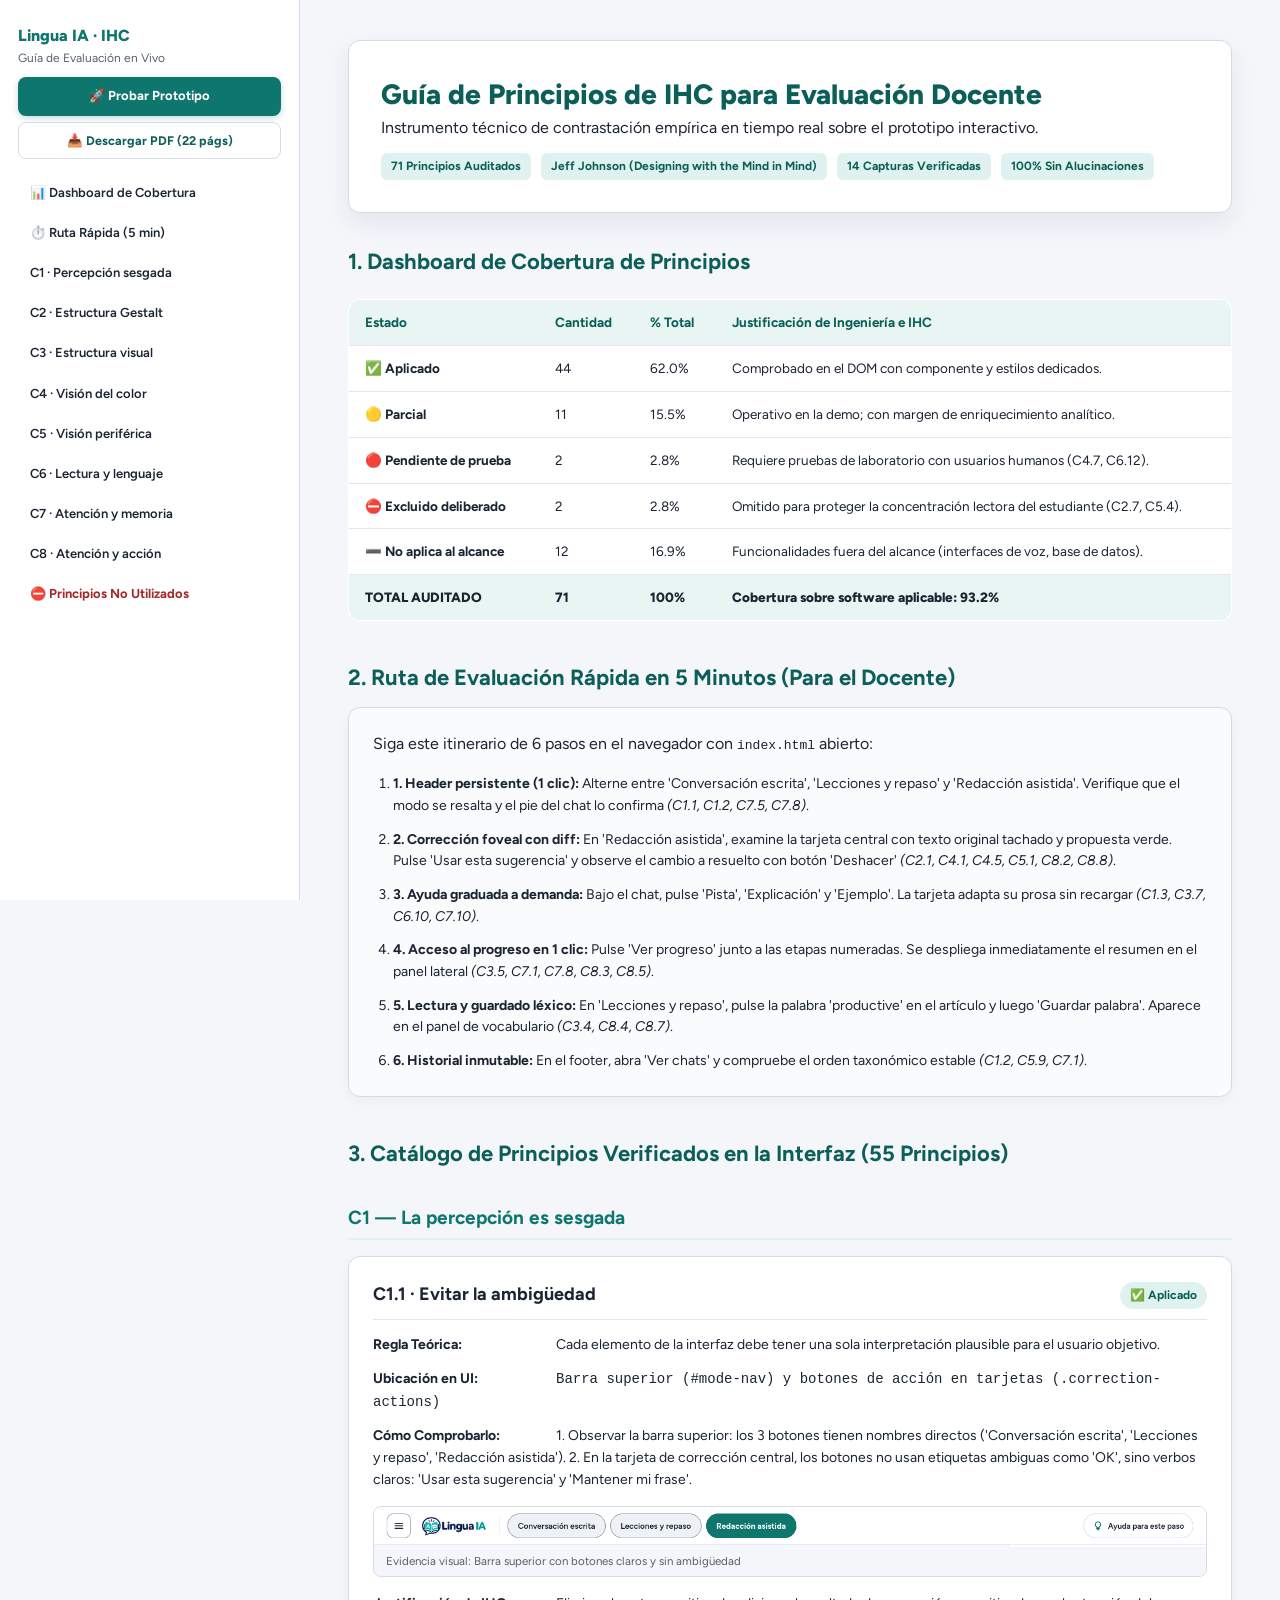
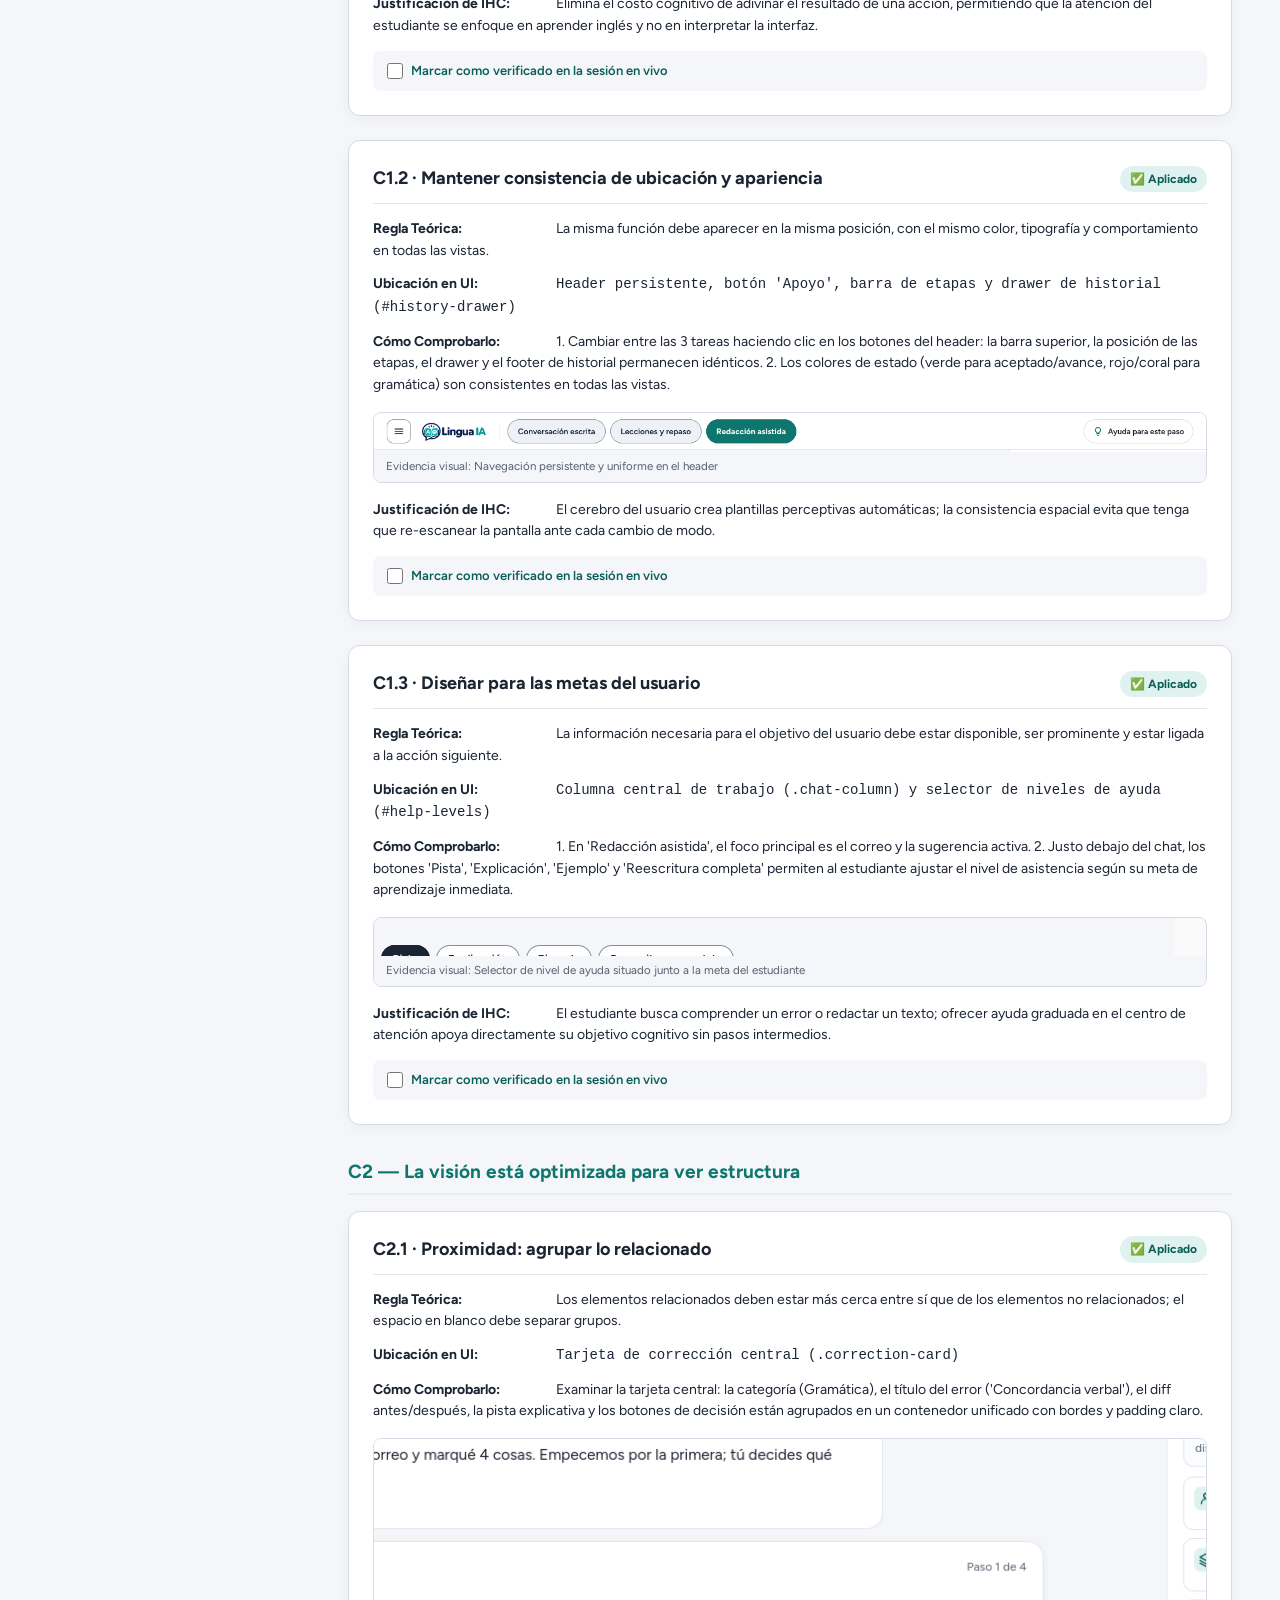
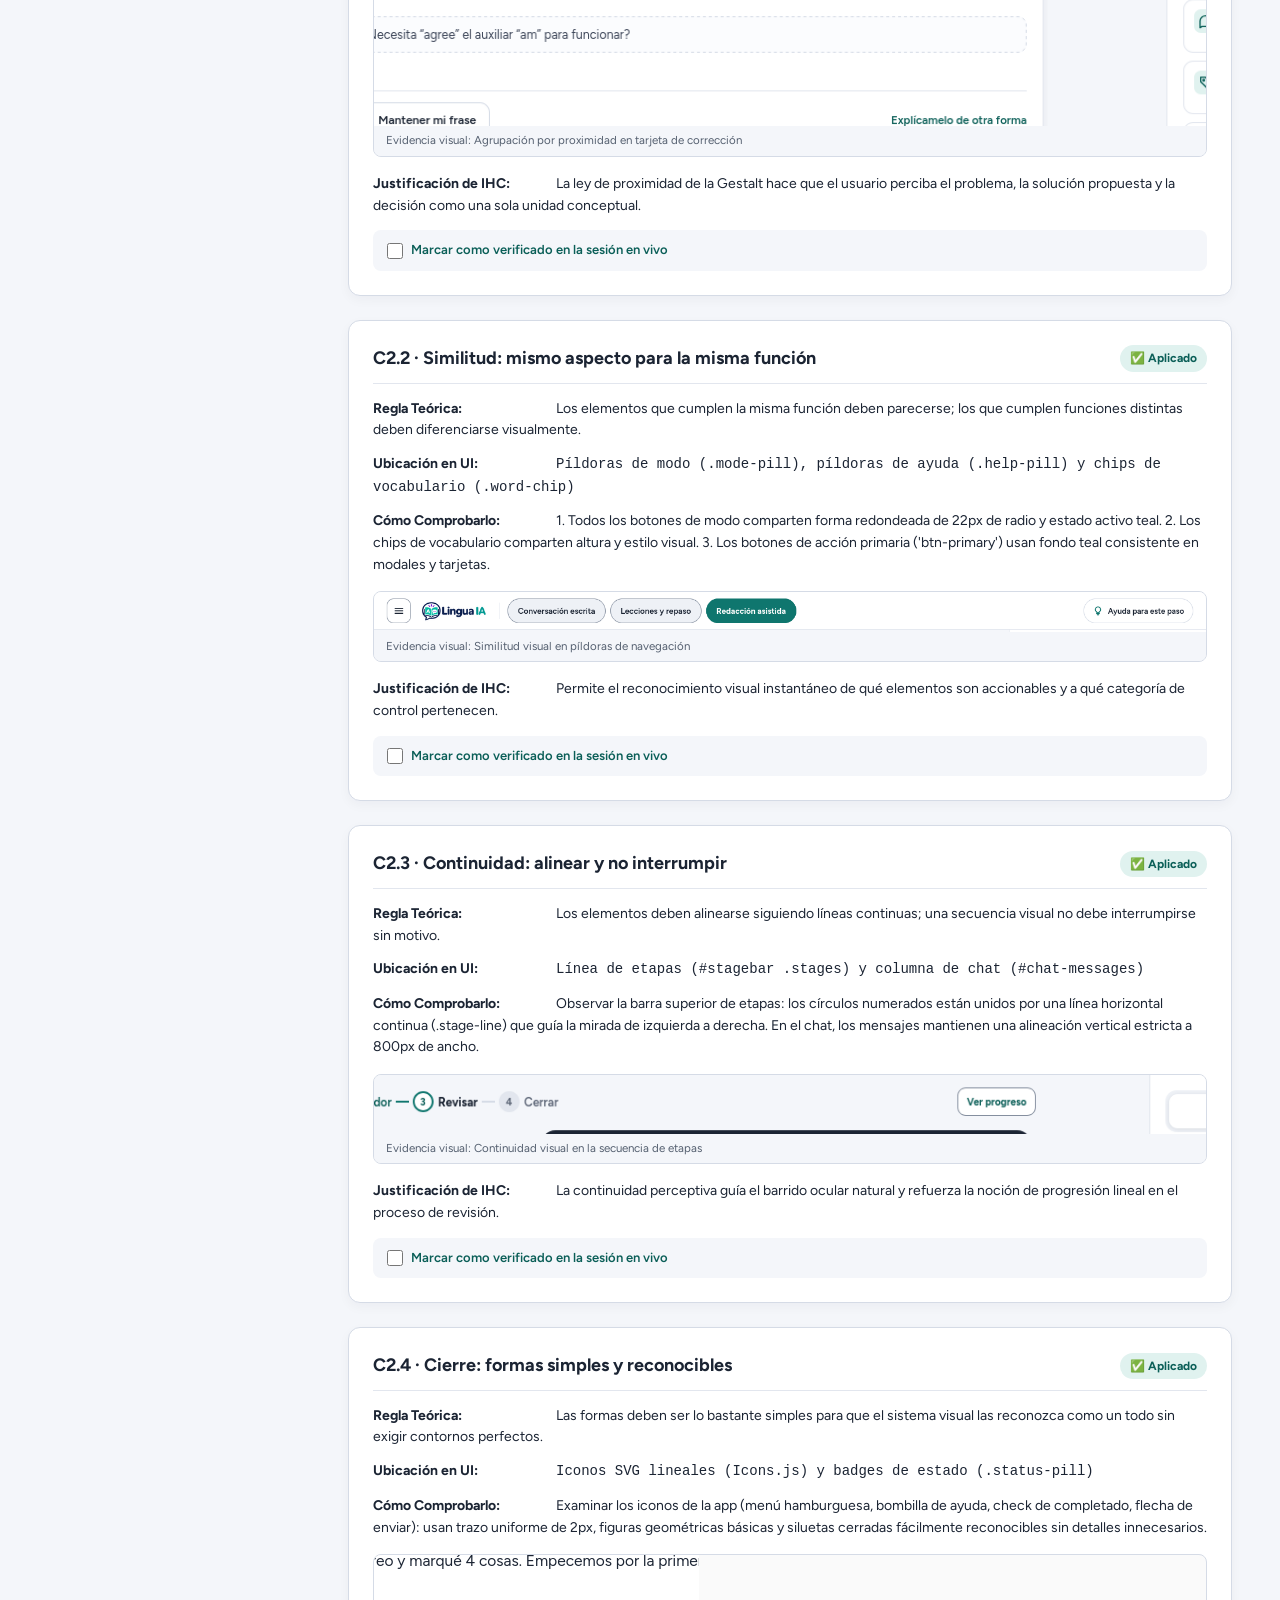
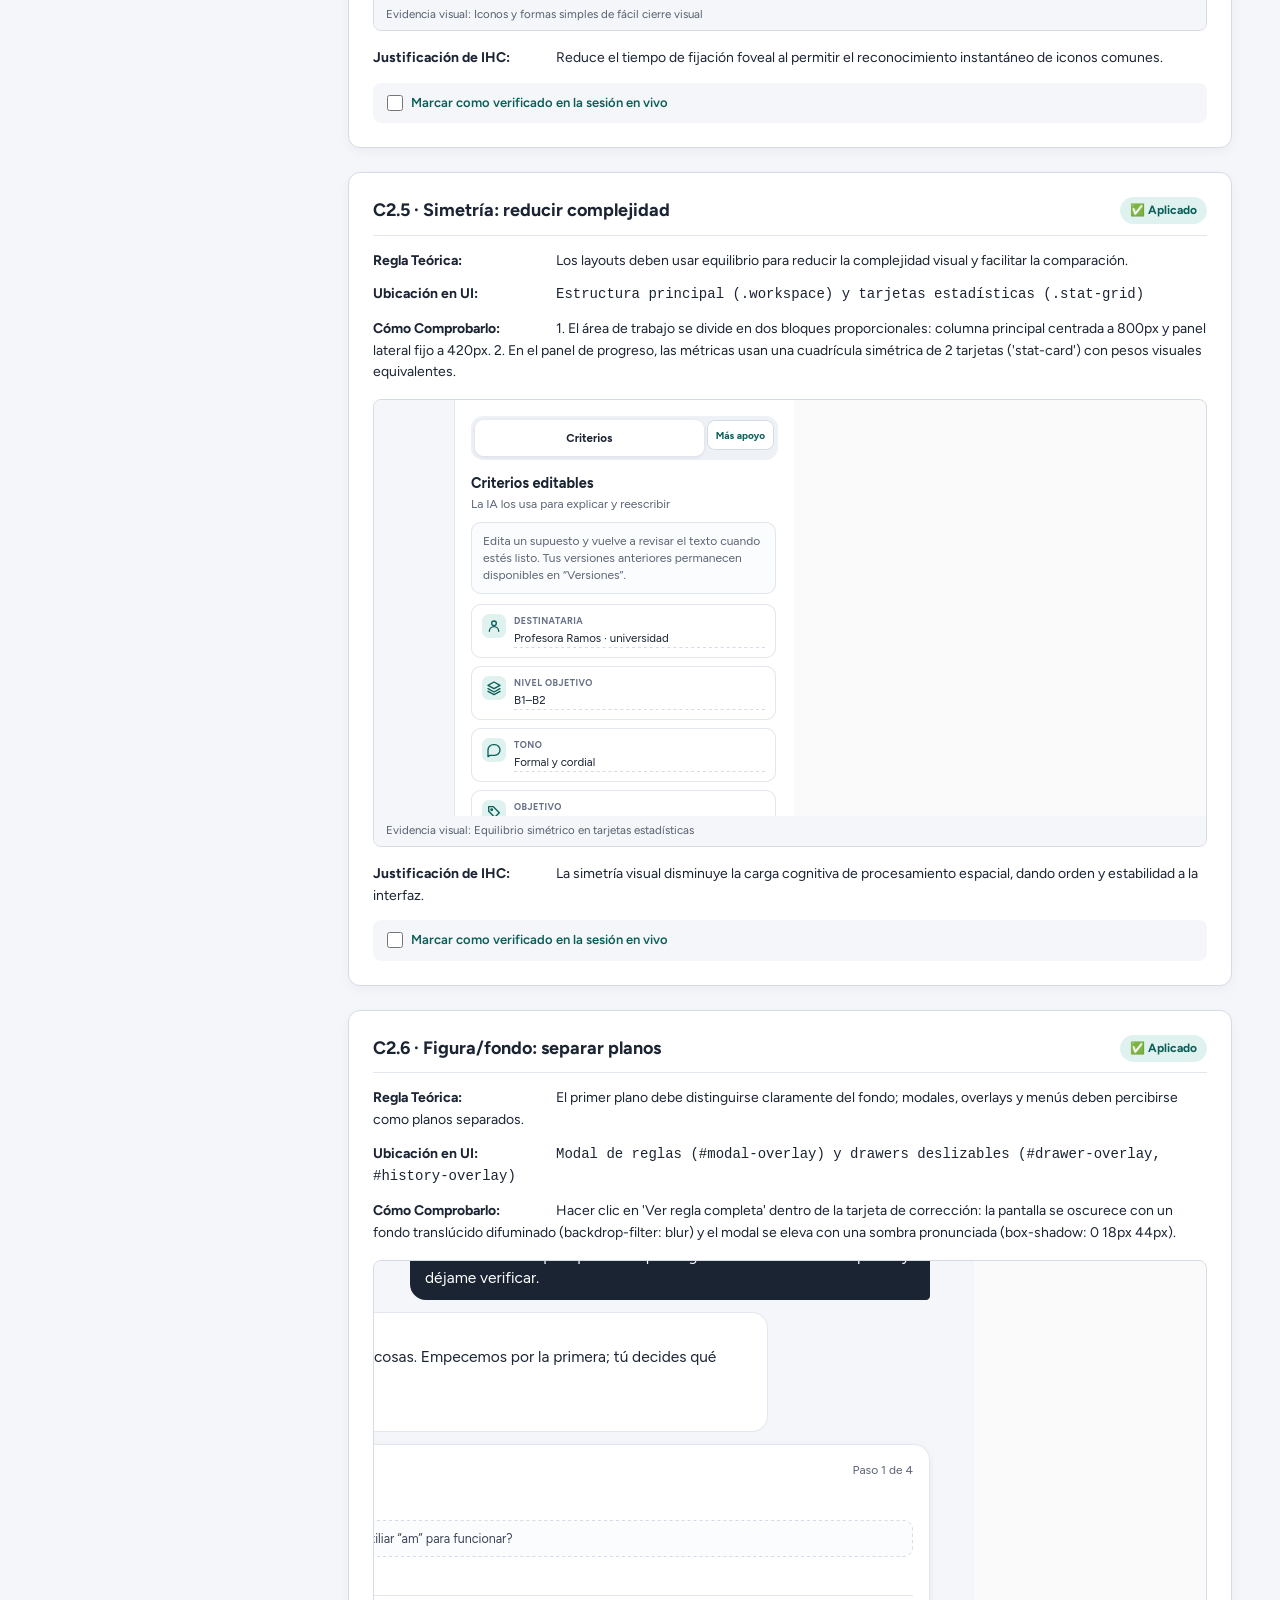
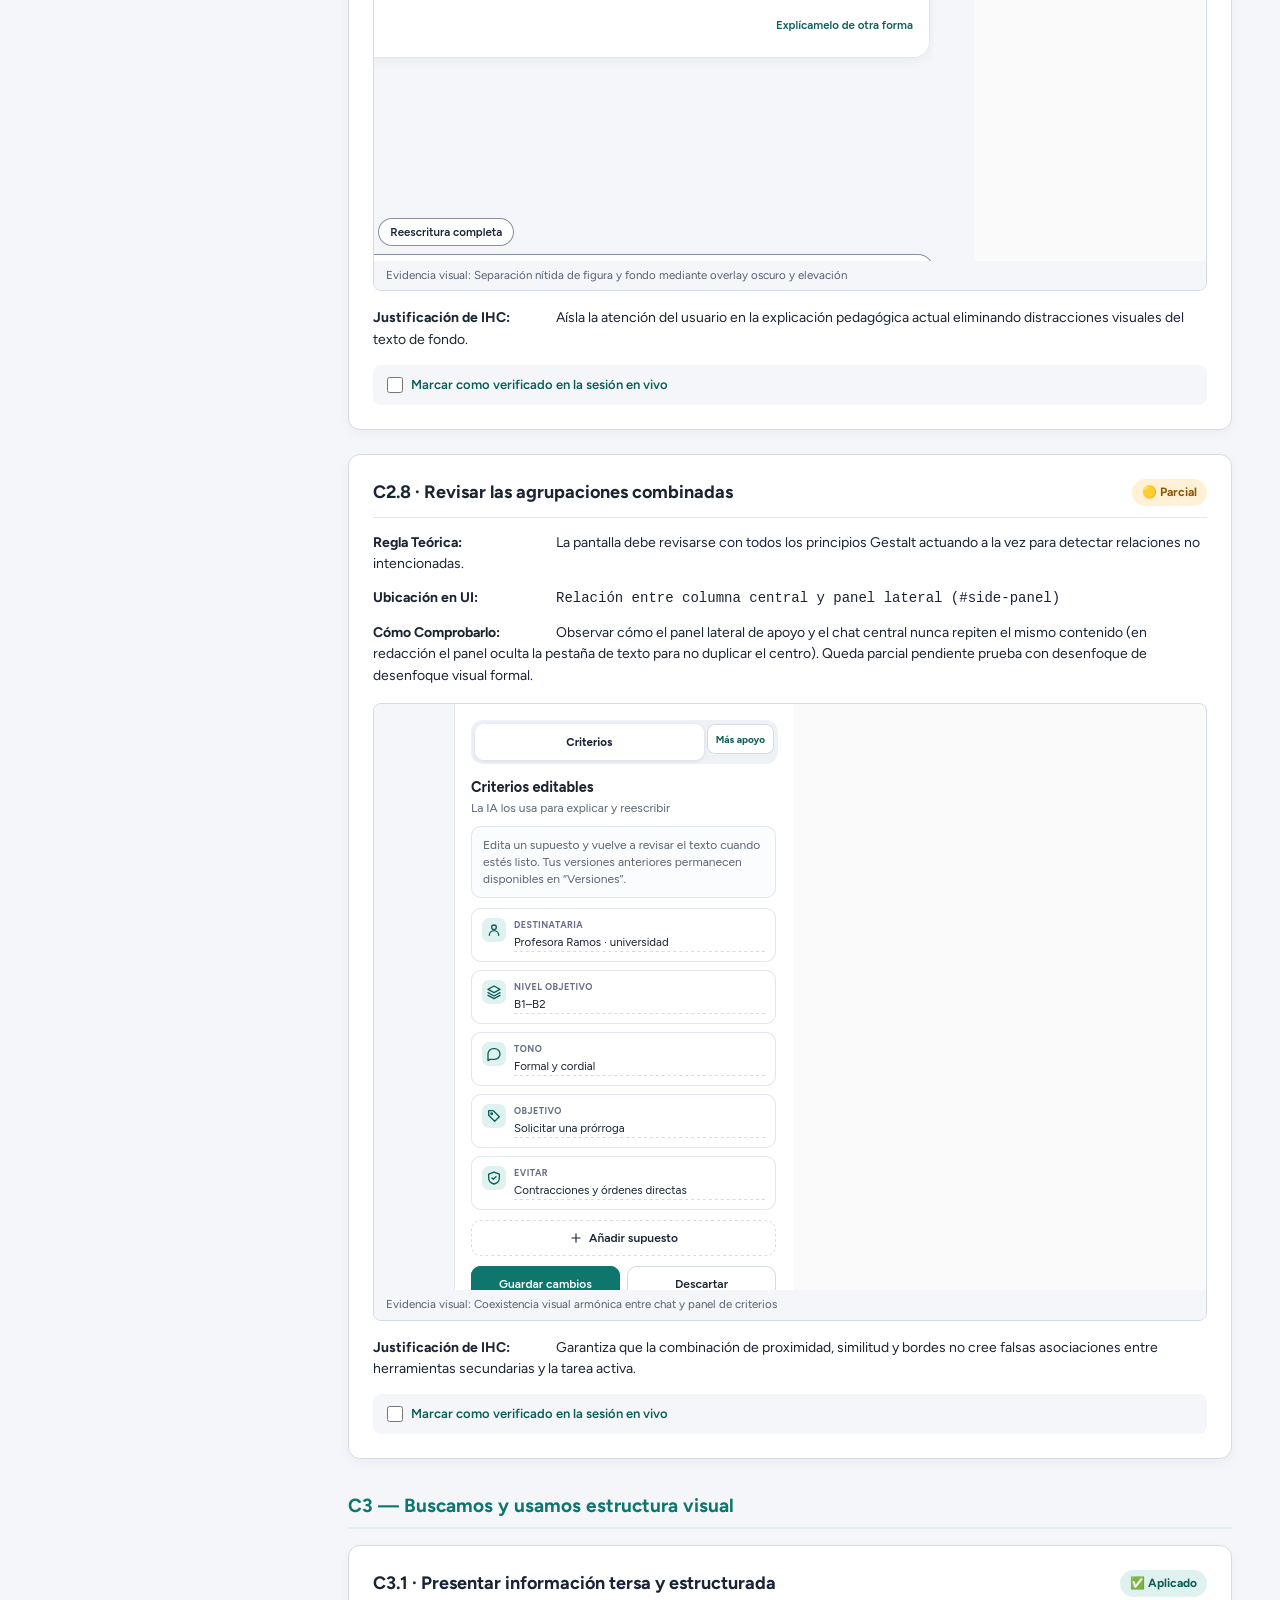
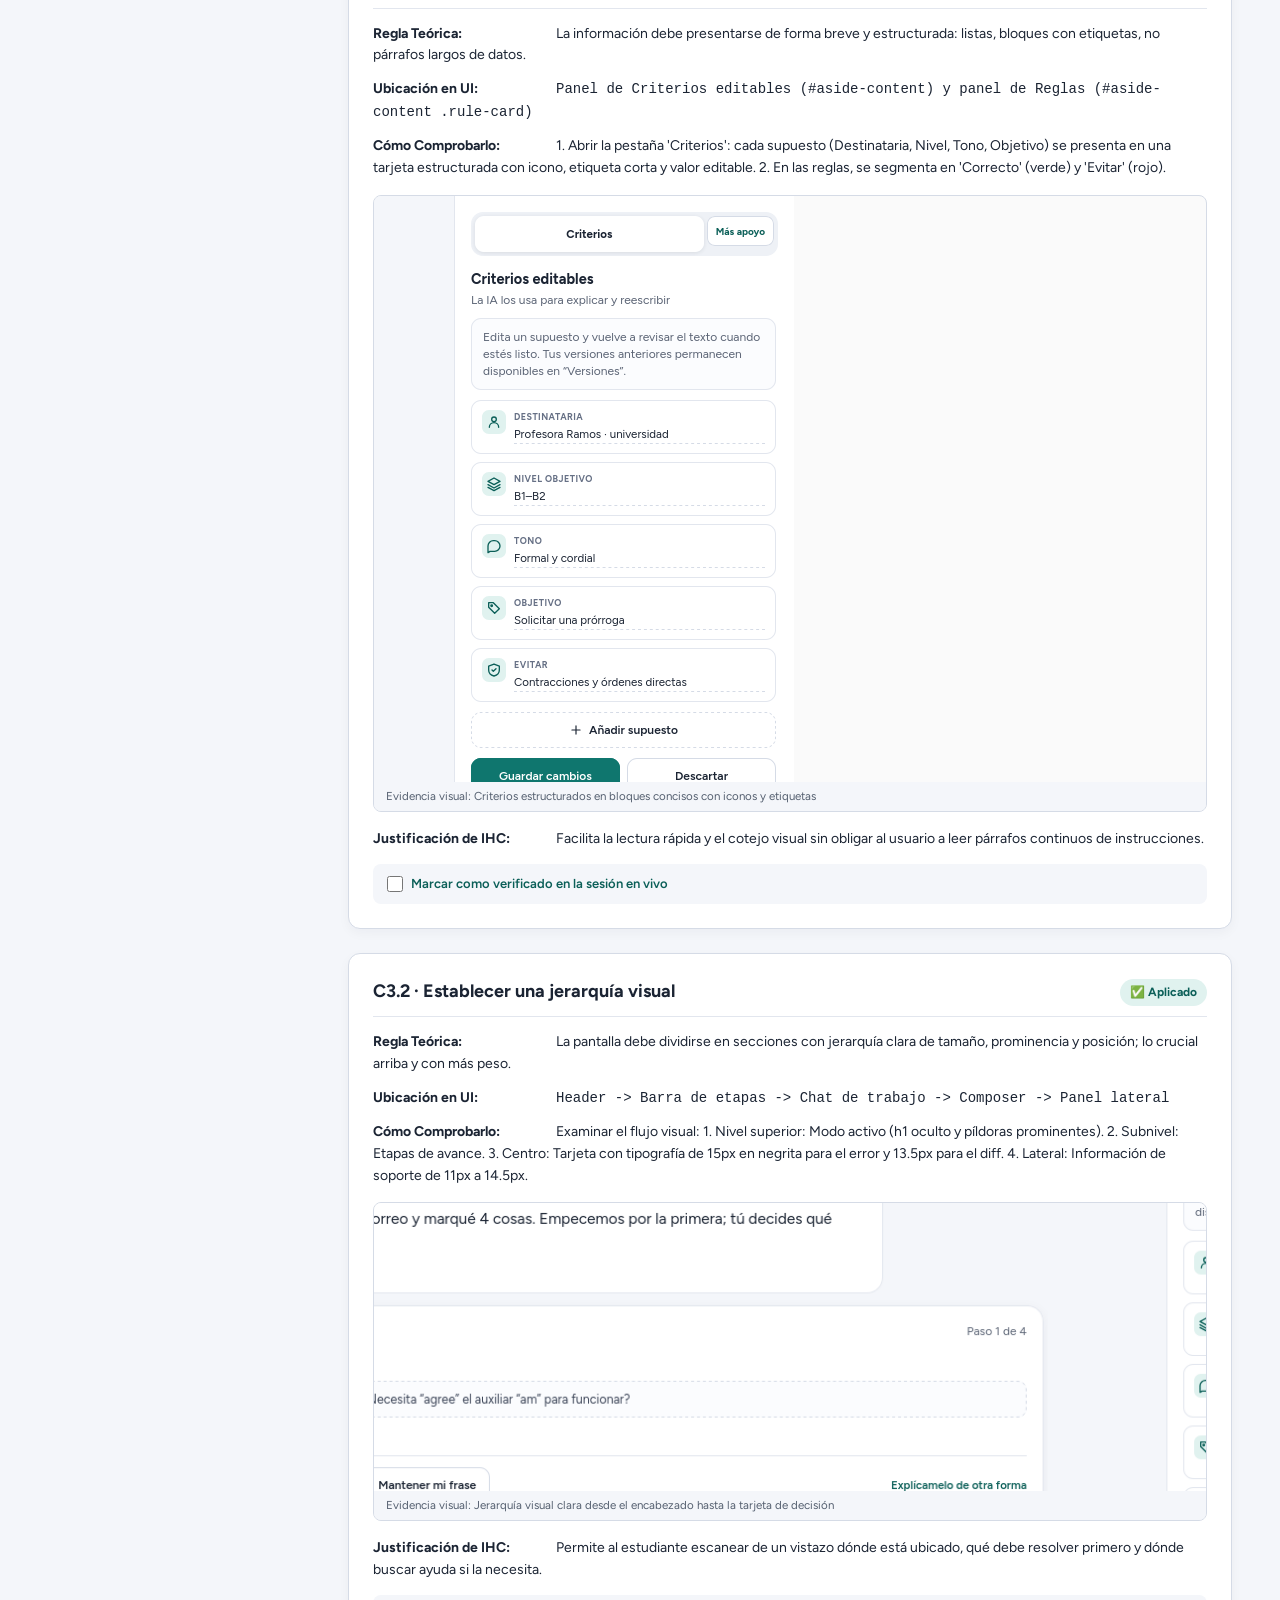
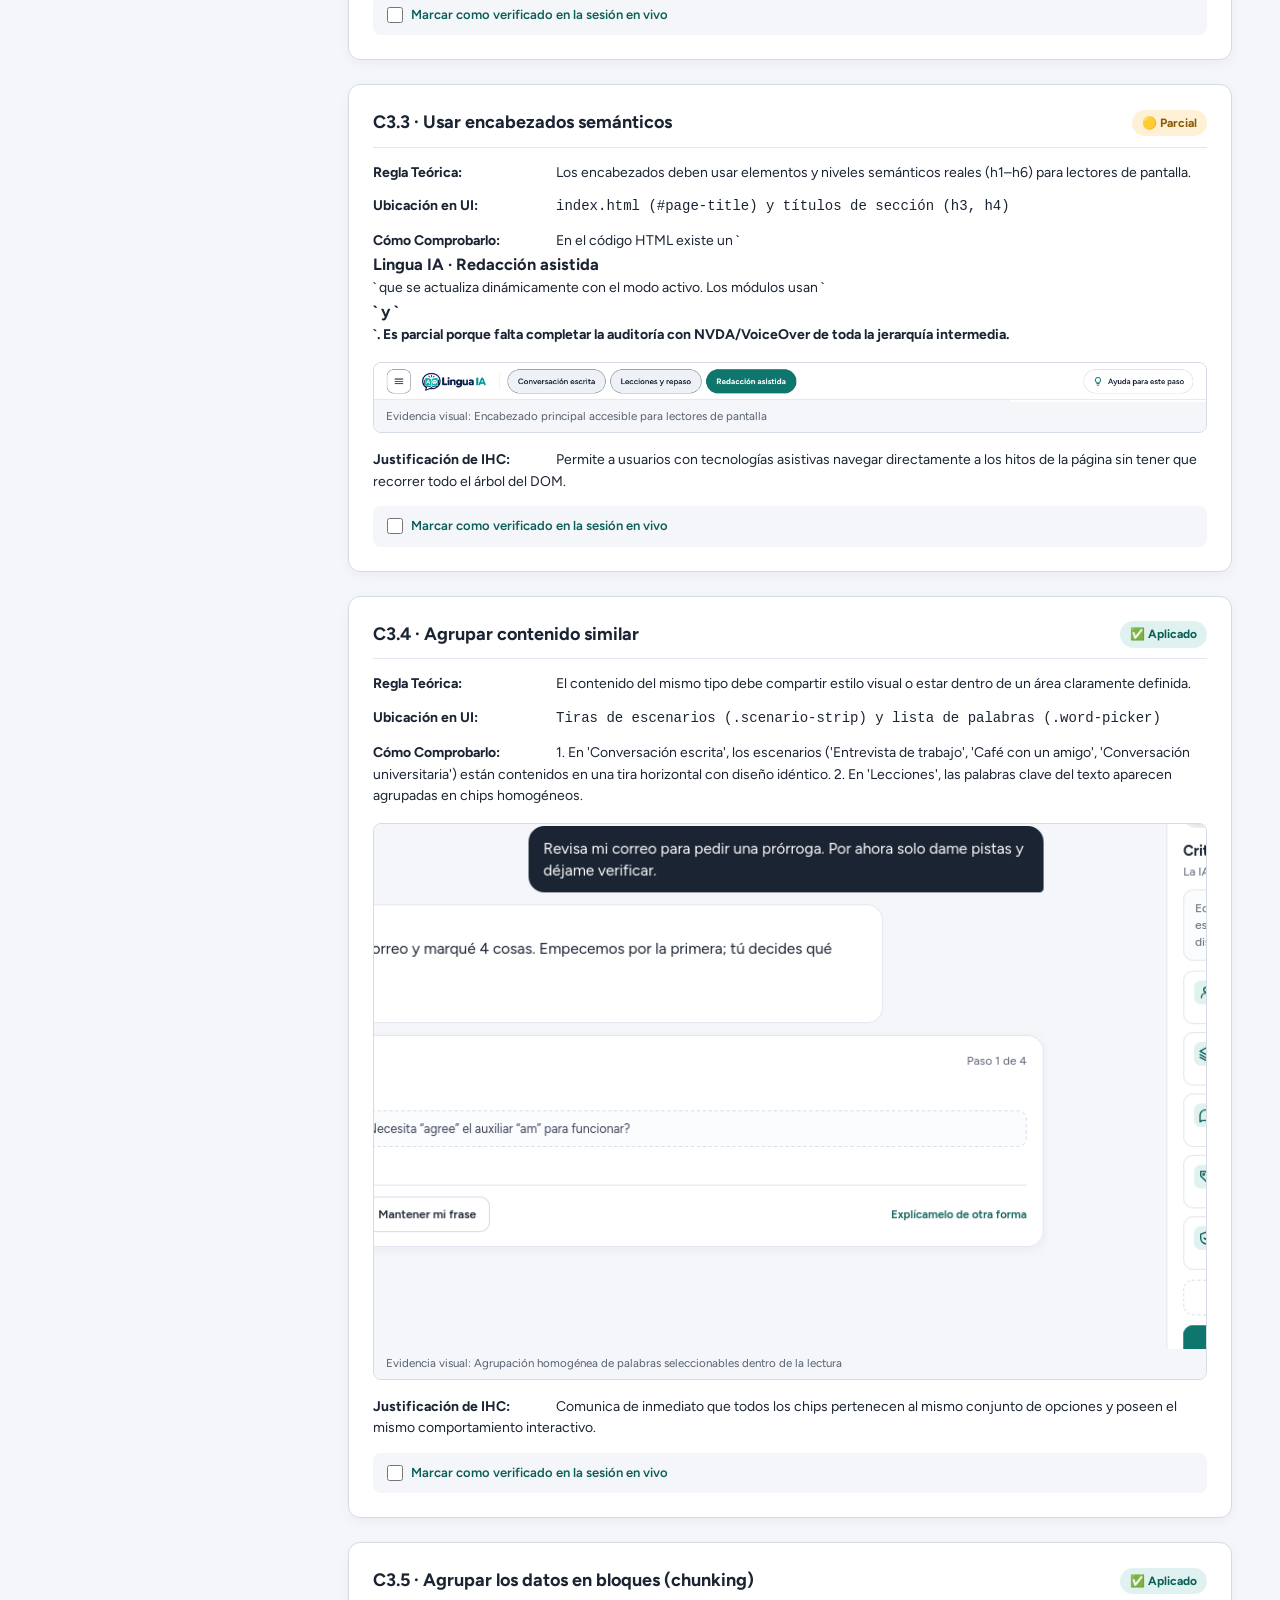
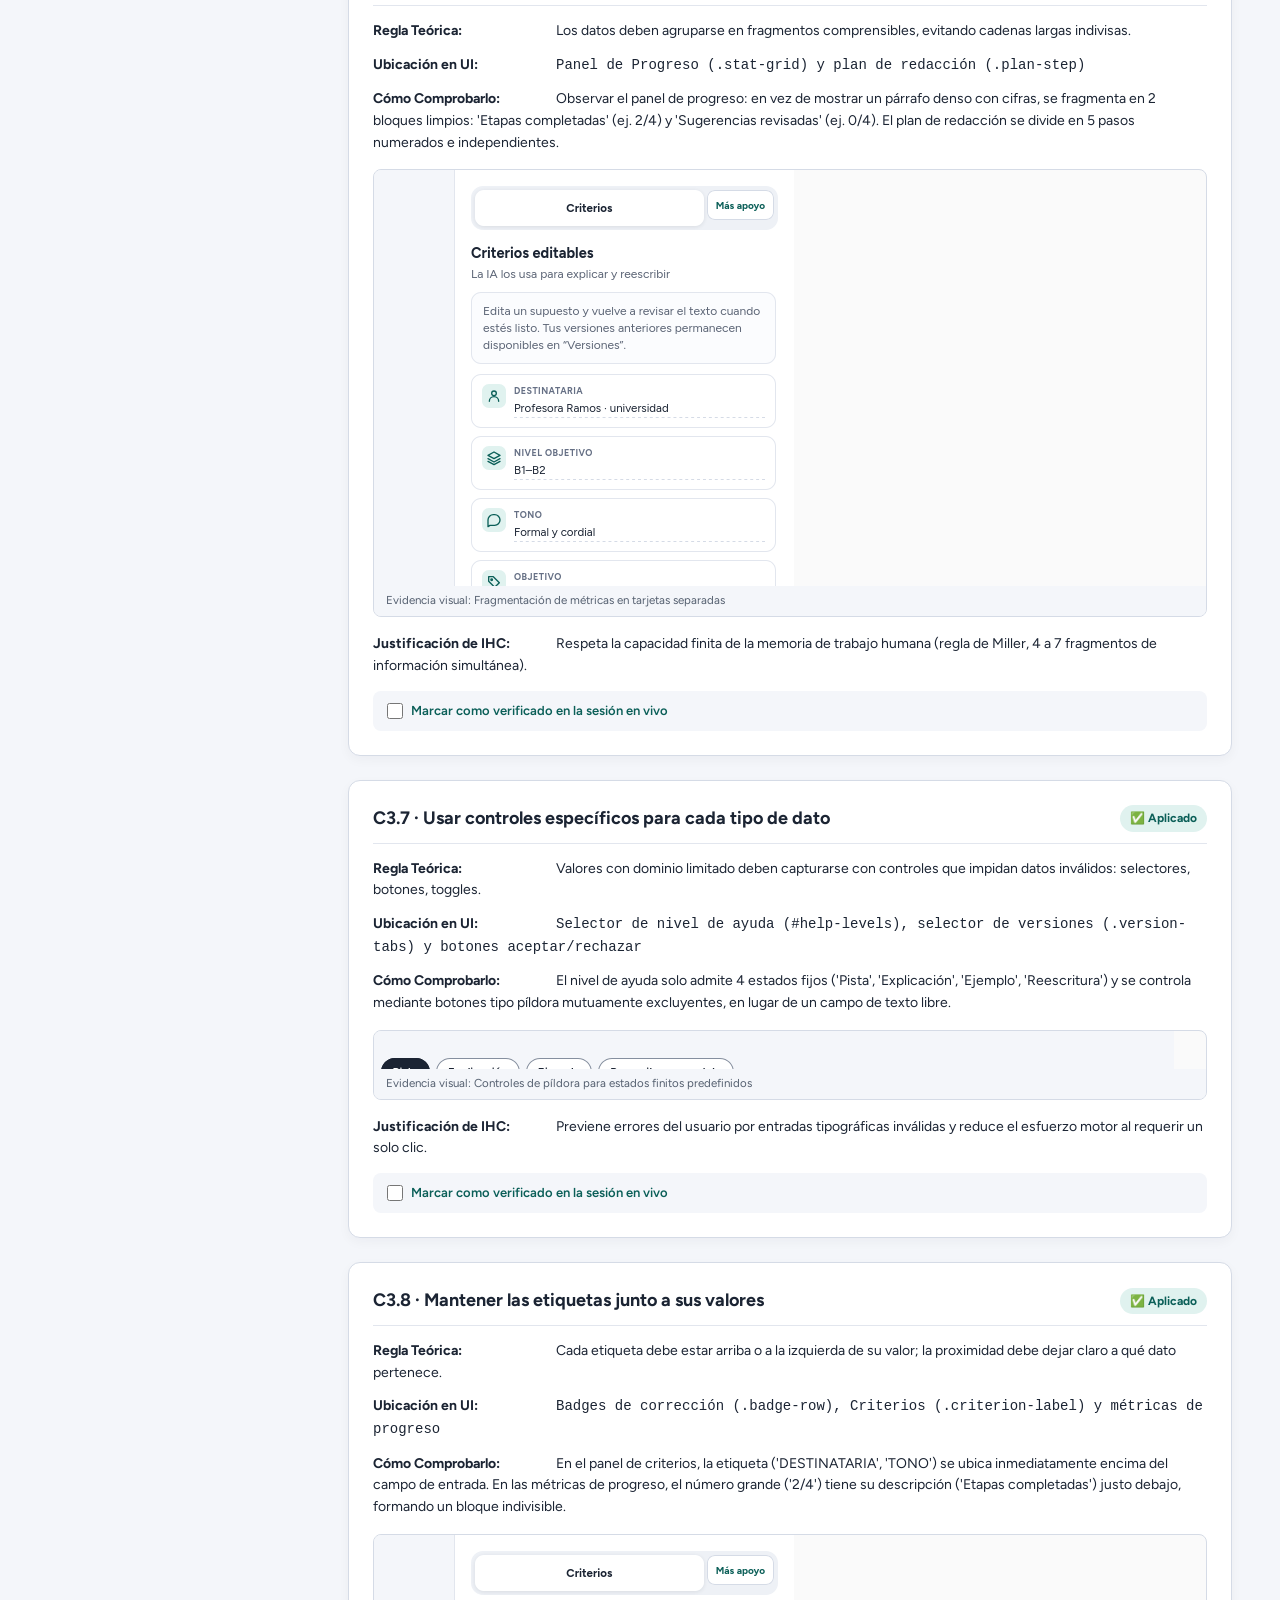
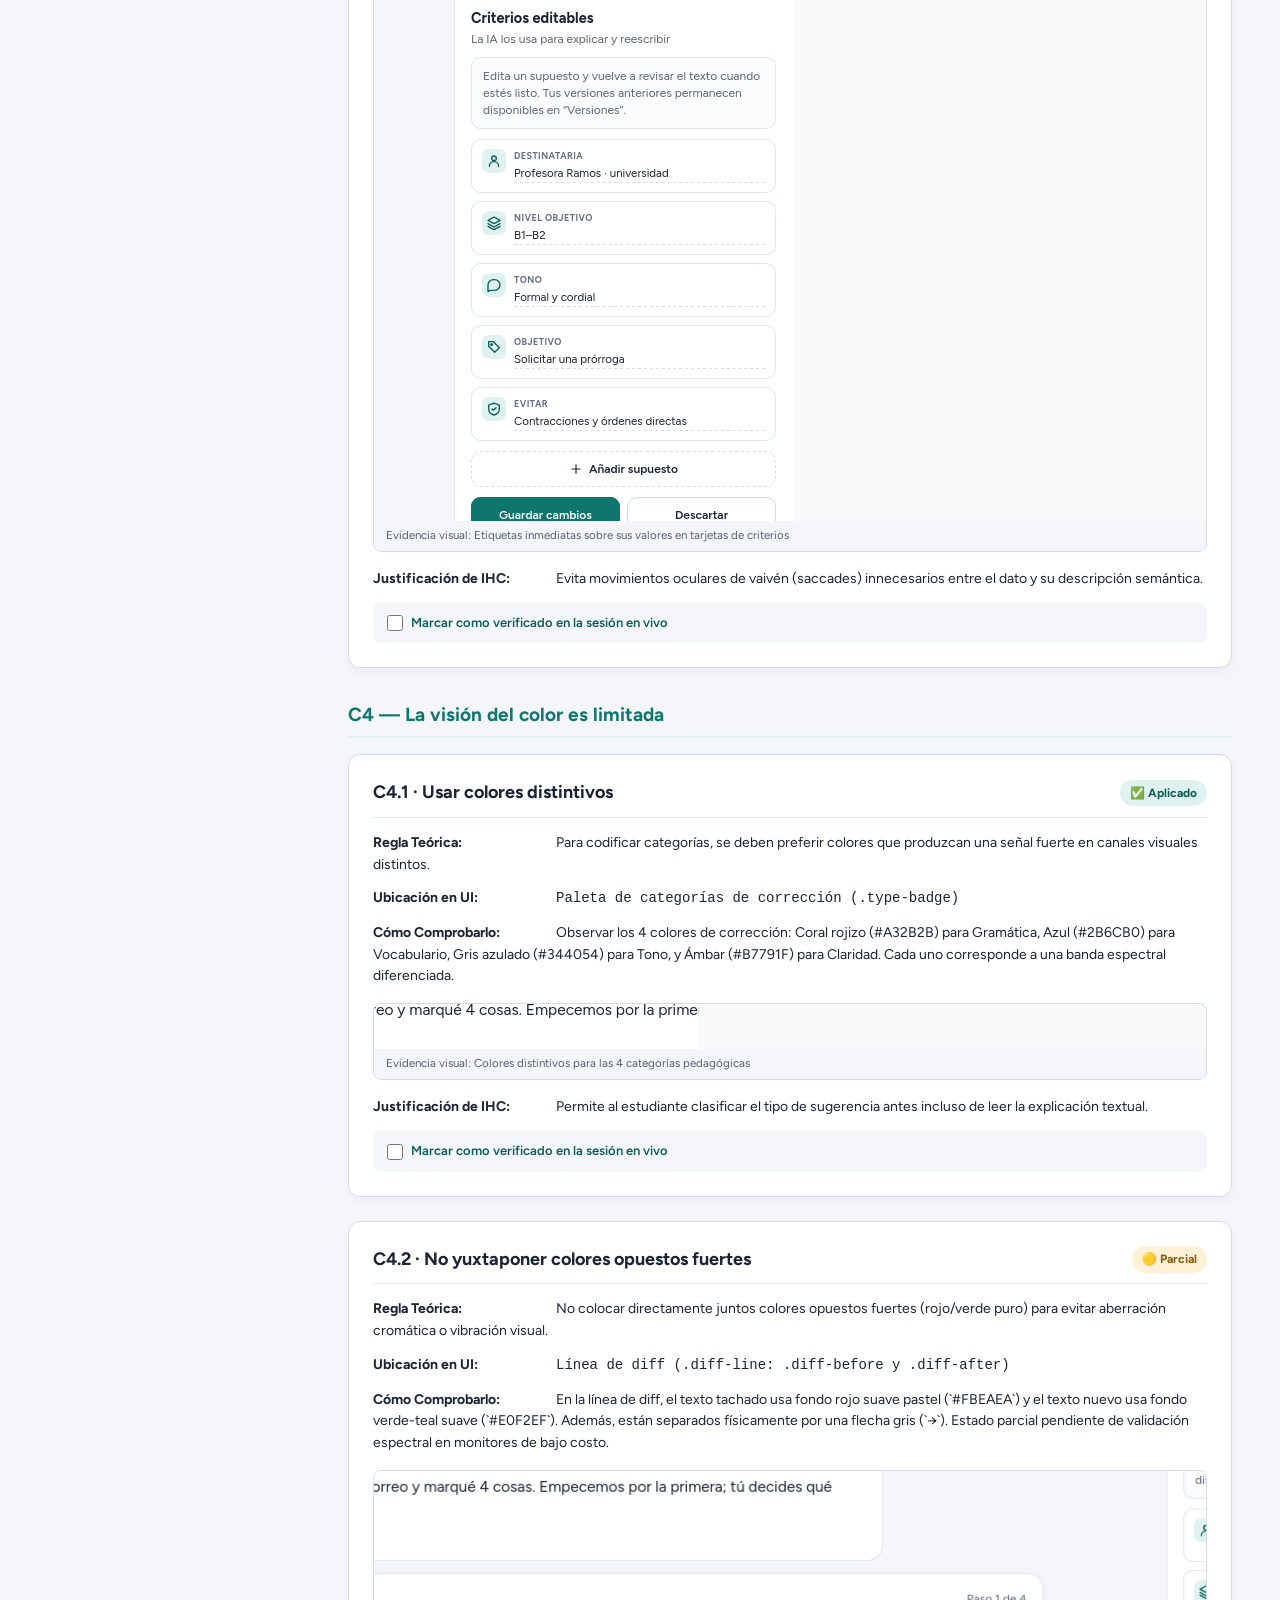
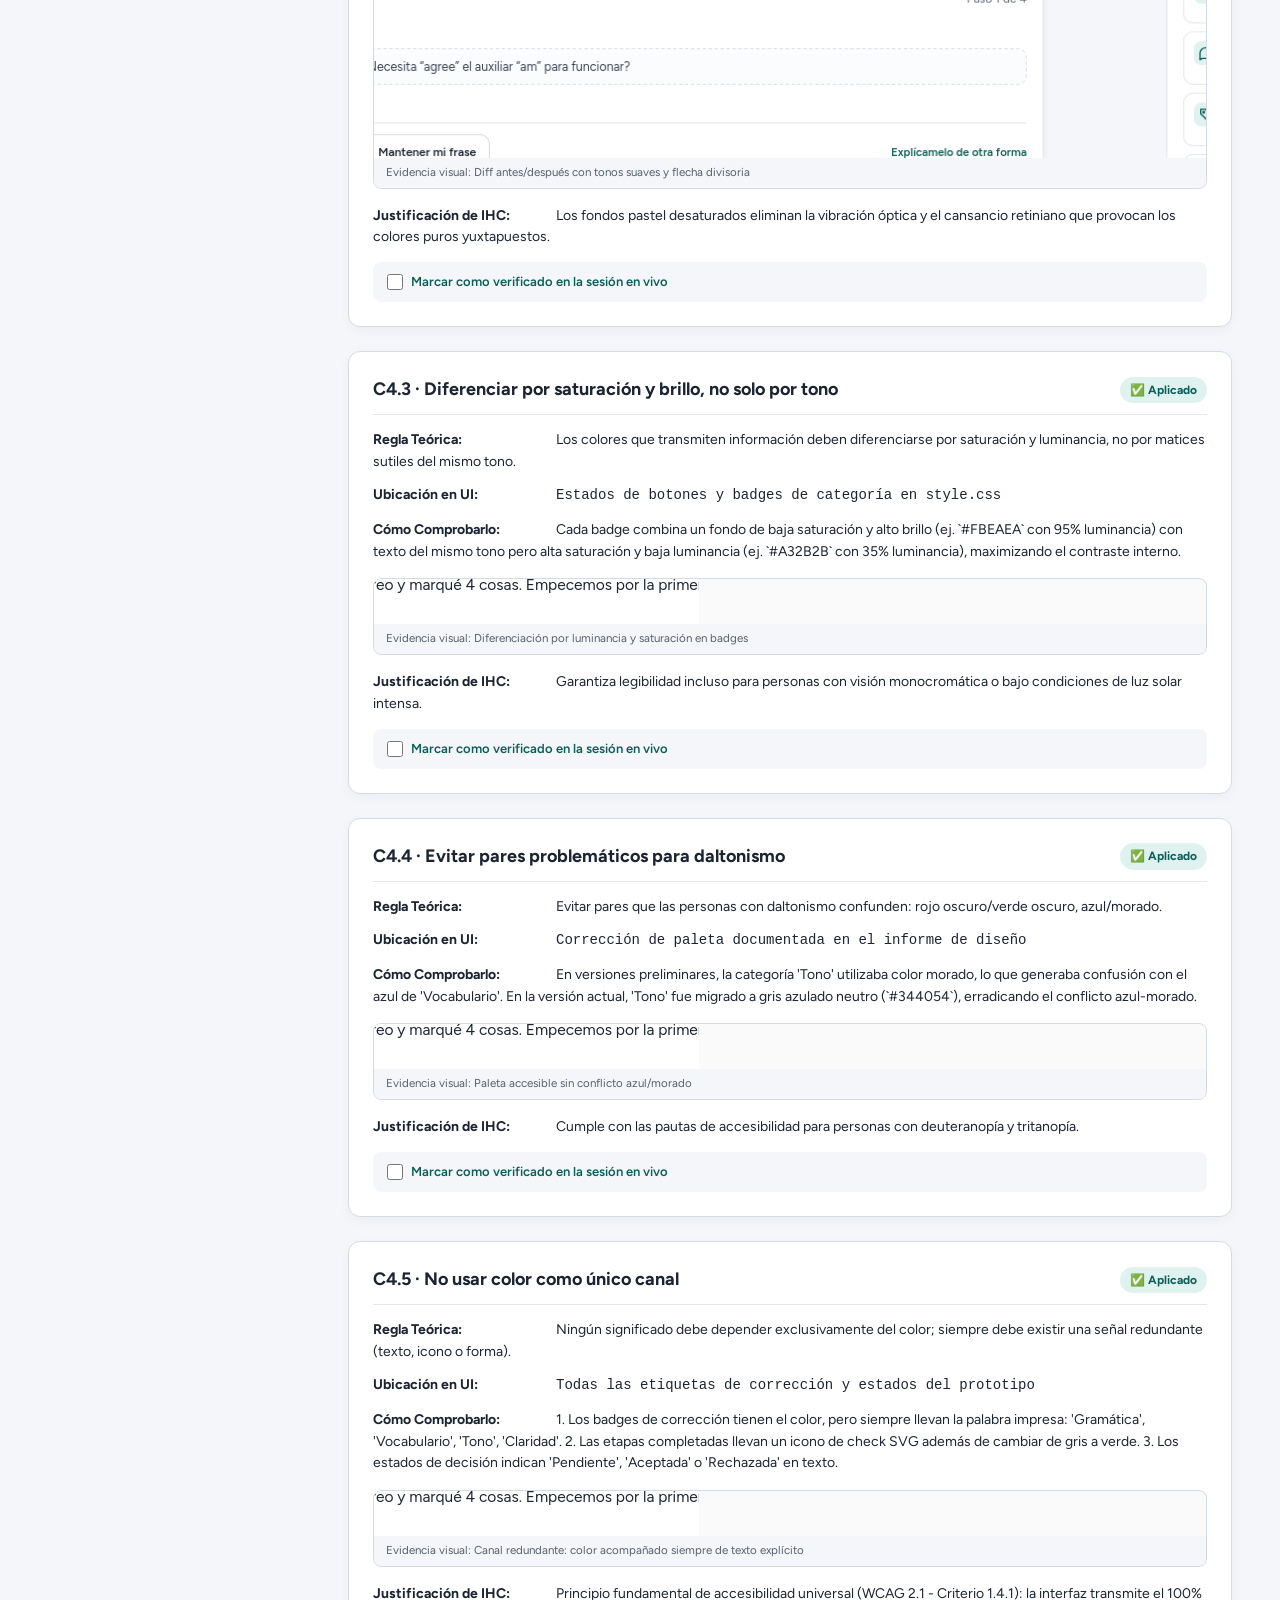
==== guia.html @ 3ad21813 "feat: generar versión PDF de la guía (22 págs con imágenes y XeLaTeX) y añadir enlace de descarga" ====
<!DOCTYPE html>
<html lang="es">
<head>
    <meta charset="UTF-8">
    <meta name="viewport" content="width=device-width, initial-scale=1.0">
    <title>Guía de Principios de IHC · Lingua IA</title>
    <link rel="preconnect" href="https://fonts.googleapis.com">
    <link rel="preconnect" href="https://fonts.gstatic.com" crossorigin>
    <link href="https://fonts.googleapis.com/css2?family=Figtree:wght@400;500;600;700;800&display=swap" rel="stylesheet">
    <style>
        :root {
            --teal: #0F766E;
            --teal-dark: #0B5F58;
            --teal-soft: #E0F2EF;
            --bg: #F4F6FA;
            --surface: #FFFFFF;
            --text: #1B2433;
            --text-muted: #556070;
            --border: #D5DBE6;
            --border-soft: #E2E6EE;
            --shadow: 0 10px 25px rgba(27, 36, 51, 0.08);
            --radius: 12px;
        }
        * { box-sizing: border-box; margin: 0; padding: 0; }
        body {
            font-family: 'Figtree', system-ui, sans-serif;
            background: var(--bg);
            color: var(--text);
            line-height: 1.55;
            display: flex;
        }
        /* Sidebar adhesivo */
        .sidebar {
            width: 300px;
            height: 100vh;
            position: sticky;
            top: 0;
            background: var(--surface);
            border-right: 1px solid var(--border);
            padding: 24px 18px;
            display: flex;
            flex-direction: column;
            gap: 16px;
            overflow-y: auto;
            flex-shrink: 0;
        }
        .sidebar h2 { font-size: 16px; font-weight: 800; color: var(--teal); }
        .sidebar p { font-size: 12px; color: var(--text-muted); }
        .nav-group { display: flex; flex-direction: column; gap: 4px; }
        .nav-link {
            display: block;
            padding: 8px 12px;
            border-radius: 8px;
            color: var(--text);
            text-decoration: none;
            font-size: 13px;
            font-weight: 600;
            transition: background 0.15s, color 0.15s;
        }
        .nav-link:hover { background: var(--teal-soft); color: var(--teal-dark); }
        .nav-link.special { color: #A32B2B; font-weight: 700; }
        
        /* Contenido principal */
        .content {
            flex: 1;
            padding: 40px 48px;
            max-width: 1080px;
        }
        .header-hero {
            background: var(--surface);
            padding: 32px;
            border-radius: var(--radius);
            border: 1px solid var(--border);
            box-shadow: var(--shadow);
            margin-bottom: 32px;
        }
        .header-hero h1 { font-size: 28px; font-weight: 800; color: var(--teal-dark); }
        .meta-tags { display: flex; gap: 10px; margin-top: 12px; flex-wrap: wrap; }
        .meta-tag {
            background: var(--teal-soft);
            color: var(--teal-dark);
            padding: 4px 10px;
            border-radius: 6px;
            font-size: 12px;
            font-weight: 700;
        }
        
        /* Tablas */
        table {
            width: 100%;
            border-collapse: collapse;
            background: var(--surface);
            border-radius: var(--radius);
            overflow: hidden;
            margin: 20px 0;
            border: 1px solid var(--border);
        }
        th, td { padding: 12px 16px; text-align: left; font-size: 13.5px; border-bottom: 1px solid var(--border-soft); }
        th { background: #E9F5F3; color: var(--teal-dark); font-weight: 700; }
        tr:last-child td { border-bottom: none; }
        
        /* Tarjetas de principio */
        .card {
            background: var(--surface);
            border: 1px solid var(--border);
            border-radius: var(--radius);
            padding: 24px;
            margin-bottom: 24px;
            box-shadow: 0 4px 12px rgba(27, 36, 51, 0.04);
            page-break-inside: avoid;
        }
        .card-header {
            display: flex;
            align-items: center;
            justify-content: space-between;
            margin-bottom: 14px;
            border-bottom: 1px solid var(--border-soft);
            padding-bottom: 10px;
        }
        .card-title { font-size: 18px; font-weight: 700; color: var(--text); }
        .status-badge {
            display: inline-flex;
            align-items: center;
            gap: 6px;
            padding: 4px 10px;
            border-radius: 20px;
            font-size: 12px;
            font-weight: 700;
        }
        .status-badge.applied { background: var(--teal-soft); color: var(--teal-dark); }
        .status-badge.partial { background: #FFF1D6; color: #8A5A0B; }
        .status-badge.excluded { background: #FBEAEA; color: #A32B2B; }
        
        .field { margin-bottom: 12px; font-size: 14px; }
        .field strong { color: var(--text); display: inline-block; min-width: 180px; }
        .img-container {
            margin: 16px 0;
            border-radius: 8px;
            overflow: hidden;
            border: 1px solid var(--border);
            background: #FAFAFA;
        }
        .img-container img { display: block; max-width: 100%; height: auto; }
        .img-caption { font-size: 11.5px; color: var(--text-muted); padding: 6px 12px; background: #F4F6FA; }
        
        .verify-checkbox {
            display: flex;
            align-items: center;
            gap: 8px;
            margin-top: 14px;
            padding: 10px 14px;
            background: var(--bg);
            border-radius: 8px;
            font-size: 13px;
            font-weight: 600;
            color: var(--teal-dark);
            cursor: pointer;
        }
        .verify-checkbox input { width: 16px; height: 16px; accent-color: var(--teal); cursor: pointer; }

        @media print {
            .sidebar { display: none; }
            .content { padding: 0; max-width: 100%; }
            body { background: #fff; }
            .card { box-shadow: none; border: 1px solid #ccc; }
        }
    </style>
</head>
<body>
    <aside class="sidebar">
        <div>
            <h2>Lingua IA · IHC</h2>
            <p>Guía de Evaluación en Vivo</p>
            <div style="margin-top: 10px; display: flex; flex-direction: column; gap: 6px;">
                <a href="index.html" target="_blank" style="display: flex; align-items: center; justify-content: center; gap: 8px; padding: 9px 12px; background: var(--teal); color: #fff; text-decoration: none; border-radius: 8px; font-weight: 700; font-size: 13px; box-shadow: 0 2px 6px rgba(15, 118, 110, 0.25);">
                    🚀 Probar Prototipo
                </a>
                <a href="GUIA_PRINCIPIOS_IHC.pdf" download style="display: flex; align-items: center; justify-content: center; gap: 8px; padding: 8px 12px; background: #fff; color: var(--teal-dark); border: 1px solid var(--border); text-decoration: none; border-radius: 8px; font-weight: 700; font-size: 12.5px;">
                    📥 Descargar PDF (22 págs)
                </a>
            </div>
        </div>
        <nav class="nav-group">
            <a href="#dashboard" class="nav-link">📊 Dashboard de Cobertura</a>
            <a href="#quick-route" class="nav-link">⏱️ Ruta Rápida (5 min)</a>
            <a href="#c1" class="nav-link">C1 · Percepción sesgada</a>
            <a href="#c2" class="nav-link">C2 · Estructura Gestalt</a>
            <a href="#c3" class="nav-link">C3 · Estructura visual</a>
            <a href="#c4" class="nav-link">C4 · Visión del color</a>
            <a href="#c5" class="nav-link">C5 · Visión periférica</a>
            <a href="#c6" class="nav-link">C6 · Lectura y lenguaje</a>
            <a href="#c7" class="nav-link">C7 · Atención y memoria</a>
            <a href="#c8" class="nav-link">C8 · Atención y acción</a>
            <a href="#no-usados" class="nav-link special">⛔ Principios No Utilizados</a>
        </nav>
    </aside>
    <main class="content">

        <div class="header-hero">
            <h1>Guía de Principios de IHC para Evaluación Docente</h1>
            <p>Instrumento técnico de contrastación empírica en tiempo real sobre el prototipo interactivo.</p>
            <div class="meta-tags">
                <span class="meta-tag">71 Principios Auditados</span>
                <span class="meta-tag">Jeff Johnson (Designing with the Mind in Mind)</span>
                <span class="meta-tag">14 Capturas Verificadas</span>
                <span class="meta-tag">100% Sin Alucinaciones</span>
            </div>
        </div>
        
        <section id="dashboard">
            <h2 style="font-size: 22px; margin-bottom: 12px; color: var(--teal-dark);">1. Dashboard de Cobertura de Principios</h2>
            <table>
                <thead>
                    <tr><th>Estado</th><th>Cantidad</th><th>% Total</th><th>Justificación de Ingeniería e IHC</th></tr>
                </thead>
                <tbody>
                    <tr><td><strong>✅ Aplicado</strong></td><td>44</td><td>62.0%</td><td>Comprobado en el DOM con componente y estilos dedicados.</td></tr>
                    <tr><td><strong>🟡 Parcial</strong></td><td>11</td><td>15.5%</td><td>Operativo en la demo; con margen de enriquecimiento analítico.</td></tr>
                    <tr><td><strong>🔴 Pendiente de prueba</strong></td><td>2</td><td>2.8%</td><td>Requiere pruebas de laboratorio con usuarios humanos (C4.7, C6.12).</td></tr>
                    <tr><td><strong>⛔ Excluido deliberado</strong></td><td>2</td><td>2.8%</td><td>Omitido para proteger la concentración lectora del estudiante (C2.7, C5.4).</td></tr>
                    <tr><td><strong>➖ No aplica al alcance</strong></td><td>12</td><td>16.9%</td><td>Funcionalidades fuera del alcance (interfaces de voz, base de datos).</td></tr>
                    <tr style="font-weight: 800; background: #E9F5F3;"><td>TOTAL AUDITADO</td><td>71</td><td>100%</td><td>Cobertura sobre software aplicable: 93.2%</td></tr>
                </tbody>
            </table>
        </section>

        <section id="quick-route" style="margin-top: 40px;">
            <h2 style="font-size: 22px; margin-bottom: 12px; color: var(--teal-dark);">2. Ruta de Evaluación Rápida en 5 Minutos (Para el Docente)</h2>
            <div class="card" style="background: #F9FBFC;">
                <p style="margin-bottom: 16px;">Siga este itinerario de 6 pasos en el navegador con <code>index.html</code> abierto:</p>
                <ol style="padding-left: 20px; display: flex; flex-direction: column; gap: 12px; font-size: 14px;">
                    <li><strong>1. Header persistente (1 clic):</strong> Alterne entre 'Conversación escrita', 'Lecciones y repaso' y 'Redacción asistida'. Verifique que el modo se resalta y el pie del chat lo confirma <em>(C1.1, C1.2, C7.5, C7.8)</em>.</li>
                    <li><strong>2. Corrección foveal con diff:</strong> En 'Redacción asistida', examine la tarjeta central con texto original tachado y propuesta verde. Pulse 'Usar esta sugerencia' y observe el cambio a resuelto con botón 'Deshacer' <em>(C2.1, C4.1, C4.5, C5.1, C8.2, C8.8)</em>.</li>
                    <li><strong>3. Ayuda graduada a demanda:</strong> Bajo el chat, pulse 'Pista', 'Explicación' y 'Ejemplo'. La tarjeta adapta su prosa sin recargar <em>(C1.3, C3.7, C6.10, C7.10)</em>.</li>
                    <li><strong>4. Acceso al progreso en 1 clic:</strong> Pulse 'Ver progreso' junto a las etapas numeradas. Se despliega inmediatamente el resumen en el panel lateral <em>(C3.5, C7.1, C7.8, C8.3, C8.5)</em>.</li>
                    <li><strong>5. Lectura y guardado léxico:</strong> En 'Lecciones y repaso', pulse la palabra 'productive' en el artículo y luego 'Guardar palabra'. Aparece en el panel de vocabulario <em>(C3.4, C8.4, C8.7)</em>.</li>
                    <li><strong>6. Historial inmutable:</strong> En el footer, abra 'Ver chats' y compruebe el orden taxonómico estable <em>(C1.2, C5.9, C7.1)</em>.</li>
                </ol>
            </div>
        </section>

        <section id="catalog" style="margin-top: 40px;">
            <h2 style="font-size: 22px; margin-bottom: 16px; color: var(--teal-dark);">3. Catálogo de Principios Verificados en la Interfaz (55 Principios)</h2>
    <h3 id='c1' style='margin: 32px 0 16px; font-size: 19px; color: var(--teal); border-bottom: 2px solid var(--teal-soft); padding-bottom: 6px;'>C1 — La percepción es sesgada</h3>
            <article class="card">
                <div class="card-header">
                    <span class="card-title">C1.1 · Evitar la ambigüedad</span>
                    <span class="status-badge applied">✅ Aplicado</span>
                </div>
                <div class="field"><strong>Regla Teórica:</strong> Cada elemento de la interfaz debe tener una sola interpretación plausible para el usuario objetivo.</div>
                <div class="field"><strong>Ubicación en UI:</strong> <code>Barra superior (#mode-nav) y botones de acción en tarjetas (.correction-actions)</code></div>
                <div class="field"><strong>Cómo Comprobarlo:</strong> 1. Observar la barra superior: los 3 botones tienen nombres directos ('Conversación escrita', 'Lecciones y repaso', 'Redacción asistida'). 2. En la tarjeta de corrección central, los botones no usan etiquetas ambiguas como 'OK', sino verbos claros: 'Usar esta sugerencia' y 'Mantener mi frase'.</div>
                <div class="img-container">
                    <img src="docs/screenshots/01_header_nav.png" alt="Barra superior con botones claros y sin ambigüedad">
                    <div class="img-caption">Evidencia visual: Barra superior con botones claros y sin ambigüedad</div>
                </div>
                <div class="field" style="margin-bottom: 0;"><strong>Justificación de IHC:</strong> Elimina el costo cognitivo de adivinar el resultado de una acción, permitiendo que la atención del estudiante se enfoque en aprender inglés y no en interpretar la interfaz.</div>
                <label class="verify-checkbox">
                    <input type="checkbox"> Marcar como verificado en la sesión en vivo
                </label>
            </article>
        
            <article class="card">
                <div class="card-header">
                    <span class="card-title">C1.2 · Mantener consistencia de ubicación y apariencia</span>
                    <span class="status-badge applied">✅ Aplicado</span>
                </div>
                <div class="field"><strong>Regla Teórica:</strong> La misma función debe aparecer en la misma posición, con el mismo color, tipografía y comportamiento en todas las vistas.</div>
                <div class="field"><strong>Ubicación en UI:</strong> <code>Header persistente, botón 'Apoyo', barra de etapas y drawer de historial (#history-drawer)</code></div>
                <div class="field"><strong>Cómo Comprobarlo:</strong> 1. Cambiar entre las 3 tareas haciendo clic en los botones del header: la barra superior, la posición de las etapas, el drawer y el footer de historial permanecen idénticos. 2. Los colores de estado (verde para aceptado/avance, rojo/coral para gramática) son consistentes en todas las vistas.</div>
                <div class="img-container">
                    <img src="docs/screenshots/01_header_nav.png" alt="Navegación persistente y uniforme en el header">
                    <div class="img-caption">Evidencia visual: Navegación persistente y uniforme en el header</div>
                </div>
                <div class="field" style="margin-bottom: 0;"><strong>Justificación de IHC:</strong> El cerebro del usuario crea plantillas perceptivas automáticas; la consistencia espacial evita que tenga que re-escanear la pantalla ante cada cambio de modo.</div>
                <label class="verify-checkbox">
                    <input type="checkbox"> Marcar como verificado en la sesión en vivo
                </label>
            </article>
        
            <article class="card">
                <div class="card-header">
                    <span class="card-title">C1.3 · Diseñar para las metas del usuario</span>
                    <span class="status-badge applied">✅ Aplicado</span>
                </div>
                <div class="field"><strong>Regla Teórica:</strong> La información necesaria para el objetivo del usuario debe estar disponible, ser prominente y estar ligada a la acción siguiente.</div>
                <div class="field"><strong>Ubicación en UI:</strong> <code>Columna central de trabajo (.chat-column) y selector de niveles de ayuda (#help-levels)</code></div>
                <div class="field"><strong>Cómo Comprobarlo:</strong> 1. En 'Redacción asistida', el foco principal es el correo y la sugerencia activa. 2. Justo debajo del chat, los botones 'Pista', 'Explicación', 'Ejemplo' y 'Reescritura completa' permiten al estudiante ajustar el nivel de asistencia según su meta de aprendizaje inmediata.</div>
                <div class="img-container">
                    <img src="docs/screenshots/05_help_levels.png" alt="Selector de nivel de ayuda situado junto a la meta del estudiante">
                    <div class="img-caption">Evidencia visual: Selector de nivel de ayuda situado junto a la meta del estudiante</div>
                </div>
                <div class="field" style="margin-bottom: 0;"><strong>Justificación de IHC:</strong> El estudiante busca comprender un error o redactar un texto; ofrecer ayuda graduada en el centro de atención apoya directamente su objetivo cognitivo sin pasos intermedios.</div>
                <label class="verify-checkbox">
                    <input type="checkbox"> Marcar como verificado en la sesión en vivo
                </label>
            </article>
        <h3 id='c2' style='margin: 32px 0 16px; font-size: 19px; color: var(--teal); border-bottom: 2px solid var(--teal-soft); padding-bottom: 6px;'>C2 — La visión está optimizada para ver estructura</h3>
            <article class="card">
                <div class="card-header">
                    <span class="card-title">C2.1 · Proximidad: agrupar lo relacionado</span>
                    <span class="status-badge applied">✅ Aplicado</span>
                </div>
                <div class="field"><strong>Regla Teórica:</strong> Los elementos relacionados deben estar más cerca entre sí que de los elementos no relacionados; el espacio en blanco debe separar grupos.</div>
                <div class="field"><strong>Ubicación en UI:</strong> <code>Tarjeta de corrección central (.correction-card)</code></div>
                <div class="field"><strong>Cómo Comprobarlo:</strong> Examinar la tarjeta central: la categoría (Gramática), el título del error ('Concordancia verbal'), el diff antes/después, la pista explicativa y los botones de decisión están agrupados en un contenedor unificado con bordes y padding claro.</div>
                <div class="img-container">
                    <img src="docs/screenshots/03_correction_card.png" alt="Agrupación por proximidad en tarjeta de corrección">
                    <div class="img-caption">Evidencia visual: Agrupación por proximidad en tarjeta de corrección</div>
                </div>
                <div class="field" style="margin-bottom: 0;"><strong>Justificación de IHC:</strong> La ley de proximidad de la Gestalt hace que el usuario perciba el problema, la solución propuesta y la decisión como una sola unidad conceptual.</div>
                <label class="verify-checkbox">
                    <input type="checkbox"> Marcar como verificado en la sesión en vivo
                </label>
            </article>
        
            <article class="card">
                <div class="card-header">
                    <span class="card-title">C2.2 · Similitud: mismo aspecto para la misma función</span>
                    <span class="status-badge applied">✅ Aplicado</span>
                </div>
                <div class="field"><strong>Regla Teórica:</strong> Los elementos que cumplen la misma función deben parecerse; los que cumplen funciones distintas deben diferenciarse visualmente.</div>
                <div class="field"><strong>Ubicación en UI:</strong> <code>Píldoras de modo (.mode-pill), píldoras de ayuda (.help-pill) y chips de vocabulario (.word-chip)</code></div>
                <div class="field"><strong>Cómo Comprobarlo:</strong> 1. Todos los botones de modo comparten forma redondeada de 22px de radio y estado activo teal. 2. Los chips de vocabulario comparten altura y estilo visual. 3. Los botones de acción primaria ('btn-primary') usan fondo teal consistente en modales y tarjetas.</div>
                <div class="img-container">
                    <img src="docs/screenshots/01_header_nav.png" alt="Similitud visual en píldoras de navegación">
                    <div class="img-caption">Evidencia visual: Similitud visual en píldoras de navegación</div>
                </div>
                <div class="field" style="margin-bottom: 0;"><strong>Justificación de IHC:</strong> Permite el reconocimiento visual instantáneo de qué elementos son accionables y a qué categoría de control pertenecen.</div>
                <label class="verify-checkbox">
                    <input type="checkbox"> Marcar como verificado en la sesión en vivo
                </label>
            </article>
        
            <article class="card">
                <div class="card-header">
                    <span class="card-title">C2.3 · Continuidad: alinear y no interrumpir</span>
                    <span class="status-badge applied">✅ Aplicado</span>
                </div>
                <div class="field"><strong>Regla Teórica:</strong> Los elementos deben alinearse siguiendo líneas continuas; una secuencia visual no debe interrumpirse sin motivo.</div>
                <div class="field"><strong>Ubicación en UI:</strong> <code>Línea de etapas (#stagebar .stages) y columna de chat (#chat-messages)</code></div>
                <div class="field"><strong>Cómo Comprobarlo:</strong> Observar la barra superior de etapas: los círculos numerados están unidos por una línea horizontal continua (.stage-line) que guía la mirada de izquierda a derecha. En el chat, los mensajes mantienen una alineación vertical estricta a 800px de ancho.</div>
                <div class="img-container">
                    <img src="docs/screenshots/02_stagebar.png" alt="Continuidad visual en la secuencia de etapas">
                    <div class="img-caption">Evidencia visual: Continuidad visual en la secuencia de etapas</div>
                </div>
                <div class="field" style="margin-bottom: 0;"><strong>Justificación de IHC:</strong> La continuidad perceptiva guía el barrido ocular natural y refuerza la noción de progresión lineal en el proceso de revisión.</div>
                <label class="verify-checkbox">
                    <input type="checkbox"> Marcar como verificado en la sesión en vivo
                </label>
            </article>
        
            <article class="card">
                <div class="card-header">
                    <span class="card-title">C2.4 · Cierre: formas simples y reconocibles</span>
                    <span class="status-badge applied">✅ Aplicado</span>
                </div>
                <div class="field"><strong>Regla Teórica:</strong> Las formas deben ser lo bastante simples para que el sistema visual las reconozca como un todo sin exigir contornos perfectos.</div>
                <div class="field"><strong>Ubicación en UI:</strong> <code>Iconos SVG lineales (Icons.js) y badges de estado (.status-pill)</code></div>
                <div class="field"><strong>Cómo Comprobarlo:</strong> Examinar los iconos de la app (menú hamburguesa, bombilla de ayuda, check de completado, flecha de enviar): usan trazo uniforme de 2px, figuras geométricas básicas y siluetas cerradas fácilmente reconocibles sin detalles innecesarios.</div>
                <div class="img-container">
                    <img src="docs/screenshots/04_type_badges.png" alt="Iconos y formas simples de fácil cierre visual">
                    <div class="img-caption">Evidencia visual: Iconos y formas simples de fácil cierre visual</div>
                </div>
                <div class="field" style="margin-bottom: 0;"><strong>Justificación de IHC:</strong> Reduce el tiempo de fijación foveal al permitir el reconocimiento instantáneo de iconos comunes.</div>
                <label class="verify-checkbox">
                    <input type="checkbox"> Marcar como verificado en la sesión en vivo
                </label>
            </article>
        
            <article class="card">
                <div class="card-header">
                    <span class="card-title">C2.5 · Simetría: reducir complejidad</span>
                    <span class="status-badge applied">✅ Aplicado</span>
                </div>
                <div class="field"><strong>Regla Teórica:</strong> Los layouts deben usar equilibrio para reducir la complejidad visual y facilitar la comparación.</div>
                <div class="field"><strong>Ubicación en UI:</strong> <code>Estructura principal (.workspace) y tarjetas estadísticas (.stat-grid)</code></div>
                <div class="field"><strong>Cómo Comprobarlo:</strong> 1. El área de trabajo se divide en dos bloques proporcionales: columna principal centrada a 800px y panel lateral fijo a 420px. 2. En el panel de progreso, las métricas usan una cuadrícula simétrica de 2 tarjetas ('stat-card') con pesos visuales equivalentes.</div>
                <div class="img-container">
                    <img src="docs/screenshots/07_side_progress.png" alt="Equilibrio simétrico en tarjetas estadísticas">
                    <div class="img-caption">Evidencia visual: Equilibrio simétrico en tarjetas estadísticas</div>
                </div>
                <div class="field" style="margin-bottom: 0;"><strong>Justificación de IHC:</strong> La simetría visual disminuye la carga cognitiva de procesamiento espacial, dando orden y estabilidad a la interfaz.</div>
                <label class="verify-checkbox">
                    <input type="checkbox"> Marcar como verificado en la sesión en vivo
                </label>
            </article>
        
            <article class="card">
                <div class="card-header">
                    <span class="card-title">C2.6 · Figura/fondo: separar planos</span>
                    <span class="status-badge applied">✅ Aplicado</span>
                </div>
                <div class="field"><strong>Regla Teórica:</strong> El primer plano debe distinguirse claramente del fondo; modales, overlays y menús deben percibirse como planos separados.</div>
                <div class="field"><strong>Ubicación en UI:</strong> <code>Modal de reglas (#modal-overlay) y drawers deslizables (#drawer-overlay, #history-overlay)</code></div>
                <div class="field"><strong>Cómo Comprobarlo:</strong> Hacer clic en 'Ver regla completa' dentro de la tarjeta de corrección: la pantalla se oscurece con un fondo translúcido difuminado (backdrop-filter: blur) y el modal se eleva con una sombra pronunciada (box-shadow: 0 18px 44px).</div>
                <div class="img-container">
                    <img src="docs/screenshots/13_modal_rule.png" alt="Separación nítida de figura y fondo mediante overlay oscuro y elevación">
                    <div class="img-caption">Evidencia visual: Separación nítida de figura y fondo mediante overlay oscuro y elevación</div>
                </div>
                <div class="field" style="margin-bottom: 0;"><strong>Justificación de IHC:</strong> Aísla la atención del usuario en la explicación pedagógica actual eliminando distracciones visuales del texto de fondo.</div>
                <label class="verify-checkbox">
                    <input type="checkbox"> Marcar como verificado en la sesión en vivo
                </label>
            </article>
        
            <article class="card">
                <div class="card-header">
                    <span class="card-title">C2.8 · Revisar las agrupaciones combinadas</span>
                    <span class="status-badge partial">🟡 Parcial</span>
                </div>
                <div class="field"><strong>Regla Teórica:</strong> La pantalla debe revisarse con todos los principios Gestalt actuando a la vez para detectar relaciones no intencionadas.</div>
                <div class="field"><strong>Ubicación en UI:</strong> <code>Relación entre columna central y panel lateral (#side-panel)</code></div>
                <div class="field"><strong>Cómo Comprobarlo:</strong> Observar cómo el panel lateral de apoyo y el chat central nunca repiten el mismo contenido (en redacción el panel oculta la pestaña de texto para no duplicar el centro). Queda parcial pendiente prueba con desenfoque de desenfoque visual formal.</div>
                <div class="img-container">
                    <img src="docs/screenshots/06_side_criteria.png" alt="Coexistencia visual armónica entre chat y panel de criterios">
                    <div class="img-caption">Evidencia visual: Coexistencia visual armónica entre chat y panel de criterios</div>
                </div>
                <div class="field" style="margin-bottom: 0;"><strong>Justificación de IHC:</strong> Garantiza que la combinación de proximidad, similitud y bordes no cree falsas asociaciones entre herramientas secundarias y la tarea activa.</div>
                <label class="verify-checkbox">
                    <input type="checkbox"> Marcar como verificado en la sesión en vivo
                </label>
            </article>
        <h3 id='c3' style='margin: 32px 0 16px; font-size: 19px; color: var(--teal); border-bottom: 2px solid var(--teal-soft); padding-bottom: 6px;'>C3 — Buscamos y usamos estructura visual</h3>
            <article class="card">
                <div class="card-header">
                    <span class="card-title">C3.1 · Presentar información tersa y estructurada</span>
                    <span class="status-badge applied">✅ Aplicado</span>
                </div>
                <div class="field"><strong>Regla Teórica:</strong> La información debe presentarse de forma breve y estructurada: listas, bloques con etiquetas, no párrafos largos de datos.</div>
                <div class="field"><strong>Ubicación en UI:</strong> <code>Panel de Criterios editables (#aside-content) y panel de Reglas (#aside-content .rule-card)</code></div>
                <div class="field"><strong>Cómo Comprobarlo:</strong> 1. Abrir la pestaña 'Criterios': cada supuesto (Destinataria, Nivel, Tono, Objetivo) se presenta en una tarjeta estructurada con icono, etiqueta corta y valor editable. 2. En las reglas, se segmenta en 'Correcto' (verde) y 'Evitar' (rojo).</div>
                <div class="img-container">
                    <img src="docs/screenshots/06_side_criteria.png" alt="Criterios estructurados en bloques concisos con iconos y etiquetas">
                    <div class="img-caption">Evidencia visual: Criterios estructurados en bloques concisos con iconos y etiquetas</div>
                </div>
                <div class="field" style="margin-bottom: 0;"><strong>Justificación de IHC:</strong> Facilita la lectura rápida y el cotejo visual sin obligar al usuario a leer párrafos continuos de instrucciones.</div>
                <label class="verify-checkbox">
                    <input type="checkbox"> Marcar como verificado en la sesión en vivo
                </label>
            </article>
        
            <article class="card">
                <div class="card-header">
                    <span class="card-title">C3.2 · Establecer una jerarquía visual</span>
                    <span class="status-badge applied">✅ Aplicado</span>
                </div>
                <div class="field"><strong>Regla Teórica:</strong> La pantalla debe dividirse en secciones con jerarquía clara de tamaño, prominencia y posición; lo crucial arriba y con más peso.</div>
                <div class="field"><strong>Ubicación en UI:</strong> <code>Header -> Barra de etapas -> Chat de trabajo -> Composer -> Panel lateral</code></div>
                <div class="field"><strong>Cómo Comprobarlo:</strong> Examinar el flujo visual: 1. Nivel superior: Modo activo (h1 oculto y píldoras prominentes). 2. Subnivel: Etapas de avance. 3. Centro: Tarjeta con tipografía de 15px en negrita para el error y 13.5px para el diff. 4. Lateral: Información de soporte de 11px a 14.5px.</div>
                <div class="img-container">
                    <img src="docs/screenshots/03_correction_card.png" alt="Jerarquía visual clara desde el encabezado hasta la tarjeta de decisión">
                    <div class="img-caption">Evidencia visual: Jerarquía visual clara desde el encabezado hasta la tarjeta de decisión</div>
                </div>
                <div class="field" style="margin-bottom: 0;"><strong>Justificación de IHC:</strong> Permite al estudiante escanear de un vistazo dónde está ubicado, qué debe resolver primero y dónde buscar ayuda si la necesita.</div>
                <label class="verify-checkbox">
                    <input type="checkbox"> Marcar como verificado en la sesión en vivo
                </label>
            </article>
        
            <article class="card">
                <div class="card-header">
                    <span class="card-title">C3.3 · Usar encabezados semánticos</span>
                    <span class="status-badge partial">🟡 Parcial</span>
                </div>
                <div class="field"><strong>Regla Teórica:</strong> Los encabezados deben usar elementos y niveles semánticos reales (h1–h6) para lectores de pantalla.</div>
                <div class="field"><strong>Ubicación en UI:</strong> <code>index.html (#page-title) y títulos de sección (h3, h4)</code></div>
                <div class="field"><strong>Cómo Comprobarlo:</strong> En el código HTML existe un `<h1 class='sr-only' id='page-title'>Lingua IA · Redacción asistida</h1>` que se actualiza dinámicamente con el modo activo. Los módulos usan `<h3>` y `<h4>`. Es parcial porque falta completar la auditoría con NVDA/VoiceOver de toda la jerarquía intermedia.</div>
                <div class="img-container">
                    <img src="docs/screenshots/01_header_nav.png" alt="Encabezado principal accesible para lectores de pantalla">
                    <div class="img-caption">Evidencia visual: Encabezado principal accesible para lectores de pantalla</div>
                </div>
                <div class="field" style="margin-bottom: 0;"><strong>Justificación de IHC:</strong> Permite a usuarios con tecnologías asistivas navegar directamente a los hitos de la página sin tener que recorrer todo el árbol del DOM.</div>
                <label class="verify-checkbox">
                    <input type="checkbox"> Marcar como verificado en la sesión en vivo
                </label>
            </article>
        
            <article class="card">
                <div class="card-header">
                    <span class="card-title">C3.4 · Agrupar contenido similar</span>
                    <span class="status-badge applied">✅ Aplicado</span>
                </div>
                <div class="field"><strong>Regla Teórica:</strong> El contenido del mismo tipo debe compartir estilo visual o estar dentro de un área claramente definida.</div>
                <div class="field"><strong>Ubicación en UI:</strong> <code>Tiras de escenarios (.scenario-strip) y lista de palabras (.word-picker)</code></div>
                <div class="field"><strong>Cómo Comprobarlo:</strong> 1. En 'Conversación escrita', los escenarios ('Entrevista de trabajo', 'Café con un amigo', 'Conversación universitaria') están contenidos en una tira horizontal con diseño idéntico. 2. En 'Lecciones', las palabras clave del texto aparecen agrupadas en chips homogéneos.</div>
                <div class="img-container">
                    <img src="docs/screenshots/09_lessons_reading.png" alt="Agrupación homogénea de palabras seleccionables dentro de la lectura">
                    <div class="img-caption">Evidencia visual: Agrupación homogénea de palabras seleccionables dentro de la lectura</div>
                </div>
                <div class="field" style="margin-bottom: 0;"><strong>Justificación de IHC:</strong> Comunica de inmediato que todos los chips pertenecen al mismo conjunto de opciones y poseen el mismo comportamiento interactivo.</div>
                <label class="verify-checkbox">
                    <input type="checkbox"> Marcar como verificado en la sesión en vivo
                </label>
            </article>
        
            <article class="card">
                <div class="card-header">
                    <span class="card-title">C3.5 · Agrupar los datos en bloques (chunking)</span>
                    <span class="status-badge applied">✅ Aplicado</span>
                </div>
                <div class="field"><strong>Regla Teórica:</strong> Los datos deben agruparse en fragmentos comprensibles, evitando cadenas largas indivisas.</div>
                <div class="field"><strong>Ubicación en UI:</strong> <code>Panel de Progreso (.stat-grid) y plan de redacción (.plan-step)</code></div>
                <div class="field"><strong>Cómo Comprobarlo:</strong> Observar el panel de progreso: en vez de mostrar un párrafo denso con cifras, se fragmenta en 2 bloques limpios: 'Etapas completadas' (ej. 2/4) y 'Sugerencias revisadas' (ej. 0/4). El plan de redacción se divide en 5 pasos numerados e independientes.</div>
                <div class="img-container">
                    <img src="docs/screenshots/07_side_progress.png" alt="Fragmentación de métricas en tarjetas separadas">
                    <div class="img-caption">Evidencia visual: Fragmentación de métricas en tarjetas separadas</div>
                </div>
                <div class="field" style="margin-bottom: 0;"><strong>Justificación de IHC:</strong> Respeta la capacidad finita de la memoria de trabajo humana (regla de Miller, 4 a 7 fragmentos de información simultánea).</div>
                <label class="verify-checkbox">
                    <input type="checkbox"> Marcar como verificado en la sesión en vivo
                </label>
            </article>
        
            <article class="card">
                <div class="card-header">
                    <span class="card-title">C3.7 · Usar controles específicos para cada tipo de dato</span>
                    <span class="status-badge applied">✅ Aplicado</span>
                </div>
                <div class="field"><strong>Regla Teórica:</strong> Valores con dominio limitado deben capturarse con controles que impidan datos inválidos: selectores, botones, toggles.</div>
                <div class="field"><strong>Ubicación en UI:</strong> <code>Selector de nivel de ayuda (#help-levels), selector de versiones (.version-tabs) y botones aceptar/rechazar</code></div>
                <div class="field"><strong>Cómo Comprobarlo:</strong> El nivel de ayuda solo admite 4 estados fijos ('Pista', 'Explicación', 'Ejemplo', 'Reescritura') y se controla mediante botones tipo píldora mutuamente excluyentes, en lugar de un campo de texto libre.</div>
                <div class="img-container">
                    <img src="docs/screenshots/05_help_levels.png" alt="Controles de píldora para estados finitos predefinidos">
                    <div class="img-caption">Evidencia visual: Controles de píldora para estados finitos predefinidos</div>
                </div>
                <div class="field" style="margin-bottom: 0;"><strong>Justificación de IHC:</strong> Previene errores del usuario por entradas tipográficas inválidas y reduce el esfuerzo motor al requerir un solo clic.</div>
                <label class="verify-checkbox">
                    <input type="checkbox"> Marcar como verificado en la sesión en vivo
                </label>
            </article>
        
            <article class="card">
                <div class="card-header">
                    <span class="card-title">C3.8 · Mantener las etiquetas junto a sus valores</span>
                    <span class="status-badge applied">✅ Aplicado</span>
                </div>
                <div class="field"><strong>Regla Teórica:</strong> Cada etiqueta debe estar arriba o a la izquierda de su valor; la proximidad debe dejar claro a qué dato pertenece.</div>
                <div class="field"><strong>Ubicación en UI:</strong> <code>Badges de corrección (.badge-row), Criterios (.criterion-label) y métricas de progreso</code></div>
                <div class="field"><strong>Cómo Comprobarlo:</strong> En el panel de criterios, la etiqueta ('DESTINATARIA', 'TONO') se ubica inmediatamente encima del campo de entrada. En las métricas de progreso, el número grande ('2/4') tiene su descripción ('Etapas completadas') justo debajo, formando un bloque indivisible.</div>
                <div class="img-container">
                    <img src="docs/screenshots/06_side_criteria.png" alt="Etiquetas inmediatas sobre sus valores en tarjetas de criterios">
                    <div class="img-caption">Evidencia visual: Etiquetas inmediatas sobre sus valores en tarjetas de criterios</div>
                </div>
                <div class="field" style="margin-bottom: 0;"><strong>Justificación de IHC:</strong> Evita movimientos oculares de vaivén (saccades) innecesarios entre el dato y su descripción semántica.</div>
                <label class="verify-checkbox">
                    <input type="checkbox"> Marcar como verificado en la sesión en vivo
                </label>
            </article>
        <h3 id='c4' style='margin: 32px 0 16px; font-size: 19px; color: var(--teal); border-bottom: 2px solid var(--teal-soft); padding-bottom: 6px;'>C4 — La visión del color es limitada</h3>
            <article class="card">
                <div class="card-header">
                    <span class="card-title">C4.1 · Usar colores distintivos</span>
                    <span class="status-badge applied">✅ Aplicado</span>
                </div>
                <div class="field"><strong>Regla Teórica:</strong> Para codificar categorías, se deben preferir colores que produzcan una señal fuerte en canales visuales distintos.</div>
                <div class="field"><strong>Ubicación en UI:</strong> <code>Paleta de categorías de corrección (.type-badge)</code></div>
                <div class="field"><strong>Cómo Comprobarlo:</strong> Observar los 4 colores de corrección: Coral rojizo (#A32B2B) para Gramática, Azul (#2B6CB0) para Vocabulario, Gris azulado (#344054) para Tono, y Ámbar (#B7791F) para Claridad. Cada uno corresponde a una banda espectral diferenciada.</div>
                <div class="img-container">
                    <img src="docs/screenshots/04_type_badges.png" alt="Colores distintivos para las 4 categorías pedagógicas">
                    <div class="img-caption">Evidencia visual: Colores distintivos para las 4 categorías pedagógicas</div>
                </div>
                <div class="field" style="margin-bottom: 0;"><strong>Justificación de IHC:</strong> Permite al estudiante clasificar el tipo de sugerencia antes incluso de leer la explicación textual.</div>
                <label class="verify-checkbox">
                    <input type="checkbox"> Marcar como verificado en la sesión en vivo
                </label>
            </article>
        
            <article class="card">
                <div class="card-header">
                    <span class="card-title">C4.2 · No yuxtaponer colores opuestos fuertes</span>
                    <span class="status-badge partial">🟡 Parcial</span>
                </div>
                <div class="field"><strong>Regla Teórica:</strong> No colocar directamente juntos colores opuestos fuertes (rojo/verde puro) para evitar aberración cromática o vibración visual.</div>
                <div class="field"><strong>Ubicación en UI:</strong> <code>Línea de diff (.diff-line: .diff-before y .diff-after)</code></div>
                <div class="field"><strong>Cómo Comprobarlo:</strong> En la línea de diff, el texto tachado usa fondo rojo suave pastel (`#FBEAEA`) y el texto nuevo usa fondo verde-teal suave (`#E0F2EF`). Además, están separados físicamente por una flecha gris (`→`). Estado parcial pendiente de validación espectral en monitores de bajo costo.</div>
                <div class="img-container">
                    <img src="docs/screenshots/03_correction_card.png" alt="Diff antes/después con tonos suaves y flecha divisoria">
                    <div class="img-caption">Evidencia visual: Diff antes/después con tonos suaves y flecha divisoria</div>
                </div>
                <div class="field" style="margin-bottom: 0;"><strong>Justificación de IHC:</strong> Los fondos pastel desaturados eliminan la vibración óptica y el cansancio retiniano que provocan los colores puros yuxtapuestos.</div>
                <label class="verify-checkbox">
                    <input type="checkbox"> Marcar como verificado en la sesión en vivo
                </label>
            </article>
        
            <article class="card">
                <div class="card-header">
                    <span class="card-title">C4.3 · Diferenciar por saturación y brillo, no solo por tono</span>
                    <span class="status-badge applied">✅ Aplicado</span>
                </div>
                <div class="field"><strong>Regla Teórica:</strong> Los colores que transmiten información deben diferenciarse por saturación y luminancia, no por matices sutiles del mismo tono.</div>
                <div class="field"><strong>Ubicación en UI:</strong> <code>Estados de botones y badges de categoría en style.css</code></div>
                <div class="field"><strong>Cómo Comprobarlo:</strong> Cada badge combina un fondo de baja saturación y alto brillo (ej. `#FBEAEA` con 95% luminancia) con texto del mismo tono pero alta saturación y baja luminancia (ej. `#A32B2B` con 35% luminancia), maximizando el contraste interno.</div>
                <div class="img-container">
                    <img src="docs/screenshots/04_type_badges.png" alt="Diferenciación por luminancia y saturación en badges">
                    <div class="img-caption">Evidencia visual: Diferenciación por luminancia y saturación en badges</div>
                </div>
                <div class="field" style="margin-bottom: 0;"><strong>Justificación de IHC:</strong> Garantiza legibilidad incluso para personas con visión monocromática o bajo condiciones de luz solar intensa.</div>
                <label class="verify-checkbox">
                    <input type="checkbox"> Marcar como verificado en la sesión en vivo
                </label>
            </article>
        
            <article class="card">
                <div class="card-header">
                    <span class="card-title">C4.4 · Evitar pares problemáticos para daltonismo</span>
                    <span class="status-badge applied">✅ Aplicado</span>
                </div>
                <div class="field"><strong>Regla Teórica:</strong> Evitar pares que las personas con daltonismo confunden: rojo oscuro/verde oscuro, azul/morado.</div>
                <div class="field"><strong>Ubicación en UI:</strong> <code>Corrección de paleta documentada en el informe de diseño</code></div>
                <div class="field"><strong>Cómo Comprobarlo:</strong> En versiones preliminares, la categoría 'Tono' utilizaba color morado, lo que generaba confusión con el azul de 'Vocabulario'. En la versión actual, 'Tono' fue migrado a gris azulado neutro (`#344054`), erradicando el conflicto azul-morado.</div>
                <div class="img-container">
                    <img src="docs/screenshots/04_type_badges.png" alt="Paleta accesible sin conflicto azul/morado">
                    <div class="img-caption">Evidencia visual: Paleta accesible sin conflicto azul/morado</div>
                </div>
                <div class="field" style="margin-bottom: 0;"><strong>Justificación de IHC:</strong> Cumple con las pautas de accesibilidad para personas con deuteranopía y tritanopía.</div>
                <label class="verify-checkbox">
                    <input type="checkbox"> Marcar como verificado en la sesión en vivo
                </label>
            </article>
        
            <article class="card">
                <div class="card-header">
                    <span class="card-title">C4.5 · No usar color como único canal</span>
                    <span class="status-badge applied">✅ Aplicado</span>
                </div>
                <div class="field"><strong>Regla Teórica:</strong> Ningún significado debe depender exclusivamente del color; siempre debe existir una señal redundante (texto, icono o forma).</div>
                <div class="field"><strong>Ubicación en UI:</strong> <code>Todas las etiquetas de corrección y estados del prototipo</code></div>
                <div class="field"><strong>Cómo Comprobarlo:</strong> 1. Los badges de corrección tienen el color, pero siempre llevan la palabra impresa: 'Gramática', 'Vocabulario', 'Tono', 'Claridad'. 2. Las etapas completadas llevan un icono de check SVG además de cambiar de gris a verde. 3. Los estados de decisión indican 'Pendiente', 'Aceptada' o 'Rechazada' en texto.</div>
                <div class="img-container">
                    <img src="docs/screenshots/04_type_badges.png" alt="Canal redundante: color acompañado siempre de texto explícito">
                    <div class="img-caption">Evidencia visual: Canal redundante: color acompañado siempre de texto explícito</div>
                </div>
                <div class="field" style="margin-bottom: 0;"><strong>Justificación de IHC:</strong> Principio fundamental de accesibilidad universal (WCAG 2.1 - Criterio 1.4.1): la interfaz transmite el 100% de la información aun si se visualiza en escala de grises.</div>
                <label class="verify-checkbox">
                    <input type="checkbox"> Marcar como verificado en la sesión en vivo
                </label>
            </article>
        
            <article class="card">
                <div class="card-header">
                    <span class="card-title">C4.6 · Asegurar contraste de los elementos no textuales</span>
                    <span class="status-badge partial">🟡 Parcial</span>
                </div>
                <div class="field"><strong>Regla Teórica:</strong> Iconos, bordes y controles interactivos deben tener un contraste mínimo de 3:1 con el fondo.</div>
                <div class="field"><strong>Ubicación en UI:</strong> <code>Bordes de controles (--control-border: #858F9F) e indicadores de foco</code></div>
                <div class="field"><strong>Cómo Comprobarlo:</strong> Los botones tipo píldora (`.mode-pill`) y los botones de icono (`.icon-btn`) cuentan con bordes definidos (`#D5DBE6` y `#858F9F`) sobre fondo blanco. Estado parcial porque falta medición formal con colorímetro en toda la suite de pantallas.</div>
                <div class="img-container">
                    <img src="docs/screenshots/01_header_nav.png" alt="Bordes definidos en controles interactivos no textuales">
                    <div class="img-caption">Evidencia visual: Bordes definidos en controles interactivos no textuales</div>
                </div>
                <div class="field" style="margin-bottom: 0;"><strong>Justificación de IHC:</strong> Asegura que los límites de los controles clicables sean perceptibles para usuarios con baja agudeza visual.</div>
                <label class="verify-checkbox">
                    <input type="checkbox"> Marcar como verificado en la sesión en vivo
                </label>
            </article>
        <h3 id='c5' style='margin: 32px 0 16px; font-size: 19px; color: var(--teal); border-bottom: 2px solid var(--teal-soft); padding-bottom: 6px;'>C5 — La visión periférica es pobre</h3>
            <article class="card">
                <div class="card-header">
                    <span class="card-title">C5.1 · Colocar la información importante donde mira el usuario</span>
                    <span class="status-badge applied">✅ Aplicado</span>
                </div>
                <div class="field"><strong>Regla Teórica:</strong> La información nueva o cambiada debe aparecer en la fóvea o cerca del punto donde el usuario está mirando y actuando.</div>
                <div class="field"><strong>Ubicación en UI:</strong> <code>Área central de chat: inserción directa de tarjetas de análisis</code></div>
                <div class="field"><strong>Cómo Comprobarlo:</strong> Al revisar la redacción, la tarjeta de sugerencia no aparece en una esquina ni en un popup flotante alejado: se inserta directamente en la corriente de lectura del chat, exactamente entre el mensaje del usuario y la respuesta de la IA.</div>
                <div class="img-container">
                    <img src="docs/screenshots/03_correction_card.png" alt="Inserción foveal de la corrección en la línea visual del chat">
                    <div class="img-caption">Evidencia visual: Inserción foveal de la corrección en la línea visual del chat</div>
                </div>
                <div class="field" style="margin-bottom: 0;"><strong>Justificación de IHC:</strong> La visión foveal cubre solo 2 grados del campo visual; ubicar la información en la trayectoria de lectura evita que el usuario pase por alto cambios críticos.</div>
                <label class="verify-checkbox">
                    <input type="checkbox"> Marcar como verificado en la sesión en vivo
                </label>
            </article>
        
            <article class="card">
                <div class="card-header">
                    <span class="card-title">C5.3 · Marcar el error con símbolo y reservar el rojo</span>
                    <span class="status-badge partial">🟡 Parcial</span>
                </div>
                <div class="field"><strong>Regla Teórica:</strong> Los errores deben marcarse con un símbolo estándar además de color; el rojo debe reservarse para incorrecciones.</div>
                <div class="field"><strong>Ubicación en UI:</strong> <code>Tarjetas de corrección gramatical y estados rechazados</code></div>
                <div class="field"><strong>Cómo Comprobarlo:</strong> El rojo suave se utiliza exclusivamente para errores gramaticales (`.kind-grammar`) y para indicar la opción 'Evitar' en los ejemplos de reglas. Es parcial porque aún no se incluye un icono universal de alerta (!) en todas las tarjetas de corrección.</div>
                <div class="img-container">
                    <img src="docs/screenshots/03_correction_card.png" alt="Uso restringido del tono rojizo para incorrecciones">
                    <div class="img-caption">Evidencia visual: Uso restringido del tono rojizo para incorrecciones</div>
                </div>
                <div class="field" style="margin-bottom: 0;"><strong>Justificación de IHC:</strong> Evita la saturación del color de alerta en elementos cosméticos, manteniendo su poder semántico de advertencia intacto.</div>
                <label class="verify-checkbox">
                    <input type="checkbox"> Marcar como verificado en la sesión en vivo
                </label>
            </article>
        
            <article class="card">
                <div class="card-header">
                    <span class="card-title">C5.5 · Reservar los pop-ups para lo crítico</span>
                    <span class="status-badge partial">🟡 Parcial</span>
                </div>
                <div class="field"><strong>Regla Teórica:</strong> Los diálogos modales o pop-ups deben reservarse para situaciones críticas; no para confirmaciones menores.</div>
                <div class="field"><strong>Ubicación en UI:</strong> <code>Modal de reglas (#modal-overlay) y popover de ayuda (#suggestions-popover)</code></div>
                <div class="field"><strong>Cómo Comprobarlo:</strong> El prototipo no abre ningún popup no solicitado ni bloquea la pantalla con alertas espontáneas. El modal solo aparece cuando el usuario pulsa activamente 'Ver regla' o 'Buscar sinónimos'. Es parcial porque las reglas largas podrían mostrarse inline en vez de modal.</div>
                <div class="img-container">
                    <img src="docs/screenshots/13_modal_rule.png" alt="Modal invocado únicamente por petición activa del usuario">
                    <div class="img-caption">Evidencia visual: Modal invocado únicamente por petición activa del usuario</div>
                </div>
                <div class="field" style="margin-bottom: 0;"><strong>Justificación de IHC:</strong> Los modales imprevistos interrumpen el flujo cognitivo y generan molestia; la divulgación progresiva a demanda respeta el ritmo del aprendiz.</div>
                <label class="verify-checkbox">
                    <input type="checkbox"> Marcar como verificado en la sesión en vivo
                </label>
            </article>
        
            <article class="card">
                <div class="card-header">
                    <span class="card-title">C5.8 · Evitar la habituación a las alertas</span>
                    <span class="status-badge applied">✅ Aplicado</span>
                </div>
                <div class="field"><strong>Regla Teórica:</strong> Las alertas frecuentes hacen que el usuario las ignore por habituación; deben reservarse para lo indispensable.</div>
                <div class="field"><strong>Ubicación en UI:</strong> <code>Sistema de notificaciones toast (#toast)</code></div>
                <div class="field"><strong>Cómo Comprobarlo:</strong> Al aceptar o rechazar un cambio, el sistema no despliega ventanas de diálogo intrusivas; muestra un toast breve y discreto en la esquina inferior que desaparece automáticamente a los 2.6 segundos.</div>
                <div class="img-container">
                    <img src="docs/screenshots/03_correction_card.png" alt="Feedback no intrusivo para evitar habituación">
                    <div class="img-caption">Evidencia visual: Feedback no intrusivo para evitar habituación</div>
                </div>
                <div class="field" style="margin-bottom: 0;"><strong>Justificación de IHC:</strong> Previene la ceguera por habituación (el reflejo de cerrar ventanas emergentes sin leer su contenido).</div>
                <label class="verify-checkbox">
                    <input type="checkbox"> Marcar como verificado en la sesión en vivo
                </label>
            </article>
        
            <article class="card">
                <div class="card-header">
                    <span class="card-title">C5.9 · No mover los ítems de menús, listas o paletas</span>
                    <span class="status-badge applied">✅ Aplicado</span>
                </div>
                <div class="field"><strong>Regla Teórica:</strong> Los ítems de menús y listas deben mantener posiciones estables; no reordenarse dinámicamente por frecuencia.</div>
                <div class="field"><strong>Ubicación en UI:</strong> <code>Drawer de chats recientes (#history-drawer)</code></div>
                <div class="field"><strong>Cómo Comprobarlo:</strong> Abrir el historial de chats haciendo clic en 'Ver chats' en el footer: las sesiones están categorizadas en un orden canónico fijo: 1. Redacción y escritura, 2. Conversación escrita, 3. Lectura y vocabulario. Ningún chat cambia de orden por haber sido usado más recientemente.</div>
                <div class="img-container">
                    <img src="docs/screenshots/12_history_drawer.png" alt="Orden taxonómico inmutable en el historial de sesiones">
                    <div class="img-caption">Evidencia visual: Orden taxonómico inmutable en el historial de sesiones</div>
                </div>
                <div class="field" style="margin-bottom: 0;"><strong>Justificación de IHC:</strong> Permite el desarrollo de memoria muscular y automatización espacial; el usuario sabe exactamente en qué cuadrante físico buscar cada tarea.</div>
                <label class="verify-checkbox">
                    <input type="checkbox"> Marcar como verificado en la sesión en vivo
                </label>
            </article>
        
            <article class="card">
                <div class="card-header">
                    <span class="card-title">C5.10 · Diseñar iconos distintivos para la periferia</span>
                    <span class="status-badge applied">✅ Aplicado</span>
                </div>
                <div class="field"><strong>Regla Teórica:</strong> Los iconos deben distinguirse por color y silueta gruesa para reconocerse en visión periférica.</div>
                <div class="field"><strong>Ubicación en UI:</strong> <code>Iconos de navegación del Drawer (#drawer) e iconos de apoyo</code></div>
                <div class="field"><strong>Cómo Comprobarlo:</strong> Abrir el menú lateral con el botón de hamburguesa: cada tarea tiene un icono con contenedor de 30x30px con fondo diferenciado (documento para redacción, mensaje para conversación, libro para lectura).</div>
                <div class="img-container">
                    <img src="docs/screenshots/11_drawer_menu.png" alt="Iconos con siluetas y contenedores contrastantes para visión periférica">
                    <div class="img-caption">Evidencia visual: Iconos con siluetas y contenedores contrastantes para visión periférica</div>
                </div>
                <div class="field" style="margin-bottom: 0;"><strong>Justificación de IHC:</strong> Facilita la orientación periférica rápida antes de que los ojos se posen con precisión foveal sobre el elemento.</div>
                <label class="verify-checkbox">
                    <input type="checkbox"> Marcar como verificado en la sesión en vivo
                </label>
            </article>
        <h3 id='c6' style='margin: 32px 0 16px; font-size: 19px; color: var(--teal); border-bottom: 2px solid var(--teal-soft); padding-bottom: 6px;'>C6 — Leer no es natural</h3>
            <article class="card">
                <div class="card-header">
                    <span class="card-title">C6.1 · Usar un tamaño de texto legible</span>
                    <span class="status-badge partial">🟡 Parcial</span>
                </div>
                <div class="field"><strong>Regla Teórica:</strong> El texto de cuerpo debe poder leerse sin zoom; el texto esencial no debe estar por debajo del tamaño base.</div>
                <div class="field"><strong>Ubicación en UI:</strong> <code>Cuerpo del chat (.bubble: 15.5px) y lectura (.reading-card p: 15px)</code></div>
                <div class="field"><strong>Cómo Comprobarlo:</strong> El texto principal de lectura y los mensajes del tutor utilizan tamaños entre 15px y 15.5px con interlineado generoso (line-height: 1.62). Es parcial debido a que ciertas etiquetas secundarias (.paper-tag) usan tamaños de 9px a 10px.</div>
                <div class="img-container">
                    <img src="docs/screenshots/09_lessons_reading.png" alt="Texto de lectura a 15px con interlineado cómodo para lectura">
                    <div class="img-caption">Evidencia visual: Texto de lectura a 15px con interlineado cómodo para lectura</div>
                </div>
                <div class="field" style="margin-bottom: 0;"><strong>Justificación de IHC:</strong> El aprendizaje de una segunda lengua exige un esfuerzo visual extra de descodificación fonética y léxica; una tipografía generosa evita fatiga.</div>
                <label class="verify-checkbox">
                    <input type="checkbox"> Marcar como verificado en la sesión en vivo
                </label>
            </article>
        
            <article class="card">
                <div class="card-header">
                    <span class="card-title">C6.2 · Usar lenguaje llano y vocabulario familiar</span>
                    <span class="status-badge applied">✅ Aplicado</span>
                </div>
                <div class="field"><strong>Regla Teórica:</strong> La interfaz debe usar palabras familiares, vocabulario consistente y evitar jerga técnica innecesaria.</div>
                <div class="field"><strong>Ubicación en UI:</strong> <code>Textos de explicación pedagógica y etiquetas de interfaz</code></div>
                <div class="field"><strong>Cómo Comprobarlo:</strong> La interfaz utiliza instrucciones en español llano ('Usar esta sugerencia', 'Mantener mi frase', 'Te paso esta lectura'). Se eliminaron términos técnicos de papers académicos como 'WoZ', 'Glifos' o 'Data Lens' del recorrido del estudiante.</div>
                <div class="img-container">
                    <img src="docs/screenshots/03_correction_card.png" alt="Instrucciones claras en español directo y sin jerga técnica">
                    <div class="img-caption">Evidencia visual: Instrucciones claras en español directo y sin jerga técnica</div>
                </div>
                <div class="field" style="margin-bottom: 0;"><strong>Justificación de IHC:</strong> La carga cognitiva extrínseca debe ser cero: el estudiante debe pensar en el idioma meta (inglés), no en descifrar qué significa un término técnico de la plataforma.</div>
                <label class="verify-checkbox">
                    <input type="checkbox"> Marcar como verificado en la sesión en vivo
                </label>
            </article>
        
            <article class="card">
                <div class="card-header">
                    <span class="card-title">C6.3 · Usar tipografías familiares y legibles</span>
                    <span class="status-badge applied">✅ Aplicado</span>
                </div>
                <div class="field"><strong>Regla Teórica:</strong> El texto de cuerpo debe usar tipografías familiares con formas de letra claras; evitar fuentes decorativas o script.</div>
                <div class="field"><strong>Ubicación en UI:</strong> <code>Hoja de estilos global (css/style.css: font-family: 'Figtree')</code></div>
                <div class="field"><strong>Cómo Comprobarlo:</strong> La aplicación utiliza 'Figtree' (Google Fonts), una fuente geométrica sans-serif moderna con aberturas claras, proporciones humanistas y excelente legibilidad en pantallas de cualquier densidad de píxeles.</div>
                <div class="img-container">
                    <img src="docs/screenshots/01_header_nav.png" alt="Tipografía sans-serif limpia y uniforme en todo el sistema">
                    <div class="img-caption">Evidencia visual: Tipografía sans-serif limpia y uniforme en todo el sistema</div>
                </div>
                <div class="field" style="margin-bottom: 0;"><strong>Justificación de IHC:</strong> Las fuentes sans-serif humanistas facilitan la discriminación rápida de caracteres similares (como 'I', 'l', '1'), vital para estudiantes de idiomas.</div>
                <label class="verify-checkbox">
                    <input type="checkbox"> Marcar como verificado en la sesión en vivo
                </label>
            </article>
        
            <article class="card">
                <div class="card-header">
                    <span class="card-title">C6.4 · No usar TODO EN MAYÚSCULAS en el cuerpo</span>
                    <span class="status-badge applied">✅ Aplicado</span>
                </div>
                <div class="field"><strong>Regla Teórica:</strong> El texto de cuerpo debe usar caja alta y baja; las mayúsculas sostenidas se reservan exclusivamente para etiquetas cortas.</div>
                <div class="field"><strong>Ubicación en UI:</strong> <code>Párrafos de lectura, explicaciones del tutor y mensajes</code></div>
                <div class="field"><strong>Cómo Comprobarlo:</strong> Comprobar que todas las oraciones, lecturas y párrafos explicativos usan mayúsculas y minúsculas naturales. Las mayúsculas sostenidas solo se emplean en micro-etiquetas de sistema como 'TUTOR IA' o 'DESTINATARIA'.</div>
                <div class="img-container">
                    <img src="docs/screenshots/03_correction_card.png" alt="Texto en caja mixta para preservar la silueta de las palabras">
                    <div class="img-caption">Evidencia visual: Texto en caja mixta para preservar la silueta de las palabras</div>
                </div>
                <div class="field" style="margin-bottom: 0;"><strong>Justificación de IHC:</strong> Las mayúsculas continuas destruyen el perfil de contorno (bouma) de las palabras, reduciendo la velocidad de lectura en un 15%.</div>
                <label class="verify-checkbox">
                    <input type="checkbox"> Marcar como verificado en la sesión en vivo
                </label>
            </article>
        
            <article class="card">
                <div class="card-header">
                    <span class="card-title">C6.5 · Evitar fondos ruidosos detrás del texto</span>
                    <span class="status-badge applied">✅ Aplicado</span>
                </div>
                <div class="field"><strong>Regla Teórica:</strong> El texto debe descansar sobre fondos sólidos o tranquilos; nunca sobre texturas, patrones o gradientes agresivos.</div>
                <div class="field"><strong>Ubicación en UI:</strong> <code>Fondos de lectura (.reading-card) y burbujas de mensaje (.bubble.ai)</code></div>
                <div class="field"><strong>Cómo Comprobarlo:</strong> Todas las áreas de lectura y mensajes reposan sobre fondo blanco puro (`#FFFFFF`) o gris neutro ultrasuave (`#FBFCFE`), con cero patrones, marcas de agua o gradientes ruidosos.</div>
                <div class="img-container">
                    <img src="docs/screenshots/09_lessons_reading.png" alt="Fondo plano de alto contraste sin texturas ni interferencias">
                    <div class="img-caption">Evidencia visual: Fondo plano de alto contraste sin texturas ni interferencias</div>
                </div>
                <div class="field" style="margin-bottom: 0;"><strong>Justificación de IHC:</strong> Maximiza la relación señal-ruido en la retina durante la fijación visual de palabras nuevas en inglés.</div>
                <label class="verify-checkbox">
                    <input type="checkbox"> Marcar como verificado en la sesión en vivo
                </label>
            </article>
        
            <article class="card">
                <div class="card-header">
                    <span class="card-title">C6.6 · Asegurar contraste de texto suficiente</span>
                    <span class="status-badge partial">🟡 Parcial</span>
                </div>
                <div class="field"><strong>Regla Teórica:</strong> El texto debe tener una relación de contraste mínima de 4.5:1 con su fondo (3:1 para texto grande).</div>
                <div class="field"><strong>Ubicación en UI:</strong> <code>Tokens de color en style.css (--text: #1B2433 sobre #FFFFFF)</code></div>
                <div class="field"><strong>Cómo Comprobarlo:</strong> El texto principal utiliza `#1B2433` sobre fondo `#FFFFFF`, lo que arroja un ratio de contraste masivo de 13.8:1 (muy superior a la exigencia WCAG AAA de 7:1). Es parcial porque los textos atenuados secundarios (`--muted: #667085`) alcanzan 4.8:1, requiriendo verificación en pantallas OLED y bajo brillo.</div>
                <div class="img-container">
                    <img src="docs/screenshots/03_correction_card.png" alt="Alto contraste texto-fondo (13.8:1) para lectura fluida">
                    <div class="img-caption">Evidencia visual: Alto contraste texto-fondo (13.8:1) para lectura fluida</div>
                </div>
                <div class="field" style="margin-bottom: 0;"><strong>Justificación de IHC:</strong> Garantiza legibilidad para usuarios con fatiga visual o sensibilidad reducida al contraste cromático.</div>
                <label class="verify-checkbox">
                    <input type="checkbox"> Marcar como verificado en la sesión en vivo
                </label>
            </article>
        
            <article class="card">
                <div class="card-header">
                    <span class="card-title">C6.7 · No centrar párrafos de texto</span>
                    <span class="status-badge applied">✅ Aplicado</span>
                </div>
                <div class="field"><strong>Regla Teórica:</strong> Los párrafos de varias líneas deben alinearse a la izquierda en idiomas LTR; nunca centrarse.</div>
                <div class="field"><strong>Ubicación en UI:</strong> <code>Burbujas del tutor, lecturas del artículo y explicaciones de reglas</code></div>
                <div class="field"><strong>Cómo Comprobarlo:</strong> Verificar en todas las vistas que ningún párrafo está centrado: el artículo 'The future of remote work', los diálogos del entrevistador y las explicaciones de reglas tienen margen izquierdo plano y homogéneo.</div>
                <div class="img-container">
                    <img src="docs/screenshots/09_lessons_reading.png" alt="Párrafos alineados a la izquierda para un anclaje ocular uniforme">
                    <div class="img-caption">Evidencia visual: Párrafos alineados a la izquierda para un anclaje ocular uniforme</div>
                </div>
                <div class="field" style="margin-bottom: 0;"><strong>Justificación de IHC:</strong> Centrar párrafos altera el punto de inicio de cada línea, obligando a los ojos a gastar micro-segundos buscando dónde recomienza cada renglón.</div>
                <label class="verify-checkbox">
                    <input type="checkbox"> Marcar como verificado en la sesión en vivo
                </label>
            </article>
        
            <article class="card">
                <div class="card-header">
                    <span class="card-title">C6.8 · Mantener una alineación consistente</span>
                    <span class="status-badge applied">✅ Aplicado</span>
                </div>
                <div class="field"><strong>Regla Teórica:</strong> La alineación debe ser consistente entre bloques equivalentes; no mezclar izquierda, centro y derecha arbitrariamente.</div>
                <div class="field"><strong>Ubicación en UI:</strong> <code>Columna de chat y panel lateral</code></div>
                <div class="field"><strong>Cómo Comprobarlo:</strong> Todos los contenedores de contenido principal se alinean por el borde izquierdo a lo largo de un eje común de 800px de ancho. Solo las burbujas enviadas por el propio usuario se alinean a la derecha, siguiendo la convención universal de mensajería.</div>
                <div class="img-container">
                    <img src="docs/screenshots/10_conversation_chat.png" alt="Alineación consistente con convención izquierda (tutor) / derecha (usuario)">
                    <div class="img-caption">Evidencia visual: Alineación consistente con convención izquierda (tutor) / derecha (usuario)</div>
                </div>
                <div class="field" style="margin-bottom: 0;"><strong>Justificación de IHC:</strong> Genera estabilidad espacial y permite aprovechar las convenciones de mensajería asimiladas por el estudiante en apps cotidianas.</div>
                <label class="verify-checkbox">
                    <input type="checkbox"> Marcar como verificado en la sesión en vivo
                </label>
            </article>
        
            <article class="card">
                <div class="card-header">
                    <span class="card-title">C6.9 · Formatear el texto para escaneo</span>
                    <span class="status-badge applied">✅ Aplicado</span>
                </div>
                <div class="field"><strong>Regla Teórica:</strong> El texto debe formatearse para escaneo rápido: negritas selectivas, encabezados, listas y fragmentos breves.</div>
                <div class="field"><strong>Ubicación en UI:</strong> <code>Tarjetas de corrección, tarjetas de reglas y fichas de vocabulario</code></div>
                <div class="field"><strong>Cómo Comprobarlo:</strong> En las tarjetas de corrección, las palabras clave van en negrita: `<strong>Pista:</strong>`, `<strong>Por qué:</strong>`. En el artículo, las palabras clave están resaltadas como chips clicables. En el panel de criterios, las etiquetas van en mayúscula con icono.</div>
                <div class="img-container">
                    <img src="docs/screenshots/08_side_rules.png" alt="Formateo escaneable con negritas y llamadas visuales específicas">
                    <div class="img-caption">Evidencia visual: Formateo escaneable con negritas y llamadas visuales específicas</div>
                </div>
                <div class="field" style="margin-bottom: 0;"><strong>Justificación de IHC:</strong> Los usuarios en pantalla no leen palabra por palabra: escanean en patrones en 'F'. Los anclajes tipográficos facilitan captar el sentido en segundos.</div>
                <label class="verify-checkbox">
                    <input type="checkbox"> Marcar como verificado en la sesión en vivo
                </label>
            </article>
        
            <article class="card">
                <div class="card-header">
                    <span class="card-title">C6.10 · Minimizar la prosa</span>
                    <span class="status-badge applied">✅ Aplicado</span>
                </div>
                <div class="field"><strong>Regla Teórica:</strong> Usar la menor cantidad de texto necesaria; eliminar información sobrante o delegarla a divulgación progresiva.</div>
                <div class="field"><strong>Ubicación en UI:</strong> <code>Nivel de ayuda graduada y resúmenes de progreso</code></div>
                <div class="field"><strong>Cómo Comprobarlo:</strong> Por defecto, al revisar un texto la tarjeta solo muestra una pista de una oración ('Mira I am agree. ¿Necesita agree el auxiliar am?'). Si el estudiante requiere más prosa, la solicita expresamente pulsando 'Mostrar explicación'.</div>
                <div class="img-container">
                    <img src="docs/screenshots/03_correction_card.png" alt="Prosa reducida al mínimo indispensable con opción de expandir">
                    <div class="img-caption">Evidencia visual: Prosa reducida al mínimo indispensable con opción de expandir</div>
                </div>
                <div class="field" style="margin-bottom: 0;"><strong>Justificación de IHC:</strong> Evita la sobrecarga cognitiva que produce un bloque gigante de teoría gramatical cuando el estudiante solo necesitaba un recordatorio puntual.</div>
                <label class="verify-checkbox">
                    <input type="checkbox"> Marcar como verificado en la sesión en vivo
                </label>
            </article>
        
            <article class="card">
                <div class="card-header">
                    <span class="card-title">C6.11 · Eliminar la repetición que entierra información</span>
                    <span class="status-badge applied">✅ Aplicado</span>
                </div>
                <div class="field"><strong>Regla Teórica:</strong> Eliminar textos o metadatos repetidos que compitan con la información esencial.</div>
                <div class="field"><strong>Ubicación en UI:</strong> <code>Filtrado automático de pestañas laterales (duplicateCentralTabs en panels.js)</code></div>
                <div class="field"><strong>Cómo Comprobarlo:</strong> En el código de `panels.js`, la función `supportTabs()` filtra deliberadamente la pestaña 'Tu texto' cuando se está en modo redacción, la pestaña 'Artículo' en modo lecciones y la pestaña 'Escenario' en conversación, evitando que el panel lateral duplique lo que ya se ve en el centro.</div>
                <div class="img-container">
                    <img src="docs/screenshots/06_side_criteria.png" alt="Panel lateral limpio sin duplicaciones del contenido central">
                    <div class="img-caption">Evidencia visual: Panel lateral limpio sin duplicaciones del contenido central</div>
                </div>
                <div class="field" style="margin-bottom: 0;"><strong>Justificación de IHC:</strong> Garantiza que el panel lateral aporte valor complementario (criterios, reglas, progreso) en lugar de redundancia estéril.</div>
                <label class="verify-checkbox">
                    <input type="checkbox"> Marcar como verificado en la sesión en vivo
                </label>
            </article>
        <h3 id='c7' style='margin: 32px 0 16px; font-size: 19px; color: var(--teal); border-bottom: 2px solid var(--teal-soft); padding-bottom: 6px;'>C7 — La atención es limitada; la memoria es imperfecta</h3>
            <article class="card">
                <div class="card-header">
                    <span class="card-title">C7.1 · No exigir recordar el estado o las acciones previas</span>
                    <span class="status-badge applied">✅ Aplicado</span>
                </div>
                <div class="field"><strong>Regla Teórica:</strong> La interfaz debe mostrar el estado del sistema, el contexto actual y lo que el usuario ya hizo, sin forzar su memoria.</div>
                <div class="field"><strong>Ubicación en UI:</strong> <code>Barra de etapas (#stagebar), estado en tarjeta (.status-pill) y panel de cambios</code></div>
                <div class="field"><strong>Cómo Comprobarlo:</strong> 1. La barra superior marca con un check verde las etapas que ya se superaron y resalta con borde la actual. 2. La tarjeta de corrección muestra un pill 'Pendiente', 'Aceptada' o 'Rechazada'. 3. La pestaña 'Cambios' en el lateral lista todas las decisiones tomadas.</div>
                <div class="img-container">
                    <img src="docs/screenshots/02_stagebar.png" alt="Visualización continua del estado actual y de las acciones completadas">
                    <div class="img-caption">Evidencia visual: Visualización continua del estado actual y de las acciones completadas</div>
                </div>
                <div class="field" style="margin-bottom: 0;"><strong>Justificación de IHC:</strong> Libera la memoria de trabajo del usuario: el estudiante puede interrumpir su sesión y al regresar reconoce inmediatamente en qué punto quedó.</div>
                <label class="verify-checkbox">
                    <input type="checkbox"> Marcar como verificado en la sesión en vivo
                </label>
            </article>
        
            <article class="card">
                <div class="card-header">
                    <span class="card-title">C7.5 · Evitar modos o hacer visible el modo actual</span>
                    <span class="status-badge applied">✅ Aplicado</span>
                </div>
                <div class="field"><strong>Regla Teórica:</strong> Si una acción produce efectos distintos según el estado del sistema, el modo actual debe ser visible de forma persistente.</div>
                <div class="field"><strong>Ubicación en UI:</strong> <code>Píldora activa en header (.mode-pill.is-active) y composer hint (#composer-mode-hint)</code></div>
                <div class="field"><strong>Cómo Comprobarlo:</strong> 1. El modo activo se resalta en el header en color teal sólido con atributo `aria-current='true'`. 2. Al pie del campo de texto de chat, una etiqueta fija indica explícitamente: 'Modo: Redacción asistida' o 'Modo: Conversación', recordando el contexto de la IA.</div>
                <div class="img-container">
                    <img src="docs/screenshots/14_composer_hints.png" alt="Indicador permanente del modo activo al pie del campo de entrada">
                    <div class="img-caption">Evidencia visual: Indicador permanente del modo activo al pie del campo de entrada</div>
                </div>
                <div class="field" style="margin-bottom: 0;"><strong>Justificación de IHC:</strong> Previene errores de modo (intentar hacer preguntas de gramática cuando el sistema espera una respuesta en inglés para la entrevista de trabajo).</div>
                <label class="verify-checkbox">
                    <input type="checkbox"> Marcar como verificado en la sesión en vivo
                </label>
            </article>
        
            <article class="card">
                <div class="card-header">
                    <span class="card-title">C7.7 · Mantener una sola llamada a la acción dominante</span>
                    <span class="status-badge applied">✅ Aplicado</span>
                </div>
                <div class="field"><strong>Regla Teórica:</strong> Cada pantalla o bloque debe tener una acción dominante por objetivo; no competir con múltiples acciones primarias.</div>
                <div class="field"><strong>Ubicación en UI:</strong> <code>Acciones de tarjeta de corrección y botón de envío del chat</code></div>
                <div class="field"><strong>Cómo Comprobarlo:</strong> 1. En la tarjeta de corrección, la acción dominante recomendada es 'Usar esta sugerencia' (estilo `.btn-primary` en teal sólido), mientras que 'Mantener mi frase' es un botón secundario neutro. 2. En el composer, solo el botón de envío lleva fondo teal.</div>
                <div class="img-container">
                    <img src="docs/screenshots/03_correction_card.png" alt="Una sola acción primaria dominante destacada en color de marca">
                    <div class="img-caption">Evidencia visual: Una sola acción primaria dominante destacada en color de marca</div>
                </div>
                <div class="field" style="margin-bottom: 0;"><strong>Justificación de IHC:</strong> Facilita la toma de decisiones al ofrecer una ruta por defecto clara, sin paralizar al estudiante con múltiples botones del mismo peso visual.</div>
                <label class="verify-checkbox">
                    <input type="checkbox"> Marcar como verificado en la sesión en vivo
                </label>
            </article>
        
            <article class="card">
                <div class="card-header">
                    <span class="card-title">C7.8 · Preferir una navegación amplia y poco profunda</span>
                    <span class="status-badge applied">✅ Aplicado</span>
                </div>
                <div class="field"><strong>Regla Teórica:</strong> Organizar la navegación en jerarquías amplias y poco profundas; evitar menús laberínticos de muchos niveles.</div>
                <div class="field"><strong>Ubicación en UI:</strong> <code>Header principal y botón directo 'Ver progreso'</code></div>
                <div class="field"><strong>Cómo Comprobarlo:</strong> Las 3 tareas principales se alcanzan en 1 solo clic desde cualquier lugar de la aplicación. Consultar el progreso de la tarea actual requiere exactamente 1 clic en el botón 'Ver progreso'. No hay menús desplegables anidados ni subpáginas ocultas.</div>
                <div class="img-container">
                    <img src="docs/screenshots/01_header_nav.png" alt="Navegación horizontal plana accesible en 1 clic">
                    <div class="img-caption">Evidencia visual: Navegación horizontal plana accesible en 1 clic</div>
                </div>
                <div class="field" style="margin-bottom: 0;"><strong>Justificación de IHC:</strong> Reduce la desorientación espacial; el estudiante nunca tiene la sensación de haberse 'perdido' en la jerarquía del sitio.</div>
                <label class="verify-checkbox">
                    <input type="checkbox"> Marcar como verificado en la sesión en vivo
                </label>
            </article>
        
            <article class="card">
                <div class="card-header">
                    <span class="card-title">C7.10 · No exigir el recuerdo de datos o procedimientos</span>
                    <span class="status-badge applied">✅ Aplicado</span>
                </div>
                <div class="field"><strong>Regla Teórica:</strong> Instrucciones, datos y reglas deben estar disponibles en el momento de uso, no obligar a recordarlos de memoria.</div>
                <div class="field"><strong>Ubicación en UI:</strong> <code>Pista contextual de corrección y atajos de teclado documentados</code></div>
                <div class="field"><strong>Cómo Comprobarlo:</strong> 1. La justificación de por qué corregir un verbo se muestra dentro de la tarjeta al lado del texto. 2. En el campo de chat se indica explícitamente: 'Enter envía · Shift + Enter salto de línea'. 3. En lectura, al tocar una palabra se despliega su significado sin salir de la vista.</div>
                <div class="img-container">
                    <img src="docs/screenshots/03_correction_card.png" alt="Explicación contextual visible en el instante exacto de la decisión">
                    <div class="img-caption">Evidencia visual: Explicación contextual visible en el instante exacto de la decisión</div>
                </div>
                <div class="field" style="margin-bottom: 0;"><strong>Justificación de IHC:</strong> Aplica el principio de 'reconocimiento antes que recuerdo': la información se sitúa en el mundo externo para no sobrecargar la memoria interna.</div>
                <label class="verify-checkbox">
                    <input type="checkbox"> Marcar como verificado en la sesión en vivo
                </label>
            </article>
        <h3 id='c8' style='margin: 32px 0 16px; font-size: 19px; color: var(--teal); border-bottom: 2px solid var(--teal-soft); padding-bottom: 6px;'>C8 — Los límites de la atención moldean pensamiento y acción</h3>
            <article class="card">
                <div class="card-header">
                    <span class="card-title">C8.1 · Hacer que el software pase a segundo plano</span>
                    <span class="status-badge applied">✅ Aplicado</span>
                </div>
                <div class="field"><strong>Regla Teórica:</strong> La interfaz debe permitir concentrarse en la meta del usuario; el software no debe llamar la atención sobre sí mismo.</div>
                <div class="field"><strong>Ubicación en UI:</strong> <code>Diseño sobrio de la interfaz y eliminación de controles decorativos</code></div>
                <div class="field"><strong>Cómo Comprobarlo:</strong> El centro de la pantalla lo ocupan el correo del estudiante o el artículo de lectura. Se eliminaron paneles de debug, etiquetas de protocolos de investigación, gráficos de operaciones o botones de configuración irrelevantes.</div>
                <div class="img-container">
                    <img src="docs/screenshots/03_correction_card.png" alt="Interfaz despejada enfocada en el contenido de estudio">
                    <div class="img-caption">Evidencia visual: Interfaz despejada enfocada en el contenido de estudio</div>
                </div>
                <div class="field" style="margin-bottom: 0;"><strong>Justificación de IHC:</strong> Crea una experiencia transparente donde la persona interactúa directamente con el conocimiento del idioma en lugar de pelear con la herramienta.</div>
                <label class="verify-checkbox">
                    <input type="checkbox"> Marcar como verificado en la sesión en vivo
                </label>
            </article>
        
            <article class="card">
                <div class="card-header">
                    <span class="card-title">C8.2 · Hacer altamente salientes los cambios importantes</span>
                    <span class="status-badge applied">✅ Aplicado</span>
                </div>
                <div class="field"><strong>Regla Teórica:</strong> Los cambios importantes deben ser evidentes; resaltarse, comunicarse y confirmarse.</div>
                <div class="field"><strong>Ubicación en UI:</strong> <code>Borde izquierdo en tarjetas (.status-accepted) y mensaje toast emergente</code></div>
                <div class="field"><strong>Cómo Comprobarlo:</strong> Al hacer clic en 'Usar esta sugerencia': 1. La tarjeta adquiere un borde izquierdo verde-teal grueso de 4px. 2. El status pill cambia de gris a verde con la palabra 'Aceptada'. 3. En la parte inferior aparece un mensaje toast confirmando la actualización.</div>
                <div class="img-container">
                    <img src="docs/screenshots/03_correction_card.png" alt="Indicación saliente e inequívoca tras aceptar una sugerencia">
                    <div class="img-caption">Evidencia visual: Indicación saliente e inequívoca tras aceptar una sugerencia</div>
                </div>
                <div class="field" style="margin-bottom: 0;"><strong>Justificación de IHC:</strong> Supera el fenómeno de la ceguera al cambio (change blindness), garantizando que el usuario tenga certeza visual de que su acción surtió efecto.</div>
                <label class="verify-checkbox">
                    <input type="checkbox"> Marcar como verificado en la sesión en vivo
                </label>
            </article>
        
            <article class="card">
                <div class="card-header">
                    <span class="card-title">C8.3 · Mostrar lo hecho y lo pendiente</span>
                    <span class="status-badge applied">✅ Aplicado</span>
                </div>
                <div class="field"><strong>Regla Teórica:</strong> Indicar claramente qué ha hecho el usuario y qué queda pendiente en el flujo de trabajo.</div>
                <div class="field"><strong>Ubicación en UI:</strong> <code>Contador de tarjeta ('Paso 1 de 4') y barra de etapas (#stagebar)</code></div>
                <div class="field"><strong>Cómo Comprobarlo:</strong> 1. Cada tarjeta de sugerencia indica 'Paso 1 de 4'. 2. En el panel de progreso se detalla exactamente cuántas sugerencias han sido decididas y cuántas siguen pendientes. 3. Las etapas diferencian estado completado, actual y futuro.</div>
                <div class="img-container">
                    <img src="docs/screenshots/02_stagebar.png" alt="Indicadores de completitud y pasos restantes">
                    <div class="img-caption">Evidencia visual: Indicadores de completitud y pasos restantes</div>
                </div>
                <div class="field" style="margin-bottom: 0;"><strong>Justificación de IHC:</strong> Genera una sensación de avance tangible y activa el efecto Zeigarnik positivo (motivación intrínseca por completar tareas pendientes).</div>
                <label class="verify-checkbox">
                    <input type="checkbox"> Marcar como verificado en la sesión en vivo
                </label>
            </article>
        
            <article class="card">
                <div class="card-header">
                    <span class="card-title">C8.4 · Permitir marcar, mover o colorear elementos</span>
                    <span class="status-badge partial">🟡 Parcial</span>
                </div>
                <div class="field"><strong>Regla Teórica:</strong> Permitir que el usuario marque o clasifique elementos para indicar qué ya trabajó y qué no.</div>
                <div class="field"><strong>Ubicación en UI:</strong> <code>Guardado de vocabulario en lecciones ([data-action='save-word'])</code></div>
                <div class="field"><strong>Cómo Comprobarlo:</strong> En 'Lecciones y repaso', el estudiante puede pulsar 'Guardar palabra' para archivar términos como 'productive' o 'flexibility'. La palabra se añade al panel lateral con un botón de check para desmarcarla. Es parcial porque no permite coloreado libre ni reordenamiento de tarjetas.</div>
                <div class="img-container">
                    <img src="docs/screenshots/09_lessons_reading.png" alt="Acción de guardar términos seleccionados para repaso posterior">
                    <div class="img-caption">Evidencia visual: Acción de guardar términos seleccionados para repaso posterior</div>
                </div>
                <div class="field" style="margin-bottom: 0;"><strong>Justificación de IHC:</strong> Permite al estudiante personalizar su inventario léxico activo según sus debilidades individuales.</div>
                <label class="verify-checkbox">
                    <input type="checkbox"> Marcar como verificado en la sesión en vivo
                </label>
            </article>
        
            <article class="card">
                <div class="card-header">
                    <span class="card-title">C8.5 · Proporcionar un rastro de información claro (information scent)</span>
                    <span class="status-badge applied">✅ Aplicado</span>
                </div>
                <div class="field"><strong>Regla Teórica:</strong> En cada punto de decisión, las opciones deben indicar claramente a qué meta conducen.</div>
                <div class="field"><strong>Ubicación en UI:</strong> <code>Etiquetas de navegación y botón de progreso</code></div>
                <div class="field"><strong>Cómo Comprobarlo:</strong> El botón 'Ver progreso' indica inequívocamente que abrirá las estadísticas de la sesión. El botón 'Apoyo' en móviles indica acceso a la ayuda. Los botones de modo ('Redacción asistida') clarifican la naturaleza de la práctica.</div>
                <div class="img-container">
                    <img src="docs/screenshots/02_stagebar.png" alt="Rastro informativo evidente en botones de acción y avance">
                    <div class="img-caption">Evidencia visual: Rastro informativo evidente en botones de acción y avance</div>
                </div>
                <div class="field" style="margin-bottom: 0;"><strong>Justificación de IHC:</strong> Satisface la teoría del forrajeo de información (information foraging): el usuario sigue pistas semánticas fuertes para llegar a su meta sin perder tiempo.</div>
                <label class="verify-checkbox">
                    <input type="checkbox"> Marcar como verificado en la sesión en vivo
                </label>
            </article>
        
            <article class="card">
                <div class="card-header">
                    <span class="card-title">C8.6 · Usar verbos específicos en las confirmaciones</span>
                    <span class="status-badge applied">✅ Aplicado</span>
                </div>
                <div class="field"><strong>Regla Teórica:</strong> Los botones de confirmación deben usar verbos específicos de acción, no 'OK' o 'Cancelar' genéricos.</div>
                <div class="field"><strong>Ubicación en UI:</strong> <code>Botones de tarjeta, modales y panel de criterios</code></div>
                <div class="field"><strong>Cómo Comprobarlo:</strong> Revisar todos los botones interactivos del prototipo: 'Usar esta sugerencia', 'Mantener mi frase', 'Guardar cambios', 'Descartar', 'Entendido', 'Guardar palabra', 'Ver más ejemplos'. Ninguno utiliza 'OK'.</div>
                <div class="img-container">
                    <img src="docs/screenshots/03_correction_card.png" alt="Uso consistente de verbos de acción específicos en los botones">
                    <div class="img-caption">Evidencia visual: Uso consistente de verbos de acción específicos en los botones</div>
                </div>
                <div class="field" style="margin-bottom: 0;"><strong>Justificación de IHC:</strong> Elimina la ambigüedad en el momento crítico del clic: el usuario sabe exactamente qué operación se va a ejecutar.</div>
                <label class="verify-checkbox">
                    <input type="checkbox"> Marcar como verificado en la sesión en vivo
                </label>
            </article>
        
            <article class="card">
                <div class="card-header">
                    <span class="card-title">C8.7 · Diseñar caminos y conceptos basados en la tarea</span>
                    <span class="status-badge applied">✅ Aplicado</span>
                </div>
                <div class="field"><strong>Regla Teórica:</strong> El software debe organizarse según las tareas del usuario, no según la arquitectura del sistema.</div>
                <div class="field"><strong>Ubicación en UI:</strong> <code>Organización general de los 3 modos de Lingua IA</code></div>
                <div class="field"><strong>Cómo Comprobarlo:</strong> La aplicación no se organiza por 'Base de datos', 'Modelo de lenguaje' o 'Parámetros', sino por las tareas que un estudiante de inglés realiza: redactar un correo formal, mantener una entrevista de trabajo simulada o leer un artículo descubriendo vocabulario.</div>
                <div class="img-container">
                    <img src="docs/screenshots/01_header_nav.png" alt="Estructura conceptual alineada con las metas del aprendiz de idiomas">
                    <div class="img-caption">Evidencia visual: Estructura conceptual alineada con las metas del aprendiz de idiomas</div>
                </div>
                <div class="field" style="margin-bottom: 0;"><strong>Justificación de IHC:</strong> Crea una coincidencia perfecta entre el modelo mental del usuario (practicar inglés) y el modelo conceptual del sistema.</div>
                <label class="verify-checkbox">
                    <input type="checkbox"> Marcar como verificado en la sesión en vivo
                </label>
            </article>
        
            <article class="card">
                <div class="card-header">
                    <span class="card-title">C8.8 · Dar feedback, progreso y opción de volver atrás</span>
                    <span class="status-badge partial">🟡 Parcial</span>
                </div>
                <div class="field"><strong>Regla Teórica:</strong> Mostrar progreso hacia la meta, confirmar resultados y permitir deshacer acciones.</div>
                <div class="field"><strong>Ubicación en UI:</strong> <code>Acción de deshacer en correcciones ([data-action='correction-undo'])</code></div>
                <div class="field"><strong>Cómo Comprobarlo:</strong> Tras aceptar o rechazar una sugerencia, la tarjeta cambia a estado resuelto pero deja siempre visible un botón interactivo 'Deshacer' que devuelve la corrección al estado 'Pendiente'. Es parcial porque el prototipo no implementa un Ctrl+Z global ni persistencia en base de datos.</div>
                <div class="img-container">
                    <img src="docs/screenshots/03_correction_card.png" alt="Opción visible de deshacer para revertir decisiones tomadas">
                    <div class="img-caption">Evidencia visual: Opción visible de deshacer para revertir decisiones tomadas</div>
                </div>
                <div class="field" style="margin-bottom: 0;"><strong>Justificación de IHC:</strong> Fomenta la exploración segura: el estudiante se atreve a probar cambios sabiendo que cualquier decisión es fácilmente reversible.</div>
                <label class="verify-checkbox">
                    <input type="checkbox"> Marcar como verificado en la sesión en vivo
                </label>
            </article>
        
            <article class="card">
                <div class="card-header">
                    <span class="card-title">C8.9 · Preferir caminos familiares y mostrar atajos</span>
                    <span class="status-badge partial">🟡 Parcial</span>
                </div>
                <div class="field"><strong>Regla Teórica:</strong> Apoyar hábitos familiares del usuario y mostrar atajos de aceleración.</div>
                <div class="field"><strong>Ubicación en UI:</strong> <code>Atajos de teclado en el composer (#composer-hint)</code></div>
                <div class="field"><strong>Cómo Comprobarlo:</strong> Al pie del campo de texto se indica claramente: 'Enter envía · Shift + Enter salto de línea', siguiendo la convención de WhatsApp, ChatGPT y Slack. Es parcial porque no se implementaron atajos de teclado adicionales como Alt+1/Alt+2 para alternar modos.</div>
                <div class="img-container">
                    <img src="docs/screenshots/14_composer_hints.png" alt="Instrucción explícita de atajos familiares de teclado">
                    <div class="img-caption">Evidencia visual: Instrucción explícita de atajos familiares de teclado</div>
                </div>
                <div class="field" style="margin-bottom: 0;"><strong>Justificación de IHC:</strong> Aprovecha hábitos motores ya consolidados en el usuario para hacer fluida la interacción sin curvas de aprendizaje artificiales.</div>
                <label class="verify-checkbox">
                    <input type="checkbox"> Marcar como verificado en la sesión en vivo
                </label>
            </article>
        
            <article class="card">
                <div class="card-header">
                    <span class="card-title">C8.10 · Gestionar los pasos de cierre</span>
                    <span class="status-badge applied">✅ Aplicado</span>
                </div>
                <div class="field"><strong>Regla Teórica:</strong> Recordar o facilitar los pasos que el usuario tiende a olvidar al terminar la tarea principal.</div>
                <div class="field"><strong>Ubicación en UI:</strong> <code>Lógica de avance de etapas en app.js (handleAction: set-stage)</code></div>
                <div class="field"><strong>Cómo Comprobarlo:</strong> Al hacer clic en la etapa final 'Cerrar': si el estudiante omitió alguna etapa previa, el sistema emite un toast informando: 'Etapa Cerrar seleccionada. Quedan X etapas por completar'. Si ya completó todo, confirma: 'Actividad terminada. Tus cambios siguen disponibles en el panel de apoyo'.</div>
                <div class="img-container">
                    <img src="docs/screenshots/02_stagebar.png" alt="Gestión guiada de la culminación de la tarea">
                    <div class="img-caption">Evidencia visual: Gestión guiada de la culminación de la tarea</div>
                </div>
                <div class="field" style="margin-bottom: 0;"><strong>Justificación de IHC:</strong> Previene errores de post-culminación (abandonar la tarea creyendo haber finalizado cuando quedaban pasos críticos pendientes).</div>
                <label class="verify-checkbox">
                    <input type="checkbox"> Marcar como verificado en la sesión en vivo
                </label>
            </article>
        
        <section id="no-usados" style="margin-top: 48px;">
            <h2 style="font-size: 24px; margin-bottom: 12px; color: #A32B2B;">4. Sección Final: Principios No Utilizados / Excluidos y Justificación Técnica</h2>
            <p style="margin-bottom: 24px; font-size: 14px; color: var(--text-muted);">
                Los siguientes 16 principios fueron excluidos conscientemente del producto. Cada uno cuenta con una sólida justificación de diseño de interacción o alcance del dominio:
            </p>
    
            <article class="card" style="border-left: 4px solid #A32B2B;">
                <div class="card-header">
                    <span class="card-title" style="color: #A32B2B;">C2.7 · Destino común: lo que se mueve junto está relacionado</span>
                    <span class="status-badge excluded">⛔ No Utilizado</span>
                </div>
                <div class="field"><strong>Categoría de Exclusión:</strong> <span style="font-weight: 700; color: #8A5A0B;">Exclusión Deliberada por Diseño e IHC (Anti-Distracción)</span></div>
                <div class="field"><strong>Regla del Libro:</strong> <em>"Los elementos que se mueven juntos se perciben como un grupo; el movimiento debe sincronizarse para indicar relación."</em></div>
                <div class="field"><strong>Por qué NO se incluyó:</strong> En un entorno de aprendizaje enfocado en la lectura y redacción en una segunda lengua, las animaciones sincronizadas o elementos en movimiento generan 'atracción atencional involuntaria' (bottom-up visual capture). Esto interrumpe la fijación ocular y sobrecarga la memoria de trabajo del estudiante.</div>
                <div class="field" style="margin-bottom: 0;"><strong>Sustento de Diseño e IHC:</strong> La interfaz privilegia la estabilidad visual estática. La relación entre elementos se logra mediante proximidad espacial y bordes, nunca mediante movimiento cinético.</div>
            </article>
        
            <article class="card" style="border-left: 4px solid #A32B2B;">
                <div class="card-header">
                    <span class="card-title" style="color: #A32B2B;">C5.4 · Usar señales que 'pop' en la periferia</span>
                    <span class="status-badge excluded">⛔ No Utilizado</span>
                </div>
                <div class="field"><strong>Categoría de Exclusión:</strong> <span style="font-weight: 700; color: #8A5A0B;">Exclusión Deliberada por Diseño e IHC (Anti-Distracción)</span></div>
                <div class="field"><strong>Regla del Libro:</strong> <em>"Para que un elemento destaque fuera del foco visual directo, debe usar colores salientes, parpadeo o movimiento grueso."</em></div>
                <div class="field"><strong>Por qué NO se incluyó:</strong> Provocar efectos 'pop-out' en los bordes de la pantalla mientras el usuario está concentrado en descifrar una estructura gramatical en el centro induce estrés y fragmentación atencional.</div>
                <div class="field" style="margin-bottom: 0;"><strong>Sustento de Diseño e IHC:</strong> Lingua IA mantiene los paneles laterales en tonos neutros y tranquilos; el apoyo se consulta voluntariamente por iniciativa del aprendiz (top-down), nunca por invasión periférica.</div>
            </article>
        
            <article class="card" style="border-left: 4px solid #A32B2B;">
                <div class="card-header">
                    <span class="card-title" style="color: #A32B2B;">C5.7 · Mantener el movimiento o parpadeo breve</span>
                    <span class="status-badge excluded">⛔ No Utilizado</span>
                </div>
                <div class="field"><strong>Categoría de Exclusión:</strong> <span style="font-weight: 700; color: #8A5A0B;">Exclusión Deliberada por Diseño e IHC (Anti-Distracción)</span></div>
                <div class="field"><strong>Regla del Libro:</strong> <em>"Si se usa parpadeo o animación para llamar la atención, debe durar entre 0.25 y 0.5 segundos y detenerse."</em></div>
                <div class="field"><strong>Por qué NO se incluyó:</strong> No se utiliza ningún tipo de parpadeo en la aplicación.</div>
                <div class="field" style="margin-bottom: 0;"><strong>Sustento de Diseño e IHC:</strong> Los parpadeos están asociados en psicología cognitiva con alarmas de peligro o fallas catastróficas. En una experiencia educativa generarían ansiedad pedagógica innecesaria.</div>
            </article>
        
            <article class="card" style="border-left: 4px solid #A32B2B;">
                <div class="card-header">
                    <span class="card-title" style="color: #A32B2B;">C3.6 · Usar campos segmentados cuando reduzcan errores</span>
                    <span class="status-badge excluded">⛔ No Utilizado</span>
                </div>
                <div class="field"><strong>Categoría de Exclusión:</strong> <span style="font-weight: 700; color: #8A5A0B;">Fuera del Alcance del Dominio (Enfoque en Texto vs. Formularios)</span></div>
                <div class="field"><strong>Regla del Libro:</strong> <em>"Fechas, números de tarjeta o teléfonos deben dividirse en campos segmentados para evitar errores de formato."</em></div>
                <div class="field"><strong>Por qué NO se incluyó:</strong> Lingua IA no recopila números de identidad, tarjetas bancarias ni fechas en formularios rígidos.</div>
                <div class="field" style="margin-bottom: 0;"><strong>Sustento de Diseño e IHC:</strong> La interacción está orientada a la producción de lenguaje natural libre en inglés (correos, ensayos, diálogos), donde los campos segmentados no tienen cabida conceptual.</div>
            </article>
        
            <article class="card" style="border-left: 4px solid #A32B2B;">
                <div class="card-header">
                    <span class="card-title" style="color: #A32B2B;">C3.9 · Evitar el ruido en los resultados de búsqueda</span>
                    <span class="status-badge excluded">⛔ No Utilizado</span>
                </div>
                <div class="field"><strong>Categoría de Exclusión:</strong> <span style="font-weight: 700; color: #8A5A0B;">Fuera del Alcance del Dominio (Enfoque en Texto vs. Formularios)</span></div>
                <div class="field"><strong>Regla del Libro:</strong> <em>"Las páginas de resultados de búsqueda (SERP) deben estructurarse limpiamente sin metadatos redundantes."</em></div>
                <div class="field"><strong>Por qué NO se incluyó:</strong> El sistema no es un buscador web ni cuenta con un motor de indexación de documentos externos.</div>
                <div class="field" style="margin-bottom: 0;"><strong>Sustento de Diseño e IHC:</strong> Las consultas de vocabulario se resuelven en diálogo contextual con el tutor IA o en un selector puntual de sinónimos, haciendo inaplicable una página de resultados tradicional.</div>
            </article>
        
            <article class="card" style="border-left: 4px solid #A32B2B;">
                <div class="card-header">
                    <span class="card-title" style="color: #A32B2B;">C5.2 · Mostrar los errores junto a su causa</span>
                    <span class="status-badge excluded">⛔ No Utilizado</span>
                </div>
                <div class="field"><strong>Categoría de Exclusión:</strong> <span style="font-weight: 700; color: #8A5A0B;">Fuera del Alcance del Dominio (Enfoque en Texto vs. Formularios)</span></div>
                <div class="field"><strong>Regla del Libro:</strong> <em>"En formularios, los mensajes de validación de campo deben aparecer contiguos al input que generó el error."</em></div>
                <div class="field"><strong>Por qué NO se incluyó:</strong> No existen formularios con campos obligatorios que requieran validación sintáctica estricta.</div>
                <div class="field" style="margin-bottom: 0;"><strong>Sustento de Diseño e IHC:</strong> Las correcciones que ofrece el sistema son lingüísticas, no errores de sistema del usuario; se presentan mediante tarjetas de análisis pedagógico.</div>
            </article>
        
            <article class="card" style="border-left: 4px solid #A32B2B;">
                <div class="card-header">
                    <span class="card-title" style="color: #A32B2B;">C5.6 · Usar sonido con moderación</span>
                    <span class="status-badge excluded">⛔ No Utilizado</span>
                </div>
                <div class="field"><strong>Categoría de Exclusión:</strong> <span style="font-weight: 700; color: #8A5A0B;">Fuera del Alcance del Dominio (Enfoque en Texto vs. Formularios)</span></div>
                <div class="field"><strong>Regla del Libro:</strong> <em>"Los sonidos deben usarse solo para situaciones controladas, con alternativa visual y respetando el silencio."</em></div>
                <div class="field"><strong>Por qué NO se incluyó:</strong> Se descartó por completo la emisión de audio y sonidos de alerta en esta versión del prototipo.</div>
                <div class="field" style="margin-bottom: 0;"><strong>Sustento de Diseño e IHC:</strong> Permite al estudiante utilizar la aplicación en entornos silenciosos (bibliotecas universitarias, transporte público, salas de estudio) sin perturbar su entorno ni requerir audífonos obligatorios.</div>
            </article>
        
            <article class="card" style="border-left: 4px solid #A32B2B;">
                <div class="card-header">
                    <span class="card-title" style="color: #A32B2B;">C7.2 · Mantener la salida de voz breve y segmentada en VUI</span>
                    <span class="status-badge excluded">⛔ No Utilizado</span>
                </div>
                <div class="field"><strong>Categoría de Exclusión:</strong> <span style="font-weight: 700; color: #8A5A0B;">Fuera del Alcance del Dominio (Enfoque en Texto vs. Formularios)</span></div>
                <div class="field"><strong>Regla del Libro:</strong> <em>"En interfaces de voz, limitar la cantidad de habla por turno a frases breves para no colapsar la memoria ecoica."</em></div>
                <div class="field"><strong>Por qué NO se incluyó:</strong> No existe salida de voz ni asistente por audio.</div>
                <div class="field" style="margin-bottom: 0;"><strong>Sustento de Diseño e IHC:</strong> La práctica de conversación es 100% escrita (conversación por chat), permitiendo al usuario releer los turnos del entrevistador cuantas veces lo necesite sin presión temporal.</div>
            </article>
        
            <article class="card" style="border-left: 4px solid #A32B2B;">
                <div class="card-header">
                    <span class="card-title" style="color: #A32B2B;">C7.3 · Limitar las listas de opciones en VUI</span>
                    <span class="status-badge excluded">⛔ No Utilizado</span>
                </div>
                <div class="field"><strong>Categoría de Exclusión:</strong> <span style="font-weight: 700; color: #8A5A0B;">Fuera del Alcance del Dominio (Enfoque en Texto vs. Formularios)</span></div>
                <div class="field"><strong>Regla del Libro:</strong> <em>"Las opciones leídas por voz no deben superar 4 elementos por turno en asistentes de audio."</em></div>
                <div class="field"><strong>Por qué NO se incluyó:</strong> Sin interfaz por voz (VUI).</div>
                <div class="field" style="margin-bottom: 0;"><strong>Sustento de Diseño e IHC:</strong> Al contar con soporte visual en pantalla, el límite estrecho de la memoria auditiva se sustituye por el escaneo visual cómodo de las opciones disponibles.</div>
            </article>
        
            <article class="card" style="border-left: 4px solid #A32B2B;">
                <div class="card-header">
                    <span class="card-title" style="color: #A32B2B;">C7.4 · Apoyar la VUI con salida visual cuando haya pantalla</span>
                    <span class="status-badge excluded">⛔ No Utilizado</span>
                </div>
                <div class="field"><strong>Categoría de Exclusión:</strong> <span style="font-weight: 700; color: #8A5A0B;">Fuera del Alcance del Dominio (Enfoque en Texto vs. Formularios)</span></div>
                <div class="field"><strong>Regla del Libro:</strong> <em>"Si un dispositivo de voz cuenta con display, sincronizar visualmente lo que se habla."</em></div>
                <div class="field"><strong>Por qué NO se incluyó:</strong> El producto es puramente gráfico y textual.</div>
                <div class="field" style="margin-bottom: 0;"><strong>Sustento de Diseño e IHC:</strong> Toda la información se presenta directamente en pantalla como texto estructurado, eliminando la necesidad de sincronización multimodal con audio.</div>
            </article>
        
            <article class="card" style="border-left: 4px solid #A32B2B;">
                <div class="card-header">
                    <span class="card-title" style="color: #A32B2B;">C7.6 · Mostrar los términos de búsqueda en los resultados</span>
                    <span class="status-badge excluded">⛔ No Utilizado</span>
                </div>
                <div class="field"><strong>Categoría de Exclusión:</strong> <span style="font-weight: 700; color: #8A5A0B;">Fuera del Alcance del Dominio (Enfoque en Texto vs. Formularios)</span></div>
                <div class="field"><strong>Regla del Libro:</strong> <em>"La vista de resultados debe mostrar la consulta original que los generó para permitir su edición."</em></div>
                <div class="field"><strong>Por qué NO se incluyó:</strong> No hay vistas de resultados de búsqueda por palabras clave.</div>
                <div class="field" style="margin-bottom: 0;"><strong>Sustento de Diseño e IHC:</strong> El chat retiene el historial directo de las preguntas hechas al tutor en la conversación, permitiendo revisar en el hilo cronológico qué se consultó previamente.</div>
            </article>
        
            <article class="card" style="border-left: 4px solid #A32B2B;">
                <div class="card-header">
                    <span class="card-title" style="color: #A32B2B;">C7.9 · Mostrar la ruta de navegación (breadcrumbs) en jerarquías profundas</span>
                    <span class="status-badge excluded">⛔ No Utilizado</span>
                </div>
                <div class="field"><strong>Categoría de Exclusión:</strong> <span style="font-weight: 700; color: #8A5A0B;">Fuera del Alcance del Dominio (Enfoque en Texto vs. Formularios)</span></div>
                <div class="field"><strong>Regla del Libro:</strong> <em>"En arquitecturas de información de más de dos niveles, mostrar migas de pan para orientar la ubicación."</em></div>
                <div class="field"><strong>Por qué NO se incluyó:</strong> La arquitectura de información de Lingua IA es completamente plana (1 solo nivel principal).</div>
                <div class="field" style="margin-bottom: 0;"><strong>Sustento de Diseño e IHC:</strong> Cualquiera de las 3 actividades se alcanza en 1 clic desde el header. Introducir breadcrumbs en una interfaz de un nivel solo añadiría desorden visual ('ruido visual') sin beneficio orientativo.</div>
            </article>
        
            <article class="card" style="border-left: 4px solid #A32B2B;">
                <div class="card-header">
                    <span class="card-title" style="color: #A32B2B;">C7.11 · Permitir autenticación sin datos arbitrarios</span>
                    <span class="status-badge excluded">⛔ No Utilizado</span>
                </div>
                <div class="field"><strong>Categoría de Exclusión:</strong> <span style="font-weight: 700; color: #8A5A0B;">Límites Técnicos del Prototipo Frontend (Demo sin Servidor)</span></div>
                <div class="field"><strong>Regla del Libro:</strong> <em>"La autenticación debe permitir métodos de recuperación sin obligar a recordar datos arbitrarios."</em></div>
                <div class="field"><strong>Por qué NO se incluyó:</strong> Prototipo interactivo frontend (mockup funcional sin backend).</div>
                <div class="field" style="margin-bottom: 0;"><strong>Sustento de Diseño e IHC:</strong> No existe módulo de registro, base de datos ni inicio de sesión; la interfaz está lista para interactuar de inmediato sin barreras de entrada.</div>
            </article>
        
            <article class="card" style="border-left: 4px solid #A32B2B;">
                <div class="card-header">
                    <span class="card-title" style="color: #A32B2B;">C8.11 · Revertir automáticamente los modos especiales</span>
                    <span class="status-badge excluded">⛔ No Utilizado</span>
                </div>
                <div class="field"><strong>Categoría de Exclusión:</strong> <span style="font-weight: 700; color: #8A5A0B;">Límites Técnicos del Prototipo Frontend (Demo sin Servidor)</span></div>
                <div class="field"><strong>Regla del Libro:</strong> <em>"Los modos temporales o estados de teclado deben desactivarse solos por temporizador o tecla de escape."</em></div>
                <div class="field"><strong>Por qué NO se incluyó:</strong> Lingua IA no posee modos temporales destructivos o herramientas que bloqueen el cursor.</div>
                <div class="field" style="margin-bottom: 0;"><strong>Sustento de Diseño e IHC:</strong> Los 3 modos (redacción, lecciones, conversación) son espacios de trabajo persistentes donde el usuario debe permanecer todo el tiempo que desee hasta decidir voluntariamente cambiar de tarea.</div>
            </article>
        
            <article class="card" style="border-left: 4px solid #A32B2B;">
                <div class="card-header">
                    <span class="card-title" style="color: #A32B2B;">C4.7 · Considerar las condiciones externas de visualización</span>
                    <span class="status-badge excluded">⛔ No Utilizado</span>
                </div>
                <div class="field"><strong>Categoría de Exclusión:</strong> <span style="font-weight: 700; color: #8A5A0B;">Pendiente de Validación Empírica en Hardware Diverso</span></div>
                <div class="field"><strong>Regla del Libro:</strong> <em>"El uso del color debe validarse bajo múltiples monitores, ángulos y condiciones de luz ambiental."</em></div>
                <div class="field"><strong>Por qué NO se incluyó:</strong> Requiere pruebas de laboratorio con distintos paneles (IPS, OLED, TN) y sensores de luminancia.</div>
                <div class="field" style="margin-bottom: 0;"><strong>Sustento de Diseño e IHC:</strong> El prototipo fue diseñado con paleta segura de alto contraste, pero su certificación estricta en condiciones de laboratorio permanece catalogada como trabajo futuro.</div>
            </article>
        
            <article class="card" style="border-left: 4px solid #A32B2B;">
                <div class="card-header">
                    <span class="card-title" style="color: #A32B2B;">C6.12 · Probar la lectura con usuarios reales</span>
                    <span class="status-badge excluded">⛔ No Utilizado</span>
                </div>
                <div class="field"><strong>Categoría de Exclusión:</strong> <span style="font-weight: 700; color: #8A5A0B;">Pendiente de Validación Empírica con Estudiantes</span></div>
                <div class="field"><strong>Regla del Libro:</strong> <em>"La comprensión y legibilidad del texto debe validarse mediante pruebas formales con la población objetivo."</em></div>
                <div class="field"><strong>Por qué NO se incluyó:</strong> Demanda sesiones de campo y pruebas de usabilidad presenciales con estudiantes de inglés nivel B1-B2.</div>
                <div class="field" style="margin-bottom: 0;"><strong>Sustento de Diseño e IHC:</strong> El diseño sigue las heurísticas teóricas de legibilidad de Johnson, dejando la medición cuantitativa de velocidad lectora para la etapa de validación de campo.</div>
            </article>
        
        </section>
    </main>
</body>
</html>
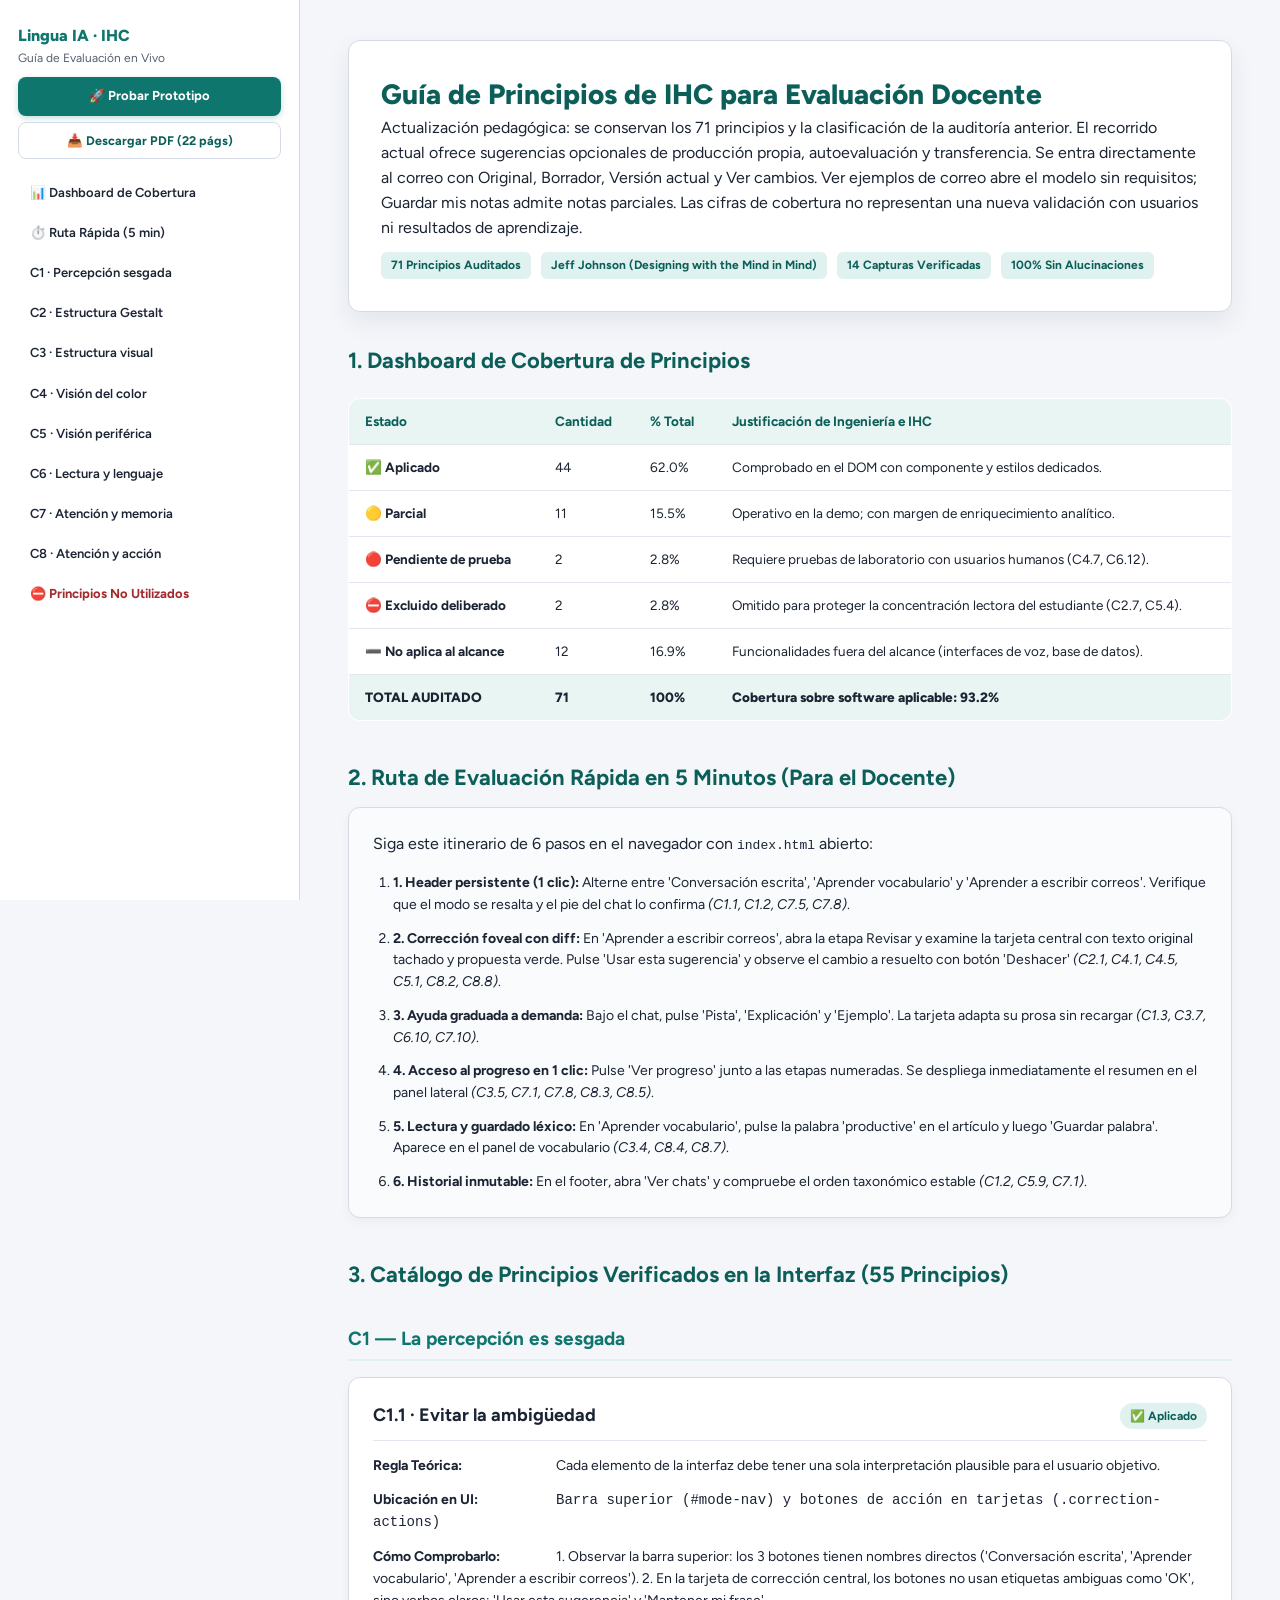
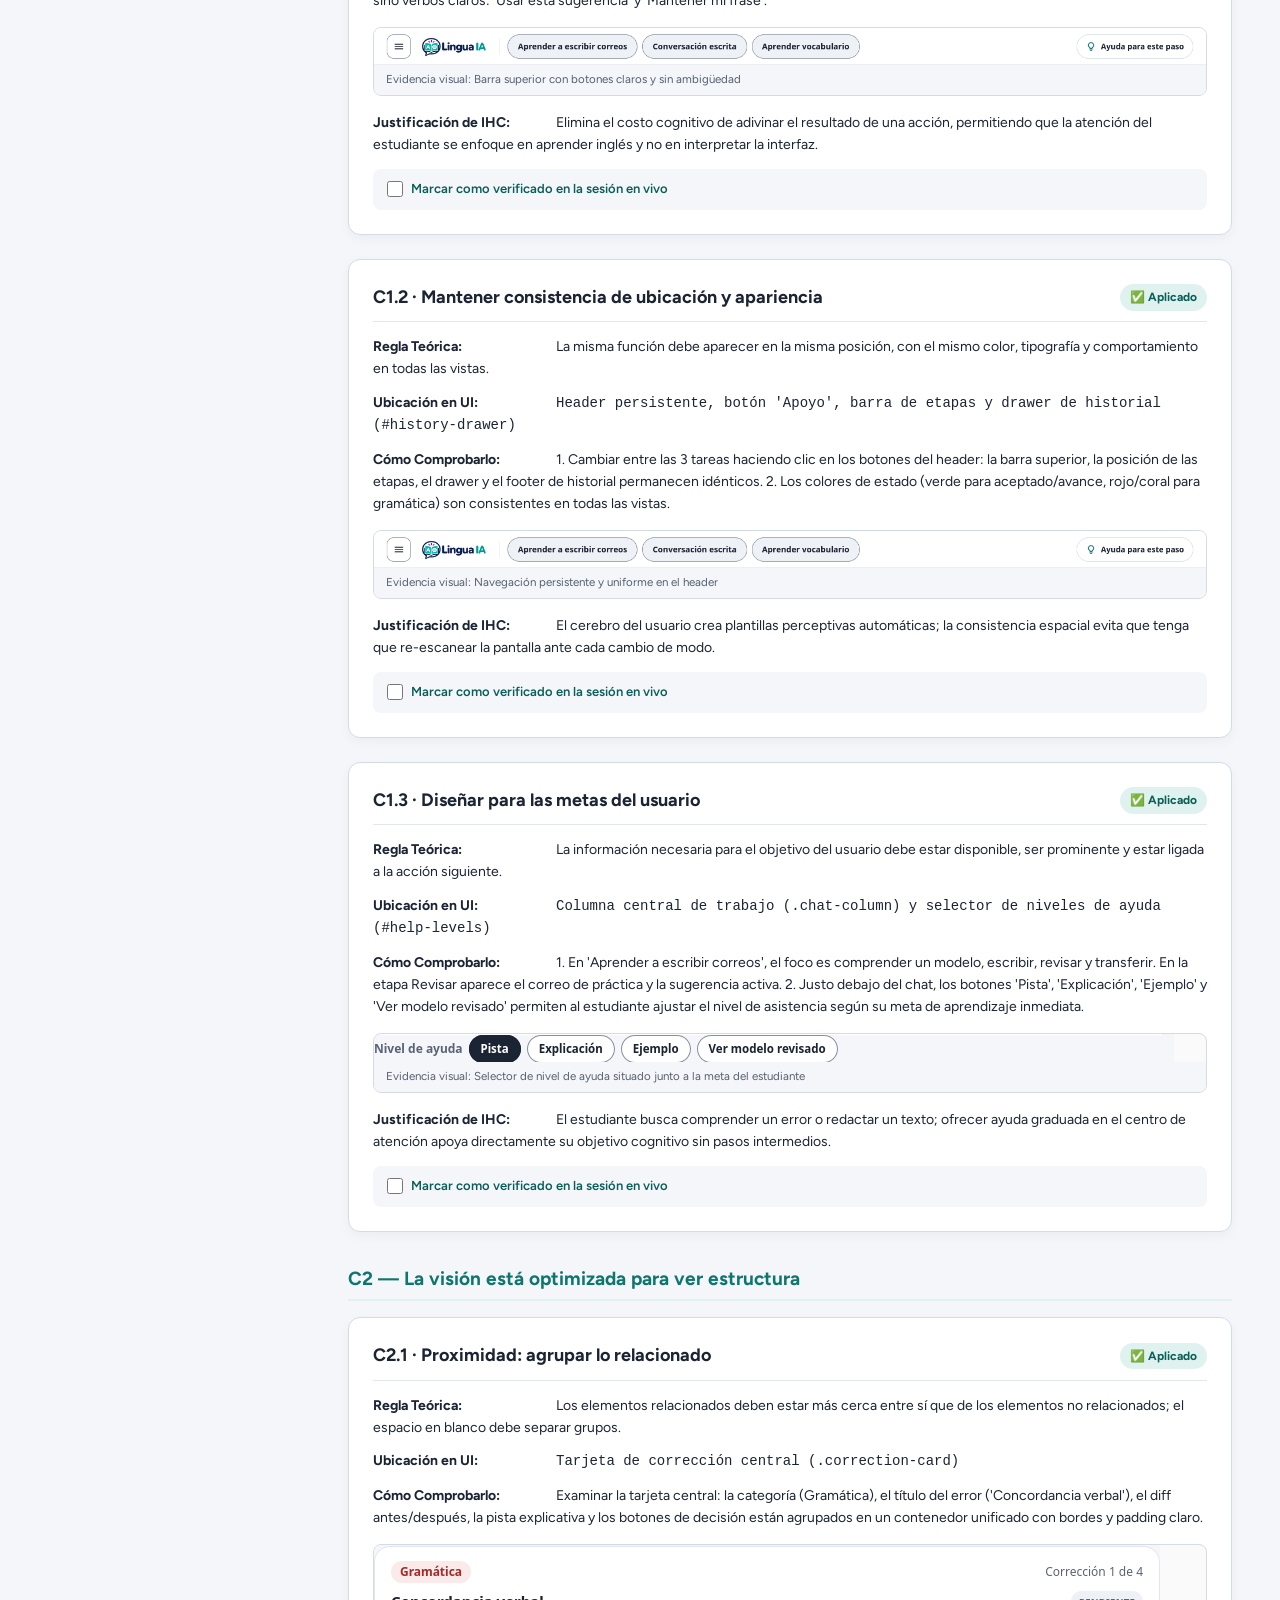
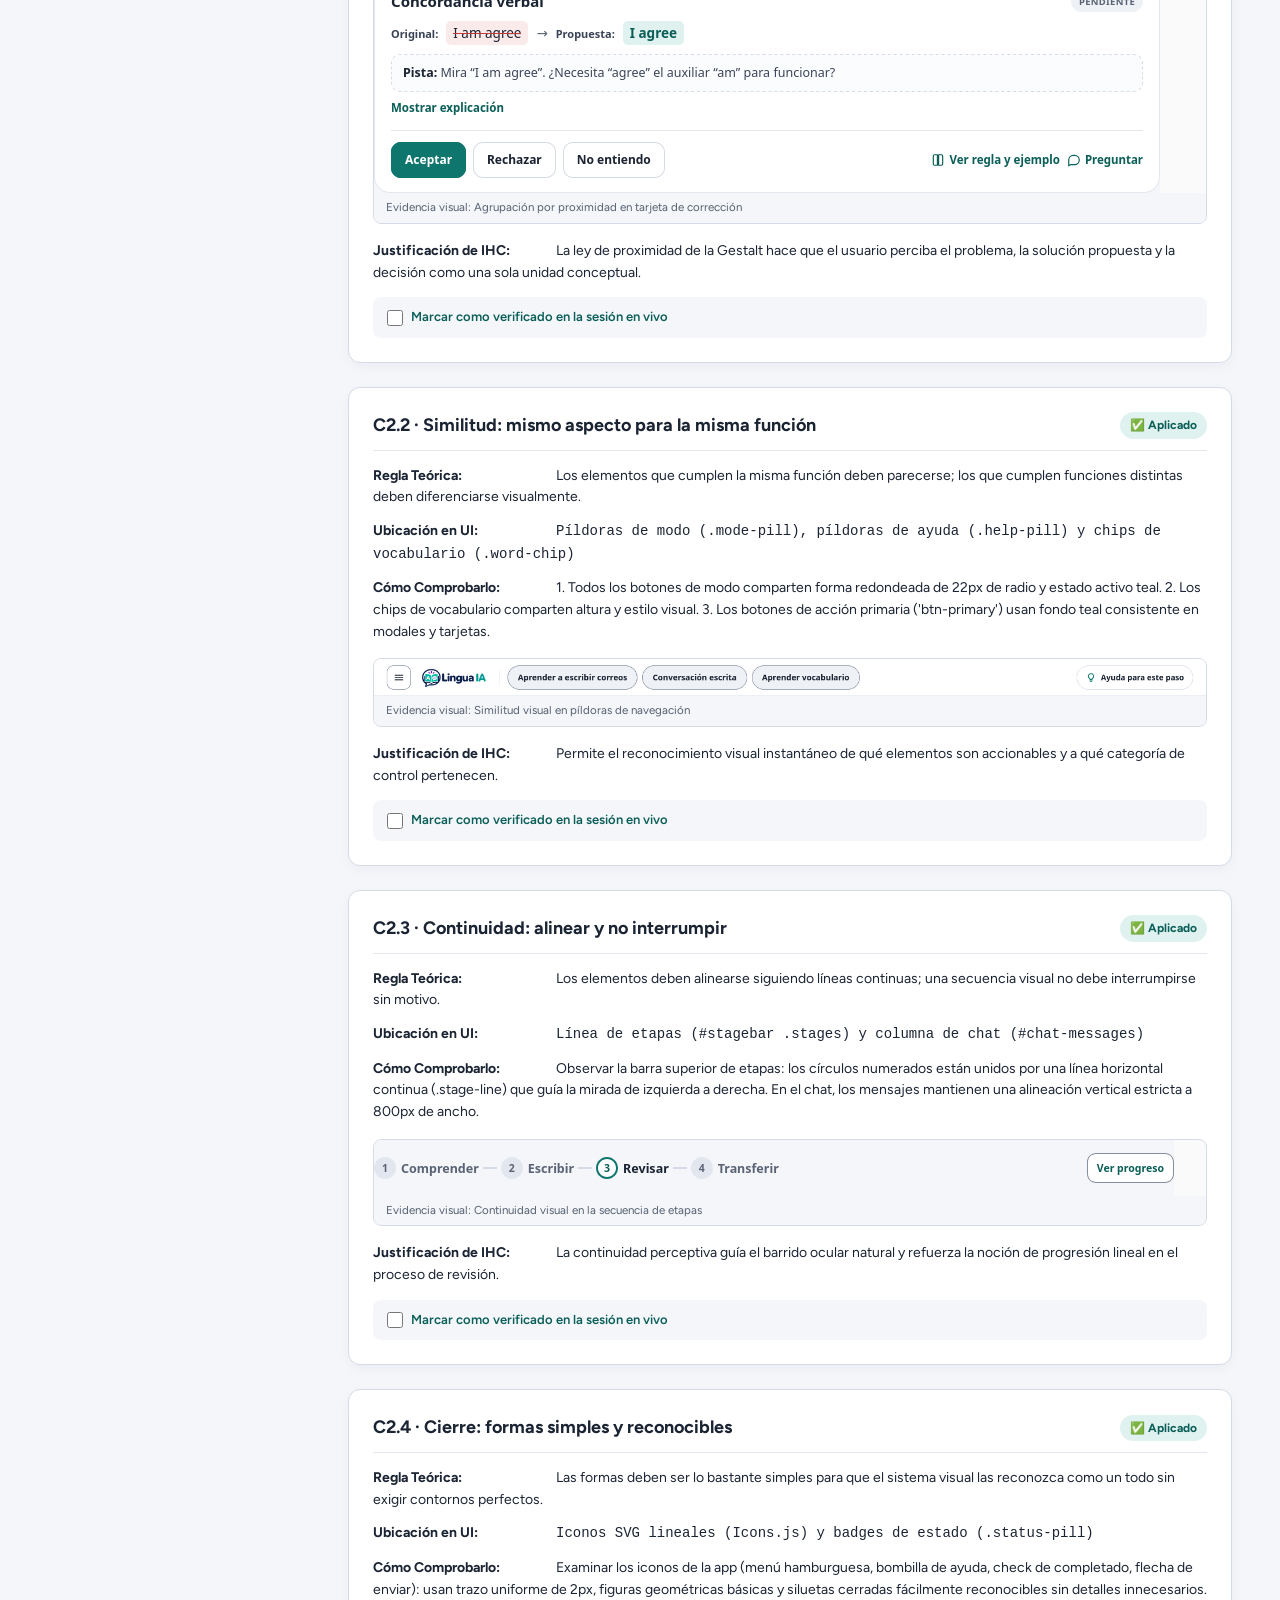
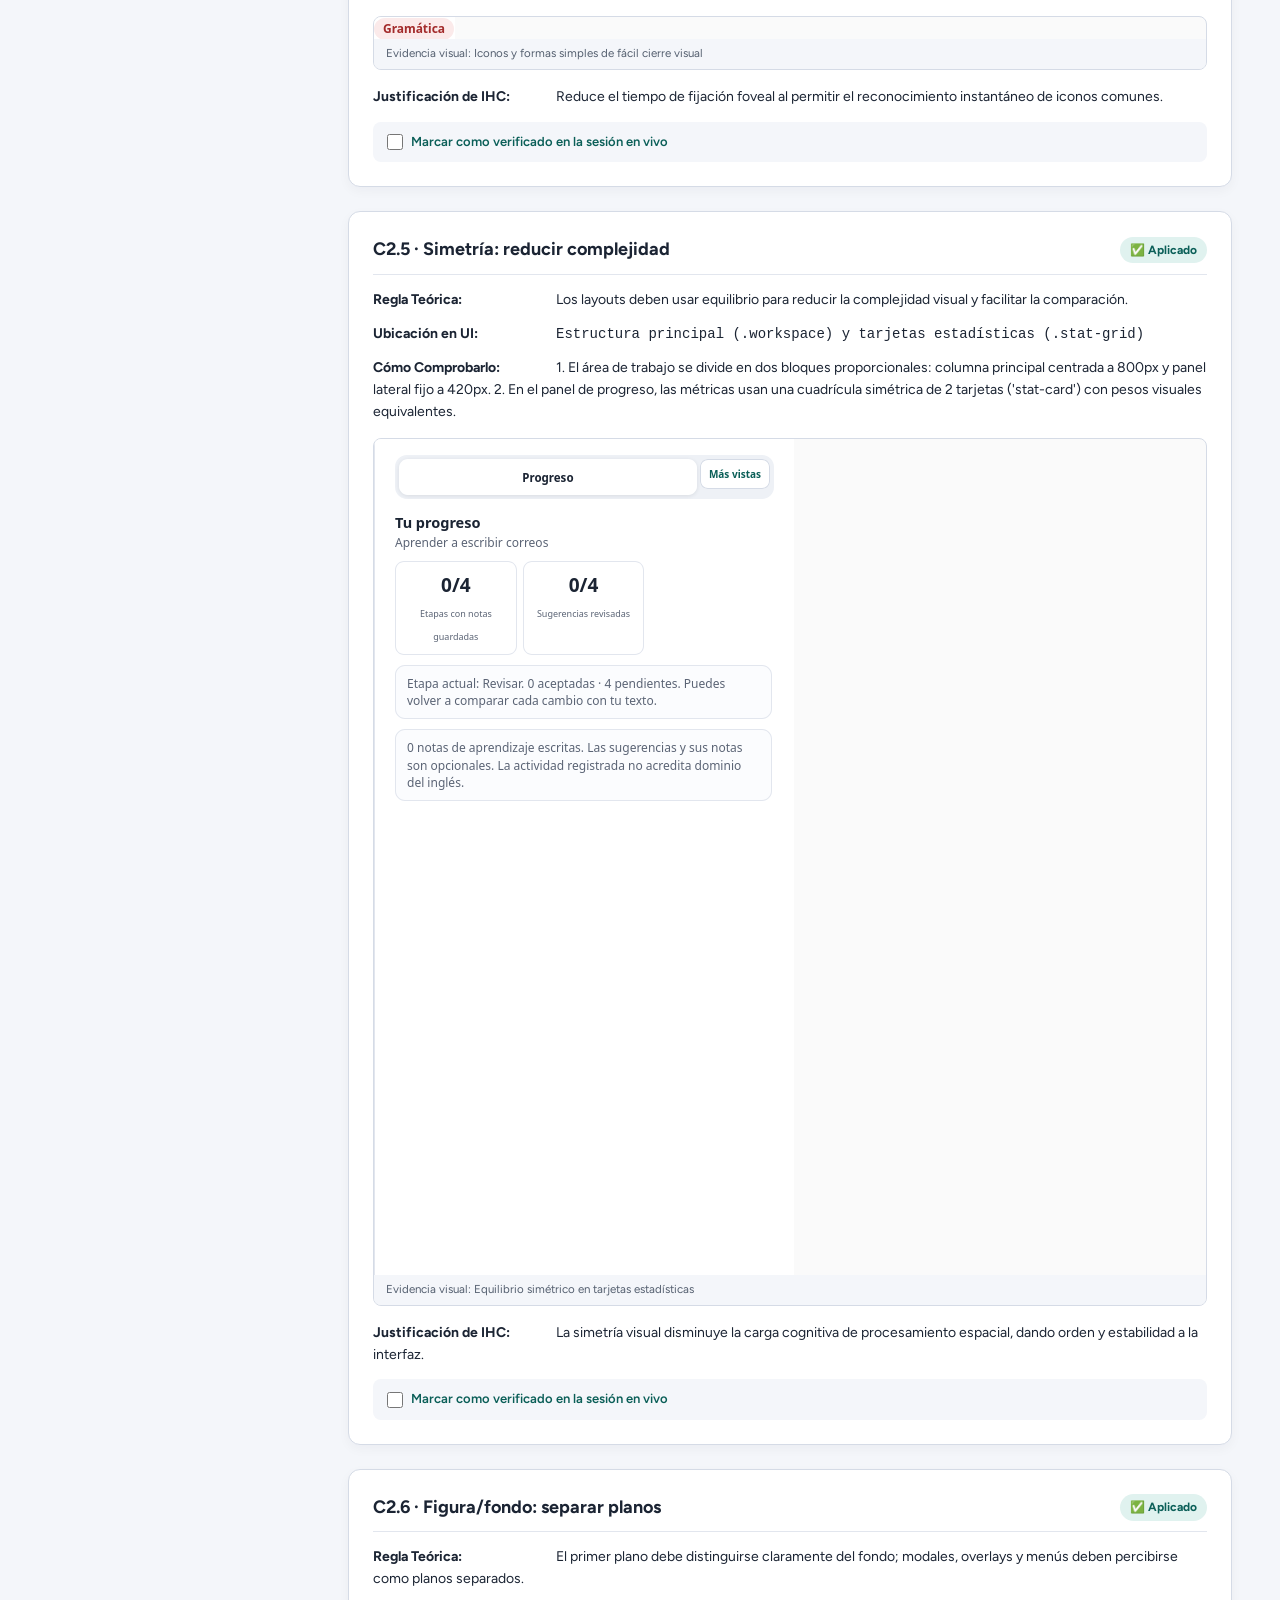
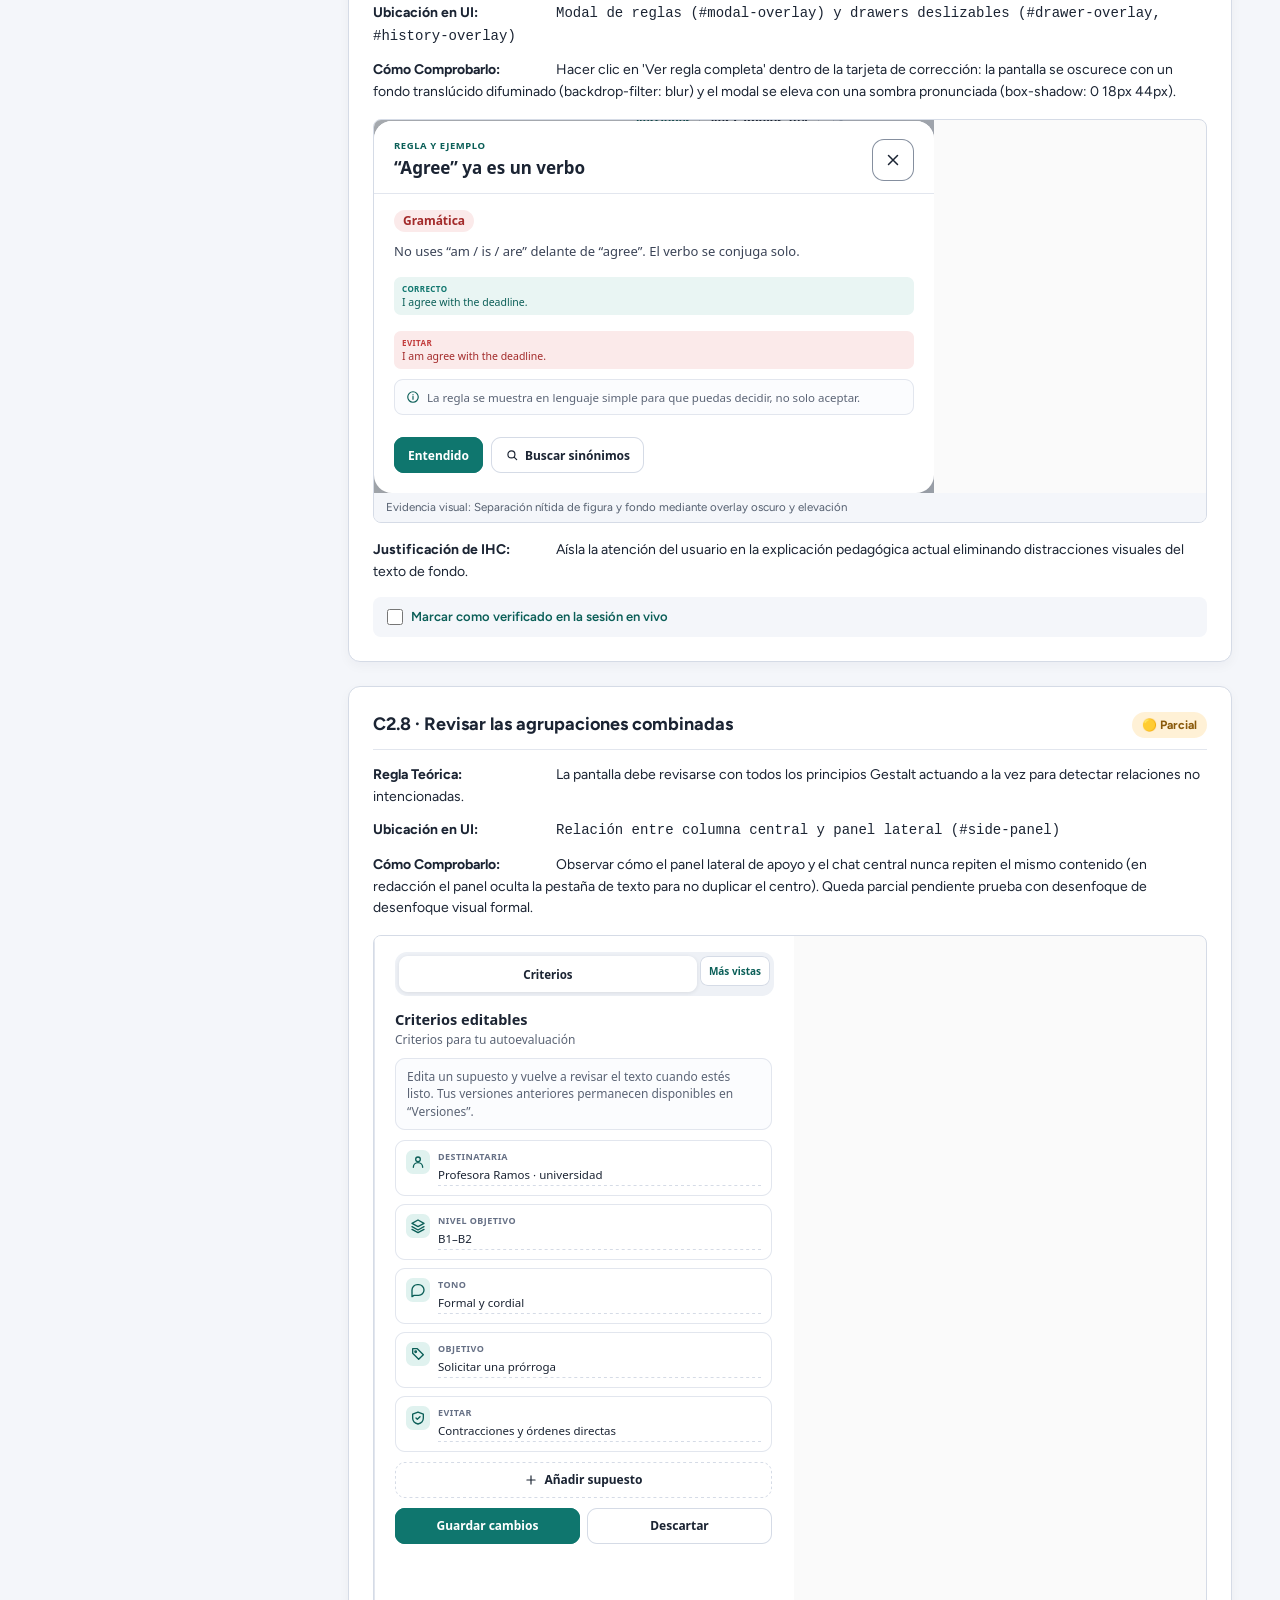
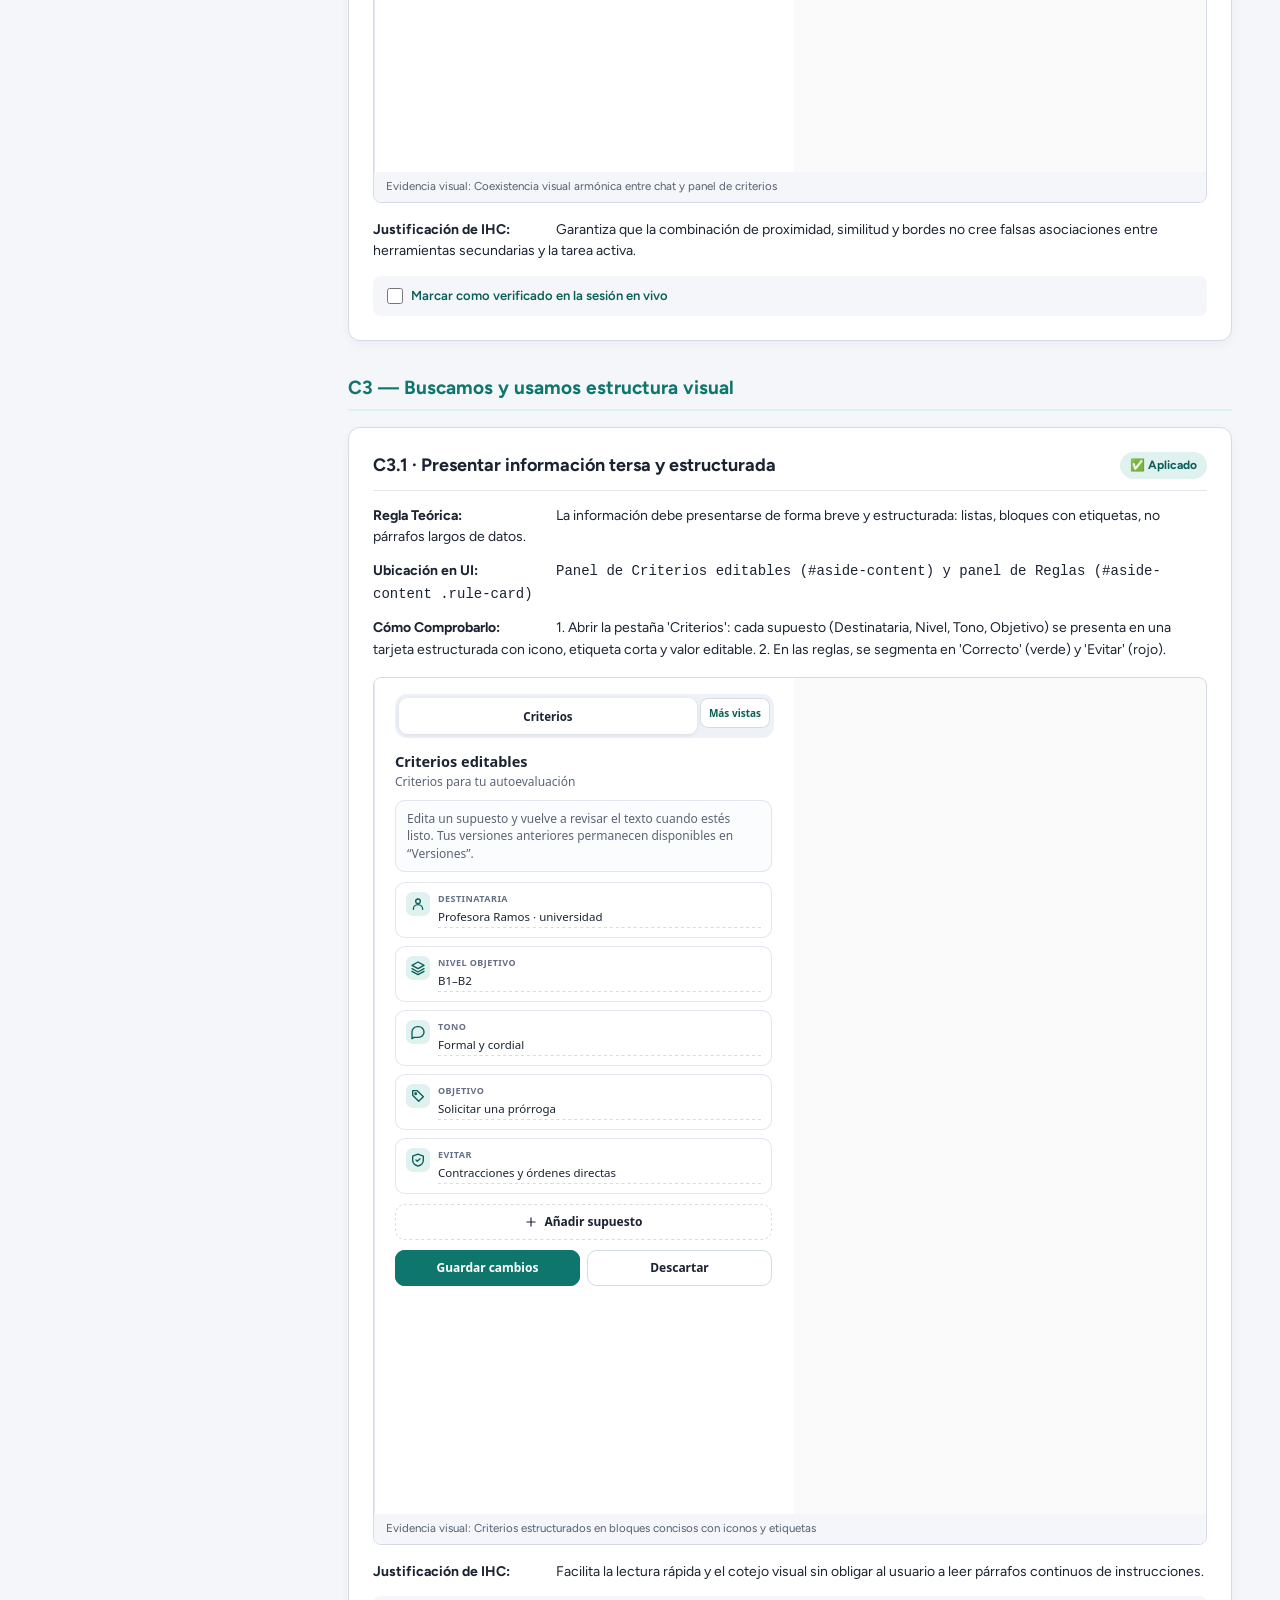
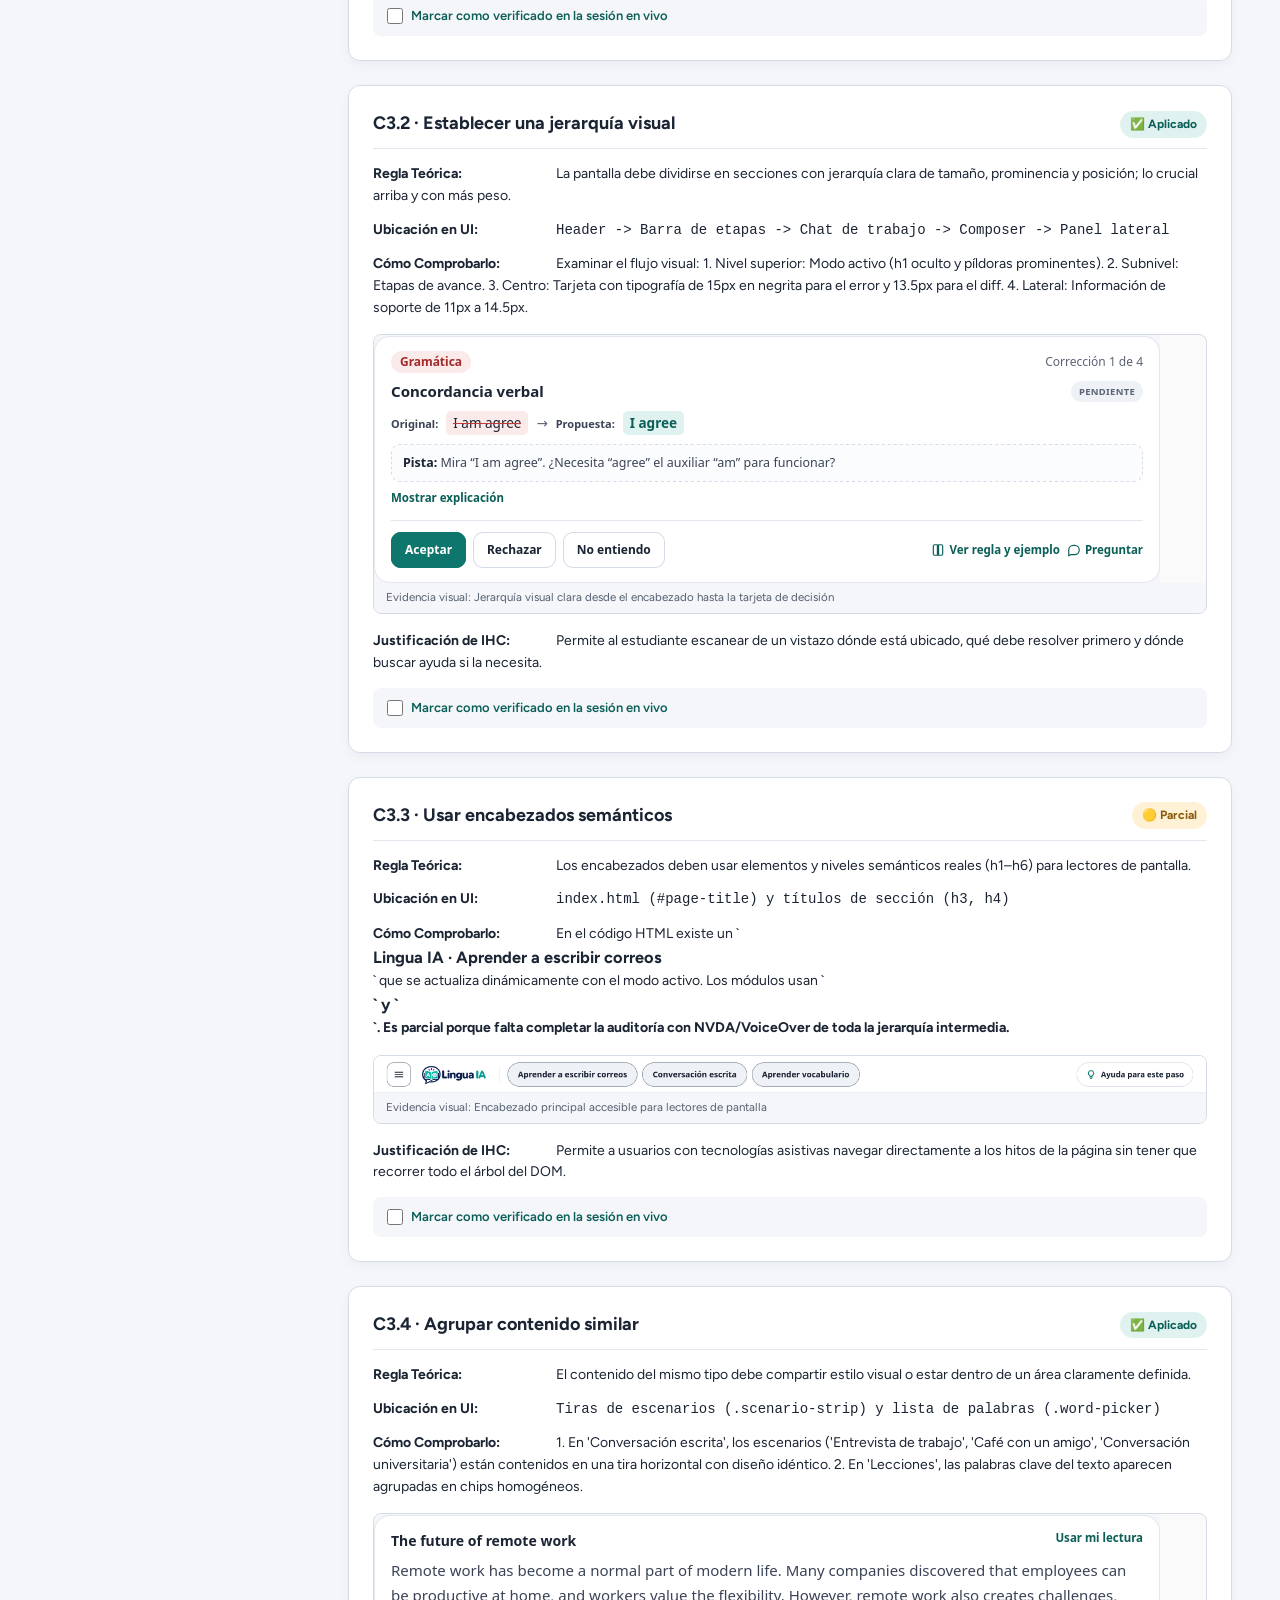
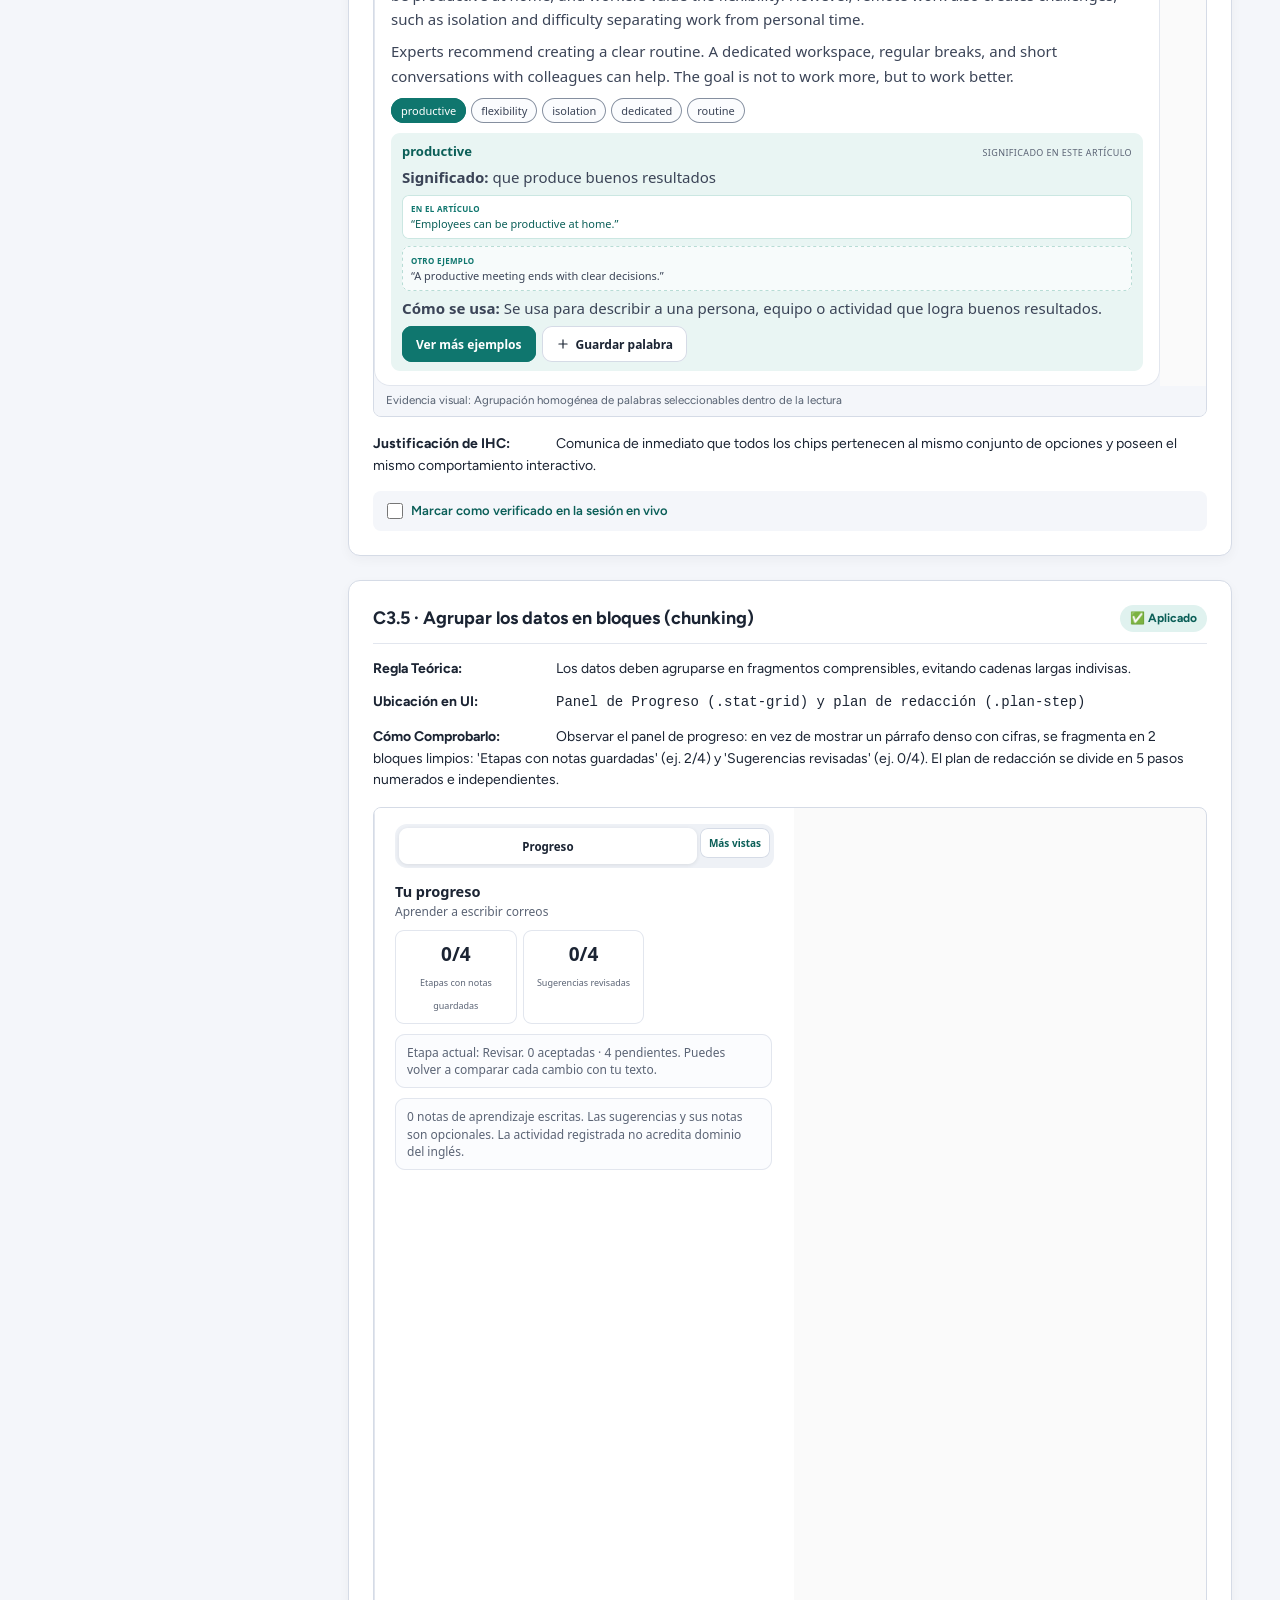
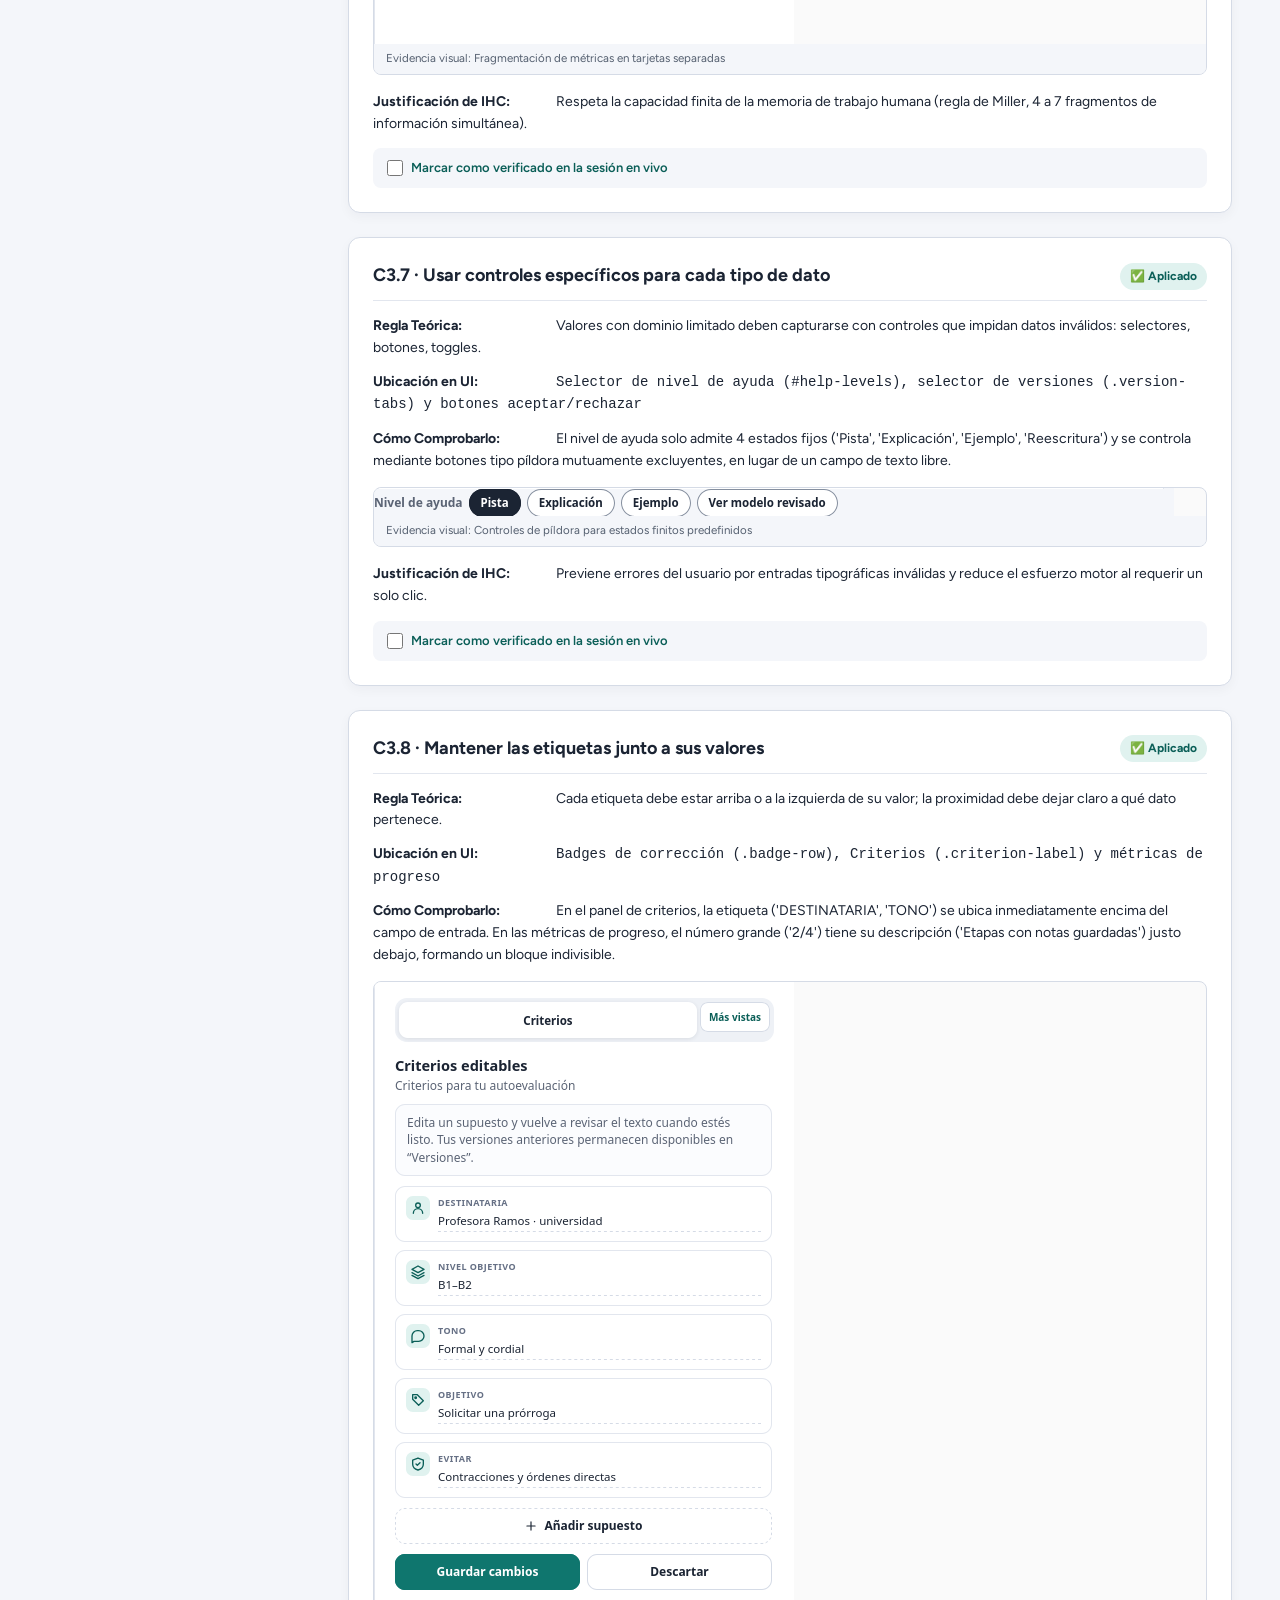
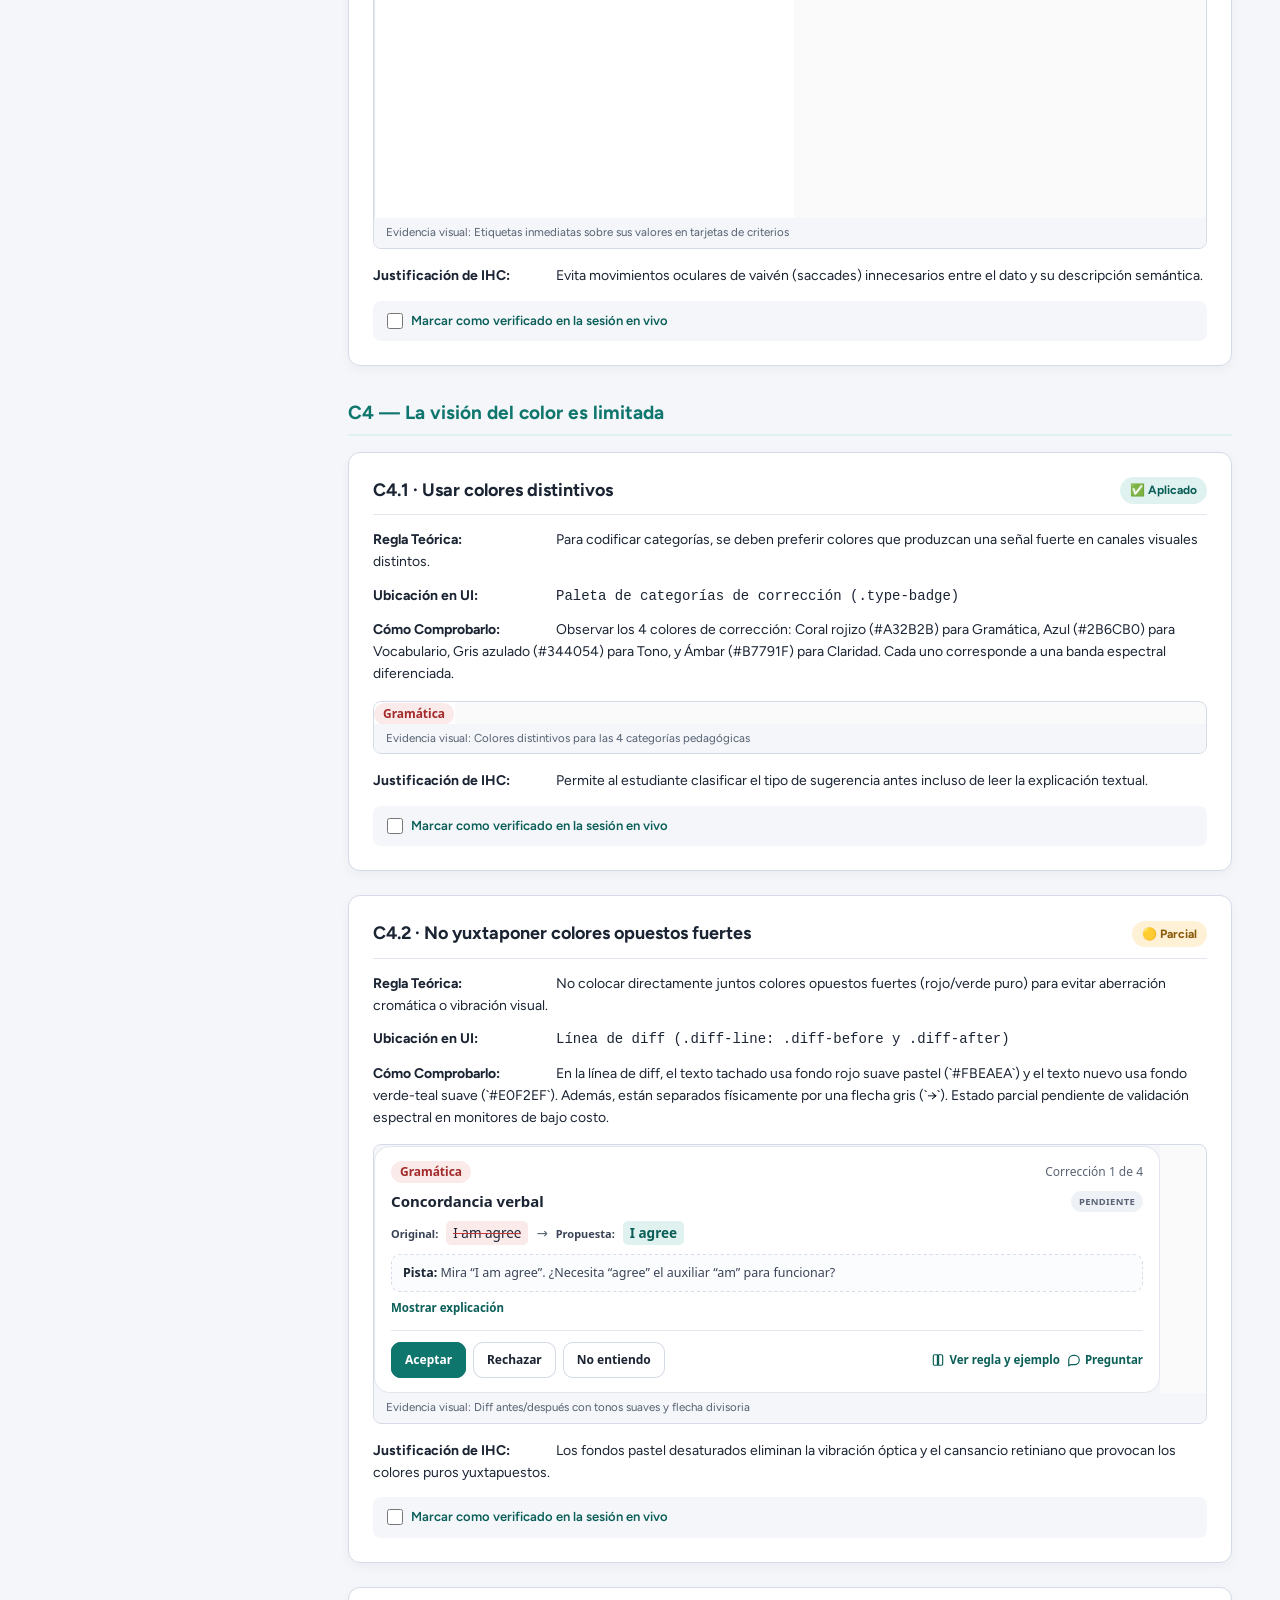
==== commit e386f8ce: "se agrego lo del conocimiento checalo" ====
--- a/guia.html
+++ b/guia.html
@@ -198,7 +198,7 @@
 
         <div class="header-hero">
             <h1>Guía de Principios de IHC para Evaluación Docente</h1>
-            <p>Instrumento técnico de contrastación empírica en tiempo real sobre el prototipo interactivo.</p>
+            <p>Actualización pedagógica: se conservan los 71 principios y la clasificación de la auditoría anterior. El recorrido actual ofrece sugerencias opcionales de producción propia, autoevaluación y transferencia. Se entra directamente al correo con Original, Borrador, Versión actual y Ver cambios. Ver ejemplos de correo abre el modelo sin requisitos; Guardar mis notas admite notas parciales. Las cifras de cobertura no representan una nueva validación con usuarios ni resultados de aprendizaje.</p>
             <div class="meta-tags">
                 <span class="meta-tag">71 Principios Auditados</span>
                 <span class="meta-tag">Jeff Johnson (Designing with the Mind in Mind)</span>
@@ -229,11 +229,11 @@
             <div class="card" style="background: #F9FBFC;">
                 <p style="margin-bottom: 16px;">Siga este itinerario de 6 pasos en el navegador con <code>index.html</code> abierto:</p>
                 <ol style="padding-left: 20px; display: flex; flex-direction: column; gap: 12px; font-size: 14px;">
-                    <li><strong>1. Header persistente (1 clic):</strong> Alterne entre 'Conversación escrita', 'Lecciones y repaso' y 'Redacción asistida'. Verifique que el modo se resalta y el pie del chat lo confirma <em>(C1.1, C1.2, C7.5, C7.8)</em>.</li>
-                    <li><strong>2. Corrección foveal con diff:</strong> En 'Redacción asistida', examine la tarjeta central con texto original tachado y propuesta verde. Pulse 'Usar esta sugerencia' y observe el cambio a resuelto con botón 'Deshacer' <em>(C2.1, C4.1, C4.5, C5.1, C8.2, C8.8)</em>.</li>
+                    <li><strong>1. Header persistente (1 clic):</strong> Alterne entre 'Conversación escrita', 'Aprender vocabulario' y 'Aprender a escribir correos'. Verifique que el modo se resalta y el pie del chat lo confirma <em>(C1.1, C1.2, C7.5, C7.8)</em>.</li>
+                    <li><strong>2. Corrección foveal con diff:</strong> En 'Aprender a escribir correos', abra la etapa Revisar y examine la tarjeta central con texto original tachado y propuesta verde. Pulse 'Usar esta sugerencia' y observe el cambio a resuelto con botón 'Deshacer' <em>(C2.1, C4.1, C4.5, C5.1, C8.2, C8.8)</em>.</li>
                     <li><strong>3. Ayuda graduada a demanda:</strong> Bajo el chat, pulse 'Pista', 'Explicación' y 'Ejemplo'. La tarjeta adapta su prosa sin recargar <em>(C1.3, C3.7, C6.10, C7.10)</em>.</li>
                     <li><strong>4. Acceso al progreso en 1 clic:</strong> Pulse 'Ver progreso' junto a las etapas numeradas. Se despliega inmediatamente el resumen en el panel lateral <em>(C3.5, C7.1, C7.8, C8.3, C8.5)</em>.</li>
-                    <li><strong>5. Lectura y guardado léxico:</strong> En 'Lecciones y repaso', pulse la palabra 'productive' en el artículo y luego 'Guardar palabra'. Aparece en el panel de vocabulario <em>(C3.4, C8.4, C8.7)</em>.</li>
+                    <li><strong>5. Lectura y guardado léxico:</strong> En 'Aprender vocabulario', pulse la palabra 'productive' en el artículo y luego 'Guardar palabra'. Aparece en el panel de vocabulario <em>(C3.4, C8.4, C8.7)</em>.</li>
                     <li><strong>6. Historial inmutable:</strong> En el footer, abra 'Ver chats' y compruebe el orden taxonómico estable <em>(C1.2, C5.9, C7.1)</em>.</li>
                 </ol>
             </div>
@@ -249,7 +249,7 @@
                 </div>
                 <div class="field"><strong>Regla Teórica:</strong> Cada elemento de la interfaz debe tener una sola interpretación plausible para el usuario objetivo.</div>
                 <div class="field"><strong>Ubicación en UI:</strong> <code>Barra superior (#mode-nav) y botones de acción en tarjetas (.correction-actions)</code></div>
-                <div class="field"><strong>Cómo Comprobarlo:</strong> 1. Observar la barra superior: los 3 botones tienen nombres directos ('Conversación escrita', 'Lecciones y repaso', 'Redacción asistida'). 2. En la tarjeta de corrección central, los botones no usan etiquetas ambiguas como 'OK', sino verbos claros: 'Usar esta sugerencia' y 'Mantener mi frase'.</div>
+                <div class="field"><strong>Cómo Comprobarlo:</strong> 1. Observar la barra superior: los 3 botones tienen nombres directos ('Conversación escrita', 'Aprender vocabulario', 'Aprender a escribir correos'). 2. En la tarjeta de corrección central, los botones no usan etiquetas ambiguas como 'OK', sino verbos claros: 'Usar esta sugerencia' y 'Mantener mi frase'.</div>
                 <div class="img-container">
                     <img src="docs/screenshots/01_header_nav.png" alt="Barra superior con botones claros y sin ambigüedad">
                     <div class="img-caption">Evidencia visual: Barra superior con botones claros y sin ambigüedad</div>
@@ -285,7 +285,7 @@
                 </div>
                 <div class="field"><strong>Regla Teórica:</strong> La información necesaria para el objetivo del usuario debe estar disponible, ser prominente y estar ligada a la acción siguiente.</div>
                 <div class="field"><strong>Ubicación en UI:</strong> <code>Columna central de trabajo (.chat-column) y selector de niveles de ayuda (#help-levels)</code></div>
-                <div class="field"><strong>Cómo Comprobarlo:</strong> 1. En 'Redacción asistida', el foco principal es el correo y la sugerencia activa. 2. Justo debajo del chat, los botones 'Pista', 'Explicación', 'Ejemplo' y 'Reescritura completa' permiten al estudiante ajustar el nivel de asistencia según su meta de aprendizaje inmediata.</div>
+                <div class="field"><strong>Cómo Comprobarlo:</strong> 1. En 'Aprender a escribir correos', el foco es comprender un modelo, escribir, revisar y transferir. En la etapa Revisar aparece el correo de práctica y la sugerencia activa. 2. Justo debajo del chat, los botones 'Pista', 'Explicación', 'Ejemplo' y 'Ver modelo revisado' permiten al estudiante ajustar el nivel de asistencia según su meta de aprendizaje inmediata.</div>
                 <div class="img-container">
                     <img src="docs/screenshots/05_help_levels.png" alt="Selector de nivel de ayuda situado junto a la meta del estudiante">
                     <div class="img-caption">Evidencia visual: Selector de nivel de ayuda situado junto a la meta del estudiante</div>
@@ -465,7 +465,7 @@
                 </div>
                 <div class="field"><strong>Regla Teórica:</strong> Los encabezados deben usar elementos y niveles semánticos reales (h1–h6) para lectores de pantalla.</div>
                 <div class="field"><strong>Ubicación en UI:</strong> <code>index.html (#page-title) y títulos de sección (h3, h4)</code></div>
-                <div class="field"><strong>Cómo Comprobarlo:</strong> En el código HTML existe un `<h1 class='sr-only' id='page-title'>Lingua IA · Redacción asistida</h1>` que se actualiza dinámicamente con el modo activo. Los módulos usan `<h3>` y `<h4>`. Es parcial porque falta completar la auditoría con NVDA/VoiceOver de toda la jerarquía intermedia.</div>
+                <div class="field"><strong>Cómo Comprobarlo:</strong> En el código HTML existe un `<h1 class='sr-only' id='page-title'>Lingua IA · Aprender a escribir correos</h1>` que se actualiza dinámicamente con el modo activo. Los módulos usan `<h3>` y `<h4>`. Es parcial porque falta completar la auditoría con NVDA/VoiceOver de toda la jerarquía intermedia.</div>
                 <div class="img-container">
                     <img src="docs/screenshots/01_header_nav.png" alt="Encabezado principal accesible para lectores de pantalla">
                     <div class="img-caption">Evidencia visual: Encabezado principal accesible para lectores de pantalla</div>
@@ -501,7 +501,7 @@
                 </div>
                 <div class="field"><strong>Regla Teórica:</strong> Los datos deben agruparse en fragmentos comprensibles, evitando cadenas largas indivisas.</div>
                 <div class="field"><strong>Ubicación en UI:</strong> <code>Panel de Progreso (.stat-grid) y plan de redacción (.plan-step)</code></div>
-                <div class="field"><strong>Cómo Comprobarlo:</strong> Observar el panel de progreso: en vez de mostrar un párrafo denso con cifras, se fragmenta en 2 bloques limpios: 'Etapas completadas' (ej. 2/4) y 'Sugerencias revisadas' (ej. 0/4). El plan de redacción se divide en 5 pasos numerados e independientes.</div>
+                <div class="field"><strong>Cómo Comprobarlo:</strong> Observar el panel de progreso: en vez de mostrar un párrafo denso con cifras, se fragmenta en 2 bloques limpios: 'Etapas con notas guardadas' (ej. 2/4) y 'Sugerencias revisadas' (ej. 0/4). El plan de redacción se divide en 5 pasos numerados e independientes.</div>
                 <div class="img-container">
                     <img src="docs/screenshots/07_side_progress.png" alt="Fragmentación de métricas en tarjetas separadas">
                     <div class="img-caption">Evidencia visual: Fragmentación de métricas en tarjetas separadas</div>
@@ -537,7 +537,7 @@
                 </div>
                 <div class="field"><strong>Regla Teórica:</strong> Cada etiqueta debe estar arriba o a la izquierda de su valor; la proximidad debe dejar claro a qué dato pertenece.</div>
                 <div class="field"><strong>Ubicación en UI:</strong> <code>Badges de corrección (.badge-row), Criterios (.criterion-label) y métricas de progreso</code></div>
-                <div class="field"><strong>Cómo Comprobarlo:</strong> En el panel de criterios, la etiqueta ('DESTINATARIA', 'TONO') se ubica inmediatamente encima del campo de entrada. En las métricas de progreso, el número grande ('2/4') tiene su descripción ('Etapas completadas') justo debajo, formando un bloque indivisible.</div>
+                <div class="field"><strong>Cómo Comprobarlo:</strong> En el panel de criterios, la etiqueta ('DESTINATARIA', 'TONO') se ubica inmediatamente encima del campo de entrada. En las métricas de progreso, el número grande ('2/4') tiene su descripción ('Etapas con notas guardadas') justo debajo, formando un bloque indivisible.</div>
                 <div class="img-container">
                     <img src="docs/screenshots/06_side_criteria.png" alt="Etiquetas inmediatas sobre sus valores en tarjetas de criterios">
                     <div class="img-caption">Evidencia visual: Etiquetas inmediatas sobre sus valores en tarjetas de criterios</div>
@@ -987,7 +987,7 @@
                 </div>
                 <div class="field"><strong>Regla Teórica:</strong> Si una acción produce efectos distintos según el estado del sistema, el modo actual debe ser visible de forma persistente.</div>
                 <div class="field"><strong>Ubicación en UI:</strong> <code>Píldora activa en header (.mode-pill.is-active) y composer hint (#composer-mode-hint)</code></div>
-                <div class="field"><strong>Cómo Comprobarlo:</strong> 1. El modo activo se resalta en el header en color teal sólido con atributo `aria-current='true'`. 2. Al pie del campo de texto de chat, una etiqueta fija indica explícitamente: 'Modo: Redacción asistida' o 'Modo: Conversación', recordando el contexto de la IA.</div>
+                <div class="field"><strong>Cómo Comprobarlo:</strong> 1. El modo activo se resalta en el header en color teal sólido con atributo `aria-current='true'`. 2. Al pie del campo de texto de chat, una etiqueta fija indica explícitamente la actividad actual, recordando el contexto de la IA.</div>
                 <div class="img-container">
                     <img src="docs/screenshots/14_composer_hints.png" alt="Indicador permanente del modo activo al pie del campo de entrada">
                     <div class="img-caption">Evidencia visual: Indicador permanente del modo activo al pie del campo de entrada</div>
@@ -1095,7 +1095,7 @@
                 </div>
                 <div class="field"><strong>Regla Teórica:</strong> Indicar claramente qué ha hecho el usuario y qué queda pendiente en el flujo de trabajo.</div>
                 <div class="field"><strong>Ubicación en UI:</strong> <code>Contador de tarjeta ('Paso 1 de 4') y barra de etapas (#stagebar)</code></div>
-                <div class="field"><strong>Cómo Comprobarlo:</strong> 1. Cada tarjeta de sugerencia indica 'Paso 1 de 4'. 2. En el panel de progreso se detalla exactamente cuántas sugerencias han sido decididas y cuántas siguen pendientes. 3. Las etapas diferencian estado completado, actual y futuro.</div>
+                <div class="field"><strong>Cómo Comprobarlo:</strong> 1. El apoyo opcional indica la sugerencia seleccionada; las sugerencias tienen su propio contador. 2. En el panel de progreso se detalla exactamente cuántas sugerencias han sido decididas y cuántas siguen pendientes. 3. Las etapas diferencian estado completado, actual y futuro.</div>
                 <div class="img-container">
                     <img src="docs/screenshots/02_stagebar.png" alt="Indicadores de completitud y pasos restantes">
                     <div class="img-caption">Evidencia visual: Indicadores de completitud y pasos restantes</div>
@@ -1113,7 +1113,7 @@
                 </div>
                 <div class="field"><strong>Regla Teórica:</strong> Permitir que el usuario marque o clasifique elementos para indicar qué ya trabajó y qué no.</div>
                 <div class="field"><strong>Ubicación en UI:</strong> <code>Guardado de vocabulario en lecciones ([data-action='save-word'])</code></div>
-                <div class="field"><strong>Cómo Comprobarlo:</strong> En 'Lecciones y repaso', el estudiante puede pulsar 'Guardar palabra' para archivar términos como 'productive' o 'flexibility'. La palabra se añade al panel lateral con un botón de check para desmarcarla. Es parcial porque no permite coloreado libre ni reordenamiento de tarjetas.</div>
+                <div class="field"><strong>Cómo Comprobarlo:</strong> En 'Aprender vocabulario', el estudiante puede pulsar 'Guardar palabra' para archivar términos como 'productive' o 'flexibility'. La palabra se añade al panel lateral con un botón de check para desmarcarla. Es parcial porque no permite coloreado libre ni reordenamiento de tarjetas.</div>
                 <div class="img-container">
                     <img src="docs/screenshots/09_lessons_reading.png" alt="Acción de guardar términos seleccionados para repaso posterior">
                     <div class="img-caption">Evidencia visual: Acción de guardar términos seleccionados para repaso posterior</div>
@@ -1131,7 +1131,7 @@
                 </div>
                 <div class="field"><strong>Regla Teórica:</strong> En cada punto de decisión, las opciones deben indicar claramente a qué meta conducen.</div>
                 <div class="field"><strong>Ubicación en UI:</strong> <code>Etiquetas de navegación y botón de progreso</code></div>
-                <div class="field"><strong>Cómo Comprobarlo:</strong> El botón 'Ver progreso' indica inequívocamente que abrirá las estadísticas de la sesión. El botón 'Apoyo' en móviles indica acceso a la ayuda. Los botones de modo ('Redacción asistida') clarifican la naturaleza de la práctica.</div>
+                <div class="field"><strong>Cómo Comprobarlo:</strong> El botón 'Ver progreso' indica inequívocamente que abrirá las estadísticas de la sesión. El botón 'Apoyo' en móviles indica acceso a la ayuda. Los botones de modo ('Aprender a escribir correos') clarifican la naturaleza de la práctica.</div>
                 <div class="img-container">
                     <img src="docs/screenshots/02_stagebar.png" alt="Rastro informativo evidente en botones de acción y avance">
                     <div class="img-caption">Evidencia visual: Rastro informativo evidente en botones de acción y avance</div>
@@ -1220,8 +1220,8 @@
                     <span class="status-badge applied">✅ Aplicado</span>
                 </div>
                 <div class="field"><strong>Regla Teórica:</strong> Recordar o facilitar los pasos que el usuario tiende a olvidar al terminar la tarea principal.</div>
-                <div class="field"><strong>Ubicación en UI:</strong> <code>Lógica de avance de etapas en app.js (handleAction: set-stage)</code></div>
-                <div class="field"><strong>Cómo Comprobarlo:</strong> Al hacer clic en la etapa final 'Cerrar': si el estudiante omitió alguna etapa previa, el sistema emite un toast informando: 'Etapa Cerrar seleccionada. Quedan X etapas por completar'. Si ya completó todo, confirma: 'Actividad terminada. Tus cambios siguen disponibles en el panel de apoyo'.</div>
+                <div class="field"><strong>Ubicación en UI:</strong> <code>Registro de evidencias en learning.js (Learning.save) y navegación en app.js (set-stage)</code></div>
+                <div class="field"><strong>Cómo Comprobarlo:</strong> En Transferir, el estudiante escribe una nueva producción y reflexiona. Guardar mis notas permite conservar notas parciales y saltar o retomar las sugerencias libremente. Navegar no marca etapas como terminadas. Ver progreso conserva visibles los pasos pendientes; el registro no acredita dominio del idioma.</div>
                 <div class="img-container">
                     <img src="docs/screenshots/02_stagebar.png" alt="Gestión guiada de la culminación de la tarea">
                     <div class="img-caption">Evidencia visual: Gestión guiada de la culminación de la tarea</div>
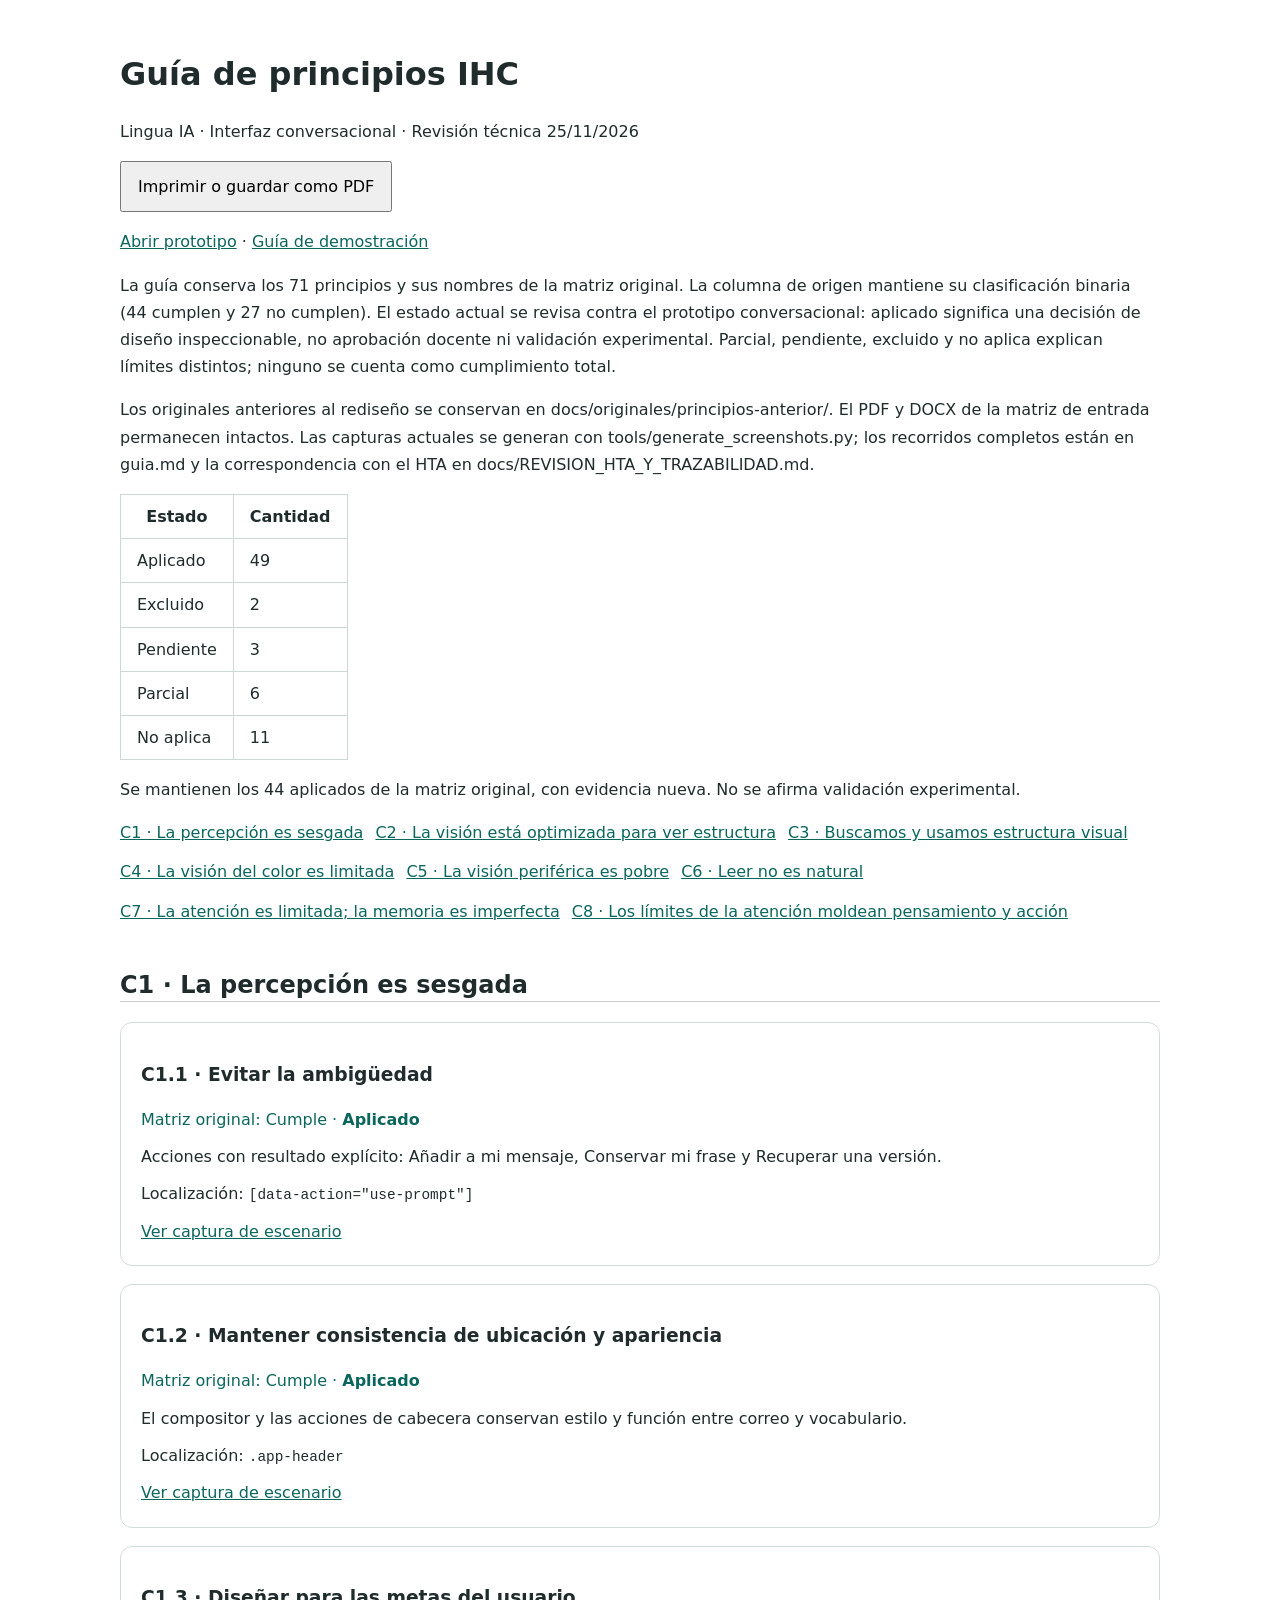
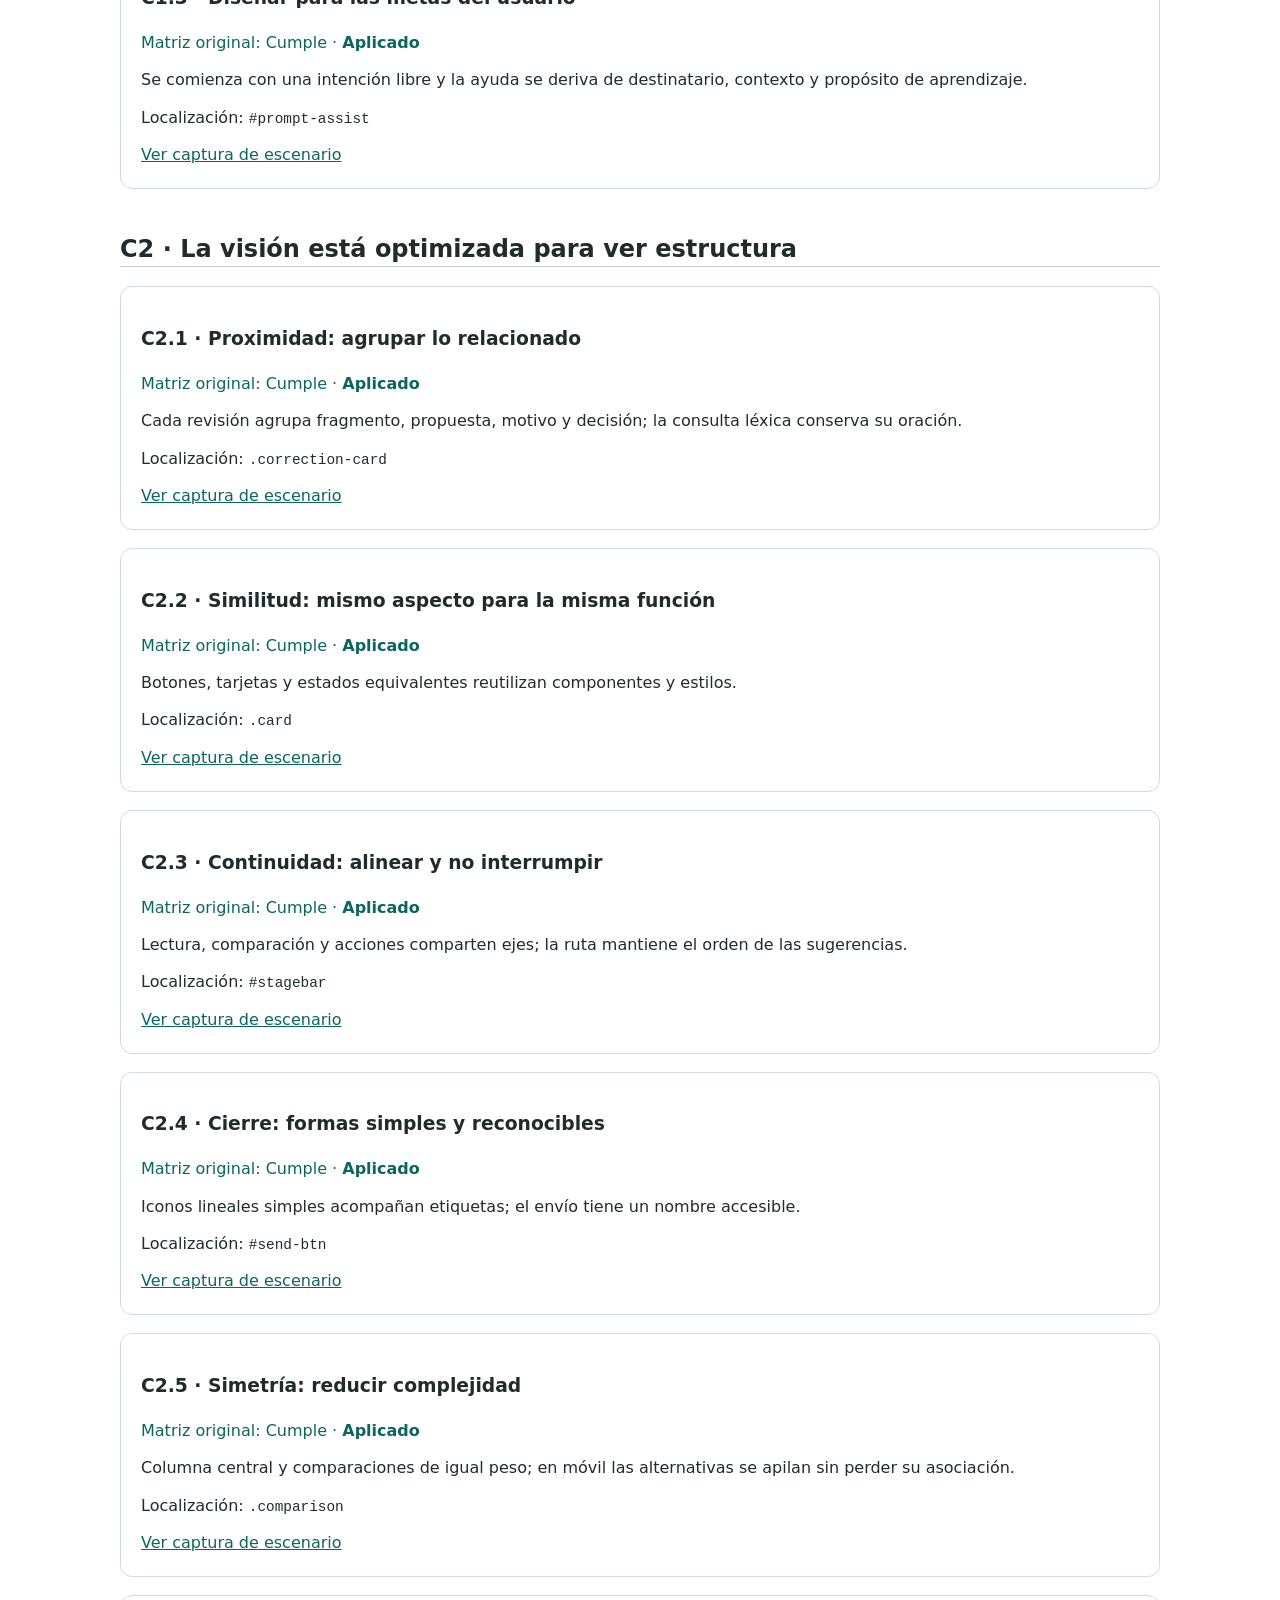
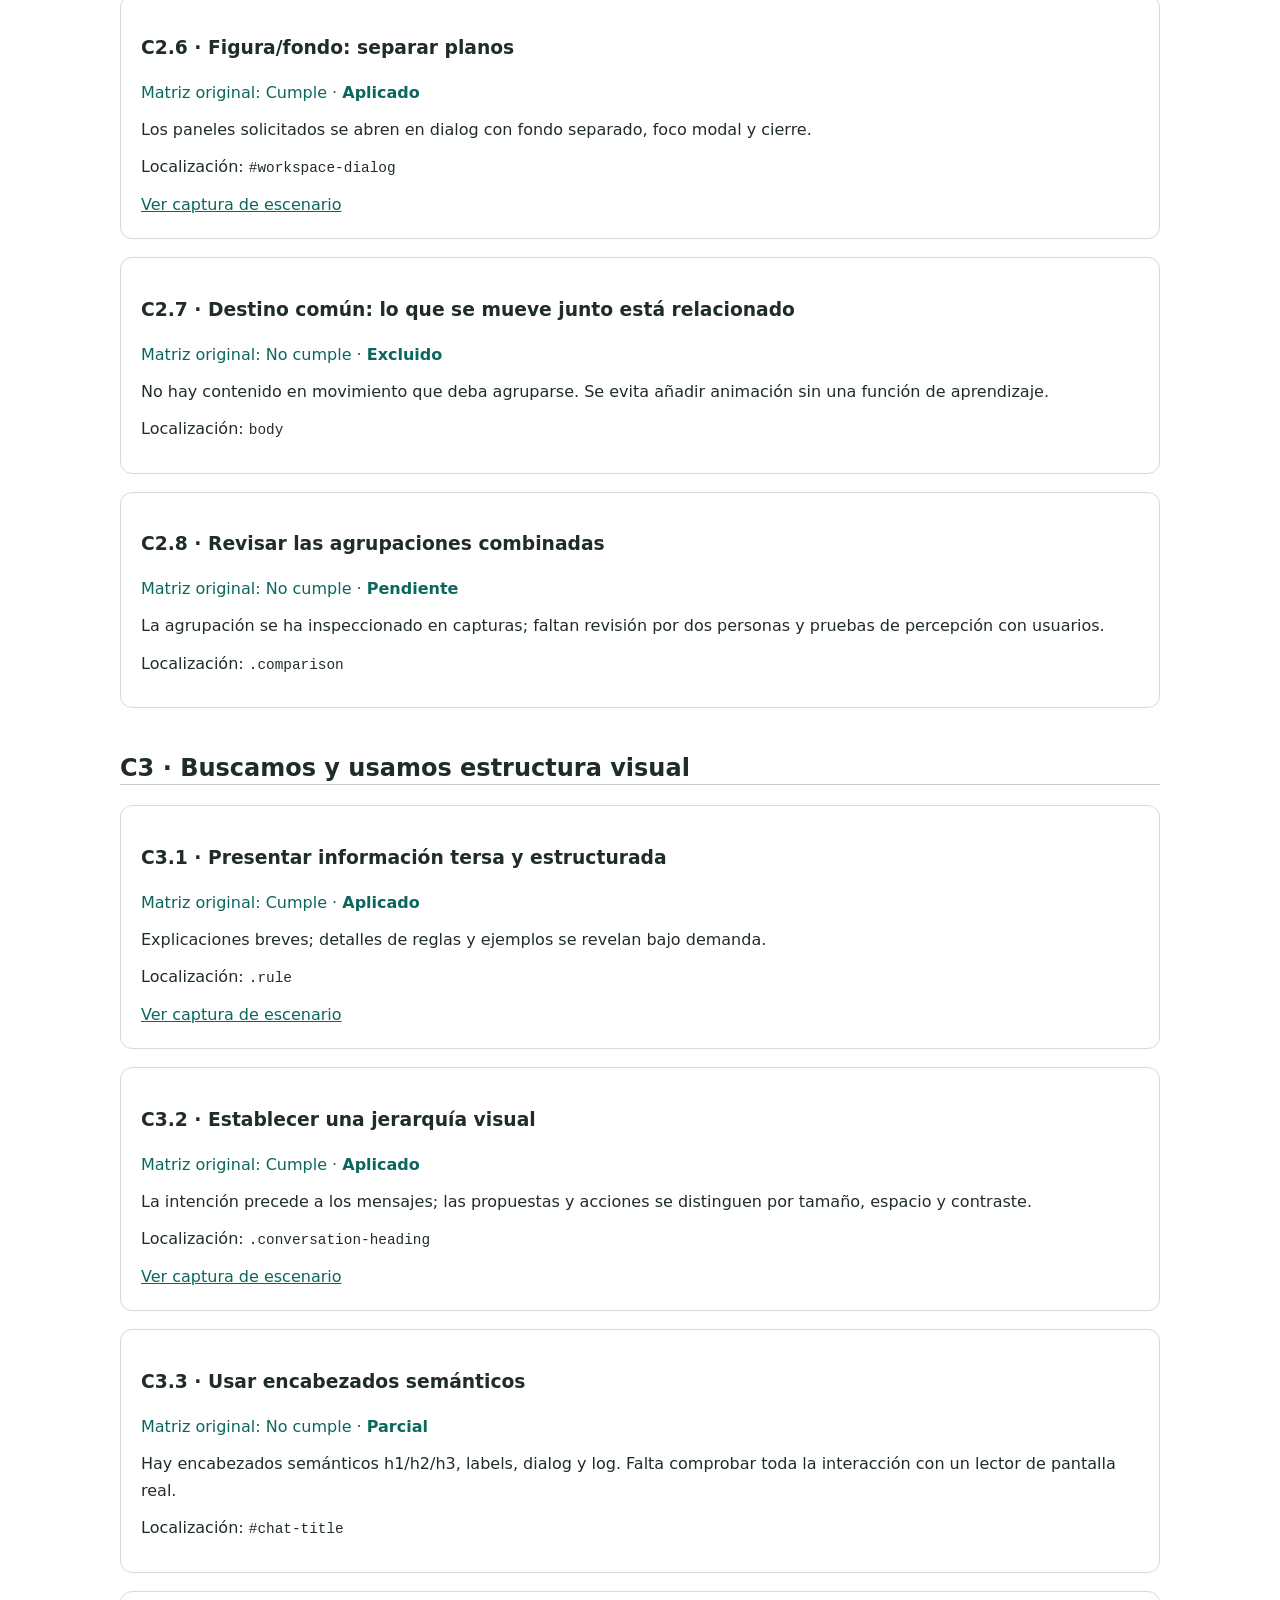
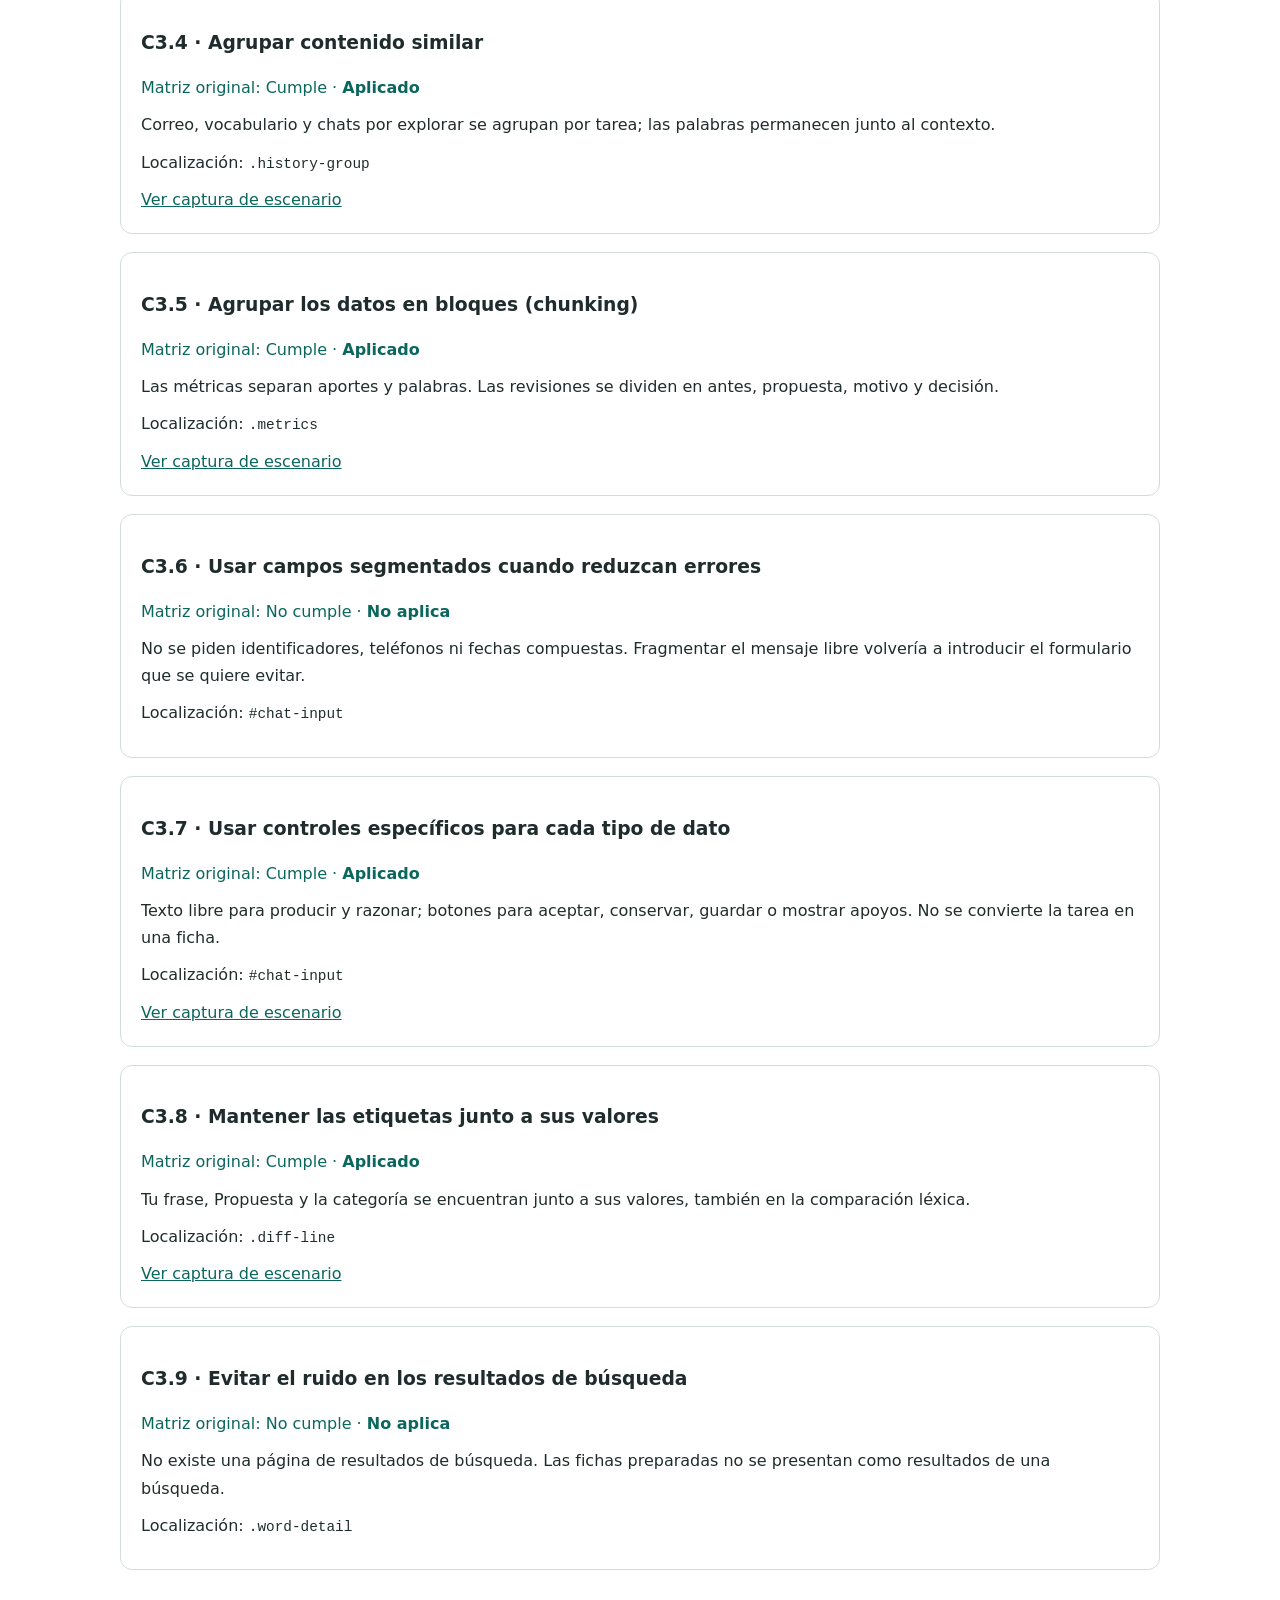
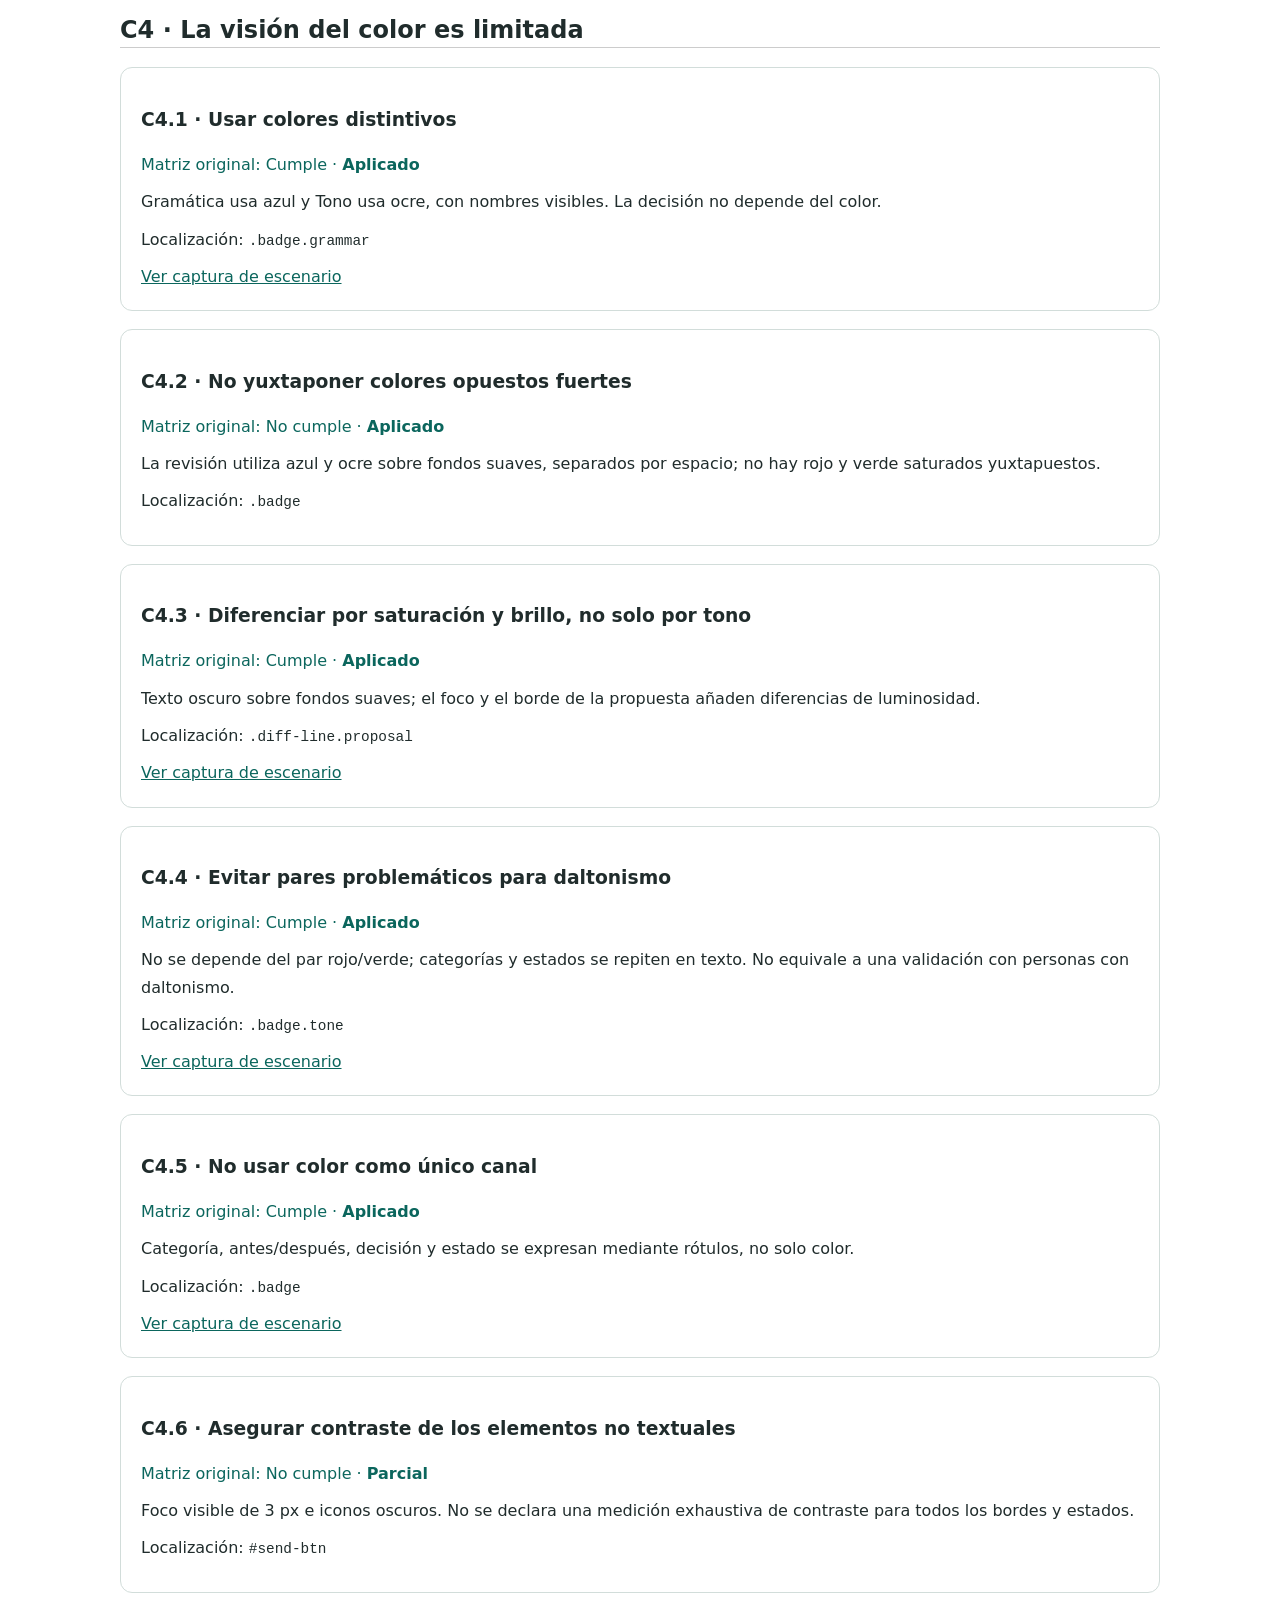
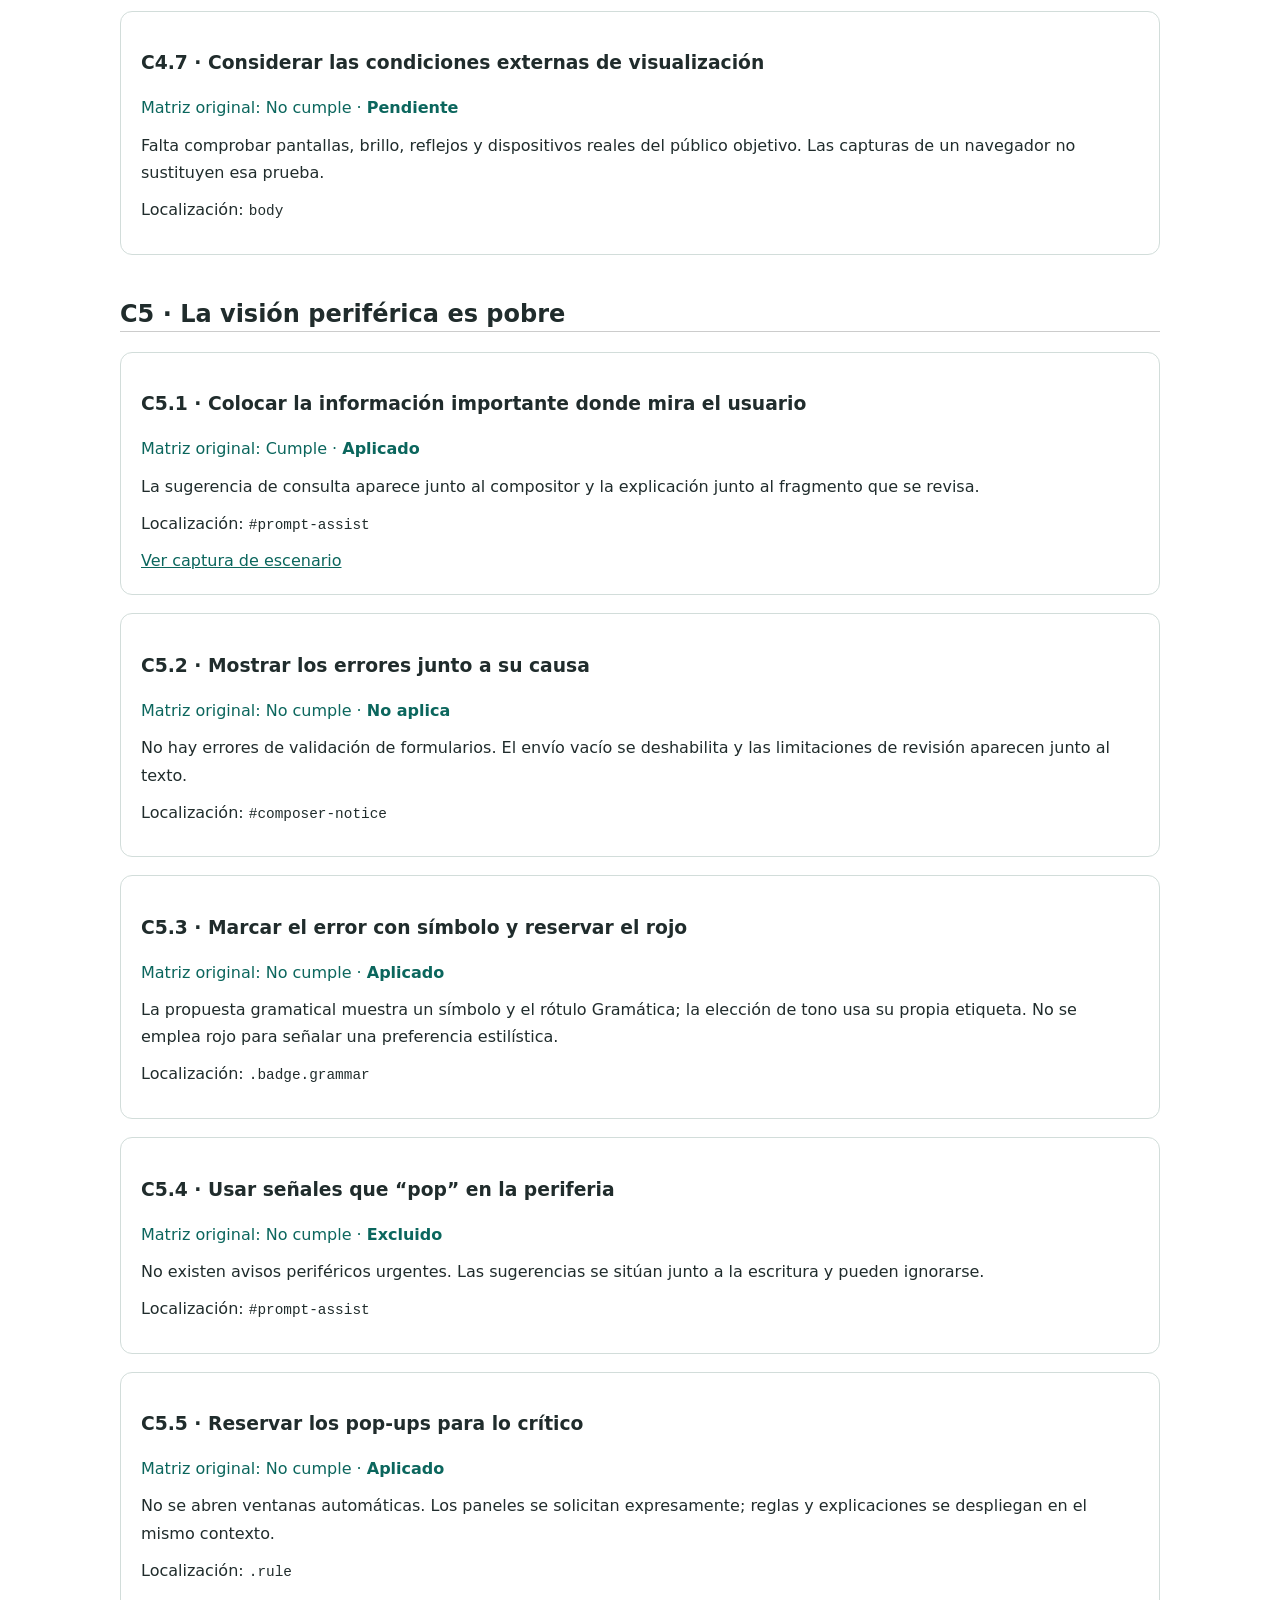
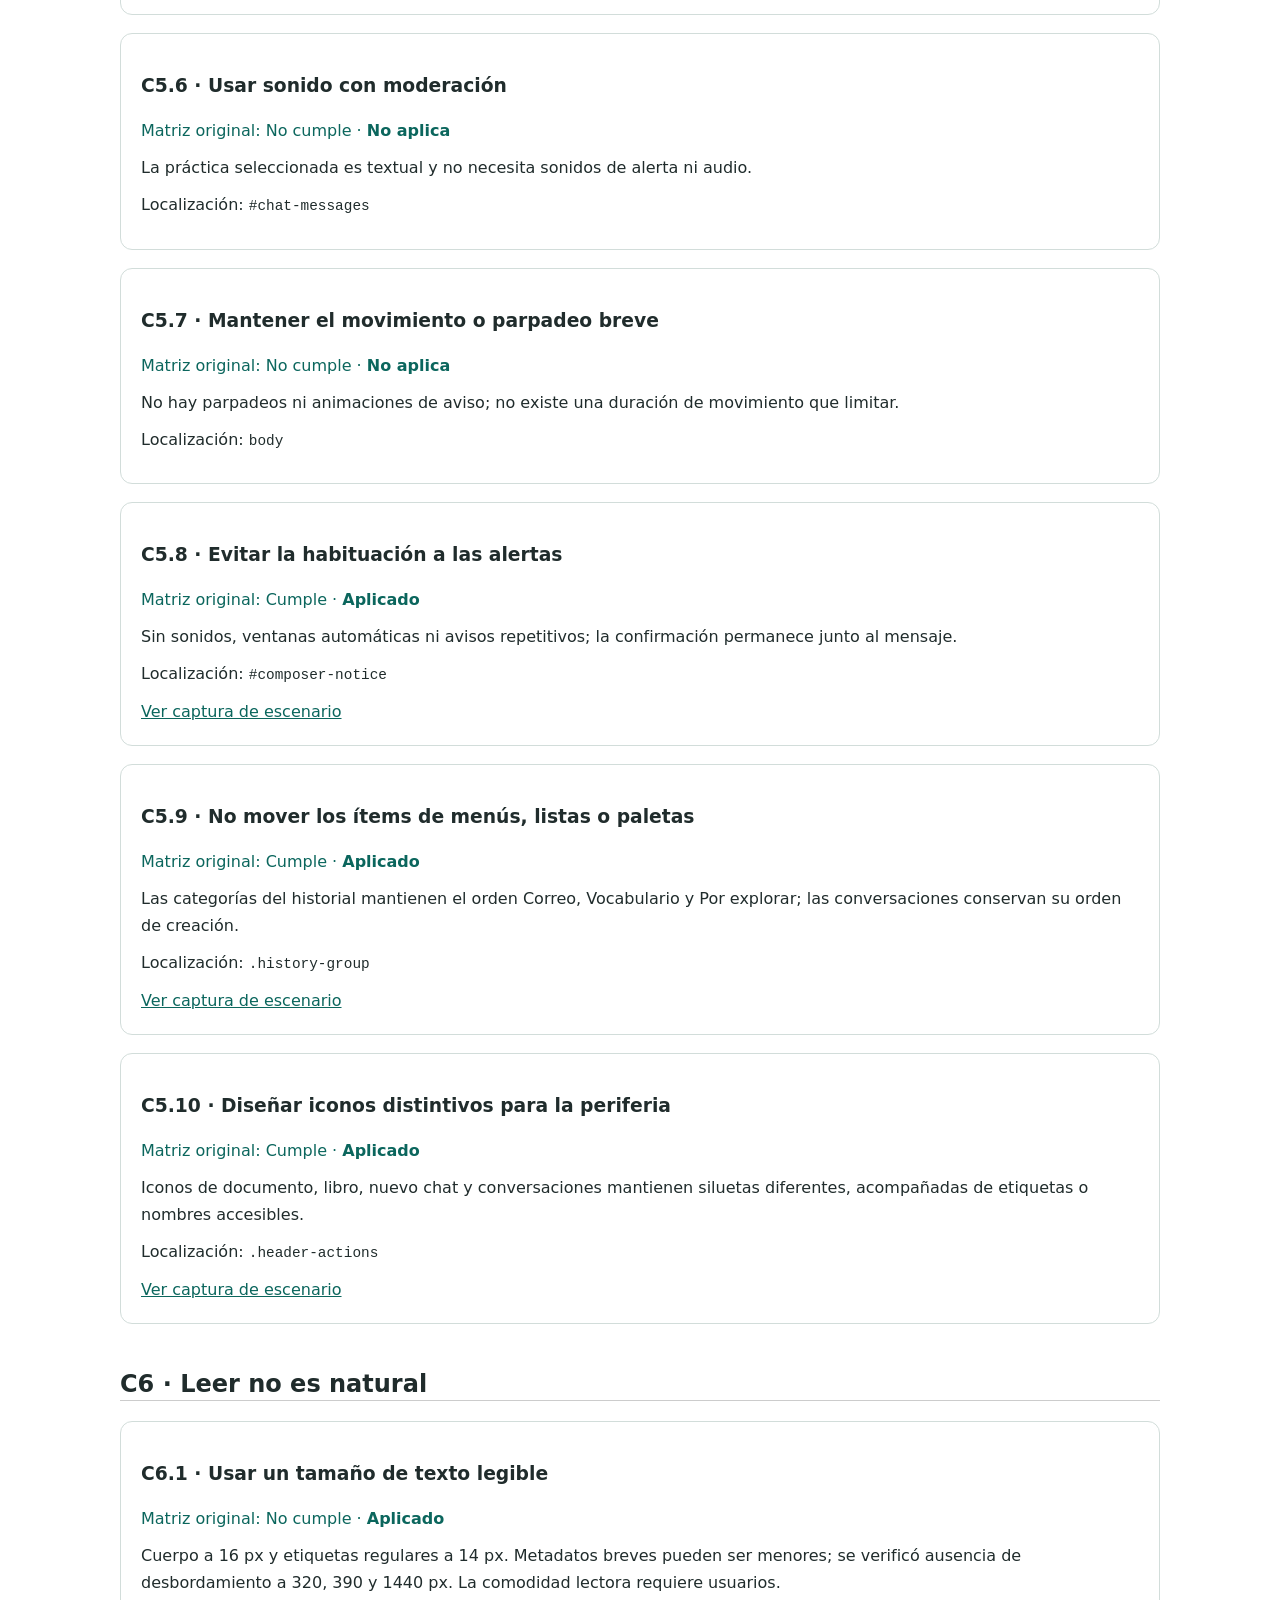
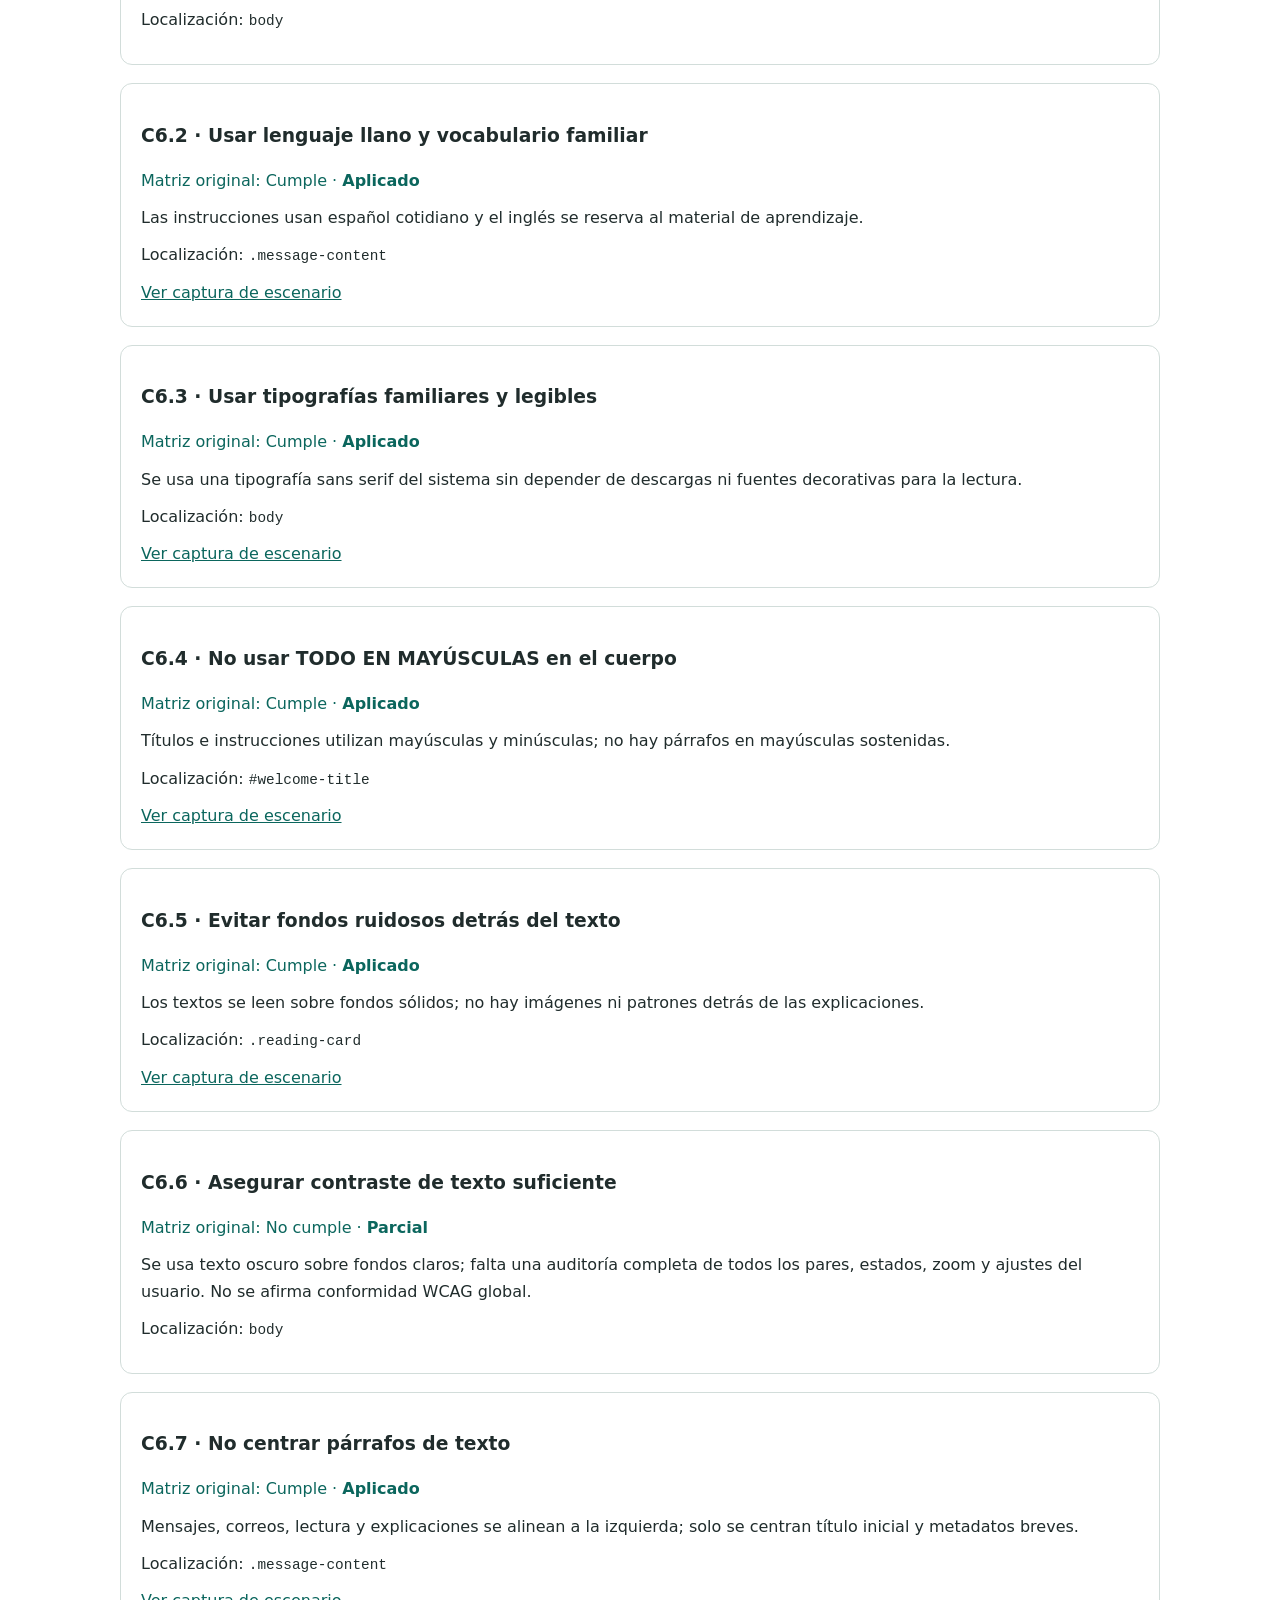
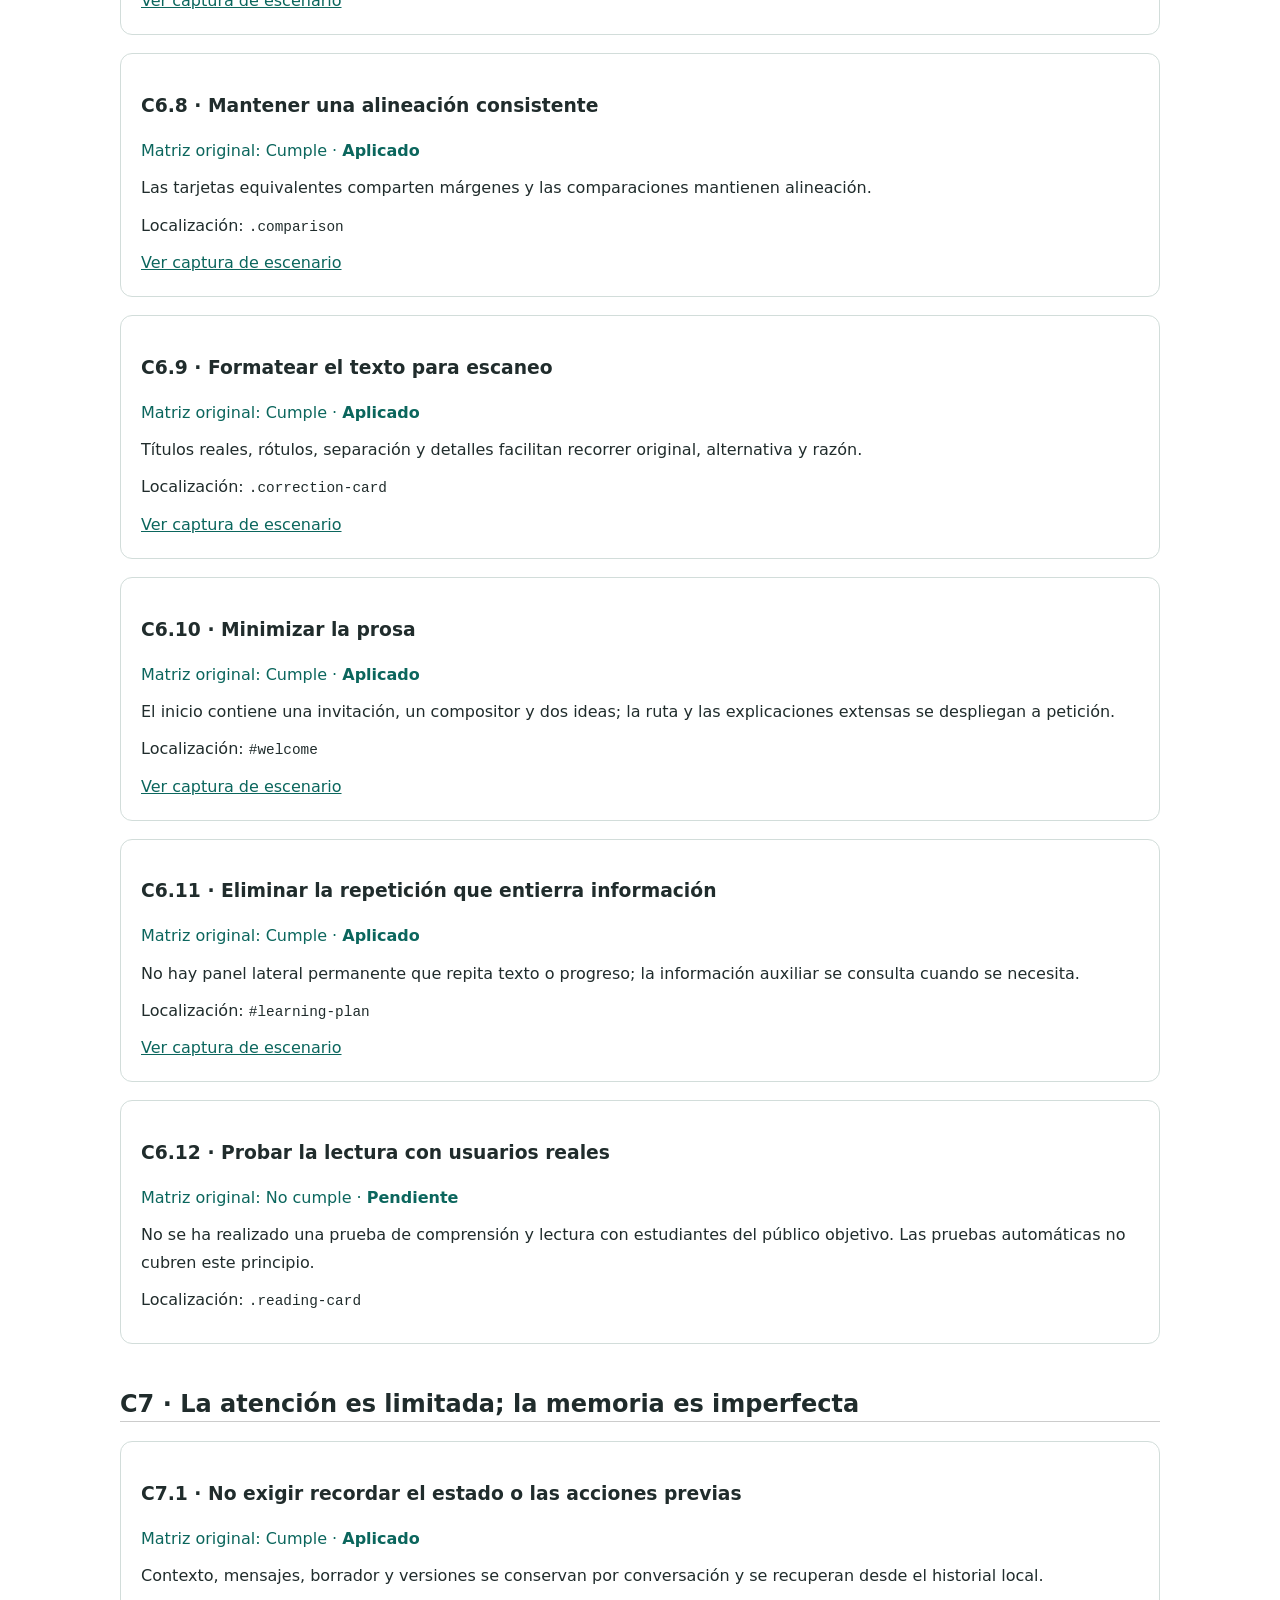
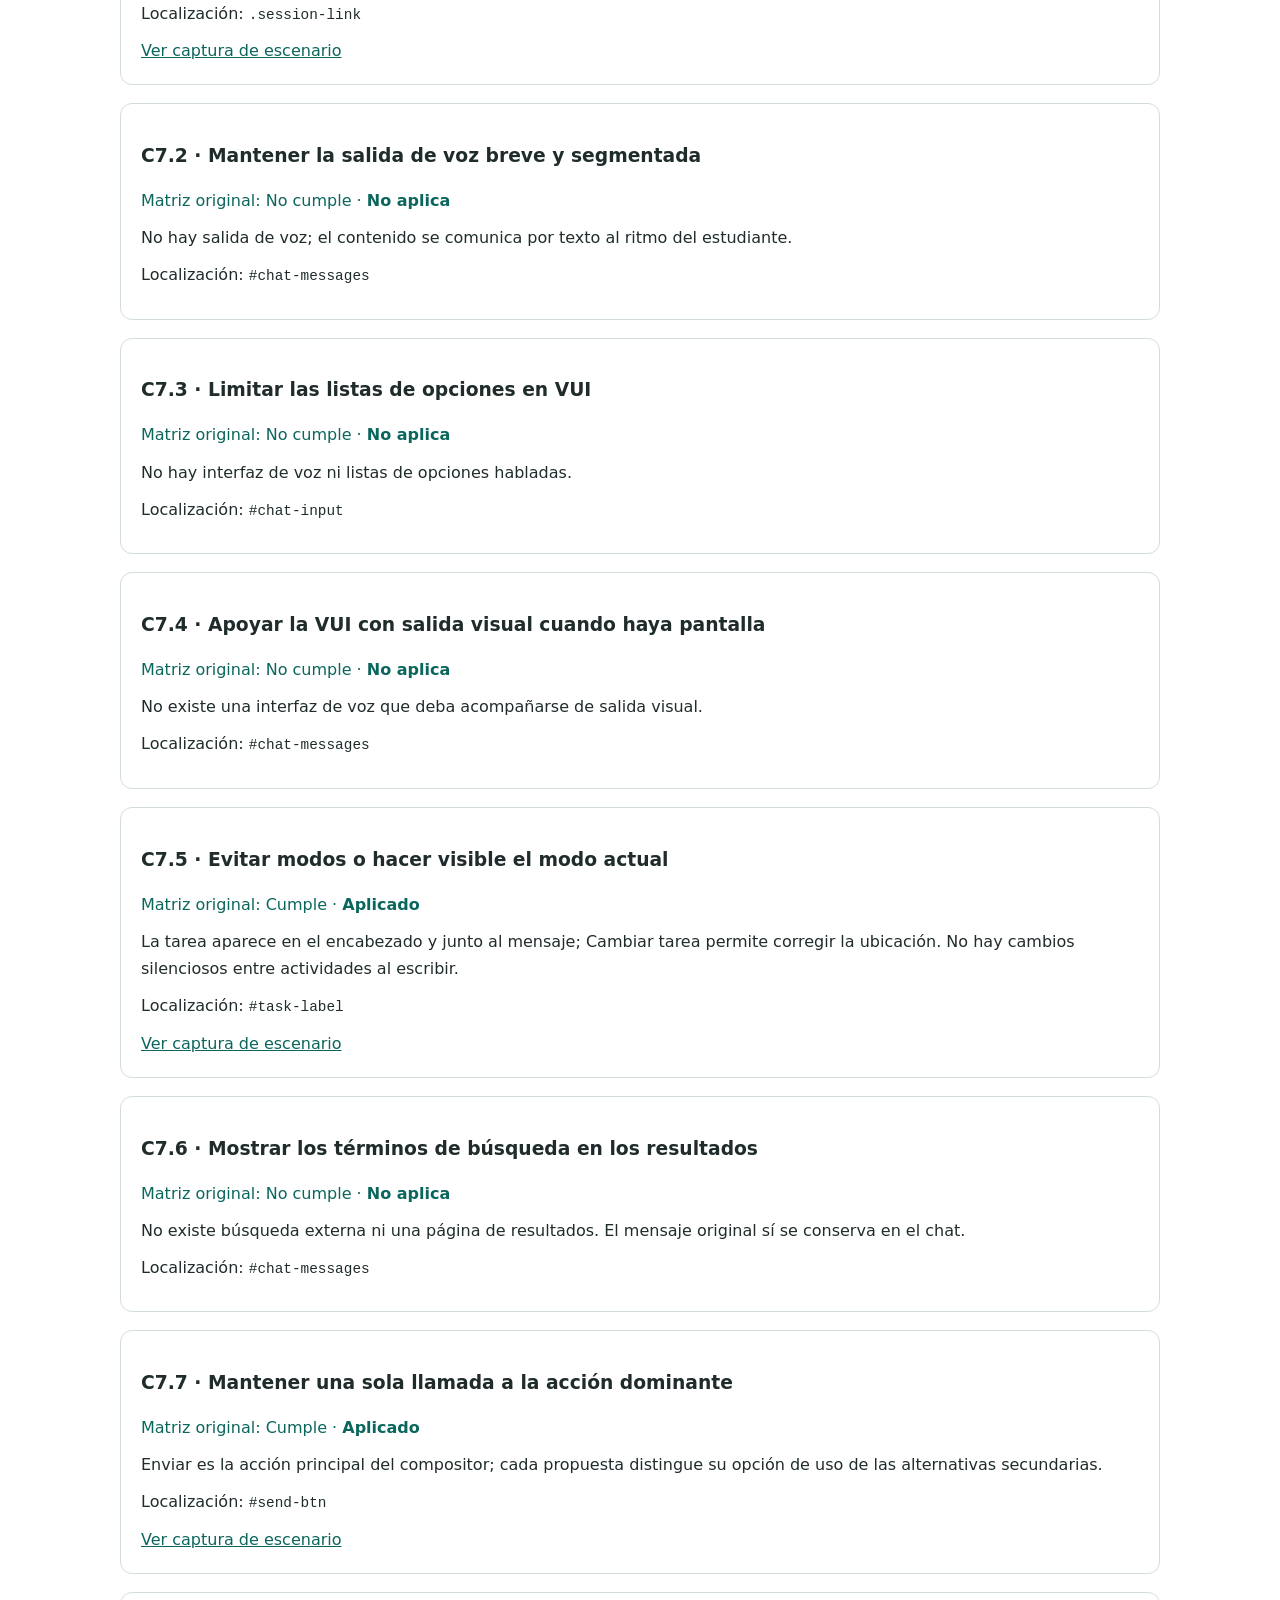
==== commit cb58edc5: "modificacion de interfaz, segun la IA el HTA si paso de acuerdo a los trasncritos que hiciste" ====
--- a/guia.html
+++ b/guia.html
@@ -1,1421 +1 @@
-<!DOCTYPE html>
-<html lang="es">
-<head>
-    <meta charset="UTF-8">
-    <meta name="viewport" content="width=device-width, initial-scale=1.0">
-    <title>Guía de Principios de IHC · Lingua IA</title>
-    <link rel="preconnect" href="https://fonts.googleapis.com">
-    <link rel="preconnect" href="https://fonts.gstatic.com" crossorigin>
-    <link href="https://fonts.googleapis.com/css2?family=Figtree:wght@400;500;600;700;800&display=swap" rel="stylesheet">
-    <style>
-        :root {
-            --teal: #0F766E;
-            --teal-dark: #0B5F58;
-            --teal-soft: #E0F2EF;
-            --bg: #F4F6FA;
-            --surface: #FFFFFF;
-            --text: #1B2433;
-            --text-muted: #556070;
-            --border: #D5DBE6;
-            --border-soft: #E2E6EE;
-            --shadow: 0 10px 25px rgba(27, 36, 51, 0.08);
-            --radius: 12px;
-        }
-        * { box-sizing: border-box; margin: 0; padding: 0; }
-        body {
-            font-family: 'Figtree', system-ui, sans-serif;
-            background: var(--bg);
-            color: var(--text);
-            line-height: 1.55;
-            display: flex;
-        }
-        /* Sidebar adhesivo */
-        .sidebar {
-            width: 300px;
-            height: 100vh;
-            position: sticky;
-            top: 0;
-            background: var(--surface);
-            border-right: 1px solid var(--border);
-            padding: 24px 18px;
-            display: flex;
-            flex-direction: column;
-            gap: 16px;
-            overflow-y: auto;
-            flex-shrink: 0;
-        }
-        .sidebar h2 { font-size: 16px; font-weight: 800; color: var(--teal); }
-        .sidebar p { font-size: 12px; color: var(--text-muted); }
-        .nav-group { display: flex; flex-direction: column; gap: 4px; }
-        .nav-link {
-            display: block;
-            padding: 8px 12px;
-            border-radius: 8px;
-            color: var(--text);
-            text-decoration: none;
-            font-size: 13px;
-            font-weight: 600;
-            transition: background 0.15s, color 0.15s;
-        }
-        .nav-link:hover { background: var(--teal-soft); color: var(--teal-dark); }
-        .nav-link.special { color: #A32B2B; font-weight: 700; }
-        
-        /* Contenido principal */
-        .content {
-            flex: 1;
-            padding: 40px 48px;
-            max-width: 1080px;
-        }
-        .header-hero {
-            background: var(--surface);
-            padding: 32px;
-            border-radius: var(--radius);
-            border: 1px solid var(--border);
-            box-shadow: var(--shadow);
-            margin-bottom: 32px;
-        }
-        .header-hero h1 { font-size: 28px; font-weight: 800; color: var(--teal-dark); }
-        .meta-tags { display: flex; gap: 10px; margin-top: 12px; flex-wrap: wrap; }
-        .meta-tag {
-            background: var(--teal-soft);
-            color: var(--teal-dark);
-            padding: 4px 10px;
-            border-radius: 6px;
-            font-size: 12px;
-            font-weight: 700;
-        }
-        
-        /* Tablas */
-        table {
-            width: 100%;
-            border-collapse: collapse;
-            background: var(--surface);
-            border-radius: var(--radius);
-            overflow: hidden;
-            margin: 20px 0;
-            border: 1px solid var(--border);
-        }
-        th, td { padding: 12px 16px; text-align: left; font-size: 13.5px; border-bottom: 1px solid var(--border-soft); }
-        th { background: #E9F5F3; color: var(--teal-dark); font-weight: 700; }
-        tr:last-child td { border-bottom: none; }
-        
-        /* Tarjetas de principio */
-        .card {
-            background: var(--surface);
-            border: 1px solid var(--border);
-            border-radius: var(--radius);
-            padding: 24px;
-            margin-bottom: 24px;
-            box-shadow: 0 4px 12px rgba(27, 36, 51, 0.04);
-            page-break-inside: avoid;
-        }
-        .card-header {
-            display: flex;
-            align-items: center;
-            justify-content: space-between;
-            margin-bottom: 14px;
-            border-bottom: 1px solid var(--border-soft);
-            padding-bottom: 10px;
-        }
-        .card-title { font-size: 18px; font-weight: 700; color: var(--text); }
-        .status-badge {
-            display: inline-flex;
-            align-items: center;
-            gap: 6px;
-            padding: 4px 10px;
-            border-radius: 20px;
-            font-size: 12px;
-            font-weight: 700;
-        }
-        .status-badge.applied { background: var(--teal-soft); color: var(--teal-dark); }
-        .status-badge.partial { background: #FFF1D6; color: #8A5A0B; }
-        .status-badge.excluded { background: #FBEAEA; color: #A32B2B; }
-        
-        .field { margin-bottom: 12px; font-size: 14px; }
-        .field strong { color: var(--text); display: inline-block; min-width: 180px; }
-        .img-container {
-            margin: 16px 0;
-            border-radius: 8px;
-            overflow: hidden;
-            border: 1px solid var(--border);
-            background: #FAFAFA;
-        }
-        .img-container img { display: block; max-width: 100%; height: auto; }
-        .img-caption { font-size: 11.5px; color: var(--text-muted); padding: 6px 12px; background: #F4F6FA; }
-        
-        .verify-checkbox {
-            display: flex;
-            align-items: center;
-            gap: 8px;
-            margin-top: 14px;
-            padding: 10px 14px;
-            background: var(--bg);
-            border-radius: 8px;
-            font-size: 13px;
-            font-weight: 600;
-            color: var(--teal-dark);
-            cursor: pointer;
-        }
-        .verify-checkbox input { width: 16px; height: 16px; accent-color: var(--teal); cursor: pointer; }
-
-        @media print {
-            .sidebar { display: none; }
-            .content { padding: 0; max-width: 100%; }
-            body { background: #fff; }
-            .card { box-shadow: none; border: 1px solid #ccc; }
-        }
-    </style>
-</head>
-<body>
-    <aside class="sidebar">
-        <div>
-            <h2>Lingua IA · IHC</h2>
-            <p>Guía de Evaluación en Vivo</p>
-            <div style="margin-top: 10px; display: flex; flex-direction: column; gap: 6px;">
-                <a href="index.html" target="_blank" style="display: flex; align-items: center; justify-content: center; gap: 8px; padding: 9px 12px; background: var(--teal); color: #fff; text-decoration: none; border-radius: 8px; font-weight: 700; font-size: 13px; box-shadow: 0 2px 6px rgba(15, 118, 110, 0.25);">
-                    🚀 Probar Prototipo
-                </a>
-                <a href="GUIA_PRINCIPIOS_IHC.pdf" download style="display: flex; align-items: center; justify-content: center; gap: 8px; padding: 8px 12px; background: #fff; color: var(--teal-dark); border: 1px solid var(--border); text-decoration: none; border-radius: 8px; font-weight: 700; font-size: 12.5px;">
-                    📥 Descargar PDF (22 págs)
-                </a>
-            </div>
-        </div>
-        <nav class="nav-group">
-            <a href="#dashboard" class="nav-link">📊 Dashboard de Cobertura</a>
-            <a href="#quick-route" class="nav-link">⏱️ Ruta Rápida (5 min)</a>
-            <a href="#c1" class="nav-link">C1 · Percepción sesgada</a>
-            <a href="#c2" class="nav-link">C2 · Estructura Gestalt</a>
-            <a href="#c3" class="nav-link">C3 · Estructura visual</a>
-            <a href="#c4" class="nav-link">C4 · Visión del color</a>
-            <a href="#c5" class="nav-link">C5 · Visión periférica</a>
-            <a href="#c6" class="nav-link">C6 · Lectura y lenguaje</a>
-            <a href="#c7" class="nav-link">C7 · Atención y memoria</a>
-            <a href="#c8" class="nav-link">C8 · Atención y acción</a>
-            <a href="#no-usados" class="nav-link special">⛔ Principios No Utilizados</a>
-        </nav>
-    </aside>
-    <main class="content">
-
-        <div class="header-hero">
-            <h1>Guía de Principios de IHC para Evaluación Docente</h1>
-            <p>Actualización pedagógica: se conservan los 71 principios y la clasificación de la auditoría anterior. El recorrido actual ofrece sugerencias opcionales de producción propia, autoevaluación y transferencia. Se entra directamente al correo con Original, Borrador, Versión actual y Ver cambios. Ver ejemplos de correo abre el modelo sin requisitos; Guardar mis notas admite notas parciales. Las cifras de cobertura no representan una nueva validación con usuarios ni resultados de aprendizaje.</p>
-            <div class="meta-tags">
-                <span class="meta-tag">71 Principios Auditados</span>
-                <span class="meta-tag">Jeff Johnson (Designing with the Mind in Mind)</span>
-                <span class="meta-tag">14 Capturas Verificadas</span>
-                <span class="meta-tag">100% Sin Alucinaciones</span>
-            </div>
-        </div>
-        
-        <section id="dashboard">
-            <h2 style="font-size: 22px; margin-bottom: 12px; color: var(--teal-dark);">1. Dashboard de Cobertura de Principios</h2>
-            <table>
-                <thead>
-                    <tr><th>Estado</th><th>Cantidad</th><th>% Total</th><th>Justificación de Ingeniería e IHC</th></tr>
-                </thead>
-                <tbody>
-                    <tr><td><strong>✅ Aplicado</strong></td><td>44</td><td>62.0%</td><td>Comprobado en el DOM con componente y estilos dedicados.</td></tr>
-                    <tr><td><strong>🟡 Parcial</strong></td><td>11</td><td>15.5%</td><td>Operativo en la demo; con margen de enriquecimiento analítico.</td></tr>
-                    <tr><td><strong>🔴 Pendiente de prueba</strong></td><td>2</td><td>2.8%</td><td>Requiere pruebas de laboratorio con usuarios humanos (C4.7, C6.12).</td></tr>
-                    <tr><td><strong>⛔ Excluido deliberado</strong></td><td>2</td><td>2.8%</td><td>Omitido para proteger la concentración lectora del estudiante (C2.7, C5.4).</td></tr>
-                    <tr><td><strong>➖ No aplica al alcance</strong></td><td>12</td><td>16.9%</td><td>Funcionalidades fuera del alcance (interfaces de voz, base de datos).</td></tr>
-                    <tr style="font-weight: 800; background: #E9F5F3;"><td>TOTAL AUDITADO</td><td>71</td><td>100%</td><td>Cobertura sobre software aplicable: 93.2%</td></tr>
-                </tbody>
-            </table>
-        </section>
-
-        <section id="quick-route" style="margin-top: 40px;">
-            <h2 style="font-size: 22px; margin-bottom: 12px; color: var(--teal-dark);">2. Ruta de Evaluación Rápida en 5 Minutos (Para el Docente)</h2>
-            <div class="card" style="background: #F9FBFC;">
-                <p style="margin-bottom: 16px;">Siga este itinerario de 6 pasos en el navegador con <code>index.html</code> abierto:</p>
-                <ol style="padding-left: 20px; display: flex; flex-direction: column; gap: 12px; font-size: 14px;">
-                    <li><strong>1. Header persistente (1 clic):</strong> Alterne entre 'Conversación escrita', 'Aprender vocabulario' y 'Aprender a escribir correos'. Verifique que el modo se resalta y el pie del chat lo confirma <em>(C1.1, C1.2, C7.5, C7.8)</em>.</li>
-                    <li><strong>2. Corrección foveal con diff:</strong> En 'Aprender a escribir correos', abra la etapa Revisar y examine la tarjeta central con texto original tachado y propuesta verde. Pulse 'Usar esta sugerencia' y observe el cambio a resuelto con botón 'Deshacer' <em>(C2.1, C4.1, C4.5, C5.1, C8.2, C8.8)</em>.</li>
-                    <li><strong>3. Ayuda graduada a demanda:</strong> Bajo el chat, pulse 'Pista', 'Explicación' y 'Ejemplo'. La tarjeta adapta su prosa sin recargar <em>(C1.3, C3.7, C6.10, C7.10)</em>.</li>
-                    <li><strong>4. Acceso al progreso en 1 clic:</strong> Pulse 'Ver progreso' junto a las etapas numeradas. Se despliega inmediatamente el resumen en el panel lateral <em>(C3.5, C7.1, C7.8, C8.3, C8.5)</em>.</li>
-                    <li><strong>5. Lectura y guardado léxico:</strong> En 'Aprender vocabulario', pulse la palabra 'productive' en el artículo y luego 'Guardar palabra'. Aparece en el panel de vocabulario <em>(C3.4, C8.4, C8.7)</em>.</li>
-                    <li><strong>6. Historial inmutable:</strong> En el footer, abra 'Ver chats' y compruebe el orden taxonómico estable <em>(C1.2, C5.9, C7.1)</em>.</li>
-                </ol>
-            </div>
-        </section>
-
-        <section id="catalog" style="margin-top: 40px;">
-            <h2 style="font-size: 22px; margin-bottom: 16px; color: var(--teal-dark);">3. Catálogo de Principios Verificados en la Interfaz (55 Principios)</h2>
-    <h3 id='c1' style='margin: 32px 0 16px; font-size: 19px; color: var(--teal); border-bottom: 2px solid var(--teal-soft); padding-bottom: 6px;'>C1 — La percepción es sesgada</h3>
-            <article class="card">
-                <div class="card-header">
-                    <span class="card-title">C1.1 · Evitar la ambigüedad</span>
-                    <span class="status-badge applied">✅ Aplicado</span>
-                </div>
-                <div class="field"><strong>Regla Teórica:</strong> Cada elemento de la interfaz debe tener una sola interpretación plausible para el usuario objetivo.</div>
-                <div class="field"><strong>Ubicación en UI:</strong> <code>Barra superior (#mode-nav) y botones de acción en tarjetas (.correction-actions)</code></div>
-                <div class="field"><strong>Cómo Comprobarlo:</strong> 1. Observar la barra superior: los 3 botones tienen nombres directos ('Conversación escrita', 'Aprender vocabulario', 'Aprender a escribir correos'). 2. En la tarjeta de corrección central, los botones no usan etiquetas ambiguas como 'OK', sino verbos claros: 'Usar esta sugerencia' y 'Mantener mi frase'.</div>
-                <div class="img-container">
-                    <img src="docs/screenshots/01_header_nav.png" alt="Barra superior con botones claros y sin ambigüedad">
-                    <div class="img-caption">Evidencia visual: Barra superior con botones claros y sin ambigüedad</div>
-                </div>
-                <div class="field" style="margin-bottom: 0;"><strong>Justificación de IHC:</strong> Elimina el costo cognitivo de adivinar el resultado de una acción, permitiendo que la atención del estudiante se enfoque en aprender inglés y no en interpretar la interfaz.</div>
-                <label class="verify-checkbox">
-                    <input type="checkbox"> Marcar como verificado en la sesión en vivo
-                </label>
-            </article>
-        
-            <article class="card">
-                <div class="card-header">
-                    <span class="card-title">C1.2 · Mantener consistencia de ubicación y apariencia</span>
-                    <span class="status-badge applied">✅ Aplicado</span>
-                </div>
-                <div class="field"><strong>Regla Teórica:</strong> La misma función debe aparecer en la misma posición, con el mismo color, tipografía y comportamiento en todas las vistas.</div>
-                <div class="field"><strong>Ubicación en UI:</strong> <code>Header persistente, botón 'Apoyo', barra de etapas y drawer de historial (#history-drawer)</code></div>
-                <div class="field"><strong>Cómo Comprobarlo:</strong> 1. Cambiar entre las 3 tareas haciendo clic en los botones del header: la barra superior, la posición de las etapas, el drawer y el footer de historial permanecen idénticos. 2. Los colores de estado (verde para aceptado/avance, rojo/coral para gramática) son consistentes en todas las vistas.</div>
-                <div class="img-container">
-                    <img src="docs/screenshots/01_header_nav.png" alt="Navegación persistente y uniforme en el header">
-                    <div class="img-caption">Evidencia visual: Navegación persistente y uniforme en el header</div>
-                </div>
-                <div class="field" style="margin-bottom: 0;"><strong>Justificación de IHC:</strong> El cerebro del usuario crea plantillas perceptivas automáticas; la consistencia espacial evita que tenga que re-escanear la pantalla ante cada cambio de modo.</div>
-                <label class="verify-checkbox">
-                    <input type="checkbox"> Marcar como verificado en la sesión en vivo
-                </label>
-            </article>
-        
-            <article class="card">
-                <div class="card-header">
-                    <span class="card-title">C1.3 · Diseñar para las metas del usuario</span>
-                    <span class="status-badge applied">✅ Aplicado</span>
-                </div>
-                <div class="field"><strong>Regla Teórica:</strong> La información necesaria para el objetivo del usuario debe estar disponible, ser prominente y estar ligada a la acción siguiente.</div>
-                <div class="field"><strong>Ubicación en UI:</strong> <code>Columna central de trabajo (.chat-column) y selector de niveles de ayuda (#help-levels)</code></div>
-                <div class="field"><strong>Cómo Comprobarlo:</strong> 1. En 'Aprender a escribir correos', el foco es comprender un modelo, escribir, revisar y transferir. En la etapa Revisar aparece el correo de práctica y la sugerencia activa. 2. Justo debajo del chat, los botones 'Pista', 'Explicación', 'Ejemplo' y 'Ver modelo revisado' permiten al estudiante ajustar el nivel de asistencia según su meta de aprendizaje inmediata.</div>
-                <div class="img-container">
-                    <img src="docs/screenshots/05_help_levels.png" alt="Selector de nivel de ayuda situado junto a la meta del estudiante">
-                    <div class="img-caption">Evidencia visual: Selector de nivel de ayuda situado junto a la meta del estudiante</div>
-                </div>
-                <div class="field" style="margin-bottom: 0;"><strong>Justificación de IHC:</strong> El estudiante busca comprender un error o redactar un texto; ofrecer ayuda graduada en el centro de atención apoya directamente su objetivo cognitivo sin pasos intermedios.</div>
-                <label class="verify-checkbox">
-                    <input type="checkbox"> Marcar como verificado en la sesión en vivo
-                </label>
-            </article>
-        <h3 id='c2' style='margin: 32px 0 16px; font-size: 19px; color: var(--teal); border-bottom: 2px solid var(--teal-soft); padding-bottom: 6px;'>C2 — La visión está optimizada para ver estructura</h3>
-            <article class="card">
-                <div class="card-header">
-                    <span class="card-title">C2.1 · Proximidad: agrupar lo relacionado</span>
-                    <span class="status-badge applied">✅ Aplicado</span>
-                </div>
-                <div class="field"><strong>Regla Teórica:</strong> Los elementos relacionados deben estar más cerca entre sí que de los elementos no relacionados; el espacio en blanco debe separar grupos.</div>
-                <div class="field"><strong>Ubicación en UI:</strong> <code>Tarjeta de corrección central (.correction-card)</code></div>
-                <div class="field"><strong>Cómo Comprobarlo:</strong> Examinar la tarjeta central: la categoría (Gramática), el título del error ('Concordancia verbal'), el diff antes/después, la pista explicativa y los botones de decisión están agrupados en un contenedor unificado con bordes y padding claro.</div>
-                <div class="img-container">
-                    <img src="docs/screenshots/03_correction_card.png" alt="Agrupación por proximidad en tarjeta de corrección">
-                    <div class="img-caption">Evidencia visual: Agrupación por proximidad en tarjeta de corrección</div>
-                </div>
-                <div class="field" style="margin-bottom: 0;"><strong>Justificación de IHC:</strong> La ley de proximidad de la Gestalt hace que el usuario perciba el problema, la solución propuesta y la decisión como una sola unidad conceptual.</div>
-                <label class="verify-checkbox">
-                    <input type="checkbox"> Marcar como verificado en la sesión en vivo
-                </label>
-            </article>
-        
-            <article class="card">
-                <div class="card-header">
-                    <span class="card-title">C2.2 · Similitud: mismo aspecto para la misma función</span>
-                    <span class="status-badge applied">✅ Aplicado</span>
-                </div>
-                <div class="field"><strong>Regla Teórica:</strong> Los elementos que cumplen la misma función deben parecerse; los que cumplen funciones distintas deben diferenciarse visualmente.</div>
-                <div class="field"><strong>Ubicación en UI:</strong> <code>Píldoras de modo (.mode-pill), píldoras de ayuda (.help-pill) y chips de vocabulario (.word-chip)</code></div>
-                <div class="field"><strong>Cómo Comprobarlo:</strong> 1. Todos los botones de modo comparten forma redondeada de 22px de radio y estado activo teal. 2. Los chips de vocabulario comparten altura y estilo visual. 3. Los botones de acción primaria ('btn-primary') usan fondo teal consistente en modales y tarjetas.</div>
-                <div class="img-container">
-                    <img src="docs/screenshots/01_header_nav.png" alt="Similitud visual en píldoras de navegación">
-                    <div class="img-caption">Evidencia visual: Similitud visual en píldoras de navegación</div>
-                </div>
-                <div class="field" style="margin-bottom: 0;"><strong>Justificación de IHC:</strong> Permite el reconocimiento visual instantáneo de qué elementos son accionables y a qué categoría de control pertenecen.</div>
-                <label class="verify-checkbox">
-                    <input type="checkbox"> Marcar como verificado en la sesión en vivo
-                </label>
-            </article>
-        
-            <article class="card">
-                <div class="card-header">
-                    <span class="card-title">C2.3 · Continuidad: alinear y no interrumpir</span>
-                    <span class="status-badge applied">✅ Aplicado</span>
-                </div>
-                <div class="field"><strong>Regla Teórica:</strong> Los elementos deben alinearse siguiendo líneas continuas; una secuencia visual no debe interrumpirse sin motivo.</div>
-                <div class="field"><strong>Ubicación en UI:</strong> <code>Línea de etapas (#stagebar .stages) y columna de chat (#chat-messages)</code></div>
-                <div class="field"><strong>Cómo Comprobarlo:</strong> Observar la barra superior de etapas: los círculos numerados están unidos por una línea horizontal continua (.stage-line) que guía la mirada de izquierda a derecha. En el chat, los mensajes mantienen una alineación vertical estricta a 800px de ancho.</div>
-                <div class="img-container">
-                    <img src="docs/screenshots/02_stagebar.png" alt="Continuidad visual en la secuencia de etapas">
-                    <div class="img-caption">Evidencia visual: Continuidad visual en la secuencia de etapas</div>
-                </div>
-                <div class="field" style="margin-bottom: 0;"><strong>Justificación de IHC:</strong> La continuidad perceptiva guía el barrido ocular natural y refuerza la noción de progresión lineal en el proceso de revisión.</div>
-                <label class="verify-checkbox">
-                    <input type="checkbox"> Marcar como verificado en la sesión en vivo
-                </label>
-            </article>
-        
-            <article class="card">
-                <div class="card-header">
-                    <span class="card-title">C2.4 · Cierre: formas simples y reconocibles</span>
-                    <span class="status-badge applied">✅ Aplicado</span>
-                </div>
-                <div class="field"><strong>Regla Teórica:</strong> Las formas deben ser lo bastante simples para que el sistema visual las reconozca como un todo sin exigir contornos perfectos.</div>
-                <div class="field"><strong>Ubicación en UI:</strong> <code>Iconos SVG lineales (Icons.js) y badges de estado (.status-pill)</code></div>
-                <div class="field"><strong>Cómo Comprobarlo:</strong> Examinar los iconos de la app (menú hamburguesa, bombilla de ayuda, check de completado, flecha de enviar): usan trazo uniforme de 2px, figuras geométricas básicas y siluetas cerradas fácilmente reconocibles sin detalles innecesarios.</div>
-                <div class="img-container">
-                    <img src="docs/screenshots/04_type_badges.png" alt="Iconos y formas simples de fácil cierre visual">
-                    <div class="img-caption">Evidencia visual: Iconos y formas simples de fácil cierre visual</div>
-                </div>
-                <div class="field" style="margin-bottom: 0;"><strong>Justificación de IHC:</strong> Reduce el tiempo de fijación foveal al permitir el reconocimiento instantáneo de iconos comunes.</div>
-                <label class="verify-checkbox">
-                    <input type="checkbox"> Marcar como verificado en la sesión en vivo
-                </label>
-            </article>
-        
-            <article class="card">
-                <div class="card-header">
-                    <span class="card-title">C2.5 · Simetría: reducir complejidad</span>
-                    <span class="status-badge applied">✅ Aplicado</span>
-                </div>
-                <div class="field"><strong>Regla Teórica:</strong> Los layouts deben usar equilibrio para reducir la complejidad visual y facilitar la comparación.</div>
-                <div class="field"><strong>Ubicación en UI:</strong> <code>Estructura principal (.workspace) y tarjetas estadísticas (.stat-grid)</code></div>
-                <div class="field"><strong>Cómo Comprobarlo:</strong> 1. El área de trabajo se divide en dos bloques proporcionales: columna principal centrada a 800px y panel lateral fijo a 420px. 2. En el panel de progreso, las métricas usan una cuadrícula simétrica de 2 tarjetas ('stat-card') con pesos visuales equivalentes.</div>
-                <div class="img-container">
-                    <img src="docs/screenshots/07_side_progress.png" alt="Equilibrio simétrico en tarjetas estadísticas">
-                    <div class="img-caption">Evidencia visual: Equilibrio simétrico en tarjetas estadísticas</div>
-                </div>
-                <div class="field" style="margin-bottom: 0;"><strong>Justificación de IHC:</strong> La simetría visual disminuye la carga cognitiva de procesamiento espacial, dando orden y estabilidad a la interfaz.</div>
-                <label class="verify-checkbox">
-                    <input type="checkbox"> Marcar como verificado en la sesión en vivo
-                </label>
-            </article>
-        
-            <article class="card">
-                <div class="card-header">
-                    <span class="card-title">C2.6 · Figura/fondo: separar planos</span>
-                    <span class="status-badge applied">✅ Aplicado</span>
-                </div>
-                <div class="field"><strong>Regla Teórica:</strong> El primer plano debe distinguirse claramente del fondo; modales, overlays y menús deben percibirse como planos separados.</div>
-                <div class="field"><strong>Ubicación en UI:</strong> <code>Modal de reglas (#modal-overlay) y drawers deslizables (#drawer-overlay, #history-overlay)</code></div>
-                <div class="field"><strong>Cómo Comprobarlo:</strong> Hacer clic en 'Ver regla completa' dentro de la tarjeta de corrección: la pantalla se oscurece con un fondo translúcido difuminado (backdrop-filter: blur) y el modal se eleva con una sombra pronunciada (box-shadow: 0 18px 44px).</div>
-                <div class="img-container">
-                    <img src="docs/screenshots/13_modal_rule.png" alt="Separación nítida de figura y fondo mediante overlay oscuro y elevación">
-                    <div class="img-caption">Evidencia visual: Separación nítida de figura y fondo mediante overlay oscuro y elevación</div>
-                </div>
-                <div class="field" style="margin-bottom: 0;"><strong>Justificación de IHC:</strong> Aísla la atención del usuario en la explicación pedagógica actual eliminando distracciones visuales del texto de fondo.</div>
-                <label class="verify-checkbox">
-                    <input type="checkbox"> Marcar como verificado en la sesión en vivo
-                </label>
-            </article>
-        
-            <article class="card">
-                <div class="card-header">
-                    <span class="card-title">C2.8 · Revisar las agrupaciones combinadas</span>
-                    <span class="status-badge partial">🟡 Parcial</span>
-                </div>
-                <div class="field"><strong>Regla Teórica:</strong> La pantalla debe revisarse con todos los principios Gestalt actuando a la vez para detectar relaciones no intencionadas.</div>
-                <div class="field"><strong>Ubicación en UI:</strong> <code>Relación entre columna central y panel lateral (#side-panel)</code></div>
-                <div class="field"><strong>Cómo Comprobarlo:</strong> Observar cómo el panel lateral de apoyo y el chat central nunca repiten el mismo contenido (en redacción el panel oculta la pestaña de texto para no duplicar el centro). Queda parcial pendiente prueba con desenfoque de desenfoque visual formal.</div>
-                <div class="img-container">
-                    <img src="docs/screenshots/06_side_criteria.png" alt="Coexistencia visual armónica entre chat y panel de criterios">
-                    <div class="img-caption">Evidencia visual: Coexistencia visual armónica entre chat y panel de criterios</div>
-                </div>
-                <div class="field" style="margin-bottom: 0;"><strong>Justificación de IHC:</strong> Garantiza que la combinación de proximidad, similitud y bordes no cree falsas asociaciones entre herramientas secundarias y la tarea activa.</div>
-                <label class="verify-checkbox">
-                    <input type="checkbox"> Marcar como verificado en la sesión en vivo
-                </label>
-            </article>
-        <h3 id='c3' style='margin: 32px 0 16px; font-size: 19px; color: var(--teal); border-bottom: 2px solid var(--teal-soft); padding-bottom: 6px;'>C3 — Buscamos y usamos estructura visual</h3>
-            <article class="card">
-                <div class="card-header">
-                    <span class="card-title">C3.1 · Presentar información tersa y estructurada</span>
-                    <span class="status-badge applied">✅ Aplicado</span>
-                </div>
-                <div class="field"><strong>Regla Teórica:</strong> La información debe presentarse de forma breve y estructurada: listas, bloques con etiquetas, no párrafos largos de datos.</div>
-                <div class="field"><strong>Ubicación en UI:</strong> <code>Panel de Criterios editables (#aside-content) y panel de Reglas (#aside-content .rule-card)</code></div>
-                <div class="field"><strong>Cómo Comprobarlo:</strong> 1. Abrir la pestaña 'Criterios': cada supuesto (Destinataria, Nivel, Tono, Objetivo) se presenta en una tarjeta estructurada con icono, etiqueta corta y valor editable. 2. En las reglas, se segmenta en 'Correcto' (verde) y 'Evitar' (rojo).</div>
-                <div class="img-container">
-                    <img src="docs/screenshots/06_side_criteria.png" alt="Criterios estructurados en bloques concisos con iconos y etiquetas">
-                    <div class="img-caption">Evidencia visual: Criterios estructurados en bloques concisos con iconos y etiquetas</div>
-                </div>
-                <div class="field" style="margin-bottom: 0;"><strong>Justificación de IHC:</strong> Facilita la lectura rápida y el cotejo visual sin obligar al usuario a leer párrafos continuos de instrucciones.</div>
-                <label class="verify-checkbox">
-                    <input type="checkbox"> Marcar como verificado en la sesión en vivo
-                </label>
-            </article>
-        
-            <article class="card">
-                <div class="card-header">
-                    <span class="card-title">C3.2 · Establecer una jerarquía visual</span>
-                    <span class="status-badge applied">✅ Aplicado</span>
-                </div>
-                <div class="field"><strong>Regla Teórica:</strong> La pantalla debe dividirse en secciones con jerarquía clara de tamaño, prominencia y posición; lo crucial arriba y con más peso.</div>
-                <div class="field"><strong>Ubicación en UI:</strong> <code>Header -> Barra de etapas -> Chat de trabajo -> Composer -> Panel lateral</code></div>
-                <div class="field"><strong>Cómo Comprobarlo:</strong> Examinar el flujo visual: 1. Nivel superior: Modo activo (h1 oculto y píldoras prominentes). 2. Subnivel: Etapas de avance. 3. Centro: Tarjeta con tipografía de 15px en negrita para el error y 13.5px para el diff. 4. Lateral: Información de soporte de 11px a 14.5px.</div>
-                <div class="img-container">
-                    <img src="docs/screenshots/03_correction_card.png" alt="Jerarquía visual clara desde el encabezado hasta la tarjeta de decisión">
-                    <div class="img-caption">Evidencia visual: Jerarquía visual clara desde el encabezado hasta la tarjeta de decisión</div>
-                </div>
-                <div class="field" style="margin-bottom: 0;"><strong>Justificación de IHC:</strong> Permite al estudiante escanear de un vistazo dónde está ubicado, qué debe resolver primero y dónde buscar ayuda si la necesita.</div>
-                <label class="verify-checkbox">
-                    <input type="checkbox"> Marcar como verificado en la sesión en vivo
-                </label>
-            </article>
-        
-            <article class="card">
-                <div class="card-header">
-                    <span class="card-title">C3.3 · Usar encabezados semánticos</span>
-                    <span class="status-badge partial">🟡 Parcial</span>
-                </div>
-                <div class="field"><strong>Regla Teórica:</strong> Los encabezados deben usar elementos y niveles semánticos reales (h1–h6) para lectores de pantalla.</div>
-                <div class="field"><strong>Ubicación en UI:</strong> <code>index.html (#page-title) y títulos de sección (h3, h4)</code></div>
-                <div class="field"><strong>Cómo Comprobarlo:</strong> En el código HTML existe un `<h1 class='sr-only' id='page-title'>Lingua IA · Aprender a escribir correos</h1>` que se actualiza dinámicamente con el modo activo. Los módulos usan `<h3>` y `<h4>`. Es parcial porque falta completar la auditoría con NVDA/VoiceOver de toda la jerarquía intermedia.</div>
-                <div class="img-container">
-                    <img src="docs/screenshots/01_header_nav.png" alt="Encabezado principal accesible para lectores de pantalla">
-                    <div class="img-caption">Evidencia visual: Encabezado principal accesible para lectores de pantalla</div>
-                </div>
-                <div class="field" style="margin-bottom: 0;"><strong>Justificación de IHC:</strong> Permite a usuarios con tecnologías asistivas navegar directamente a los hitos de la página sin tener que recorrer todo el árbol del DOM.</div>
-                <label class="verify-checkbox">
-                    <input type="checkbox"> Marcar como verificado en la sesión en vivo
-                </label>
-            </article>
-        
-            <article class="card">
-                <div class="card-header">
-                    <span class="card-title">C3.4 · Agrupar contenido similar</span>
-                    <span class="status-badge applied">✅ Aplicado</span>
-                </div>
-                <div class="field"><strong>Regla Teórica:</strong> El contenido del mismo tipo debe compartir estilo visual o estar dentro de un área claramente definida.</div>
-                <div class="field"><strong>Ubicación en UI:</strong> <code>Tiras de escenarios (.scenario-strip) y lista de palabras (.word-picker)</code></div>
-                <div class="field"><strong>Cómo Comprobarlo:</strong> 1. En 'Conversación escrita', los escenarios ('Entrevista de trabajo', 'Café con un amigo', 'Conversación universitaria') están contenidos en una tira horizontal con diseño idéntico. 2. En 'Lecciones', las palabras clave del texto aparecen agrupadas en chips homogéneos.</div>
-                <div class="img-container">
-                    <img src="docs/screenshots/09_lessons_reading.png" alt="Agrupación homogénea de palabras seleccionables dentro de la lectura">
-                    <div class="img-caption">Evidencia visual: Agrupación homogénea de palabras seleccionables dentro de la lectura</div>
-                </div>
-                <div class="field" style="margin-bottom: 0;"><strong>Justificación de IHC:</strong> Comunica de inmediato que todos los chips pertenecen al mismo conjunto de opciones y poseen el mismo comportamiento interactivo.</div>
-                <label class="verify-checkbox">
-                    <input type="checkbox"> Marcar como verificado en la sesión en vivo
-                </label>
-            </article>
-        
-            <article class="card">
-                <div class="card-header">
-                    <span class="card-title">C3.5 · Agrupar los datos en bloques (chunking)</span>
-                    <span class="status-badge applied">✅ Aplicado</span>
-                </div>
-                <div class="field"><strong>Regla Teórica:</strong> Los datos deben agruparse en fragmentos comprensibles, evitando cadenas largas indivisas.</div>
-                <div class="field"><strong>Ubicación en UI:</strong> <code>Panel de Progreso (.stat-grid) y plan de redacción (.plan-step)</code></div>
-                <div class="field"><strong>Cómo Comprobarlo:</strong> Observar el panel de progreso: en vez de mostrar un párrafo denso con cifras, se fragmenta en 2 bloques limpios: 'Etapas con notas guardadas' (ej. 2/4) y 'Sugerencias revisadas' (ej. 0/4). El plan de redacción se divide en 5 pasos numerados e independientes.</div>
-                <div class="img-container">
-                    <img src="docs/screenshots/07_side_progress.png" alt="Fragmentación de métricas en tarjetas separadas">
-                    <div class="img-caption">Evidencia visual: Fragmentación de métricas en tarjetas separadas</div>
-                </div>
-                <div class="field" style="margin-bottom: 0;"><strong>Justificación de IHC:</strong> Respeta la capacidad finita de la memoria de trabajo humana (regla de Miller, 4 a 7 fragmentos de información simultánea).</div>
-                <label class="verify-checkbox">
-                    <input type="checkbox"> Marcar como verificado en la sesión en vivo
-                </label>
-            </article>
-        
-            <article class="card">
-                <div class="card-header">
-                    <span class="card-title">C3.7 · Usar controles específicos para cada tipo de dato</span>
-                    <span class="status-badge applied">✅ Aplicado</span>
-                </div>
-                <div class="field"><strong>Regla Teórica:</strong> Valores con dominio limitado deben capturarse con controles que impidan datos inválidos: selectores, botones, toggles.</div>
-                <div class="field"><strong>Ubicación en UI:</strong> <code>Selector de nivel de ayuda (#help-levels), selector de versiones (.version-tabs) y botones aceptar/rechazar</code></div>
-                <div class="field"><strong>Cómo Comprobarlo:</strong> El nivel de ayuda solo admite 4 estados fijos ('Pista', 'Explicación', 'Ejemplo', 'Reescritura') y se controla mediante botones tipo píldora mutuamente excluyentes, en lugar de un campo de texto libre.</div>
-                <div class="img-container">
-                    <img src="docs/screenshots/05_help_levels.png" alt="Controles de píldora para estados finitos predefinidos">
-                    <div class="img-caption">Evidencia visual: Controles de píldora para estados finitos predefinidos</div>
-                </div>
-                <div class="field" style="margin-bottom: 0;"><strong>Justificación de IHC:</strong> Previene errores del usuario por entradas tipográficas inválidas y reduce el esfuerzo motor al requerir un solo clic.</div>
-                <label class="verify-checkbox">
-                    <input type="checkbox"> Marcar como verificado en la sesión en vivo
-                </label>
-            </article>
-        
-            <article class="card">
-                <div class="card-header">
-                    <span class="card-title">C3.8 · Mantener las etiquetas junto a sus valores</span>
-                    <span class="status-badge applied">✅ Aplicado</span>
-                </div>
-                <div class="field"><strong>Regla Teórica:</strong> Cada etiqueta debe estar arriba o a la izquierda de su valor; la proximidad debe dejar claro a qué dato pertenece.</div>
-                <div class="field"><strong>Ubicación en UI:</strong> <code>Badges de corrección (.badge-row), Criterios (.criterion-label) y métricas de progreso</code></div>
-                <div class="field"><strong>Cómo Comprobarlo:</strong> En el panel de criterios, la etiqueta ('DESTINATARIA', 'TONO') se ubica inmediatamente encima del campo de entrada. En las métricas de progreso, el número grande ('2/4') tiene su descripción ('Etapas con notas guardadas') justo debajo, formando un bloque indivisible.</div>
-                <div class="img-container">
-                    <img src="docs/screenshots/06_side_criteria.png" alt="Etiquetas inmediatas sobre sus valores en tarjetas de criterios">
-                    <div class="img-caption">Evidencia visual: Etiquetas inmediatas sobre sus valores en tarjetas de criterios</div>
-                </div>
-                <div class="field" style="margin-bottom: 0;"><strong>Justificación de IHC:</strong> Evita movimientos oculares de vaivén (saccades) innecesarios entre el dato y su descripción semántica.</div>
-                <label class="verify-checkbox">
-                    <input type="checkbox"> Marcar como verificado en la sesión en vivo
-                </label>
-            </article>
-        <h3 id='c4' style='margin: 32px 0 16px; font-size: 19px; color: var(--teal); border-bottom: 2px solid var(--teal-soft); padding-bottom: 6px;'>C4 — La visión del color es limitada</h3>
-            <article class="card">
-                <div class="card-header">
-                    <span class="card-title">C4.1 · Usar colores distintivos</span>
-                    <span class="status-badge applied">✅ Aplicado</span>
-                </div>
-                <div class="field"><strong>Regla Teórica:</strong> Para codificar categorías, se deben preferir colores que produzcan una señal fuerte en canales visuales distintos.</div>
-                <div class="field"><strong>Ubicación en UI:</strong> <code>Paleta de categorías de corrección (.type-badge)</code></div>
-                <div class="field"><strong>Cómo Comprobarlo:</strong> Observar los 4 colores de corrección: Coral rojizo (#A32B2B) para Gramática, Azul (#2B6CB0) para Vocabulario, Gris azulado (#344054) para Tono, y Ámbar (#B7791F) para Claridad. Cada uno corresponde a una banda espectral diferenciada.</div>
-                <div class="img-container">
-                    <img src="docs/screenshots/04_type_badges.png" alt="Colores distintivos para las 4 categorías pedagógicas">
-                    <div class="img-caption">Evidencia visual: Colores distintivos para las 4 categorías pedagógicas</div>
-                </div>
-                <div class="field" style="margin-bottom: 0;"><strong>Justificación de IHC:</strong> Permite al estudiante clasificar el tipo de sugerencia antes incluso de leer la explicación textual.</div>
-                <label class="verify-checkbox">
-                    <input type="checkbox"> Marcar como verificado en la sesión en vivo
-                </label>
-            </article>
-        
-            <article class="card">
-                <div class="card-header">
-                    <span class="card-title">C4.2 · No yuxtaponer colores opuestos fuertes</span>
-                    <span class="status-badge partial">🟡 Parcial</span>
-                </div>
-                <div class="field"><strong>Regla Teórica:</strong> No colocar directamente juntos colores opuestos fuertes (rojo/verde puro) para evitar aberración cromática o vibración visual.</div>
-                <div class="field"><strong>Ubicación en UI:</strong> <code>Línea de diff (.diff-line: .diff-before y .diff-after)</code></div>
-                <div class="field"><strong>Cómo Comprobarlo:</strong> En la línea de diff, el texto tachado usa fondo rojo suave pastel (`#FBEAEA`) y el texto nuevo usa fondo verde-teal suave (`#E0F2EF`). Además, están separados físicamente por una flecha gris (`→`). Estado parcial pendiente de validación espectral en monitores de bajo costo.</div>
-                <div class="img-container">
-                    <img src="docs/screenshots/03_correction_card.png" alt="Diff antes/después con tonos suaves y flecha divisoria">
-                    <div class="img-caption">Evidencia visual: Diff antes/después con tonos suaves y flecha divisoria</div>
-                </div>
-                <div class="field" style="margin-bottom: 0;"><strong>Justificación de IHC:</strong> Los fondos pastel desaturados eliminan la vibración óptica y el cansancio retiniano que provocan los colores puros yuxtapuestos.</div>
-                <label class="verify-checkbox">
-                    <input type="checkbox"> Marcar como verificado en la sesión en vivo
-                </label>
-            </article>
-        
-            <article class="card">
-                <div class="card-header">
-                    <span class="card-title">C4.3 · Diferenciar por saturación y brillo, no solo por tono</span>
-                    <span class="status-badge applied">✅ Aplicado</span>
-                </div>
-                <div class="field"><strong>Regla Teórica:</strong> Los colores que transmiten información deben diferenciarse por saturación y luminancia, no por matices sutiles del mismo tono.</div>
-                <div class="field"><strong>Ubicación en UI:</strong> <code>Estados de botones y badges de categoría en style.css</code></div>
-                <div class="field"><strong>Cómo Comprobarlo:</strong> Cada badge combina un fondo de baja saturación y alto brillo (ej. `#FBEAEA` con 95% luminancia) con texto del mismo tono pero alta saturación y baja luminancia (ej. `#A32B2B` con 35% luminancia), maximizando el contraste interno.</div>
-                <div class="img-container">
-                    <img src="docs/screenshots/04_type_badges.png" alt="Diferenciación por luminancia y saturación en badges">
-                    <div class="img-caption">Evidencia visual: Diferenciación por luminancia y saturación en badges</div>
-                </div>
-                <div class="field" style="margin-bottom: 0;"><strong>Justificación de IHC:</strong> Garantiza legibilidad incluso para personas con visión monocromática o bajo condiciones de luz solar intensa.</div>
-                <label class="verify-checkbox">
-                    <input type="checkbox"> Marcar como verificado en la sesión en vivo
-                </label>
-            </article>
-        
-            <article class="card">
-                <div class="card-header">
-                    <span class="card-title">C4.4 · Evitar pares problemáticos para daltonismo</span>
-                    <span class="status-badge applied">✅ Aplicado</span>
-                </div>
-                <div class="field"><strong>Regla Teórica:</strong> Evitar pares que las personas con daltonismo confunden: rojo oscuro/verde oscuro, azul/morado.</div>
-                <div class="field"><strong>Ubicación en UI:</strong> <code>Corrección de paleta documentada en el informe de diseño</code></div>
-                <div class="field"><strong>Cómo Comprobarlo:</strong> En versiones preliminares, la categoría 'Tono' utilizaba color morado, lo que generaba confusión con el azul de 'Vocabulario'. En la versión actual, 'Tono' fue migrado a gris azulado neutro (`#344054`), erradicando el conflicto azul-morado.</div>
-                <div class="img-container">
-                    <img src="docs/screenshots/04_type_badges.png" alt="Paleta accesible sin conflicto azul/morado">
-                    <div class="img-caption">Evidencia visual: Paleta accesible sin conflicto azul/morado</div>
-                </div>
-                <div class="field" style="margin-bottom: 0;"><strong>Justificación de IHC:</strong> Cumple con las pautas de accesibilidad para personas con deuteranopía y tritanopía.</div>
-                <label class="verify-checkbox">
-                    <input type="checkbox"> Marcar como verificado en la sesión en vivo
-                </label>
-            </article>
-        
-            <article class="card">
-                <div class="card-header">
-                    <span class="card-title">C4.5 · No usar color como único canal</span>
-                    <span class="status-badge applied">✅ Aplicado</span>
-                </div>
-                <div class="field"><strong>Regla Teórica:</strong> Ningún significado debe depender exclusivamente del color; siempre debe existir una señal redundante (texto, icono o forma).</div>
-                <div class="field"><strong>Ubicación en UI:</strong> <code>Todas las etiquetas de corrección y estados del prototipo</code></div>
-                <div class="field"><strong>Cómo Comprobarlo:</strong> 1. Los badges de corrección tienen el color, pero siempre llevan la palabra impresa: 'Gramática', 'Vocabulario', 'Tono', 'Claridad'. 2. Las etapas completadas llevan un icono de check SVG además de cambiar de gris a verde. 3. Los estados de decisión indican 'Pendiente', 'Aceptada' o 'Rechazada' en texto.</div>
-                <div class="img-container">
-                    <img src="docs/screenshots/04_type_badges.png" alt="Canal redundante: color acompañado siempre de texto explícito">
-                    <div class="img-caption">Evidencia visual: Canal redundante: color acompañado siempre de texto explícito</div>
-                </div>
-                <div class="field" style="margin-bottom: 0;"><strong>Justificación de IHC:</strong> Principio fundamental de accesibilidad universal (WCAG 2.1 - Criterio 1.4.1): la interfaz transmite el 100% de la información aun si se visualiza en escala de grises.</div>
-                <label class="verify-checkbox">
-                    <input type="checkbox"> Marcar como verificado en la sesión en vivo
-                </label>
-            </article>
-        
-            <article class="card">
-                <div class="card-header">
-                    <span class="card-title">C4.6 · Asegurar contraste de los elementos no textuales</span>
-                    <span class="status-badge partial">🟡 Parcial</span>
-                </div>
-                <div class="field"><strong>Regla Teórica:</strong> Iconos, bordes y controles interactivos deben tener un contraste mínimo de 3:1 con el fondo.</div>
-                <div class="field"><strong>Ubicación en UI:</strong> <code>Bordes de controles (--control-border: #858F9F) e indicadores de foco</code></div>
-                <div class="field"><strong>Cómo Comprobarlo:</strong> Los botones tipo píldora (`.mode-pill`) y los botones de icono (`.icon-btn`) cuentan con bordes definidos (`#D5DBE6` y `#858F9F`) sobre fondo blanco. Estado parcial porque falta medición formal con colorímetro en toda la suite de pantallas.</div>
-                <div class="img-container">
-                    <img src="docs/screenshots/01_header_nav.png" alt="Bordes definidos en controles interactivos no textuales">
-                    <div class="img-caption">Evidencia visual: Bordes definidos en controles interactivos no textuales</div>
-                </div>
-                <div class="field" style="margin-bottom: 0;"><strong>Justificación de IHC:</strong> Asegura que los límites de los controles clicables sean perceptibles para usuarios con baja agudeza visual.</div>
-                <label class="verify-checkbox">
-                    <input type="checkbox"> Marcar como verificado en la sesión en vivo
-                </label>
-            </article>
-        <h3 id='c5' style='margin: 32px 0 16px; font-size: 19px; color: var(--teal); border-bottom: 2px solid var(--teal-soft); padding-bottom: 6px;'>C5 — La visión periférica es pobre</h3>
-            <article class="card">
-                <div class="card-header">
-                    <span class="card-title">C5.1 · Colocar la información importante donde mira el usuario</span>
-                    <span class="status-badge applied">✅ Aplicado</span>
-                </div>
-                <div class="field"><strong>Regla Teórica:</strong> La información nueva o cambiada debe aparecer en la fóvea o cerca del punto donde el usuario está mirando y actuando.</div>
-                <div class="field"><strong>Ubicación en UI:</strong> <code>Área central de chat: inserción directa de tarjetas de análisis</code></div>
-                <div class="field"><strong>Cómo Comprobarlo:</strong> Al revisar la redacción, la tarjeta de sugerencia no aparece en una esquina ni en un popup flotante alejado: se inserta directamente en la corriente de lectura del chat, exactamente entre el mensaje del usuario y la respuesta de la IA.</div>
-                <div class="img-container">
-                    <img src="docs/screenshots/03_correction_card.png" alt="Inserción foveal de la corrección en la línea visual del chat">
-                    <div class="img-caption">Evidencia visual: Inserción foveal de la corrección en la línea visual del chat</div>
-                </div>
-                <div class="field" style="margin-bottom: 0;"><strong>Justificación de IHC:</strong> La visión foveal cubre solo 2 grados del campo visual; ubicar la información en la trayectoria de lectura evita que el usuario pase por alto cambios críticos.</div>
-                <label class="verify-checkbox">
-                    <input type="checkbox"> Marcar como verificado en la sesión en vivo
-                </label>
-            </article>
-        
-            <article class="card">
-                <div class="card-header">
-                    <span class="card-title">C5.3 · Marcar el error con símbolo y reservar el rojo</span>
-                    <span class="status-badge partial">🟡 Parcial</span>
-                </div>
-                <div class="field"><strong>Regla Teórica:</strong> Los errores deben marcarse con un símbolo estándar además de color; el rojo debe reservarse para incorrecciones.</div>
-                <div class="field"><strong>Ubicación en UI:</strong> <code>Tarjetas de corrección gramatical y estados rechazados</code></div>
-                <div class="field"><strong>Cómo Comprobarlo:</strong> El rojo suave se utiliza exclusivamente para errores gramaticales (`.kind-grammar`) y para indicar la opción 'Evitar' en los ejemplos de reglas. Es parcial porque aún no se incluye un icono universal de alerta (!) en todas las tarjetas de corrección.</div>
-                <div class="img-container">
-                    <img src="docs/screenshots/03_correction_card.png" alt="Uso restringido del tono rojizo para incorrecciones">
-                    <div class="img-caption">Evidencia visual: Uso restringido del tono rojizo para incorrecciones</div>
-                </div>
-                <div class="field" style="margin-bottom: 0;"><strong>Justificación de IHC:</strong> Evita la saturación del color de alerta en elementos cosméticos, manteniendo su poder semántico de advertencia intacto.</div>
-                <label class="verify-checkbox">
-                    <input type="checkbox"> Marcar como verificado en la sesión en vivo
-                </label>
-            </article>
-        
-            <article class="card">
-                <div class="card-header">
-                    <span class="card-title">C5.5 · Reservar los pop-ups para lo crítico</span>
-                    <span class="status-badge partial">🟡 Parcial</span>
-                </div>
-                <div class="field"><strong>Regla Teórica:</strong> Los diálogos modales o pop-ups deben reservarse para situaciones críticas; no para confirmaciones menores.</div>
-                <div class="field"><strong>Ubicación en UI:</strong> <code>Modal de reglas (#modal-overlay) y popover de ayuda (#suggestions-popover)</code></div>
-                <div class="field"><strong>Cómo Comprobarlo:</strong> El prototipo no abre ningún popup no solicitado ni bloquea la pantalla con alertas espontáneas. El modal solo aparece cuando el usuario pulsa activamente 'Ver regla' o 'Buscar sinónimos'. Es parcial porque las reglas largas podrían mostrarse inline en vez de modal.</div>
-                <div class="img-container">
-                    <img src="docs/screenshots/13_modal_rule.png" alt="Modal invocado únicamente por petición activa del usuario">
-                    <div class="img-caption">Evidencia visual: Modal invocado únicamente por petición activa del usuario</div>
-                </div>
-                <div class="field" style="margin-bottom: 0;"><strong>Justificación de IHC:</strong> Los modales imprevistos interrumpen el flujo cognitivo y generan molestia; la divulgación progresiva a demanda respeta el ritmo del aprendiz.</div>
-                <label class="verify-checkbox">
-                    <input type="checkbox"> Marcar como verificado en la sesión en vivo
-                </label>
-            </article>
-        
-            <article class="card">
-                <div class="card-header">
-                    <span class="card-title">C5.8 · Evitar la habituación a las alertas</span>
-                    <span class="status-badge applied">✅ Aplicado</span>
-                </div>
-                <div class="field"><strong>Regla Teórica:</strong> Las alertas frecuentes hacen que el usuario las ignore por habituación; deben reservarse para lo indispensable.</div>
-                <div class="field"><strong>Ubicación en UI:</strong> <code>Sistema de notificaciones toast (#toast)</code></div>
-                <div class="field"><strong>Cómo Comprobarlo:</strong> Al aceptar o rechazar un cambio, el sistema no despliega ventanas de diálogo intrusivas; muestra un toast breve y discreto en la esquina inferior que desaparece automáticamente a los 2.6 segundos.</div>
-                <div class="img-container">
-                    <img src="docs/screenshots/03_correction_card.png" alt="Feedback no intrusivo para evitar habituación">
-                    <div class="img-caption">Evidencia visual: Feedback no intrusivo para evitar habituación</div>
-                </div>
-                <div class="field" style="margin-bottom: 0;"><strong>Justificación de IHC:</strong> Previene la ceguera por habituación (el reflejo de cerrar ventanas emergentes sin leer su contenido).</div>
-                <label class="verify-checkbox">
-                    <input type="checkbox"> Marcar como verificado en la sesión en vivo
-                </label>
-            </article>
-        
-            <article class="card">
-                <div class="card-header">
-                    <span class="card-title">C5.9 · No mover los ítems de menús, listas o paletas</span>
-                    <span class="status-badge applied">✅ Aplicado</span>
-                </div>
-                <div class="field"><strong>Regla Teórica:</strong> Los ítems de menús y listas deben mantener posiciones estables; no reordenarse dinámicamente por frecuencia.</div>
-                <div class="field"><strong>Ubicación en UI:</strong> <code>Drawer de chats recientes (#history-drawer)</code></div>
-                <div class="field"><strong>Cómo Comprobarlo:</strong> Abrir el historial de chats haciendo clic en 'Ver chats' en el footer: las sesiones están categorizadas en un orden canónico fijo: 1. Redacción y escritura, 2. Conversación escrita, 3. Lectura y vocabulario. Ningún chat cambia de orden por haber sido usado más recientemente.</div>
-                <div class="img-container">
-                    <img src="docs/screenshots/12_history_drawer.png" alt="Orden taxonómico inmutable en el historial de sesiones">
-                    <div class="img-caption">Evidencia visual: Orden taxonómico inmutable en el historial de sesiones</div>
-                </div>
-                <div class="field" style="margin-bottom: 0;"><strong>Justificación de IHC:</strong> Permite el desarrollo de memoria muscular y automatización espacial; el usuario sabe exactamente en qué cuadrante físico buscar cada tarea.</div>
-                <label class="verify-checkbox">
-                    <input type="checkbox"> Marcar como verificado en la sesión en vivo
-                </label>
-            </article>
-        
-            <article class="card">
-                <div class="card-header">
-                    <span class="card-title">C5.10 · Diseñar iconos distintivos para la periferia</span>
-                    <span class="status-badge applied">✅ Aplicado</span>
-                </div>
-                <div class="field"><strong>Regla Teórica:</strong> Los iconos deben distinguirse por color y silueta gruesa para reconocerse en visión periférica.</div>
-                <div class="field"><strong>Ubicación en UI:</strong> <code>Iconos de navegación del Drawer (#drawer) e iconos de apoyo</code></div>
-                <div class="field"><strong>Cómo Comprobarlo:</strong> Abrir el menú lateral con el botón de hamburguesa: cada tarea tiene un icono con contenedor de 30x30px con fondo diferenciado (documento para redacción, mensaje para conversación, libro para lectura).</div>
-                <div class="img-container">
-                    <img src="docs/screenshots/11_drawer_menu.png" alt="Iconos con siluetas y contenedores contrastantes para visión periférica">
-                    <div class="img-caption">Evidencia visual: Iconos con siluetas y contenedores contrastantes para visión periférica</div>
-                </div>
-                <div class="field" style="margin-bottom: 0;"><strong>Justificación de IHC:</strong> Facilita la orientación periférica rápida antes de que los ojos se posen con precisión foveal sobre el elemento.</div>
-                <label class="verify-checkbox">
-                    <input type="checkbox"> Marcar como verificado en la sesión en vivo
-                </label>
-            </article>
-        <h3 id='c6' style='margin: 32px 0 16px; font-size: 19px; color: var(--teal); border-bottom: 2px solid var(--teal-soft); padding-bottom: 6px;'>C6 — Leer no es natural</h3>
-            <article class="card">
-                <div class="card-header">
-                    <span class="card-title">C6.1 · Usar un tamaño de texto legible</span>
-                    <span class="status-badge partial">🟡 Parcial</span>
-                </div>
-                <div class="field"><strong>Regla Teórica:</strong> El texto de cuerpo debe poder leerse sin zoom; el texto esencial no debe estar por debajo del tamaño base.</div>
-                <div class="field"><strong>Ubicación en UI:</strong> <code>Cuerpo del chat (.bubble: 15.5px) y lectura (.reading-card p: 15px)</code></div>
-                <div class="field"><strong>Cómo Comprobarlo:</strong> El texto principal de lectura y los mensajes del tutor utilizan tamaños entre 15px y 15.5px con interlineado generoso (line-height: 1.62). Es parcial debido a que ciertas etiquetas secundarias (.paper-tag) usan tamaños de 9px a 10px.</div>
-                <div class="img-container">
-                    <img src="docs/screenshots/09_lessons_reading.png" alt="Texto de lectura a 15px con interlineado cómodo para lectura">
-                    <div class="img-caption">Evidencia visual: Texto de lectura a 15px con interlineado cómodo para lectura</div>
-                </div>
-                <div class="field" style="margin-bottom: 0;"><strong>Justificación de IHC:</strong> El aprendizaje de una segunda lengua exige un esfuerzo visual extra de descodificación fonética y léxica; una tipografía generosa evita fatiga.</div>
-                <label class="verify-checkbox">
-                    <input type="checkbox"> Marcar como verificado en la sesión en vivo
-                </label>
-            </article>
-        
-            <article class="card">
-                <div class="card-header">
-                    <span class="card-title">C6.2 · Usar lenguaje llano y vocabulario familiar</span>
-                    <span class="status-badge applied">✅ Aplicado</span>
-                </div>
-                <div class="field"><strong>Regla Teórica:</strong> La interfaz debe usar palabras familiares, vocabulario consistente y evitar jerga técnica innecesaria.</div>
-                <div class="field"><strong>Ubicación en UI:</strong> <code>Textos de explicación pedagógica y etiquetas de interfaz</code></div>
-                <div class="field"><strong>Cómo Comprobarlo:</strong> La interfaz utiliza instrucciones en español llano ('Usar esta sugerencia', 'Mantener mi frase', 'Te paso esta lectura'). Se eliminaron términos técnicos de papers académicos como 'WoZ', 'Glifos' o 'Data Lens' del recorrido del estudiante.</div>
-                <div class="img-container">
-                    <img src="docs/screenshots/03_correction_card.png" alt="Instrucciones claras en español directo y sin jerga técnica">
-                    <div class="img-caption">Evidencia visual: Instrucciones claras en español directo y sin jerga técnica</div>
-                </div>
-                <div class="field" style="margin-bottom: 0;"><strong>Justificación de IHC:</strong> La carga cognitiva extrínseca debe ser cero: el estudiante debe pensar en el idioma meta (inglés), no en descifrar qué significa un término técnico de la plataforma.</div>
-                <label class="verify-checkbox">
-                    <input type="checkbox"> Marcar como verificado en la sesión en vivo
-                </label>
-            </article>
-        
-            <article class="card">
-                <div class="card-header">
-                    <span class="card-title">C6.3 · Usar tipografías familiares y legibles</span>
-                    <span class="status-badge applied">✅ Aplicado</span>
-                </div>
-                <div class="field"><strong>Regla Teórica:</strong> El texto de cuerpo debe usar tipografías familiares con formas de letra claras; evitar fuentes decorativas o script.</div>
-                <div class="field"><strong>Ubicación en UI:</strong> <code>Hoja de estilos global (css/style.css: font-family: 'Figtree')</code></div>
-                <div class="field"><strong>Cómo Comprobarlo:</strong> La aplicación utiliza 'Figtree' (Google Fonts), una fuente geométrica sans-serif moderna con aberturas claras, proporciones humanistas y excelente legibilidad en pantallas de cualquier densidad de píxeles.</div>
-                <div class="img-container">
-                    <img src="docs/screenshots/01_header_nav.png" alt="Tipografía sans-serif limpia y uniforme en todo el sistema">
-                    <div class="img-caption">Evidencia visual: Tipografía sans-serif limpia y uniforme en todo el sistema</div>
-                </div>
-                <div class="field" style="margin-bottom: 0;"><strong>Justificación de IHC:</strong> Las fuentes sans-serif humanistas facilitan la discriminación rápida de caracteres similares (como 'I', 'l', '1'), vital para estudiantes de idiomas.</div>
-                <label class="verify-checkbox">
-                    <input type="checkbox"> Marcar como verificado en la sesión en vivo
-                </label>
-            </article>
-        
-            <article class="card">
-                <div class="card-header">
-                    <span class="card-title">C6.4 · No usar TODO EN MAYÚSCULAS en el cuerpo</span>
-                    <span class="status-badge applied">✅ Aplicado</span>
-                </div>
-                <div class="field"><strong>Regla Teórica:</strong> El texto de cuerpo debe usar caja alta y baja; las mayúsculas sostenidas se reservan exclusivamente para etiquetas cortas.</div>
-                <div class="field"><strong>Ubicación en UI:</strong> <code>Párrafos de lectura, explicaciones del tutor y mensajes</code></div>
-                <div class="field"><strong>Cómo Comprobarlo:</strong> Comprobar que todas las oraciones, lecturas y párrafos explicativos usan mayúsculas y minúsculas naturales. Las mayúsculas sostenidas solo se emplean en micro-etiquetas de sistema como 'TUTOR IA' o 'DESTINATARIA'.</div>
-                <div class="img-container">
-                    <img src="docs/screenshots/03_correction_card.png" alt="Texto en caja mixta para preservar la silueta de las palabras">
-                    <div class="img-caption">Evidencia visual: Texto en caja mixta para preservar la silueta de las palabras</div>
-                </div>
-                <div class="field" style="margin-bottom: 0;"><strong>Justificación de IHC:</strong> Las mayúsculas continuas destruyen el perfil de contorno (bouma) de las palabras, reduciendo la velocidad de lectura en un 15%.</div>
-                <label class="verify-checkbox">
-                    <input type="checkbox"> Marcar como verificado en la sesión en vivo
-                </label>
-            </article>
-        
-            <article class="card">
-                <div class="card-header">
-                    <span class="card-title">C6.5 · Evitar fondos ruidosos detrás del texto</span>
-                    <span class="status-badge applied">✅ Aplicado</span>
-                </div>
-                <div class="field"><strong>Regla Teórica:</strong> El texto debe descansar sobre fondos sólidos o tranquilos; nunca sobre texturas, patrones o gradientes agresivos.</div>
-                <div class="field"><strong>Ubicación en UI:</strong> <code>Fondos de lectura (.reading-card) y burbujas de mensaje (.bubble.ai)</code></div>
-                <div class="field"><strong>Cómo Comprobarlo:</strong> Todas las áreas de lectura y mensajes reposan sobre fondo blanco puro (`#FFFFFF`) o gris neutro ultrasuave (`#FBFCFE`), con cero patrones, marcas de agua o gradientes ruidosos.</div>
-                <div class="img-container">
-                    <img src="docs/screenshots/09_lessons_reading.png" alt="Fondo plano de alto contraste sin texturas ni interferencias">
-                    <div class="img-caption">Evidencia visual: Fondo plano de alto contraste sin texturas ni interferencias</div>
-                </div>
-                <div class="field" style="margin-bottom: 0;"><strong>Justificación de IHC:</strong> Maximiza la relación señal-ruido en la retina durante la fijación visual de palabras nuevas en inglés.</div>
-                <label class="verify-checkbox">
-                    <input type="checkbox"> Marcar como verificado en la sesión en vivo
-                </label>
-            </article>
-        
-            <article class="card">
-                <div class="card-header">
-                    <span class="card-title">C6.6 · Asegurar contraste de texto suficiente</span>
-                    <span class="status-badge partial">🟡 Parcial</span>
-                </div>
-                <div class="field"><strong>Regla Teórica:</strong> El texto debe tener una relación de contraste mínima de 4.5:1 con su fondo (3:1 para texto grande).</div>
-                <div class="field"><strong>Ubicación en UI:</strong> <code>Tokens de color en style.css (--text: #1B2433 sobre #FFFFFF)</code></div>
-                <div class="field"><strong>Cómo Comprobarlo:</strong> El texto principal utiliza `#1B2433` sobre fondo `#FFFFFF`, lo que arroja un ratio de contraste masivo de 13.8:1 (muy superior a la exigencia WCAG AAA de 7:1). Es parcial porque los textos atenuados secundarios (`--muted: #667085`) alcanzan 4.8:1, requiriendo verificación en pantallas OLED y bajo brillo.</div>
-                <div class="img-container">
-                    <img src="docs/screenshots/03_correction_card.png" alt="Alto contraste texto-fondo (13.8:1) para lectura fluida">
-                    <div class="img-caption">Evidencia visual: Alto contraste texto-fondo (13.8:1) para lectura fluida</div>
-                </div>
-                <div class="field" style="margin-bottom: 0;"><strong>Justificación de IHC:</strong> Garantiza legibilidad para usuarios con fatiga visual o sensibilidad reducida al contraste cromático.</div>
-                <label class="verify-checkbox">
-                    <input type="checkbox"> Marcar como verificado en la sesión en vivo
-                </label>
-            </article>
-        
-            <article class="card">
-                <div class="card-header">
-                    <span class="card-title">C6.7 · No centrar párrafos de texto</span>
-                    <span class="status-badge applied">✅ Aplicado</span>
-                </div>
-                <div class="field"><strong>Regla Teórica:</strong> Los párrafos de varias líneas deben alinearse a la izquierda en idiomas LTR; nunca centrarse.</div>
-                <div class="field"><strong>Ubicación en UI:</strong> <code>Burbujas del tutor, lecturas del artículo y explicaciones de reglas</code></div>
-                <div class="field"><strong>Cómo Comprobarlo:</strong> Verificar en todas las vistas que ningún párrafo está centrado: el artículo 'The future of remote work', los diálogos del entrevistador y las explicaciones de reglas tienen margen izquierdo plano y homogéneo.</div>
-                <div class="img-container">
-                    <img src="docs/screenshots/09_lessons_reading.png" alt="Párrafos alineados a la izquierda para un anclaje ocular uniforme">
-                    <div class="img-caption">Evidencia visual: Párrafos alineados a la izquierda para un anclaje ocular uniforme</div>
-                </div>
-                <div class="field" style="margin-bottom: 0;"><strong>Justificación de IHC:</strong> Centrar párrafos altera el punto de inicio de cada línea, obligando a los ojos a gastar micro-segundos buscando dónde recomienza cada renglón.</div>
-                <label class="verify-checkbox">
-                    <input type="checkbox"> Marcar como verificado en la sesión en vivo
-                </label>
-            </article>
-        
-            <article class="card">
-                <div class="card-header">
-                    <span class="card-title">C6.8 · Mantener una alineación consistente</span>
-                    <span class="status-badge applied">✅ Aplicado</span>
-                </div>
-                <div class="field"><strong>Regla Teórica:</strong> La alineación debe ser consistente entre bloques equivalentes; no mezclar izquierda, centro y derecha arbitrariamente.</div>
-                <div class="field"><strong>Ubicación en UI:</strong> <code>Columna de chat y panel lateral</code></div>
-                <div class="field"><strong>Cómo Comprobarlo:</strong> Todos los contenedores de contenido principal se alinean por el borde izquierdo a lo largo de un eje común de 800px de ancho. Solo las burbujas enviadas por el propio usuario se alinean a la derecha, siguiendo la convención universal de mensajería.</div>
-                <div class="img-container">
-                    <img src="docs/screenshots/10_conversation_chat.png" alt="Alineación consistente con convención izquierda (tutor) / derecha (usuario)">
-                    <div class="img-caption">Evidencia visual: Alineación consistente con convención izquierda (tutor) / derecha (usuario)</div>
-                </div>
-                <div class="field" style="margin-bottom: 0;"><strong>Justificación de IHC:</strong> Genera estabilidad espacial y permite aprovechar las convenciones de mensajería asimiladas por el estudiante en apps cotidianas.</div>
-                <label class="verify-checkbox">
-                    <input type="checkbox"> Marcar como verificado en la sesión en vivo
-                </label>
-            </article>
-        
-            <article class="card">
-                <div class="card-header">
-                    <span class="card-title">C6.9 · Formatear el texto para escaneo</span>
-                    <span class="status-badge applied">✅ Aplicado</span>
-                </div>
-                <div class="field"><strong>Regla Teórica:</strong> El texto debe formatearse para escaneo rápido: negritas selectivas, encabezados, listas y fragmentos breves.</div>
-                <div class="field"><strong>Ubicación en UI:</strong> <code>Tarjetas de corrección, tarjetas de reglas y fichas de vocabulario</code></div>
-                <div class="field"><strong>Cómo Comprobarlo:</strong> En las tarjetas de corrección, las palabras clave van en negrita: `<strong>Pista:</strong>`, `<strong>Por qué:</strong>`. En el artículo, las palabras clave están resaltadas como chips clicables. En el panel de criterios, las etiquetas van en mayúscula con icono.</div>
-                <div class="img-container">
-                    <img src="docs/screenshots/08_side_rules.png" alt="Formateo escaneable con negritas y llamadas visuales específicas">
-                    <div class="img-caption">Evidencia visual: Formateo escaneable con negritas y llamadas visuales específicas</div>
-                </div>
-                <div class="field" style="margin-bottom: 0;"><strong>Justificación de IHC:</strong> Los usuarios en pantalla no leen palabra por palabra: escanean en patrones en 'F'. Los anclajes tipográficos facilitan captar el sentido en segundos.</div>
-                <label class="verify-checkbox">
-                    <input type="checkbox"> Marcar como verificado en la sesión en vivo
-                </label>
-            </article>
-        
-            <article class="card">
-                <div class="card-header">
-                    <span class="card-title">C6.10 · Minimizar la prosa</span>
-                    <span class="status-badge applied">✅ Aplicado</span>
-                </div>
-                <div class="field"><strong>Regla Teórica:</strong> Usar la menor cantidad de texto necesaria; eliminar información sobrante o delegarla a divulgación progresiva.</div>
-                <div class="field"><strong>Ubicación en UI:</strong> <code>Nivel de ayuda graduada y resúmenes de progreso</code></div>
-                <div class="field"><strong>Cómo Comprobarlo:</strong> Por defecto, al revisar un texto la tarjeta solo muestra una pista de una oración ('Mira I am agree. ¿Necesita agree el auxiliar am?'). Si el estudiante requiere más prosa, la solicita expresamente pulsando 'Mostrar explicación'.</div>
-                <div class="img-container">
-                    <img src="docs/screenshots/03_correction_card.png" alt="Prosa reducida al mínimo indispensable con opción de expandir">
-                    <div class="img-caption">Evidencia visual: Prosa reducida al mínimo indispensable con opción de expandir</div>
-                </div>
-                <div class="field" style="margin-bottom: 0;"><strong>Justificación de IHC:</strong> Evita la sobrecarga cognitiva que produce un bloque gigante de teoría gramatical cuando el estudiante solo necesitaba un recordatorio puntual.</div>
-                <label class="verify-checkbox">
-                    <input type="checkbox"> Marcar como verificado en la sesión en vivo
-                </label>
-            </article>
-        
-            <article class="card">
-                <div class="card-header">
-                    <span class="card-title">C6.11 · Eliminar la repetición que entierra información</span>
-                    <span class="status-badge applied">✅ Aplicado</span>
-                </div>
-                <div class="field"><strong>Regla Teórica:</strong> Eliminar textos o metadatos repetidos que compitan con la información esencial.</div>
-                <div class="field"><strong>Ubicación en UI:</strong> <code>Filtrado automático de pestañas laterales (duplicateCentralTabs en panels.js)</code></div>
-                <div class="field"><strong>Cómo Comprobarlo:</strong> En el código de `panels.js`, la función `supportTabs()` filtra deliberadamente la pestaña 'Tu texto' cuando se está en modo redacción, la pestaña 'Artículo' en modo lecciones y la pestaña 'Escenario' en conversación, evitando que el panel lateral duplique lo que ya se ve en el centro.</div>
-                <div class="img-container">
-                    <img src="docs/screenshots/06_side_criteria.png" alt="Panel lateral limpio sin duplicaciones del contenido central">
-                    <div class="img-caption">Evidencia visual: Panel lateral limpio sin duplicaciones del contenido central</div>
-                </div>
-                <div class="field" style="margin-bottom: 0;"><strong>Justificación de IHC:</strong> Garantiza que el panel lateral aporte valor complementario (criterios, reglas, progreso) en lugar de redundancia estéril.</div>
-                <label class="verify-checkbox">
-                    <input type="checkbox"> Marcar como verificado en la sesión en vivo
-                </label>
-            </article>
-        <h3 id='c7' style='margin: 32px 0 16px; font-size: 19px; color: var(--teal); border-bottom: 2px solid var(--teal-soft); padding-bottom: 6px;'>C7 — La atención es limitada; la memoria es imperfecta</h3>
-            <article class="card">
-                <div class="card-header">
-                    <span class="card-title">C7.1 · No exigir recordar el estado o las acciones previas</span>
-                    <span class="status-badge applied">✅ Aplicado</span>
-                </div>
-                <div class="field"><strong>Regla Teórica:</strong> La interfaz debe mostrar el estado del sistema, el contexto actual y lo que el usuario ya hizo, sin forzar su memoria.</div>
-                <div class="field"><strong>Ubicación en UI:</strong> <code>Barra de etapas (#stagebar), estado en tarjeta (.status-pill) y panel de cambios</code></div>
-                <div class="field"><strong>Cómo Comprobarlo:</strong> 1. La barra superior marca con un check verde las etapas que ya se superaron y resalta con borde la actual. 2. La tarjeta de corrección muestra un pill 'Pendiente', 'Aceptada' o 'Rechazada'. 3. La pestaña 'Cambios' en el lateral lista todas las decisiones tomadas.</div>
-                <div class="img-container">
-                    <img src="docs/screenshots/02_stagebar.png" alt="Visualización continua del estado actual y de las acciones completadas">
-                    <div class="img-caption">Evidencia visual: Visualización continua del estado actual y de las acciones completadas</div>
-                </div>
-                <div class="field" style="margin-bottom: 0;"><strong>Justificación de IHC:</strong> Libera la memoria de trabajo del usuario: el estudiante puede interrumpir su sesión y al regresar reconoce inmediatamente en qué punto quedó.</div>
-                <label class="verify-checkbox">
-                    <input type="checkbox"> Marcar como verificado en la sesión en vivo
-                </label>
-            </article>
-        
-            <article class="card">
-                <div class="card-header">
-                    <span class="card-title">C7.5 · Evitar modos o hacer visible el modo actual</span>
-                    <span class="status-badge applied">✅ Aplicado</span>
-                </div>
-                <div class="field"><strong>Regla Teórica:</strong> Si una acción produce efectos distintos según el estado del sistema, el modo actual debe ser visible de forma persistente.</div>
-                <div class="field"><strong>Ubicación en UI:</strong> <code>Píldora activa en header (.mode-pill.is-active) y composer hint (#composer-mode-hint)</code></div>
-                <div class="field"><strong>Cómo Comprobarlo:</strong> 1. El modo activo se resalta en el header en color teal sólido con atributo `aria-current='true'`. 2. Al pie del campo de texto de chat, una etiqueta fija indica explícitamente la actividad actual, recordando el contexto de la IA.</div>
-                <div class="img-container">
-                    <img src="docs/screenshots/14_composer_hints.png" alt="Indicador permanente del modo activo al pie del campo de entrada">
-                    <div class="img-caption">Evidencia visual: Indicador permanente del modo activo al pie del campo de entrada</div>
-                </div>
-                <div class="field" style="margin-bottom: 0;"><strong>Justificación de IHC:</strong> Previene errores de modo (intentar hacer preguntas de gramática cuando el sistema espera una respuesta en inglés para la entrevista de trabajo).</div>
-                <label class="verify-checkbox">
-                    <input type="checkbox"> Marcar como verificado en la sesión en vivo
-                </label>
-            </article>
-        
-            <article class="card">
-                <div class="card-header">
-                    <span class="card-title">C7.7 · Mantener una sola llamada a la acción dominante</span>
-                    <span class="status-badge applied">✅ Aplicado</span>
-                </div>
-                <div class="field"><strong>Regla Teórica:</strong> Cada pantalla o bloque debe tener una acción dominante por objetivo; no competir con múltiples acciones primarias.</div>
-                <div class="field"><strong>Ubicación en UI:</strong> <code>Acciones de tarjeta de corrección y botón de envío del chat</code></div>
-                <div class="field"><strong>Cómo Comprobarlo:</strong> 1. En la tarjeta de corrección, la acción dominante recomendada es 'Usar esta sugerencia' (estilo `.btn-primary` en teal sólido), mientras que 'Mantener mi frase' es un botón secundario neutro. 2. En el composer, solo el botón de envío lleva fondo teal.</div>
-                <div class="img-container">
-                    <img src="docs/screenshots/03_correction_card.png" alt="Una sola acción primaria dominante destacada en color de marca">
-                    <div class="img-caption">Evidencia visual: Una sola acción primaria dominante destacada en color de marca</div>
-                </div>
-                <div class="field" style="margin-bottom: 0;"><strong>Justificación de IHC:</strong> Facilita la toma de decisiones al ofrecer una ruta por defecto clara, sin paralizar al estudiante con múltiples botones del mismo peso visual.</div>
-                <label class="verify-checkbox">
-                    <input type="checkbox"> Marcar como verificado en la sesión en vivo
-                </label>
-            </article>
-        
-            <article class="card">
-                <div class="card-header">
-                    <span class="card-title">C7.8 · Preferir una navegación amplia y poco profunda</span>
-                    <span class="status-badge applied">✅ Aplicado</span>
-                </div>
-                <div class="field"><strong>Regla Teórica:</strong> Organizar la navegación en jerarquías amplias y poco profundas; evitar menús laberínticos de muchos niveles.</div>
-                <div class="field"><strong>Ubicación en UI:</strong> <code>Header principal y botón directo 'Ver progreso'</code></div>
-                <div class="field"><strong>Cómo Comprobarlo:</strong> Las 3 tareas principales se alcanzan en 1 solo clic desde cualquier lugar de la aplicación. Consultar el progreso de la tarea actual requiere exactamente 1 clic en el botón 'Ver progreso'. No hay menús desplegables anidados ni subpáginas ocultas.</div>
-                <div class="img-container">
-                    <img src="docs/screenshots/01_header_nav.png" alt="Navegación horizontal plana accesible en 1 clic">
-                    <div class="img-caption">Evidencia visual: Navegación horizontal plana accesible en 1 clic</div>
-                </div>
-                <div class="field" style="margin-bottom: 0;"><strong>Justificación de IHC:</strong> Reduce la desorientación espacial; el estudiante nunca tiene la sensación de haberse 'perdido' en la jerarquía del sitio.</div>
-                <label class="verify-checkbox">
-                    <input type="checkbox"> Marcar como verificado en la sesión en vivo
-                </label>
-            </article>
-        
-            <article class="card">
-                <div class="card-header">
-                    <span class="card-title">C7.10 · No exigir el recuerdo de datos o procedimientos</span>
-                    <span class="status-badge applied">✅ Aplicado</span>
-                </div>
-                <div class="field"><strong>Regla Teórica:</strong> Instrucciones, datos y reglas deben estar disponibles en el momento de uso, no obligar a recordarlos de memoria.</div>
-                <div class="field"><strong>Ubicación en UI:</strong> <code>Pista contextual de corrección y atajos de teclado documentados</code></div>
-                <div class="field"><strong>Cómo Comprobarlo:</strong> 1. La justificación de por qué corregir un verbo se muestra dentro de la tarjeta al lado del texto. 2. En el campo de chat se indica explícitamente: 'Enter envía · Shift + Enter salto de línea'. 3. En lectura, al tocar una palabra se despliega su significado sin salir de la vista.</div>
-                <div class="img-container">
-                    <img src="docs/screenshots/03_correction_card.png" alt="Explicación contextual visible en el instante exacto de la decisión">
-                    <div class="img-caption">Evidencia visual: Explicación contextual visible en el instante exacto de la decisión</div>
-                </div>
-                <div class="field" style="margin-bottom: 0;"><strong>Justificación de IHC:</strong> Aplica el principio de 'reconocimiento antes que recuerdo': la información se sitúa en el mundo externo para no sobrecargar la memoria interna.</div>
-                <label class="verify-checkbox">
-                    <input type="checkbox"> Marcar como verificado en la sesión en vivo
-                </label>
-            </article>
-        <h3 id='c8' style='margin: 32px 0 16px; font-size: 19px; color: var(--teal); border-bottom: 2px solid var(--teal-soft); padding-bottom: 6px;'>C8 — Los límites de la atención moldean pensamiento y acción</h3>
-            <article class="card">
-                <div class="card-header">
-                    <span class="card-title">C8.1 · Hacer que el software pase a segundo plano</span>
-                    <span class="status-badge applied">✅ Aplicado</span>
-                </div>
-                <div class="field"><strong>Regla Teórica:</strong> La interfaz debe permitir concentrarse en la meta del usuario; el software no debe llamar la atención sobre sí mismo.</div>
-                <div class="field"><strong>Ubicación en UI:</strong> <code>Diseño sobrio de la interfaz y eliminación de controles decorativos</code></div>
-                <div class="field"><strong>Cómo Comprobarlo:</strong> El centro de la pantalla lo ocupan el correo del estudiante o el artículo de lectura. Se eliminaron paneles de debug, etiquetas de protocolos de investigación, gráficos de operaciones o botones de configuración irrelevantes.</div>
-                <div class="img-container">
-                    <img src="docs/screenshots/03_correction_card.png" alt="Interfaz despejada enfocada en el contenido de estudio">
-                    <div class="img-caption">Evidencia visual: Interfaz despejada enfocada en el contenido de estudio</div>
-                </div>
-                <div class="field" style="margin-bottom: 0;"><strong>Justificación de IHC:</strong> Crea una experiencia transparente donde la persona interactúa directamente con el conocimiento del idioma en lugar de pelear con la herramienta.</div>
-                <label class="verify-checkbox">
-                    <input type="checkbox"> Marcar como verificado en la sesión en vivo
-                </label>
-            </article>
-        
-            <article class="card">
-                <div class="card-header">
-                    <span class="card-title">C8.2 · Hacer altamente salientes los cambios importantes</span>
-                    <span class="status-badge applied">✅ Aplicado</span>
-                </div>
-                <div class="field"><strong>Regla Teórica:</strong> Los cambios importantes deben ser evidentes; resaltarse, comunicarse y confirmarse.</div>
-                <div class="field"><strong>Ubicación en UI:</strong> <code>Borde izquierdo en tarjetas (.status-accepted) y mensaje toast emergente</code></div>
-                <div class="field"><strong>Cómo Comprobarlo:</strong> Al hacer clic en 'Usar esta sugerencia': 1. La tarjeta adquiere un borde izquierdo verde-teal grueso de 4px. 2. El status pill cambia de gris a verde con la palabra 'Aceptada'. 3. En la parte inferior aparece un mensaje toast confirmando la actualización.</div>
-                <div class="img-container">
-                    <img src="docs/screenshots/03_correction_card.png" alt="Indicación saliente e inequívoca tras aceptar una sugerencia">
-                    <div class="img-caption">Evidencia visual: Indicación saliente e inequívoca tras aceptar una sugerencia</div>
-                </div>
-                <div class="field" style="margin-bottom: 0;"><strong>Justificación de IHC:</strong> Supera el fenómeno de la ceguera al cambio (change blindness), garantizando que el usuario tenga certeza visual de que su acción surtió efecto.</div>
-                <label class="verify-checkbox">
-                    <input type="checkbox"> Marcar como verificado en la sesión en vivo
-                </label>
-            </article>
-        
-            <article class="card">
-                <div class="card-header">
-                    <span class="card-title">C8.3 · Mostrar lo hecho y lo pendiente</span>
-                    <span class="status-badge applied">✅ Aplicado</span>
-                </div>
-                <div class="field"><strong>Regla Teórica:</strong> Indicar claramente qué ha hecho el usuario y qué queda pendiente en el flujo de trabajo.</div>
-                <div class="field"><strong>Ubicación en UI:</strong> <code>Contador de tarjeta ('Paso 1 de 4') y barra de etapas (#stagebar)</code></div>
-                <div class="field"><strong>Cómo Comprobarlo:</strong> 1. El apoyo opcional indica la sugerencia seleccionada; las sugerencias tienen su propio contador. 2. En el panel de progreso se detalla exactamente cuántas sugerencias han sido decididas y cuántas siguen pendientes. 3. Las etapas diferencian estado completado, actual y futuro.</div>
-                <div class="img-container">
-                    <img src="docs/screenshots/02_stagebar.png" alt="Indicadores de completitud y pasos restantes">
-                    <div class="img-caption">Evidencia visual: Indicadores de completitud y pasos restantes</div>
-                </div>
-                <div class="field" style="margin-bottom: 0;"><strong>Justificación de IHC:</strong> Genera una sensación de avance tangible y activa el efecto Zeigarnik positivo (motivación intrínseca por completar tareas pendientes).</div>
-                <label class="verify-checkbox">
-                    <input type="checkbox"> Marcar como verificado en la sesión en vivo
-                </label>
-            </article>
-        
-            <article class="card">
-                <div class="card-header">
-                    <span class="card-title">C8.4 · Permitir marcar, mover o colorear elementos</span>
-                    <span class="status-badge partial">🟡 Parcial</span>
-                </div>
-                <div class="field"><strong>Regla Teórica:</strong> Permitir que el usuario marque o clasifique elementos para indicar qué ya trabajó y qué no.</div>
-                <div class="field"><strong>Ubicación en UI:</strong> <code>Guardado de vocabulario en lecciones ([data-action='save-word'])</code></div>
-                <div class="field"><strong>Cómo Comprobarlo:</strong> En 'Aprender vocabulario', el estudiante puede pulsar 'Guardar palabra' para archivar términos como 'productive' o 'flexibility'. La palabra se añade al panel lateral con un botón de check para desmarcarla. Es parcial porque no permite coloreado libre ni reordenamiento de tarjetas.</div>
-                <div class="img-container">
-                    <img src="docs/screenshots/09_lessons_reading.png" alt="Acción de guardar términos seleccionados para repaso posterior">
-                    <div class="img-caption">Evidencia visual: Acción de guardar términos seleccionados para repaso posterior</div>
-                </div>
-                <div class="field" style="margin-bottom: 0;"><strong>Justificación de IHC:</strong> Permite al estudiante personalizar su inventario léxico activo según sus debilidades individuales.</div>
-                <label class="verify-checkbox">
-                    <input type="checkbox"> Marcar como verificado en la sesión en vivo
-                </label>
-            </article>
-        
-            <article class="card">
-                <div class="card-header">
-                    <span class="card-title">C8.5 · Proporcionar un rastro de información claro (information scent)</span>
-                    <span class="status-badge applied">✅ Aplicado</span>
-                </div>
-                <div class="field"><strong>Regla Teórica:</strong> En cada punto de decisión, las opciones deben indicar claramente a qué meta conducen.</div>
-                <div class="field"><strong>Ubicación en UI:</strong> <code>Etiquetas de navegación y botón de progreso</code></div>
-                <div class="field"><strong>Cómo Comprobarlo:</strong> El botón 'Ver progreso' indica inequívocamente que abrirá las estadísticas de la sesión. El botón 'Apoyo' en móviles indica acceso a la ayuda. Los botones de modo ('Aprender a escribir correos') clarifican la naturaleza de la práctica.</div>
-                <div class="img-container">
-                    <img src="docs/screenshots/02_stagebar.png" alt="Rastro informativo evidente en botones de acción y avance">
-                    <div class="img-caption">Evidencia visual: Rastro informativo evidente en botones de acción y avance</div>
-                </div>
-                <div class="field" style="margin-bottom: 0;"><strong>Justificación de IHC:</strong> Satisface la teoría del forrajeo de información (information foraging): el usuario sigue pistas semánticas fuertes para llegar a su meta sin perder tiempo.</div>
-                <label class="verify-checkbox">
-                    <input type="checkbox"> Marcar como verificado en la sesión en vivo
-                </label>
-            </article>
-        
-            <article class="card">
-                <div class="card-header">
-                    <span class="card-title">C8.6 · Usar verbos específicos en las confirmaciones</span>
-                    <span class="status-badge applied">✅ Aplicado</span>
-                </div>
-                <div class="field"><strong>Regla Teórica:</strong> Los botones de confirmación deben usar verbos específicos de acción, no 'OK' o 'Cancelar' genéricos.</div>
-                <div class="field"><strong>Ubicación en UI:</strong> <code>Botones de tarjeta, modales y panel de criterios</code></div>
-                <div class="field"><strong>Cómo Comprobarlo:</strong> Revisar todos los botones interactivos del prototipo: 'Usar esta sugerencia', 'Mantener mi frase', 'Guardar cambios', 'Descartar', 'Entendido', 'Guardar palabra', 'Ver más ejemplos'. Ninguno utiliza 'OK'.</div>
-                <div class="img-container">
-                    <img src="docs/screenshots/03_correction_card.png" alt="Uso consistente de verbos de acción específicos en los botones">
-                    <div class="img-caption">Evidencia visual: Uso consistente de verbos de acción específicos en los botones</div>
-                </div>
-                <div class="field" style="margin-bottom: 0;"><strong>Justificación de IHC:</strong> Elimina la ambigüedad en el momento crítico del clic: el usuario sabe exactamente qué operación se va a ejecutar.</div>
-                <label class="verify-checkbox">
-                    <input type="checkbox"> Marcar como verificado en la sesión en vivo
-                </label>
-            </article>
-        
-            <article class="card">
-                <div class="card-header">
-                    <span class="card-title">C8.7 · Diseñar caminos y conceptos basados en la tarea</span>
-                    <span class="status-badge applied">✅ Aplicado</span>
-                </div>
-                <div class="field"><strong>Regla Teórica:</strong> El software debe organizarse según las tareas del usuario, no según la arquitectura del sistema.</div>
-                <div class="field"><strong>Ubicación en UI:</strong> <code>Organización general de los 3 modos de Lingua IA</code></div>
-                <div class="field"><strong>Cómo Comprobarlo:</strong> La aplicación no se organiza por 'Base de datos', 'Modelo de lenguaje' o 'Parámetros', sino por las tareas que un estudiante de inglés realiza: redactar un correo formal, mantener una entrevista de trabajo simulada o leer un artículo descubriendo vocabulario.</div>
-                <div class="img-container">
-                    <img src="docs/screenshots/01_header_nav.png" alt="Estructura conceptual alineada con las metas del aprendiz de idiomas">
-                    <div class="img-caption">Evidencia visual: Estructura conceptual alineada con las metas del aprendiz de idiomas</div>
-                </div>
-                <div class="field" style="margin-bottom: 0;"><strong>Justificación de IHC:</strong> Crea una coincidencia perfecta entre el modelo mental del usuario (practicar inglés) y el modelo conceptual del sistema.</div>
-                <label class="verify-checkbox">
-                    <input type="checkbox"> Marcar como verificado en la sesión en vivo
-                </label>
-            </article>
-        
-            <article class="card">
-                <div class="card-header">
-                    <span class="card-title">C8.8 · Dar feedback, progreso y opción de volver atrás</span>
-                    <span class="status-badge partial">🟡 Parcial</span>
-                </div>
-                <div class="field"><strong>Regla Teórica:</strong> Mostrar progreso hacia la meta, confirmar resultados y permitir deshacer acciones.</div>
-                <div class="field"><strong>Ubicación en UI:</strong> <code>Acción de deshacer en correcciones ([data-action='correction-undo'])</code></div>
-                <div class="field"><strong>Cómo Comprobarlo:</strong> Tras aceptar o rechazar una sugerencia, la tarjeta cambia a estado resuelto pero deja siempre visible un botón interactivo 'Deshacer' que devuelve la corrección al estado 'Pendiente'. Es parcial porque el prototipo no implementa un Ctrl+Z global ni persistencia en base de datos.</div>
-                <div class="img-container">
-                    <img src="docs/screenshots/03_correction_card.png" alt="Opción visible de deshacer para revertir decisiones tomadas">
-                    <div class="img-caption">Evidencia visual: Opción visible de deshacer para revertir decisiones tomadas</div>
-                </div>
-                <div class="field" style="margin-bottom: 0;"><strong>Justificación de IHC:</strong> Fomenta la exploración segura: el estudiante se atreve a probar cambios sabiendo que cualquier decisión es fácilmente reversible.</div>
-                <label class="verify-checkbox">
-                    <input type="checkbox"> Marcar como verificado en la sesión en vivo
-                </label>
-            </article>
-        
-            <article class="card">
-                <div class="card-header">
-                    <span class="card-title">C8.9 · Preferir caminos familiares y mostrar atajos</span>
-                    <span class="status-badge partial">🟡 Parcial</span>
-                </div>
-                <div class="field"><strong>Regla Teórica:</strong> Apoyar hábitos familiares del usuario y mostrar atajos de aceleración.</div>
-                <div class="field"><strong>Ubicación en UI:</strong> <code>Atajos de teclado en el composer (#composer-hint)</code></div>
-                <div class="field"><strong>Cómo Comprobarlo:</strong> Al pie del campo de texto se indica claramente: 'Enter envía · Shift + Enter salto de línea', siguiendo la convención de WhatsApp, ChatGPT y Slack. Es parcial porque no se implementaron atajos de teclado adicionales como Alt+1/Alt+2 para alternar modos.</div>
-                <div class="img-container">
-                    <img src="docs/screenshots/14_composer_hints.png" alt="Instrucción explícita de atajos familiares de teclado">
-                    <div class="img-caption">Evidencia visual: Instrucción explícita de atajos familiares de teclado</div>
-                </div>
-                <div class="field" style="margin-bottom: 0;"><strong>Justificación de IHC:</strong> Aprovecha hábitos motores ya consolidados en el usuario para hacer fluida la interacción sin curvas de aprendizaje artificiales.</div>
-                <label class="verify-checkbox">
-                    <input type="checkbox"> Marcar como verificado en la sesión en vivo
-                </label>
-            </article>
-        
-            <article class="card">
-                <div class="card-header">
-                    <span class="card-title">C8.10 · Gestionar los pasos de cierre</span>
-                    <span class="status-badge applied">✅ Aplicado</span>
-                </div>
-                <div class="field"><strong>Regla Teórica:</strong> Recordar o facilitar los pasos que el usuario tiende a olvidar al terminar la tarea principal.</div>
-                <div class="field"><strong>Ubicación en UI:</strong> <code>Registro de evidencias en learning.js (Learning.save) y navegación en app.js (set-stage)</code></div>
-                <div class="field"><strong>Cómo Comprobarlo:</strong> En Transferir, el estudiante escribe una nueva producción y reflexiona. Guardar mis notas permite conservar notas parciales y saltar o retomar las sugerencias libremente. Navegar no marca etapas como terminadas. Ver progreso conserva visibles los pasos pendientes; el registro no acredita dominio del idioma.</div>
-                <div class="img-container">
-                    <img src="docs/screenshots/02_stagebar.png" alt="Gestión guiada de la culminación de la tarea">
-                    <div class="img-caption">Evidencia visual: Gestión guiada de la culminación de la tarea</div>
-                </div>
-                <div class="field" style="margin-bottom: 0;"><strong>Justificación de IHC:</strong> Previene errores de post-culminación (abandonar la tarea creyendo haber finalizado cuando quedaban pasos críticos pendientes).</div>
-                <label class="verify-checkbox">
-                    <input type="checkbox"> Marcar como verificado en la sesión en vivo
-                </label>
-            </article>
-        
-        <section id="no-usados" style="margin-top: 48px;">
-            <h2 style="font-size: 24px; margin-bottom: 12px; color: #A32B2B;">4. Sección Final: Principios No Utilizados / Excluidos y Justificación Técnica</h2>
-            <p style="margin-bottom: 24px; font-size: 14px; color: var(--text-muted);">
-                Los siguientes 16 principios fueron excluidos conscientemente del producto. Cada uno cuenta con una sólida justificación de diseño de interacción o alcance del dominio:
-            </p>
-    
-            <article class="card" style="border-left: 4px solid #A32B2B;">
-                <div class="card-header">
-                    <span class="card-title" style="color: #A32B2B;">C2.7 · Destino común: lo que se mueve junto está relacionado</span>
-                    <span class="status-badge excluded">⛔ No Utilizado</span>
-                </div>
-                <div class="field"><strong>Categoría de Exclusión:</strong> <span style="font-weight: 700; color: #8A5A0B;">Exclusión Deliberada por Diseño e IHC (Anti-Distracción)</span></div>
-                <div class="field"><strong>Regla del Libro:</strong> <em>"Los elementos que se mueven juntos se perciben como un grupo; el movimiento debe sincronizarse para indicar relación."</em></div>
-                <div class="field"><strong>Por qué NO se incluyó:</strong> En un entorno de aprendizaje enfocado en la lectura y redacción en una segunda lengua, las animaciones sincronizadas o elementos en movimiento generan 'atracción atencional involuntaria' (bottom-up visual capture). Esto interrumpe la fijación ocular y sobrecarga la memoria de trabajo del estudiante.</div>
-                <div class="field" style="margin-bottom: 0;"><strong>Sustento de Diseño e IHC:</strong> La interfaz privilegia la estabilidad visual estática. La relación entre elementos se logra mediante proximidad espacial y bordes, nunca mediante movimiento cinético.</div>
-            </article>
-        
-            <article class="card" style="border-left: 4px solid #A32B2B;">
-                <div class="card-header">
-                    <span class="card-title" style="color: #A32B2B;">C5.4 · Usar señales que 'pop' en la periferia</span>
-                    <span class="status-badge excluded">⛔ No Utilizado</span>
-                </div>
-                <div class="field"><strong>Categoría de Exclusión:</strong> <span style="font-weight: 700; color: #8A5A0B;">Exclusión Deliberada por Diseño e IHC (Anti-Distracción)</span></div>
-                <div class="field"><strong>Regla del Libro:</strong> <em>"Para que un elemento destaque fuera del foco visual directo, debe usar colores salientes, parpadeo o movimiento grueso."</em></div>
-                <div class="field"><strong>Por qué NO se incluyó:</strong> Provocar efectos 'pop-out' en los bordes de la pantalla mientras el usuario está concentrado en descifrar una estructura gramatical en el centro induce estrés y fragmentación atencional.</div>
-                <div class="field" style="margin-bottom: 0;"><strong>Sustento de Diseño e IHC:</strong> Lingua IA mantiene los paneles laterales en tonos neutros y tranquilos; el apoyo se consulta voluntariamente por iniciativa del aprendiz (top-down), nunca por invasión periférica.</div>
-            </article>
-        
-            <article class="card" style="border-left: 4px solid #A32B2B;">
-                <div class="card-header">
-                    <span class="card-title" style="color: #A32B2B;">C5.7 · Mantener el movimiento o parpadeo breve</span>
-                    <span class="status-badge excluded">⛔ No Utilizado</span>
-                </div>
-                <div class="field"><strong>Categoría de Exclusión:</strong> <span style="font-weight: 700; color: #8A5A0B;">Exclusión Deliberada por Diseño e IHC (Anti-Distracción)</span></div>
-                <div class="field"><strong>Regla del Libro:</strong> <em>"Si se usa parpadeo o animación para llamar la atención, debe durar entre 0.25 y 0.5 segundos y detenerse."</em></div>
-                <div class="field"><strong>Por qué NO se incluyó:</strong> No se utiliza ningún tipo de parpadeo en la aplicación.</div>
-                <div class="field" style="margin-bottom: 0;"><strong>Sustento de Diseño e IHC:</strong> Los parpadeos están asociados en psicología cognitiva con alarmas de peligro o fallas catastróficas. En una experiencia educativa generarían ansiedad pedagógica innecesaria.</div>
-            </article>
-        
-            <article class="card" style="border-left: 4px solid #A32B2B;">
-                <div class="card-header">
-                    <span class="card-title" style="color: #A32B2B;">C3.6 · Usar campos segmentados cuando reduzcan errores</span>
-                    <span class="status-badge excluded">⛔ No Utilizado</span>
-                </div>
-                <div class="field"><strong>Categoría de Exclusión:</strong> <span style="font-weight: 700; color: #8A5A0B;">Fuera del Alcance del Dominio (Enfoque en Texto vs. Formularios)</span></div>
-                <div class="field"><strong>Regla del Libro:</strong> <em>"Fechas, números de tarjeta o teléfonos deben dividirse en campos segmentados para evitar errores de formato."</em></div>
-                <div class="field"><strong>Por qué NO se incluyó:</strong> Lingua IA no recopila números de identidad, tarjetas bancarias ni fechas en formularios rígidos.</div>
-                <div class="field" style="margin-bottom: 0;"><strong>Sustento de Diseño e IHC:</strong> La interacción está orientada a la producción de lenguaje natural libre en inglés (correos, ensayos, diálogos), donde los campos segmentados no tienen cabida conceptual.</div>
-            </article>
-        
-            <article class="card" style="border-left: 4px solid #A32B2B;">
-                <div class="card-header">
-                    <span class="card-title" style="color: #A32B2B;">C3.9 · Evitar el ruido en los resultados de búsqueda</span>
-                    <span class="status-badge excluded">⛔ No Utilizado</span>
-                </div>
-                <div class="field"><strong>Categoría de Exclusión:</strong> <span style="font-weight: 700; color: #8A5A0B;">Fuera del Alcance del Dominio (Enfoque en Texto vs. Formularios)</span></div>
-                <div class="field"><strong>Regla del Libro:</strong> <em>"Las páginas de resultados de búsqueda (SERP) deben estructurarse limpiamente sin metadatos redundantes."</em></div>
-                <div class="field"><strong>Por qué NO se incluyó:</strong> El sistema no es un buscador web ni cuenta con un motor de indexación de documentos externos.</div>
-                <div class="field" style="margin-bottom: 0;"><strong>Sustento de Diseño e IHC:</strong> Las consultas de vocabulario se resuelven en diálogo contextual con el tutor IA o en un selector puntual de sinónimos, haciendo inaplicable una página de resultados tradicional.</div>
-            </article>
-        
-            <article class="card" style="border-left: 4px solid #A32B2B;">
-                <div class="card-header">
-                    <span class="card-title" style="color: #A32B2B;">C5.2 · Mostrar los errores junto a su causa</span>
-                    <span class="status-badge excluded">⛔ No Utilizado</span>
-                </div>
-                <div class="field"><strong>Categoría de Exclusión:</strong> <span style="font-weight: 700; color: #8A5A0B;">Fuera del Alcance del Dominio (Enfoque en Texto vs. Formularios)</span></div>
-                <div class="field"><strong>Regla del Libro:</strong> <em>"En formularios, los mensajes de validación de campo deben aparecer contiguos al input que generó el error."</em></div>
-                <div class="field"><strong>Por qué NO se incluyó:</strong> No existen formularios con campos obligatorios que requieran validación sintáctica estricta.</div>
-                <div class="field" style="margin-bottom: 0;"><strong>Sustento de Diseño e IHC:</strong> Las correcciones que ofrece el sistema son lingüísticas, no errores de sistema del usuario; se presentan mediante tarjetas de análisis pedagógico.</div>
-            </article>
-        
-            <article class="card" style="border-left: 4px solid #A32B2B;">
-                <div class="card-header">
-                    <span class="card-title" style="color: #A32B2B;">C5.6 · Usar sonido con moderación</span>
-                    <span class="status-badge excluded">⛔ No Utilizado</span>
-                </div>
-                <div class="field"><strong>Categoría de Exclusión:</strong> <span style="font-weight: 700; color: #8A5A0B;">Fuera del Alcance del Dominio (Enfoque en Texto vs. Formularios)</span></div>
-                <div class="field"><strong>Regla del Libro:</strong> <em>"Los sonidos deben usarse solo para situaciones controladas, con alternativa visual y respetando el silencio."</em></div>
-                <div class="field"><strong>Por qué NO se incluyó:</strong> Se descartó por completo la emisión de audio y sonidos de alerta en esta versión del prototipo.</div>
-                <div class="field" style="margin-bottom: 0;"><strong>Sustento de Diseño e IHC:</strong> Permite al estudiante utilizar la aplicación en entornos silenciosos (bibliotecas universitarias, transporte público, salas de estudio) sin perturbar su entorno ni requerir audífonos obligatorios.</div>
-            </article>
-        
-            <article class="card" style="border-left: 4px solid #A32B2B;">
-                <div class="card-header">
-                    <span class="card-title" style="color: #A32B2B;">C7.2 · Mantener la salida de voz breve y segmentada en VUI</span>
-                    <span class="status-badge excluded">⛔ No Utilizado</span>
-                </div>
-                <div class="field"><strong>Categoría de Exclusión:</strong> <span style="font-weight: 700; color: #8A5A0B;">Fuera del Alcance del Dominio (Enfoque en Texto vs. Formularios)</span></div>
-                <div class="field"><strong>Regla del Libro:</strong> <em>"En interfaces de voz, limitar la cantidad de habla por turno a frases breves para no colapsar la memoria ecoica."</em></div>
-                <div class="field"><strong>Por qué NO se incluyó:</strong> No existe salida de voz ni asistente por audio.</div>
-                <div class="field" style="margin-bottom: 0;"><strong>Sustento de Diseño e IHC:</strong> La práctica de conversación es 100% escrita (conversación por chat), permitiendo al usuario releer los turnos del entrevistador cuantas veces lo necesite sin presión temporal.</div>
-            </article>
-        
-            <article class="card" style="border-left: 4px solid #A32B2B;">
-                <div class="card-header">
-                    <span class="card-title" style="color: #A32B2B;">C7.3 · Limitar las listas de opciones en VUI</span>
-                    <span class="status-badge excluded">⛔ No Utilizado</span>
-                </div>
-                <div class="field"><strong>Categoría de Exclusión:</strong> <span style="font-weight: 700; color: #8A5A0B;">Fuera del Alcance del Dominio (Enfoque en Texto vs. Formularios)</span></div>
-                <div class="field"><strong>Regla del Libro:</strong> <em>"Las opciones leídas por voz no deben superar 4 elementos por turno en asistentes de audio."</em></div>
-                <div class="field"><strong>Por qué NO se incluyó:</strong> Sin interfaz por voz (VUI).</div>
-                <div class="field" style="margin-bottom: 0;"><strong>Sustento de Diseño e IHC:</strong> Al contar con soporte visual en pantalla, el límite estrecho de la memoria auditiva se sustituye por el escaneo visual cómodo de las opciones disponibles.</div>
-            </article>
-        
-            <article class="card" style="border-left: 4px solid #A32B2B;">
-                <div class="card-header">
-                    <span class="card-title" style="color: #A32B2B;">C7.4 · Apoyar la VUI con salida visual cuando haya pantalla</span>
-                    <span class="status-badge excluded">⛔ No Utilizado</span>
-                </div>
-                <div class="field"><strong>Categoría de Exclusión:</strong> <span style="font-weight: 700; color: #8A5A0B;">Fuera del Alcance del Dominio (Enfoque en Texto vs. Formularios)</span></div>
-                <div class="field"><strong>Regla del Libro:</strong> <em>"Si un dispositivo de voz cuenta con display, sincronizar visualmente lo que se habla."</em></div>
-                <div class="field"><strong>Por qué NO se incluyó:</strong> El producto es puramente gráfico y textual.</div>
-                <div class="field" style="margin-bottom: 0;"><strong>Sustento de Diseño e IHC:</strong> Toda la información se presenta directamente en pantalla como texto estructurado, eliminando la necesidad de sincronización multimodal con audio.</div>
-            </article>
-        
-            <article class="card" style="border-left: 4px solid #A32B2B;">
-                <div class="card-header">
-                    <span class="card-title" style="color: #A32B2B;">C7.6 · Mostrar los términos de búsqueda en los resultados</span>
-                    <span class="status-badge excluded">⛔ No Utilizado</span>
-                </div>
-                <div class="field"><strong>Categoría de Exclusión:</strong> <span style="font-weight: 700; color: #8A5A0B;">Fuera del Alcance del Dominio (Enfoque en Texto vs. Formularios)</span></div>
-                <div class="field"><strong>Regla del Libro:</strong> <em>"La vista de resultados debe mostrar la consulta original que los generó para permitir su edición."</em></div>
-                <div class="field"><strong>Por qué NO se incluyó:</strong> No hay vistas de resultados de búsqueda por palabras clave.</div>
-                <div class="field" style="margin-bottom: 0;"><strong>Sustento de Diseño e IHC:</strong> El chat retiene el historial directo de las preguntas hechas al tutor en la conversación, permitiendo revisar en el hilo cronológico qué se consultó previamente.</div>
-            </article>
-        
-            <article class="card" style="border-left: 4px solid #A32B2B;">
-                <div class="card-header">
-                    <span class="card-title" style="color: #A32B2B;">C7.9 · Mostrar la ruta de navegación (breadcrumbs) en jerarquías profundas</span>
-                    <span class="status-badge excluded">⛔ No Utilizado</span>
-                </div>
-                <div class="field"><strong>Categoría de Exclusión:</strong> <span style="font-weight: 700; color: #8A5A0B;">Fuera del Alcance del Dominio (Enfoque en Texto vs. Formularios)</span></div>
-                <div class="field"><strong>Regla del Libro:</strong> <em>"En arquitecturas de información de más de dos niveles, mostrar migas de pan para orientar la ubicación."</em></div>
-                <div class="field"><strong>Por qué NO se incluyó:</strong> La arquitectura de información de Lingua IA es completamente plana (1 solo nivel principal).</div>
-                <div class="field" style="margin-bottom: 0;"><strong>Sustento de Diseño e IHC:</strong> Cualquiera de las 3 actividades se alcanza en 1 clic desde el header. Introducir breadcrumbs en una interfaz de un nivel solo añadiría desorden visual ('ruido visual') sin beneficio orientativo.</div>
-            </article>
-        
-            <article class="card" style="border-left: 4px solid #A32B2B;">
-                <div class="card-header">
-                    <span class="card-title" style="color: #A32B2B;">C7.11 · Permitir autenticación sin datos arbitrarios</span>
-                    <span class="status-badge excluded">⛔ No Utilizado</span>
-                </div>
-                <div class="field"><strong>Categoría de Exclusión:</strong> <span style="font-weight: 700; color: #8A5A0B;">Límites Técnicos del Prototipo Frontend (Demo sin Servidor)</span></div>
-                <div class="field"><strong>Regla del Libro:</strong> <em>"La autenticación debe permitir métodos de recuperación sin obligar a recordar datos arbitrarios."</em></div>
-                <div class="field"><strong>Por qué NO se incluyó:</strong> Prototipo interactivo frontend (mockup funcional sin backend).</div>
-                <div class="field" style="margin-bottom: 0;"><strong>Sustento de Diseño e IHC:</strong> No existe módulo de registro, base de datos ni inicio de sesión; la interfaz está lista para interactuar de inmediato sin barreras de entrada.</div>
-            </article>
-        
-            <article class="card" style="border-left: 4px solid #A32B2B;">
-                <div class="card-header">
-                    <span class="card-title" style="color: #A32B2B;">C8.11 · Revertir automáticamente los modos especiales</span>
-                    <span class="status-badge excluded">⛔ No Utilizado</span>
-                </div>
-                <div class="field"><strong>Categoría de Exclusión:</strong> <span style="font-weight: 700; color: #8A5A0B;">Límites Técnicos del Prototipo Frontend (Demo sin Servidor)</span></div>
-                <div class="field"><strong>Regla del Libro:</strong> <em>"Los modos temporales o estados de teclado deben desactivarse solos por temporizador o tecla de escape."</em></div>
-                <div class="field"><strong>Por qué NO se incluyó:</strong> Lingua IA no posee modos temporales destructivos o herramientas que bloqueen el cursor.</div>
-                <div class="field" style="margin-bottom: 0;"><strong>Sustento de Diseño e IHC:</strong> Los 3 modos (redacción, lecciones, conversación) son espacios de trabajo persistentes donde el usuario debe permanecer todo el tiempo que desee hasta decidir voluntariamente cambiar de tarea.</div>
-            </article>
-        
-            <article class="card" style="border-left: 4px solid #A32B2B;">
-                <div class="card-header">
-                    <span class="card-title" style="color: #A32B2B;">C4.7 · Considerar las condiciones externas de visualización</span>
-                    <span class="status-badge excluded">⛔ No Utilizado</span>
-                </div>
-                <div class="field"><strong>Categoría de Exclusión:</strong> <span style="font-weight: 700; color: #8A5A0B;">Pendiente de Validación Empírica en Hardware Diverso</span></div>
-                <div class="field"><strong>Regla del Libro:</strong> <em>"El uso del color debe validarse bajo múltiples monitores, ángulos y condiciones de luz ambiental."</em></div>
-                <div class="field"><strong>Por qué NO se incluyó:</strong> Requiere pruebas de laboratorio con distintos paneles (IPS, OLED, TN) y sensores de luminancia.</div>
-                <div class="field" style="margin-bottom: 0;"><strong>Sustento de Diseño e IHC:</strong> El prototipo fue diseñado con paleta segura de alto contraste, pero su certificación estricta en condiciones de laboratorio permanece catalogada como trabajo futuro.</div>
-            </article>
-        
-            <article class="card" style="border-left: 4px solid #A32B2B;">
-                <div class="card-header">
-                    <span class="card-title" style="color: #A32B2B;">C6.12 · Probar la lectura con usuarios reales</span>
-                    <span class="status-badge excluded">⛔ No Utilizado</span>
-                </div>
-                <div class="field"><strong>Categoría de Exclusión:</strong> <span style="font-weight: 700; color: #8A5A0B;">Pendiente de Validación Empírica con Estudiantes</span></div>
-                <div class="field"><strong>Regla del Libro:</strong> <em>"La comprensión y legibilidad del texto debe validarse mediante pruebas formales con la población objetivo."</em></div>
-                <div class="field"><strong>Por qué NO se incluyó:</strong> Demanda sesiones de campo y pruebas de usabilidad presenciales con estudiantes de inglés nivel B1-B2.</div>
-                <div class="field" style="margin-bottom: 0;"><strong>Sustento de Diseño e IHC:</strong> El diseño sigue las heurísticas teóricas de legibilidad de Johnson, dejando la medición cuantitativa de velocidad lectora para la etapa de validación de campo.</div>
-            </article>
-        
-        </section>
-    </main>
-</body>
-</html>
-    +<!doctype html><html lang="es"><meta charset="utf-8"><meta name="viewport" content="width=device-width, initial-scale=1"><title>Guía de principios · Lingua IA</title><style>body{font:16px/1.7 system-ui;color:#202c2c;max-width:1040px;margin:auto;padding:32px}h1,h2,h3{line-height:1.35}h1{font-size:2rem}h2{border-bottom:1px solid #ccc;padding-top:24px}article{border:1px solid #d2ddda;border-radius:12px;padding:20px;margin:18px 0;break-inside:avoid}article p{margin:10px 0}a{color:#0b665d}nav{display:flex;flex-wrap:wrap;gap:12px}code{font-size:.9em;overflow-wrap:anywhere}.status{color:#0b665d}img{width:100%;height:auto}figure{margin:24px 0}figcaption{font-size:14px;color:#596968}button{padding:10px 16px;font:inherit}table{border-collapse:collapse}td,th{border:1px solid #ccd8d3;padding:8px 16px}@media print{nav,button{display:none}body{padding:0}figure{break-inside:avoid}}</style><header><h1>Guía de principios IHC</h1><p>Lingua IA · Interfaz conversacional · Revisión técnica 25/11/2026</p><button onclick="window.print()">Imprimir o guardar como PDF</button><p><a href="index.html">Abrir prototipo</a> · <a href="guia.md">Guía de demostración</a></p></header><p>La guía conserva los 71 principios y sus nombres de la matriz original. La columna de origen mantiene su clasificación binaria (44 cumplen y 27 no cumplen). El estado actual se revisa contra el prototipo conversacional: aplicado significa una decisión de diseño inspeccionable, no aprobación docente ni validación experimental. Parcial, pendiente, excluido y no aplica explican límites distintos; ninguno se cuenta como cumplimiento total.</p><p>Los originales anteriores al rediseño se conservan en docs/originales/principios-anterior/. El PDF y DOCX de la matriz de entrada permanecen intactos. Las capturas actuales se generan con tools/generate_screenshots.py; los recorridos completos están en guia.md y la correspondencia con el HTA en docs/REVISION_HTA_Y_TRAZABILIDAD.md.</p><table><tr><th>Estado</th><th>Cantidad</th></tr><tr><td>Aplicado</td><td>49</td></tr><tr><td>Excluido</td><td>2</td></tr><tr><td>Pendiente</td><td>3</td></tr><tr><td>Parcial</td><td>6</td></tr><tr><td>No aplica</td><td>11</td></tr></table><p>Se mantienen los 44 aplicados de la matriz original, con evidencia nueva. No se afirma validación experimental.</p><nav><a href="#chapter-1">C1 · La percepción es sesgada</a><a href="#chapter-2">C2 · La visión está optimizada para ver estructura</a><a href="#chapter-3">C3 · Buscamos y usamos estructura visual</a><a href="#chapter-4">C4 · La visión del color es limitada</a><a href="#chapter-5">C5 · La visión periférica es pobre</a><a href="#chapter-6">C6 · Leer no es natural</a><a href="#chapter-7">C7 · La atención es limitada; la memoria es imperfecta</a><a href="#chapter-8">C8 · Los límites de la atención moldean pensamiento y acción</a></nav><h2 id="chapter-1">C1 · La percepción es sesgada</h2><article id="C1.1"><h3>C1.1 · Evitar la ambigüedad</h3><p class="status">Matriz original: Cumple · <strong>Aplicado</strong></p><p>Acciones con resultado explícito: Añadir a mi mensaje, Conservar mi frase y Recuperar una versión.</p><p>Localización: <code>[data-action=&quot;use-prompt&quot;]</code></p><a href=docs/screenshots/actual/02_sugerencia.png>Ver captura de escenario</a></article><article id="C1.2"><h3>C1.2 · Mantener consistencia de ubicación y apariencia</h3><p class="status">Matriz original: Cumple · <strong>Aplicado</strong></p><p>El compositor y las acciones de cabecera conservan estilo y función entre correo y vocabulario.</p><p>Localización: <code>.app-header</code></p><a href=docs/screenshots/actual/01_inicio.png>Ver captura de escenario</a></article><article id="C1.3"><h3>C1.3 · Diseñar para las metas del usuario</h3><p class="status">Matriz original: Cumple · <strong>Aplicado</strong></p><p>Se comienza con una intención libre y la ayuda se deriva de destinatario, contexto y propósito de aprendizaje.</p><p>Localización: <code>#prompt-assist</code></p><a href=docs/screenshots/actual/02_sugerencia.png>Ver captura de escenario</a></article><h2 id="chapter-2">C2 · La visión está optimizada para ver estructura</h2><article id="C2.1"><h3>C2.1 · Proximidad: agrupar lo relacionado</h3><p class="status">Matriz original: Cumple · <strong>Aplicado</strong></p><p>Cada revisión agrupa fragmento, propuesta, motivo y decisión; la consulta léxica conserva su oración.</p><p>Localización: <code>.correction-card</code></p><a href=docs/screenshots/actual/04_revision.png>Ver captura de escenario</a></article><article id="C2.2"><h3>C2.2 · Similitud: mismo aspecto para la misma función</h3><p class="status">Matriz original: Cumple · <strong>Aplicado</strong></p><p>Botones, tarjetas y estados equivalentes reutilizan componentes y estilos.</p><p>Localización: <code>.card</code></p><a href=docs/screenshots/actual/04_revision.png>Ver captura de escenario</a></article><article id="C2.3"><h3>C2.3 · Continuidad: alinear y no interrumpir</h3><p class="status">Matriz original: Cumple · <strong>Aplicado</strong></p><p>Lectura, comparación y acciones comparten ejes; la ruta mantiene el orden de las sugerencias.</p><p>Localización: <code>#stagebar</code></p><a href=docs/screenshots/actual/03_comparar.png>Ver captura de escenario</a></article><article id="C2.4"><h3>C2.4 · Cierre: formas simples y reconocibles</h3><p class="status">Matriz original: Cumple · <strong>Aplicado</strong></p><p>Iconos lineales simples acompañan etiquetas; el envío tiene un nombre accesible.</p><p>Localización: <code>#send-btn</code></p><a href=docs/screenshots/actual/01_inicio.png>Ver captura de escenario</a></article><article id="C2.5"><h3>C2.5 · Simetría: reducir complejidad</h3><p class="status">Matriz original: Cumple · <strong>Aplicado</strong></p><p>Columna central y comparaciones de igual peso; en móvil las alternativas se apilan sin perder su asociación.</p><p>Localización: <code>.comparison</code></p><a href=docs/screenshots/actual/03_comparar.png>Ver captura de escenario</a></article><article id="C2.6"><h3>C2.6 · Figura/fondo: separar planos</h3><p class="status">Matriz original: Cumple · <strong>Aplicado</strong></p><p>Los paneles solicitados se abren en dialog con fondo separado, foco modal y cierre.</p><p>Localización: <code>#workspace-dialog</code></p><a href=docs/screenshots/actual/07_aprendizaje.png>Ver captura de escenario</a></article><article id="C2.7"><h3>C2.7 · Destino común: lo que se mueve junto está relacionado</h3><p class="status">Matriz original: No cumple · <strong>Excluido</strong></p><p>No hay contenido en movimiento que deba agruparse. Se evita añadir animación sin una función de aprendizaje.</p><p>Localización: <code>body</code></p></article><article id="C2.8"><h3>C2.8 · Revisar las agrupaciones combinadas</h3><p class="status">Matriz original: No cumple · <strong>Pendiente</strong></p><p>La agrupación se ha inspeccionado en capturas; faltan revisión por dos personas y pruebas de percepción con usuarios.</p><p>Localización: <code>.comparison</code></p></article><h2 id="chapter-3">C3 · Buscamos y usamos estructura visual</h2><article id="C3.1"><h3>C3.1 · Presentar información tersa y estructurada</h3><p class="status">Matriz original: Cumple · <strong>Aplicado</strong></p><p>Explicaciones breves; detalles de reglas y ejemplos se revelan bajo demanda.</p><p>Localización: <code>.rule</code></p><a href=docs/screenshots/actual/05_vocabulario.png>Ver captura de escenario</a></article><article id="C3.2"><h3>C3.2 · Establecer una jerarquía visual</h3><p class="status">Matriz original: Cumple · <strong>Aplicado</strong></p><p>La intención precede a los mensajes; las propuestas y acciones se distinguen por tamaño, espacio y contraste.</p><p>Localización: <code>.conversation-heading</code></p><a href=docs/screenshots/actual/03_comparar.png>Ver captura de escenario</a></article><article id="C3.3"><h3>C3.3 · Usar encabezados semánticos</h3><p class="status">Matriz original: No cumple · <strong>Parcial</strong></p><p>Hay encabezados semánticos h1/h2/h3, labels, dialog y log. Falta comprobar toda la interacción con un lector de pantalla real.</p><p>Localización: <code>#chat-title</code></p></article><article id="C3.4"><h3>C3.4 · Agrupar contenido similar</h3><p class="status">Matriz original: Cumple · <strong>Aplicado</strong></p><p>Correo, vocabulario y chats por explorar se agrupan por tarea; las palabras permanecen junto al contexto.</p><p>Localización: <code>.history-group</code></p><a href=docs/screenshots/actual/08_historial.png>Ver captura de escenario</a></article><article id="C3.5"><h3>C3.5 · Agrupar los datos en bloques (chunking)</h3><p class="status">Matriz original: Cumple · <strong>Aplicado</strong></p><p>Las métricas separan aportes y palabras. Las revisiones se dividen en antes, propuesta, motivo y decisión.</p><p>Localización: <code>.metrics</code></p><a href=docs/screenshots/actual/07_aprendizaje.png>Ver captura de escenario</a></article><article id="C3.6"><h3>C3.6 · Usar campos segmentados cuando reduzcan errores</h3><p class="status">Matriz original: No cumple · <strong>No aplica</strong></p><p>No se piden identificadores, teléfonos ni fechas compuestas. Fragmentar el mensaje libre volvería a introducir el formulario que se quiere evitar.</p><p>Localización: <code>#chat-input</code></p></article><article id="C3.7"><h3>C3.7 · Usar controles específicos para cada tipo de dato</h3><p class="status">Matriz original: Cumple · <strong>Aplicado</strong></p><p>Texto libre para producir y razonar; botones para aceptar, conservar, guardar o mostrar apoyos. No se convierte la tarea en una ficha.</p><p>Localización: <code>#chat-input</code></p><a href=docs/screenshots/actual/04_revision.png>Ver captura de escenario</a></article><article id="C3.8"><h3>C3.8 · Mantener las etiquetas junto a sus valores</h3><p class="status">Matriz original: Cumple · <strong>Aplicado</strong></p><p>Tu frase, Propuesta y la categoría se encuentran junto a sus valores, también en la comparación léxica.</p><p>Localización: <code>.diff-line</code></p><a href=docs/screenshots/actual/04_revision.png>Ver captura de escenario</a></article><article id="C3.9"><h3>C3.9 · Evitar el ruido en los resultados de búsqueda</h3><p class="status">Matriz original: No cumple · <strong>No aplica</strong></p><p>No existe una página de resultados de búsqueda. Las fichas preparadas no se presentan como resultados de una búsqueda.</p><p>Localización: <code>.word-detail</code></p></article><h2 id="chapter-4">C4 · La visión del color es limitada</h2><article id="C4.1"><h3>C4.1 · Usar colores distintivos</h3><p class="status">Matriz original: Cumple · <strong>Aplicado</strong></p><p>Gramática usa azul y Tono usa ocre, con nombres visibles. La decisión no depende del color.</p><p>Localización: <code>.badge.grammar</code></p><a href=docs/screenshots/actual/04_revision.png>Ver captura de escenario</a></article><article id="C4.2"><h3>C4.2 · No yuxtaponer colores opuestos fuertes</h3><p class="status">Matriz original: No cumple · <strong>Aplicado</strong></p><p>La revisión utiliza azul y ocre sobre fondos suaves, separados por espacio; no hay rojo y verde saturados yuxtapuestos.</p><p>Localización: <code>.badge</code></p></article><article id="C4.3"><h3>C4.3 · Diferenciar por saturación y brillo, no solo por tono</h3><p class="status">Matriz original: Cumple · <strong>Aplicado</strong></p><p>Texto oscuro sobre fondos suaves; el foco y el borde de la propuesta añaden diferencias de luminosidad.</p><p>Localización: <code>.diff-line.proposal</code></p><a href=docs/screenshots/actual/04_revision.png>Ver captura de escenario</a></article><article id="C4.4"><h3>C4.4 · Evitar pares problemáticos para daltonismo</h3><p class="status">Matriz original: Cumple · <strong>Aplicado</strong></p><p>No se depende del par rojo/verde; categorías y estados se repiten en texto. No equivale a una validación con personas con daltonismo.</p><p>Localización: <code>.badge.tone</code></p><a href=docs/screenshots/actual/04_revision.png>Ver captura de escenario</a></article><article id="C4.5"><h3>C4.5 · No usar color como único canal</h3><p class="status">Matriz original: Cumple · <strong>Aplicado</strong></p><p>Categoría, antes/después, decisión y estado se expresan mediante rótulos, no solo color.</p><p>Localización: <code>.badge</code></p><a href=docs/screenshots/actual/04_revision.png>Ver captura de escenario</a></article><article id="C4.6"><h3>C4.6 · Asegurar contraste de los elementos no textuales</h3><p class="status">Matriz original: No cumple · <strong>Parcial</strong></p><p>Foco visible de 3 px e iconos oscuros. No se declara una medición exhaustiva de contraste para todos los bordes y estados.</p><p>Localización: <code>#send-btn</code></p></article><article id="C4.7"><h3>C4.7 · Considerar las condiciones externas de visualización</h3><p class="status">Matriz original: No cumple · <strong>Pendiente</strong></p><p>Falta comprobar pantallas, brillo, reflejos y dispositivos reales del público objetivo. Las capturas de un navegador no sustituyen esa prueba.</p><p>Localización: <code>body</code></p></article><h2 id="chapter-5">C5 · La visión periférica es pobre</h2><article id="C5.1"><h3>C5.1 · Colocar la información importante donde mira el usuario</h3><p class="status">Matriz original: Cumple · <strong>Aplicado</strong></p><p>La sugerencia de consulta aparece junto al compositor y la explicación junto al fragmento que se revisa.</p><p>Localización: <code>#prompt-assist</code></p><a href=docs/screenshots/actual/02_sugerencia.png>Ver captura de escenario</a></article><article id="C5.2"><h3>C5.2 · Mostrar los errores junto a su causa</h3><p class="status">Matriz original: No cumple · <strong>No aplica</strong></p><p>No hay errores de validación de formularios. El envío vacío se deshabilita y las limitaciones de revisión aparecen junto al texto.</p><p>Localización: <code>#composer-notice</code></p></article><article id="C5.3"><h3>C5.3 · Marcar el error con símbolo y reservar el rojo</h3><p class="status">Matriz original: No cumple · <strong>Aplicado</strong></p><p>La propuesta gramatical muestra un símbolo y el rótulo Gramática; la elección de tono usa su propia etiqueta. No se emplea rojo para señalar una preferencia estilística.</p><p>Localización: <code>.badge.grammar</code></p></article><article id="C5.4"><h3>C5.4 · Usar señales que “pop” en la periferia</h3><p class="status">Matriz original: No cumple · <strong>Excluido</strong></p><p>No existen avisos periféricos urgentes. Las sugerencias se sitúan junto a la escritura y pueden ignorarse.</p><p>Localización: <code>#prompt-assist</code></p></article><article id="C5.5"><h3>C5.5 · Reservar los pop-ups para lo crítico</h3><p class="status">Matriz original: No cumple · <strong>Aplicado</strong></p><p>No se abren ventanas automáticas. Los paneles se solicitan expresamente; reglas y explicaciones se despliegan en el mismo contexto.</p><p>Localización: <code>.rule</code></p></article><article id="C5.6"><h3>C5.6 · Usar sonido con moderación</h3><p class="status">Matriz original: No cumple · <strong>No aplica</strong></p><p>La práctica seleccionada es textual y no necesita sonidos de alerta ni audio.</p><p>Localización: <code>#chat-messages</code></p></article><article id="C5.7"><h3>C5.7 · Mantener el movimiento o parpadeo breve</h3><p class="status">Matriz original: No cumple · <strong>No aplica</strong></p><p>No hay parpadeos ni animaciones de aviso; no existe una duración de movimiento que limitar.</p><p>Localización: <code>body</code></p></article><article id="C5.8"><h3>C5.8 · Evitar la habituación a las alertas</h3><p class="status">Matriz original: Cumple · <strong>Aplicado</strong></p><p>Sin sonidos, ventanas automáticas ni avisos repetitivos; la confirmación permanece junto al mensaje.</p><p>Localización: <code>#composer-notice</code></p><a href=docs/screenshots/actual/04_revision.png>Ver captura de escenario</a></article><article id="C5.9"><h3>C5.9 · No mover los ítems de menús, listas o paletas</h3><p class="status">Matriz original: Cumple · <strong>Aplicado</strong></p><p>Las categorías del historial mantienen el orden Correo, Vocabulario y Por explorar; las conversaciones conservan su orden de creación.</p><p>Localización: <code>.history-group</code></p><a href=docs/screenshots/actual/08_historial.png>Ver captura de escenario</a></article><article id="C5.10"><h3>C5.10 · Diseñar iconos distintivos para la periferia</h3><p class="status">Matriz original: Cumple · <strong>Aplicado</strong></p><p>Iconos de documento, libro, nuevo chat y conversaciones mantienen siluetas diferentes, acompañadas de etiquetas o nombres accesibles.</p><p>Localización: <code>.header-actions</code></p><a href=docs/screenshots/actual/01_inicio.png>Ver captura de escenario</a></article><h2 id="chapter-6">C6 · Leer no es natural</h2><article id="C6.1"><h3>C6.1 · Usar un tamaño de texto legible</h3><p class="status">Matriz original: No cumple · <strong>Aplicado</strong></p><p>Cuerpo a 16 px y etiquetas regulares a 14 px. Metadatos breves pueden ser menores; se verificó ausencia de desbordamiento a 320, 390 y 1440 px. La comodidad lectora requiere usuarios.</p><p>Localización: <code>body</code></p></article><article id="C6.2"><h3>C6.2 · Usar lenguaje llano y vocabulario familiar</h3><p class="status">Matriz original: Cumple · <strong>Aplicado</strong></p><p>Las instrucciones usan español cotidiano y el inglés se reserva al material de aprendizaje.</p><p>Localización: <code>.message-content</code></p><a href=docs/screenshots/actual/03_comparar.png>Ver captura de escenario</a></article><article id="C6.3"><h3>C6.3 · Usar tipografías familiares y legibles</h3><p class="status">Matriz original: Cumple · <strong>Aplicado</strong></p><p>Se usa una tipografía sans serif del sistema sin depender de descargas ni fuentes decorativas para la lectura.</p><p>Localización: <code>body</code></p><a href=docs/screenshots/actual/01_inicio.png>Ver captura de escenario</a></article><article id="C6.4"><h3>C6.4 · No usar TODO EN MAYÚSCULAS en el cuerpo</h3><p class="status">Matriz original: Cumple · <strong>Aplicado</strong></p><p>Títulos e instrucciones utilizan mayúsculas y minúsculas; no hay párrafos en mayúsculas sostenidas.</p><p>Localización: <code>#welcome-title</code></p><a href=docs/screenshots/actual/01_inicio.png>Ver captura de escenario</a></article><article id="C6.5"><h3>C6.5 · Evitar fondos ruidosos detrás del texto</h3><p class="status">Matriz original: Cumple · <strong>Aplicado</strong></p><p>Los textos se leen sobre fondos sólidos; no hay imágenes ni patrones detrás de las explicaciones.</p><p>Localización: <code>.reading-card</code></p><a href=docs/screenshots/actual/05_vocabulario.png>Ver captura de escenario</a></article><article id="C6.6"><h3>C6.6 · Asegurar contraste de texto suficiente</h3><p class="status">Matriz original: No cumple · <strong>Parcial</strong></p><p>Se usa texto oscuro sobre fondos claros; falta una auditoría completa de todos los pares, estados, zoom y ajustes del usuario. No se afirma conformidad WCAG global.</p><p>Localización: <code>body</code></p></article><article id="C6.7"><h3>C6.7 · No centrar párrafos de texto</h3><p class="status">Matriz original: Cumple · <strong>Aplicado</strong></p><p>Mensajes, correos, lectura y explicaciones se alinean a la izquierda; solo se centran título inicial y metadatos breves.</p><p>Localización: <code>.message-content</code></p><a href=docs/screenshots/actual/05_vocabulario.png>Ver captura de escenario</a></article><article id="C6.8"><h3>C6.8 · Mantener una alineación consistente</h3><p class="status">Matriz original: Cumple · <strong>Aplicado</strong></p><p>Las tarjetas equivalentes comparten márgenes y las comparaciones mantienen alineación.</p><p>Localización: <code>.comparison</code></p><a href=docs/screenshots/actual/03_comparar.png>Ver captura de escenario</a></article><article id="C6.9"><h3>C6.9 · Formatear el texto para escaneo</h3><p class="status">Matriz original: Cumple · <strong>Aplicado</strong></p><p>Títulos reales, rótulos, separación y detalles facilitan recorrer original, alternativa y razón.</p><p>Localización: <code>.correction-card</code></p><a href=docs/screenshots/actual/04_revision.png>Ver captura de escenario</a></article><article id="C6.10"><h3>C6.10 · Minimizar la prosa</h3><p class="status">Matriz original: Cumple · <strong>Aplicado</strong></p><p>El inicio contiene una invitación, un compositor y dos ideas; la ruta y las explicaciones extensas se despliegan a petición.</p><p>Localización: <code>#welcome</code></p><a href=docs/screenshots/actual/01_inicio.png>Ver captura de escenario</a></article><article id="C6.11"><h3>C6.11 · Eliminar la repetición que entierra información</h3><p class="status">Matriz original: Cumple · <strong>Aplicado</strong></p><p>No hay panel lateral permanente que repita texto o progreso; la información auxiliar se consulta cuando se necesita.</p><p>Localización: <code>#learning-plan</code></p><a href=docs/screenshots/actual/01_inicio.png>Ver captura de escenario</a></article><article id="C6.12"><h3>C6.12 · Probar la lectura con usuarios reales</h3><p class="status">Matriz original: No cumple · <strong>Pendiente</strong></p><p>No se ha realizado una prueba de comprensión y lectura con estudiantes del público objetivo. Las pruebas automáticas no cubren este principio.</p><p>Localización: <code>.reading-card</code></p></article><h2 id="chapter-7">C7 · La atención es limitada; la memoria es imperfecta</h2><article id="C7.1"><h3>C7.1 · No exigir recordar el estado o las acciones previas</h3><p class="status">Matriz original: Cumple · <strong>Aplicado</strong></p><p>Contexto, mensajes, borrador y versiones se conservan por conversación y se recuperan desde el historial local.</p><p>Localización: <code>.session-link</code></p><a href=docs/screenshots/actual/08_historial.png>Ver captura de escenario</a></article><article id="C7.2"><h3>C7.2 · Mantener la salida de voz breve y segmentada</h3><p class="status">Matriz original: No cumple · <strong>No aplica</strong></p><p>No hay salida de voz; el contenido se comunica por texto al ritmo del estudiante.</p><p>Localización: <code>#chat-messages</code></p></article><article id="C7.3"><h3>C7.3 · Limitar las listas de opciones en VUI</h3><p class="status">Matriz original: No cumple · <strong>No aplica</strong></p><p>No hay interfaz de voz ni listas de opciones habladas.</p><p>Localización: <code>#chat-input</code></p></article><article id="C7.4"><h3>C7.4 · Apoyar la VUI con salida visual cuando haya pantalla</h3><p class="status">Matriz original: No cumple · <strong>No aplica</strong></p><p>No existe una interfaz de voz que deba acompañarse de salida visual.</p><p>Localización: <code>#chat-messages</code></p></article><article id="C7.5"><h3>C7.5 · Evitar modos o hacer visible el modo actual</h3><p class="status">Matriz original: Cumple · <strong>Aplicado</strong></p><p>La tarea aparece en el encabezado y junto al mensaje; Cambiar tarea permite corregir la ubicación. No hay cambios silenciosos entre actividades al escribir.</p><p>Localización: <code>#task-label</code></p><a href=docs/screenshots/actual/03_comparar.png>Ver captura de escenario</a></article><article id="C7.6"><h3>C7.6 · Mostrar los términos de búsqueda en los resultados</h3><p class="status">Matriz original: No cumple · <strong>No aplica</strong></p><p>No existe búsqueda externa ni una página de resultados. El mensaje original sí se conserva en el chat.</p><p>Localización: <code>#chat-messages</code></p></article><article id="C7.7"><h3>C7.7 · Mantener una sola llamada a la acción dominante</h3><p class="status">Matriz original: Cumple · <strong>Aplicado</strong></p><p>Enviar es la acción principal del compositor; cada propuesta distingue su opción de uso de las alternativas secundarias.</p><p>Localización: <code>#send-btn</code></p><a href=docs/screenshots/actual/04_revision.png>Ver captura de escenario</a></article><article id="C7.8"><h3>C7.8 · Preferir una navegación amplia y poco profunda</h3><p class="status">Matriz original: Cumple · <strong>Aplicado</strong></p><p>Dos ideas de inicio y acceso directo al historial, ruta y notas; no hay un asistente secuencial obligatorio.</p><p>Localización: <code>#starter-actions</code></p><a href=docs/screenshots/actual/01_inicio.png>Ver captura de escenario</a></article><article id="C7.9"><h3>C7.9 · Mostrar la ruta de navegación (breadcrumbs) en jerarquías profundas</h3><p class="status">Matriz original: No cumple · <strong>No aplica</strong></p><p>La navegación es poco profunda: chat y panel solicitado. El encabezado identifica la actividad sin necesitar una ruta de carpetas.</p><p>Localización: <code>#task-label</code></p></article><article id="C7.10"><h3>C7.10 · No exigir el recuerdo de datos o procedimientos</h3><p class="status">Matriz original: Cumple · <strong>Aplicado</strong></p><p>Reglas, ejemplos y versiones siguen accesibles. La recuperación sin apoyo es una práctica explícita y voluntaria, con opción de consultar.</p><p>Localización: <code>#recall-banner</code></p><a href=docs/screenshots/actual/06_recuperar.png>Ver captura de escenario</a></article><article id="C7.11"><h3>C7.11 · Permitir autenticación sin datos arbitrarios</h3><p class="status">Matriz original: No cumple · <strong>No aplica</strong></p><p>El prototipo no administra cuentas, contraseñas ni recuperación de autenticación.</p><p>Localización: <code>.app-header</code></p></article><h2 id="chapter-8">C8 · Los límites de la atención moldean pensamiento y acción</h2><article id="C8.1"><h3>C8.1 · Hacer que el software pase a segundo plano</h3><p class="status">Matriz original: Cumple · <strong>Aplicado</strong></p><p>La intención, la lectura y la producción propia ocupan el centro. La ruta permanece plegada inicialmente.</p><p>Localización: <code>#main</code></p><a href=docs/screenshots/actual/01_inicio.png>Ver captura de escenario</a></article><article id="C8.2"><h3>C8.2 · Hacer altamente salientes los cambios importantes</h3><p class="status">Matriz original: Cumple · <strong>Aplicado</strong></p><p>Cambios aceptados o conservados muestran estado en su tarjeta y confirmación junto al compositor; las versiones anteriores no se borran.</p><p>Localización: <code>#composer-notice</code></p><a href=docs/screenshots/actual/04_revision.png>Ver captura de escenario</a></article><article id="C8.3"><h3>C8.3 · Mostrar lo hecho y lo pendiente</h3><p class="status">Matriz original: Cumple · <strong>Aplicado</strong></p><p>La ruta diferencia ubicación, Aporte guardado y Por explorar. Abrir una etapa no registra una producción ni certifica dominio.</p><p>Localización: <code>#stagebar</code></p><a href=docs/screenshots/actual/07_aprendizaje.png>Ver captura de escenario</a></article><article id="C8.4"><h3>C8.4 · Permitir marcar, mover o colorear elementos</h3><p class="status">Matriz original: No cumple · <strong>Parcial</strong></p><p>Se pueden guardar y retirar palabras del repaso. No se añaden colores personales ni reordenamiento de elementos; no es necesario para demostrar las dos tareas.</p><p>Localización: <code>[data-action=&quot;save-word&quot;]</code></p></article><article id="C8.5"><h3>C8.5 · Proporcionar un rastro de información claro (information scent)</h3><p class="status">Matriz original: Cumple · <strong>Aplicado</strong></p><p>Las opciones nombran el resultado: Comparar dos peticiones, Ver significado ahora y Probar sin definición.</p><p>Localización: <code>[data-action=&quot;definition&quot;]</code></p><a href=docs/screenshots/actual/05_vocabulario.png>Ver captura de escenario</a></article><article id="C8.6"><h3>C8.6 · Usar verbos específicos en las confirmaciones</h3><p class="status">Matriz original: Cumple · <strong>Aplicado</strong></p><p>Confirmaciones y decisiones usan verbos concretos, incluida la acción de deshacer o usar una versión.</p><p>Localización: <code>[data-action=&quot;undo-correction&quot;]</code></p><a href=docs/screenshots/actual/04_revision.png>Ver captura de escenario</a></article><article id="C8.7"><h3>C8.7 · Diseñar caminos y conceptos basados en la tarea</h3><p class="status">Matriz original: Cumple · <strong>Aplicado</strong></p><p>Las rutas responden a comparar registro, inferir, contrastar, recuperar y transferir expresiones del HTA seleccionado.</p><p>Localización: <code>#learning-plan</code></p><a href=docs/screenshots/actual/06_recuperar.png>Ver captura de escenario</a></article><article id="C8.8"><h3>C8.8 · Dar feedback, progreso y opción de volver atrás</h3><p class="status">Matriz original: No cumple · <strong>Parcial</strong></p><p>Hay confirmaciones, notas persistentes y reversión de decisiones y versiones. No existe deshacer global de mensajes o todas las acciones; no se declara cumplimiento total.</p><p>Localización: <code>[data-action=&quot;undo-correction&quot;]</code></p></article><article id="C8.9"><h3>C8.9 · Preferir caminos familiares y mostrar atajos</h3><p class="status">Matriz original: No cumple · <strong>Aplicado</strong></p><p>Se usan Enter para enviar, Shift+Enter para otra línea y Escape nativo para cerrar dialog. El compositor muestra los atajos familiares.</p><p>Localización: <code>.composer-footnote</code></p></article><article id="C8.10"><h3>C8.10 · Gestionar los pasos de cierre</h3><p class="status">Matriz original: Cumple · <strong>Aplicado</strong></p><p>El cierre es una acción explícita en Mi aprendizaje: resume actividad, permite descargar notas y dejar una duda para retomar. No declara una tarea dominada por navegar hasta el final.</p><p>Localización: <code>[data-action=&quot;finish&quot;]</code></p><a href=docs/screenshots/actual/07_aprendizaje.png>Ver captura de escenario</a></article><article id="C8.11"><h3>C8.11 · Revertir automáticamente los modos especiales</h3><p class="status">Matriz original: No cumple · <strong>Parcial</strong></p><p>La práctica sin modelo se indica de forma explícita y permite salir con Consultar el apoyo anterior. No expira por tiempo: una salida automática interrumpiría la recuperación al ritmo del estudiante.</p><p>Localización: <code>#recall-banner</code></p></article><h2>Evidencias visuales actuales</h2><figure><img loading="lazy" src="docs/screenshots/actual/01_inicio.png" alt="Escenario actual 01"><figcaption>01_inicio.png</figcaption></figure><figure><img loading="lazy" src="docs/screenshots/actual/02_sugerencia.png" alt="Escenario actual 02"><figcaption>02_sugerencia.png</figcaption></figure><figure><img loading="lazy" src="docs/screenshots/actual/03_comparar.png" alt="Escenario actual 03"><figcaption>03_comparar.png</figcaption></figure><figure><img loading="lazy" src="docs/screenshots/actual/04_revision.png" alt="Escenario actual 04"><figcaption>04_revision.png</figcaption></figure><figure><img loading="lazy" src="docs/screenshots/actual/05_vocabulario.png" alt="Escenario actual 05"><figcaption>05_vocabulario.png</figcaption></figure><figure><img loading="lazy" src="docs/screenshots/actual/06_recuperar.png" alt="Escenario actual 06"><figcaption>06_recuperar.png</figcaption></figure><figure><img loading="lazy" src="docs/screenshots/actual/07_aprendizaje.png" alt="Escenario actual 07"><figcaption>07_aprendizaje.png</figcaption></figure><figure><img loading="lazy" src="docs/screenshots/actual/08_historial.png" alt="Escenario actual 08"><figcaption>08_historial.png</figcaption></figure></html>
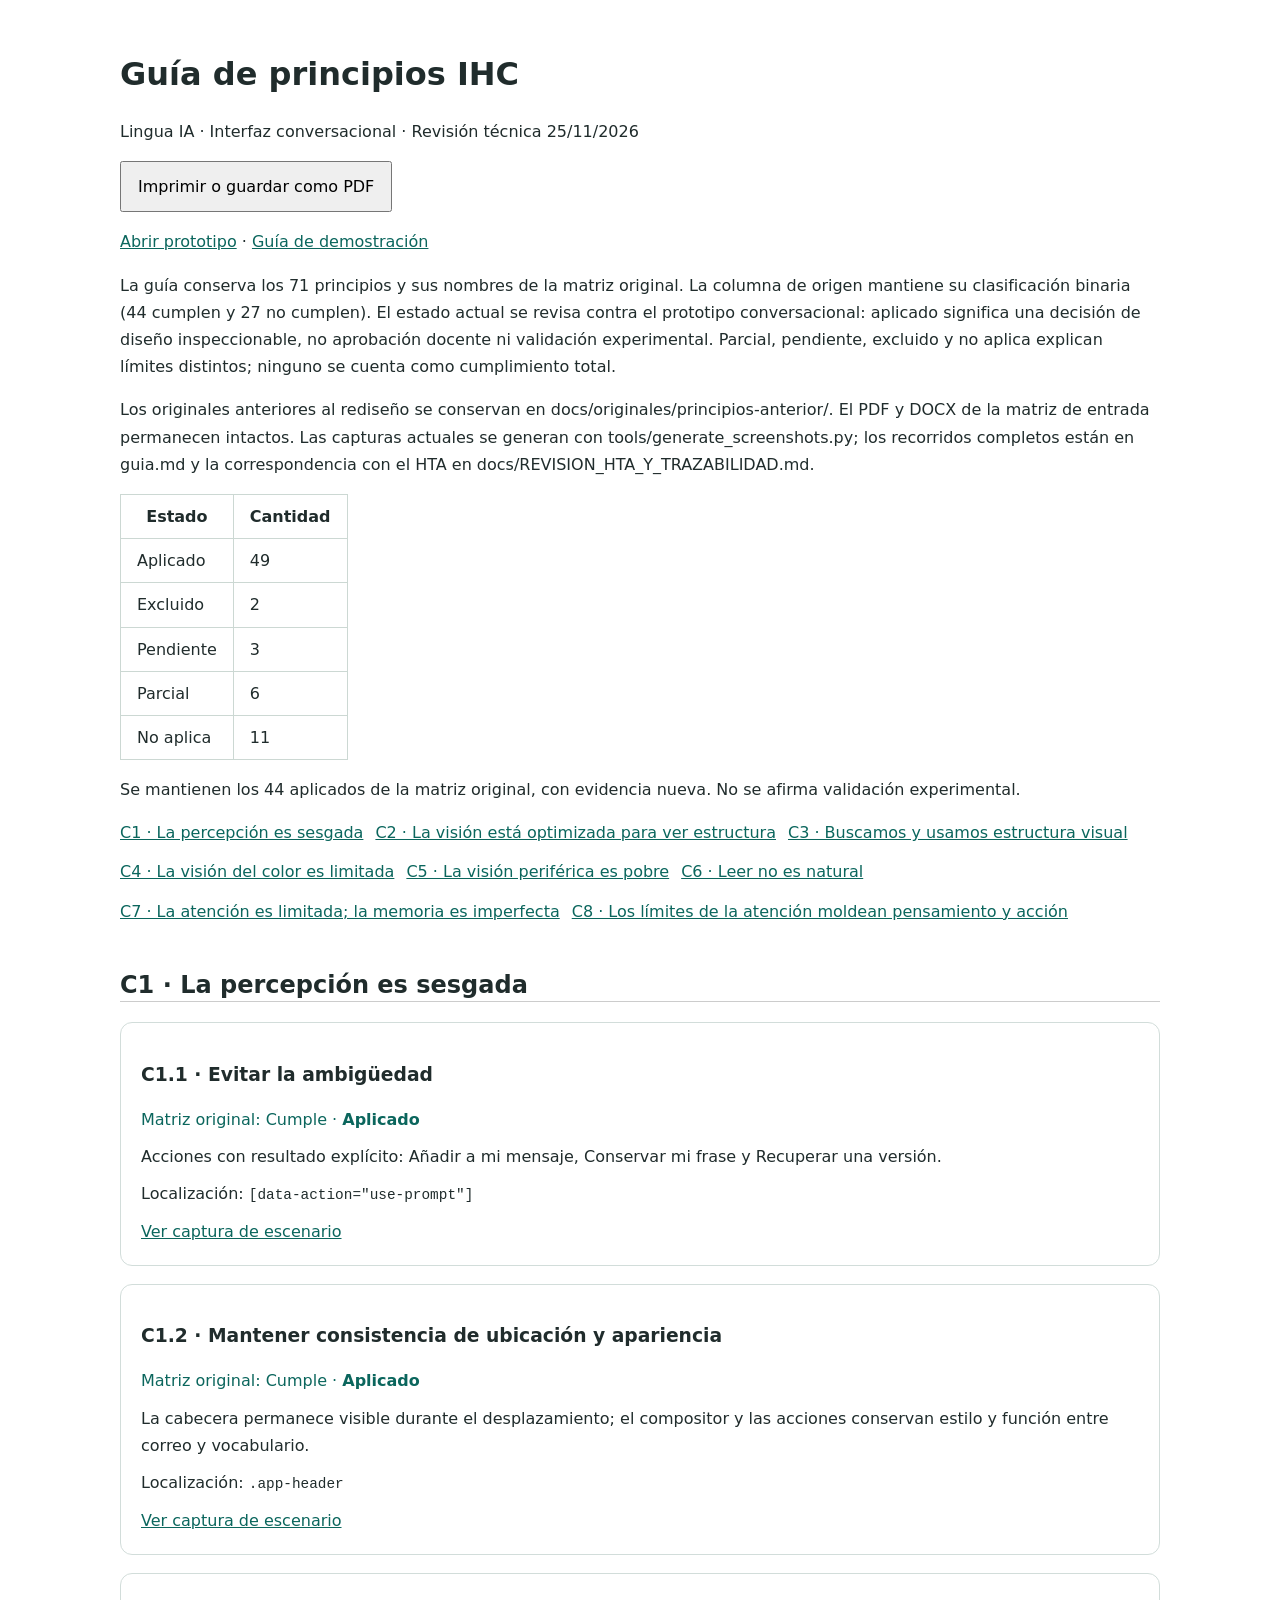
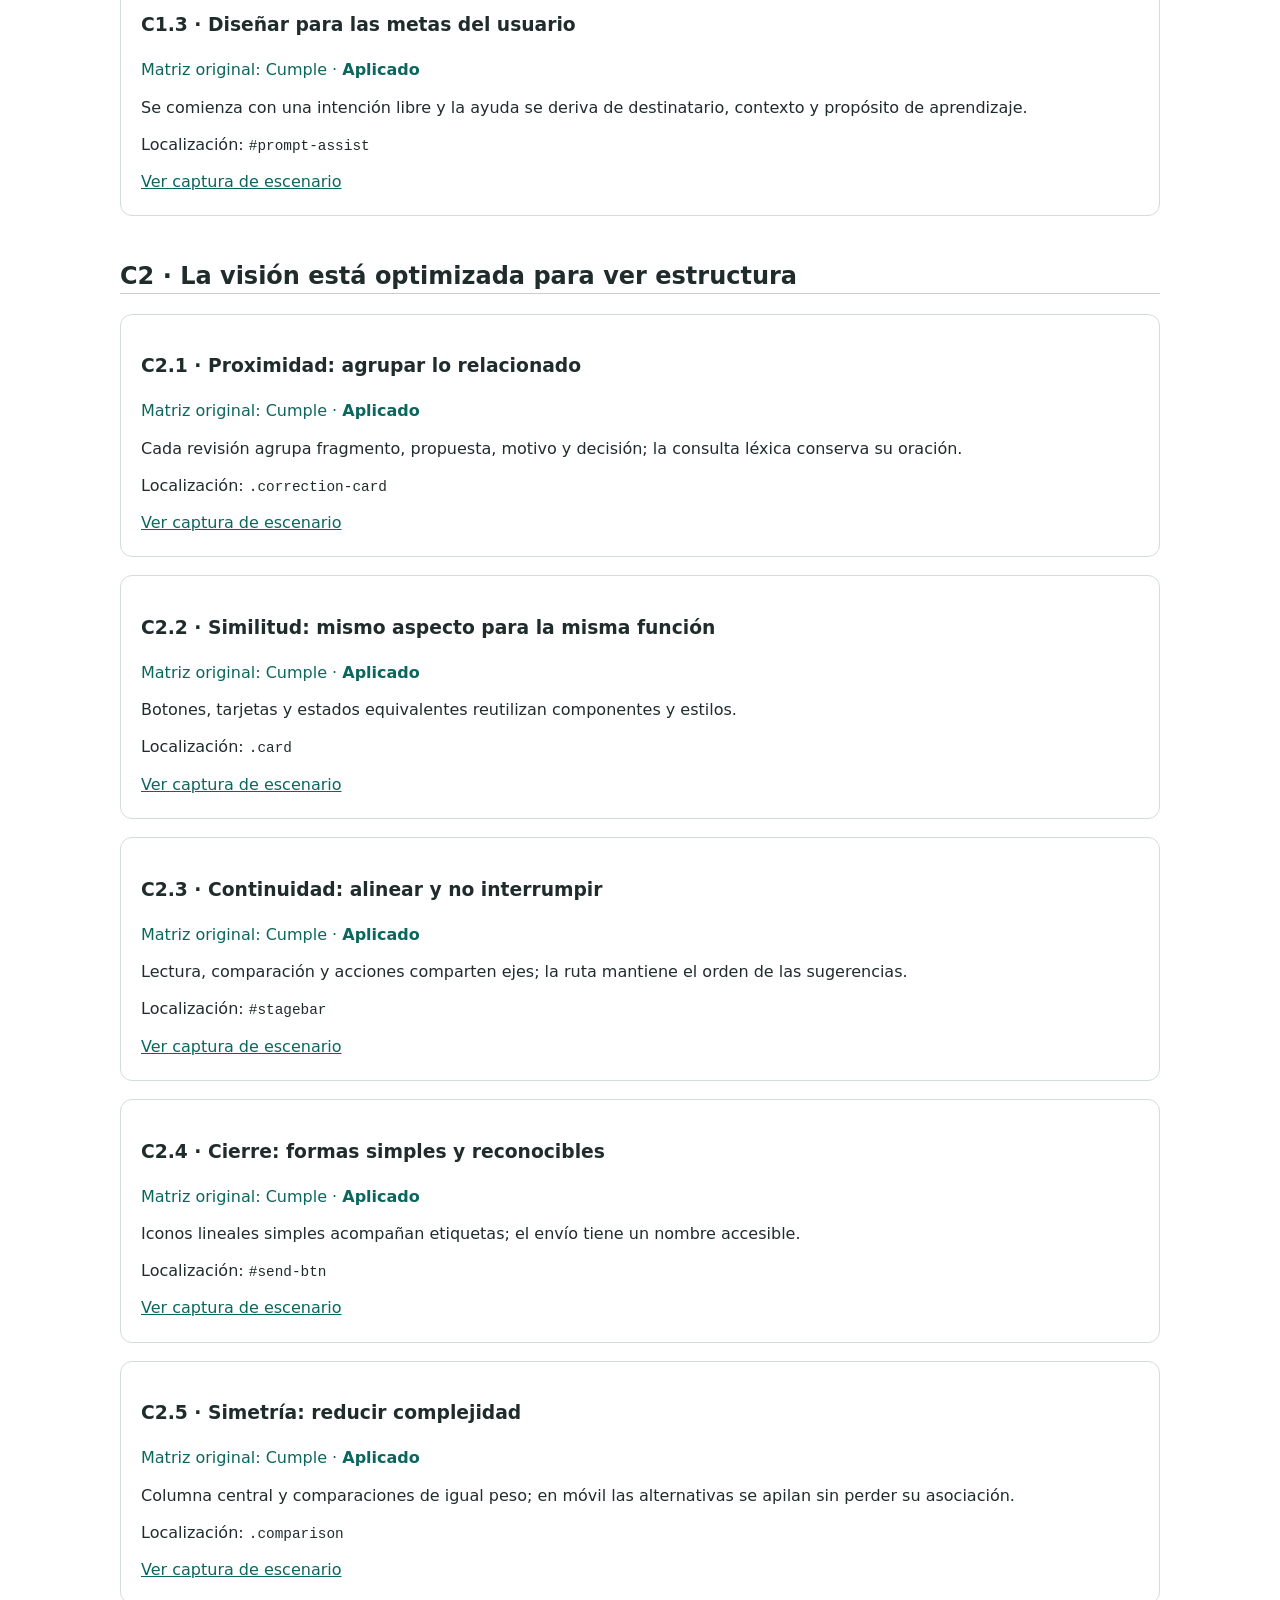
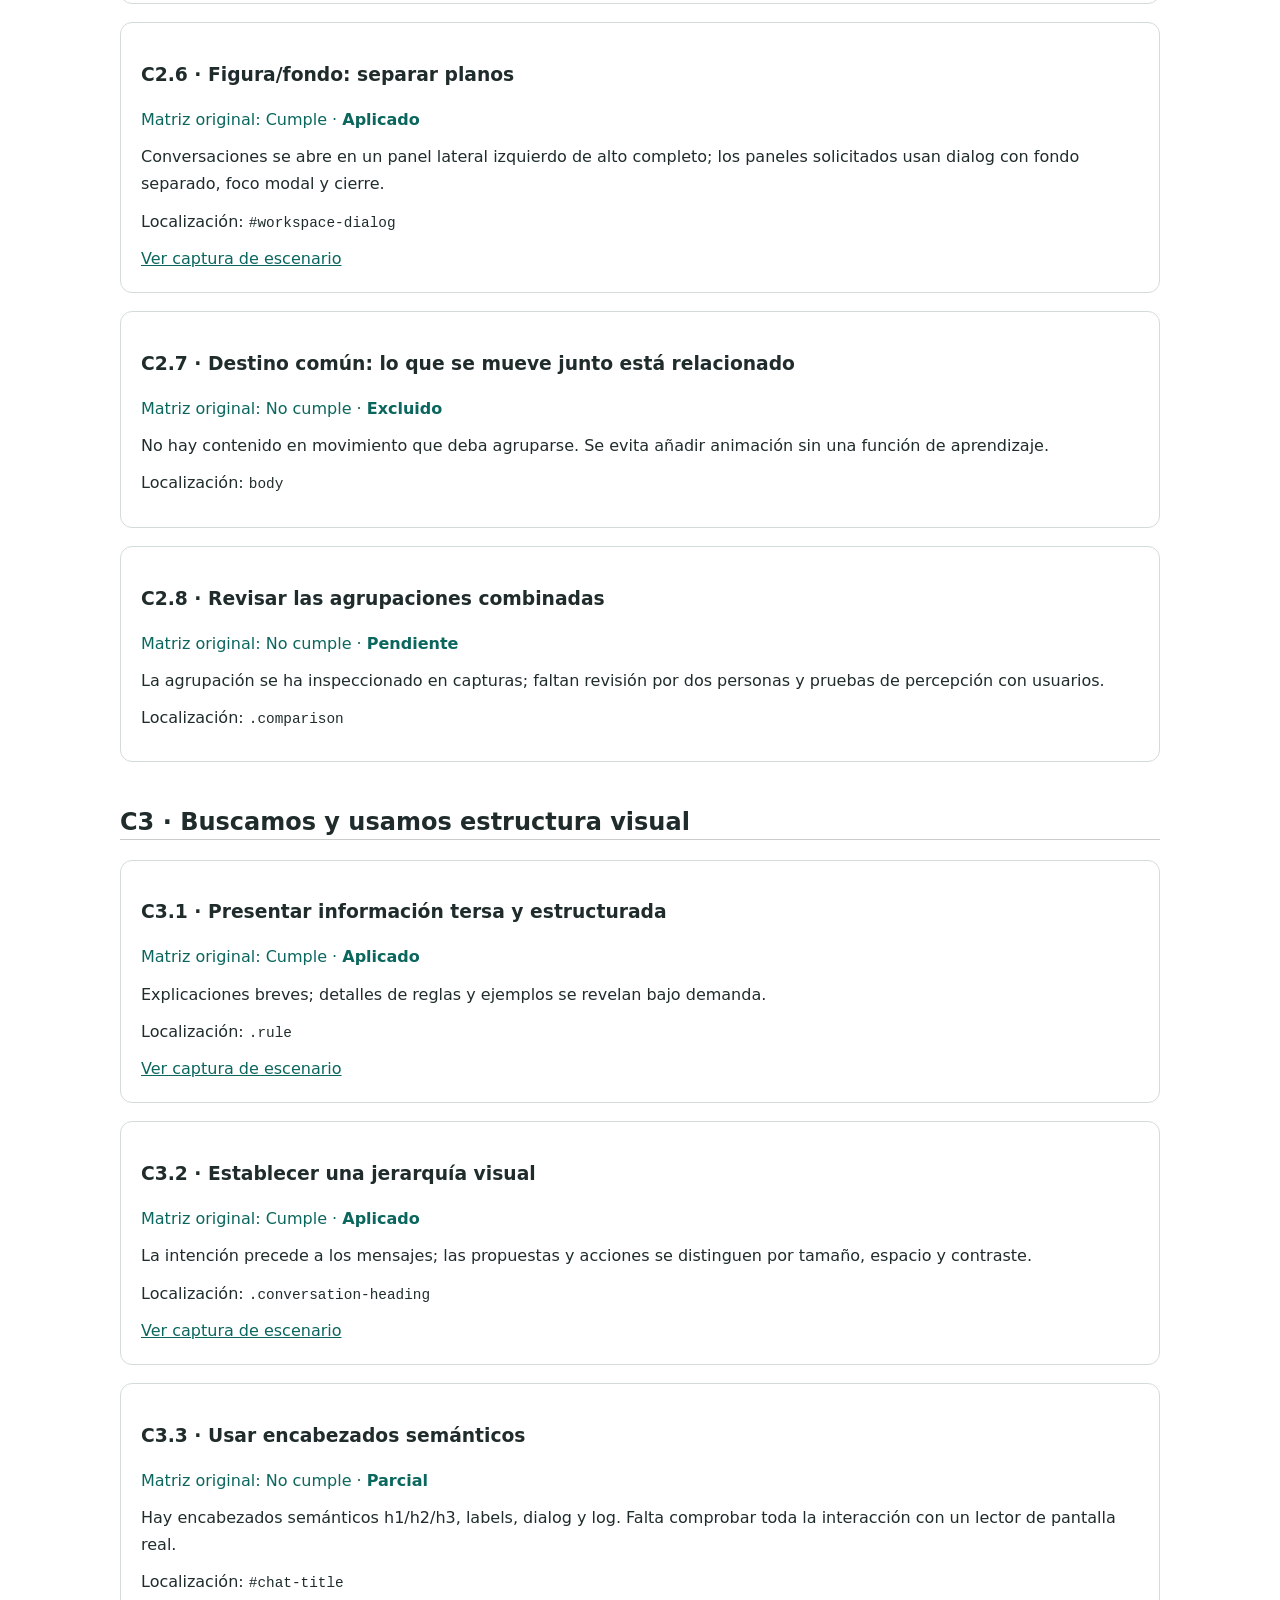
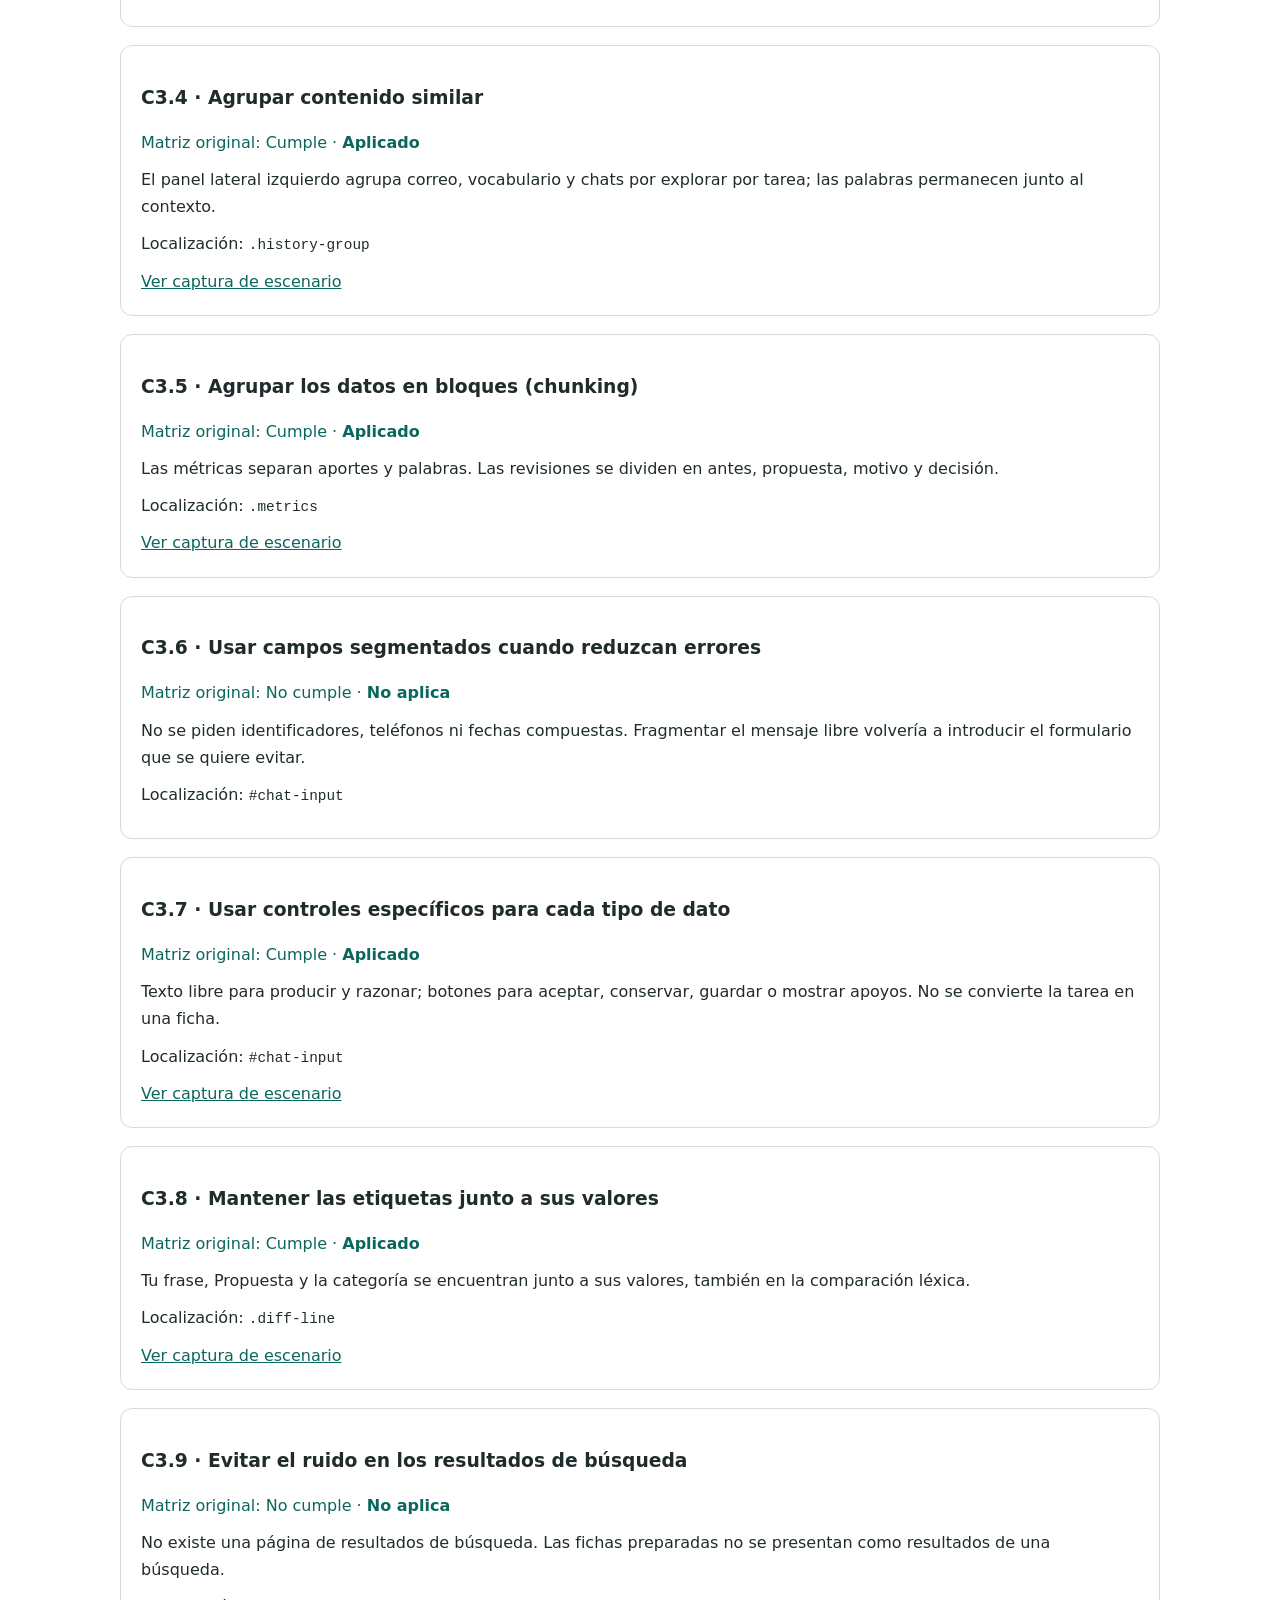
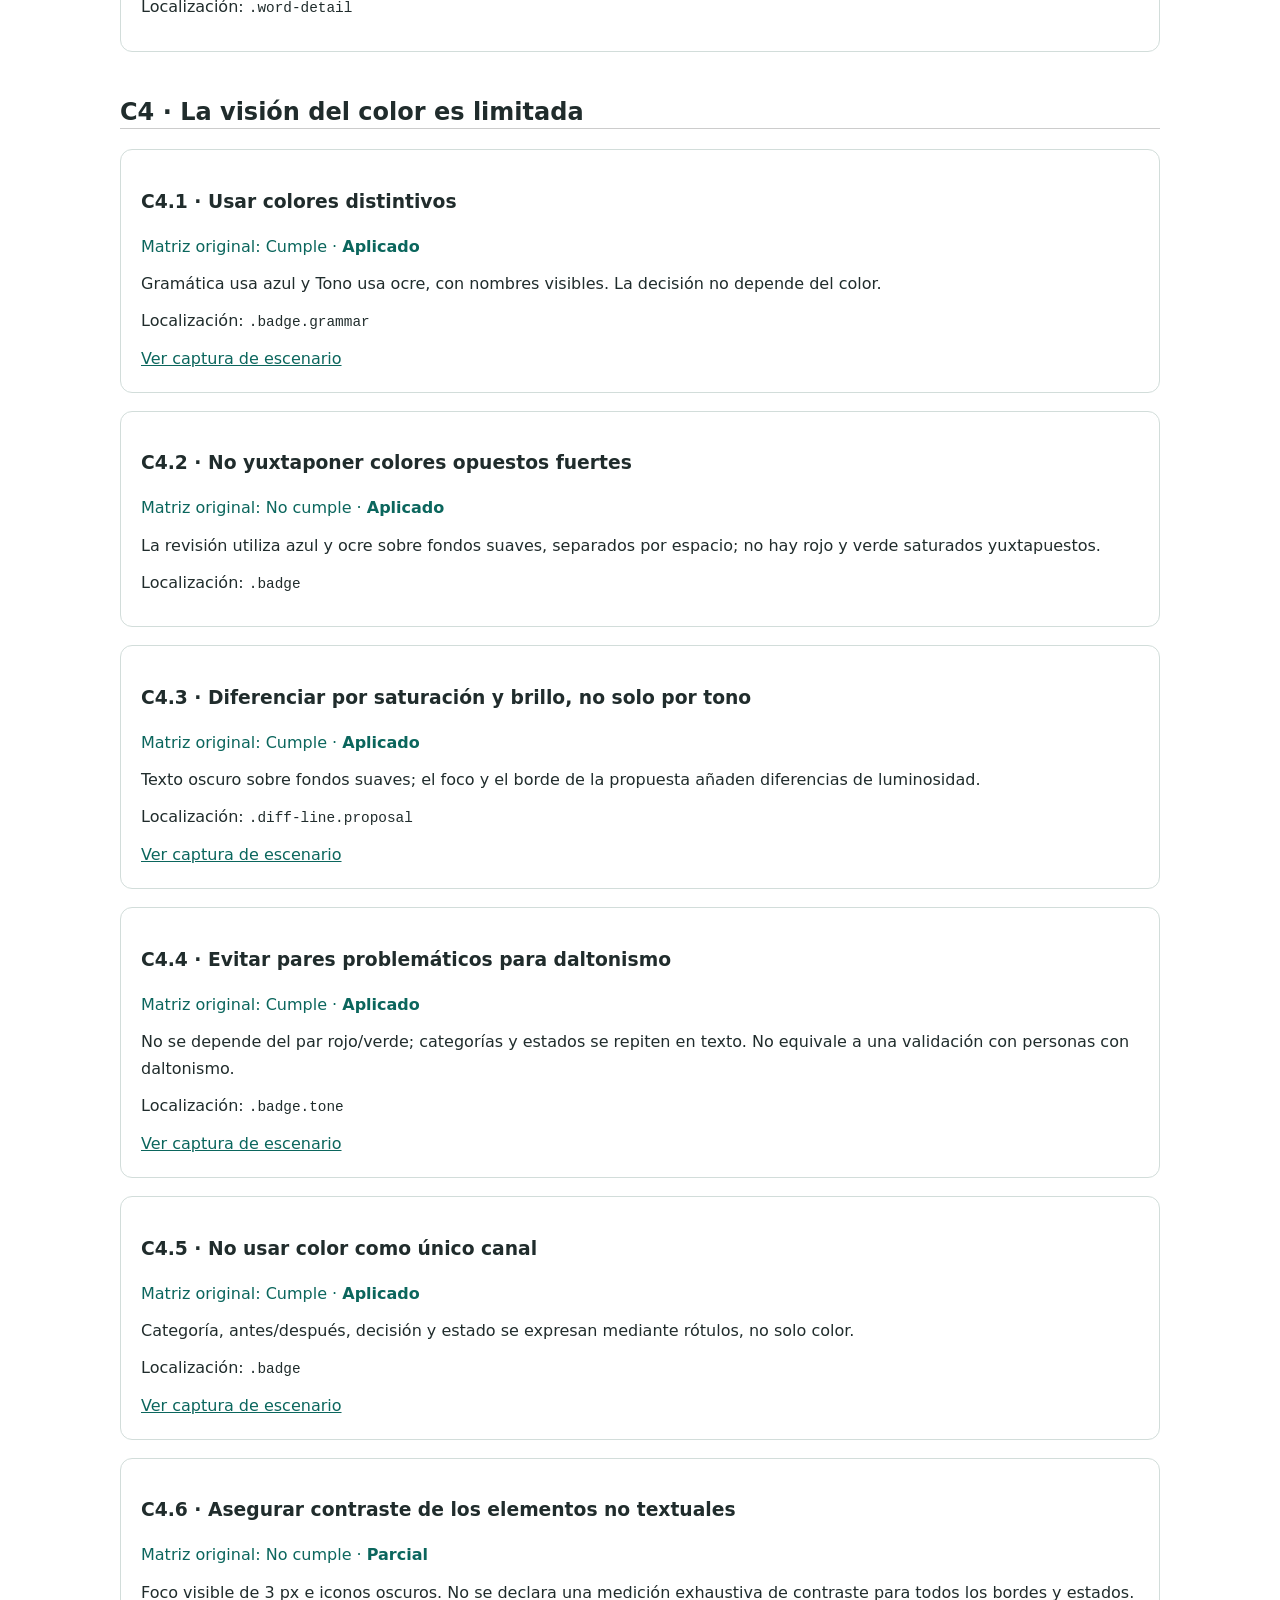
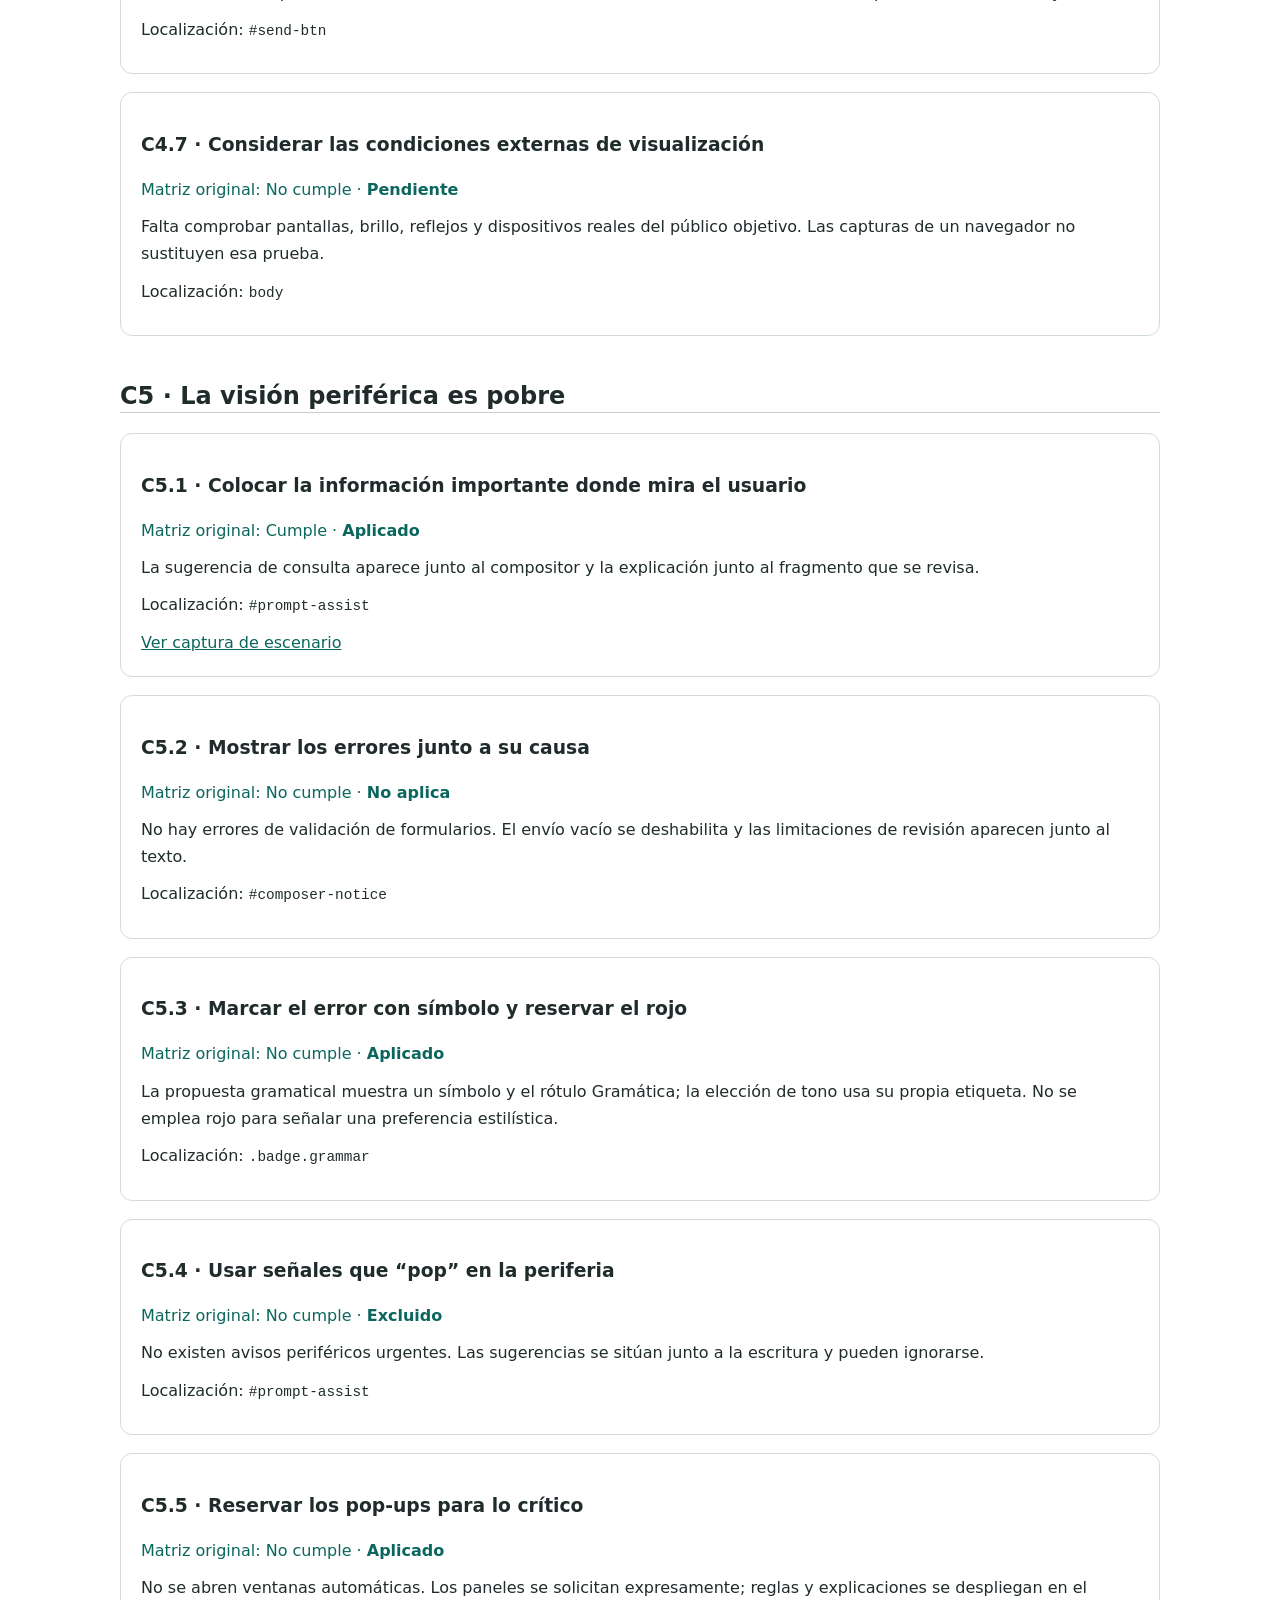
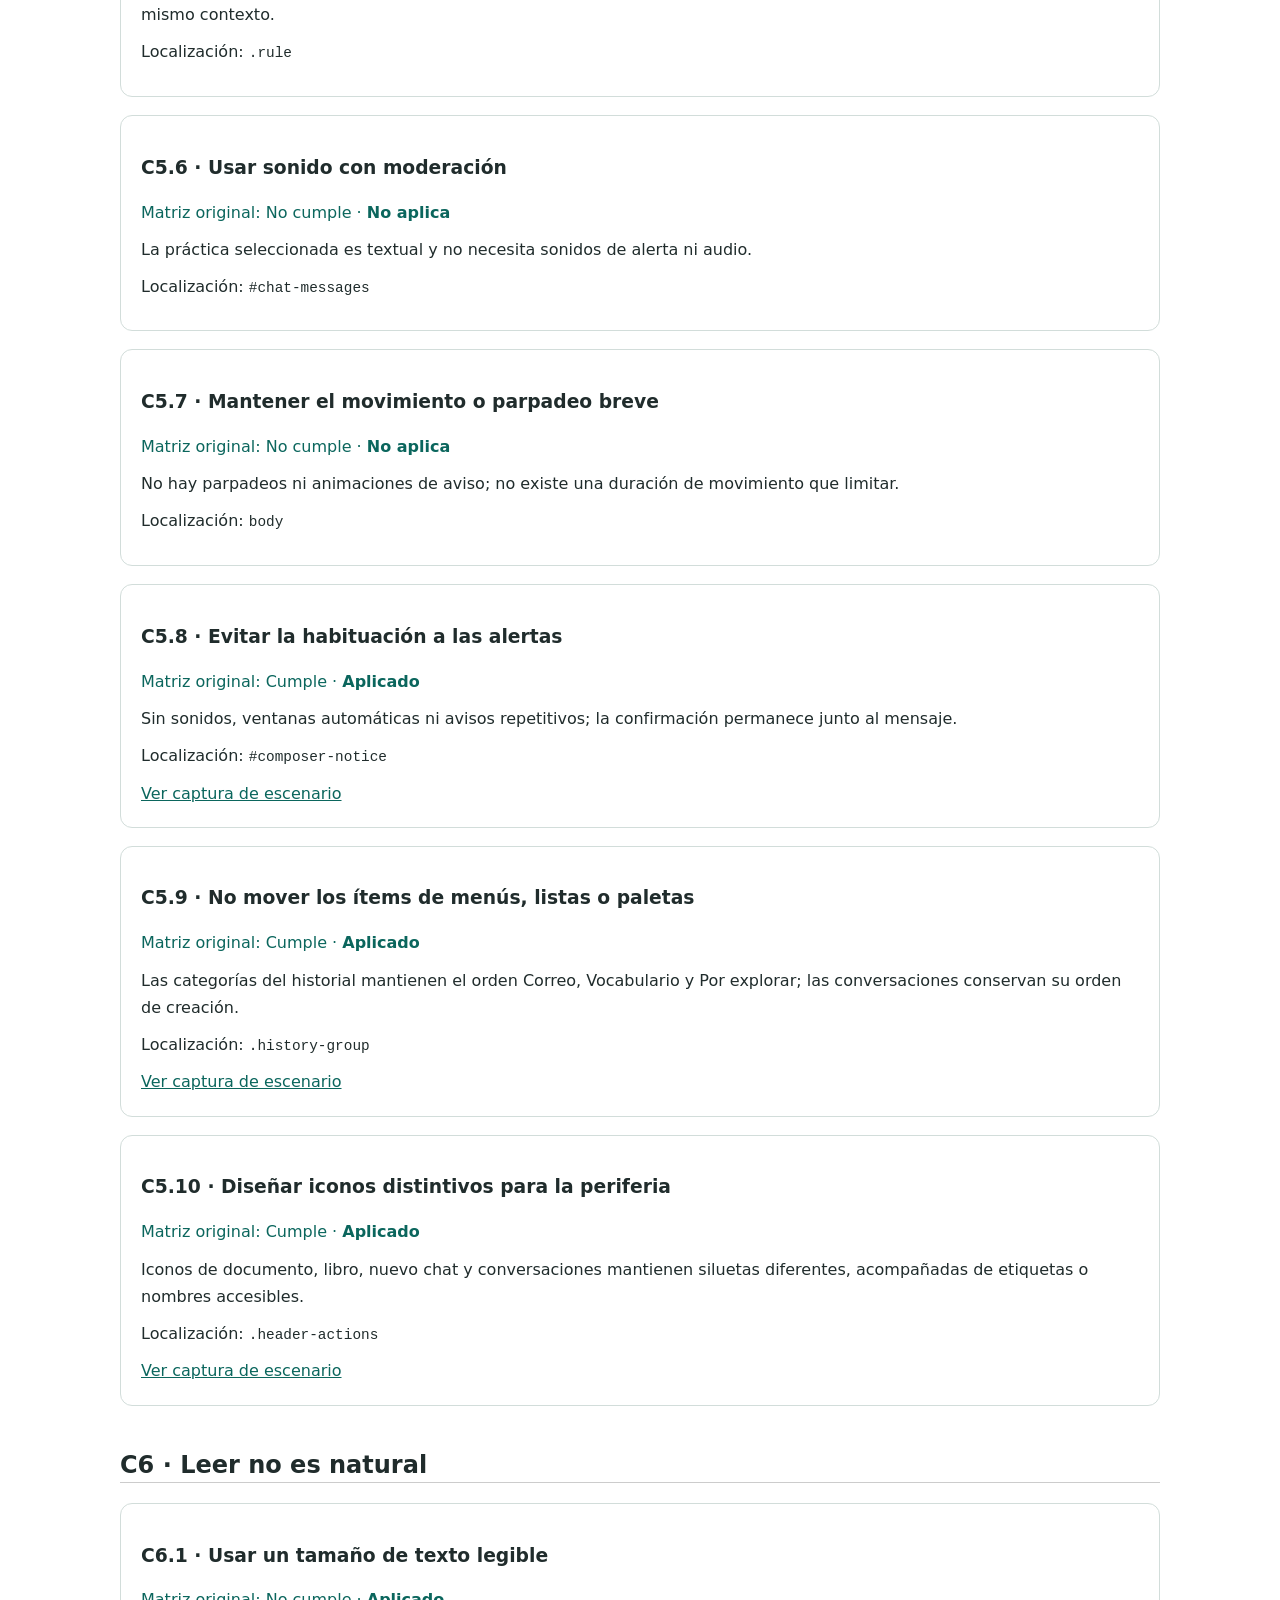
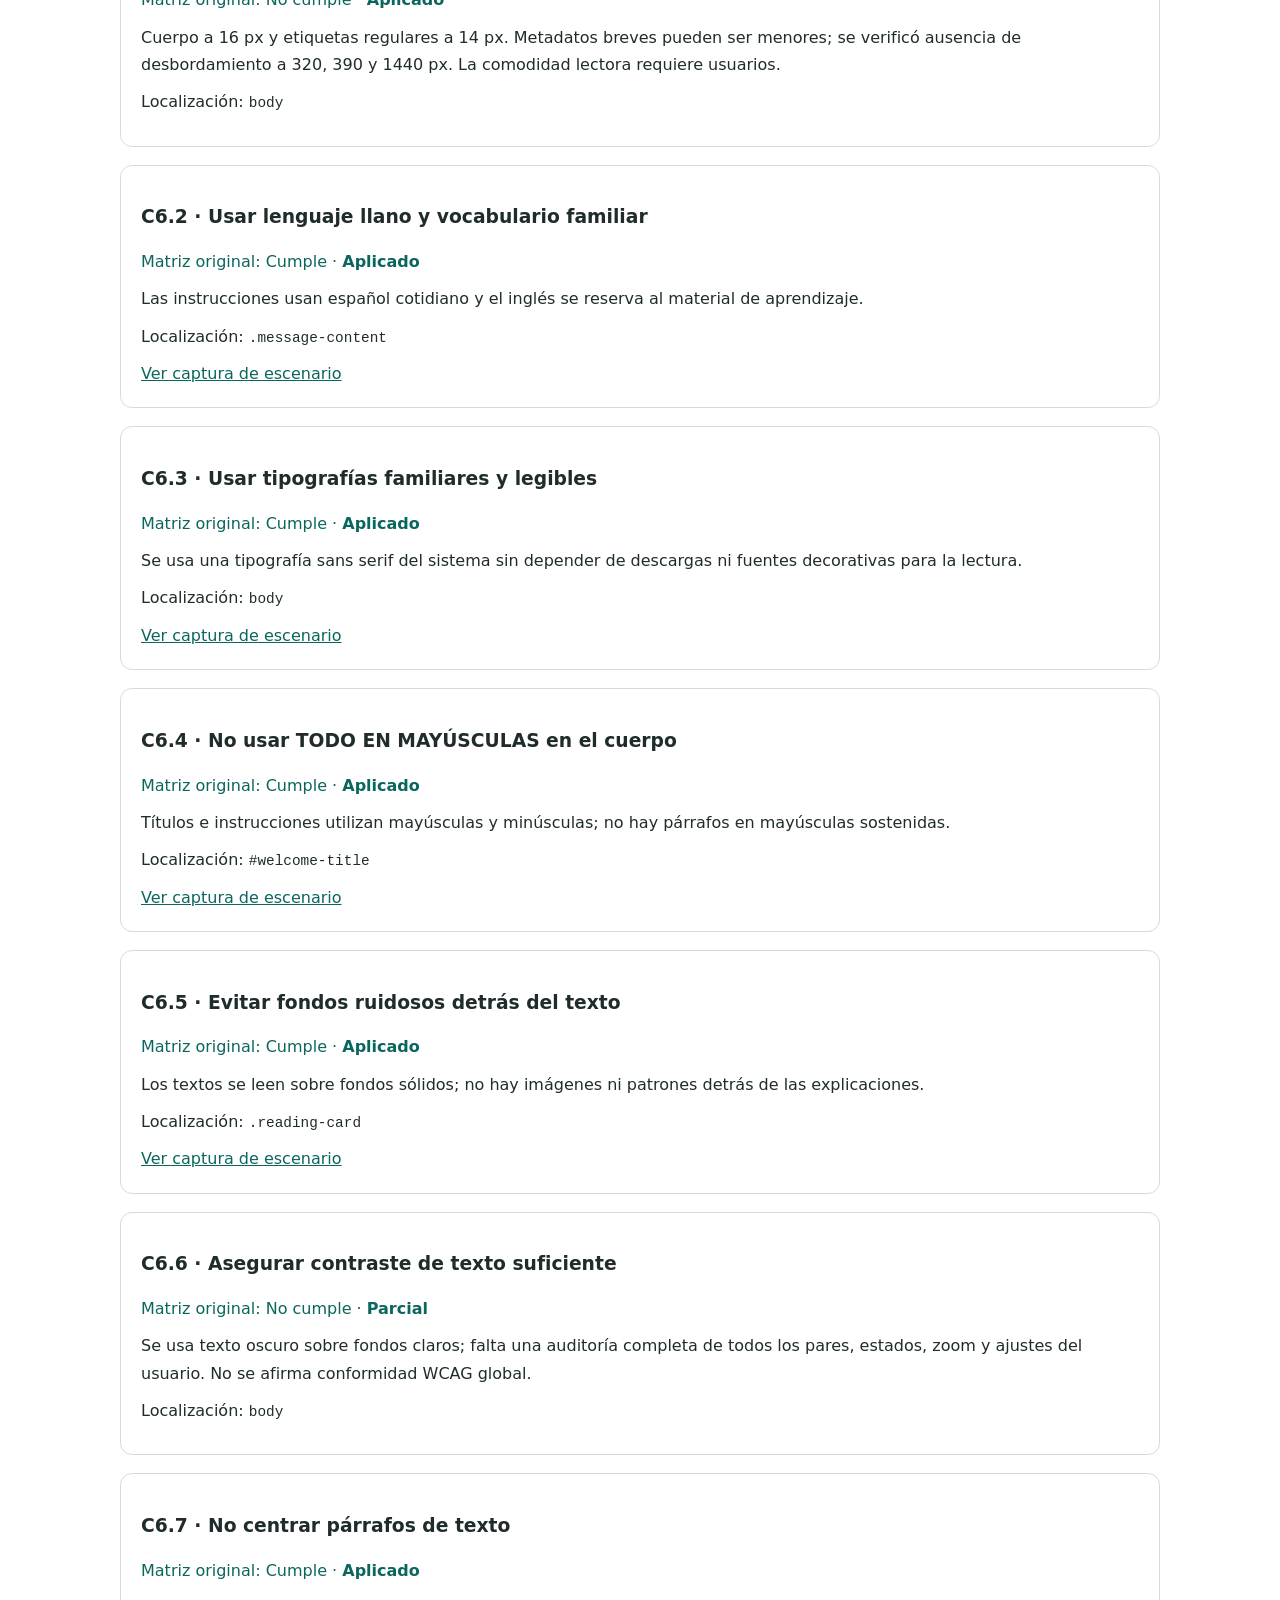
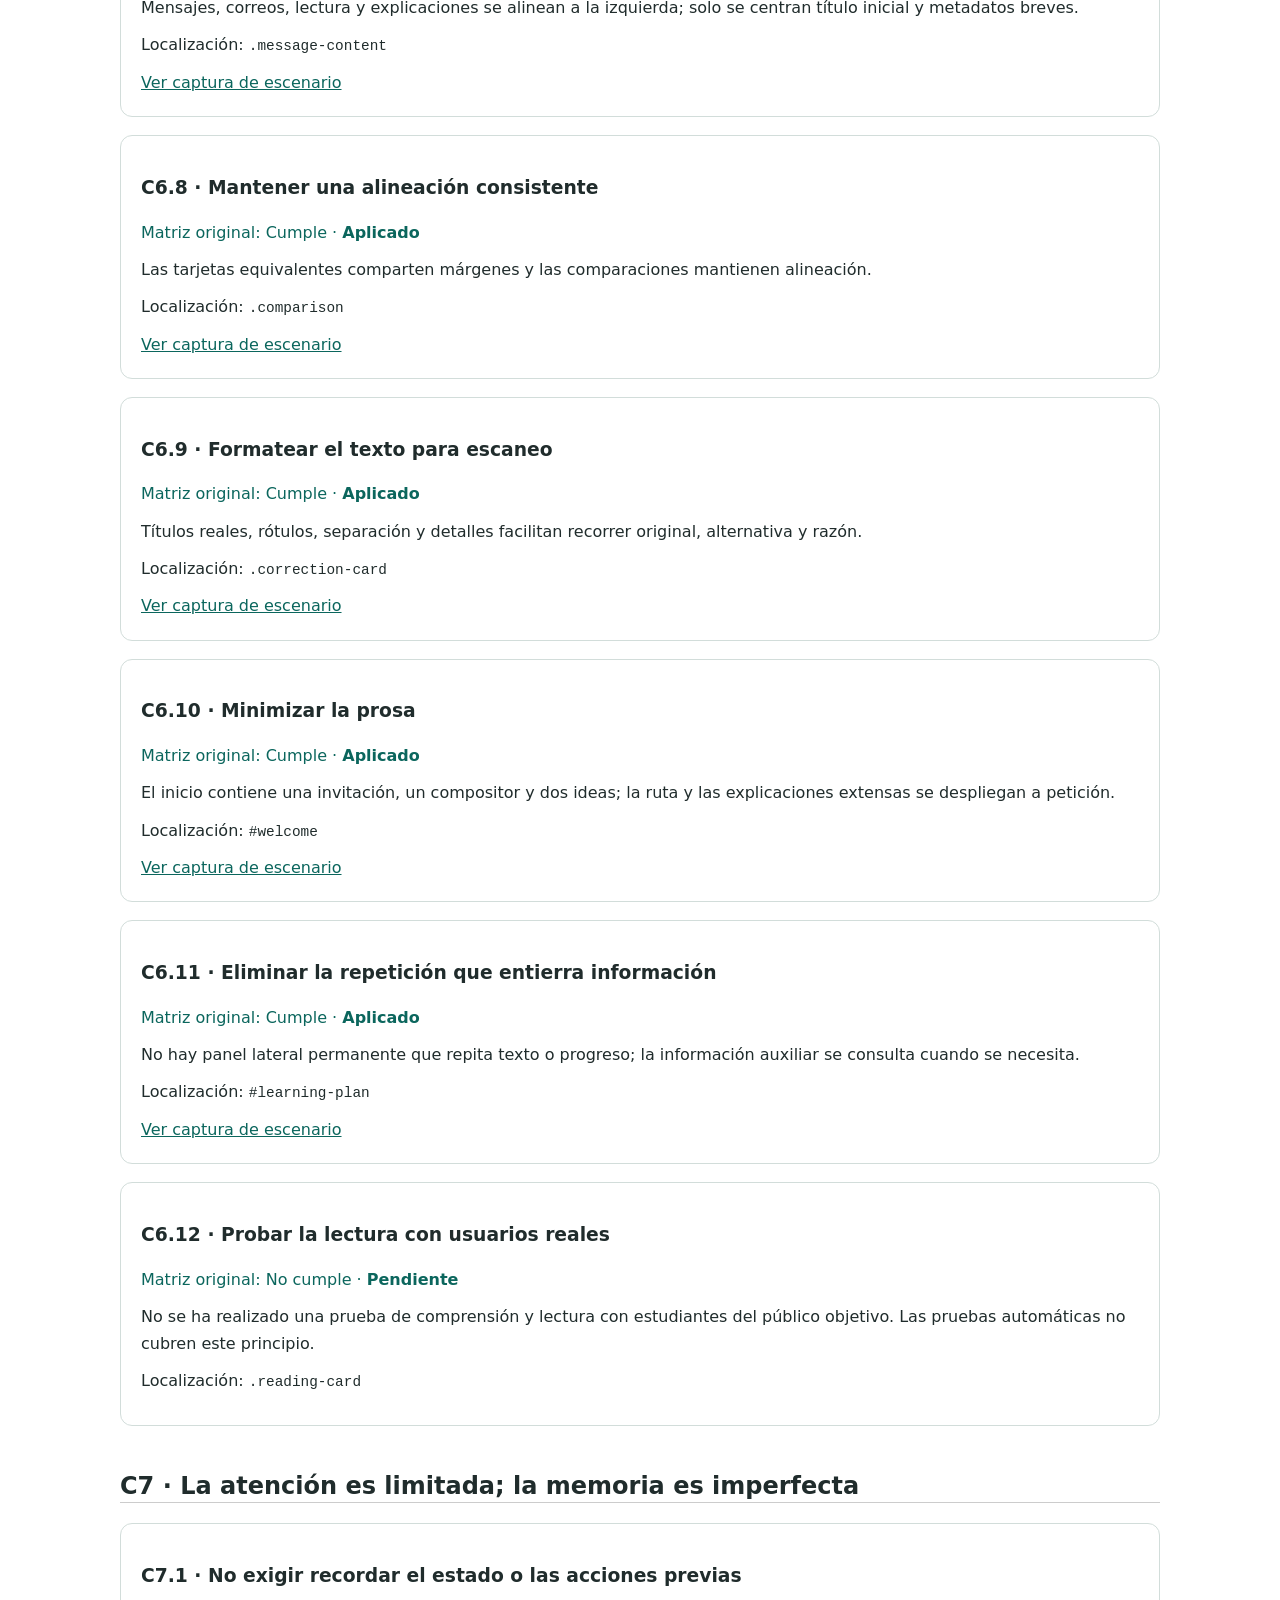
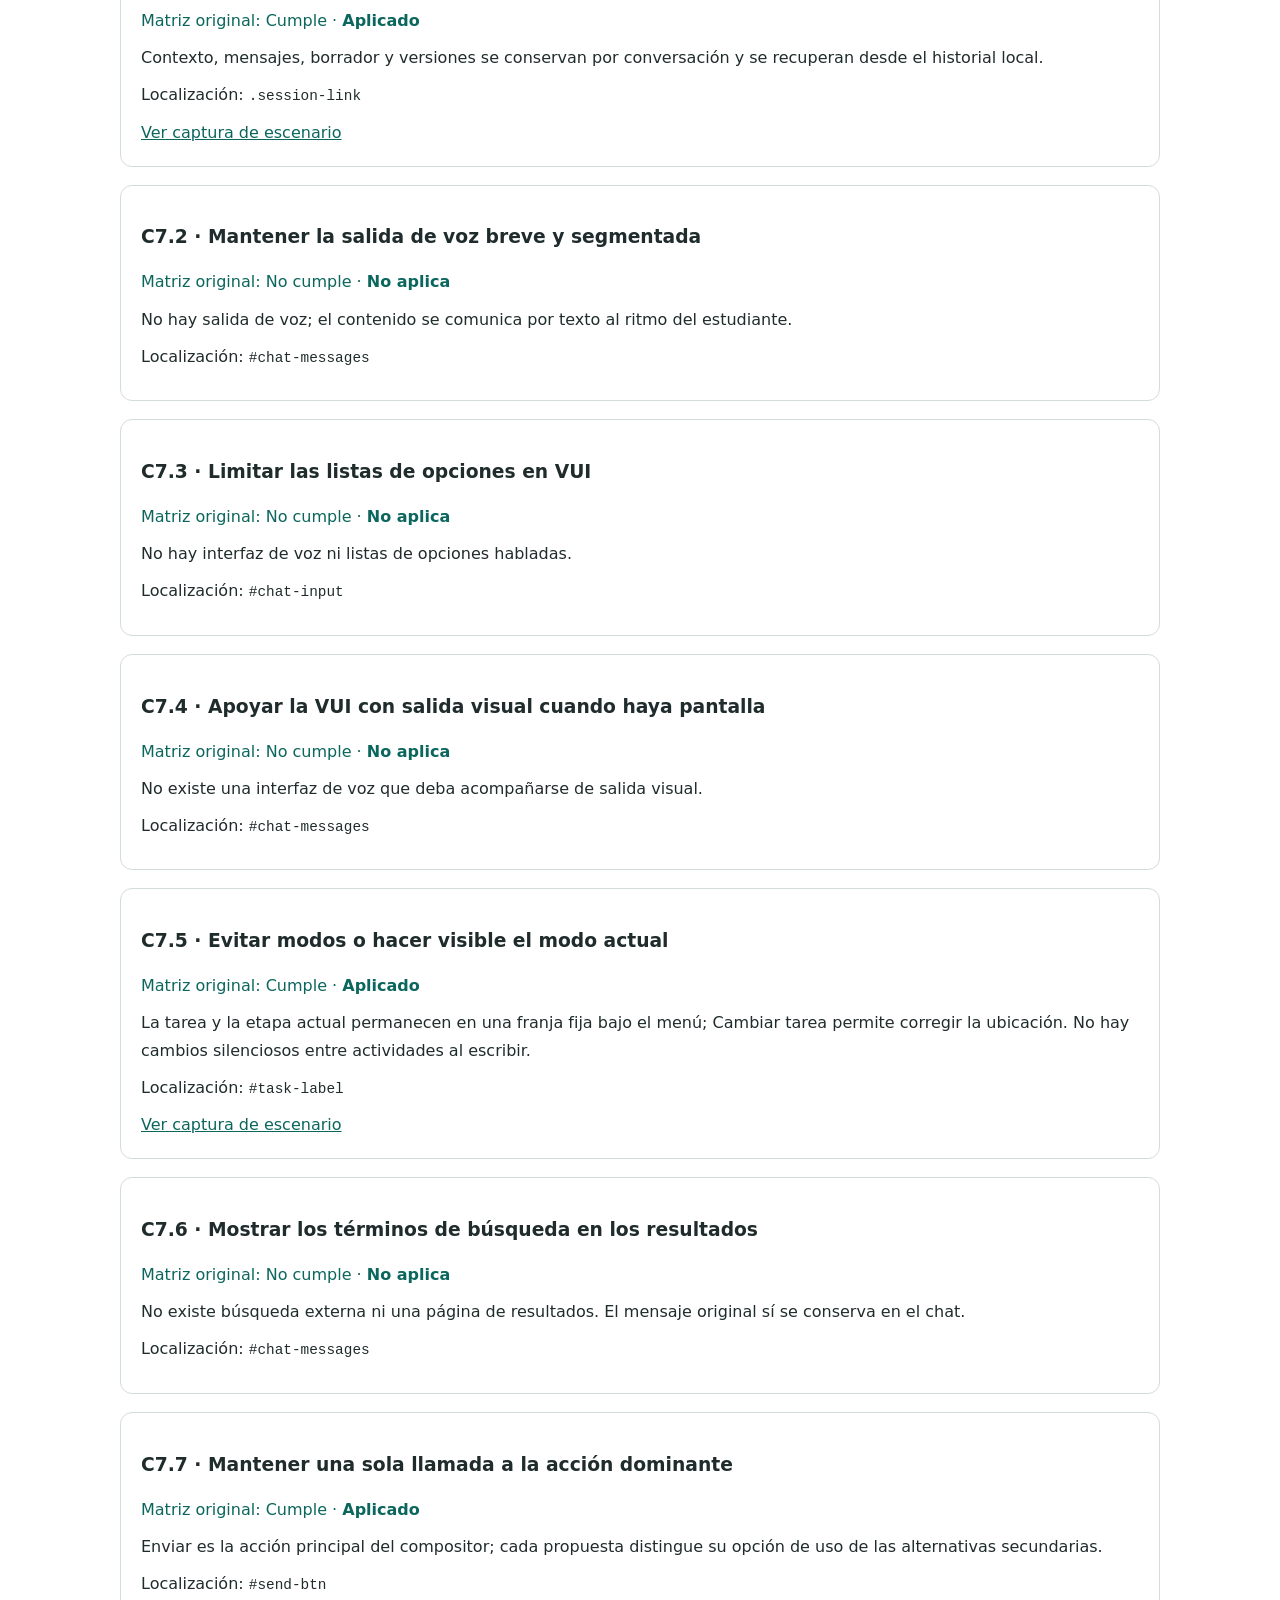
==== commit 1469203d: "actualizacion de la interfaz colocale el logo y el nombre me sientod e la vrga" ====
--- a/guia.html
+++ b/guia.html
@@ -1 +1 @@
-<!doctype html><html lang="es"><meta charset="utf-8"><meta name="viewport" content="width=device-width, initial-scale=1"><title>Guía de principios · Lingua IA</title><style>body{font:16px/1.7 system-ui;color:#202c2c;max-width:1040px;margin:auto;padding:32px}h1,h2,h3{line-height:1.35}h1{font-size:2rem}h2{border-bottom:1px solid #ccc;padding-top:24px}article{border:1px solid #d2ddda;border-radius:12px;padding:20px;margin:18px 0;break-inside:avoid}article p{margin:10px 0}a{color:#0b665d}nav{display:flex;flex-wrap:wrap;gap:12px}code{font-size:.9em;overflow-wrap:anywhere}.status{color:#0b665d}img{width:100%;height:auto}figure{margin:24px 0}figcaption{font-size:14px;color:#596968}button{padding:10px 16px;font:inherit}table{border-collapse:collapse}td,th{border:1px solid #ccd8d3;padding:8px 16px}@media print{nav,button{display:none}body{padding:0}figure{break-inside:avoid}}</style><header><h1>Guía de principios IHC</h1><p>Lingua IA · Interfaz conversacional · Revisión técnica 25/11/2026</p><button onclick="window.print()">Imprimir o guardar como PDF</button><p><a href="index.html">Abrir prototipo</a> · <a href="guia.md">Guía de demostración</a></p></header><p>La guía conserva los 71 principios y sus nombres de la matriz original. La columna de origen mantiene su clasificación binaria (44 cumplen y 27 no cumplen). El estado actual se revisa contra el prototipo conversacional: aplicado significa una decisión de diseño inspeccionable, no aprobación docente ni validación experimental. Parcial, pendiente, excluido y no aplica explican límites distintos; ninguno se cuenta como cumplimiento total.</p><p>Los originales anteriores al rediseño se conservan en docs/originales/principios-anterior/. El PDF y DOCX de la matriz de entrada permanecen intactos. Las capturas actuales se generan con tools/generate_screenshots.py; los recorridos completos están en guia.md y la correspondencia con el HTA en docs/REVISION_HTA_Y_TRAZABILIDAD.md.</p><table><tr><th>Estado</th><th>Cantidad</th></tr><tr><td>Aplicado</td><td>49</td></tr><tr><td>Excluido</td><td>2</td></tr><tr><td>Pendiente</td><td>3</td></tr><tr><td>Parcial</td><td>6</td></tr><tr><td>No aplica</td><td>11</td></tr></table><p>Se mantienen los 44 aplicados de la matriz original, con evidencia nueva. No se afirma validación experimental.</p><nav><a href="#chapter-1">C1 · La percepción es sesgada</a><a href="#chapter-2">C2 · La visión está optimizada para ver estructura</a><a href="#chapter-3">C3 · Buscamos y usamos estructura visual</a><a href="#chapter-4">C4 · La visión del color es limitada</a><a href="#chapter-5">C5 · La visión periférica es pobre</a><a href="#chapter-6">C6 · Leer no es natural</a><a href="#chapter-7">C7 · La atención es limitada; la memoria es imperfecta</a><a href="#chapter-8">C8 · Los límites de la atención moldean pensamiento y acción</a></nav><h2 id="chapter-1">C1 · La percepción es sesgada</h2><article id="C1.1"><h3>C1.1 · Evitar la ambigüedad</h3><p class="status">Matriz original: Cumple · <strong>Aplicado</strong></p><p>Acciones con resultado explícito: Añadir a mi mensaje, Conservar mi frase y Recuperar una versión.</p><p>Localización: <code>[data-action=&quot;use-prompt&quot;]</code></p><a href=docs/screenshots/actual/02_sugerencia.png>Ver captura de escenario</a></article><article id="C1.2"><h3>C1.2 · Mantener consistencia de ubicación y apariencia</h3><p class="status">Matriz original: Cumple · <strong>Aplicado</strong></p><p>El compositor y las acciones de cabecera conservan estilo y función entre correo y vocabulario.</p><p>Localización: <code>.app-header</code></p><a href=docs/screenshots/actual/01_inicio.png>Ver captura de escenario</a></article><article id="C1.3"><h3>C1.3 · Diseñar para las metas del usuario</h3><p class="status">Matriz original: Cumple · <strong>Aplicado</strong></p><p>Se comienza con una intención libre y la ayuda se deriva de destinatario, contexto y propósito de aprendizaje.</p><p>Localización: <code>#prompt-assist</code></p><a href=docs/screenshots/actual/02_sugerencia.png>Ver captura de escenario</a></article><h2 id="chapter-2">C2 · La visión está optimizada para ver estructura</h2><article id="C2.1"><h3>C2.1 · Proximidad: agrupar lo relacionado</h3><p class="status">Matriz original: Cumple · <strong>Aplicado</strong></p><p>Cada revisión agrupa fragmento, propuesta, motivo y decisión; la consulta léxica conserva su oración.</p><p>Localización: <code>.correction-card</code></p><a href=docs/screenshots/actual/04_revision.png>Ver captura de escenario</a></article><article id="C2.2"><h3>C2.2 · Similitud: mismo aspecto para la misma función</h3><p class="status">Matriz original: Cumple · <strong>Aplicado</strong></p><p>Botones, tarjetas y estados equivalentes reutilizan componentes y estilos.</p><p>Localización: <code>.card</code></p><a href=docs/screenshots/actual/04_revision.png>Ver captura de escenario</a></article><article id="C2.3"><h3>C2.3 · Continuidad: alinear y no interrumpir</h3><p class="status">Matriz original: Cumple · <strong>Aplicado</strong></p><p>Lectura, comparación y acciones comparten ejes; la ruta mantiene el orden de las sugerencias.</p><p>Localización: <code>#stagebar</code></p><a href=docs/screenshots/actual/03_comparar.png>Ver captura de escenario</a></article><article id="C2.4"><h3>C2.4 · Cierre: formas simples y reconocibles</h3><p class="status">Matriz original: Cumple · <strong>Aplicado</strong></p><p>Iconos lineales simples acompañan etiquetas; el envío tiene un nombre accesible.</p><p>Localización: <code>#send-btn</code></p><a href=docs/screenshots/actual/01_inicio.png>Ver captura de escenario</a></article><article id="C2.5"><h3>C2.5 · Simetría: reducir complejidad</h3><p class="status">Matriz original: Cumple · <strong>Aplicado</strong></p><p>Columna central y comparaciones de igual peso; en móvil las alternativas se apilan sin perder su asociación.</p><p>Localización: <code>.comparison</code></p><a href=docs/screenshots/actual/03_comparar.png>Ver captura de escenario</a></article><article id="C2.6"><h3>C2.6 · Figura/fondo: separar planos</h3><p class="status">Matriz original: Cumple · <strong>Aplicado</strong></p><p>Los paneles solicitados se abren en dialog con fondo separado, foco modal y cierre.</p><p>Localización: <code>#workspace-dialog</code></p><a href=docs/screenshots/actual/07_aprendizaje.png>Ver captura de escenario</a></article><article id="C2.7"><h3>C2.7 · Destino común: lo que se mueve junto está relacionado</h3><p class="status">Matriz original: No cumple · <strong>Excluido</strong></p><p>No hay contenido en movimiento que deba agruparse. Se evita añadir animación sin una función de aprendizaje.</p><p>Localización: <code>body</code></p></article><article id="C2.8"><h3>C2.8 · Revisar las agrupaciones combinadas</h3><p class="status">Matriz original: No cumple · <strong>Pendiente</strong></p><p>La agrupación se ha inspeccionado en capturas; faltan revisión por dos personas y pruebas de percepción con usuarios.</p><p>Localización: <code>.comparison</code></p></article><h2 id="chapter-3">C3 · Buscamos y usamos estructura visual</h2><article id="C3.1"><h3>C3.1 · Presentar información tersa y estructurada</h3><p class="status">Matriz original: Cumple · <strong>Aplicado</strong></p><p>Explicaciones breves; detalles de reglas y ejemplos se revelan bajo demanda.</p><p>Localización: <code>.rule</code></p><a href=docs/screenshots/actual/05_vocabulario.png>Ver captura de escenario</a></article><article id="C3.2"><h3>C3.2 · Establecer una jerarquía visual</h3><p class="status">Matriz original: Cumple · <strong>Aplicado</strong></p><p>La intención precede a los mensajes; las propuestas y acciones se distinguen por tamaño, espacio y contraste.</p><p>Localización: <code>.conversation-heading</code></p><a href=docs/screenshots/actual/03_comparar.png>Ver captura de escenario</a></article><article id="C3.3"><h3>C3.3 · Usar encabezados semánticos</h3><p class="status">Matriz original: No cumple · <strong>Parcial</strong></p><p>Hay encabezados semánticos h1/h2/h3, labels, dialog y log. Falta comprobar toda la interacción con un lector de pantalla real.</p><p>Localización: <code>#chat-title</code></p></article><article id="C3.4"><h3>C3.4 · Agrupar contenido similar</h3><p class="status">Matriz original: Cumple · <strong>Aplicado</strong></p><p>Correo, vocabulario y chats por explorar se agrupan por tarea; las palabras permanecen junto al contexto.</p><p>Localización: <code>.history-group</code></p><a href=docs/screenshots/actual/08_historial.png>Ver captura de escenario</a></article><article id="C3.5"><h3>C3.5 · Agrupar los datos en bloques (chunking)</h3><p class="status">Matriz original: Cumple · <strong>Aplicado</strong></p><p>Las métricas separan aportes y palabras. Las revisiones se dividen en antes, propuesta, motivo y decisión.</p><p>Localización: <code>.metrics</code></p><a href=docs/screenshots/actual/07_aprendizaje.png>Ver captura de escenario</a></article><article id="C3.6"><h3>C3.6 · Usar campos segmentados cuando reduzcan errores</h3><p class="status">Matriz original: No cumple · <strong>No aplica</strong></p><p>No se piden identificadores, teléfonos ni fechas compuestas. Fragmentar el mensaje libre volvería a introducir el formulario que se quiere evitar.</p><p>Localización: <code>#chat-input</code></p></article><article id="C3.7"><h3>C3.7 · Usar controles específicos para cada tipo de dato</h3><p class="status">Matriz original: Cumple · <strong>Aplicado</strong></p><p>Texto libre para producir y razonar; botones para aceptar, conservar, guardar o mostrar apoyos. No se convierte la tarea en una ficha.</p><p>Localización: <code>#chat-input</code></p><a href=docs/screenshots/actual/04_revision.png>Ver captura de escenario</a></article><article id="C3.8"><h3>C3.8 · Mantener las etiquetas junto a sus valores</h3><p class="status">Matriz original: Cumple · <strong>Aplicado</strong></p><p>Tu frase, Propuesta y la categoría se encuentran junto a sus valores, también en la comparación léxica.</p><p>Localización: <code>.diff-line</code></p><a href=docs/screenshots/actual/04_revision.png>Ver captura de escenario</a></article><article id="C3.9"><h3>C3.9 · Evitar el ruido en los resultados de búsqueda</h3><p class="status">Matriz original: No cumple · <strong>No aplica</strong></p><p>No existe una página de resultados de búsqueda. Las fichas preparadas no se presentan como resultados de una búsqueda.</p><p>Localización: <code>.word-detail</code></p></article><h2 id="chapter-4">C4 · La visión del color es limitada</h2><article id="C4.1"><h3>C4.1 · Usar colores distintivos</h3><p class="status">Matriz original: Cumple · <strong>Aplicado</strong></p><p>Gramática usa azul y Tono usa ocre, con nombres visibles. La decisión no depende del color.</p><p>Localización: <code>.badge.grammar</code></p><a href=docs/screenshots/actual/04_revision.png>Ver captura de escenario</a></article><article id="C4.2"><h3>C4.2 · No yuxtaponer colores opuestos fuertes</h3><p class="status">Matriz original: No cumple · <strong>Aplicado</strong></p><p>La revisión utiliza azul y ocre sobre fondos suaves, separados por espacio; no hay rojo y verde saturados yuxtapuestos.</p><p>Localización: <code>.badge</code></p></article><article id="C4.3"><h3>C4.3 · Diferenciar por saturación y brillo, no solo por tono</h3><p class="status">Matriz original: Cumple · <strong>Aplicado</strong></p><p>Texto oscuro sobre fondos suaves; el foco y el borde de la propuesta añaden diferencias de luminosidad.</p><p>Localización: <code>.diff-line.proposal</code></p><a href=docs/screenshots/actual/04_revision.png>Ver captura de escenario</a></article><article id="C4.4"><h3>C4.4 · Evitar pares problemáticos para daltonismo</h3><p class="status">Matriz original: Cumple · <strong>Aplicado</strong></p><p>No se depende del par rojo/verde; categorías y estados se repiten en texto. No equivale a una validación con personas con daltonismo.</p><p>Localización: <code>.badge.tone</code></p><a href=docs/screenshots/actual/04_revision.png>Ver captura de escenario</a></article><article id="C4.5"><h3>C4.5 · No usar color como único canal</h3><p class="status">Matriz original: Cumple · <strong>Aplicado</strong></p><p>Categoría, antes/después, decisión y estado se expresan mediante rótulos, no solo color.</p><p>Localización: <code>.badge</code></p><a href=docs/screenshots/actual/04_revision.png>Ver captura de escenario</a></article><article id="C4.6"><h3>C4.6 · Asegurar contraste de los elementos no textuales</h3><p class="status">Matriz original: No cumple · <strong>Parcial</strong></p><p>Foco visible de 3 px e iconos oscuros. No se declara una medición exhaustiva de contraste para todos los bordes y estados.</p><p>Localización: <code>#send-btn</code></p></article><article id="C4.7"><h3>C4.7 · Considerar las condiciones externas de visualización</h3><p class="status">Matriz original: No cumple · <strong>Pendiente</strong></p><p>Falta comprobar pantallas, brillo, reflejos y dispositivos reales del público objetivo. Las capturas de un navegador no sustituyen esa prueba.</p><p>Localización: <code>body</code></p></article><h2 id="chapter-5">C5 · La visión periférica es pobre</h2><article id="C5.1"><h3>C5.1 · Colocar la información importante donde mira el usuario</h3><p class="status">Matriz original: Cumple · <strong>Aplicado</strong></p><p>La sugerencia de consulta aparece junto al compositor y la explicación junto al fragmento que se revisa.</p><p>Localización: <code>#prompt-assist</code></p><a href=docs/screenshots/actual/02_sugerencia.png>Ver captura de escenario</a></article><article id="C5.2"><h3>C5.2 · Mostrar los errores junto a su causa</h3><p class="status">Matriz original: No cumple · <strong>No aplica</strong></p><p>No hay errores de validación de formularios. El envío vacío se deshabilita y las limitaciones de revisión aparecen junto al texto.</p><p>Localización: <code>#composer-notice</code></p></article><article id="C5.3"><h3>C5.3 · Marcar el error con símbolo y reservar el rojo</h3><p class="status">Matriz original: No cumple · <strong>Aplicado</strong></p><p>La propuesta gramatical muestra un símbolo y el rótulo Gramática; la elección de tono usa su propia etiqueta. No se emplea rojo para señalar una preferencia estilística.</p><p>Localización: <code>.badge.grammar</code></p></article><article id="C5.4"><h3>C5.4 · Usar señales que “pop” en la periferia</h3><p class="status">Matriz original: No cumple · <strong>Excluido</strong></p><p>No existen avisos periféricos urgentes. Las sugerencias se sitúan junto a la escritura y pueden ignorarse.</p><p>Localización: <code>#prompt-assist</code></p></article><article id="C5.5"><h3>C5.5 · Reservar los pop-ups para lo crítico</h3><p class="status">Matriz original: No cumple · <strong>Aplicado</strong></p><p>No se abren ventanas automáticas. Los paneles se solicitan expresamente; reglas y explicaciones se despliegan en el mismo contexto.</p><p>Localización: <code>.rule</code></p></article><article id="C5.6"><h3>C5.6 · Usar sonido con moderación</h3><p class="status">Matriz original: No cumple · <strong>No aplica</strong></p><p>La práctica seleccionada es textual y no necesita sonidos de alerta ni audio.</p><p>Localización: <code>#chat-messages</code></p></article><article id="C5.7"><h3>C5.7 · Mantener el movimiento o parpadeo breve</h3><p class="status">Matriz original: No cumple · <strong>No aplica</strong></p><p>No hay parpadeos ni animaciones de aviso; no existe una duración de movimiento que limitar.</p><p>Localización: <code>body</code></p></article><article id="C5.8"><h3>C5.8 · Evitar la habituación a las alertas</h3><p class="status">Matriz original: Cumple · <strong>Aplicado</strong></p><p>Sin sonidos, ventanas automáticas ni avisos repetitivos; la confirmación permanece junto al mensaje.</p><p>Localización: <code>#composer-notice</code></p><a href=docs/screenshots/actual/04_revision.png>Ver captura de escenario</a></article><article id="C5.9"><h3>C5.9 · No mover los ítems de menús, listas o paletas</h3><p class="status">Matriz original: Cumple · <strong>Aplicado</strong></p><p>Las categorías del historial mantienen el orden Correo, Vocabulario y Por explorar; las conversaciones conservan su orden de creación.</p><p>Localización: <code>.history-group</code></p><a href=docs/screenshots/actual/08_historial.png>Ver captura de escenario</a></article><article id="C5.10"><h3>C5.10 · Diseñar iconos distintivos para la periferia</h3><p class="status">Matriz original: Cumple · <strong>Aplicado</strong></p><p>Iconos de documento, libro, nuevo chat y conversaciones mantienen siluetas diferentes, acompañadas de etiquetas o nombres accesibles.</p><p>Localización: <code>.header-actions</code></p><a href=docs/screenshots/actual/01_inicio.png>Ver captura de escenario</a></article><h2 id="chapter-6">C6 · Leer no es natural</h2><article id="C6.1"><h3>C6.1 · Usar un tamaño de texto legible</h3><p class="status">Matriz original: No cumple · <strong>Aplicado</strong></p><p>Cuerpo a 16 px y etiquetas regulares a 14 px. Metadatos breves pueden ser menores; se verificó ausencia de desbordamiento a 320, 390 y 1440 px. La comodidad lectora requiere usuarios.</p><p>Localización: <code>body</code></p></article><article id="C6.2"><h3>C6.2 · Usar lenguaje llano y vocabulario familiar</h3><p class="status">Matriz original: Cumple · <strong>Aplicado</strong></p><p>Las instrucciones usan español cotidiano y el inglés se reserva al material de aprendizaje.</p><p>Localización: <code>.message-content</code></p><a href=docs/screenshots/actual/03_comparar.png>Ver captura de escenario</a></article><article id="C6.3"><h3>C6.3 · Usar tipografías familiares y legibles</h3><p class="status">Matriz original: Cumple · <strong>Aplicado</strong></p><p>Se usa una tipografía sans serif del sistema sin depender de descargas ni fuentes decorativas para la lectura.</p><p>Localización: <code>body</code></p><a href=docs/screenshots/actual/01_inicio.png>Ver captura de escenario</a></article><article id="C6.4"><h3>C6.4 · No usar TODO EN MAYÚSCULAS en el cuerpo</h3><p class="status">Matriz original: Cumple · <strong>Aplicado</strong></p><p>Títulos e instrucciones utilizan mayúsculas y minúsculas; no hay párrafos en mayúsculas sostenidas.</p><p>Localización: <code>#welcome-title</code></p><a href=docs/screenshots/actual/01_inicio.png>Ver captura de escenario</a></article><article id="C6.5"><h3>C6.5 · Evitar fondos ruidosos detrás del texto</h3><p class="status">Matriz original: Cumple · <strong>Aplicado</strong></p><p>Los textos se leen sobre fondos sólidos; no hay imágenes ni patrones detrás de las explicaciones.</p><p>Localización: <code>.reading-card</code></p><a href=docs/screenshots/actual/05_vocabulario.png>Ver captura de escenario</a></article><article id="C6.6"><h3>C6.6 · Asegurar contraste de texto suficiente</h3><p class="status">Matriz original: No cumple · <strong>Parcial</strong></p><p>Se usa texto oscuro sobre fondos claros; falta una auditoría completa de todos los pares, estados, zoom y ajustes del usuario. No se afirma conformidad WCAG global.</p><p>Localización: <code>body</code></p></article><article id="C6.7"><h3>C6.7 · No centrar párrafos de texto</h3><p class="status">Matriz original: Cumple · <strong>Aplicado</strong></p><p>Mensajes, correos, lectura y explicaciones se alinean a la izquierda; solo se centran título inicial y metadatos breves.</p><p>Localización: <code>.message-content</code></p><a href=docs/screenshots/actual/05_vocabulario.png>Ver captura de escenario</a></article><article id="C6.8"><h3>C6.8 · Mantener una alineación consistente</h3><p class="status">Matriz original: Cumple · <strong>Aplicado</strong></p><p>Las tarjetas equivalentes comparten márgenes y las comparaciones mantienen alineación.</p><p>Localización: <code>.comparison</code></p><a href=docs/screenshots/actual/03_comparar.png>Ver captura de escenario</a></article><article id="C6.9"><h3>C6.9 · Formatear el texto para escaneo</h3><p class="status">Matriz original: Cumple · <strong>Aplicado</strong></p><p>Títulos reales, rótulos, separación y detalles facilitan recorrer original, alternativa y razón.</p><p>Localización: <code>.correction-card</code></p><a href=docs/screenshots/actual/04_revision.png>Ver captura de escenario</a></article><article id="C6.10"><h3>C6.10 · Minimizar la prosa</h3><p class="status">Matriz original: Cumple · <strong>Aplicado</strong></p><p>El inicio contiene una invitación, un compositor y dos ideas; la ruta y las explicaciones extensas se despliegan a petición.</p><p>Localización: <code>#welcome</code></p><a href=docs/screenshots/actual/01_inicio.png>Ver captura de escenario</a></article><article id="C6.11"><h3>C6.11 · Eliminar la repetición que entierra información</h3><p class="status">Matriz original: Cumple · <strong>Aplicado</strong></p><p>No hay panel lateral permanente que repita texto o progreso; la información auxiliar se consulta cuando se necesita.</p><p>Localización: <code>#learning-plan</code></p><a href=docs/screenshots/actual/01_inicio.png>Ver captura de escenario</a></article><article id="C6.12"><h3>C6.12 · Probar la lectura con usuarios reales</h3><p class="status">Matriz original: No cumple · <strong>Pendiente</strong></p><p>No se ha realizado una prueba de comprensión y lectura con estudiantes del público objetivo. Las pruebas automáticas no cubren este principio.</p><p>Localización: <code>.reading-card</code></p></article><h2 id="chapter-7">C7 · La atención es limitada; la memoria es imperfecta</h2><article id="C7.1"><h3>C7.1 · No exigir recordar el estado o las acciones previas</h3><p class="status">Matriz original: Cumple · <strong>Aplicado</strong></p><p>Contexto, mensajes, borrador y versiones se conservan por conversación y se recuperan desde el historial local.</p><p>Localización: <code>.session-link</code></p><a href=docs/screenshots/actual/08_historial.png>Ver captura de escenario</a></article><article id="C7.2"><h3>C7.2 · Mantener la salida de voz breve y segmentada</h3><p class="status">Matriz original: No cumple · <strong>No aplica</strong></p><p>No hay salida de voz; el contenido se comunica por texto al ritmo del estudiante.</p><p>Localización: <code>#chat-messages</code></p></article><article id="C7.3"><h3>C7.3 · Limitar las listas de opciones en VUI</h3><p class="status">Matriz original: No cumple · <strong>No aplica</strong></p><p>No hay interfaz de voz ni listas de opciones habladas.</p><p>Localización: <code>#chat-input</code></p></article><article id="C7.4"><h3>C7.4 · Apoyar la VUI con salida visual cuando haya pantalla</h3><p class="status">Matriz original: No cumple · <strong>No aplica</strong></p><p>No existe una interfaz de voz que deba acompañarse de salida visual.</p><p>Localización: <code>#chat-messages</code></p></article><article id="C7.5"><h3>C7.5 · Evitar modos o hacer visible el modo actual</h3><p class="status">Matriz original: Cumple · <strong>Aplicado</strong></p><p>La tarea aparece en el encabezado y junto al mensaje; Cambiar tarea permite corregir la ubicación. No hay cambios silenciosos entre actividades al escribir.</p><p>Localización: <code>#task-label</code></p><a href=docs/screenshots/actual/03_comparar.png>Ver captura de escenario</a></article><article id="C7.6"><h3>C7.6 · Mostrar los términos de búsqueda en los resultados</h3><p class="status">Matriz original: No cumple · <strong>No aplica</strong></p><p>No existe búsqueda externa ni una página de resultados. El mensaje original sí se conserva en el chat.</p><p>Localización: <code>#chat-messages</code></p></article><article id="C7.7"><h3>C7.7 · Mantener una sola llamada a la acción dominante</h3><p class="status">Matriz original: Cumple · <strong>Aplicado</strong></p><p>Enviar es la acción principal del compositor; cada propuesta distingue su opción de uso de las alternativas secundarias.</p><p>Localización: <code>#send-btn</code></p><a href=docs/screenshots/actual/04_revision.png>Ver captura de escenario</a></article><article id="C7.8"><h3>C7.8 · Preferir una navegación amplia y poco profunda</h3><p class="status">Matriz original: Cumple · <strong>Aplicado</strong></p><p>Dos ideas de inicio y acceso directo al historial, ruta y notas; no hay un asistente secuencial obligatorio.</p><p>Localización: <code>#starter-actions</code></p><a href=docs/screenshots/actual/01_inicio.png>Ver captura de escenario</a></article><article id="C7.9"><h3>C7.9 · Mostrar la ruta de navegación (breadcrumbs) en jerarquías profundas</h3><p class="status">Matriz original: No cumple · <strong>No aplica</strong></p><p>La navegación es poco profunda: chat y panel solicitado. El encabezado identifica la actividad sin necesitar una ruta de carpetas.</p><p>Localización: <code>#task-label</code></p></article><article id="C7.10"><h3>C7.10 · No exigir el recuerdo de datos o procedimientos</h3><p class="status">Matriz original: Cumple · <strong>Aplicado</strong></p><p>Reglas, ejemplos y versiones siguen accesibles. La recuperación sin apoyo es una práctica explícita y voluntaria, con opción de consultar.</p><p>Localización: <code>#recall-banner</code></p><a href=docs/screenshots/actual/06_recuperar.png>Ver captura de escenario</a></article><article id="C7.11"><h3>C7.11 · Permitir autenticación sin datos arbitrarios</h3><p class="status">Matriz original: No cumple · <strong>No aplica</strong></p><p>El prototipo no administra cuentas, contraseñas ni recuperación de autenticación.</p><p>Localización: <code>.app-header</code></p></article><h2 id="chapter-8">C8 · Los límites de la atención moldean pensamiento y acción</h2><article id="C8.1"><h3>C8.1 · Hacer que el software pase a segundo plano</h3><p class="status">Matriz original: Cumple · <strong>Aplicado</strong></p><p>La intención, la lectura y la producción propia ocupan el centro. La ruta permanece plegada inicialmente.</p><p>Localización: <code>#main</code></p><a href=docs/screenshots/actual/01_inicio.png>Ver captura de escenario</a></article><article id="C8.2"><h3>C8.2 · Hacer altamente salientes los cambios importantes</h3><p class="status">Matriz original: Cumple · <strong>Aplicado</strong></p><p>Cambios aceptados o conservados muestran estado en su tarjeta y confirmación junto al compositor; las versiones anteriores no se borran.</p><p>Localización: <code>#composer-notice</code></p><a href=docs/screenshots/actual/04_revision.png>Ver captura de escenario</a></article><article id="C8.3"><h3>C8.3 · Mostrar lo hecho y lo pendiente</h3><p class="status">Matriz original: Cumple · <strong>Aplicado</strong></p><p>La ruta diferencia ubicación, Aporte guardado y Por explorar. Abrir una etapa no registra una producción ni certifica dominio.</p><p>Localización: <code>#stagebar</code></p><a href=docs/screenshots/actual/07_aprendizaje.png>Ver captura de escenario</a></article><article id="C8.4"><h3>C8.4 · Permitir marcar, mover o colorear elementos</h3><p class="status">Matriz original: No cumple · <strong>Parcial</strong></p><p>Se pueden guardar y retirar palabras del repaso. No se añaden colores personales ni reordenamiento de elementos; no es necesario para demostrar las dos tareas.</p><p>Localización: <code>[data-action=&quot;save-word&quot;]</code></p></article><article id="C8.5"><h3>C8.5 · Proporcionar un rastro de información claro (information scent)</h3><p class="status">Matriz original: Cumple · <strong>Aplicado</strong></p><p>Las opciones nombran el resultado: Comparar dos peticiones, Ver significado ahora y Probar sin definición.</p><p>Localización: <code>[data-action=&quot;definition&quot;]</code></p><a href=docs/screenshots/actual/05_vocabulario.png>Ver captura de escenario</a></article><article id="C8.6"><h3>C8.6 · Usar verbos específicos en las confirmaciones</h3><p class="status">Matriz original: Cumple · <strong>Aplicado</strong></p><p>Confirmaciones y decisiones usan verbos concretos, incluida la acción de deshacer o usar una versión.</p><p>Localización: <code>[data-action=&quot;undo-correction&quot;]</code></p><a href=docs/screenshots/actual/04_revision.png>Ver captura de escenario</a></article><article id="C8.7"><h3>C8.7 · Diseñar caminos y conceptos basados en la tarea</h3><p class="status">Matriz original: Cumple · <strong>Aplicado</strong></p><p>Las rutas responden a comparar registro, inferir, contrastar, recuperar y transferir expresiones del HTA seleccionado.</p><p>Localización: <code>#learning-plan</code></p><a href=docs/screenshots/actual/06_recuperar.png>Ver captura de escenario</a></article><article id="C8.8"><h3>C8.8 · Dar feedback, progreso y opción de volver atrás</h3><p class="status">Matriz original: No cumple · <strong>Parcial</strong></p><p>Hay confirmaciones, notas persistentes y reversión de decisiones y versiones. No existe deshacer global de mensajes o todas las acciones; no se declara cumplimiento total.</p><p>Localización: <code>[data-action=&quot;undo-correction&quot;]</code></p></article><article id="C8.9"><h3>C8.9 · Preferir caminos familiares y mostrar atajos</h3><p class="status">Matriz original: No cumple · <strong>Aplicado</strong></p><p>Se usan Enter para enviar, Shift+Enter para otra línea y Escape nativo para cerrar dialog. El compositor muestra los atajos familiares.</p><p>Localización: <code>.composer-footnote</code></p></article><article id="C8.10"><h3>C8.10 · Gestionar los pasos de cierre</h3><p class="status">Matriz original: Cumple · <strong>Aplicado</strong></p><p>El cierre es una acción explícita en Mi aprendizaje: resume actividad, permite descargar notas y dejar una duda para retomar. No declara una tarea dominada por navegar hasta el final.</p><p>Localización: <code>[data-action=&quot;finish&quot;]</code></p><a href=docs/screenshots/actual/07_aprendizaje.png>Ver captura de escenario</a></article><article id="C8.11"><h3>C8.11 · Revertir automáticamente los modos especiales</h3><p class="status">Matriz original: No cumple · <strong>Parcial</strong></p><p>La práctica sin modelo se indica de forma explícita y permite salir con Consultar el apoyo anterior. No expira por tiempo: una salida automática interrumpiría la recuperación al ritmo del estudiante.</p><p>Localización: <code>#recall-banner</code></p></article><h2>Evidencias visuales actuales</h2><figure><img loading="lazy" src="docs/screenshots/actual/01_inicio.png" alt="Escenario actual 01"><figcaption>01_inicio.png</figcaption></figure><figure><img loading="lazy" src="docs/screenshots/actual/02_sugerencia.png" alt="Escenario actual 02"><figcaption>02_sugerencia.png</figcaption></figure><figure><img loading="lazy" src="docs/screenshots/actual/03_comparar.png" alt="Escenario actual 03"><figcaption>03_comparar.png</figcaption></figure><figure><img loading="lazy" src="docs/screenshots/actual/04_revision.png" alt="Escenario actual 04"><figcaption>04_revision.png</figcaption></figure><figure><img loading="lazy" src="docs/screenshots/actual/05_vocabulario.png" alt="Escenario actual 05"><figcaption>05_vocabulario.png</figcaption></figure><figure><img loading="lazy" src="docs/screenshots/actual/06_recuperar.png" alt="Escenario actual 06"><figcaption>06_recuperar.png</figcaption></figure><figure><img loading="lazy" src="docs/screenshots/actual/07_aprendizaje.png" alt="Escenario actual 07"><figcaption>07_aprendizaje.png</figcaption></figure><figure><img loading="lazy" src="docs/screenshots/actual/08_historial.png" alt="Escenario actual 08"><figcaption>08_historial.png</figcaption></figure></html>+<!doctype html><html lang="es"><meta charset="utf-8"><meta name="viewport" content="width=device-width, initial-scale=1"><title>Guía de principios · Lingua IA</title><style>body{font:16px/1.7 system-ui;color:#202c2c;max-width:1040px;margin:auto;padding:32px}h1,h2,h3{line-height:1.35}h1{font-size:2rem}h2{border-bottom:1px solid #ccc;padding-top:24px}article{border:1px solid #d2ddda;border-radius:12px;padding:20px;margin:18px 0;break-inside:avoid}article p{margin:10px 0}a{color:#0b665d}nav{display:flex;flex-wrap:wrap;gap:12px}code{font-size:.9em;overflow-wrap:anywhere}.status{color:#0b665d}img{width:100%;height:auto}figure{margin:24px 0}figcaption{font-size:14px;color:#596968}button{padding:10px 16px;font:inherit}table{border-collapse:collapse}td,th{border:1px solid #ccd8d3;padding:8px 16px}@media print{nav,button{display:none}body{padding:0}figure{break-inside:avoid}}</style><header><h1>Guía de principios IHC</h1><p>Lingua IA · Interfaz conversacional · Revisión técnica 25/11/2026</p><button onclick="window.print()">Imprimir o guardar como PDF</button><p><a href="index.html">Abrir prototipo</a> · <a href="guia.md">Guía de demostración</a></p></header><p>La guía conserva los 71 principios y sus nombres de la matriz original. La columna de origen mantiene su clasificación binaria (44 cumplen y 27 no cumplen). El estado actual se revisa contra el prototipo conversacional: aplicado significa una decisión de diseño inspeccionable, no aprobación docente ni validación experimental. Parcial, pendiente, excluido y no aplica explican límites distintos; ninguno se cuenta como cumplimiento total.</p><p>Los originales anteriores al rediseño se conservan en docs/originales/principios-anterior/. El PDF y DOCX de la matriz de entrada permanecen intactos. Las capturas actuales se generan con tools/generate_screenshots.py; los recorridos completos están en guia.md y la correspondencia con el HTA en docs/REVISION_HTA_Y_TRAZABILIDAD.md.</p><table><tr><th>Estado</th><th>Cantidad</th></tr><tr><td>Aplicado</td><td>49</td></tr><tr><td>Excluido</td><td>2</td></tr><tr><td>Pendiente</td><td>3</td></tr><tr><td>Parcial</td><td>6</td></tr><tr><td>No aplica</td><td>11</td></tr></table><p>Se mantienen los 44 aplicados de la matriz original, con evidencia nueva. No se afirma validación experimental.</p><nav><a href="#chapter-1">C1 · La percepción es sesgada</a><a href="#chapter-2">C2 · La visión está optimizada para ver estructura</a><a href="#chapter-3">C3 · Buscamos y usamos estructura visual</a><a href="#chapter-4">C4 · La visión del color es limitada</a><a href="#chapter-5">C5 · La visión periférica es pobre</a><a href="#chapter-6">C6 · Leer no es natural</a><a href="#chapter-7">C7 · La atención es limitada; la memoria es imperfecta</a><a href="#chapter-8">C8 · Los límites de la atención moldean pensamiento y acción</a></nav><h2 id="chapter-1">C1 · La percepción es sesgada</h2><article id="C1.1"><h3>C1.1 · Evitar la ambigüedad</h3><p class="status">Matriz original: Cumple · <strong>Aplicado</strong></p><p>Acciones con resultado explícito: Añadir a mi mensaje, Conservar mi frase y Recuperar una versión.</p><p>Localización: <code>[data-action=&quot;use-prompt&quot;]</code></p><a href=docs/screenshots/actual/02_sugerencia.png>Ver captura de escenario</a></article><article id="C1.2"><h3>C1.2 · Mantener consistencia de ubicación y apariencia</h3><p class="status">Matriz original: Cumple · <strong>Aplicado</strong></p><p>La cabecera permanece visible durante el desplazamiento; el compositor y las acciones conservan estilo y función entre correo y vocabulario.</p><p>Localización: <code>.app-header</code></p><a href=docs/screenshots/actual/01_inicio.png>Ver captura de escenario</a></article><article id="C1.3"><h3>C1.3 · Diseñar para las metas del usuario</h3><p class="status">Matriz original: Cumple · <strong>Aplicado</strong></p><p>Se comienza con una intención libre y la ayuda se deriva de destinatario, contexto y propósito de aprendizaje.</p><p>Localización: <code>#prompt-assist</code></p><a href=docs/screenshots/actual/02_sugerencia.png>Ver captura de escenario</a></article><h2 id="chapter-2">C2 · La visión está optimizada para ver estructura</h2><article id="C2.1"><h3>C2.1 · Proximidad: agrupar lo relacionado</h3><p class="status">Matriz original: Cumple · <strong>Aplicado</strong></p><p>Cada revisión agrupa fragmento, propuesta, motivo y decisión; la consulta léxica conserva su oración.</p><p>Localización: <code>.correction-card</code></p><a href=docs/screenshots/actual/04_revision.png>Ver captura de escenario</a></article><article id="C2.2"><h3>C2.2 · Similitud: mismo aspecto para la misma función</h3><p class="status">Matriz original: Cumple · <strong>Aplicado</strong></p><p>Botones, tarjetas y estados equivalentes reutilizan componentes y estilos.</p><p>Localización: <code>.card</code></p><a href=docs/screenshots/actual/04_revision.png>Ver captura de escenario</a></article><article id="C2.3"><h3>C2.3 · Continuidad: alinear y no interrumpir</h3><p class="status">Matriz original: Cumple · <strong>Aplicado</strong></p><p>Lectura, comparación y acciones comparten ejes; la ruta mantiene el orden de las sugerencias.</p><p>Localización: <code>#stagebar</code></p><a href=docs/screenshots/actual/03_comparar.png>Ver captura de escenario</a></article><article id="C2.4"><h3>C2.4 · Cierre: formas simples y reconocibles</h3><p class="status">Matriz original: Cumple · <strong>Aplicado</strong></p><p>Iconos lineales simples acompañan etiquetas; el envío tiene un nombre accesible.</p><p>Localización: <code>#send-btn</code></p><a href=docs/screenshots/actual/01_inicio.png>Ver captura de escenario</a></article><article id="C2.5"><h3>C2.5 · Simetría: reducir complejidad</h3><p class="status">Matriz original: Cumple · <strong>Aplicado</strong></p><p>Columna central y comparaciones de igual peso; en móvil las alternativas se apilan sin perder su asociación.</p><p>Localización: <code>.comparison</code></p><a href=docs/screenshots/actual/03_comparar.png>Ver captura de escenario</a></article><article id="C2.6"><h3>C2.6 · Figura/fondo: separar planos</h3><p class="status">Matriz original: Cumple · <strong>Aplicado</strong></p><p>Conversaciones se abre en un panel lateral izquierdo de alto completo; los paneles solicitados usan dialog con fondo separado, foco modal y cierre.</p><p>Localización: <code>#workspace-dialog</code></p><a href=docs/screenshots/actual/07_aprendizaje.png>Ver captura de escenario</a></article><article id="C2.7"><h3>C2.7 · Destino común: lo que se mueve junto está relacionado</h3><p class="status">Matriz original: No cumple · <strong>Excluido</strong></p><p>No hay contenido en movimiento que deba agruparse. Se evita añadir animación sin una función de aprendizaje.</p><p>Localización: <code>body</code></p></article><article id="C2.8"><h3>C2.8 · Revisar las agrupaciones combinadas</h3><p class="status">Matriz original: No cumple · <strong>Pendiente</strong></p><p>La agrupación se ha inspeccionado en capturas; faltan revisión por dos personas y pruebas de percepción con usuarios.</p><p>Localización: <code>.comparison</code></p></article><h2 id="chapter-3">C3 · Buscamos y usamos estructura visual</h2><article id="C3.1"><h3>C3.1 · Presentar información tersa y estructurada</h3><p class="status">Matriz original: Cumple · <strong>Aplicado</strong></p><p>Explicaciones breves; detalles de reglas y ejemplos se revelan bajo demanda.</p><p>Localización: <code>.rule</code></p><a href=docs/screenshots/actual/05_vocabulario.png>Ver captura de escenario</a></article><article id="C3.2"><h3>C3.2 · Establecer una jerarquía visual</h3><p class="status">Matriz original: Cumple · <strong>Aplicado</strong></p><p>La intención precede a los mensajes; las propuestas y acciones se distinguen por tamaño, espacio y contraste.</p><p>Localización: <code>.conversation-heading</code></p><a href=docs/screenshots/actual/03_comparar.png>Ver captura de escenario</a></article><article id="C3.3"><h3>C3.3 · Usar encabezados semánticos</h3><p class="status">Matriz original: No cumple · <strong>Parcial</strong></p><p>Hay encabezados semánticos h1/h2/h3, labels, dialog y log. Falta comprobar toda la interacción con un lector de pantalla real.</p><p>Localización: <code>#chat-title</code></p></article><article id="C3.4"><h3>C3.4 · Agrupar contenido similar</h3><p class="status">Matriz original: Cumple · <strong>Aplicado</strong></p><p>El panel lateral izquierdo agrupa correo, vocabulario y chats por explorar por tarea; las palabras permanecen junto al contexto.</p><p>Localización: <code>.history-group</code></p><a href=docs/screenshots/actual/08_historial.png>Ver captura de escenario</a></article><article id="C3.5"><h3>C3.5 · Agrupar los datos en bloques (chunking)</h3><p class="status">Matriz original: Cumple · <strong>Aplicado</strong></p><p>Las métricas separan aportes y palabras. Las revisiones se dividen en antes, propuesta, motivo y decisión.</p><p>Localización: <code>.metrics</code></p><a href=docs/screenshots/actual/07_aprendizaje.png>Ver captura de escenario</a></article><article id="C3.6"><h3>C3.6 · Usar campos segmentados cuando reduzcan errores</h3><p class="status">Matriz original: No cumple · <strong>No aplica</strong></p><p>No se piden identificadores, teléfonos ni fechas compuestas. Fragmentar el mensaje libre volvería a introducir el formulario que se quiere evitar.</p><p>Localización: <code>#chat-input</code></p></article><article id="C3.7"><h3>C3.7 · Usar controles específicos para cada tipo de dato</h3><p class="status">Matriz original: Cumple · <strong>Aplicado</strong></p><p>Texto libre para producir y razonar; botones para aceptar, conservar, guardar o mostrar apoyos. No se convierte la tarea en una ficha.</p><p>Localización: <code>#chat-input</code></p><a href=docs/screenshots/actual/04_revision.png>Ver captura de escenario</a></article><article id="C3.8"><h3>C3.8 · Mantener las etiquetas junto a sus valores</h3><p class="status">Matriz original: Cumple · <strong>Aplicado</strong></p><p>Tu frase, Propuesta y la categoría se encuentran junto a sus valores, también en la comparación léxica.</p><p>Localización: <code>.diff-line</code></p><a href=docs/screenshots/actual/04_revision.png>Ver captura de escenario</a></article><article id="C3.9"><h3>C3.9 · Evitar el ruido en los resultados de búsqueda</h3><p class="status">Matriz original: No cumple · <strong>No aplica</strong></p><p>No existe una página de resultados de búsqueda. Las fichas preparadas no se presentan como resultados de una búsqueda.</p><p>Localización: <code>.word-detail</code></p></article><h2 id="chapter-4">C4 · La visión del color es limitada</h2><article id="C4.1"><h3>C4.1 · Usar colores distintivos</h3><p class="status">Matriz original: Cumple · <strong>Aplicado</strong></p><p>Gramática usa azul y Tono usa ocre, con nombres visibles. La decisión no depende del color.</p><p>Localización: <code>.badge.grammar</code></p><a href=docs/screenshots/actual/04_revision.png>Ver captura de escenario</a></article><article id="C4.2"><h3>C4.2 · No yuxtaponer colores opuestos fuertes</h3><p class="status">Matriz original: No cumple · <strong>Aplicado</strong></p><p>La revisión utiliza azul y ocre sobre fondos suaves, separados por espacio; no hay rojo y verde saturados yuxtapuestos.</p><p>Localización: <code>.badge</code></p></article><article id="C4.3"><h3>C4.3 · Diferenciar por saturación y brillo, no solo por tono</h3><p class="status">Matriz original: Cumple · <strong>Aplicado</strong></p><p>Texto oscuro sobre fondos suaves; el foco y el borde de la propuesta añaden diferencias de luminosidad.</p><p>Localización: <code>.diff-line.proposal</code></p><a href=docs/screenshots/actual/04_revision.png>Ver captura de escenario</a></article><article id="C4.4"><h3>C4.4 · Evitar pares problemáticos para daltonismo</h3><p class="status">Matriz original: Cumple · <strong>Aplicado</strong></p><p>No se depende del par rojo/verde; categorías y estados se repiten en texto. No equivale a una validación con personas con daltonismo.</p><p>Localización: <code>.badge.tone</code></p><a href=docs/screenshots/actual/04_revision.png>Ver captura de escenario</a></article><article id="C4.5"><h3>C4.5 · No usar color como único canal</h3><p class="status">Matriz original: Cumple · <strong>Aplicado</strong></p><p>Categoría, antes/después, decisión y estado se expresan mediante rótulos, no solo color.</p><p>Localización: <code>.badge</code></p><a href=docs/screenshots/actual/04_revision.png>Ver captura de escenario</a></article><article id="C4.6"><h3>C4.6 · Asegurar contraste de los elementos no textuales</h3><p class="status">Matriz original: No cumple · <strong>Parcial</strong></p><p>Foco visible de 3 px e iconos oscuros. No se declara una medición exhaustiva de contraste para todos los bordes y estados.</p><p>Localización: <code>#send-btn</code></p></article><article id="C4.7"><h3>C4.7 · Considerar las condiciones externas de visualización</h3><p class="status">Matriz original: No cumple · <strong>Pendiente</strong></p><p>Falta comprobar pantallas, brillo, reflejos y dispositivos reales del público objetivo. Las capturas de un navegador no sustituyen esa prueba.</p><p>Localización: <code>body</code></p></article><h2 id="chapter-5">C5 · La visión periférica es pobre</h2><article id="C5.1"><h3>C5.1 · Colocar la información importante donde mira el usuario</h3><p class="status">Matriz original: Cumple · <strong>Aplicado</strong></p><p>La sugerencia de consulta aparece junto al compositor y la explicación junto al fragmento que se revisa.</p><p>Localización: <code>#prompt-assist</code></p><a href=docs/screenshots/actual/02_sugerencia.png>Ver captura de escenario</a></article><article id="C5.2"><h3>C5.2 · Mostrar los errores junto a su causa</h3><p class="status">Matriz original: No cumple · <strong>No aplica</strong></p><p>No hay errores de validación de formularios. El envío vacío se deshabilita y las limitaciones de revisión aparecen junto al texto.</p><p>Localización: <code>#composer-notice</code></p></article><article id="C5.3"><h3>C5.3 · Marcar el error con símbolo y reservar el rojo</h3><p class="status">Matriz original: No cumple · <strong>Aplicado</strong></p><p>La propuesta gramatical muestra un símbolo y el rótulo Gramática; la elección de tono usa su propia etiqueta. No se emplea rojo para señalar una preferencia estilística.</p><p>Localización: <code>.badge.grammar</code></p></article><article id="C5.4"><h3>C5.4 · Usar señales que “pop” en la periferia</h3><p class="status">Matriz original: No cumple · <strong>Excluido</strong></p><p>No existen avisos periféricos urgentes. Las sugerencias se sitúan junto a la escritura y pueden ignorarse.</p><p>Localización: <code>#prompt-assist</code></p></article><article id="C5.5"><h3>C5.5 · Reservar los pop-ups para lo crítico</h3><p class="status">Matriz original: No cumple · <strong>Aplicado</strong></p><p>No se abren ventanas automáticas. Los paneles se solicitan expresamente; reglas y explicaciones se despliegan en el mismo contexto.</p><p>Localización: <code>.rule</code></p></article><article id="C5.6"><h3>C5.6 · Usar sonido con moderación</h3><p class="status">Matriz original: No cumple · <strong>No aplica</strong></p><p>La práctica seleccionada es textual y no necesita sonidos de alerta ni audio.</p><p>Localización: <code>#chat-messages</code></p></article><article id="C5.7"><h3>C5.7 · Mantener el movimiento o parpadeo breve</h3><p class="status">Matriz original: No cumple · <strong>No aplica</strong></p><p>No hay parpadeos ni animaciones de aviso; no existe una duración de movimiento que limitar.</p><p>Localización: <code>body</code></p></article><article id="C5.8"><h3>C5.8 · Evitar la habituación a las alertas</h3><p class="status">Matriz original: Cumple · <strong>Aplicado</strong></p><p>Sin sonidos, ventanas automáticas ni avisos repetitivos; la confirmación permanece junto al mensaje.</p><p>Localización: <code>#composer-notice</code></p><a href=docs/screenshots/actual/04_revision.png>Ver captura de escenario</a></article><article id="C5.9"><h3>C5.9 · No mover los ítems de menús, listas o paletas</h3><p class="status">Matriz original: Cumple · <strong>Aplicado</strong></p><p>Las categorías del historial mantienen el orden Correo, Vocabulario y Por explorar; las conversaciones conservan su orden de creación.</p><p>Localización: <code>.history-group</code></p><a href=docs/screenshots/actual/08_historial.png>Ver captura de escenario</a></article><article id="C5.10"><h3>C5.10 · Diseñar iconos distintivos para la periferia</h3><p class="status">Matriz original: Cumple · <strong>Aplicado</strong></p><p>Iconos de documento, libro, nuevo chat y conversaciones mantienen siluetas diferentes, acompañadas de etiquetas o nombres accesibles.</p><p>Localización: <code>.header-actions</code></p><a href=docs/screenshots/actual/01_inicio.png>Ver captura de escenario</a></article><h2 id="chapter-6">C6 · Leer no es natural</h2><article id="C6.1"><h3>C6.1 · Usar un tamaño de texto legible</h3><p class="status">Matriz original: No cumple · <strong>Aplicado</strong></p><p>Cuerpo a 16 px y etiquetas regulares a 14 px. Metadatos breves pueden ser menores; se verificó ausencia de desbordamiento a 320, 390 y 1440 px. La comodidad lectora requiere usuarios.</p><p>Localización: <code>body</code></p></article><article id="C6.2"><h3>C6.2 · Usar lenguaje llano y vocabulario familiar</h3><p class="status">Matriz original: Cumple · <strong>Aplicado</strong></p><p>Las instrucciones usan español cotidiano y el inglés se reserva al material de aprendizaje.</p><p>Localización: <code>.message-content</code></p><a href=docs/screenshots/actual/03_comparar.png>Ver captura de escenario</a></article><article id="C6.3"><h3>C6.3 · Usar tipografías familiares y legibles</h3><p class="status">Matriz original: Cumple · <strong>Aplicado</strong></p><p>Se usa una tipografía sans serif del sistema sin depender de descargas ni fuentes decorativas para la lectura.</p><p>Localización: <code>body</code></p><a href=docs/screenshots/actual/01_inicio.png>Ver captura de escenario</a></article><article id="C6.4"><h3>C6.4 · No usar TODO EN MAYÚSCULAS en el cuerpo</h3><p class="status">Matriz original: Cumple · <strong>Aplicado</strong></p><p>Títulos e instrucciones utilizan mayúsculas y minúsculas; no hay párrafos en mayúsculas sostenidas.</p><p>Localización: <code>#welcome-title</code></p><a href=docs/screenshots/actual/01_inicio.png>Ver captura de escenario</a></article><article id="C6.5"><h3>C6.5 · Evitar fondos ruidosos detrás del texto</h3><p class="status">Matriz original: Cumple · <strong>Aplicado</strong></p><p>Los textos se leen sobre fondos sólidos; no hay imágenes ni patrones detrás de las explicaciones.</p><p>Localización: <code>.reading-card</code></p><a href=docs/screenshots/actual/05_vocabulario.png>Ver captura de escenario</a></article><article id="C6.6"><h3>C6.6 · Asegurar contraste de texto suficiente</h3><p class="status">Matriz original: No cumple · <strong>Parcial</strong></p><p>Se usa texto oscuro sobre fondos claros; falta una auditoría completa de todos los pares, estados, zoom y ajustes del usuario. No se afirma conformidad WCAG global.</p><p>Localización: <code>body</code></p></article><article id="C6.7"><h3>C6.7 · No centrar párrafos de texto</h3><p class="status">Matriz original: Cumple · <strong>Aplicado</strong></p><p>Mensajes, correos, lectura y explicaciones se alinean a la izquierda; solo se centran título inicial y metadatos breves.</p><p>Localización: <code>.message-content</code></p><a href=docs/screenshots/actual/05_vocabulario.png>Ver captura de escenario</a></article><article id="C6.8"><h3>C6.8 · Mantener una alineación consistente</h3><p class="status">Matriz original: Cumple · <strong>Aplicado</strong></p><p>Las tarjetas equivalentes comparten márgenes y las comparaciones mantienen alineación.</p><p>Localización: <code>.comparison</code></p><a href=docs/screenshots/actual/03_comparar.png>Ver captura de escenario</a></article><article id="C6.9"><h3>C6.9 · Formatear el texto para escaneo</h3><p class="status">Matriz original: Cumple · <strong>Aplicado</strong></p><p>Títulos reales, rótulos, separación y detalles facilitan recorrer original, alternativa y razón.</p><p>Localización: <code>.correction-card</code></p><a href=docs/screenshots/actual/04_revision.png>Ver captura de escenario</a></article><article id="C6.10"><h3>C6.10 · Minimizar la prosa</h3><p class="status">Matriz original: Cumple · <strong>Aplicado</strong></p><p>El inicio contiene una invitación, un compositor y dos ideas; la ruta y las explicaciones extensas se despliegan a petición.</p><p>Localización: <code>#welcome</code></p><a href=docs/screenshots/actual/01_inicio.png>Ver captura de escenario</a></article><article id="C6.11"><h3>C6.11 · Eliminar la repetición que entierra información</h3><p class="status">Matriz original: Cumple · <strong>Aplicado</strong></p><p>No hay panel lateral permanente que repita texto o progreso; la información auxiliar se consulta cuando se necesita.</p><p>Localización: <code>#learning-plan</code></p><a href=docs/screenshots/actual/01_inicio.png>Ver captura de escenario</a></article><article id="C6.12"><h3>C6.12 · Probar la lectura con usuarios reales</h3><p class="status">Matriz original: No cumple · <strong>Pendiente</strong></p><p>No se ha realizado una prueba de comprensión y lectura con estudiantes del público objetivo. Las pruebas automáticas no cubren este principio.</p><p>Localización: <code>.reading-card</code></p></article><h2 id="chapter-7">C7 · La atención es limitada; la memoria es imperfecta</h2><article id="C7.1"><h3>C7.1 · No exigir recordar el estado o las acciones previas</h3><p class="status">Matriz original: Cumple · <strong>Aplicado</strong></p><p>Contexto, mensajes, borrador y versiones se conservan por conversación y se recuperan desde el historial local.</p><p>Localización: <code>.session-link</code></p><a href=docs/screenshots/actual/08_historial.png>Ver captura de escenario</a></article><article id="C7.2"><h3>C7.2 · Mantener la salida de voz breve y segmentada</h3><p class="status">Matriz original: No cumple · <strong>No aplica</strong></p><p>No hay salida de voz; el contenido se comunica por texto al ritmo del estudiante.</p><p>Localización: <code>#chat-messages</code></p></article><article id="C7.3"><h3>C7.3 · Limitar las listas de opciones en VUI</h3><p class="status">Matriz original: No cumple · <strong>No aplica</strong></p><p>No hay interfaz de voz ni listas de opciones habladas.</p><p>Localización: <code>#chat-input</code></p></article><article id="C7.4"><h3>C7.4 · Apoyar la VUI con salida visual cuando haya pantalla</h3><p class="status">Matriz original: No cumple · <strong>No aplica</strong></p><p>No existe una interfaz de voz que deba acompañarse de salida visual.</p><p>Localización: <code>#chat-messages</code></p></article><article id="C7.5"><h3>C7.5 · Evitar modos o hacer visible el modo actual</h3><p class="status">Matriz original: Cumple · <strong>Aplicado</strong></p><p>La tarea y la etapa actual permanecen en una franja fija bajo el menú; Cambiar tarea permite corregir la ubicación. No hay cambios silenciosos entre actividades al escribir.</p><p>Localización: <code>#task-label</code></p><a href=docs/screenshots/actual/03_comparar.png>Ver captura de escenario</a></article><article id="C7.6"><h3>C7.6 · Mostrar los términos de búsqueda en los resultados</h3><p class="status">Matriz original: No cumple · <strong>No aplica</strong></p><p>No existe búsqueda externa ni una página de resultados. El mensaje original sí se conserva en el chat.</p><p>Localización: <code>#chat-messages</code></p></article><article id="C7.7"><h3>C7.7 · Mantener una sola llamada a la acción dominante</h3><p class="status">Matriz original: Cumple · <strong>Aplicado</strong></p><p>Enviar es la acción principal del compositor; cada propuesta distingue su opción de uso de las alternativas secundarias.</p><p>Localización: <code>#send-btn</code></p><a href=docs/screenshots/actual/04_revision.png>Ver captura de escenario</a></article><article id="C7.8"><h3>C7.8 · Preferir una navegación amplia y poco profunda</h3><p class="status">Matriz original: Cumple · <strong>Aplicado</strong></p><p>Dos ideas de inicio y acceso directo al historial, ruta y notas; no hay un asistente secuencial obligatorio.</p><p>Localización: <code>#starter-actions</code></p><a href=docs/screenshots/actual/01_inicio.png>Ver captura de escenario</a></article><article id="C7.9"><h3>C7.9 · Mostrar la ruta de navegación (breadcrumbs) en jerarquías profundas</h3><p class="status">Matriz original: No cumple · <strong>No aplica</strong></p><p>La navegación es poco profunda: chat y panel solicitado. El encabezado identifica la actividad sin necesitar una ruta de carpetas.</p><p>Localización: <code>#task-label</code></p></article><article id="C7.10"><h3>C7.10 · No exigir el recuerdo de datos o procedimientos</h3><p class="status">Matriz original: Cumple · <strong>Aplicado</strong></p><p>Reglas, ejemplos y versiones siguen accesibles. La recuperación sin apoyo es una práctica explícita y voluntaria, con opción de consultar.</p><p>Localización: <code>#recall-banner</code></p><a href=docs/screenshots/actual/06_recuperar.png>Ver captura de escenario</a></article><article id="C7.11"><h3>C7.11 · Permitir autenticación sin datos arbitrarios</h3><p class="status">Matriz original: No cumple · <strong>No aplica</strong></p><p>El prototipo no administra cuentas, contraseñas ni recuperación de autenticación.</p><p>Localización: <code>.app-header</code></p></article><h2 id="chapter-8">C8 · Los límites de la atención moldean pensamiento y acción</h2><article id="C8.1"><h3>C8.1 · Hacer que el software pase a segundo plano</h3><p class="status">Matriz original: Cumple · <strong>Aplicado</strong></p><p>La intención, la lectura y la producción propia ocupan el centro. La ruta permanece plegada inicialmente.</p><p>Localización: <code>#main</code></p><a href=docs/screenshots/actual/01_inicio.png>Ver captura de escenario</a></article><article id="C8.2"><h3>C8.2 · Hacer altamente salientes los cambios importantes</h3><p class="status">Matriz original: Cumple · <strong>Aplicado</strong></p><p>Cambios aceptados o conservados muestran estado en su tarjeta y confirmación junto al compositor; las versiones anteriores no se borran.</p><p>Localización: <code>#composer-notice</code></p><a href=docs/screenshots/actual/04_revision.png>Ver captura de escenario</a></article><article id="C8.3"><h3>C8.3 · Mostrar lo hecho y lo pendiente</h3><p class="status">Matriz original: Cumple · <strong>Aplicado</strong></p><p>El indicador siempre visible muestra Etapa actual de cuatro. La ruta distingue Actual, Aporte guardado y Sin aporte aún. Cambiar de actividad actualiza la etapa; abrirla no registra una producción ni certifica dominio.</p><p>Localización: <code>#stagebar</code></p><a href=docs/screenshots/actual/11_etapas.png>Ver captura de escenario</a></article><article id="C8.4"><h3>C8.4 · Permitir marcar, mover o colorear elementos</h3><p class="status">Matriz original: No cumple · <strong>Parcial</strong></p><p>Se pueden guardar y retirar palabras del repaso. No se añaden colores personales ni reordenamiento de elementos; no es necesario para demostrar las dos tareas.</p><p>Localización: <code>[data-action=&quot;save-word&quot;]</code></p></article><article id="C8.5"><h3>C8.5 · Proporcionar un rastro de información claro (information scent)</h3><p class="status">Matriz original: Cumple · <strong>Aplicado</strong></p><p>Las opciones nombran el resultado: Comparar dos peticiones, Ver significado ahora y Probar sin definición.</p><p>Localización: <code>[data-action=&quot;definition&quot;]</code></p><a href=docs/screenshots/actual/05_vocabulario.png>Ver captura de escenario</a></article><article id="C8.6"><h3>C8.6 · Usar verbos específicos en las confirmaciones</h3><p class="status">Matriz original: Cumple · <strong>Aplicado</strong></p><p>Confirmaciones y decisiones usan verbos concretos, incluida la acción de deshacer o usar una versión.</p><p>Localización: <code>[data-action=&quot;undo-correction&quot;]</code></p><a href=docs/screenshots/actual/04_revision.png>Ver captura de escenario</a></article><article id="C8.7"><h3>C8.7 · Diseñar caminos y conceptos basados en la tarea</h3><p class="status">Matriz original: Cumple · <strong>Aplicado</strong></p><p>Las rutas responden a comparar registro, inferir, contrastar, recuperar y transferir expresiones del HTA seleccionado.</p><p>Localización: <code>#learning-plan</code></p><a href=docs/screenshots/actual/06_recuperar.png>Ver captura de escenario</a></article><article id="C8.8"><h3>C8.8 · Dar feedback, progreso y opción de volver atrás</h3><p class="status">Matriz original: No cumple · <strong>Parcial</strong></p><p>Hay confirmaciones, notas persistentes y reversión de decisiones y versiones. No existe deshacer global de mensajes o todas las acciones; no se declara cumplimiento total.</p><p>Localización: <code>[data-action=&quot;undo-correction&quot;]</code></p></article><article id="C8.9"><h3>C8.9 · Preferir caminos familiares y mostrar atajos</h3><p class="status">Matriz original: No cumple · <strong>Aplicado</strong></p><p>Se usan Enter para enviar, Shift+Enter para otra línea y Escape nativo para cerrar dialog. El compositor muestra los atajos familiares.</p><p>Localización: <code>.composer-footnote</code></p></article><article id="C8.10"><h3>C8.10 · Gestionar los pasos de cierre</h3><p class="status">Matriz original: Cumple · <strong>Aplicado</strong></p><p>El cierre es una acción explícita en Mi aprendizaje: resume actividad, permite descargar notas y dejar una duda para retomar. No declara una tarea dominada por navegar hasta el final.</p><p>Localización: <code>[data-action=&quot;finish&quot;]</code></p><a href=docs/screenshots/actual/07_aprendizaje.png>Ver captura de escenario</a></article><article id="C8.11"><h3>C8.11 · Revertir automáticamente los modos especiales</h3><p class="status">Matriz original: No cumple · <strong>Parcial</strong></p><p>La práctica sin modelo se indica de forma explícita y permite salir con Consultar el apoyo anterior. No expira por tiempo: una salida automática interrumpiría la recuperación al ritmo del estudiante.</p><p>Localización: <code>#recall-banner</code></p></article><h2>Evidencias visuales actuales</h2><figure><img loading="lazy" src="docs/screenshots/actual/01_inicio.png" alt="Escenario actual 01"><figcaption>01_inicio.png</figcaption></figure><figure><img loading="lazy" src="docs/screenshots/actual/02_sugerencia.png" alt="Escenario actual 02"><figcaption>02_sugerencia.png</figcaption></figure><figure><img loading="lazy" src="docs/screenshots/actual/03_comparar.png" alt="Escenario actual 03"><figcaption>03_comparar.png</figcaption></figure><figure><img loading="lazy" src="docs/screenshots/actual/04_revision.png" alt="Escenario actual 04"><figcaption>04_revision.png</figcaption></figure><figure><img loading="lazy" src="docs/screenshots/actual/05_vocabulario.png" alt="Escenario actual 05"><figcaption>05_vocabulario.png</figcaption></figure><figure><img loading="lazy" src="docs/screenshots/actual/06_recuperar.png" alt="Escenario actual 06"><figcaption>06_recuperar.png</figcaption></figure><figure><img loading="lazy" src="docs/screenshots/actual/07_aprendizaje.png" alt="Escenario actual 07"><figcaption>07_aprendizaje.png</figcaption></figure><figure><img loading="lazy" src="docs/screenshots/actual/08_historial.png" alt="Escenario actual 08"><figcaption>08_historial.png</figcaption></figure><figure><img loading="lazy" src="docs/screenshots/actual/11_etapas.png" alt="Escenario actual 11"><figcaption>11_etapas.png</figcaption></figure></html>
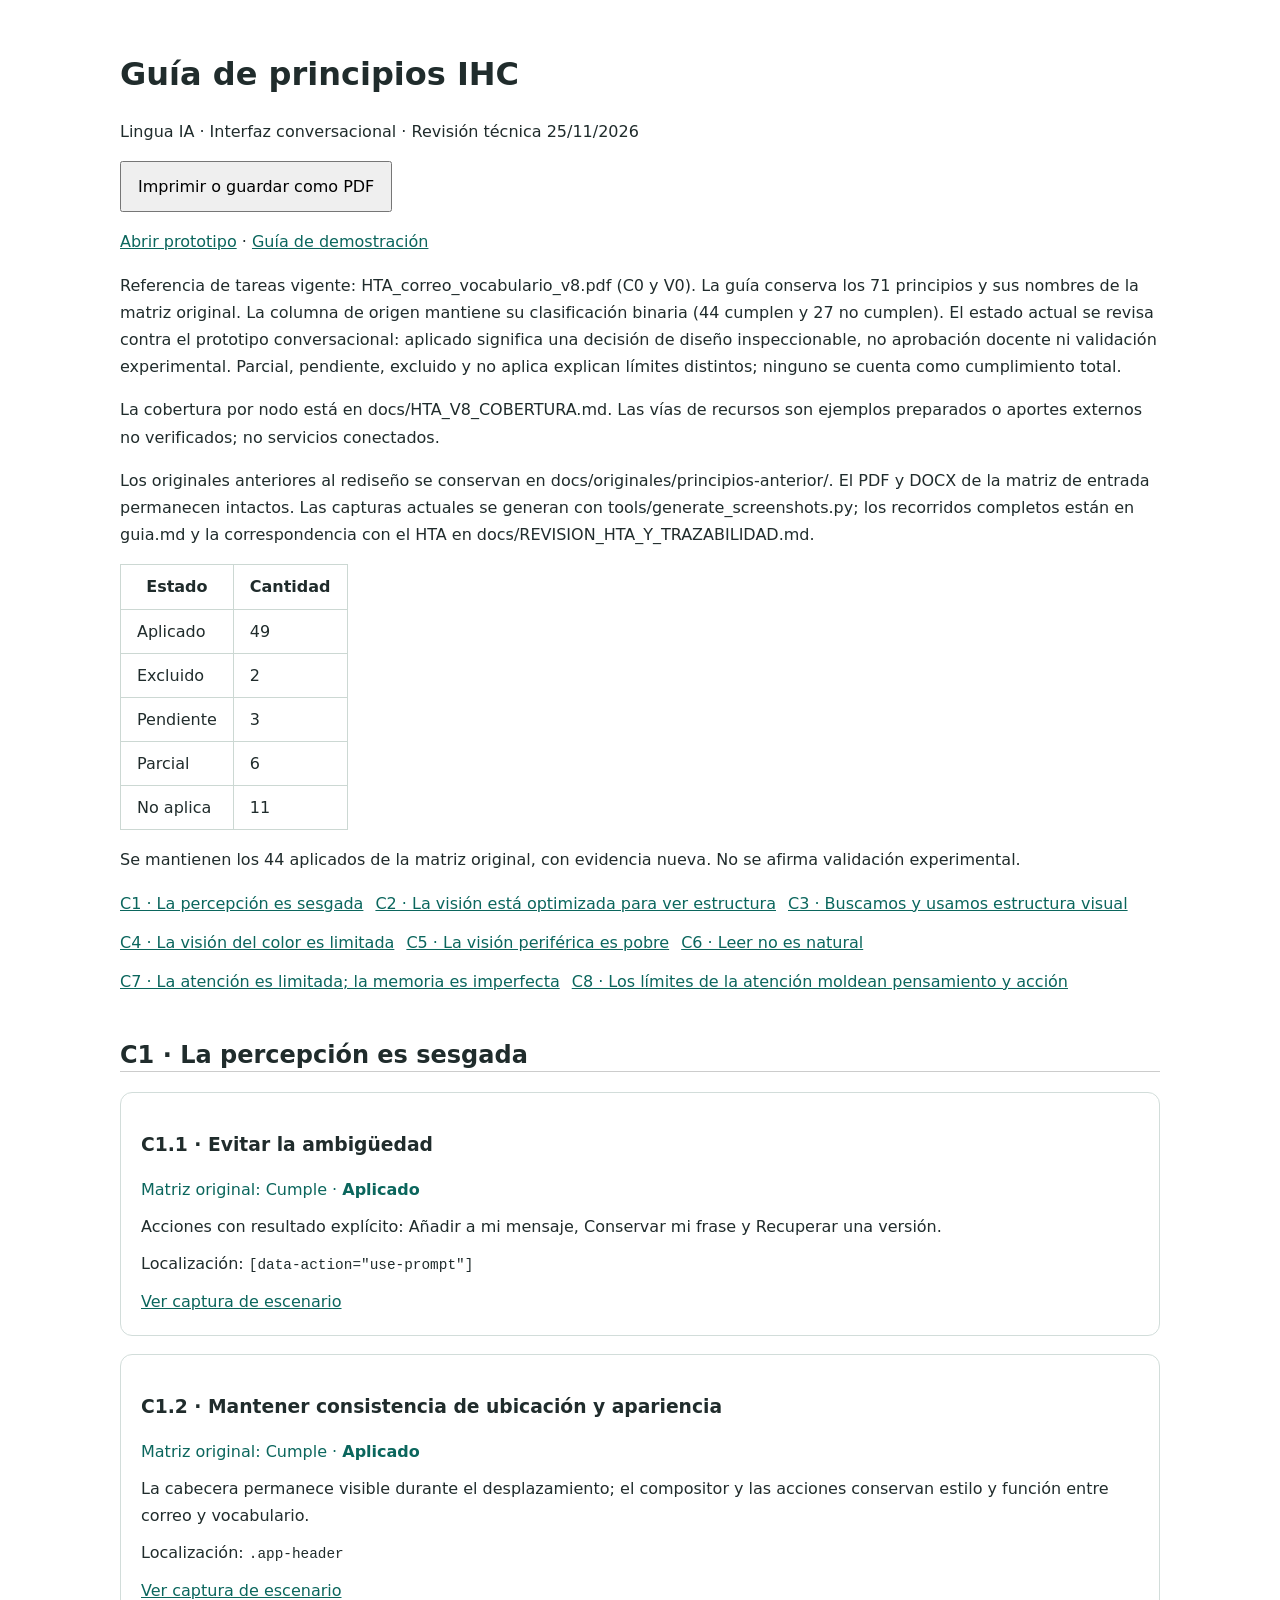
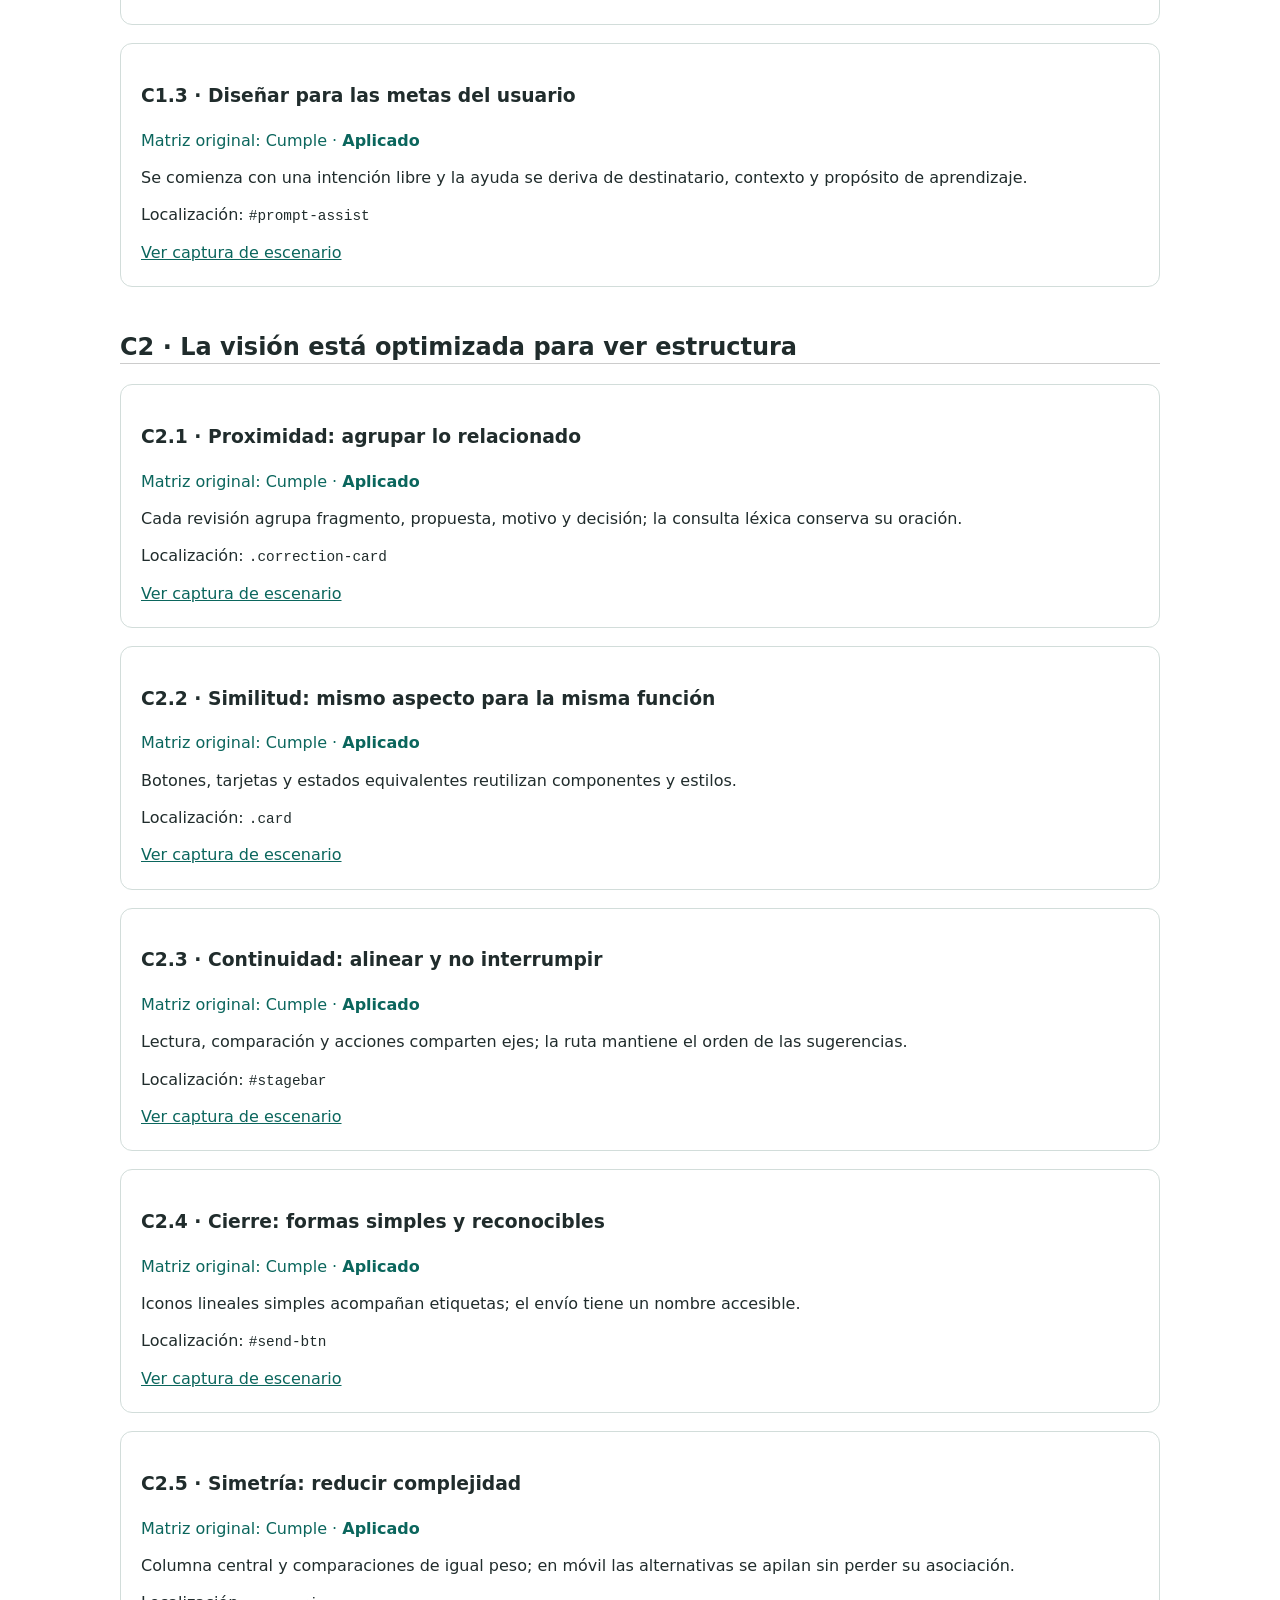
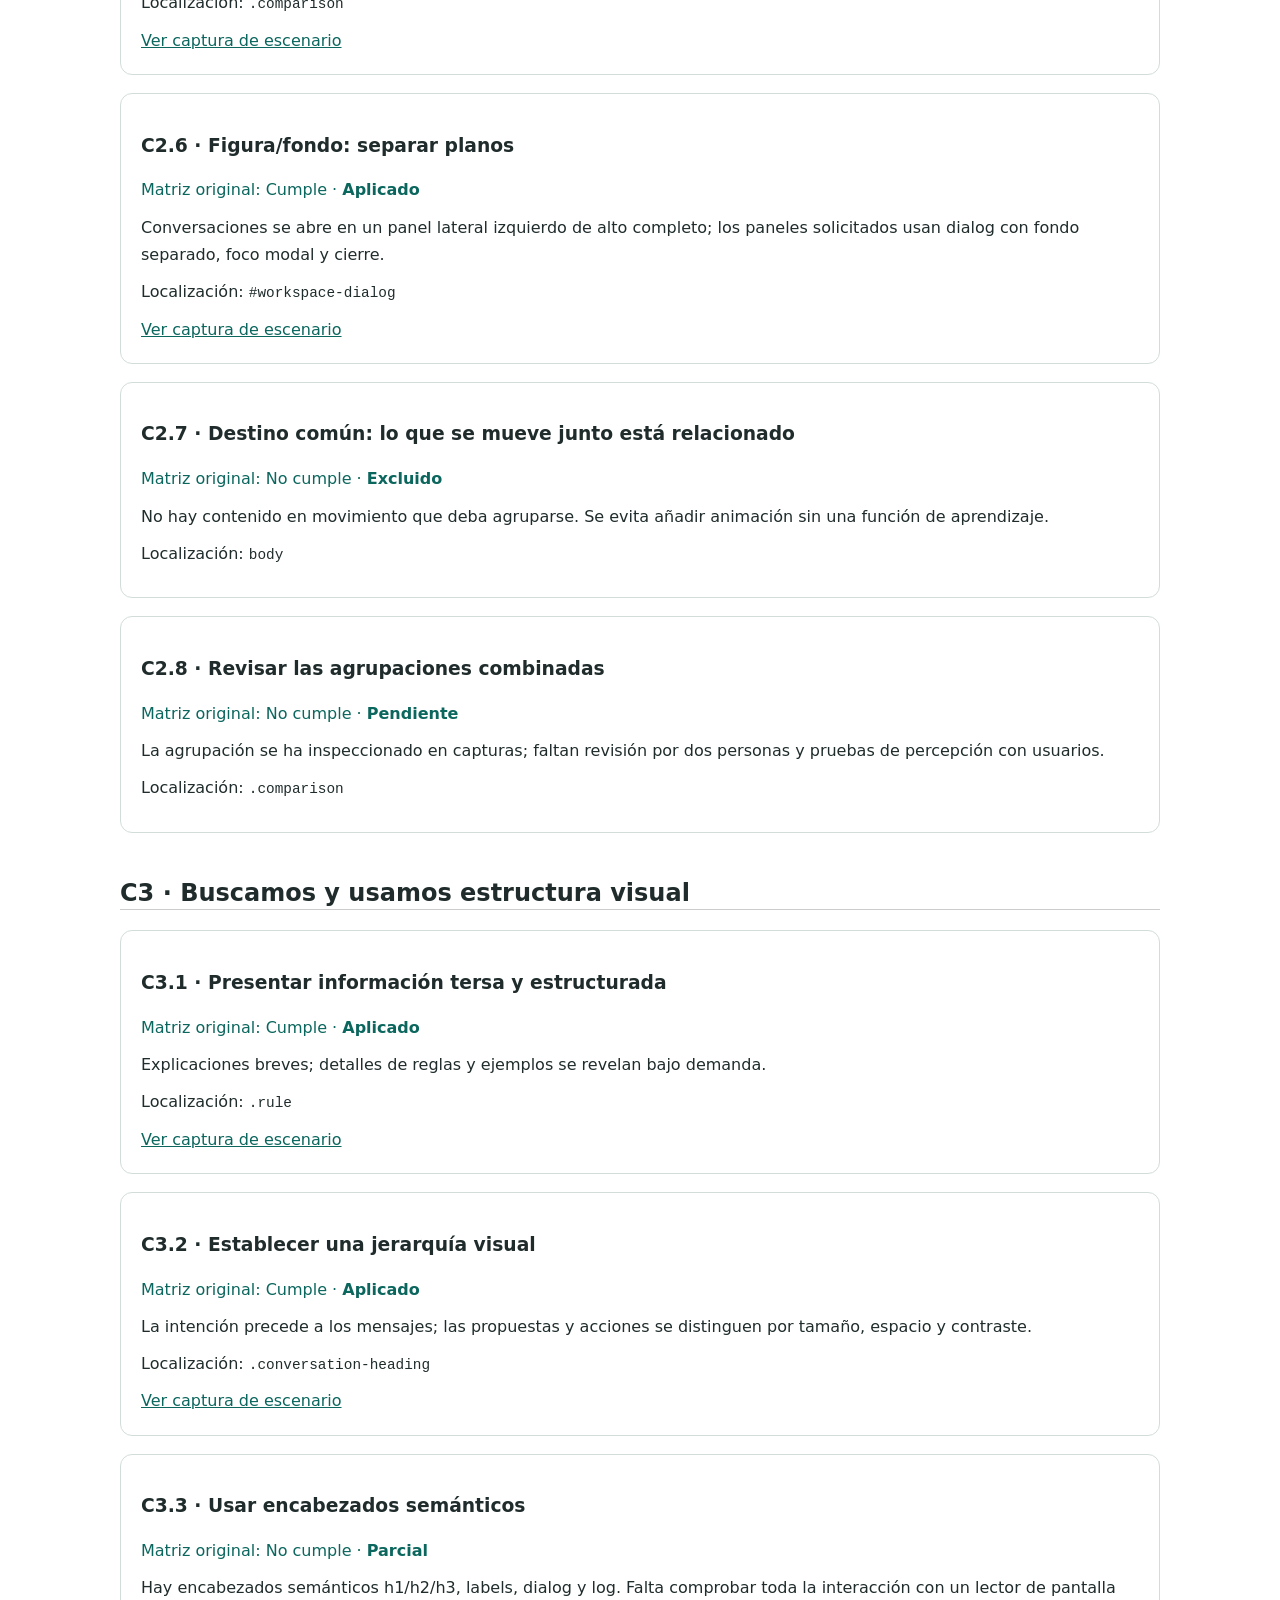
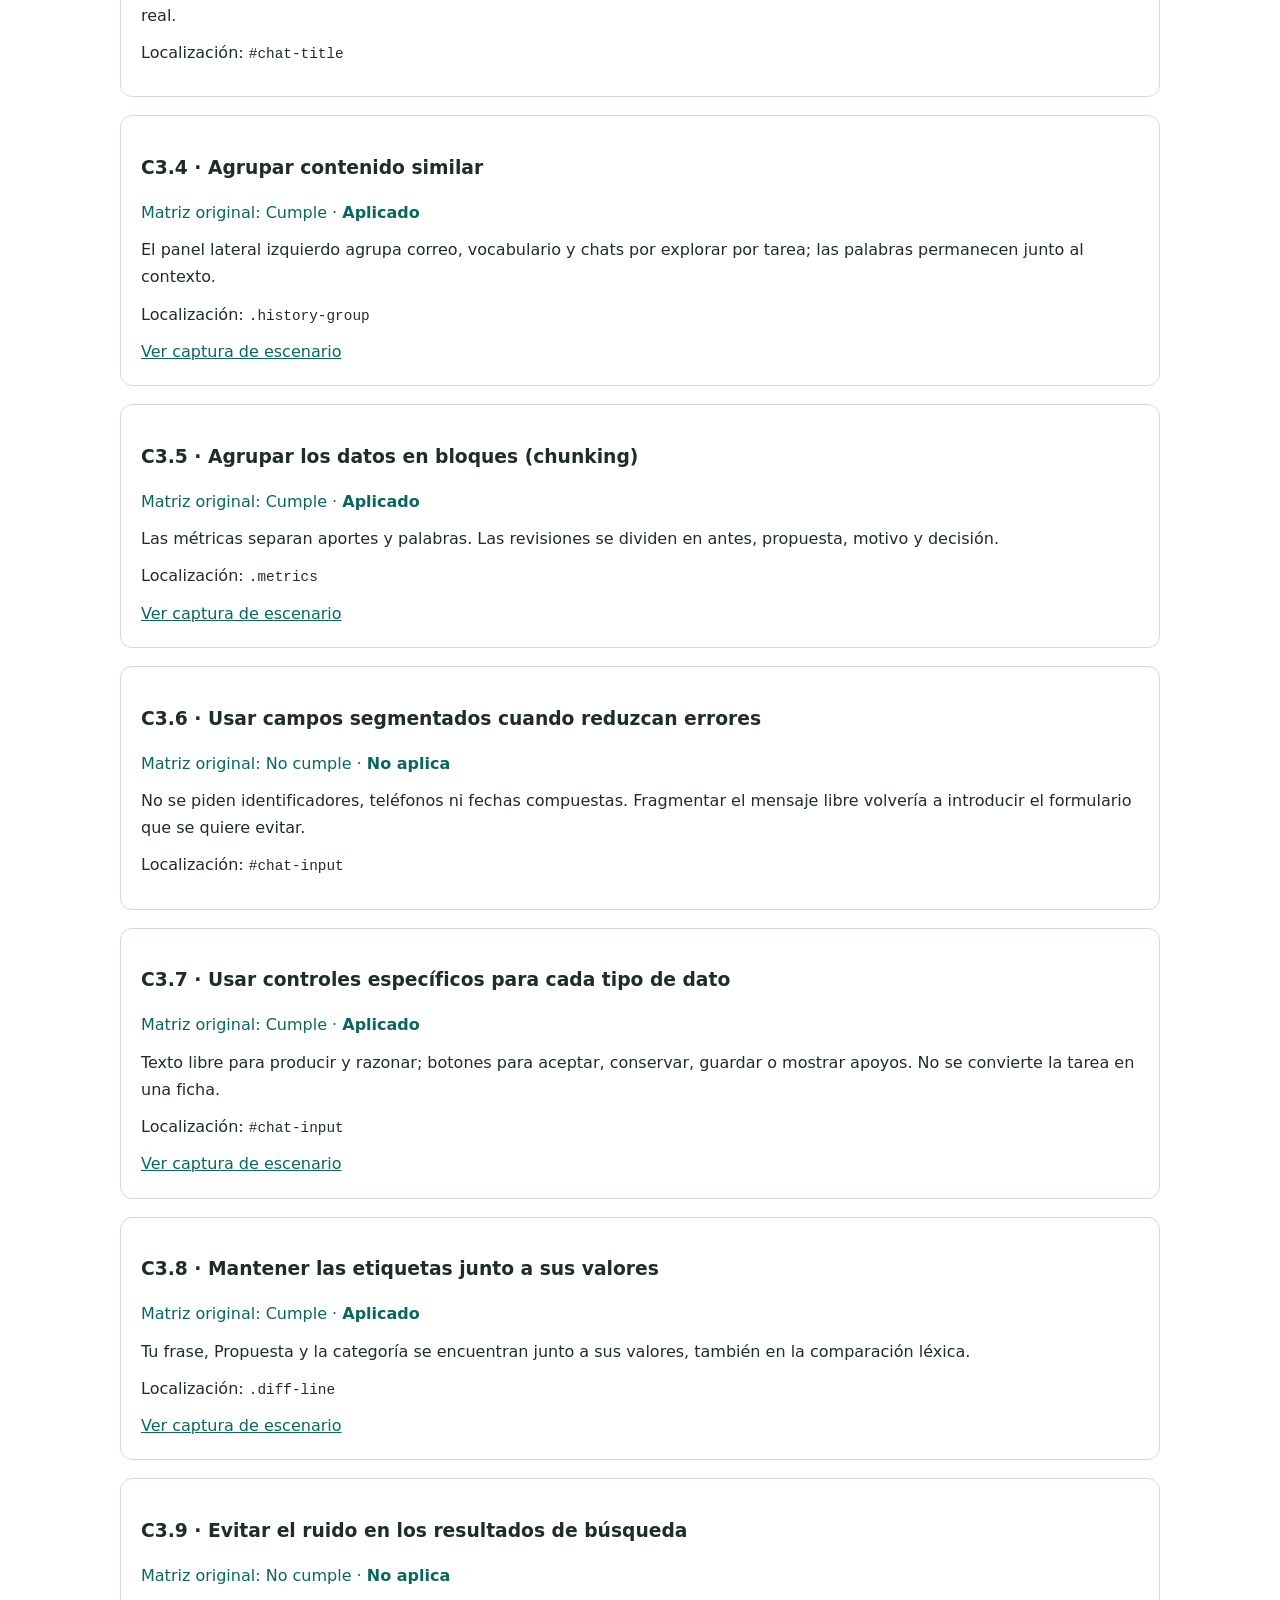
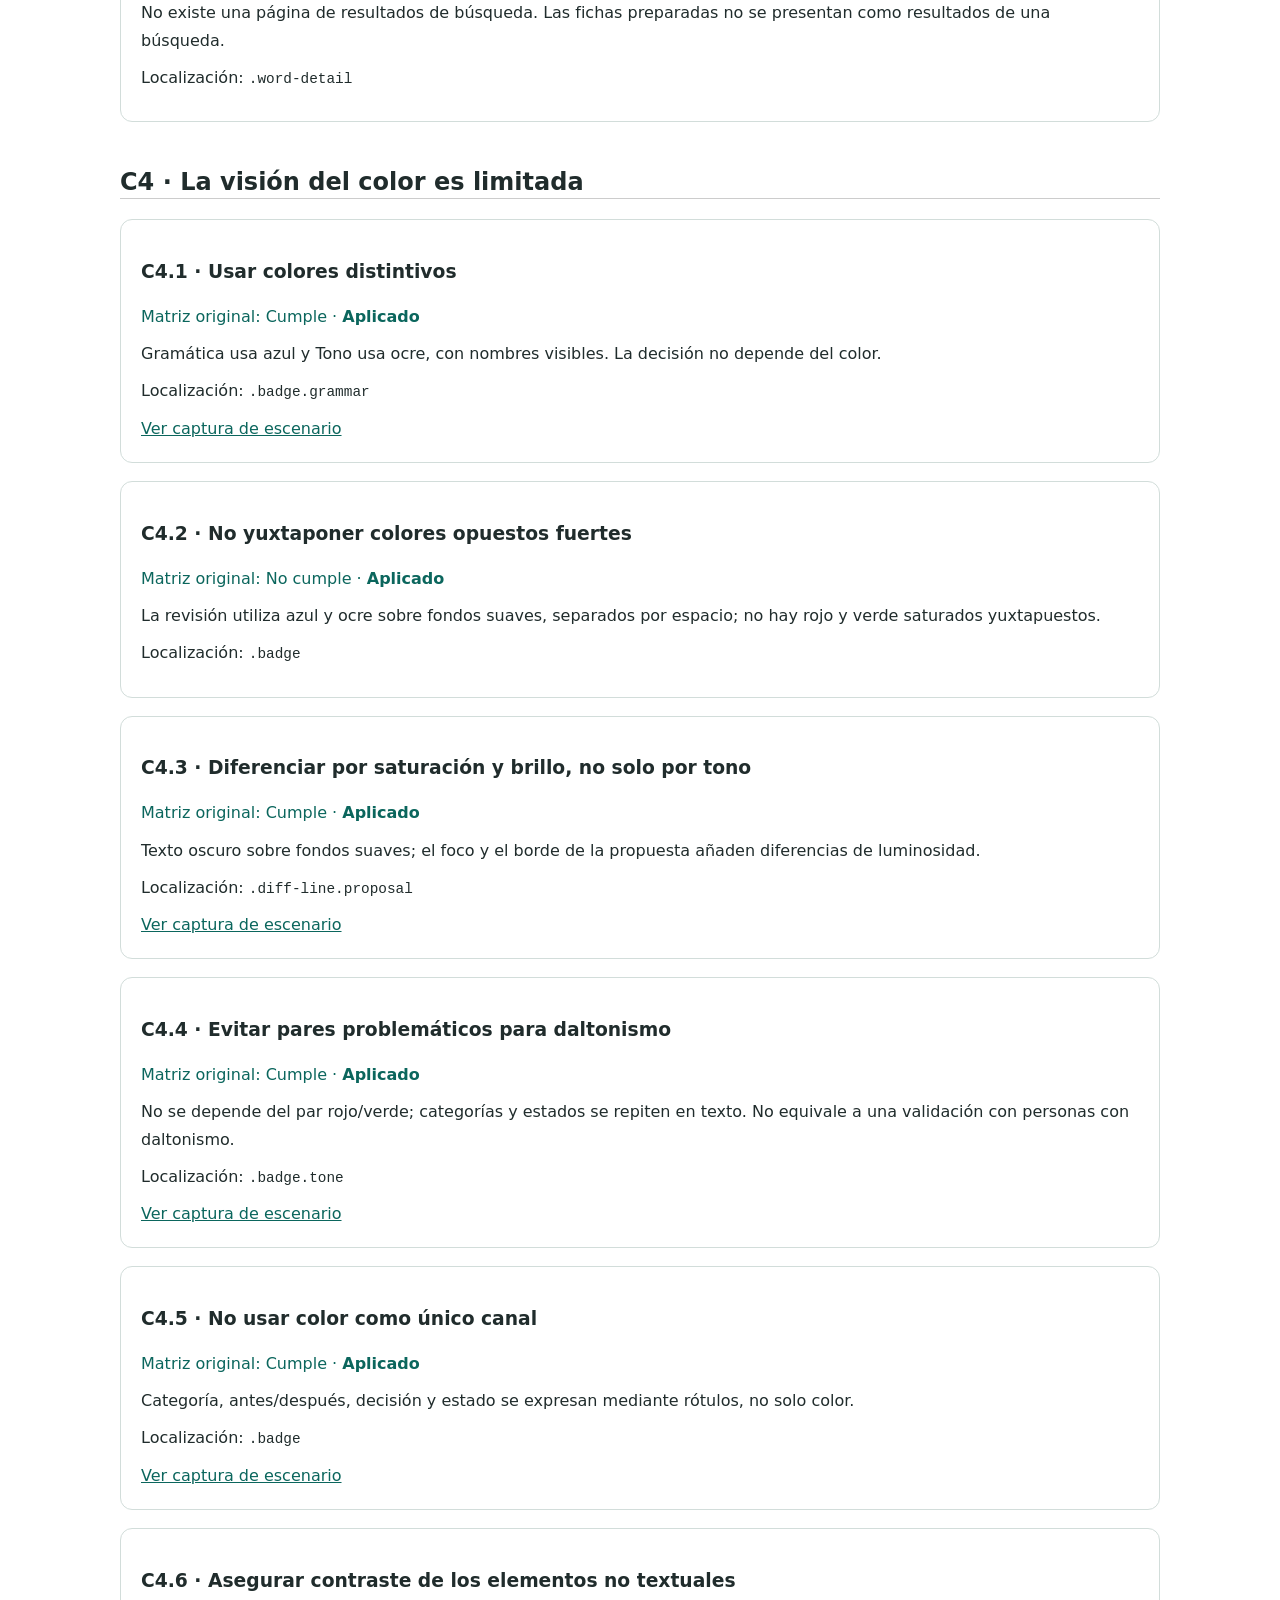
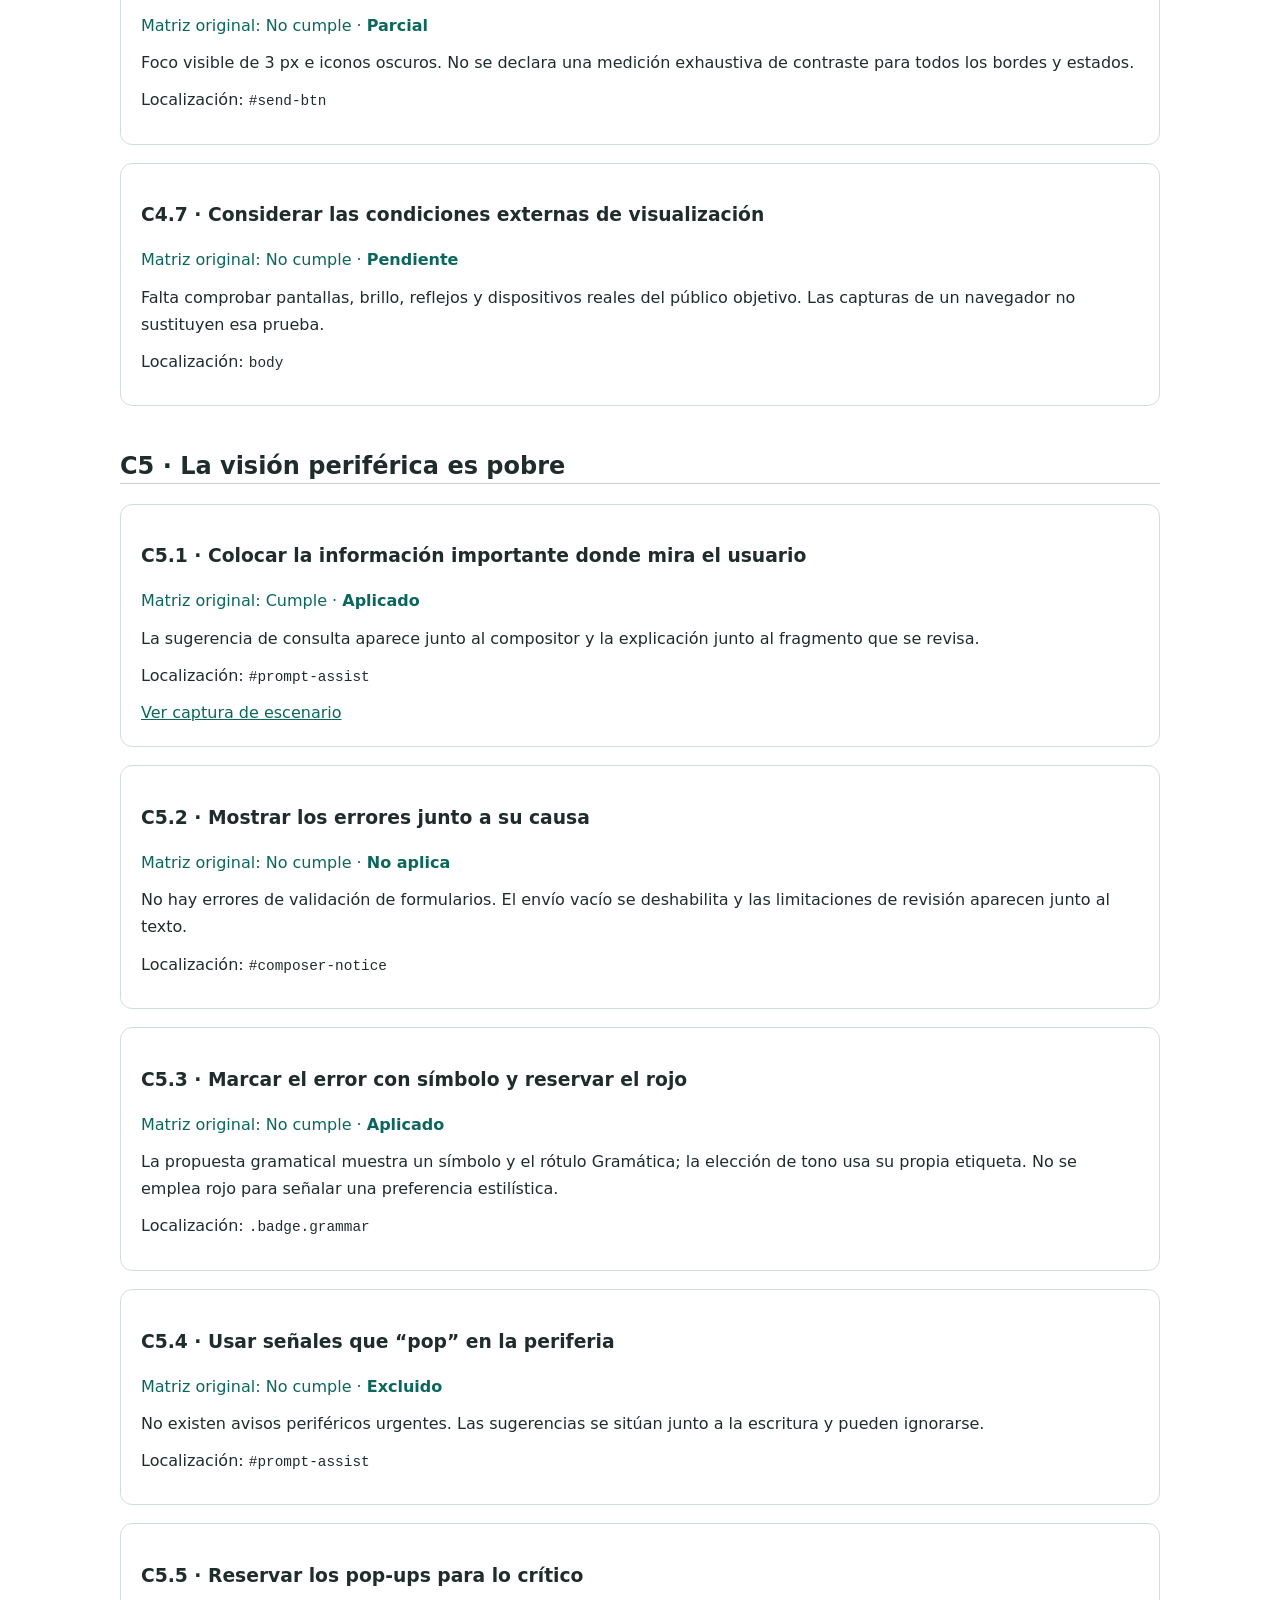
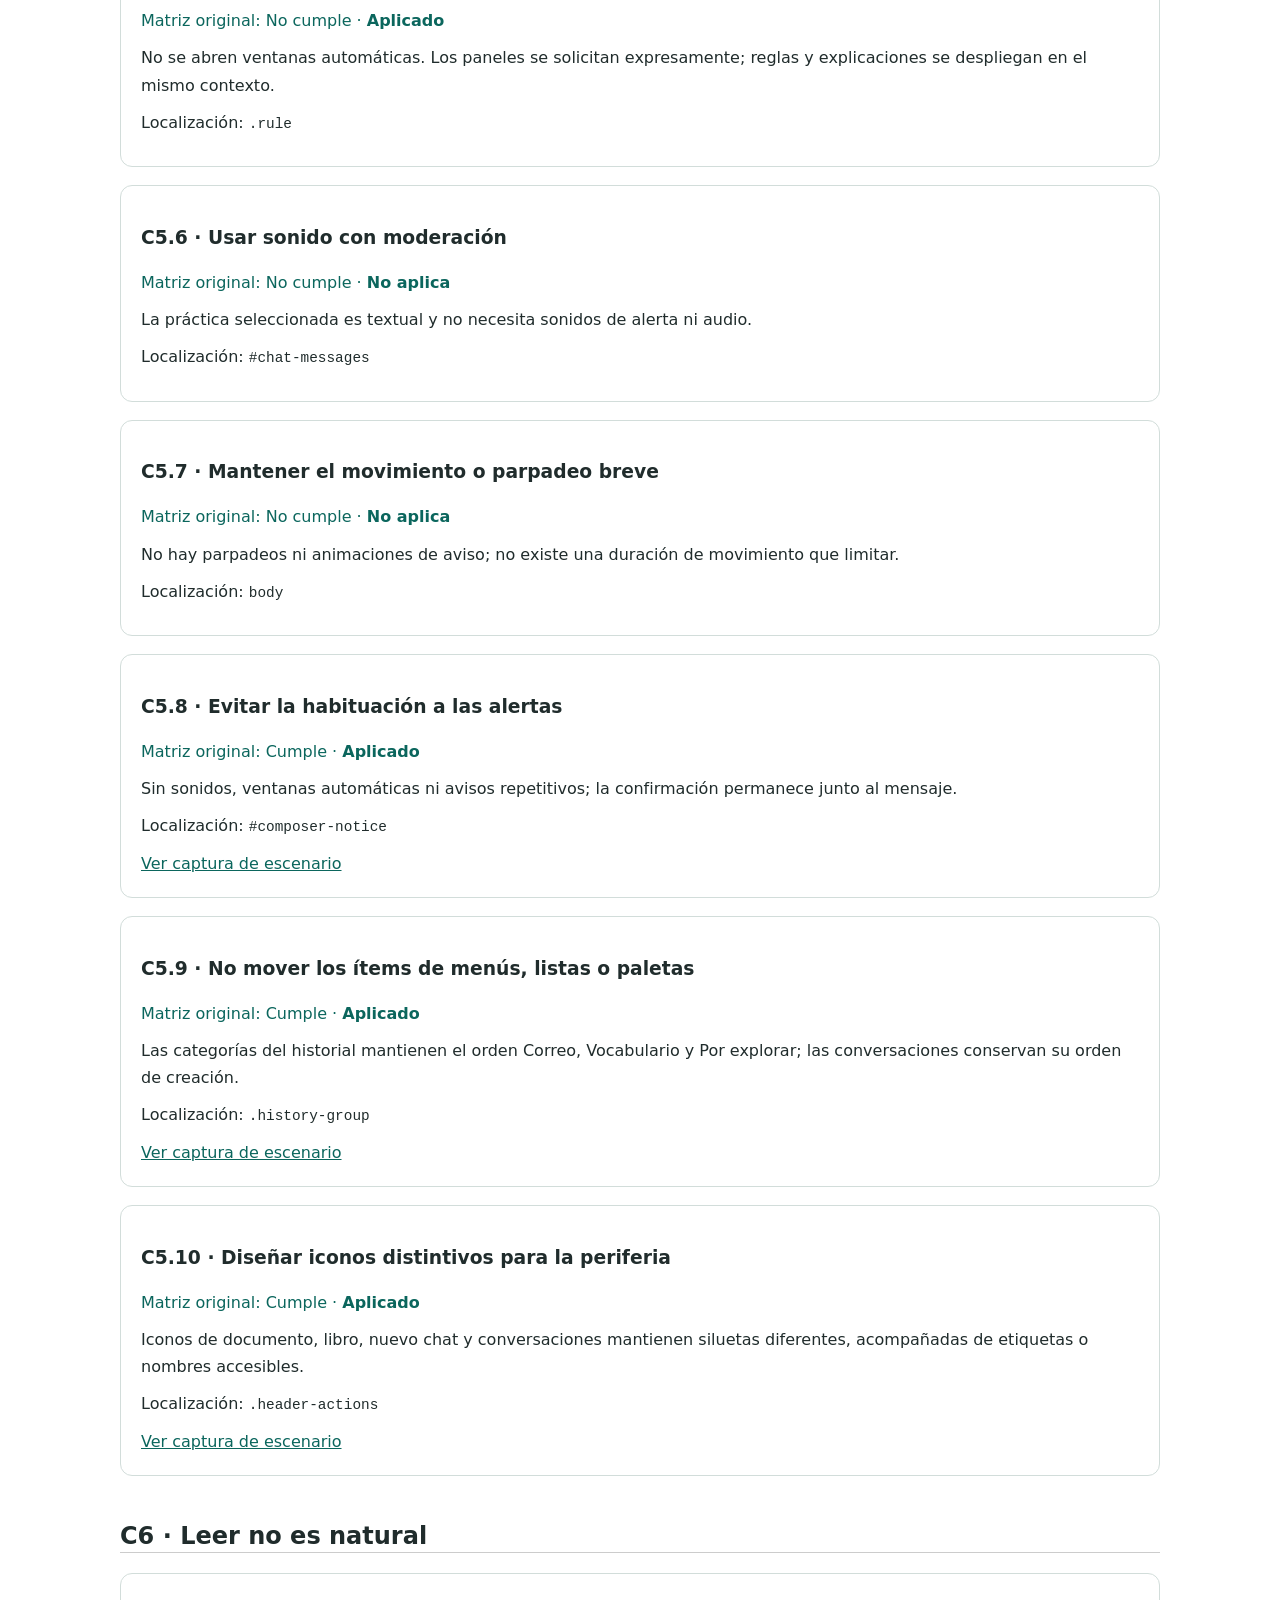
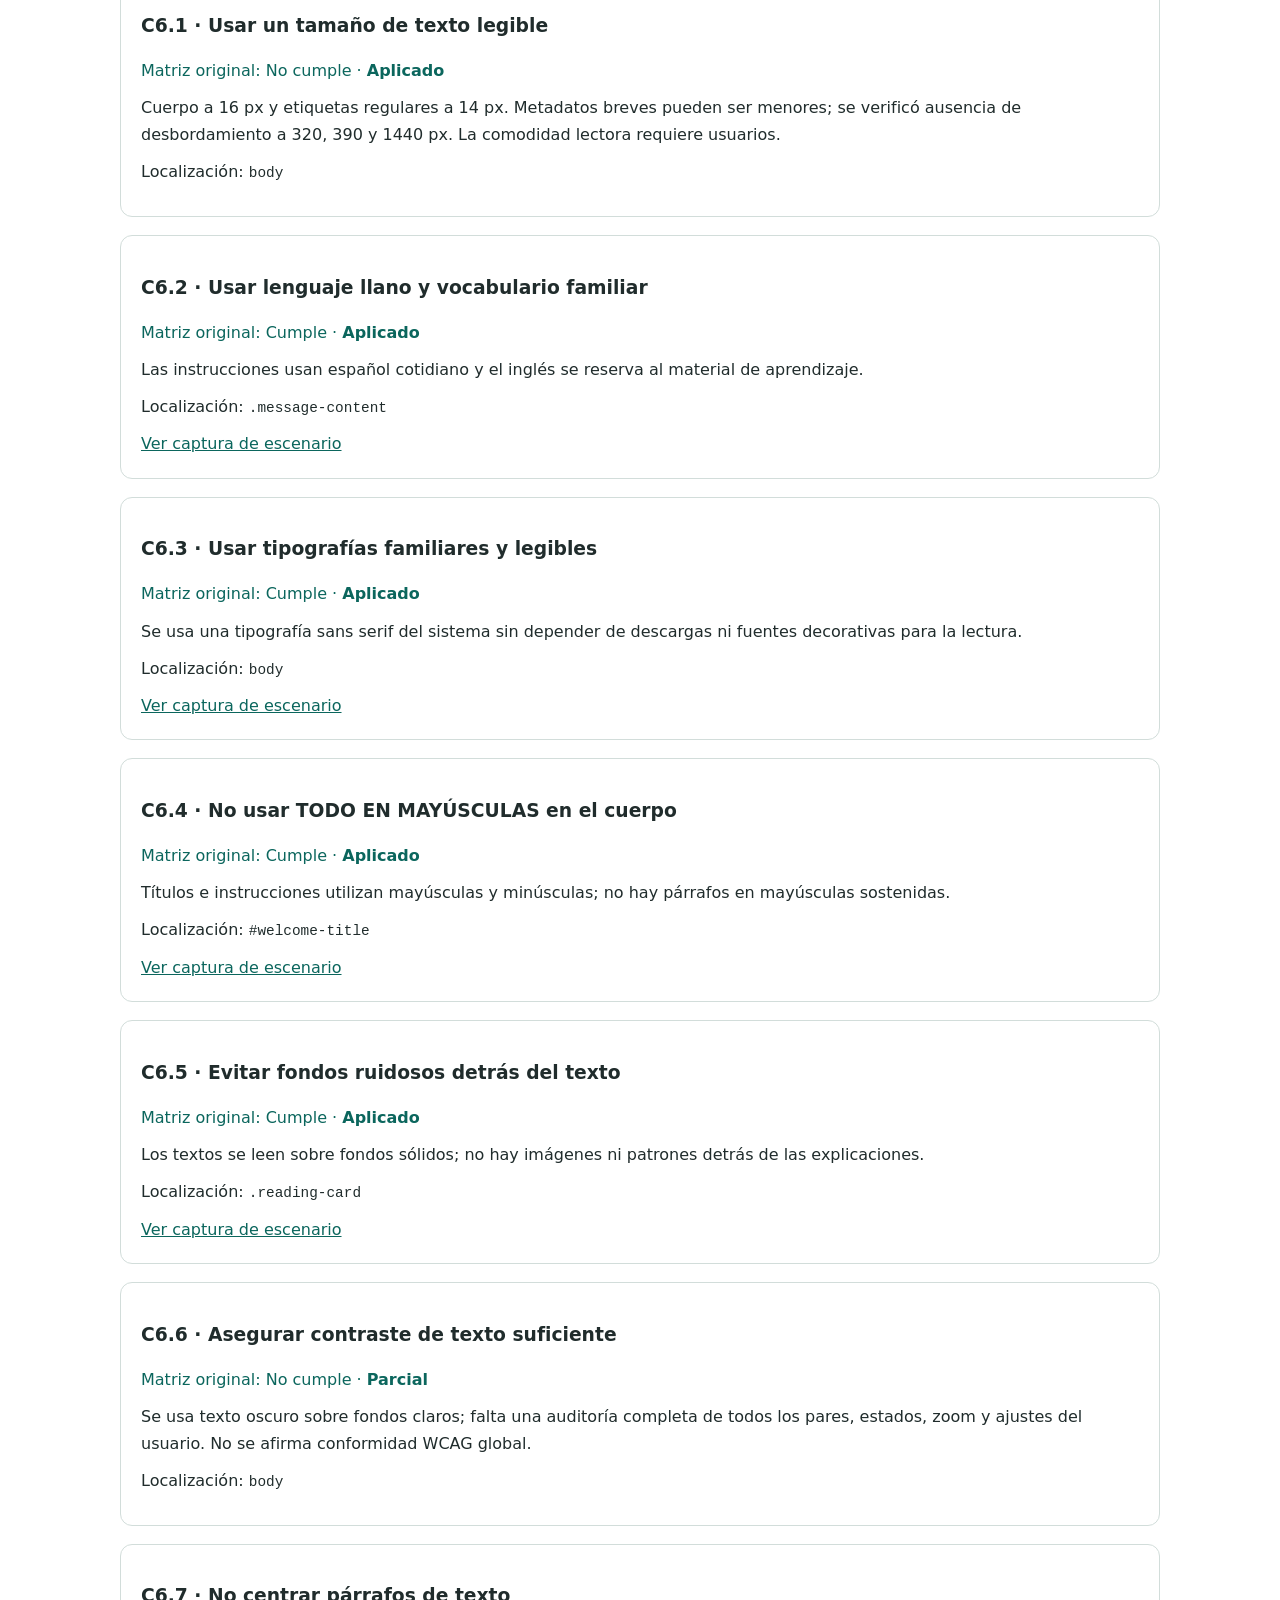
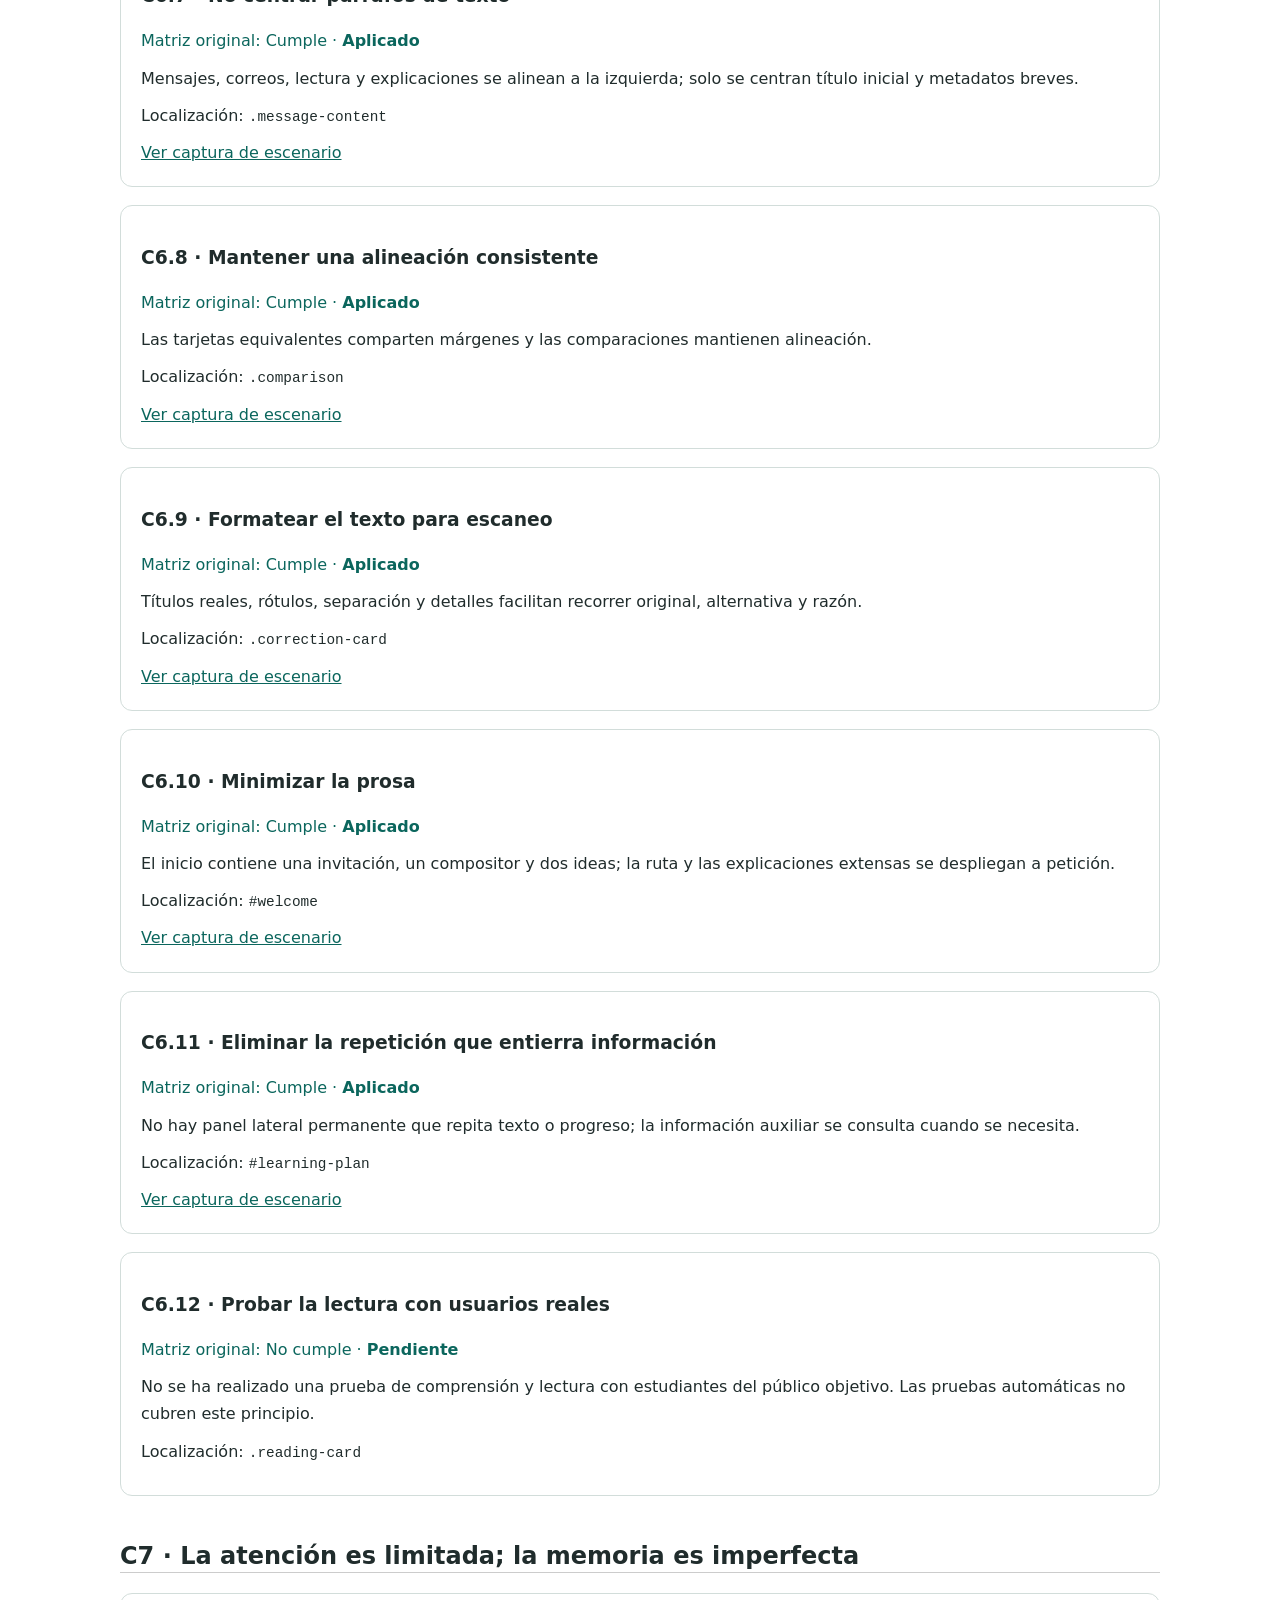
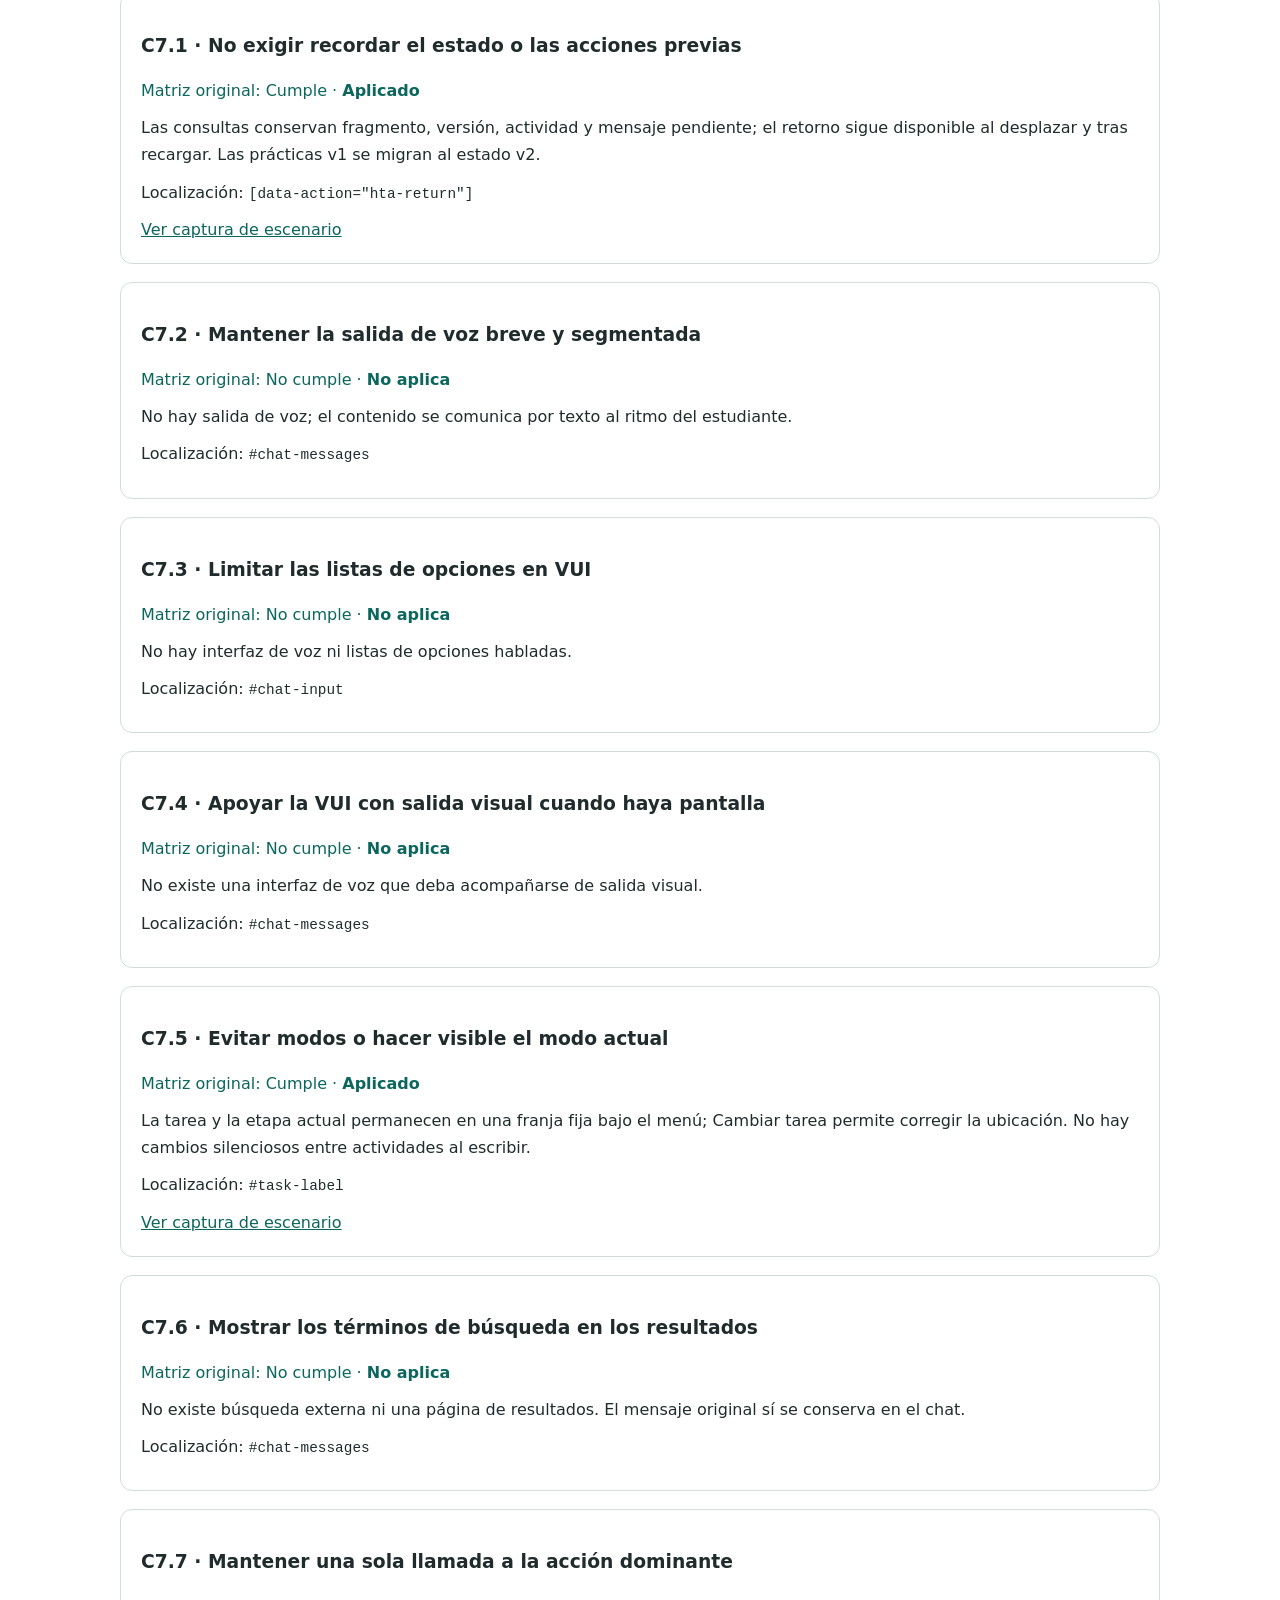
==== commit b2de7e42: "feat: alinear interfaz mock y documentos con HTA v8" ====
--- a/guia.html
+++ b/guia.html
@@ -1 +1 @@
-<!doctype html><html lang="es"><meta charset="utf-8"><meta name="viewport" content="width=device-width, initial-scale=1"><title>Guía de principios · Lingua IA</title><style>body{font:16px/1.7 system-ui;color:#202c2c;max-width:1040px;margin:auto;padding:32px}h1,h2,h3{line-height:1.35}h1{font-size:2rem}h2{border-bottom:1px solid #ccc;padding-top:24px}article{border:1px solid #d2ddda;border-radius:12px;padding:20px;margin:18px 0;break-inside:avoid}article p{margin:10px 0}a{color:#0b665d}nav{display:flex;flex-wrap:wrap;gap:12px}code{font-size:.9em;overflow-wrap:anywhere}.status{color:#0b665d}img{width:100%;height:auto}figure{margin:24px 0}figcaption{font-size:14px;color:#596968}button{padding:10px 16px;font:inherit}table{border-collapse:collapse}td,th{border:1px solid #ccd8d3;padding:8px 16px}@media print{nav,button{display:none}body{padding:0}figure{break-inside:avoid}}</style><header><h1>Guía de principios IHC</h1><p>Lingua IA · Interfaz conversacional · Revisión técnica 25/11/2026</p><button onclick="window.print()">Imprimir o guardar como PDF</button><p><a href="index.html">Abrir prototipo</a> · <a href="guia.md">Guía de demostración</a></p></header><p>La guía conserva los 71 principios y sus nombres de la matriz original. La columna de origen mantiene su clasificación binaria (44 cumplen y 27 no cumplen). El estado actual se revisa contra el prototipo conversacional: aplicado significa una decisión de diseño inspeccionable, no aprobación docente ni validación experimental. Parcial, pendiente, excluido y no aplica explican límites distintos; ninguno se cuenta como cumplimiento total.</p><p>Los originales anteriores al rediseño se conservan en docs/originales/principios-anterior/. El PDF y DOCX de la matriz de entrada permanecen intactos. Las capturas actuales se generan con tools/generate_screenshots.py; los recorridos completos están en guia.md y la correspondencia con el HTA en docs/REVISION_HTA_Y_TRAZABILIDAD.md.</p><table><tr><th>Estado</th><th>Cantidad</th></tr><tr><td>Aplicado</td><td>49</td></tr><tr><td>Excluido</td><td>2</td></tr><tr><td>Pendiente</td><td>3</td></tr><tr><td>Parcial</td><td>6</td></tr><tr><td>No aplica</td><td>11</td></tr></table><p>Se mantienen los 44 aplicados de la matriz original, con evidencia nueva. No se afirma validación experimental.</p><nav><a href="#chapter-1">C1 · La percepción es sesgada</a><a href="#chapter-2">C2 · La visión está optimizada para ver estructura</a><a href="#chapter-3">C3 · Buscamos y usamos estructura visual</a><a href="#chapter-4">C4 · La visión del color es limitada</a><a href="#chapter-5">C5 · La visión periférica es pobre</a><a href="#chapter-6">C6 · Leer no es natural</a><a href="#chapter-7">C7 · La atención es limitada; la memoria es imperfecta</a><a href="#chapter-8">C8 · Los límites de la atención moldean pensamiento y acción</a></nav><h2 id="chapter-1">C1 · La percepción es sesgada</h2><article id="C1.1"><h3>C1.1 · Evitar la ambigüedad</h3><p class="status">Matriz original: Cumple · <strong>Aplicado</strong></p><p>Acciones con resultado explícito: Añadir a mi mensaje, Conservar mi frase y Recuperar una versión.</p><p>Localización: <code>[data-action=&quot;use-prompt&quot;]</code></p><a href=docs/screenshots/actual/02_sugerencia.png>Ver captura de escenario</a></article><article id="C1.2"><h3>C1.2 · Mantener consistencia de ubicación y apariencia</h3><p class="status">Matriz original: Cumple · <strong>Aplicado</strong></p><p>La cabecera permanece visible durante el desplazamiento; el compositor y las acciones conservan estilo y función entre correo y vocabulario.</p><p>Localización: <code>.app-header</code></p><a href=docs/screenshots/actual/01_inicio.png>Ver captura de escenario</a></article><article id="C1.3"><h3>C1.3 · Diseñar para las metas del usuario</h3><p class="status">Matriz original: Cumple · <strong>Aplicado</strong></p><p>Se comienza con una intención libre y la ayuda se deriva de destinatario, contexto y propósito de aprendizaje.</p><p>Localización: <code>#prompt-assist</code></p><a href=docs/screenshots/actual/02_sugerencia.png>Ver captura de escenario</a></article><h2 id="chapter-2">C2 · La visión está optimizada para ver estructura</h2><article id="C2.1"><h3>C2.1 · Proximidad: agrupar lo relacionado</h3><p class="status">Matriz original: Cumple · <strong>Aplicado</strong></p><p>Cada revisión agrupa fragmento, propuesta, motivo y decisión; la consulta léxica conserva su oración.</p><p>Localización: <code>.correction-card</code></p><a href=docs/screenshots/actual/04_revision.png>Ver captura de escenario</a></article><article id="C2.2"><h3>C2.2 · Similitud: mismo aspecto para la misma función</h3><p class="status">Matriz original: Cumple · <strong>Aplicado</strong></p><p>Botones, tarjetas y estados equivalentes reutilizan componentes y estilos.</p><p>Localización: <code>.card</code></p><a href=docs/screenshots/actual/04_revision.png>Ver captura de escenario</a></article><article id="C2.3"><h3>C2.3 · Continuidad: alinear y no interrumpir</h3><p class="status">Matriz original: Cumple · <strong>Aplicado</strong></p><p>Lectura, comparación y acciones comparten ejes; la ruta mantiene el orden de las sugerencias.</p><p>Localización: <code>#stagebar</code></p><a href=docs/screenshots/actual/03_comparar.png>Ver captura de escenario</a></article><article id="C2.4"><h3>C2.4 · Cierre: formas simples y reconocibles</h3><p class="status">Matriz original: Cumple · <strong>Aplicado</strong></p><p>Iconos lineales simples acompañan etiquetas; el envío tiene un nombre accesible.</p><p>Localización: <code>#send-btn</code></p><a href=docs/screenshots/actual/01_inicio.png>Ver captura de escenario</a></article><article id="C2.5"><h3>C2.5 · Simetría: reducir complejidad</h3><p class="status">Matriz original: Cumple · <strong>Aplicado</strong></p><p>Columna central y comparaciones de igual peso; en móvil las alternativas se apilan sin perder su asociación.</p><p>Localización: <code>.comparison</code></p><a href=docs/screenshots/actual/03_comparar.png>Ver captura de escenario</a></article><article id="C2.6"><h3>C2.6 · Figura/fondo: separar planos</h3><p class="status">Matriz original: Cumple · <strong>Aplicado</strong></p><p>Conversaciones se abre en un panel lateral izquierdo de alto completo; los paneles solicitados usan dialog con fondo separado, foco modal y cierre.</p><p>Localización: <code>#workspace-dialog</code></p><a href=docs/screenshots/actual/07_aprendizaje.png>Ver captura de escenario</a></article><article id="C2.7"><h3>C2.7 · Destino común: lo que se mueve junto está relacionado</h3><p class="status">Matriz original: No cumple · <strong>Excluido</strong></p><p>No hay contenido en movimiento que deba agruparse. Se evita añadir animación sin una función de aprendizaje.</p><p>Localización: <code>body</code></p></article><article id="C2.8"><h3>C2.8 · Revisar las agrupaciones combinadas</h3><p class="status">Matriz original: No cumple · <strong>Pendiente</strong></p><p>La agrupación se ha inspeccionado en capturas; faltan revisión por dos personas y pruebas de percepción con usuarios.</p><p>Localización: <code>.comparison</code></p></article><h2 id="chapter-3">C3 · Buscamos y usamos estructura visual</h2><article id="C3.1"><h3>C3.1 · Presentar información tersa y estructurada</h3><p class="status">Matriz original: Cumple · <strong>Aplicado</strong></p><p>Explicaciones breves; detalles de reglas y ejemplos se revelan bajo demanda.</p><p>Localización: <code>.rule</code></p><a href=docs/screenshots/actual/05_vocabulario.png>Ver captura de escenario</a></article><article id="C3.2"><h3>C3.2 · Establecer una jerarquía visual</h3><p class="status">Matriz original: Cumple · <strong>Aplicado</strong></p><p>La intención precede a los mensajes; las propuestas y acciones se distinguen por tamaño, espacio y contraste.</p><p>Localización: <code>.conversation-heading</code></p><a href=docs/screenshots/actual/03_comparar.png>Ver captura de escenario</a></article><article id="C3.3"><h3>C3.3 · Usar encabezados semánticos</h3><p class="status">Matriz original: No cumple · <strong>Parcial</strong></p><p>Hay encabezados semánticos h1/h2/h3, labels, dialog y log. Falta comprobar toda la interacción con un lector de pantalla real.</p><p>Localización: <code>#chat-title</code></p></article><article id="C3.4"><h3>C3.4 · Agrupar contenido similar</h3><p class="status">Matriz original: Cumple · <strong>Aplicado</strong></p><p>El panel lateral izquierdo agrupa correo, vocabulario y chats por explorar por tarea; las palabras permanecen junto al contexto.</p><p>Localización: <code>.history-group</code></p><a href=docs/screenshots/actual/08_historial.png>Ver captura de escenario</a></article><article id="C3.5"><h3>C3.5 · Agrupar los datos en bloques (chunking)</h3><p class="status">Matriz original: Cumple · <strong>Aplicado</strong></p><p>Las métricas separan aportes y palabras. Las revisiones se dividen en antes, propuesta, motivo y decisión.</p><p>Localización: <code>.metrics</code></p><a href=docs/screenshots/actual/07_aprendizaje.png>Ver captura de escenario</a></article><article id="C3.6"><h3>C3.6 · Usar campos segmentados cuando reduzcan errores</h3><p class="status">Matriz original: No cumple · <strong>No aplica</strong></p><p>No se piden identificadores, teléfonos ni fechas compuestas. Fragmentar el mensaje libre volvería a introducir el formulario que se quiere evitar.</p><p>Localización: <code>#chat-input</code></p></article><article id="C3.7"><h3>C3.7 · Usar controles específicos para cada tipo de dato</h3><p class="status">Matriz original: Cumple · <strong>Aplicado</strong></p><p>Texto libre para producir y razonar; botones para aceptar, conservar, guardar o mostrar apoyos. No se convierte la tarea en una ficha.</p><p>Localización: <code>#chat-input</code></p><a href=docs/screenshots/actual/04_revision.png>Ver captura de escenario</a></article><article id="C3.8"><h3>C3.8 · Mantener las etiquetas junto a sus valores</h3><p class="status">Matriz original: Cumple · <strong>Aplicado</strong></p><p>Tu frase, Propuesta y la categoría se encuentran junto a sus valores, también en la comparación léxica.</p><p>Localización: <code>.diff-line</code></p><a href=docs/screenshots/actual/04_revision.png>Ver captura de escenario</a></article><article id="C3.9"><h3>C3.9 · Evitar el ruido en los resultados de búsqueda</h3><p class="status">Matriz original: No cumple · <strong>No aplica</strong></p><p>No existe una página de resultados de búsqueda. Las fichas preparadas no se presentan como resultados de una búsqueda.</p><p>Localización: <code>.word-detail</code></p></article><h2 id="chapter-4">C4 · La visión del color es limitada</h2><article id="C4.1"><h3>C4.1 · Usar colores distintivos</h3><p class="status">Matriz original: Cumple · <strong>Aplicado</strong></p><p>Gramática usa azul y Tono usa ocre, con nombres visibles. La decisión no depende del color.</p><p>Localización: <code>.badge.grammar</code></p><a href=docs/screenshots/actual/04_revision.png>Ver captura de escenario</a></article><article id="C4.2"><h3>C4.2 · No yuxtaponer colores opuestos fuertes</h3><p class="status">Matriz original: No cumple · <strong>Aplicado</strong></p><p>La revisión utiliza azul y ocre sobre fondos suaves, separados por espacio; no hay rojo y verde saturados yuxtapuestos.</p><p>Localización: <code>.badge</code></p></article><article id="C4.3"><h3>C4.3 · Diferenciar por saturación y brillo, no solo por tono</h3><p class="status">Matriz original: Cumple · <strong>Aplicado</strong></p><p>Texto oscuro sobre fondos suaves; el foco y el borde de la propuesta añaden diferencias de luminosidad.</p><p>Localización: <code>.diff-line.proposal</code></p><a href=docs/screenshots/actual/04_revision.png>Ver captura de escenario</a></article><article id="C4.4"><h3>C4.4 · Evitar pares problemáticos para daltonismo</h3><p class="status">Matriz original: Cumple · <strong>Aplicado</strong></p><p>No se depende del par rojo/verde; categorías y estados se repiten en texto. No equivale a una validación con personas con daltonismo.</p><p>Localización: <code>.badge.tone</code></p><a href=docs/screenshots/actual/04_revision.png>Ver captura de escenario</a></article><article id="C4.5"><h3>C4.5 · No usar color como único canal</h3><p class="status">Matriz original: Cumple · <strong>Aplicado</strong></p><p>Categoría, antes/después, decisión y estado se expresan mediante rótulos, no solo color.</p><p>Localización: <code>.badge</code></p><a href=docs/screenshots/actual/04_revision.png>Ver captura de escenario</a></article><article id="C4.6"><h3>C4.6 · Asegurar contraste de los elementos no textuales</h3><p class="status">Matriz original: No cumple · <strong>Parcial</strong></p><p>Foco visible de 3 px e iconos oscuros. No se declara una medición exhaustiva de contraste para todos los bordes y estados.</p><p>Localización: <code>#send-btn</code></p></article><article id="C4.7"><h3>C4.7 · Considerar las condiciones externas de visualización</h3><p class="status">Matriz original: No cumple · <strong>Pendiente</strong></p><p>Falta comprobar pantallas, brillo, reflejos y dispositivos reales del público objetivo. Las capturas de un navegador no sustituyen esa prueba.</p><p>Localización: <code>body</code></p></article><h2 id="chapter-5">C5 · La visión periférica es pobre</h2><article id="C5.1"><h3>C5.1 · Colocar la información importante donde mira el usuario</h3><p class="status">Matriz original: Cumple · <strong>Aplicado</strong></p><p>La sugerencia de consulta aparece junto al compositor y la explicación junto al fragmento que se revisa.</p><p>Localización: <code>#prompt-assist</code></p><a href=docs/screenshots/actual/02_sugerencia.png>Ver captura de escenario</a></article><article id="C5.2"><h3>C5.2 · Mostrar los errores junto a su causa</h3><p class="status">Matriz original: No cumple · <strong>No aplica</strong></p><p>No hay errores de validación de formularios. El envío vacío se deshabilita y las limitaciones de revisión aparecen junto al texto.</p><p>Localización: <code>#composer-notice</code></p></article><article id="C5.3"><h3>C5.3 · Marcar el error con símbolo y reservar el rojo</h3><p class="status">Matriz original: No cumple · <strong>Aplicado</strong></p><p>La propuesta gramatical muestra un símbolo y el rótulo Gramática; la elección de tono usa su propia etiqueta. No se emplea rojo para señalar una preferencia estilística.</p><p>Localización: <code>.badge.grammar</code></p></article><article id="C5.4"><h3>C5.4 · Usar señales que “pop” en la periferia</h3><p class="status">Matriz original: No cumple · <strong>Excluido</strong></p><p>No existen avisos periféricos urgentes. Las sugerencias se sitúan junto a la escritura y pueden ignorarse.</p><p>Localización: <code>#prompt-assist</code></p></article><article id="C5.5"><h3>C5.5 · Reservar los pop-ups para lo crítico</h3><p class="status">Matriz original: No cumple · <strong>Aplicado</strong></p><p>No se abren ventanas automáticas. Los paneles se solicitan expresamente; reglas y explicaciones se despliegan en el mismo contexto.</p><p>Localización: <code>.rule</code></p></article><article id="C5.6"><h3>C5.6 · Usar sonido con moderación</h3><p class="status">Matriz original: No cumple · <strong>No aplica</strong></p><p>La práctica seleccionada es textual y no necesita sonidos de alerta ni audio.</p><p>Localización: <code>#chat-messages</code></p></article><article id="C5.7"><h3>C5.7 · Mantener el movimiento o parpadeo breve</h3><p class="status">Matriz original: No cumple · <strong>No aplica</strong></p><p>No hay parpadeos ni animaciones de aviso; no existe una duración de movimiento que limitar.</p><p>Localización: <code>body</code></p></article><article id="C5.8"><h3>C5.8 · Evitar la habituación a las alertas</h3><p class="status">Matriz original: Cumple · <strong>Aplicado</strong></p><p>Sin sonidos, ventanas automáticas ni avisos repetitivos; la confirmación permanece junto al mensaje.</p><p>Localización: <code>#composer-notice</code></p><a href=docs/screenshots/actual/04_revision.png>Ver captura de escenario</a></article><article id="C5.9"><h3>C5.9 · No mover los ítems de menús, listas o paletas</h3><p class="status">Matriz original: Cumple · <strong>Aplicado</strong></p><p>Las categorías del historial mantienen el orden Correo, Vocabulario y Por explorar; las conversaciones conservan su orden de creación.</p><p>Localización: <code>.history-group</code></p><a href=docs/screenshots/actual/08_historial.png>Ver captura de escenario</a></article><article id="C5.10"><h3>C5.10 · Diseñar iconos distintivos para la periferia</h3><p class="status">Matriz original: Cumple · <strong>Aplicado</strong></p><p>Iconos de documento, libro, nuevo chat y conversaciones mantienen siluetas diferentes, acompañadas de etiquetas o nombres accesibles.</p><p>Localización: <code>.header-actions</code></p><a href=docs/screenshots/actual/01_inicio.png>Ver captura de escenario</a></article><h2 id="chapter-6">C6 · Leer no es natural</h2><article id="C6.1"><h3>C6.1 · Usar un tamaño de texto legible</h3><p class="status">Matriz original: No cumple · <strong>Aplicado</strong></p><p>Cuerpo a 16 px y etiquetas regulares a 14 px. Metadatos breves pueden ser menores; se verificó ausencia de desbordamiento a 320, 390 y 1440 px. La comodidad lectora requiere usuarios.</p><p>Localización: <code>body</code></p></article><article id="C6.2"><h3>C6.2 · Usar lenguaje llano y vocabulario familiar</h3><p class="status">Matriz original: Cumple · <strong>Aplicado</strong></p><p>Las instrucciones usan español cotidiano y el inglés se reserva al material de aprendizaje.</p><p>Localización: <code>.message-content</code></p><a href=docs/screenshots/actual/03_comparar.png>Ver captura de escenario</a></article><article id="C6.3"><h3>C6.3 · Usar tipografías familiares y legibles</h3><p class="status">Matriz original: Cumple · <strong>Aplicado</strong></p><p>Se usa una tipografía sans serif del sistema sin depender de descargas ni fuentes decorativas para la lectura.</p><p>Localización: <code>body</code></p><a href=docs/screenshots/actual/01_inicio.png>Ver captura de escenario</a></article><article id="C6.4"><h3>C6.4 · No usar TODO EN MAYÚSCULAS en el cuerpo</h3><p class="status">Matriz original: Cumple · <strong>Aplicado</strong></p><p>Títulos e instrucciones utilizan mayúsculas y minúsculas; no hay párrafos en mayúsculas sostenidas.</p><p>Localización: <code>#welcome-title</code></p><a href=docs/screenshots/actual/01_inicio.png>Ver captura de escenario</a></article><article id="C6.5"><h3>C6.5 · Evitar fondos ruidosos detrás del texto</h3><p class="status">Matriz original: Cumple · <strong>Aplicado</strong></p><p>Los textos se leen sobre fondos sólidos; no hay imágenes ni patrones detrás de las explicaciones.</p><p>Localización: <code>.reading-card</code></p><a href=docs/screenshots/actual/05_vocabulario.png>Ver captura de escenario</a></article><article id="C6.6"><h3>C6.6 · Asegurar contraste de texto suficiente</h3><p class="status">Matriz original: No cumple · <strong>Parcial</strong></p><p>Se usa texto oscuro sobre fondos claros; falta una auditoría completa de todos los pares, estados, zoom y ajustes del usuario. No se afirma conformidad WCAG global.</p><p>Localización: <code>body</code></p></article><article id="C6.7"><h3>C6.7 · No centrar párrafos de texto</h3><p class="status">Matriz original: Cumple · <strong>Aplicado</strong></p><p>Mensajes, correos, lectura y explicaciones se alinean a la izquierda; solo se centran título inicial y metadatos breves.</p><p>Localización: <code>.message-content</code></p><a href=docs/screenshots/actual/05_vocabulario.png>Ver captura de escenario</a></article><article id="C6.8"><h3>C6.8 · Mantener una alineación consistente</h3><p class="status">Matriz original: Cumple · <strong>Aplicado</strong></p><p>Las tarjetas equivalentes comparten márgenes y las comparaciones mantienen alineación.</p><p>Localización: <code>.comparison</code></p><a href=docs/screenshots/actual/03_comparar.png>Ver captura de escenario</a></article><article id="C6.9"><h3>C6.9 · Formatear el texto para escaneo</h3><p class="status">Matriz original: Cumple · <strong>Aplicado</strong></p><p>Títulos reales, rótulos, separación y detalles facilitan recorrer original, alternativa y razón.</p><p>Localización: <code>.correction-card</code></p><a href=docs/screenshots/actual/04_revision.png>Ver captura de escenario</a></article><article id="C6.10"><h3>C6.10 · Minimizar la prosa</h3><p class="status">Matriz original: Cumple · <strong>Aplicado</strong></p><p>El inicio contiene una invitación, un compositor y dos ideas; la ruta y las explicaciones extensas se despliegan a petición.</p><p>Localización: <code>#welcome</code></p><a href=docs/screenshots/actual/01_inicio.png>Ver captura de escenario</a></article><article id="C6.11"><h3>C6.11 · Eliminar la repetición que entierra información</h3><p class="status">Matriz original: Cumple · <strong>Aplicado</strong></p><p>No hay panel lateral permanente que repita texto o progreso; la información auxiliar se consulta cuando se necesita.</p><p>Localización: <code>#learning-plan</code></p><a href=docs/screenshots/actual/01_inicio.png>Ver captura de escenario</a></article><article id="C6.12"><h3>C6.12 · Probar la lectura con usuarios reales</h3><p class="status">Matriz original: No cumple · <strong>Pendiente</strong></p><p>No se ha realizado una prueba de comprensión y lectura con estudiantes del público objetivo. Las pruebas automáticas no cubren este principio.</p><p>Localización: <code>.reading-card</code></p></article><h2 id="chapter-7">C7 · La atención es limitada; la memoria es imperfecta</h2><article id="C7.1"><h3>C7.1 · No exigir recordar el estado o las acciones previas</h3><p class="status">Matriz original: Cumple · <strong>Aplicado</strong></p><p>Contexto, mensajes, borrador y versiones se conservan por conversación y se recuperan desde el historial local.</p><p>Localización: <code>.session-link</code></p><a href=docs/screenshots/actual/08_historial.png>Ver captura de escenario</a></article><article id="C7.2"><h3>C7.2 · Mantener la salida de voz breve y segmentada</h3><p class="status">Matriz original: No cumple · <strong>No aplica</strong></p><p>No hay salida de voz; el contenido se comunica por texto al ritmo del estudiante.</p><p>Localización: <code>#chat-messages</code></p></article><article id="C7.3"><h3>C7.3 · Limitar las listas de opciones en VUI</h3><p class="status">Matriz original: No cumple · <strong>No aplica</strong></p><p>No hay interfaz de voz ni listas de opciones habladas.</p><p>Localización: <code>#chat-input</code></p></article><article id="C7.4"><h3>C7.4 · Apoyar la VUI con salida visual cuando haya pantalla</h3><p class="status">Matriz original: No cumple · <strong>No aplica</strong></p><p>No existe una interfaz de voz que deba acompañarse de salida visual.</p><p>Localización: <code>#chat-messages</code></p></article><article id="C7.5"><h3>C7.5 · Evitar modos o hacer visible el modo actual</h3><p class="status">Matriz original: Cumple · <strong>Aplicado</strong></p><p>La tarea y la etapa actual permanecen en una franja fija bajo el menú; Cambiar tarea permite corregir la ubicación. No hay cambios silenciosos entre actividades al escribir.</p><p>Localización: <code>#task-label</code></p><a href=docs/screenshots/actual/03_comparar.png>Ver captura de escenario</a></article><article id="C7.6"><h3>C7.6 · Mostrar los términos de búsqueda en los resultados</h3><p class="status">Matriz original: No cumple · <strong>No aplica</strong></p><p>No existe búsqueda externa ni una página de resultados. El mensaje original sí se conserva en el chat.</p><p>Localización: <code>#chat-messages</code></p></article><article id="C7.7"><h3>C7.7 · Mantener una sola llamada a la acción dominante</h3><p class="status">Matriz original: Cumple · <strong>Aplicado</strong></p><p>Enviar es la acción principal del compositor; cada propuesta distingue su opción de uso de las alternativas secundarias.</p><p>Localización: <code>#send-btn</code></p><a href=docs/screenshots/actual/04_revision.png>Ver captura de escenario</a></article><article id="C7.8"><h3>C7.8 · Preferir una navegación amplia y poco profunda</h3><p class="status">Matriz original: Cumple · <strong>Aplicado</strong></p><p>Dos ideas de inicio y acceso directo al historial, ruta y notas; no hay un asistente secuencial obligatorio.</p><p>Localización: <code>#starter-actions</code></p><a href=docs/screenshots/actual/01_inicio.png>Ver captura de escenario</a></article><article id="C7.9"><h3>C7.9 · Mostrar la ruta de navegación (breadcrumbs) en jerarquías profundas</h3><p class="status">Matriz original: No cumple · <strong>No aplica</strong></p><p>La navegación es poco profunda: chat y panel solicitado. El encabezado identifica la actividad sin necesitar una ruta de carpetas.</p><p>Localización: <code>#task-label</code></p></article><article id="C7.10"><h3>C7.10 · No exigir el recuerdo de datos o procedimientos</h3><p class="status">Matriz original: Cumple · <strong>Aplicado</strong></p><p>Reglas, ejemplos y versiones siguen accesibles. La recuperación sin apoyo es una práctica explícita y voluntaria, con opción de consultar.</p><p>Localización: <code>#recall-banner</code></p><a href=docs/screenshots/actual/06_recuperar.png>Ver captura de escenario</a></article><article id="C7.11"><h3>C7.11 · Permitir autenticación sin datos arbitrarios</h3><p class="status">Matriz original: No cumple · <strong>No aplica</strong></p><p>El prototipo no administra cuentas, contraseñas ni recuperación de autenticación.</p><p>Localización: <code>.app-header</code></p></article><h2 id="chapter-8">C8 · Los límites de la atención moldean pensamiento y acción</h2><article id="C8.1"><h3>C8.1 · Hacer que el software pase a segundo plano</h3><p class="status">Matriz original: Cumple · <strong>Aplicado</strong></p><p>La intención, la lectura y la producción propia ocupan el centro. La ruta permanece plegada inicialmente.</p><p>Localización: <code>#main</code></p><a href=docs/screenshots/actual/01_inicio.png>Ver captura de escenario</a></article><article id="C8.2"><h3>C8.2 · Hacer altamente salientes los cambios importantes</h3><p class="status">Matriz original: Cumple · <strong>Aplicado</strong></p><p>Cambios aceptados o conservados muestran estado en su tarjeta y confirmación junto al compositor; las versiones anteriores no se borran.</p><p>Localización: <code>#composer-notice</code></p><a href=docs/screenshots/actual/04_revision.png>Ver captura de escenario</a></article><article id="C8.3"><h3>C8.3 · Mostrar lo hecho y lo pendiente</h3><p class="status">Matriz original: Cumple · <strong>Aplicado</strong></p><p>El indicador siempre visible muestra Etapa actual de cuatro. La ruta distingue Actual, Aporte guardado y Sin aporte aún. Cambiar de actividad actualiza la etapa; abrirla no registra una producción ni certifica dominio.</p><p>Localización: <code>#stagebar</code></p><a href=docs/screenshots/actual/11_etapas.png>Ver captura de escenario</a></article><article id="C8.4"><h3>C8.4 · Permitir marcar, mover o colorear elementos</h3><p class="status">Matriz original: No cumple · <strong>Parcial</strong></p><p>Se pueden guardar y retirar palabras del repaso. No se añaden colores personales ni reordenamiento de elementos; no es necesario para demostrar las dos tareas.</p><p>Localización: <code>[data-action=&quot;save-word&quot;]</code></p></article><article id="C8.5"><h3>C8.5 · Proporcionar un rastro de información claro (information scent)</h3><p class="status">Matriz original: Cumple · <strong>Aplicado</strong></p><p>Las opciones nombran el resultado: Comparar dos peticiones, Ver significado ahora y Probar sin definición.</p><p>Localización: <code>[data-action=&quot;definition&quot;]</code></p><a href=docs/screenshots/actual/05_vocabulario.png>Ver captura de escenario</a></article><article id="C8.6"><h3>C8.6 · Usar verbos específicos en las confirmaciones</h3><p class="status">Matriz original: Cumple · <strong>Aplicado</strong></p><p>Confirmaciones y decisiones usan verbos concretos, incluida la acción de deshacer o usar una versión.</p><p>Localización: <code>[data-action=&quot;undo-correction&quot;]</code></p><a href=docs/screenshots/actual/04_revision.png>Ver captura de escenario</a></article><article id="C8.7"><h3>C8.7 · Diseñar caminos y conceptos basados en la tarea</h3><p class="status">Matriz original: Cumple · <strong>Aplicado</strong></p><p>Las rutas responden a comparar registro, inferir, contrastar, recuperar y transferir expresiones del HTA seleccionado.</p><p>Localización: <code>#learning-plan</code></p><a href=docs/screenshots/actual/06_recuperar.png>Ver captura de escenario</a></article><article id="C8.8"><h3>C8.8 · Dar feedback, progreso y opción de volver atrás</h3><p class="status">Matriz original: No cumple · <strong>Parcial</strong></p><p>Hay confirmaciones, notas persistentes y reversión de decisiones y versiones. No existe deshacer global de mensajes o todas las acciones; no se declara cumplimiento total.</p><p>Localización: <code>[data-action=&quot;undo-correction&quot;]</code></p></article><article id="C8.9"><h3>C8.9 · Preferir caminos familiares y mostrar atajos</h3><p class="status">Matriz original: No cumple · <strong>Aplicado</strong></p><p>Se usan Enter para enviar, Shift+Enter para otra línea y Escape nativo para cerrar dialog. El compositor muestra los atajos familiares.</p><p>Localización: <code>.composer-footnote</code></p></article><article id="C8.10"><h3>C8.10 · Gestionar los pasos de cierre</h3><p class="status">Matriz original: Cumple · <strong>Aplicado</strong></p><p>El cierre es una acción explícita en Mi aprendizaje: resume actividad, permite descargar notas y dejar una duda para retomar. No declara una tarea dominada por navegar hasta el final.</p><p>Localización: <code>[data-action=&quot;finish&quot;]</code></p><a href=docs/screenshots/actual/07_aprendizaje.png>Ver captura de escenario</a></article><article id="C8.11"><h3>C8.11 · Revertir automáticamente los modos especiales</h3><p class="status">Matriz original: No cumple · <strong>Parcial</strong></p><p>La práctica sin modelo se indica de forma explícita y permite salir con Consultar el apoyo anterior. No expira por tiempo: una salida automática interrumpiría la recuperación al ritmo del estudiante.</p><p>Localización: <code>#recall-banner</code></p></article><h2>Evidencias visuales actuales</h2><figure><img loading="lazy" src="docs/screenshots/actual/01_inicio.png" alt="Escenario actual 01"><figcaption>01_inicio.png</figcaption></figure><figure><img loading="lazy" src="docs/screenshots/actual/02_sugerencia.png" alt="Escenario actual 02"><figcaption>02_sugerencia.png</figcaption></figure><figure><img loading="lazy" src="docs/screenshots/actual/03_comparar.png" alt="Escenario actual 03"><figcaption>03_comparar.png</figcaption></figure><figure><img loading="lazy" src="docs/screenshots/actual/04_revision.png" alt="Escenario actual 04"><figcaption>04_revision.png</figcaption></figure><figure><img loading="lazy" src="docs/screenshots/actual/05_vocabulario.png" alt="Escenario actual 05"><figcaption>05_vocabulario.png</figcaption></figure><figure><img loading="lazy" src="docs/screenshots/actual/06_recuperar.png" alt="Escenario actual 06"><figcaption>06_recuperar.png</figcaption></figure><figure><img loading="lazy" src="docs/screenshots/actual/07_aprendizaje.png" alt="Escenario actual 07"><figcaption>07_aprendizaje.png</figcaption></figure><figure><img loading="lazy" src="docs/screenshots/actual/08_historial.png" alt="Escenario actual 08"><figcaption>08_historial.png</figcaption></figure><figure><img loading="lazy" src="docs/screenshots/actual/11_etapas.png" alt="Escenario actual 11"><figcaption>11_etapas.png</figcaption></figure></html>+<!doctype html><html lang="es"><meta charset="utf-8"><meta name="viewport" content="width=device-width, initial-scale=1"><title>Guía de principios · Lingua IA</title><style>body{font:16px/1.7 system-ui;color:#202c2c;max-width:1040px;margin:auto;padding:32px}h1,h2,h3{line-height:1.35}h1{font-size:2rem}h2{border-bottom:1px solid #ccc;padding-top:24px}article{border:1px solid #d2ddda;border-radius:12px;padding:20px;margin:18px 0;break-inside:avoid}article p{margin:10px 0}a{color:#0b665d}nav{display:flex;flex-wrap:wrap;gap:12px}code{font-size:.9em;overflow-wrap:anywhere}.status{color:#0b665d}img{width:100%;height:auto}figure{margin:24px 0}figcaption{font-size:14px;color:#596968}button{padding:10px 16px;font:inherit}table{border-collapse:collapse}td,th{border:1px solid #ccd8d3;padding:8px 16px}@media print{nav,button{display:none}body{padding:0}figure{break-inside:avoid}}</style><header><h1>Guía de principios IHC</h1><p>Lingua IA · Interfaz conversacional · Revisión técnica 25/11/2026</p><button onclick="window.print()">Imprimir o guardar como PDF</button><p><a href="index.html">Abrir prototipo</a> · <a href="guia.md">Guía de demostración</a></p></header><p>Referencia de tareas vigente: HTA_correo_vocabulario_v8.pdf (C0 y V0). La guía conserva los 71 principios y sus nombres de la matriz original. La columna de origen mantiene su clasificación binaria (44 cumplen y 27 no cumplen). El estado actual se revisa contra el prototipo conversacional: aplicado significa una decisión de diseño inspeccionable, no aprobación docente ni validación experimental. Parcial, pendiente, excluido y no aplica explican límites distintos; ninguno se cuenta como cumplimiento total.</p><p>La cobertura por nodo está en docs/HTA_V8_COBERTURA.md. Las vías de recursos son ejemplos preparados o aportes externos no verificados; no servicios conectados.</p><p>Los originales anteriores al rediseño se conservan en docs/originales/principios-anterior/. El PDF y DOCX de la matriz de entrada permanecen intactos. Las capturas actuales se generan con tools/generate_screenshots.py; los recorridos completos están en guia.md y la correspondencia con el HTA en docs/REVISION_HTA_Y_TRAZABILIDAD.md.</p><table><tr><th>Estado</th><th>Cantidad</th></tr><tr><td>Aplicado</td><td>49</td></tr><tr><td>Excluido</td><td>2</td></tr><tr><td>Pendiente</td><td>3</td></tr><tr><td>Parcial</td><td>6</td></tr><tr><td>No aplica</td><td>11</td></tr></table><p>Se mantienen los 44 aplicados de la matriz original, con evidencia nueva. No se afirma validación experimental.</p><nav><a href="#chapter-1">C1 · La percepción es sesgada</a><a href="#chapter-2">C2 · La visión está optimizada para ver estructura</a><a href="#chapter-3">C3 · Buscamos y usamos estructura visual</a><a href="#chapter-4">C4 · La visión del color es limitada</a><a href="#chapter-5">C5 · La visión periférica es pobre</a><a href="#chapter-6">C6 · Leer no es natural</a><a href="#chapter-7">C7 · La atención es limitada; la memoria es imperfecta</a><a href="#chapter-8">C8 · Los límites de la atención moldean pensamiento y acción</a></nav><h2 id="chapter-1">C1 · La percepción es sesgada</h2><article id="C1.1"><h3>C1.1 · Evitar la ambigüedad</h3><p class="status">Matriz original: Cumple · <strong>Aplicado</strong></p><p>Acciones con resultado explícito: Añadir a mi mensaje, Conservar mi frase y Recuperar una versión.</p><p>Localización: <code>[data-action=&quot;use-prompt&quot;]</code></p><a href=docs/screenshots/actual/02_sugerencia.png>Ver captura de escenario</a></article><article id="C1.2"><h3>C1.2 · Mantener consistencia de ubicación y apariencia</h3><p class="status">Matriz original: Cumple · <strong>Aplicado</strong></p><p>La cabecera permanece visible durante el desplazamiento; el compositor y las acciones conservan estilo y función entre correo y vocabulario.</p><p>Localización: <code>.app-header</code></p><a href=docs/screenshots/actual/01_inicio.png>Ver captura de escenario</a></article><article id="C1.3"><h3>C1.3 · Diseñar para las metas del usuario</h3><p class="status">Matriz original: Cumple · <strong>Aplicado</strong></p><p>Se comienza con una intención libre y la ayuda se deriva de destinatario, contexto y propósito de aprendizaje.</p><p>Localización: <code>#prompt-assist</code></p><a href=docs/screenshots/actual/02_sugerencia.png>Ver captura de escenario</a></article><h2 id="chapter-2">C2 · La visión está optimizada para ver estructura</h2><article id="C2.1"><h3>C2.1 · Proximidad: agrupar lo relacionado</h3><p class="status">Matriz original: Cumple · <strong>Aplicado</strong></p><p>Cada revisión agrupa fragmento, propuesta, motivo y decisión; la consulta léxica conserva su oración.</p><p>Localización: <code>.correction-card</code></p><a href=docs/screenshots/actual/04_revision.png>Ver captura de escenario</a></article><article id="C2.2"><h3>C2.2 · Similitud: mismo aspecto para la misma función</h3><p class="status">Matriz original: Cumple · <strong>Aplicado</strong></p><p>Botones, tarjetas y estados equivalentes reutilizan componentes y estilos.</p><p>Localización: <code>.card</code></p><a href=docs/screenshots/actual/04_revision.png>Ver captura de escenario</a></article><article id="C2.3"><h3>C2.3 · Continuidad: alinear y no interrumpir</h3><p class="status">Matriz original: Cumple · <strong>Aplicado</strong></p><p>Lectura, comparación y acciones comparten ejes; la ruta mantiene el orden de las sugerencias.</p><p>Localización: <code>#stagebar</code></p><a href=docs/screenshots/actual/03_comparar.png>Ver captura de escenario</a></article><article id="C2.4"><h3>C2.4 · Cierre: formas simples y reconocibles</h3><p class="status">Matriz original: Cumple · <strong>Aplicado</strong></p><p>Iconos lineales simples acompañan etiquetas; el envío tiene un nombre accesible.</p><p>Localización: <code>#send-btn</code></p><a href=docs/screenshots/actual/01_inicio.png>Ver captura de escenario</a></article><article id="C2.5"><h3>C2.5 · Simetría: reducir complejidad</h3><p class="status">Matriz original: Cumple · <strong>Aplicado</strong></p><p>Columna central y comparaciones de igual peso; en móvil las alternativas se apilan sin perder su asociación.</p><p>Localización: <code>.comparison</code></p><a href=docs/screenshots/actual/03_comparar.png>Ver captura de escenario</a></article><article id="C2.6"><h3>C2.6 · Figura/fondo: separar planos</h3><p class="status">Matriz original: Cumple · <strong>Aplicado</strong></p><p>Conversaciones se abre en un panel lateral izquierdo de alto completo; los paneles solicitados usan dialog con fondo separado, foco modal y cierre.</p><p>Localización: <code>#workspace-dialog</code></p><a href=docs/screenshots/actual/07_aprendizaje.png>Ver captura de escenario</a></article><article id="C2.7"><h3>C2.7 · Destino común: lo que se mueve junto está relacionado</h3><p class="status">Matriz original: No cumple · <strong>Excluido</strong></p><p>No hay contenido en movimiento que deba agruparse. Se evita añadir animación sin una función de aprendizaje.</p><p>Localización: <code>body</code></p></article><article id="C2.8"><h3>C2.8 · Revisar las agrupaciones combinadas</h3><p class="status">Matriz original: No cumple · <strong>Pendiente</strong></p><p>La agrupación se ha inspeccionado en capturas; faltan revisión por dos personas y pruebas de percepción con usuarios.</p><p>Localización: <code>.comparison</code></p></article><h2 id="chapter-3">C3 · Buscamos y usamos estructura visual</h2><article id="C3.1"><h3>C3.1 · Presentar información tersa y estructurada</h3><p class="status">Matriz original: Cumple · <strong>Aplicado</strong></p><p>Explicaciones breves; detalles de reglas y ejemplos se revelan bajo demanda.</p><p>Localización: <code>.rule</code></p><a href=docs/screenshots/actual/05_vocabulario.png>Ver captura de escenario</a></article><article id="C3.2"><h3>C3.2 · Establecer una jerarquía visual</h3><p class="status">Matriz original: Cumple · <strong>Aplicado</strong></p><p>La intención precede a los mensajes; las propuestas y acciones se distinguen por tamaño, espacio y contraste.</p><p>Localización: <code>.conversation-heading</code></p><a href=docs/screenshots/actual/03_comparar.png>Ver captura de escenario</a></article><article id="C3.3"><h3>C3.3 · Usar encabezados semánticos</h3><p class="status">Matriz original: No cumple · <strong>Parcial</strong></p><p>Hay encabezados semánticos h1/h2/h3, labels, dialog y log. Falta comprobar toda la interacción con un lector de pantalla real.</p><p>Localización: <code>#chat-title</code></p></article><article id="C3.4"><h3>C3.4 · Agrupar contenido similar</h3><p class="status">Matriz original: Cumple · <strong>Aplicado</strong></p><p>El panel lateral izquierdo agrupa correo, vocabulario y chats por explorar por tarea; las palabras permanecen junto al contexto.</p><p>Localización: <code>.history-group</code></p><a href=docs/screenshots/actual/08_historial.png>Ver captura de escenario</a></article><article id="C3.5"><h3>C3.5 · Agrupar los datos en bloques (chunking)</h3><p class="status">Matriz original: Cumple · <strong>Aplicado</strong></p><p>Las métricas separan aportes y palabras. Las revisiones se dividen en antes, propuesta, motivo y decisión.</p><p>Localización: <code>.metrics</code></p><a href=docs/screenshots/actual/07_aprendizaje.png>Ver captura de escenario</a></article><article id="C3.6"><h3>C3.6 · Usar campos segmentados cuando reduzcan errores</h3><p class="status">Matriz original: No cumple · <strong>No aplica</strong></p><p>No se piden identificadores, teléfonos ni fechas compuestas. Fragmentar el mensaje libre volvería a introducir el formulario que se quiere evitar.</p><p>Localización: <code>#chat-input</code></p></article><article id="C3.7"><h3>C3.7 · Usar controles específicos para cada tipo de dato</h3><p class="status">Matriz original: Cumple · <strong>Aplicado</strong></p><p>Texto libre para producir y razonar; botones para aceptar, conservar, guardar o mostrar apoyos. No se convierte la tarea en una ficha.</p><p>Localización: <code>#chat-input</code></p><a href=docs/screenshots/actual/04_revision.png>Ver captura de escenario</a></article><article id="C3.8"><h3>C3.8 · Mantener las etiquetas junto a sus valores</h3><p class="status">Matriz original: Cumple · <strong>Aplicado</strong></p><p>Tu frase, Propuesta y la categoría se encuentran junto a sus valores, también en la comparación léxica.</p><p>Localización: <code>.diff-line</code></p><a href=docs/screenshots/actual/04_revision.png>Ver captura de escenario</a></article><article id="C3.9"><h3>C3.9 · Evitar el ruido en los resultados de búsqueda</h3><p class="status">Matriz original: No cumple · <strong>No aplica</strong></p><p>No existe una página de resultados de búsqueda. Las fichas preparadas no se presentan como resultados de una búsqueda.</p><p>Localización: <code>.word-detail</code></p></article><h2 id="chapter-4">C4 · La visión del color es limitada</h2><article id="C4.1"><h3>C4.1 · Usar colores distintivos</h3><p class="status">Matriz original: Cumple · <strong>Aplicado</strong></p><p>Gramática usa azul y Tono usa ocre, con nombres visibles. La decisión no depende del color.</p><p>Localización: <code>.badge.grammar</code></p><a href=docs/screenshots/actual/04_revision.png>Ver captura de escenario</a></article><article id="C4.2"><h3>C4.2 · No yuxtaponer colores opuestos fuertes</h3><p class="status">Matriz original: No cumple · <strong>Aplicado</strong></p><p>La revisión utiliza azul y ocre sobre fondos suaves, separados por espacio; no hay rojo y verde saturados yuxtapuestos.</p><p>Localización: <code>.badge</code></p></article><article id="C4.3"><h3>C4.3 · Diferenciar por saturación y brillo, no solo por tono</h3><p class="status">Matriz original: Cumple · <strong>Aplicado</strong></p><p>Texto oscuro sobre fondos suaves; el foco y el borde de la propuesta añaden diferencias de luminosidad.</p><p>Localización: <code>.diff-line.proposal</code></p><a href=docs/screenshots/actual/04_revision.png>Ver captura de escenario</a></article><article id="C4.4"><h3>C4.4 · Evitar pares problemáticos para daltonismo</h3><p class="status">Matriz original: Cumple · <strong>Aplicado</strong></p><p>No se depende del par rojo/verde; categorías y estados se repiten en texto. No equivale a una validación con personas con daltonismo.</p><p>Localización: <code>.badge.tone</code></p><a href=docs/screenshots/actual/04_revision.png>Ver captura de escenario</a></article><article id="C4.5"><h3>C4.5 · No usar color como único canal</h3><p class="status">Matriz original: Cumple · <strong>Aplicado</strong></p><p>Categoría, antes/después, decisión y estado se expresan mediante rótulos, no solo color.</p><p>Localización: <code>.badge</code></p><a href=docs/screenshots/actual/04_revision.png>Ver captura de escenario</a></article><article id="C4.6"><h3>C4.6 · Asegurar contraste de los elementos no textuales</h3><p class="status">Matriz original: No cumple · <strong>Parcial</strong></p><p>Foco visible de 3 px e iconos oscuros. No se declara una medición exhaustiva de contraste para todos los bordes y estados.</p><p>Localización: <code>#send-btn</code></p></article><article id="C4.7"><h3>C4.7 · Considerar las condiciones externas de visualización</h3><p class="status">Matriz original: No cumple · <strong>Pendiente</strong></p><p>Falta comprobar pantallas, brillo, reflejos y dispositivos reales del público objetivo. Las capturas de un navegador no sustituyen esa prueba.</p><p>Localización: <code>body</code></p></article><h2 id="chapter-5">C5 · La visión periférica es pobre</h2><article id="C5.1"><h3>C5.1 · Colocar la información importante donde mira el usuario</h3><p class="status">Matriz original: Cumple · <strong>Aplicado</strong></p><p>La sugerencia de consulta aparece junto al compositor y la explicación junto al fragmento que se revisa.</p><p>Localización: <code>#prompt-assist</code></p><a href=docs/screenshots/actual/02_sugerencia.png>Ver captura de escenario</a></article><article id="C5.2"><h3>C5.2 · Mostrar los errores junto a su causa</h3><p class="status">Matriz original: No cumple · <strong>No aplica</strong></p><p>No hay errores de validación de formularios. El envío vacío se deshabilita y las limitaciones de revisión aparecen junto al texto.</p><p>Localización: <code>#composer-notice</code></p></article><article id="C5.3"><h3>C5.3 · Marcar el error con símbolo y reservar el rojo</h3><p class="status">Matriz original: No cumple · <strong>Aplicado</strong></p><p>La propuesta gramatical muestra un símbolo y el rótulo Gramática; la elección de tono usa su propia etiqueta. No se emplea rojo para señalar una preferencia estilística.</p><p>Localización: <code>.badge.grammar</code></p></article><article id="C5.4"><h3>C5.4 · Usar señales que “pop” en la periferia</h3><p class="status">Matriz original: No cumple · <strong>Excluido</strong></p><p>No existen avisos periféricos urgentes. Las sugerencias se sitúan junto a la escritura y pueden ignorarse.</p><p>Localización: <code>#prompt-assist</code></p></article><article id="C5.5"><h3>C5.5 · Reservar los pop-ups para lo crítico</h3><p class="status">Matriz original: No cumple · <strong>Aplicado</strong></p><p>No se abren ventanas automáticas. Los paneles se solicitan expresamente; reglas y explicaciones se despliegan en el mismo contexto.</p><p>Localización: <code>.rule</code></p></article><article id="C5.6"><h3>C5.6 · Usar sonido con moderación</h3><p class="status">Matriz original: No cumple · <strong>No aplica</strong></p><p>La práctica seleccionada es textual y no necesita sonidos de alerta ni audio.</p><p>Localización: <code>#chat-messages</code></p></article><article id="C5.7"><h3>C5.7 · Mantener el movimiento o parpadeo breve</h3><p class="status">Matriz original: No cumple · <strong>No aplica</strong></p><p>No hay parpadeos ni animaciones de aviso; no existe una duración de movimiento que limitar.</p><p>Localización: <code>body</code></p></article><article id="C5.8"><h3>C5.8 · Evitar la habituación a las alertas</h3><p class="status">Matriz original: Cumple · <strong>Aplicado</strong></p><p>Sin sonidos, ventanas automáticas ni avisos repetitivos; la confirmación permanece junto al mensaje.</p><p>Localización: <code>#composer-notice</code></p><a href=docs/screenshots/actual/04_revision.png>Ver captura de escenario</a></article><article id="C5.9"><h3>C5.9 · No mover los ítems de menús, listas o paletas</h3><p class="status">Matriz original: Cumple · <strong>Aplicado</strong></p><p>Las categorías del historial mantienen el orden Correo, Vocabulario y Por explorar; las conversaciones conservan su orden de creación.</p><p>Localización: <code>.history-group</code></p><a href=docs/screenshots/actual/08_historial.png>Ver captura de escenario</a></article><article id="C5.10"><h3>C5.10 · Diseñar iconos distintivos para la periferia</h3><p class="status">Matriz original: Cumple · <strong>Aplicado</strong></p><p>Iconos de documento, libro, nuevo chat y conversaciones mantienen siluetas diferentes, acompañadas de etiquetas o nombres accesibles.</p><p>Localización: <code>.header-actions</code></p><a href=docs/screenshots/actual/01_inicio.png>Ver captura de escenario</a></article><h2 id="chapter-6">C6 · Leer no es natural</h2><article id="C6.1"><h3>C6.1 · Usar un tamaño de texto legible</h3><p class="status">Matriz original: No cumple · <strong>Aplicado</strong></p><p>Cuerpo a 16 px y etiquetas regulares a 14 px. Metadatos breves pueden ser menores; se verificó ausencia de desbordamiento a 320, 390 y 1440 px. La comodidad lectora requiere usuarios.</p><p>Localización: <code>body</code></p></article><article id="C6.2"><h3>C6.2 · Usar lenguaje llano y vocabulario familiar</h3><p class="status">Matriz original: Cumple · <strong>Aplicado</strong></p><p>Las instrucciones usan español cotidiano y el inglés se reserva al material de aprendizaje.</p><p>Localización: <code>.message-content</code></p><a href=docs/screenshots/actual/03_comparar.png>Ver captura de escenario</a></article><article id="C6.3"><h3>C6.3 · Usar tipografías familiares y legibles</h3><p class="status">Matriz original: Cumple · <strong>Aplicado</strong></p><p>Se usa una tipografía sans serif del sistema sin depender de descargas ni fuentes decorativas para la lectura.</p><p>Localización: <code>body</code></p><a href=docs/screenshots/actual/01_inicio.png>Ver captura de escenario</a></article><article id="C6.4"><h3>C6.4 · No usar TODO EN MAYÚSCULAS en el cuerpo</h3><p class="status">Matriz original: Cumple · <strong>Aplicado</strong></p><p>Títulos e instrucciones utilizan mayúsculas y minúsculas; no hay párrafos en mayúsculas sostenidas.</p><p>Localización: <code>#welcome-title</code></p><a href=docs/screenshots/actual/01_inicio.png>Ver captura de escenario</a></article><article id="C6.5"><h3>C6.5 · Evitar fondos ruidosos detrás del texto</h3><p class="status">Matriz original: Cumple · <strong>Aplicado</strong></p><p>Los textos se leen sobre fondos sólidos; no hay imágenes ni patrones detrás de las explicaciones.</p><p>Localización: <code>.reading-card</code></p><a href=docs/screenshots/actual/05_vocabulario.png>Ver captura de escenario</a></article><article id="C6.6"><h3>C6.6 · Asegurar contraste de texto suficiente</h3><p class="status">Matriz original: No cumple · <strong>Parcial</strong></p><p>Se usa texto oscuro sobre fondos claros; falta una auditoría completa de todos los pares, estados, zoom y ajustes del usuario. No se afirma conformidad WCAG global.</p><p>Localización: <code>body</code></p></article><article id="C6.7"><h3>C6.7 · No centrar párrafos de texto</h3><p class="status">Matriz original: Cumple · <strong>Aplicado</strong></p><p>Mensajes, correos, lectura y explicaciones se alinean a la izquierda; solo se centran título inicial y metadatos breves.</p><p>Localización: <code>.message-content</code></p><a href=docs/screenshots/actual/05_vocabulario.png>Ver captura de escenario</a></article><article id="C6.8"><h3>C6.8 · Mantener una alineación consistente</h3><p class="status">Matriz original: Cumple · <strong>Aplicado</strong></p><p>Las tarjetas equivalentes comparten márgenes y las comparaciones mantienen alineación.</p><p>Localización: <code>.comparison</code></p><a href=docs/screenshots/actual/03_comparar.png>Ver captura de escenario</a></article><article id="C6.9"><h3>C6.9 · Formatear el texto para escaneo</h3><p class="status">Matriz original: Cumple · <strong>Aplicado</strong></p><p>Títulos reales, rótulos, separación y detalles facilitan recorrer original, alternativa y razón.</p><p>Localización: <code>.correction-card</code></p><a href=docs/screenshots/actual/04_revision.png>Ver captura de escenario</a></article><article id="C6.10"><h3>C6.10 · Minimizar la prosa</h3><p class="status">Matriz original: Cumple · <strong>Aplicado</strong></p><p>El inicio contiene una invitación, un compositor y dos ideas; la ruta y las explicaciones extensas se despliegan a petición.</p><p>Localización: <code>#welcome</code></p><a href=docs/screenshots/actual/01_inicio.png>Ver captura de escenario</a></article><article id="C6.11"><h3>C6.11 · Eliminar la repetición que entierra información</h3><p class="status">Matriz original: Cumple · <strong>Aplicado</strong></p><p>No hay panel lateral permanente que repita texto o progreso; la información auxiliar se consulta cuando se necesita.</p><p>Localización: <code>#learning-plan</code></p><a href=docs/screenshots/actual/01_inicio.png>Ver captura de escenario</a></article><article id="C6.12"><h3>C6.12 · Probar la lectura con usuarios reales</h3><p class="status">Matriz original: No cumple · <strong>Pendiente</strong></p><p>No se ha realizado una prueba de comprensión y lectura con estudiantes del público objetivo. Las pruebas automáticas no cubren este principio.</p><p>Localización: <code>.reading-card</code></p></article><h2 id="chapter-7">C7 · La atención es limitada; la memoria es imperfecta</h2><article id="C7.1"><h3>C7.1 · No exigir recordar el estado o las acciones previas</h3><p class="status">Matriz original: Cumple · <strong>Aplicado</strong></p><p>Las consultas conservan fragmento, versión, actividad y mensaje pendiente; el retorno sigue disponible al desplazar y tras recargar. Las prácticas v1 se migran al estado v2.</p><p>Localización: <code>[data-action=&quot;hta-return&quot;]</code></p><a href=docs/screenshots/actual/16_consulta_retorno.png>Ver captura de escenario</a></article><article id="C7.2"><h3>C7.2 · Mantener la salida de voz breve y segmentada</h3><p class="status">Matriz original: No cumple · <strong>No aplica</strong></p><p>No hay salida de voz; el contenido se comunica por texto al ritmo del estudiante.</p><p>Localización: <code>#chat-messages</code></p></article><article id="C7.3"><h3>C7.3 · Limitar las listas de opciones en VUI</h3><p class="status">Matriz original: No cumple · <strong>No aplica</strong></p><p>No hay interfaz de voz ni listas de opciones habladas.</p><p>Localización: <code>#chat-input</code></p></article><article id="C7.4"><h3>C7.4 · Apoyar la VUI con salida visual cuando haya pantalla</h3><p class="status">Matriz original: No cumple · <strong>No aplica</strong></p><p>No existe una interfaz de voz que deba acompañarse de salida visual.</p><p>Localización: <code>#chat-messages</code></p></article><article id="C7.5"><h3>C7.5 · Evitar modos o hacer visible el modo actual</h3><p class="status">Matriz original: Cumple · <strong>Aplicado</strong></p><p>La tarea y la etapa actual permanecen en una franja fija bajo el menú; Cambiar tarea permite corregir la ubicación. No hay cambios silenciosos entre actividades al escribir.</p><p>Localización: <code>#task-label</code></p><a href=docs/screenshots/actual/03_comparar.png>Ver captura de escenario</a></article><article id="C7.6"><h3>C7.6 · Mostrar los términos de búsqueda en los resultados</h3><p class="status">Matriz original: No cumple · <strong>No aplica</strong></p><p>No existe búsqueda externa ni una página de resultados. El mensaje original sí se conserva en el chat.</p><p>Localización: <code>#chat-messages</code></p></article><article id="C7.7"><h3>C7.7 · Mantener una sola llamada a la acción dominante</h3><p class="status">Matriz original: Cumple · <strong>Aplicado</strong></p><p>Enviar es la acción principal del compositor; cada propuesta distingue su opción de uso de las alternativas secundarias.</p><p>Localización: <code>#send-btn</code></p><a href=docs/screenshots/actual/04_revision.png>Ver captura de escenario</a></article><article id="C7.8"><h3>C7.8 · Preferir una navegación amplia y poco profunda</h3><p class="status">Matriz original: Cumple · <strong>Aplicado</strong></p><p>Dos ideas de inicio y acceso directo al historial, ruta y notas; no hay un asistente secuencial obligatorio.</p><p>Localización: <code>#starter-actions</code></p><a href=docs/screenshots/actual/01_inicio.png>Ver captura de escenario</a></article><article id="C7.9"><h3>C7.9 · Mostrar la ruta de navegación (breadcrumbs) en jerarquías profundas</h3><p class="status">Matriz original: No cumple · <strong>No aplica</strong></p><p>La navegación es poco profunda: chat y panel solicitado. El encabezado identifica la actividad sin necesitar una ruta de carpetas.</p><p>Localización: <code>#task-label</code></p></article><article id="C7.10"><h3>C7.10 · No exigir el recuerdo de datos o procedimientos</h3><p class="status">Matriz original: Cumple · <strong>Aplicado</strong></p><p>Reglas, ejemplos y versiones siguen accesibles. La recuperación sin apoyo es una práctica explícita y voluntaria, con opción de consultar.</p><p>Localización: <code>#recall-banner</code></p><a href=docs/screenshots/actual/06_recuperar.png>Ver captura de escenario</a></article><article id="C7.11"><h3>C7.11 · Permitir autenticación sin datos arbitrarios</h3><p class="status">Matriz original: No cumple · <strong>No aplica</strong></p><p>El prototipo no administra cuentas, contraseñas ni recuperación de autenticación.</p><p>Localización: <code>.app-header</code></p></article><h2 id="chapter-8">C8 · Los límites de la atención moldean pensamiento y acción</h2><article id="C8.1"><h3>C8.1 · Hacer que el software pase a segundo plano</h3><p class="status">Matriz original: Cumple · <strong>Aplicado</strong></p><p>La intención, la lectura y la producción propia ocupan el centro. La ruta permanece plegada inicialmente.</p><p>Localización: <code>#main</code></p><a href=docs/screenshots/actual/01_inicio.png>Ver captura de escenario</a></article><article id="C8.2"><h3>C8.2 · Hacer altamente salientes los cambios importantes</h3><p class="status">Matriz original: Cumple · <strong>Aplicado</strong></p><p>Cambios aceptados o conservados muestran estado en su tarjeta y confirmación junto al compositor; las versiones anteriores no se borran.</p><p>Localización: <code>#composer-notice</code></p><a href=docs/screenshots/actual/04_revision.png>Ver captura de escenario</a></article><article id="C8.3"><h3>C8.3 · Mostrar lo hecho y lo pendiente</h3><p class="status">Matriz original: Cumple · <strong>Aplicado</strong></p><p>El indicador siempre visible muestra Etapa actual de cuatro. La ruta distingue Actual, Aporte guardado y Sin aporte aún. Cambiar de actividad actualiza la etapa; abrirla no registra una producción ni certifica dominio.</p><p>Localización: <code>#stagebar</code></p><a href=docs/screenshots/actual/11_etapas.png>Ver captura de escenario</a></article><article id="C8.4"><h3>C8.4 · Permitir marcar, mover o colorear elementos</h3><p class="status">Matriz original: No cumple · <strong>Parcial</strong></p><p>Se pueden guardar y retirar palabras del repaso. No se añaden colores personales ni reordenamiento de elementos; no es necesario para demostrar las dos tareas.</p><p>Localización: <code>[data-action=&quot;save-word&quot;]</code></p></article><article id="C8.5"><h3>C8.5 · Proporcionar un rastro de información claro (information scent)</h3><p class="status">Matriz original: Cumple · <strong>Aplicado</strong></p><p>Las opciones nombran el resultado: Comparar dos peticiones, Ver significado ahora y Probar sin definición.</p><p>Localización: <code>[data-action=&quot;definition&quot;]</code></p><a href=docs/screenshots/actual/05_vocabulario.png>Ver captura de escenario</a></article><article id="C8.6"><h3>C8.6 · Usar verbos específicos en las confirmaciones</h3><p class="status">Matriz original: Cumple · <strong>Aplicado</strong></p><p>Confirmaciones y decisiones usan verbos concretos, incluida la acción de deshacer o usar una versión.</p><p>Localización: <code>[data-action=&quot;undo-correction&quot;]</code></p><a href=docs/screenshots/actual/04_revision.png>Ver captura de escenario</a></article><article id="C8.7"><h3>C8.7 · Diseñar caminos y conceptos basados en la tarea</h3><p class="status">Matriz original: Cumple · <strong>Aplicado</strong></p><p>Los tres casos de correo y los apoyos léxicos ejecutan las alternativas y retornos de la v8; la matriz vincula 29 planes y 80 hojas sin imponer un formulario.</p><p>Localización: <code>[data-action=&quot;hta-parts&quot;]</code></p><a href=docs/screenshots/actual/15_expresiones.png>Ver captura de escenario</a></article><article id="C8.8"><h3>C8.8 · Dar feedback, progreso y opción de volver atrás</h3><p class="status">Matriz original: No cumple · <strong>Parcial</strong></p><p>Hay confirmaciones, notas persistentes y reversión de decisiones y versiones. No existe deshacer global de mensajes o todas las acciones; no se declara cumplimiento total.</p><p>Localización: <code>[data-action=&quot;undo-correction&quot;]</code></p></article><article id="C8.9"><h3>C8.9 · Preferir caminos familiares y mostrar atajos</h3><p class="status">Matriz original: No cumple · <strong>Aplicado</strong></p><p>Se usan Enter para enviar, Shift+Enter para otra línea y Escape nativo para cerrar dialog. El compositor muestra los atajos familiares.</p><p>Localización: <code>.composer-footnote</code></p></article><article id="C8.10"><h3>C8.10 · Gestionar los pasos de cierre</h3><p class="status">Matriz original: Cumple · <strong>Aplicado</strong></p><p>El cierre es una acción explícita en Mi aprendizaje: resume actividad, permite descargar notas y dejar una duda para retomar. No declara una tarea dominada por navegar hasta el final.</p><p>Localización: <code>[data-action=&quot;finish&quot;]</code></p><a href=docs/screenshots/actual/07_aprendizaje.png>Ver captura de escenario</a></article><article id="C8.11"><h3>C8.11 · Revertir automáticamente los modos especiales</h3><p class="status">Matriz original: No cumple · <strong>Parcial</strong></p><p>La práctica sin modelo se indica de forma explícita y permite salir con Consultar el apoyo anterior. No expira por tiempo: una salida automática interrumpiría la recuperación al ritmo del estudiante.</p><p>Localización: <code>#recall-banner</code></p></article><h2>Evidencias visuales actuales</h2><figure><img loading="lazy" src="docs/screenshots/actual/01_inicio.png" alt="Escenario actual 01"><figcaption>01_inicio.png</figcaption></figure><figure><img loading="lazy" src="docs/screenshots/actual/02_sugerencia.png" alt="Escenario actual 02"><figcaption>02_sugerencia.png</figcaption></figure><figure><img loading="lazy" src="docs/screenshots/actual/03_comparar.png" alt="Escenario actual 03"><figcaption>03_comparar.png</figcaption></figure><figure><img loading="lazy" src="docs/screenshots/actual/04_revision.png" alt="Escenario actual 04"><figcaption>04_revision.png</figcaption></figure><figure><img loading="lazy" src="docs/screenshots/actual/05_vocabulario.png" alt="Escenario actual 05"><figcaption>05_vocabulario.png</figcaption></figure><figure><img loading="lazy" src="docs/screenshots/actual/06_recuperar.png" alt="Escenario actual 06"><figcaption>06_recuperar.png</figcaption></figure><figure><img loading="lazy" src="docs/screenshots/actual/07_aprendizaje.png" alt="Escenario actual 07"><figcaption>07_aprendizaje.png</figcaption></figure><figure><img loading="lazy" src="docs/screenshots/actual/08_historial.png" alt="Escenario actual 08"><figcaption>08_historial.png</figcaption></figure><figure><img loading="lazy" src="docs/screenshots/actual/11_etapas.png" alt="Escenario actual 11"><figcaption>11_etapas.png</figcaption></figure><figure><img loading="lazy" src="docs/screenshots/actual/15_expresiones.png" alt="Escenario actual 15"><figcaption>15_expresiones.png</figcaption></figure><figure><img loading="lazy" src="docs/screenshots/actual/16_consulta_retorno.png" alt="Escenario actual 16"><figcaption>16_consulta_retorno.png</figcaption></figure><figure><img loading="lazy" src="docs/screenshots/actual/17_repaso_contextos.png" alt="Escenario actual 17"><figcaption>17_repaso_contextos.png</figcaption></figure><figure><img loading="lazy" src="docs/screenshots/actual/18_consulta_movil.png" alt="Escenario actual 18"><figcaption>18_consulta_movil.png</figcaption></figure></html>
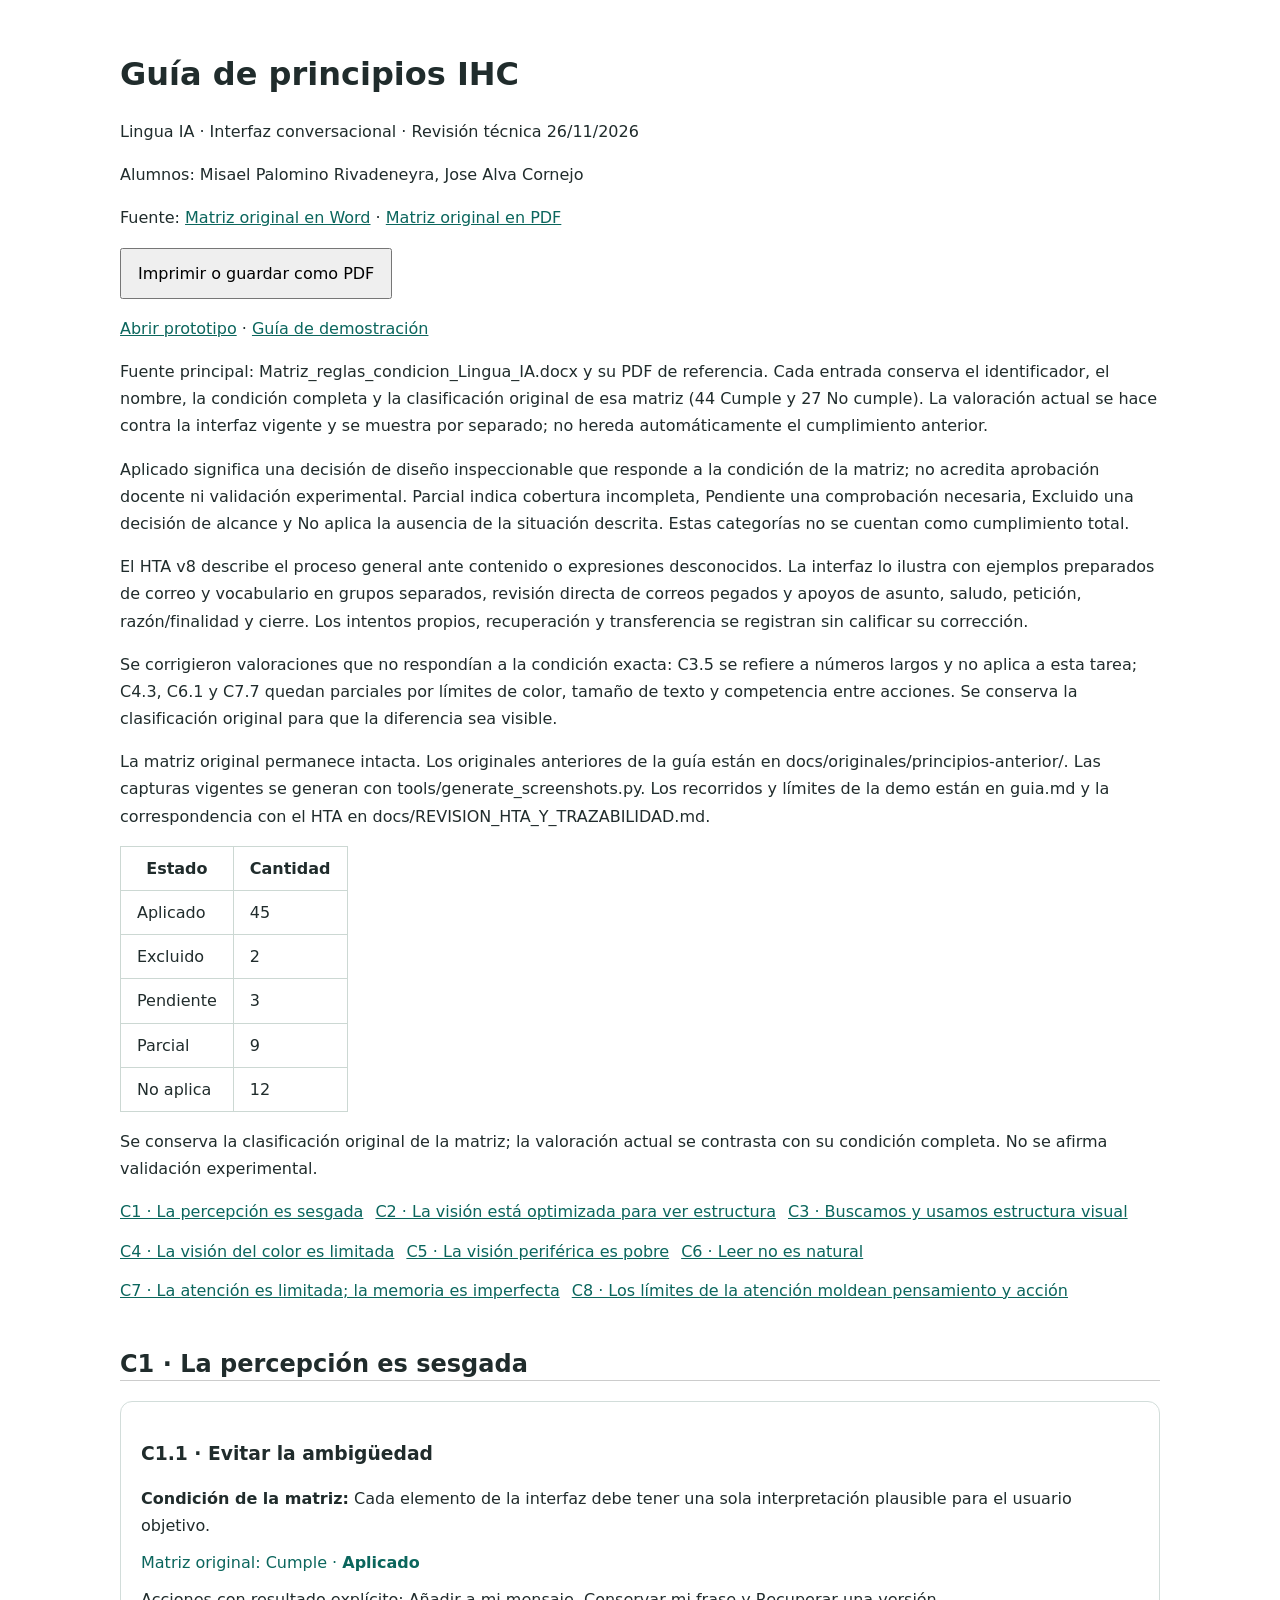
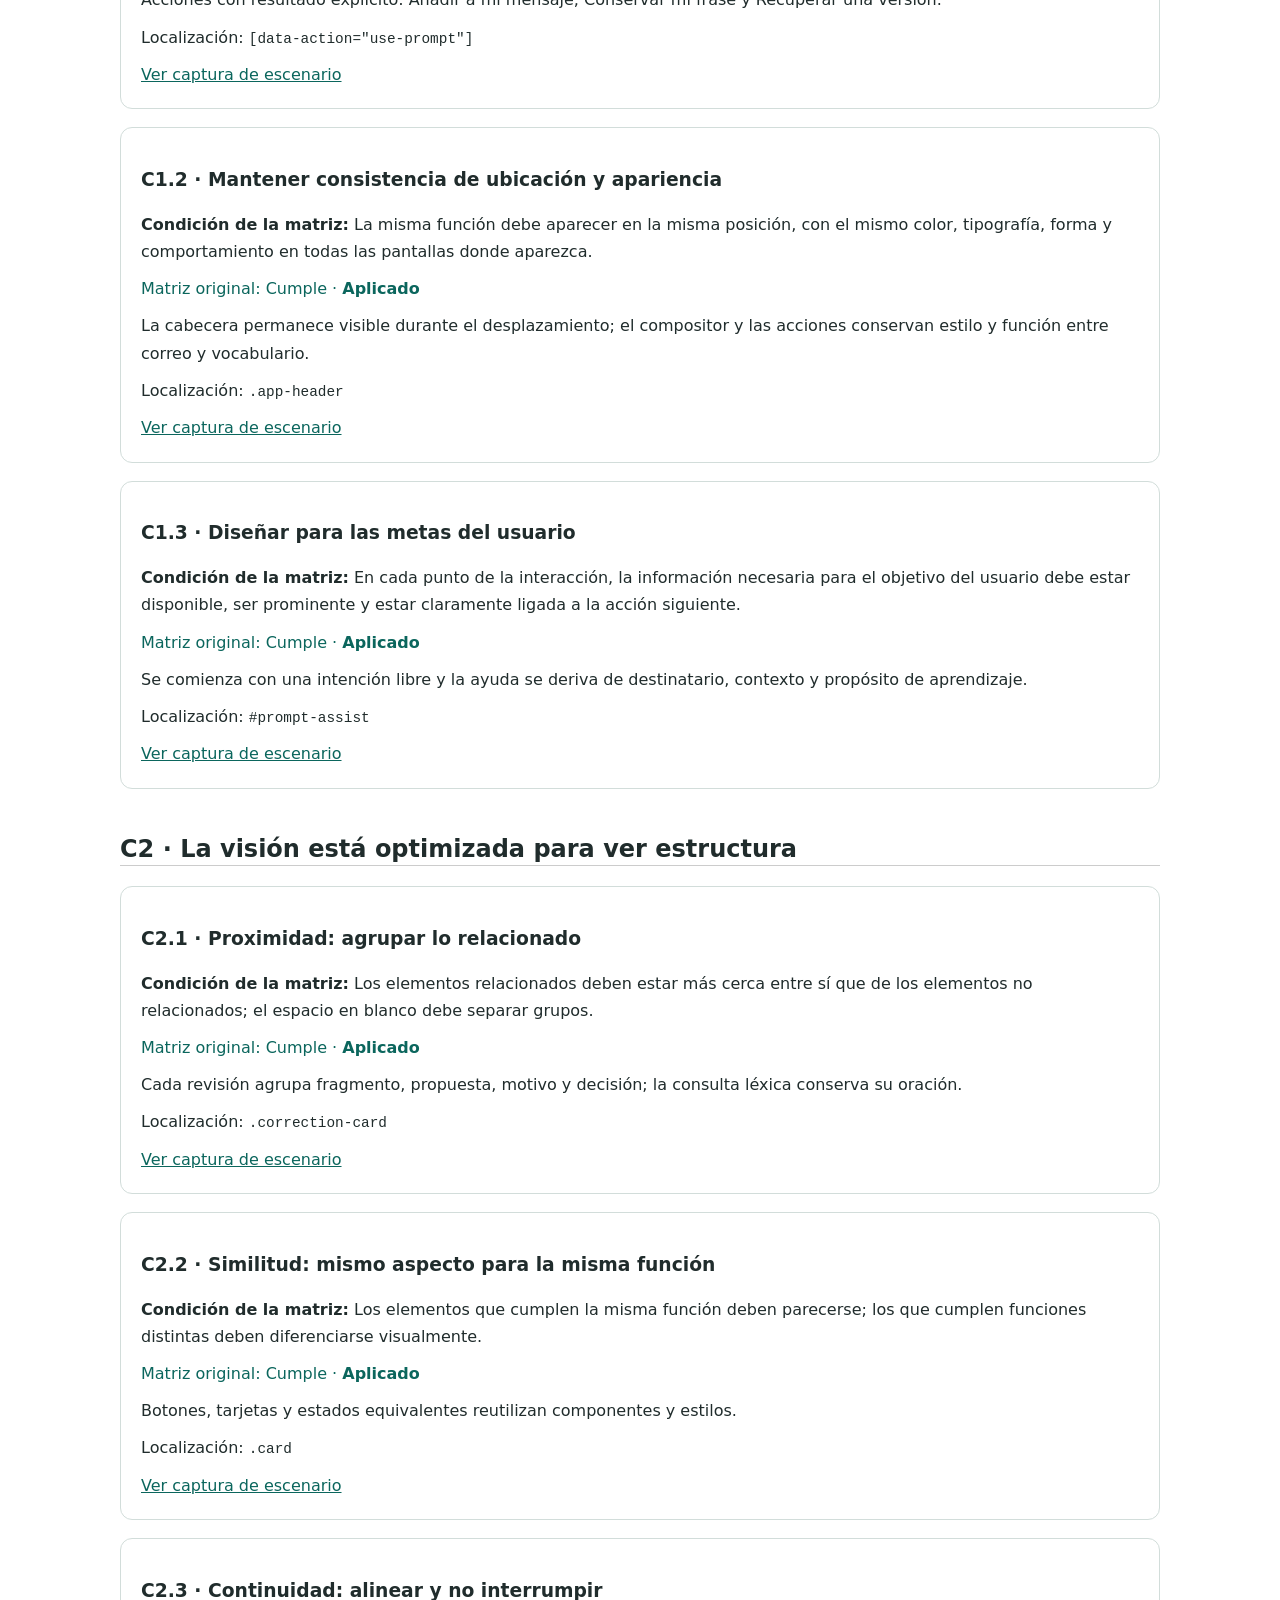
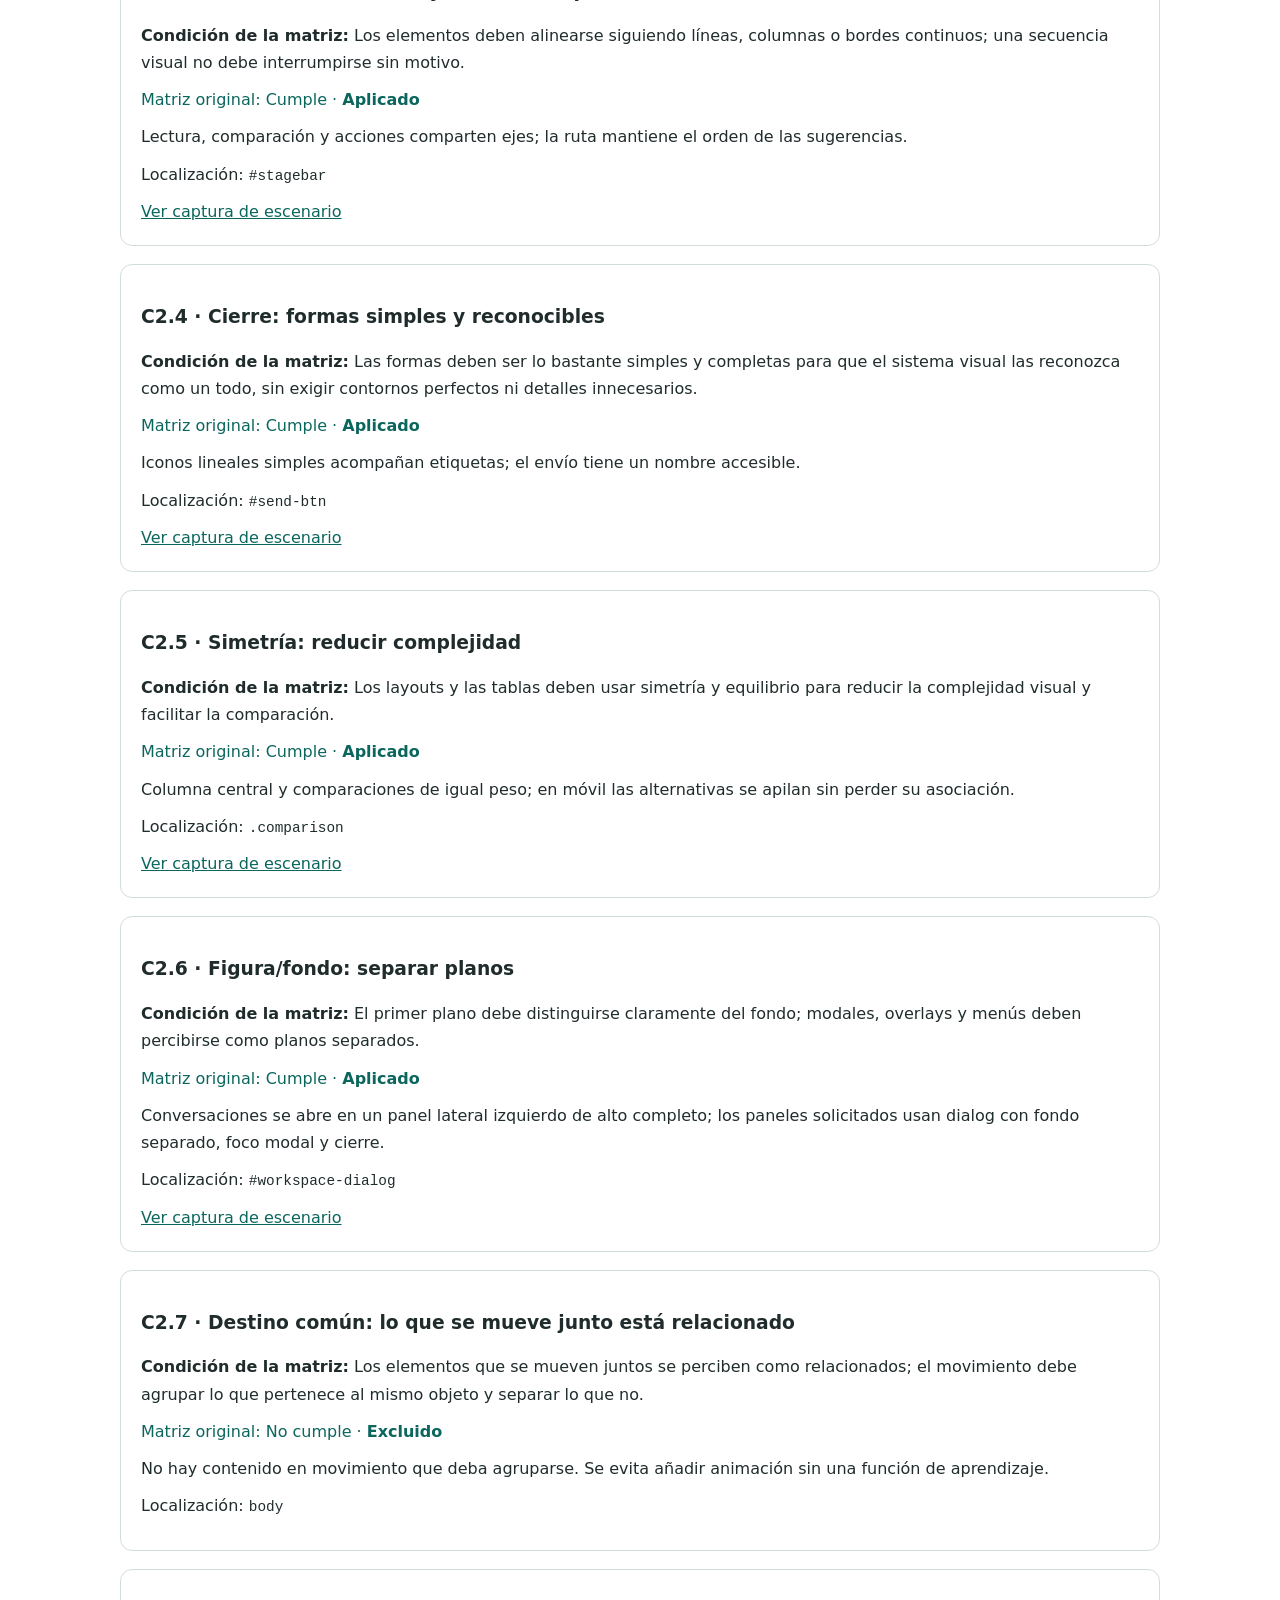
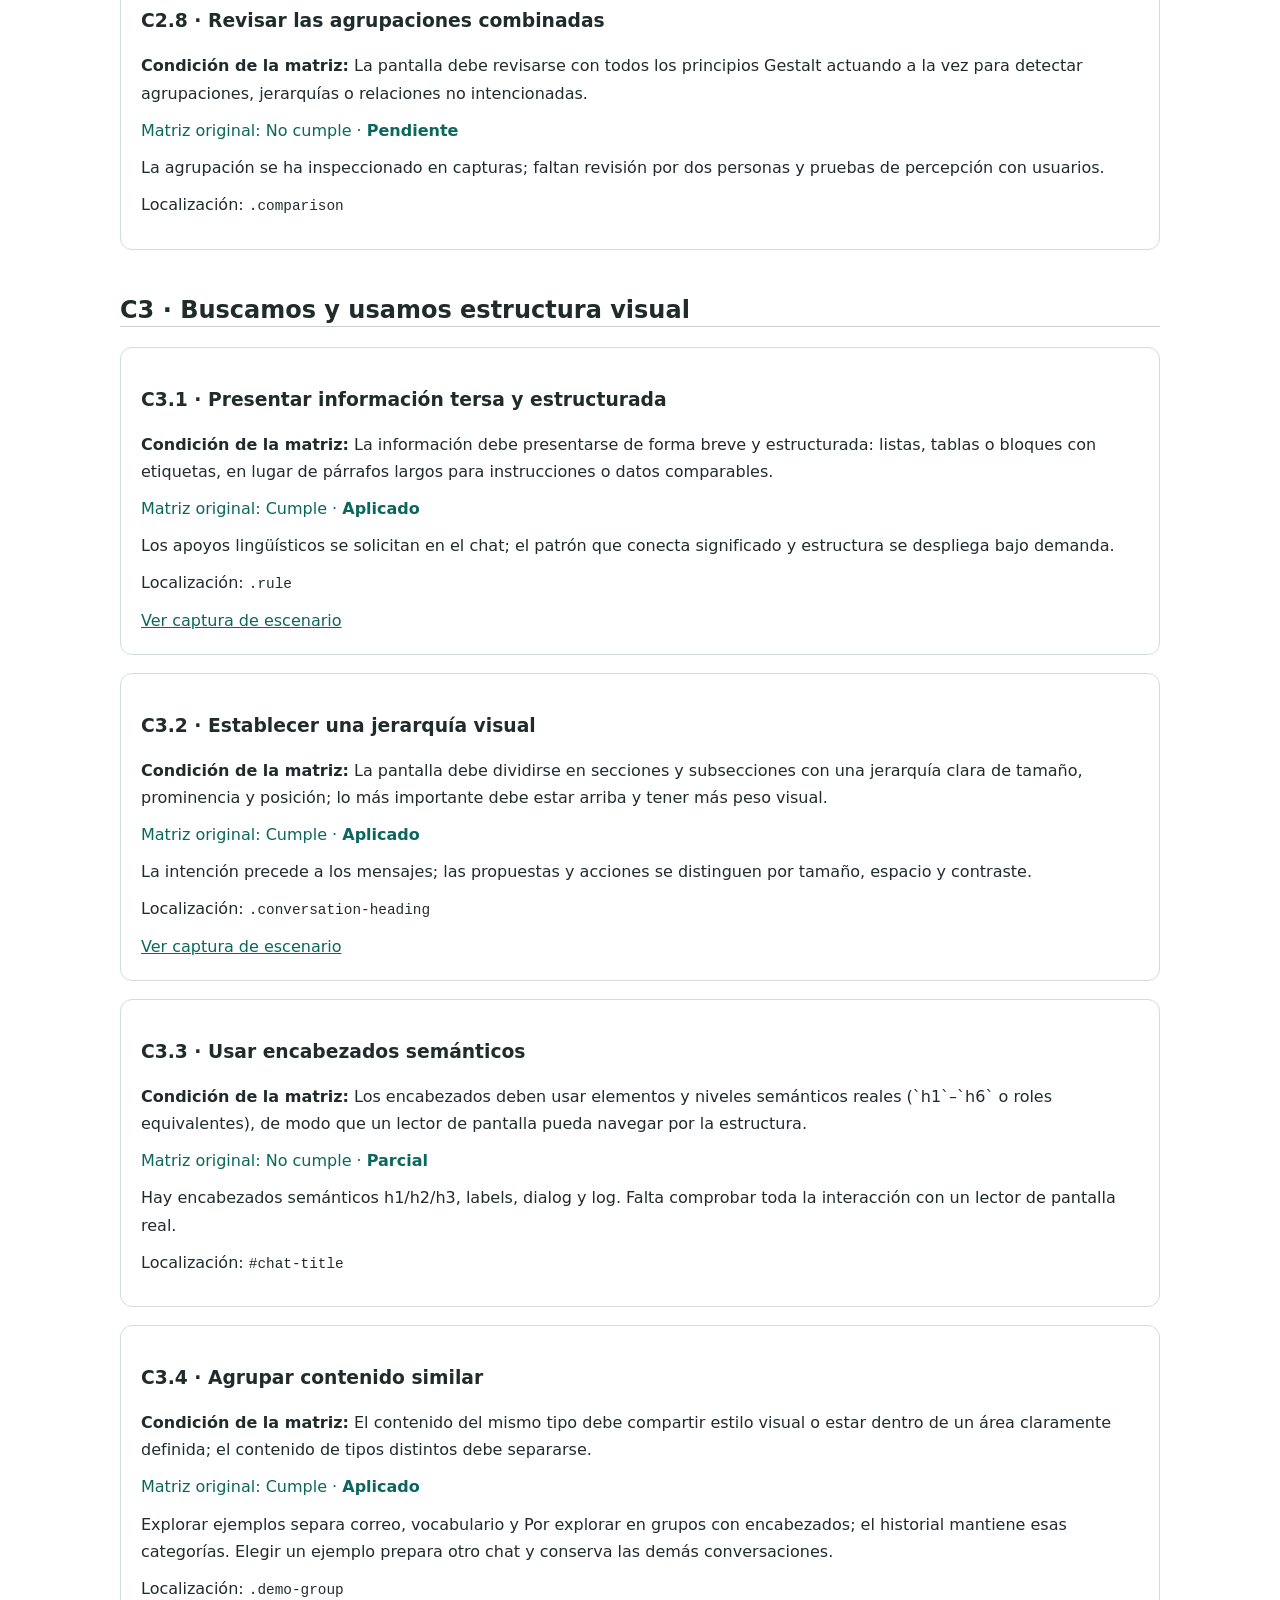
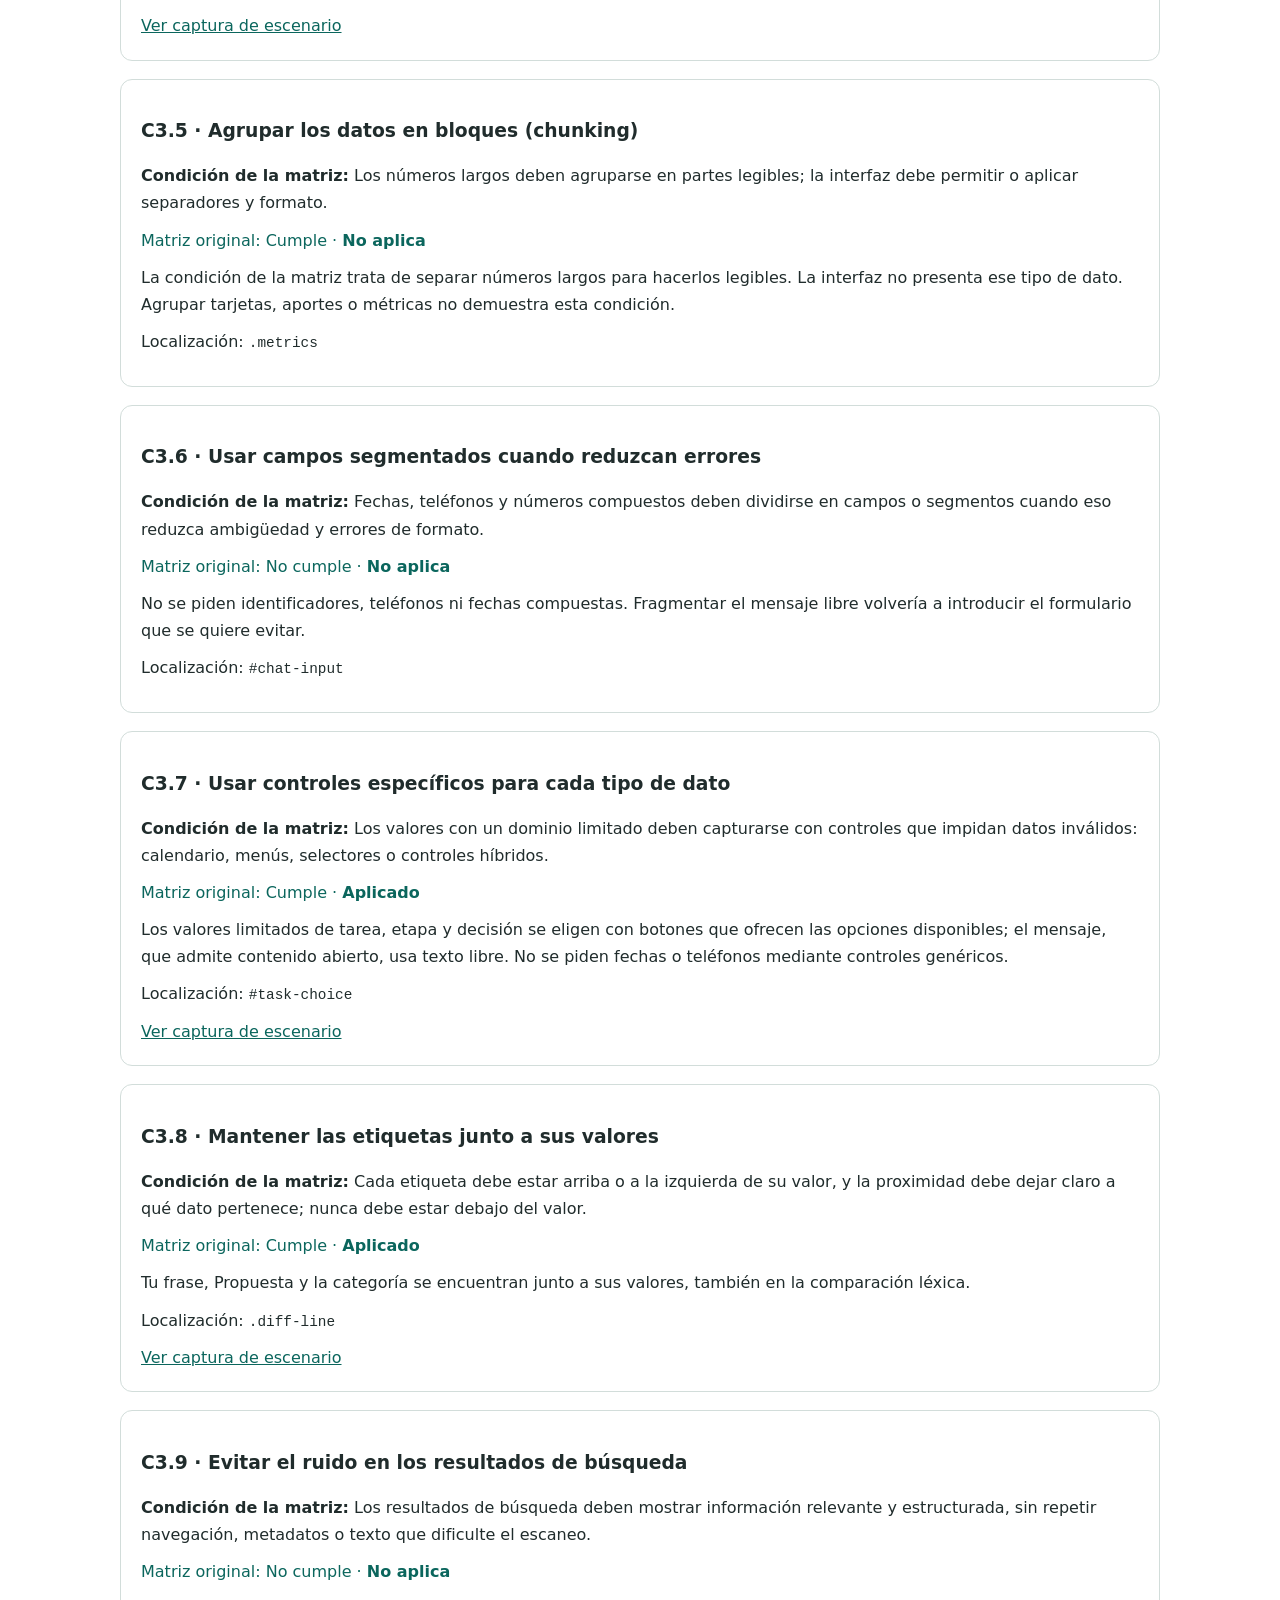
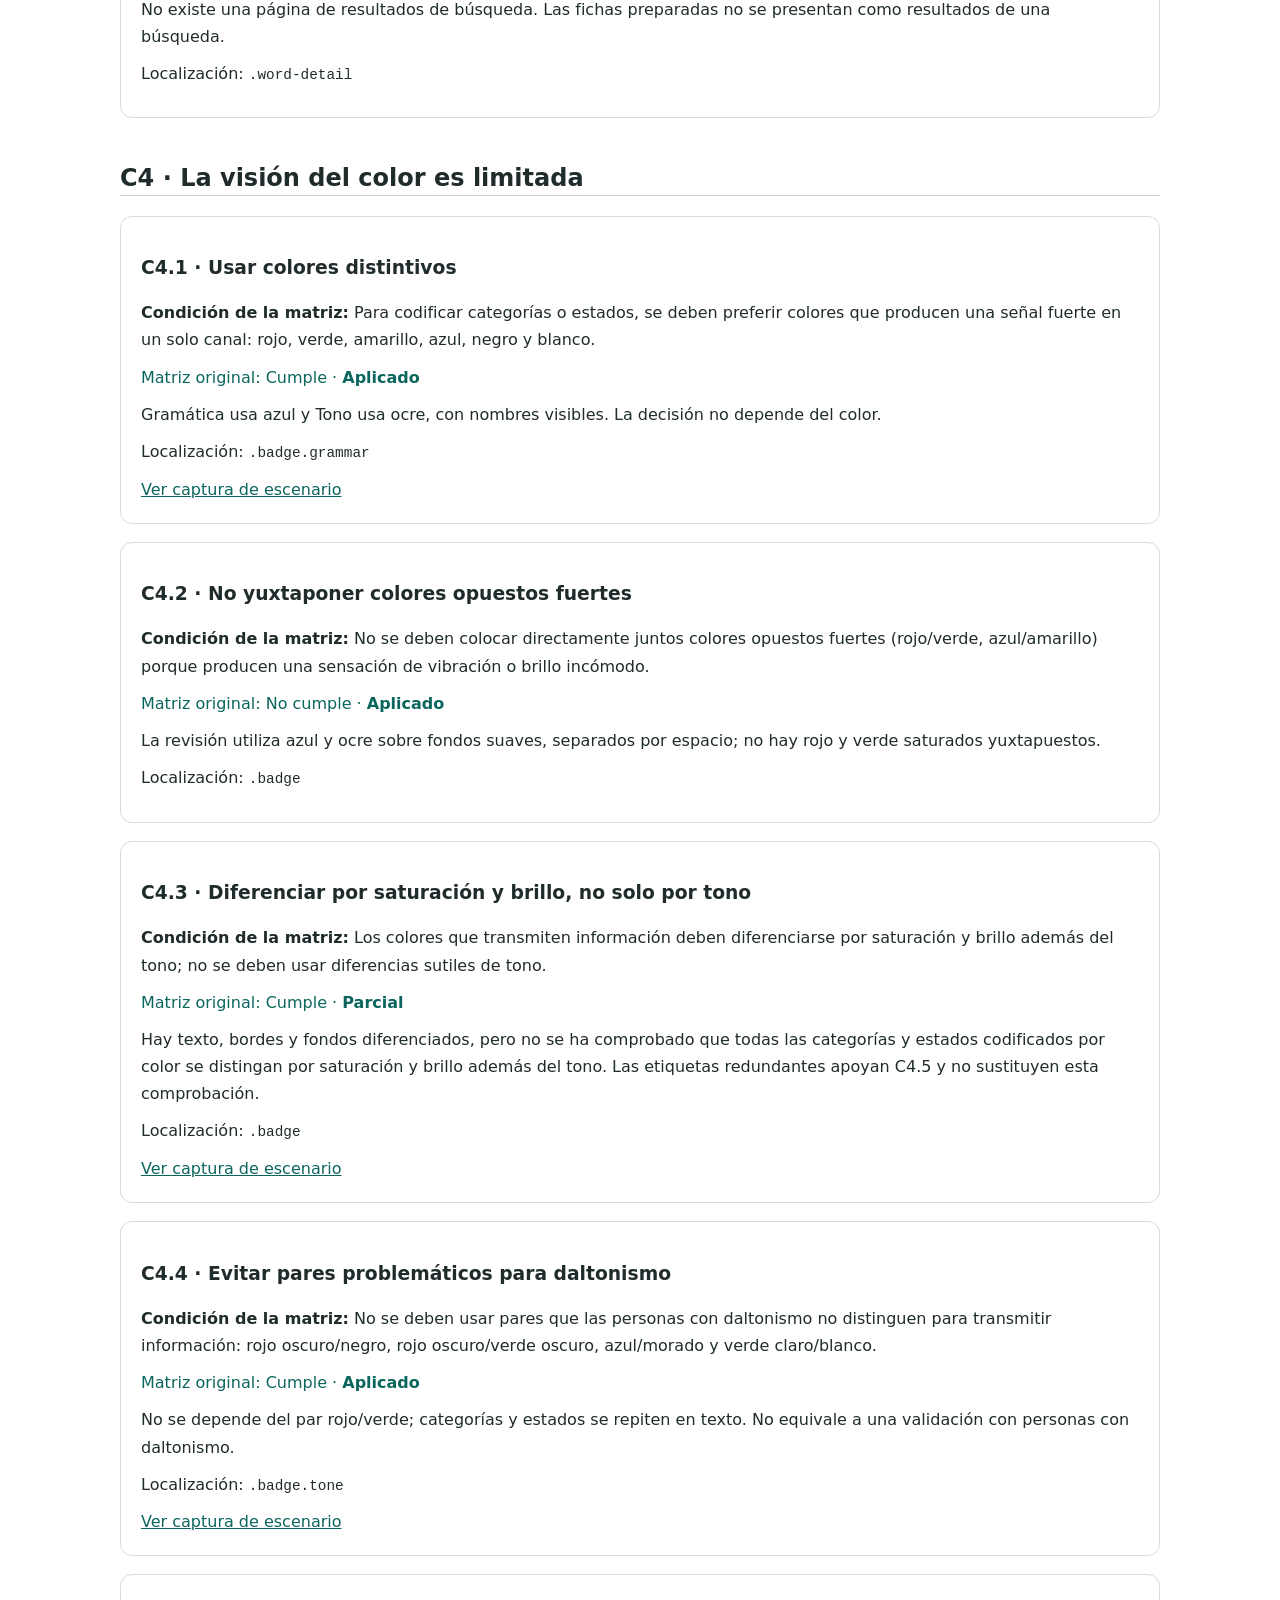
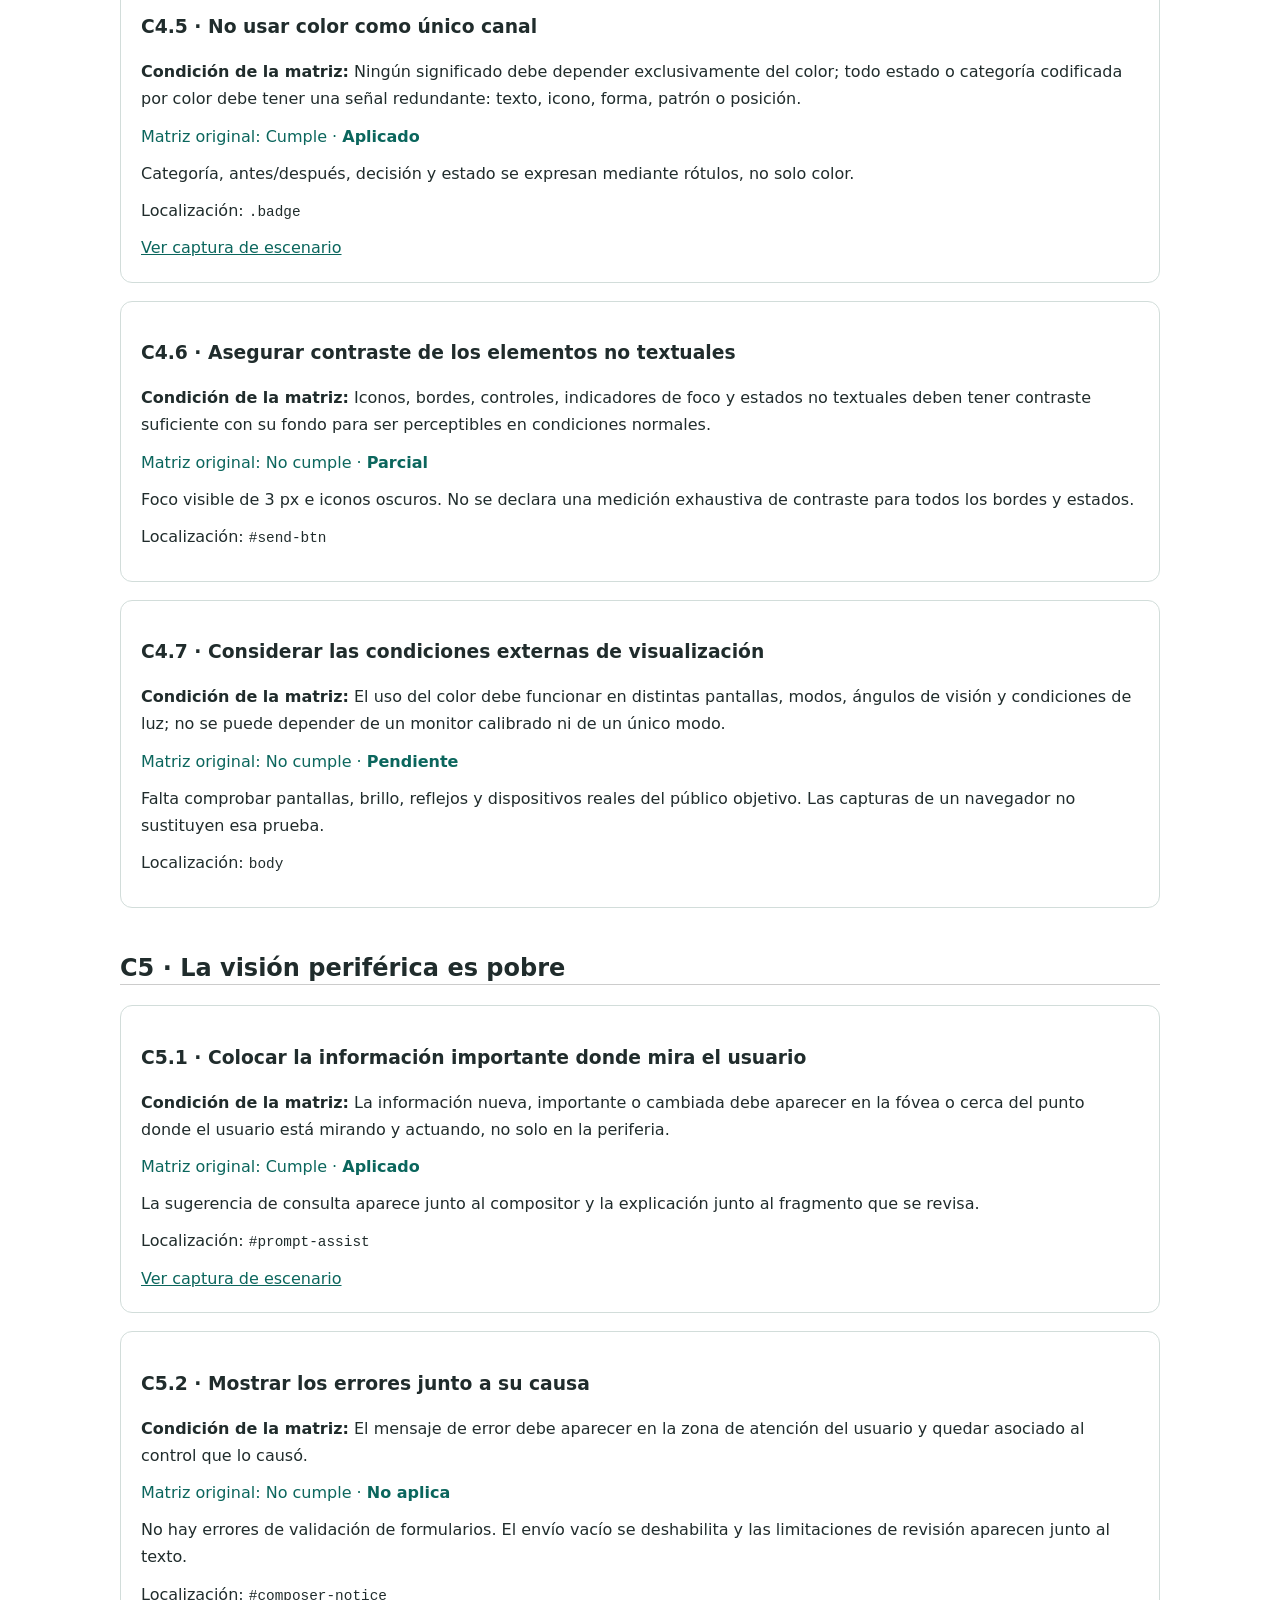
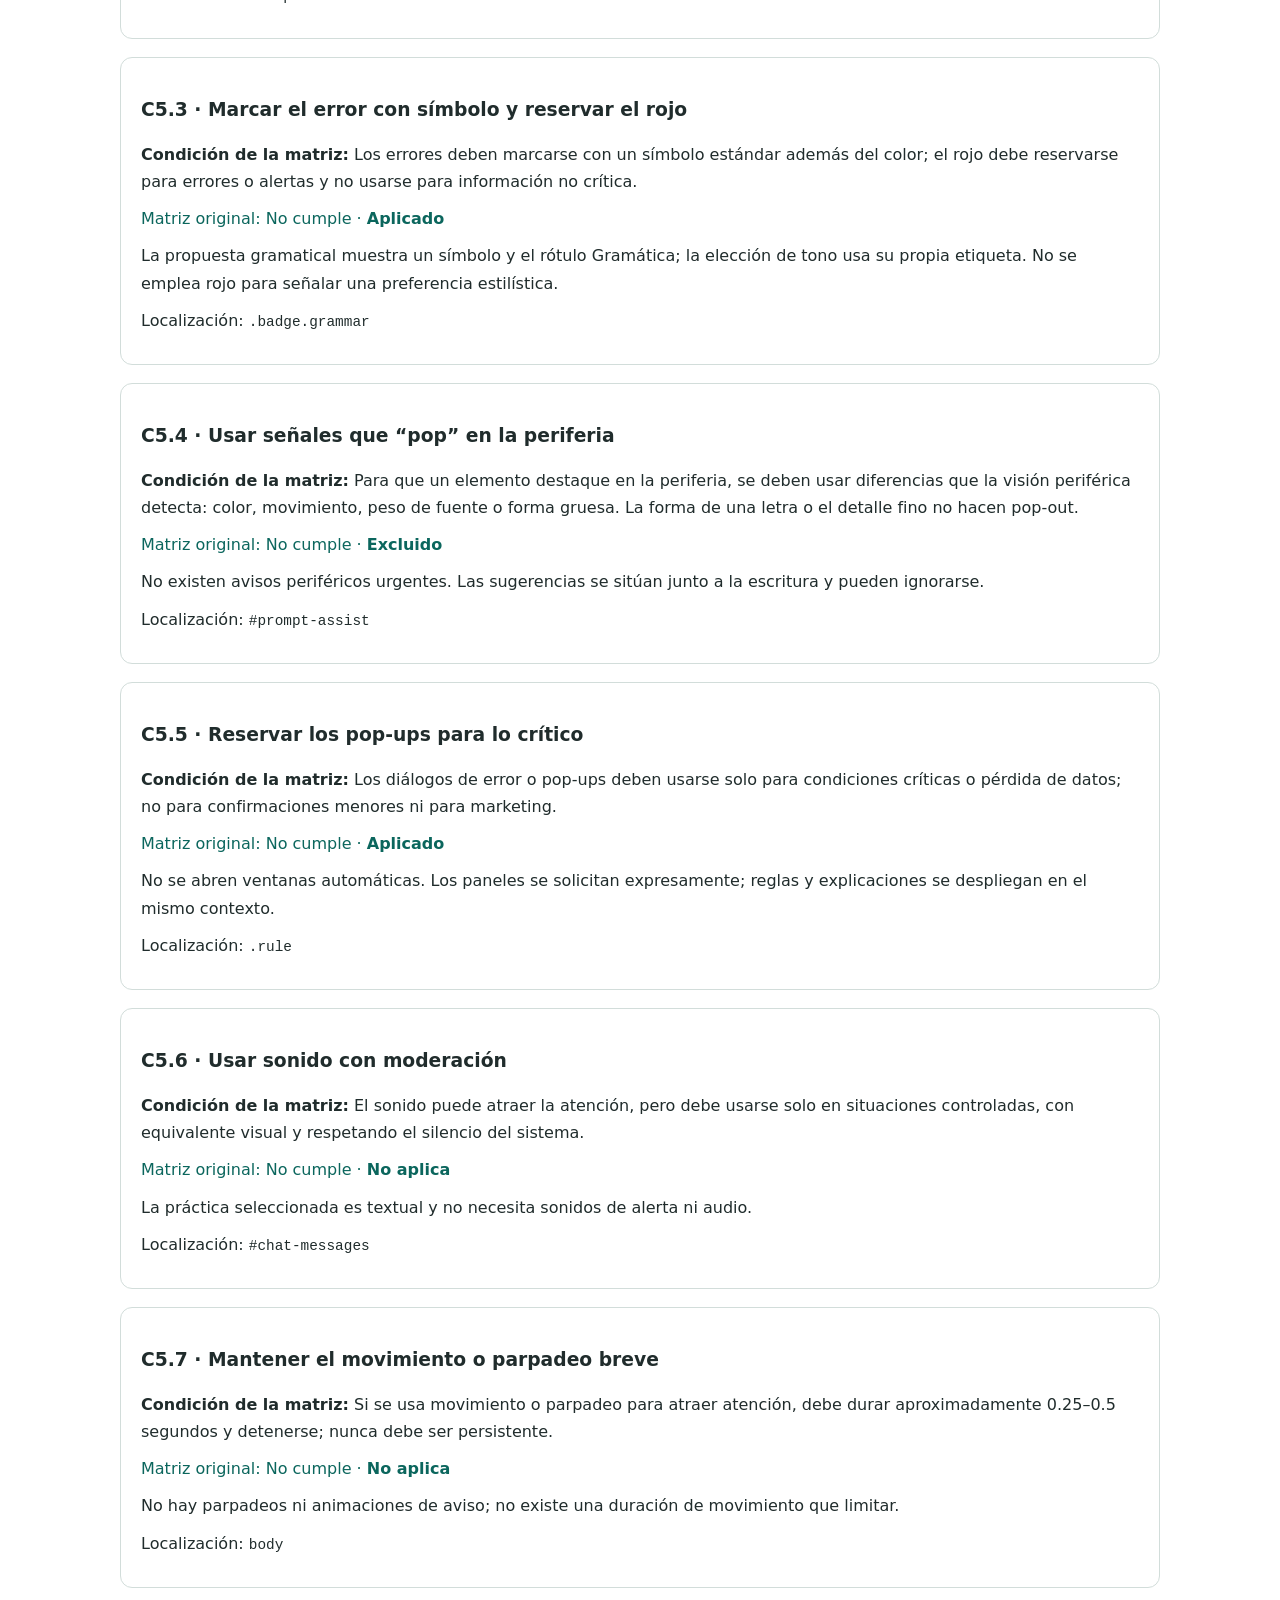
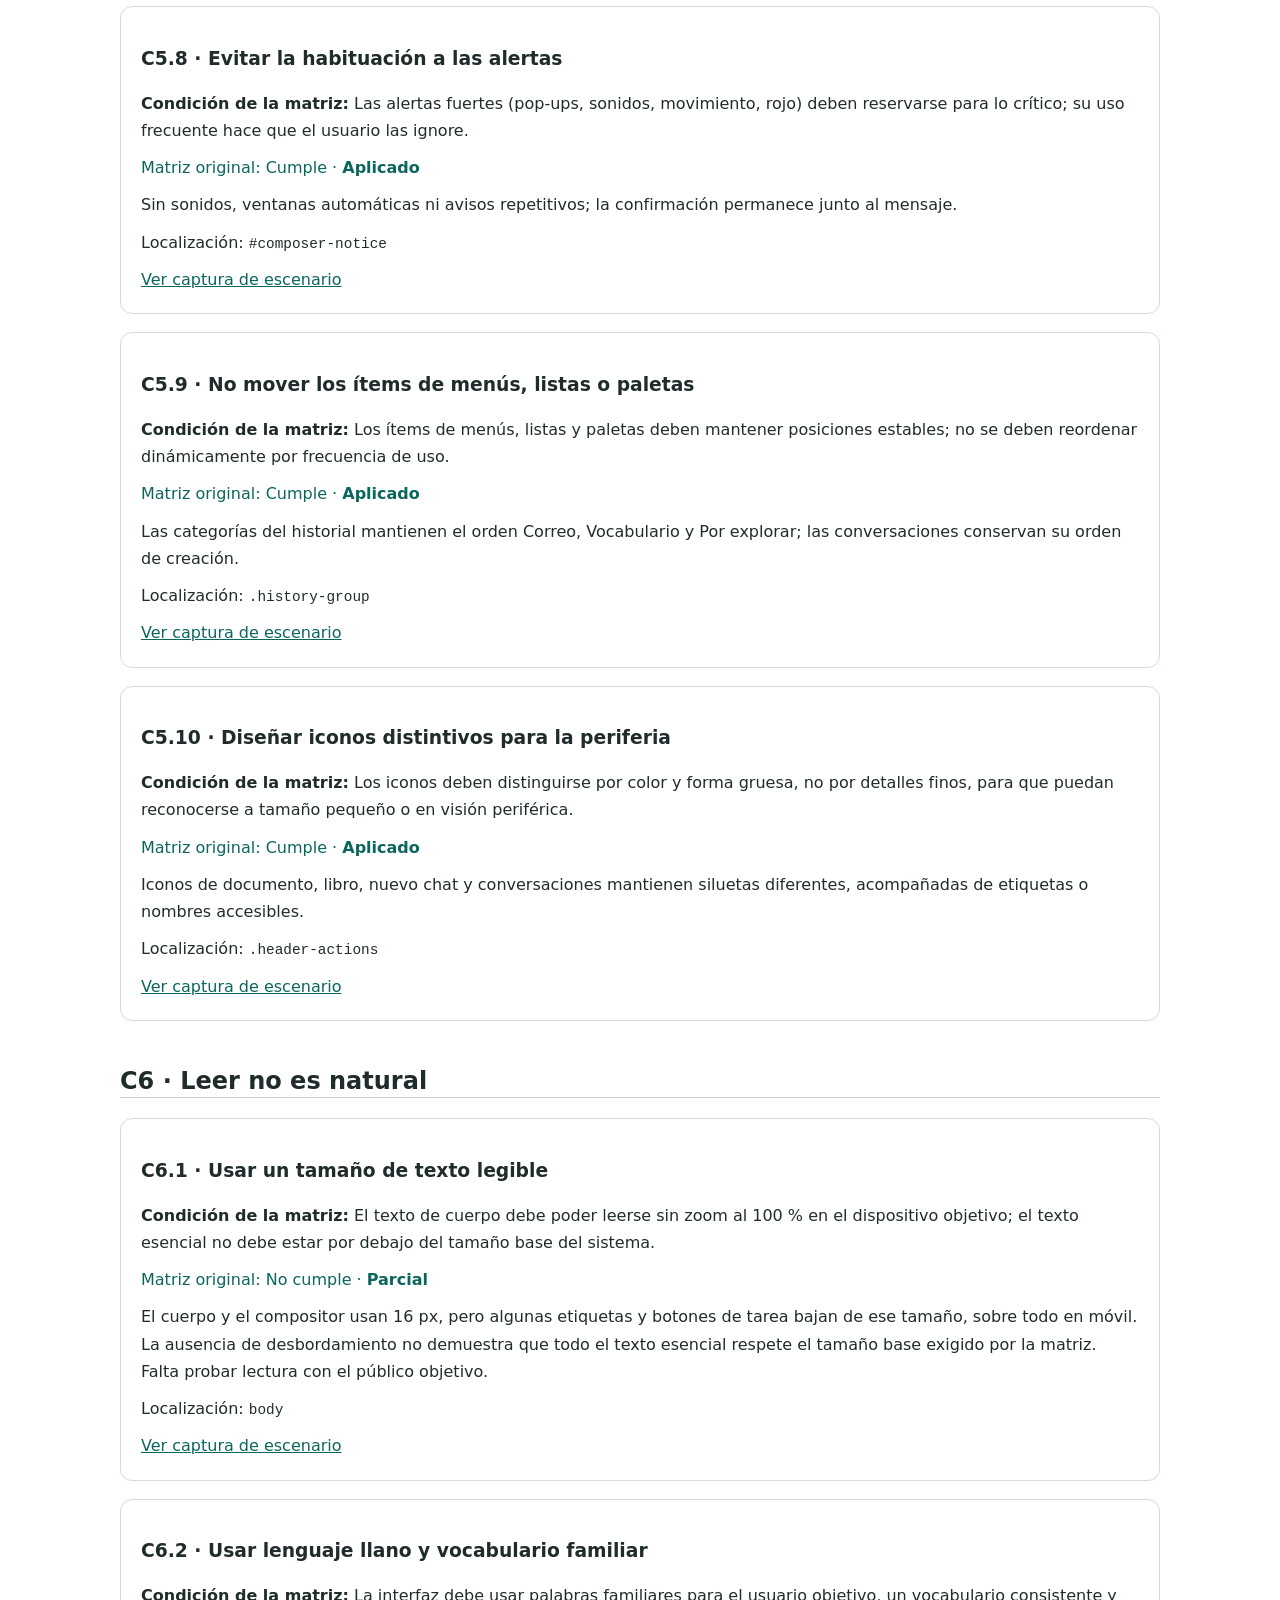
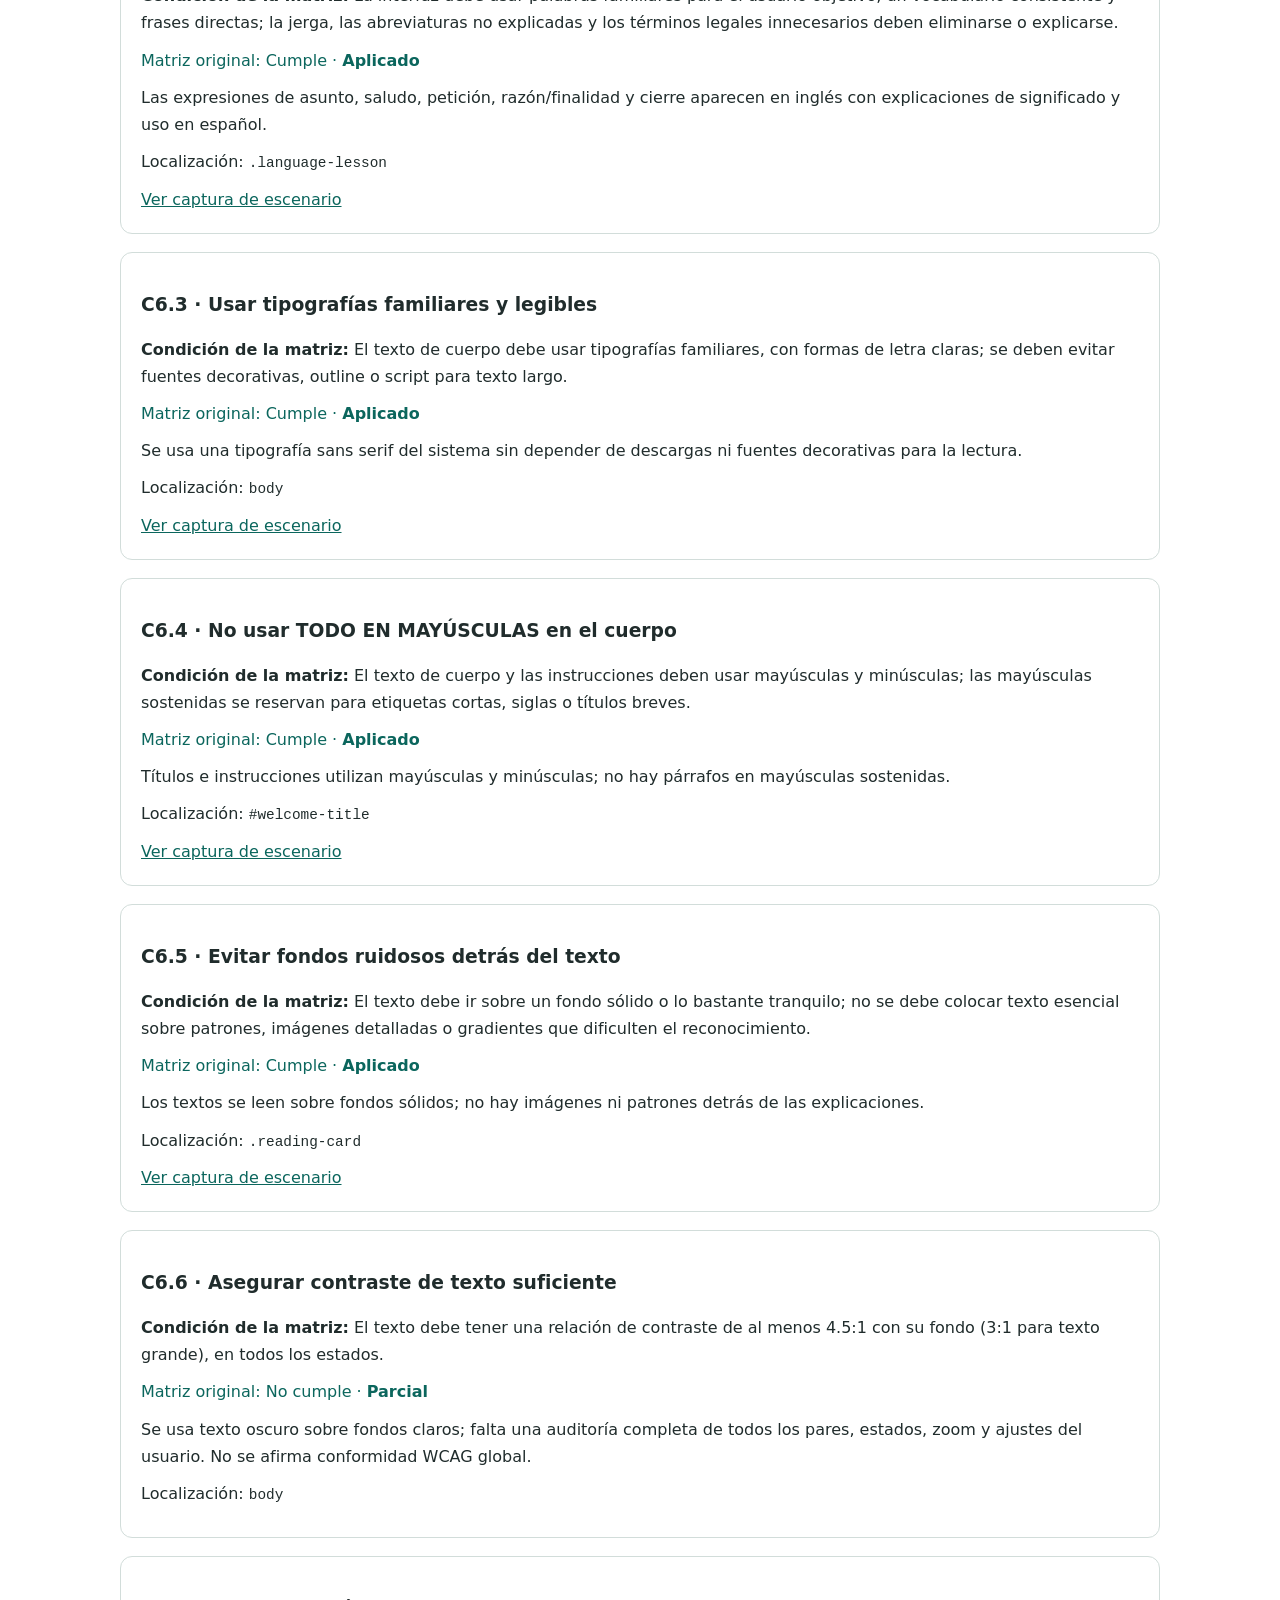
==== commit 303713e5: "solterito" ====
--- a/guia.html
+++ b/guia.html
@@ -1 +1 @@
-<!doctype html><html lang="es"><meta charset="utf-8"><meta name="viewport" content="width=device-width, initial-scale=1"><title>Guía de principios · Lingua IA</title><style>body{font:16px/1.7 system-ui;color:#202c2c;max-width:1040px;margin:auto;padding:32px}h1,h2,h3{line-height:1.35}h1{font-size:2rem}h2{border-bottom:1px solid #ccc;padding-top:24px}article{border:1px solid #d2ddda;border-radius:12px;padding:20px;margin:18px 0;break-inside:avoid}article p{margin:10px 0}a{color:#0b665d}nav{display:flex;flex-wrap:wrap;gap:12px}code{font-size:.9em;overflow-wrap:anywhere}.status{color:#0b665d}img{width:100%;height:auto}figure{margin:24px 0}figcaption{font-size:14px;color:#596968}button{padding:10px 16px;font:inherit}table{border-collapse:collapse}td,th{border:1px solid #ccd8d3;padding:8px 16px}@media print{nav,button{display:none}body{padding:0}figure{break-inside:avoid}}</style><header><h1>Guía de principios IHC</h1><p>Lingua IA · Interfaz conversacional · Revisión técnica 25/11/2026</p><button onclick="window.print()">Imprimir o guardar como PDF</button><p><a href="index.html">Abrir prototipo</a> · <a href="guia.md">Guía de demostración</a></p></header><p>Referencia de tareas vigente: HTA_correo_vocabulario_v8.pdf (C0 y V0). La guía conserva los 71 principios y sus nombres de la matriz original. La columna de origen mantiene su clasificación binaria (44 cumplen y 27 no cumplen). El estado actual se revisa contra el prototipo conversacional: aplicado significa una decisión de diseño inspeccionable, no aprobación docente ni validación experimental. Parcial, pendiente, excluido y no aplica explican límites distintos; ninguno se cuenta como cumplimiento total.</p><p>La cobertura por nodo está en docs/HTA_V8_COBERTURA.md. Las vías de recursos son ejemplos preparados o aportes externos no verificados; no servicios conectados.</p><p>Los originales anteriores al rediseño se conservan en docs/originales/principios-anterior/. El PDF y DOCX de la matriz de entrada permanecen intactos. Las capturas actuales se generan con tools/generate_screenshots.py; los recorridos completos están en guia.md y la correspondencia con el HTA en docs/REVISION_HTA_Y_TRAZABILIDAD.md.</p><table><tr><th>Estado</th><th>Cantidad</th></tr><tr><td>Aplicado</td><td>49</td></tr><tr><td>Excluido</td><td>2</td></tr><tr><td>Pendiente</td><td>3</td></tr><tr><td>Parcial</td><td>6</td></tr><tr><td>No aplica</td><td>11</td></tr></table><p>Se mantienen los 44 aplicados de la matriz original, con evidencia nueva. No se afirma validación experimental.</p><nav><a href="#chapter-1">C1 · La percepción es sesgada</a><a href="#chapter-2">C2 · La visión está optimizada para ver estructura</a><a href="#chapter-3">C3 · Buscamos y usamos estructura visual</a><a href="#chapter-4">C4 · La visión del color es limitada</a><a href="#chapter-5">C5 · La visión periférica es pobre</a><a href="#chapter-6">C6 · Leer no es natural</a><a href="#chapter-7">C7 · La atención es limitada; la memoria es imperfecta</a><a href="#chapter-8">C8 · Los límites de la atención moldean pensamiento y acción</a></nav><h2 id="chapter-1">C1 · La percepción es sesgada</h2><article id="C1.1"><h3>C1.1 · Evitar la ambigüedad</h3><p class="status">Matriz original: Cumple · <strong>Aplicado</strong></p><p>Acciones con resultado explícito: Añadir a mi mensaje, Conservar mi frase y Recuperar una versión.</p><p>Localización: <code>[data-action=&quot;use-prompt&quot;]</code></p><a href=docs/screenshots/actual/02_sugerencia.png>Ver captura de escenario</a></article><article id="C1.2"><h3>C1.2 · Mantener consistencia de ubicación y apariencia</h3><p class="status">Matriz original: Cumple · <strong>Aplicado</strong></p><p>La cabecera permanece visible durante el desplazamiento; el compositor y las acciones conservan estilo y función entre correo y vocabulario.</p><p>Localización: <code>.app-header</code></p><a href=docs/screenshots/actual/01_inicio.png>Ver captura de escenario</a></article><article id="C1.3"><h3>C1.3 · Diseñar para las metas del usuario</h3><p class="status">Matriz original: Cumple · <strong>Aplicado</strong></p><p>Se comienza con una intención libre y la ayuda se deriva de destinatario, contexto y propósito de aprendizaje.</p><p>Localización: <code>#prompt-assist</code></p><a href=docs/screenshots/actual/02_sugerencia.png>Ver captura de escenario</a></article><h2 id="chapter-2">C2 · La visión está optimizada para ver estructura</h2><article id="C2.1"><h3>C2.1 · Proximidad: agrupar lo relacionado</h3><p class="status">Matriz original: Cumple · <strong>Aplicado</strong></p><p>Cada revisión agrupa fragmento, propuesta, motivo y decisión; la consulta léxica conserva su oración.</p><p>Localización: <code>.correction-card</code></p><a href=docs/screenshots/actual/04_revision.png>Ver captura de escenario</a></article><article id="C2.2"><h3>C2.2 · Similitud: mismo aspecto para la misma función</h3><p class="status">Matriz original: Cumple · <strong>Aplicado</strong></p><p>Botones, tarjetas y estados equivalentes reutilizan componentes y estilos.</p><p>Localización: <code>.card</code></p><a href=docs/screenshots/actual/04_revision.png>Ver captura de escenario</a></article><article id="C2.3"><h3>C2.3 · Continuidad: alinear y no interrumpir</h3><p class="status">Matriz original: Cumple · <strong>Aplicado</strong></p><p>Lectura, comparación y acciones comparten ejes; la ruta mantiene el orden de las sugerencias.</p><p>Localización: <code>#stagebar</code></p><a href=docs/screenshots/actual/03_comparar.png>Ver captura de escenario</a></article><article id="C2.4"><h3>C2.4 · Cierre: formas simples y reconocibles</h3><p class="status">Matriz original: Cumple · <strong>Aplicado</strong></p><p>Iconos lineales simples acompañan etiquetas; el envío tiene un nombre accesible.</p><p>Localización: <code>#send-btn</code></p><a href=docs/screenshots/actual/01_inicio.png>Ver captura de escenario</a></article><article id="C2.5"><h3>C2.5 · Simetría: reducir complejidad</h3><p class="status">Matriz original: Cumple · <strong>Aplicado</strong></p><p>Columna central y comparaciones de igual peso; en móvil las alternativas se apilan sin perder su asociación.</p><p>Localización: <code>.comparison</code></p><a href=docs/screenshots/actual/03_comparar.png>Ver captura de escenario</a></article><article id="C2.6"><h3>C2.6 · Figura/fondo: separar planos</h3><p class="status">Matriz original: Cumple · <strong>Aplicado</strong></p><p>Conversaciones se abre en un panel lateral izquierdo de alto completo; los paneles solicitados usan dialog con fondo separado, foco modal y cierre.</p><p>Localización: <code>#workspace-dialog</code></p><a href=docs/screenshots/actual/07_aprendizaje.png>Ver captura de escenario</a></article><article id="C2.7"><h3>C2.7 · Destino común: lo que se mueve junto está relacionado</h3><p class="status">Matriz original: No cumple · <strong>Excluido</strong></p><p>No hay contenido en movimiento que deba agruparse. Se evita añadir animación sin una función de aprendizaje.</p><p>Localización: <code>body</code></p></article><article id="C2.8"><h3>C2.8 · Revisar las agrupaciones combinadas</h3><p class="status">Matriz original: No cumple · <strong>Pendiente</strong></p><p>La agrupación se ha inspeccionado en capturas; faltan revisión por dos personas y pruebas de percepción con usuarios.</p><p>Localización: <code>.comparison</code></p></article><h2 id="chapter-3">C3 · Buscamos y usamos estructura visual</h2><article id="C3.1"><h3>C3.1 · Presentar información tersa y estructurada</h3><p class="status">Matriz original: Cumple · <strong>Aplicado</strong></p><p>Explicaciones breves; detalles de reglas y ejemplos se revelan bajo demanda.</p><p>Localización: <code>.rule</code></p><a href=docs/screenshots/actual/05_vocabulario.png>Ver captura de escenario</a></article><article id="C3.2"><h3>C3.2 · Establecer una jerarquía visual</h3><p class="status">Matriz original: Cumple · <strong>Aplicado</strong></p><p>La intención precede a los mensajes; las propuestas y acciones se distinguen por tamaño, espacio y contraste.</p><p>Localización: <code>.conversation-heading</code></p><a href=docs/screenshots/actual/03_comparar.png>Ver captura de escenario</a></article><article id="C3.3"><h3>C3.3 · Usar encabezados semánticos</h3><p class="status">Matriz original: No cumple · <strong>Parcial</strong></p><p>Hay encabezados semánticos h1/h2/h3, labels, dialog y log. Falta comprobar toda la interacción con un lector de pantalla real.</p><p>Localización: <code>#chat-title</code></p></article><article id="C3.4"><h3>C3.4 · Agrupar contenido similar</h3><p class="status">Matriz original: Cumple · <strong>Aplicado</strong></p><p>El panel lateral izquierdo agrupa correo, vocabulario y chats por explorar por tarea; las palabras permanecen junto al contexto.</p><p>Localización: <code>.history-group</code></p><a href=docs/screenshots/actual/08_historial.png>Ver captura de escenario</a></article><article id="C3.5"><h3>C3.5 · Agrupar los datos en bloques (chunking)</h3><p class="status">Matriz original: Cumple · <strong>Aplicado</strong></p><p>Las métricas separan aportes y palabras. Las revisiones se dividen en antes, propuesta, motivo y decisión.</p><p>Localización: <code>.metrics</code></p><a href=docs/screenshots/actual/07_aprendizaje.png>Ver captura de escenario</a></article><article id="C3.6"><h3>C3.6 · Usar campos segmentados cuando reduzcan errores</h3><p class="status">Matriz original: No cumple · <strong>No aplica</strong></p><p>No se piden identificadores, teléfonos ni fechas compuestas. Fragmentar el mensaje libre volvería a introducir el formulario que se quiere evitar.</p><p>Localización: <code>#chat-input</code></p></article><article id="C3.7"><h3>C3.7 · Usar controles específicos para cada tipo de dato</h3><p class="status">Matriz original: Cumple · <strong>Aplicado</strong></p><p>Texto libre para producir y razonar; botones para aceptar, conservar, guardar o mostrar apoyos. No se convierte la tarea en una ficha.</p><p>Localización: <code>#chat-input</code></p><a href=docs/screenshots/actual/04_revision.png>Ver captura de escenario</a></article><article id="C3.8"><h3>C3.8 · Mantener las etiquetas junto a sus valores</h3><p class="status">Matriz original: Cumple · <strong>Aplicado</strong></p><p>Tu frase, Propuesta y la categoría se encuentran junto a sus valores, también en la comparación léxica.</p><p>Localización: <code>.diff-line</code></p><a href=docs/screenshots/actual/04_revision.png>Ver captura de escenario</a></article><article id="C3.9"><h3>C3.9 · Evitar el ruido en los resultados de búsqueda</h3><p class="status">Matriz original: No cumple · <strong>No aplica</strong></p><p>No existe una página de resultados de búsqueda. Las fichas preparadas no se presentan como resultados de una búsqueda.</p><p>Localización: <code>.word-detail</code></p></article><h2 id="chapter-4">C4 · La visión del color es limitada</h2><article id="C4.1"><h3>C4.1 · Usar colores distintivos</h3><p class="status">Matriz original: Cumple · <strong>Aplicado</strong></p><p>Gramática usa azul y Tono usa ocre, con nombres visibles. La decisión no depende del color.</p><p>Localización: <code>.badge.grammar</code></p><a href=docs/screenshots/actual/04_revision.png>Ver captura de escenario</a></article><article id="C4.2"><h3>C4.2 · No yuxtaponer colores opuestos fuertes</h3><p class="status">Matriz original: No cumple · <strong>Aplicado</strong></p><p>La revisión utiliza azul y ocre sobre fondos suaves, separados por espacio; no hay rojo y verde saturados yuxtapuestos.</p><p>Localización: <code>.badge</code></p></article><article id="C4.3"><h3>C4.3 · Diferenciar por saturación y brillo, no solo por tono</h3><p class="status">Matriz original: Cumple · <strong>Aplicado</strong></p><p>Texto oscuro sobre fondos suaves; el foco y el borde de la propuesta añaden diferencias de luminosidad.</p><p>Localización: <code>.diff-line.proposal</code></p><a href=docs/screenshots/actual/04_revision.png>Ver captura de escenario</a></article><article id="C4.4"><h3>C4.4 · Evitar pares problemáticos para daltonismo</h3><p class="status">Matriz original: Cumple · <strong>Aplicado</strong></p><p>No se depende del par rojo/verde; categorías y estados se repiten en texto. No equivale a una validación con personas con daltonismo.</p><p>Localización: <code>.badge.tone</code></p><a href=docs/screenshots/actual/04_revision.png>Ver captura de escenario</a></article><article id="C4.5"><h3>C4.5 · No usar color como único canal</h3><p class="status">Matriz original: Cumple · <strong>Aplicado</strong></p><p>Categoría, antes/después, decisión y estado se expresan mediante rótulos, no solo color.</p><p>Localización: <code>.badge</code></p><a href=docs/screenshots/actual/04_revision.png>Ver captura de escenario</a></article><article id="C4.6"><h3>C4.6 · Asegurar contraste de los elementos no textuales</h3><p class="status">Matriz original: No cumple · <strong>Parcial</strong></p><p>Foco visible de 3 px e iconos oscuros. No se declara una medición exhaustiva de contraste para todos los bordes y estados.</p><p>Localización: <code>#send-btn</code></p></article><article id="C4.7"><h3>C4.7 · Considerar las condiciones externas de visualización</h3><p class="status">Matriz original: No cumple · <strong>Pendiente</strong></p><p>Falta comprobar pantallas, brillo, reflejos y dispositivos reales del público objetivo. Las capturas de un navegador no sustituyen esa prueba.</p><p>Localización: <code>body</code></p></article><h2 id="chapter-5">C5 · La visión periférica es pobre</h2><article id="C5.1"><h3>C5.1 · Colocar la información importante donde mira el usuario</h3><p class="status">Matriz original: Cumple · <strong>Aplicado</strong></p><p>La sugerencia de consulta aparece junto al compositor y la explicación junto al fragmento que se revisa.</p><p>Localización: <code>#prompt-assist</code></p><a href=docs/screenshots/actual/02_sugerencia.png>Ver captura de escenario</a></article><article id="C5.2"><h3>C5.2 · Mostrar los errores junto a su causa</h3><p class="status">Matriz original: No cumple · <strong>No aplica</strong></p><p>No hay errores de validación de formularios. El envío vacío se deshabilita y las limitaciones de revisión aparecen junto al texto.</p><p>Localización: <code>#composer-notice</code></p></article><article id="C5.3"><h3>C5.3 · Marcar el error con símbolo y reservar el rojo</h3><p class="status">Matriz original: No cumple · <strong>Aplicado</strong></p><p>La propuesta gramatical muestra un símbolo y el rótulo Gramática; la elección de tono usa su propia etiqueta. No se emplea rojo para señalar una preferencia estilística.</p><p>Localización: <code>.badge.grammar</code></p></article><article id="C5.4"><h3>C5.4 · Usar señales que “pop” en la periferia</h3><p class="status">Matriz original: No cumple · <strong>Excluido</strong></p><p>No existen avisos periféricos urgentes. Las sugerencias se sitúan junto a la escritura y pueden ignorarse.</p><p>Localización: <code>#prompt-assist</code></p></article><article id="C5.5"><h3>C5.5 · Reservar los pop-ups para lo crítico</h3><p class="status">Matriz original: No cumple · <strong>Aplicado</strong></p><p>No se abren ventanas automáticas. Los paneles se solicitan expresamente; reglas y explicaciones se despliegan en el mismo contexto.</p><p>Localización: <code>.rule</code></p></article><article id="C5.6"><h3>C5.6 · Usar sonido con moderación</h3><p class="status">Matriz original: No cumple · <strong>No aplica</strong></p><p>La práctica seleccionada es textual y no necesita sonidos de alerta ni audio.</p><p>Localización: <code>#chat-messages</code></p></article><article id="C5.7"><h3>C5.7 · Mantener el movimiento o parpadeo breve</h3><p class="status">Matriz original: No cumple · <strong>No aplica</strong></p><p>No hay parpadeos ni animaciones de aviso; no existe una duración de movimiento que limitar.</p><p>Localización: <code>body</code></p></article><article id="C5.8"><h3>C5.8 · Evitar la habituación a las alertas</h3><p class="status">Matriz original: Cumple · <strong>Aplicado</strong></p><p>Sin sonidos, ventanas automáticas ni avisos repetitivos; la confirmación permanece junto al mensaje.</p><p>Localización: <code>#composer-notice</code></p><a href=docs/screenshots/actual/04_revision.png>Ver captura de escenario</a></article><article id="C5.9"><h3>C5.9 · No mover los ítems de menús, listas o paletas</h3><p class="status">Matriz original: Cumple · <strong>Aplicado</strong></p><p>Las categorías del historial mantienen el orden Correo, Vocabulario y Por explorar; las conversaciones conservan su orden de creación.</p><p>Localización: <code>.history-group</code></p><a href=docs/screenshots/actual/08_historial.png>Ver captura de escenario</a></article><article id="C5.10"><h3>C5.10 · Diseñar iconos distintivos para la periferia</h3><p class="status">Matriz original: Cumple · <strong>Aplicado</strong></p><p>Iconos de documento, libro, nuevo chat y conversaciones mantienen siluetas diferentes, acompañadas de etiquetas o nombres accesibles.</p><p>Localización: <code>.header-actions</code></p><a href=docs/screenshots/actual/01_inicio.png>Ver captura de escenario</a></article><h2 id="chapter-6">C6 · Leer no es natural</h2><article id="C6.1"><h3>C6.1 · Usar un tamaño de texto legible</h3><p class="status">Matriz original: No cumple · <strong>Aplicado</strong></p><p>Cuerpo a 16 px y etiquetas regulares a 14 px. Metadatos breves pueden ser menores; se verificó ausencia de desbordamiento a 320, 390 y 1440 px. La comodidad lectora requiere usuarios.</p><p>Localización: <code>body</code></p></article><article id="C6.2"><h3>C6.2 · Usar lenguaje llano y vocabulario familiar</h3><p class="status">Matriz original: Cumple · <strong>Aplicado</strong></p><p>Las instrucciones usan español cotidiano y el inglés se reserva al material de aprendizaje.</p><p>Localización: <code>.message-content</code></p><a href=docs/screenshots/actual/03_comparar.png>Ver captura de escenario</a></article><article id="C6.3"><h3>C6.3 · Usar tipografías familiares y legibles</h3><p class="status">Matriz original: Cumple · <strong>Aplicado</strong></p><p>Se usa una tipografía sans serif del sistema sin depender de descargas ni fuentes decorativas para la lectura.</p><p>Localización: <code>body</code></p><a href=docs/screenshots/actual/01_inicio.png>Ver captura de escenario</a></article><article id="C6.4"><h3>C6.4 · No usar TODO EN MAYÚSCULAS en el cuerpo</h3><p class="status">Matriz original: Cumple · <strong>Aplicado</strong></p><p>Títulos e instrucciones utilizan mayúsculas y minúsculas; no hay párrafos en mayúsculas sostenidas.</p><p>Localización: <code>#welcome-title</code></p><a href=docs/screenshots/actual/01_inicio.png>Ver captura de escenario</a></article><article id="C6.5"><h3>C6.5 · Evitar fondos ruidosos detrás del texto</h3><p class="status">Matriz original: Cumple · <strong>Aplicado</strong></p><p>Los textos se leen sobre fondos sólidos; no hay imágenes ni patrones detrás de las explicaciones.</p><p>Localización: <code>.reading-card</code></p><a href=docs/screenshots/actual/05_vocabulario.png>Ver captura de escenario</a></article><article id="C6.6"><h3>C6.6 · Asegurar contraste de texto suficiente</h3><p class="status">Matriz original: No cumple · <strong>Parcial</strong></p><p>Se usa texto oscuro sobre fondos claros; falta una auditoría completa de todos los pares, estados, zoom y ajustes del usuario. No se afirma conformidad WCAG global.</p><p>Localización: <code>body</code></p></article><article id="C6.7"><h3>C6.7 · No centrar párrafos de texto</h3><p class="status">Matriz original: Cumple · <strong>Aplicado</strong></p><p>Mensajes, correos, lectura y explicaciones se alinean a la izquierda; solo se centran título inicial y metadatos breves.</p><p>Localización: <code>.message-content</code></p><a href=docs/screenshots/actual/05_vocabulario.png>Ver captura de escenario</a></article><article id="C6.8"><h3>C6.8 · Mantener una alineación consistente</h3><p class="status">Matriz original: Cumple · <strong>Aplicado</strong></p><p>Las tarjetas equivalentes comparten márgenes y las comparaciones mantienen alineación.</p><p>Localización: <code>.comparison</code></p><a href=docs/screenshots/actual/03_comparar.png>Ver captura de escenario</a></article><article id="C6.9"><h3>C6.9 · Formatear el texto para escaneo</h3><p class="status">Matriz original: Cumple · <strong>Aplicado</strong></p><p>Títulos reales, rótulos, separación y detalles facilitan recorrer original, alternativa y razón.</p><p>Localización: <code>.correction-card</code></p><a href=docs/screenshots/actual/04_revision.png>Ver captura de escenario</a></article><article id="C6.10"><h3>C6.10 · Minimizar la prosa</h3><p class="status">Matriz original: Cumple · <strong>Aplicado</strong></p><p>El inicio contiene una invitación, un compositor y dos ideas; la ruta y las explicaciones extensas se despliegan a petición.</p><p>Localización: <code>#welcome</code></p><a href=docs/screenshots/actual/01_inicio.png>Ver captura de escenario</a></article><article id="C6.11"><h3>C6.11 · Eliminar la repetición que entierra información</h3><p class="status">Matriz original: Cumple · <strong>Aplicado</strong></p><p>No hay panel lateral permanente que repita texto o progreso; la información auxiliar se consulta cuando se necesita.</p><p>Localización: <code>#learning-plan</code></p><a href=docs/screenshots/actual/01_inicio.png>Ver captura de escenario</a></article><article id="C6.12"><h3>C6.12 · Probar la lectura con usuarios reales</h3><p class="status">Matriz original: No cumple · <strong>Pendiente</strong></p><p>No se ha realizado una prueba de comprensión y lectura con estudiantes del público objetivo. Las pruebas automáticas no cubren este principio.</p><p>Localización: <code>.reading-card</code></p></article><h2 id="chapter-7">C7 · La atención es limitada; la memoria es imperfecta</h2><article id="C7.1"><h3>C7.1 · No exigir recordar el estado o las acciones previas</h3><p class="status">Matriz original: Cumple · <strong>Aplicado</strong></p><p>Las consultas conservan fragmento, versión, actividad y mensaje pendiente; el retorno sigue disponible al desplazar y tras recargar. Las prácticas v1 se migran al estado v2.</p><p>Localización: <code>[data-action=&quot;hta-return&quot;]</code></p><a href=docs/screenshots/actual/16_consulta_retorno.png>Ver captura de escenario</a></article><article id="C7.2"><h3>C7.2 · Mantener la salida de voz breve y segmentada</h3><p class="status">Matriz original: No cumple · <strong>No aplica</strong></p><p>No hay salida de voz; el contenido se comunica por texto al ritmo del estudiante.</p><p>Localización: <code>#chat-messages</code></p></article><article id="C7.3"><h3>C7.3 · Limitar las listas de opciones en VUI</h3><p class="status">Matriz original: No cumple · <strong>No aplica</strong></p><p>No hay interfaz de voz ni listas de opciones habladas.</p><p>Localización: <code>#chat-input</code></p></article><article id="C7.4"><h3>C7.4 · Apoyar la VUI con salida visual cuando haya pantalla</h3><p class="status">Matriz original: No cumple · <strong>No aplica</strong></p><p>No existe una interfaz de voz que deba acompañarse de salida visual.</p><p>Localización: <code>#chat-messages</code></p></article><article id="C7.5"><h3>C7.5 · Evitar modos o hacer visible el modo actual</h3><p class="status">Matriz original: Cumple · <strong>Aplicado</strong></p><p>La tarea y la etapa actual permanecen en una franja fija bajo el menú; Cambiar tarea permite corregir la ubicación. No hay cambios silenciosos entre actividades al escribir.</p><p>Localización: <code>#task-label</code></p><a href=docs/screenshots/actual/03_comparar.png>Ver captura de escenario</a></article><article id="C7.6"><h3>C7.6 · Mostrar los términos de búsqueda en los resultados</h3><p class="status">Matriz original: No cumple · <strong>No aplica</strong></p><p>No existe búsqueda externa ni una página de resultados. El mensaje original sí se conserva en el chat.</p><p>Localización: <code>#chat-messages</code></p></article><article id="C7.7"><h3>C7.7 · Mantener una sola llamada a la acción dominante</h3><p class="status">Matriz original: Cumple · <strong>Aplicado</strong></p><p>Enviar es la acción principal del compositor; cada propuesta distingue su opción de uso de las alternativas secundarias.</p><p>Localización: <code>#send-btn</code></p><a href=docs/screenshots/actual/04_revision.png>Ver captura de escenario</a></article><article id="C7.8"><h3>C7.8 · Preferir una navegación amplia y poco profunda</h3><p class="status">Matriz original: Cumple · <strong>Aplicado</strong></p><p>Dos ideas de inicio y acceso directo al historial, ruta y notas; no hay un asistente secuencial obligatorio.</p><p>Localización: <code>#starter-actions</code></p><a href=docs/screenshots/actual/01_inicio.png>Ver captura de escenario</a></article><article id="C7.9"><h3>C7.9 · Mostrar la ruta de navegación (breadcrumbs) en jerarquías profundas</h3><p class="status">Matriz original: No cumple · <strong>No aplica</strong></p><p>La navegación es poco profunda: chat y panel solicitado. El encabezado identifica la actividad sin necesitar una ruta de carpetas.</p><p>Localización: <code>#task-label</code></p></article><article id="C7.10"><h3>C7.10 · No exigir el recuerdo de datos o procedimientos</h3><p class="status">Matriz original: Cumple · <strong>Aplicado</strong></p><p>Reglas, ejemplos y versiones siguen accesibles. La recuperación sin apoyo es una práctica explícita y voluntaria, con opción de consultar.</p><p>Localización: <code>#recall-banner</code></p><a href=docs/screenshots/actual/06_recuperar.png>Ver captura de escenario</a></article><article id="C7.11"><h3>C7.11 · Permitir autenticación sin datos arbitrarios</h3><p class="status">Matriz original: No cumple · <strong>No aplica</strong></p><p>El prototipo no administra cuentas, contraseñas ni recuperación de autenticación.</p><p>Localización: <code>.app-header</code></p></article><h2 id="chapter-8">C8 · Los límites de la atención moldean pensamiento y acción</h2><article id="C8.1"><h3>C8.1 · Hacer que el software pase a segundo plano</h3><p class="status">Matriz original: Cumple · <strong>Aplicado</strong></p><p>La intención, la lectura y la producción propia ocupan el centro. La ruta permanece plegada inicialmente.</p><p>Localización: <code>#main</code></p><a href=docs/screenshots/actual/01_inicio.png>Ver captura de escenario</a></article><article id="C8.2"><h3>C8.2 · Hacer altamente salientes los cambios importantes</h3><p class="status">Matriz original: Cumple · <strong>Aplicado</strong></p><p>Cambios aceptados o conservados muestran estado en su tarjeta y confirmación junto al compositor; las versiones anteriores no se borran.</p><p>Localización: <code>#composer-notice</code></p><a href=docs/screenshots/actual/04_revision.png>Ver captura de escenario</a></article><article id="C8.3"><h3>C8.3 · Mostrar lo hecho y lo pendiente</h3><p class="status">Matriz original: Cumple · <strong>Aplicado</strong></p><p>El indicador siempre visible muestra Etapa actual de cuatro. La ruta distingue Actual, Aporte guardado y Sin aporte aún. Cambiar de actividad actualiza la etapa; abrirla no registra una producción ni certifica dominio.</p><p>Localización: <code>#stagebar</code></p><a href=docs/screenshots/actual/11_etapas.png>Ver captura de escenario</a></article><article id="C8.4"><h3>C8.4 · Permitir marcar, mover o colorear elementos</h3><p class="status">Matriz original: No cumple · <strong>Parcial</strong></p><p>Se pueden guardar y retirar palabras del repaso. No se añaden colores personales ni reordenamiento de elementos; no es necesario para demostrar las dos tareas.</p><p>Localización: <code>[data-action=&quot;save-word&quot;]</code></p></article><article id="C8.5"><h3>C8.5 · Proporcionar un rastro de información claro (information scent)</h3><p class="status">Matriz original: Cumple · <strong>Aplicado</strong></p><p>Las opciones nombran el resultado: Comparar dos peticiones, Ver significado ahora y Probar sin definición.</p><p>Localización: <code>[data-action=&quot;definition&quot;]</code></p><a href=docs/screenshots/actual/05_vocabulario.png>Ver captura de escenario</a></article><article id="C8.6"><h3>C8.6 · Usar verbos específicos en las confirmaciones</h3><p class="status">Matriz original: Cumple · <strong>Aplicado</strong></p><p>Confirmaciones y decisiones usan verbos concretos, incluida la acción de deshacer o usar una versión.</p><p>Localización: <code>[data-action=&quot;undo-correction&quot;]</code></p><a href=docs/screenshots/actual/04_revision.png>Ver captura de escenario</a></article><article id="C8.7"><h3>C8.7 · Diseñar caminos y conceptos basados en la tarea</h3><p class="status">Matriz original: Cumple · <strong>Aplicado</strong></p><p>Los tres casos de correo y los apoyos léxicos ejecutan las alternativas y retornos de la v8; la matriz vincula 29 planes y 80 hojas sin imponer un formulario.</p><p>Localización: <code>[data-action=&quot;hta-parts&quot;]</code></p><a href=docs/screenshots/actual/15_expresiones.png>Ver captura de escenario</a></article><article id="C8.8"><h3>C8.8 · Dar feedback, progreso y opción de volver atrás</h3><p class="status">Matriz original: No cumple · <strong>Parcial</strong></p><p>Hay confirmaciones, notas persistentes y reversión de decisiones y versiones. No existe deshacer global de mensajes o todas las acciones; no se declara cumplimiento total.</p><p>Localización: <code>[data-action=&quot;undo-correction&quot;]</code></p></article><article id="C8.9"><h3>C8.9 · Preferir caminos familiares y mostrar atajos</h3><p class="status">Matriz original: No cumple · <strong>Aplicado</strong></p><p>Se usan Enter para enviar, Shift+Enter para otra línea y Escape nativo para cerrar dialog. El compositor muestra los atajos familiares.</p><p>Localización: <code>.composer-footnote</code></p></article><article id="C8.10"><h3>C8.10 · Gestionar los pasos de cierre</h3><p class="status">Matriz original: Cumple · <strong>Aplicado</strong></p><p>El cierre es una acción explícita en Mi aprendizaje: resume actividad, permite descargar notas y dejar una duda para retomar. No declara una tarea dominada por navegar hasta el final.</p><p>Localización: <code>[data-action=&quot;finish&quot;]</code></p><a href=docs/screenshots/actual/07_aprendizaje.png>Ver captura de escenario</a></article><article id="C8.11"><h3>C8.11 · Revertir automáticamente los modos especiales</h3><p class="status">Matriz original: No cumple · <strong>Parcial</strong></p><p>La práctica sin modelo se indica de forma explícita y permite salir con Consultar el apoyo anterior. No expira por tiempo: una salida automática interrumpiría la recuperación al ritmo del estudiante.</p><p>Localización: <code>#recall-banner</code></p></article><h2>Evidencias visuales actuales</h2><figure><img loading="lazy" src="docs/screenshots/actual/01_inicio.png" alt="Escenario actual 01"><figcaption>01_inicio.png</figcaption></figure><figure><img loading="lazy" src="docs/screenshots/actual/02_sugerencia.png" alt="Escenario actual 02"><figcaption>02_sugerencia.png</figcaption></figure><figure><img loading="lazy" src="docs/screenshots/actual/03_comparar.png" alt="Escenario actual 03"><figcaption>03_comparar.png</figcaption></figure><figure><img loading="lazy" src="docs/screenshots/actual/04_revision.png" alt="Escenario actual 04"><figcaption>04_revision.png</figcaption></figure><figure><img loading="lazy" src="docs/screenshots/actual/05_vocabulario.png" alt="Escenario actual 05"><figcaption>05_vocabulario.png</figcaption></figure><figure><img loading="lazy" src="docs/screenshots/actual/06_recuperar.png" alt="Escenario actual 06"><figcaption>06_recuperar.png</figcaption></figure><figure><img loading="lazy" src="docs/screenshots/actual/07_aprendizaje.png" alt="Escenario actual 07"><figcaption>07_aprendizaje.png</figcaption></figure><figure><img loading="lazy" src="docs/screenshots/actual/08_historial.png" alt="Escenario actual 08"><figcaption>08_historial.png</figcaption></figure><figure><img loading="lazy" src="docs/screenshots/actual/11_etapas.png" alt="Escenario actual 11"><figcaption>11_etapas.png</figcaption></figure><figure><img loading="lazy" src="docs/screenshots/actual/15_expresiones.png" alt="Escenario actual 15"><figcaption>15_expresiones.png</figcaption></figure><figure><img loading="lazy" src="docs/screenshots/actual/16_consulta_retorno.png" alt="Escenario actual 16"><figcaption>16_consulta_retorno.png</figcaption></figure><figure><img loading="lazy" src="docs/screenshots/actual/17_repaso_contextos.png" alt="Escenario actual 17"><figcaption>17_repaso_contextos.png</figcaption></figure><figure><img loading="lazy" src="docs/screenshots/actual/18_consulta_movil.png" alt="Escenario actual 18"><figcaption>18_consulta_movil.png</figcaption></figure></html>+<!doctype html><html lang="es"><meta charset="utf-8"><meta name="viewport" content="width=device-width, initial-scale=1"><title>Guía de principios · Lingua IA</title><style>body{font:16px/1.7 system-ui;color:#202c2c;max-width:1040px;margin:auto;padding:32px}h1,h2,h3{line-height:1.35}h1{font-size:2rem}h2{border-bottom:1px solid #ccc;padding-top:24px}article{border:1px solid #d2ddda;border-radius:12px;padding:20px;margin:18px 0;break-inside:avoid}article p{margin:10px 0}a{color:#0b665d}nav{display:flex;flex-wrap:wrap;gap:12px}code{font-size:.9em;overflow-wrap:anywhere}.status{color:#0b665d}img{width:100%;height:auto}figure{margin:24px 0}figcaption{font-size:14px;color:#596968}button{padding:10px 16px;font:inherit}table{border-collapse:collapse}td,th{border:1px solid #ccd8d3;padding:8px 16px}@media print{nav,button{display:none}body{padding:0}figure{break-inside:avoid}}</style><header><h1>Guía de principios IHC</h1><p>Lingua IA · Interfaz conversacional · Revisión técnica 26/11/2026</p><p>Alumnos: Misael Palomino Rivadeneyra, Jose Alva Cornejo</p><p>Fuente: <a href="Matriz_reglas_condicion_Lingua_IA.docx">Matriz original en Word</a> · <a href="Matriz_reglas_condicion_Lingua_IA.pdf">Matriz original en PDF</a></p><button onclick="window.print()">Imprimir o guardar como PDF</button><p><a href="index.html">Abrir prototipo</a> · <a href="guia.md">Guía de demostración</a></p></header><p>Fuente principal: Matriz_reglas_condicion_Lingua_IA.docx y su PDF de referencia. Cada entrada conserva el identificador, el nombre, la condición completa y la clasificación original de esa matriz (44 Cumple y 27 No cumple). La valoración actual se hace contra la interfaz vigente y se muestra por separado; no hereda automáticamente el cumplimiento anterior.</p><p>Aplicado significa una decisión de diseño inspeccionable que responde a la condición de la matriz; no acredita aprobación docente ni validación experimental. Parcial indica cobertura incompleta, Pendiente una comprobación necesaria, Excluido una decisión de alcance y No aplica la ausencia de la situación descrita. Estas categorías no se cuentan como cumplimiento total.</p><p>El HTA v8 describe el proceso general ante contenido o expresiones desconocidos. La interfaz lo ilustra con ejemplos preparados de correo y vocabulario en grupos separados, revisión directa de correos pegados y apoyos de asunto, saludo, petición, razón/finalidad y cierre. Los intentos propios, recuperación y transferencia se registran sin calificar su corrección.</p><p>Se corrigieron valoraciones que no respondían a la condición exacta: C3.5 se refiere a números largos y no aplica a esta tarea; C4.3, C6.1 y C7.7 quedan parciales por límites de color, tamaño de texto y competencia entre acciones. Se conserva la clasificación original para que la diferencia sea visible.</p><p>La matriz original permanece intacta. Los originales anteriores de la guía están en docs/originales/principios-anterior/. Las capturas vigentes se generan con tools/generate_screenshots.py. Los recorridos y límites de la demo están en guia.md y la correspondencia con el HTA en docs/REVISION_HTA_Y_TRAZABILIDAD.md.</p><table><tr><th>Estado</th><th>Cantidad</th></tr><tr><td>Aplicado</td><td>45</td></tr><tr><td>Excluido</td><td>2</td></tr><tr><td>Pendiente</td><td>3</td></tr><tr><td>Parcial</td><td>9</td></tr><tr><td>No aplica</td><td>12</td></tr></table><p>Se conserva la clasificación original de la matriz; la valoración actual se contrasta con su condición completa. No se afirma validación experimental.</p><nav><a href="#chapter-1">C1 · La percepción es sesgada</a><a href="#chapter-2">C2 · La visión está optimizada para ver estructura</a><a href="#chapter-3">C3 · Buscamos y usamos estructura visual</a><a href="#chapter-4">C4 · La visión del color es limitada</a><a href="#chapter-5">C5 · La visión periférica es pobre</a><a href="#chapter-6">C6 · Leer no es natural</a><a href="#chapter-7">C7 · La atención es limitada; la memoria es imperfecta</a><a href="#chapter-8">C8 · Los límites de la atención moldean pensamiento y acción</a></nav><h2 id="chapter-1">C1 · La percepción es sesgada</h2><article id="C1.1"><h3>C1.1 · Evitar la ambigüedad</h3><p><strong>Condición de la matriz:</strong> Cada elemento de la interfaz debe tener una sola interpretación plausible para el usuario objetivo.</p><p class="status">Matriz original: Cumple · <strong>Aplicado</strong></p><p>Acciones con resultado explícito: Añadir a mi mensaje, Conservar mi frase y Recuperar una versión.</p><p>Localización: <code>[data-action=&quot;use-prompt&quot;]</code></p><a href=docs/screenshots/actual/02_sugerencia.png>Ver captura de escenario</a></article><article id="C1.2"><h3>C1.2 · Mantener consistencia de ubicación y apariencia</h3><p><strong>Condición de la matriz:</strong> La misma función debe aparecer en la misma posición, con el mismo color, tipografía, forma y comportamiento en todas las pantallas donde aparezca.</p><p class="status">Matriz original: Cumple · <strong>Aplicado</strong></p><p>La cabecera permanece visible durante el desplazamiento; el compositor y las acciones conservan estilo y función entre correo y vocabulario.</p><p>Localización: <code>.app-header</code></p><a href=docs/screenshots/actual/01_inicio.png>Ver captura de escenario</a></article><article id="C1.3"><h3>C1.3 · Diseñar para las metas del usuario</h3><p><strong>Condición de la matriz:</strong> En cada punto de la interacción, la información necesaria para el objetivo del usuario debe estar disponible, ser prominente y estar claramente ligada a la acción siguiente.</p><p class="status">Matriz original: Cumple · <strong>Aplicado</strong></p><p>Se comienza con una intención libre y la ayuda se deriva de destinatario, contexto y propósito de aprendizaje.</p><p>Localización: <code>#prompt-assist</code></p><a href=docs/screenshots/actual/02_sugerencia.png>Ver captura de escenario</a></article><h2 id="chapter-2">C2 · La visión está optimizada para ver estructura</h2><article id="C2.1"><h3>C2.1 · Proximidad: agrupar lo relacionado</h3><p><strong>Condición de la matriz:</strong> Los elementos relacionados deben estar más cerca entre sí que de los elementos no relacionados; el espacio en blanco debe separar grupos.</p><p class="status">Matriz original: Cumple · <strong>Aplicado</strong></p><p>Cada revisión agrupa fragmento, propuesta, motivo y decisión; la consulta léxica conserva su oración.</p><p>Localización: <code>.correction-card</code></p><a href=docs/screenshots/actual/04_revision.png>Ver captura de escenario</a></article><article id="C2.2"><h3>C2.2 · Similitud: mismo aspecto para la misma función</h3><p><strong>Condición de la matriz:</strong> Los elementos que cumplen la misma función deben parecerse; los que cumplen funciones distintas deben diferenciarse visualmente.</p><p class="status">Matriz original: Cumple · <strong>Aplicado</strong></p><p>Botones, tarjetas y estados equivalentes reutilizan componentes y estilos.</p><p>Localización: <code>.card</code></p><a href=docs/screenshots/actual/04_revision.png>Ver captura de escenario</a></article><article id="C2.3"><h3>C2.3 · Continuidad: alinear y no interrumpir</h3><p><strong>Condición de la matriz:</strong> Los elementos deben alinearse siguiendo líneas, columnas o bordes continuos; una secuencia visual no debe interrumpirse sin motivo.</p><p class="status">Matriz original: Cumple · <strong>Aplicado</strong></p><p>Lectura, comparación y acciones comparten ejes; la ruta mantiene el orden de las sugerencias.</p><p>Localización: <code>#stagebar</code></p><a href=docs/screenshots/actual/03_comparar.png>Ver captura de escenario</a></article><article id="C2.4"><h3>C2.4 · Cierre: formas simples y reconocibles</h3><p><strong>Condición de la matriz:</strong> Las formas deben ser lo bastante simples y completas para que el sistema visual las reconozca como un todo, sin exigir contornos perfectos ni detalles innecesarios.</p><p class="status">Matriz original: Cumple · <strong>Aplicado</strong></p><p>Iconos lineales simples acompañan etiquetas; el envío tiene un nombre accesible.</p><p>Localización: <code>#send-btn</code></p><a href=docs/screenshots/actual/01_inicio.png>Ver captura de escenario</a></article><article id="C2.5"><h3>C2.5 · Simetría: reducir complejidad</h3><p><strong>Condición de la matriz:</strong> Los layouts y las tablas deben usar simetría y equilibrio para reducir la complejidad visual y facilitar la comparación.</p><p class="status">Matriz original: Cumple · <strong>Aplicado</strong></p><p>Columna central y comparaciones de igual peso; en móvil las alternativas se apilan sin perder su asociación.</p><p>Localización: <code>.comparison</code></p><a href=docs/screenshots/actual/03_comparar.png>Ver captura de escenario</a></article><article id="C2.6"><h3>C2.6 · Figura/fondo: separar planos</h3><p><strong>Condición de la matriz:</strong> El primer plano debe distinguirse claramente del fondo; modales, overlays y menús deben percibirse como planos separados.</p><p class="status">Matriz original: Cumple · <strong>Aplicado</strong></p><p>Conversaciones se abre en un panel lateral izquierdo de alto completo; los paneles solicitados usan dialog con fondo separado, foco modal y cierre.</p><p>Localización: <code>#workspace-dialog</code></p><a href=docs/screenshots/actual/07_aprendizaje.png>Ver captura de escenario</a></article><article id="C2.7"><h3>C2.7 · Destino común: lo que se mueve junto está relacionado</h3><p><strong>Condición de la matriz:</strong> Los elementos que se mueven juntos se perciben como relacionados; el movimiento debe agrupar lo que pertenece al mismo objeto y separar lo que no.</p><p class="status">Matriz original: No cumple · <strong>Excluido</strong></p><p>No hay contenido en movimiento que deba agruparse. Se evita añadir animación sin una función de aprendizaje.</p><p>Localización: <code>body</code></p></article><article id="C2.8"><h3>C2.8 · Revisar las agrupaciones combinadas</h3><p><strong>Condición de la matriz:</strong> La pantalla debe revisarse con todos los principios Gestalt actuando a la vez para detectar agrupaciones, jerarquías o relaciones no intencionadas.</p><p class="status">Matriz original: No cumple · <strong>Pendiente</strong></p><p>La agrupación se ha inspeccionado en capturas; faltan revisión por dos personas y pruebas de percepción con usuarios.</p><p>Localización: <code>.comparison</code></p></article><h2 id="chapter-3">C3 · Buscamos y usamos estructura visual</h2><article id="C3.1"><h3>C3.1 · Presentar información tersa y estructurada</h3><p><strong>Condición de la matriz:</strong> La información debe presentarse de forma breve y estructurada: listas, tablas o bloques con etiquetas, en lugar de párrafos largos para instrucciones o datos comparables.</p><p class="status">Matriz original: Cumple · <strong>Aplicado</strong></p><p>Los apoyos lingüísticos se solicitan en el chat; el patrón que conecta significado y estructura se despliega bajo demanda.</p><p>Localización: <code>.rule</code></p><a href=docs/screenshots/actual/14_expresiones.png>Ver captura de escenario</a></article><article id="C3.2"><h3>C3.2 · Establecer una jerarquía visual</h3><p><strong>Condición de la matriz:</strong> La pantalla debe dividirse en secciones y subsecciones con una jerarquía clara de tamaño, prominencia y posición; lo más importante debe estar arriba y tener más peso visual.</p><p class="status">Matriz original: Cumple · <strong>Aplicado</strong></p><p>La intención precede a los mensajes; las propuestas y acciones se distinguen por tamaño, espacio y contraste.</p><p>Localización: <code>.conversation-heading</code></p><a href=docs/screenshots/actual/03_comparar.png>Ver captura de escenario</a></article><article id="C3.3"><h3>C3.3 · Usar encabezados semánticos</h3><p><strong>Condición de la matriz:</strong> Los encabezados deben usar elementos y niveles semánticos reales (`h1`–`h6` o roles equivalentes), de modo que un lector de pantalla pueda navegar por la estructura.</p><p class="status">Matriz original: No cumple · <strong>Parcial</strong></p><p>Hay encabezados semánticos h1/h2/h3, labels, dialog y log. Falta comprobar toda la interacción con un lector de pantalla real.</p><p>Localización: <code>#chat-title</code></p></article><article id="C3.4"><h3>C3.4 · Agrupar contenido similar</h3><p><strong>Condición de la matriz:</strong> El contenido del mismo tipo debe compartir estilo visual o estar dentro de un área claramente definida; el contenido de tipos distintos debe separarse.</p><p class="status">Matriz original: Cumple · <strong>Aplicado</strong></p><p>Explorar ejemplos separa correo, vocabulario y Por explorar en grupos con encabezados; el historial mantiene esas categorías. Elegir un ejemplo prepara otro chat y conserva las demás conversaciones.</p><p>Localización: <code>.demo-group</code></p><a href=docs/screenshots/actual/17_ejemplos_separados.png>Ver captura de escenario</a></article><article id="C3.5"><h3>C3.5 · Agrupar los datos en bloques (chunking)</h3><p><strong>Condición de la matriz:</strong> Los números largos deben agruparse en partes legibles; la interfaz debe permitir o aplicar separadores y formato.</p><p class="status">Matriz original: Cumple · <strong>No aplica</strong></p><p>La condición de la matriz trata de separar números largos para hacerlos legibles. La interfaz no presenta ese tipo de dato. Agrupar tarjetas, aportes o métricas no demuestra esta condición.</p><p>Localización: <code>.metrics</code></p></article><article id="C3.6"><h3>C3.6 · Usar campos segmentados cuando reduzcan errores</h3><p><strong>Condición de la matriz:</strong> Fechas, teléfonos y números compuestos deben dividirse en campos o segmentos cuando eso reduzca ambigüedad y errores de formato.</p><p class="status">Matriz original: No cumple · <strong>No aplica</strong></p><p>No se piden identificadores, teléfonos ni fechas compuestas. Fragmentar el mensaje libre volvería a introducir el formulario que se quiere evitar.</p><p>Localización: <code>#chat-input</code></p></article><article id="C3.7"><h3>C3.7 · Usar controles específicos para cada tipo de dato</h3><p><strong>Condición de la matriz:</strong> Los valores con un dominio limitado deben capturarse con controles que impidan datos inválidos: calendario, menús, selectores o controles híbridos.</p><p class="status">Matriz original: Cumple · <strong>Aplicado</strong></p><p>Los valores limitados de tarea, etapa y decisión se eligen con botones que ofrecen las opciones disponibles; el mensaje, que admite contenido abierto, usa texto libre. No se piden fechas o teléfonos mediante controles genéricos.</p><p>Localización: <code>#task-choice</code></p><a href=docs/screenshots/actual/11_etapas.png>Ver captura de escenario</a></article><article id="C3.8"><h3>C3.8 · Mantener las etiquetas junto a sus valores</h3><p><strong>Condición de la matriz:</strong> Cada etiqueta debe estar arriba o a la izquierda de su valor, y la proximidad debe dejar claro a qué dato pertenece; nunca debe estar debajo del valor.</p><p class="status">Matriz original: Cumple · <strong>Aplicado</strong></p><p>Tu frase, Propuesta y la categoría se encuentran junto a sus valores, también en la comparación léxica.</p><p>Localización: <code>.diff-line</code></p><a href=docs/screenshots/actual/04_revision.png>Ver captura de escenario</a></article><article id="C3.9"><h3>C3.9 · Evitar el ruido en los resultados de búsqueda</h3><p><strong>Condición de la matriz:</strong> Los resultados de búsqueda deben mostrar información relevante y estructurada, sin repetir navegación, metadatos o texto que dificulte el escaneo.</p><p class="status">Matriz original: No cumple · <strong>No aplica</strong></p><p>No existe una página de resultados de búsqueda. Las fichas preparadas no se presentan como resultados de una búsqueda.</p><p>Localización: <code>.word-detail</code></p></article><h2 id="chapter-4">C4 · La visión del color es limitada</h2><article id="C4.1"><h3>C4.1 · Usar colores distintivos</h3><p><strong>Condición de la matriz:</strong> Para codificar categorías o estados, se deben preferir colores que producen una señal fuerte en un solo canal: rojo, verde, amarillo, azul, negro y blanco.</p><p class="status">Matriz original: Cumple · <strong>Aplicado</strong></p><p>Gramática usa azul y Tono usa ocre, con nombres visibles. La decisión no depende del color.</p><p>Localización: <code>.badge.grammar</code></p><a href=docs/screenshots/actual/04_revision.png>Ver captura de escenario</a></article><article id="C4.2"><h3>C4.2 · No yuxtaponer colores opuestos fuertes</h3><p><strong>Condición de la matriz:</strong> No se deben colocar directamente juntos colores opuestos fuertes (rojo/verde, azul/amarillo) porque producen una sensación de vibración o brillo incómodo.</p><p class="status">Matriz original: No cumple · <strong>Aplicado</strong></p><p>La revisión utiliza azul y ocre sobre fondos suaves, separados por espacio; no hay rojo y verde saturados yuxtapuestos.</p><p>Localización: <code>.badge</code></p></article><article id="C4.3"><h3>C4.3 · Diferenciar por saturación y brillo, no solo por tono</h3><p><strong>Condición de la matriz:</strong> Los colores que transmiten información deben diferenciarse por saturación y brillo además del tono; no se deben usar diferencias sutiles de tono.</p><p class="status">Matriz original: Cumple · <strong>Parcial</strong></p><p>Hay texto, bordes y fondos diferenciados, pero no se ha comprobado que todas las categorías y estados codificados por color se distingan por saturación y brillo además del tono. Las etiquetas redundantes apoyan C4.5 y no sustituyen esta comprobación.</p><p>Localización: <code>.badge</code></p><a href=docs/screenshots/actual/04_revision.png>Ver captura de escenario</a></article><article id="C4.4"><h3>C4.4 · Evitar pares problemáticos para daltonismo</h3><p><strong>Condición de la matriz:</strong> No se deben usar pares que las personas con daltonismo no distinguen para transmitir información: rojo oscuro/negro, rojo oscuro/verde oscuro, azul/morado y verde claro/blanco.</p><p class="status">Matriz original: Cumple · <strong>Aplicado</strong></p><p>No se depende del par rojo/verde; categorías y estados se repiten en texto. No equivale a una validación con personas con daltonismo.</p><p>Localización: <code>.badge.tone</code></p><a href=docs/screenshots/actual/04_revision.png>Ver captura de escenario</a></article><article id="C4.5"><h3>C4.5 · No usar color como único canal</h3><p><strong>Condición de la matriz:</strong> Ningún significado debe depender exclusivamente del color; todo estado o categoría codificada por color debe tener una señal redundante: texto, icono, forma, patrón o posición.</p><p class="status">Matriz original: Cumple · <strong>Aplicado</strong></p><p>Categoría, antes/después, decisión y estado se expresan mediante rótulos, no solo color.</p><p>Localización: <code>.badge</code></p><a href=docs/screenshots/actual/04_revision.png>Ver captura de escenario</a></article><article id="C4.6"><h3>C4.6 · Asegurar contraste de los elementos no textuales</h3><p><strong>Condición de la matriz:</strong> Iconos, bordes, controles, indicadores de foco y estados no textuales deben tener contraste suficiente con su fondo para ser perceptibles en condiciones normales.</p><p class="status">Matriz original: No cumple · <strong>Parcial</strong></p><p>Foco visible de 3 px e iconos oscuros. No se declara una medición exhaustiva de contraste para todos los bordes y estados.</p><p>Localización: <code>#send-btn</code></p></article><article id="C4.7"><h3>C4.7 · Considerar las condiciones externas de visualización</h3><p><strong>Condición de la matriz:</strong> El uso del color debe funcionar en distintas pantallas, modos, ángulos de visión y condiciones de luz; no se puede depender de un monitor calibrado ni de un único modo.</p><p class="status">Matriz original: No cumple · <strong>Pendiente</strong></p><p>Falta comprobar pantallas, brillo, reflejos y dispositivos reales del público objetivo. Las capturas de un navegador no sustituyen esa prueba.</p><p>Localización: <code>body</code></p></article><h2 id="chapter-5">C5 · La visión periférica es pobre</h2><article id="C5.1"><h3>C5.1 · Colocar la información importante donde mira el usuario</h3><p><strong>Condición de la matriz:</strong> La información nueva, importante o cambiada debe aparecer en la fóvea o cerca del punto donde el usuario está mirando y actuando, no solo en la periferia.</p><p class="status">Matriz original: Cumple · <strong>Aplicado</strong></p><p>La sugerencia de consulta aparece junto al compositor y la explicación junto al fragmento que se revisa.</p><p>Localización: <code>#prompt-assist</code></p><a href=docs/screenshots/actual/02_sugerencia.png>Ver captura de escenario</a></article><article id="C5.2"><h3>C5.2 · Mostrar los errores junto a su causa</h3><p><strong>Condición de la matriz:</strong> El mensaje de error debe aparecer en la zona de atención del usuario y quedar asociado al control que lo causó.</p><p class="status">Matriz original: No cumple · <strong>No aplica</strong></p><p>No hay errores de validación de formularios. El envío vacío se deshabilita y las limitaciones de revisión aparecen junto al texto.</p><p>Localización: <code>#composer-notice</code></p></article><article id="C5.3"><h3>C5.3 · Marcar el error con símbolo y reservar el rojo</h3><p><strong>Condición de la matriz:</strong> Los errores deben marcarse con un símbolo estándar además del color; el rojo debe reservarse para errores o alertas y no usarse para información no crítica.</p><p class="status">Matriz original: No cumple · <strong>Aplicado</strong></p><p>La propuesta gramatical muestra un símbolo y el rótulo Gramática; la elección de tono usa su propia etiqueta. No se emplea rojo para señalar una preferencia estilística.</p><p>Localización: <code>.badge.grammar</code></p></article><article id="C5.4"><h3>C5.4 · Usar señales que “pop” en la periferia</h3><p><strong>Condición de la matriz:</strong> Para que un elemento destaque en la periferia, se deben usar diferencias que la visión periférica detecta: color, movimiento, peso de fuente o forma gruesa. La forma de una letra o el detalle fino no hacen pop-out.</p><p class="status">Matriz original: No cumple · <strong>Excluido</strong></p><p>No existen avisos periféricos urgentes. Las sugerencias se sitúan junto a la escritura y pueden ignorarse.</p><p>Localización: <code>#prompt-assist</code></p></article><article id="C5.5"><h3>C5.5 · Reservar los pop-ups para lo crítico</h3><p><strong>Condición de la matriz:</strong> Los diálogos de error o pop-ups deben usarse solo para condiciones críticas o pérdida de datos; no para confirmaciones menores ni para marketing.</p><p class="status">Matriz original: No cumple · <strong>Aplicado</strong></p><p>No se abren ventanas automáticas. Los paneles se solicitan expresamente; reglas y explicaciones se despliegan en el mismo contexto.</p><p>Localización: <code>.rule</code></p></article><article id="C5.6"><h3>C5.6 · Usar sonido con moderación</h3><p><strong>Condición de la matriz:</strong> El sonido puede atraer la atención, pero debe usarse solo en situaciones controladas, con equivalente visual y respetando el silencio del sistema.</p><p class="status">Matriz original: No cumple · <strong>No aplica</strong></p><p>La práctica seleccionada es textual y no necesita sonidos de alerta ni audio.</p><p>Localización: <code>#chat-messages</code></p></article><article id="C5.7"><h3>C5.7 · Mantener el movimiento o parpadeo breve</h3><p><strong>Condición de la matriz:</strong> Si se usa movimiento o parpadeo para atraer atención, debe durar aproximadamente 0.25–0.5 segundos y detenerse; nunca debe ser persistente.</p><p class="status">Matriz original: No cumple · <strong>No aplica</strong></p><p>No hay parpadeos ni animaciones de aviso; no existe una duración de movimiento que limitar.</p><p>Localización: <code>body</code></p></article><article id="C5.8"><h3>C5.8 · Evitar la habituación a las alertas</h3><p><strong>Condición de la matriz:</strong> Las alertas fuertes (pop-ups, sonidos, movimiento, rojo) deben reservarse para lo crítico; su uso frecuente hace que el usuario las ignore.</p><p class="status">Matriz original: Cumple · <strong>Aplicado</strong></p><p>Sin sonidos, ventanas automáticas ni avisos repetitivos; la confirmación permanece junto al mensaje.</p><p>Localización: <code>#composer-notice</code></p><a href=docs/screenshots/actual/04_revision.png>Ver captura de escenario</a></article><article id="C5.9"><h3>C5.9 · No mover los ítems de menús, listas o paletas</h3><p><strong>Condición de la matriz:</strong> Los ítems de menús, listas y paletas deben mantener posiciones estables; no se deben reordenar dinámicamente por frecuencia de uso.</p><p class="status">Matriz original: Cumple · <strong>Aplicado</strong></p><p>Las categorías del historial mantienen el orden Correo, Vocabulario y Por explorar; las conversaciones conservan su orden de creación.</p><p>Localización: <code>.history-group</code></p><a href=docs/screenshots/actual/08_historial.png>Ver captura de escenario</a></article><article id="C5.10"><h3>C5.10 · Diseñar iconos distintivos para la periferia</h3><p><strong>Condición de la matriz:</strong> Los iconos deben distinguirse por color y forma gruesa, no por detalles finos, para que puedan reconocerse a tamaño pequeño o en visión periférica.</p><p class="status">Matriz original: Cumple · <strong>Aplicado</strong></p><p>Iconos de documento, libro, nuevo chat y conversaciones mantienen siluetas diferentes, acompañadas de etiquetas o nombres accesibles.</p><p>Localización: <code>.header-actions</code></p><a href=docs/screenshots/actual/01_inicio.png>Ver captura de escenario</a></article><h2 id="chapter-6">C6 · Leer no es natural</h2><article id="C6.1"><h3>C6.1 · Usar un tamaño de texto legible</h3><p><strong>Condición de la matriz:</strong> El texto de cuerpo debe poder leerse sin zoom al 100 % en el dispositivo objetivo; el texto esencial no debe estar por debajo del tamaño base del sistema.</p><p class="status">Matriz original: No cumple · <strong>Parcial</strong></p><p>El cuerpo y el compositor usan 16 px, pero algunas etiquetas y botones de tarea bajan de ese tamaño, sobre todo en móvil. La ausencia de desbordamiento no demuestra que todo el texto esencial respete el tamaño base exigido por la matriz. Falta probar lectura con el público objetivo.</p><p>Localización: <code>body</code></p><a href=docs/screenshots/actual/15_razon_finalidad_movil.png>Ver captura de escenario</a></article><article id="C6.2"><h3>C6.2 · Usar lenguaje llano y vocabulario familiar</h3><p><strong>Condición de la matriz:</strong> La interfaz debe usar palabras familiares para el usuario objetivo, un vocabulario consistente y frases directas; la jerga, las abreviaturas no explicadas y los términos legales innecesarios deben eliminarse o explicarse.</p><p class="status">Matriz original: Cumple · <strong>Aplicado</strong></p><p>Las expresiones de asunto, saludo, petición, razón/finalidad y cierre aparecen en inglés con explicaciones de significado y uso en español.</p><p>Localización: <code>.language-lesson</code></p><a href=docs/screenshots/actual/14_expresiones.png>Ver captura de escenario</a></article><article id="C6.3"><h3>C6.3 · Usar tipografías familiares y legibles</h3><p><strong>Condición de la matriz:</strong> El texto de cuerpo debe usar tipografías familiares, con formas de letra claras; se deben evitar fuentes decorativas, outline o script para texto largo.</p><p class="status">Matriz original: Cumple · <strong>Aplicado</strong></p><p>Se usa una tipografía sans serif del sistema sin depender de descargas ni fuentes decorativas para la lectura.</p><p>Localización: <code>body</code></p><a href=docs/screenshots/actual/01_inicio.png>Ver captura de escenario</a></article><article id="C6.4"><h3>C6.4 · No usar TODO EN MAYÚSCULAS en el cuerpo</h3><p><strong>Condición de la matriz:</strong> El texto de cuerpo y las instrucciones deben usar mayúsculas y minúsculas; las mayúsculas sostenidas se reservan para etiquetas cortas, siglas o títulos breves.</p><p class="status">Matriz original: Cumple · <strong>Aplicado</strong></p><p>Títulos e instrucciones utilizan mayúsculas y minúsculas; no hay párrafos en mayúsculas sostenidas.</p><p>Localización: <code>#welcome-title</code></p><a href=docs/screenshots/actual/01_inicio.png>Ver captura de escenario</a></article><article id="C6.5"><h3>C6.5 · Evitar fondos ruidosos detrás del texto</h3><p><strong>Condición de la matriz:</strong> El texto debe ir sobre un fondo sólido o lo bastante tranquilo; no se debe colocar texto esencial sobre patrones, imágenes detalladas o gradientes que dificulten el reconocimiento.</p><p class="status">Matriz original: Cumple · <strong>Aplicado</strong></p><p>Los textos se leen sobre fondos sólidos; no hay imágenes ni patrones detrás de las explicaciones.</p><p>Localización: <code>.reading-card</code></p><a href=docs/screenshots/actual/05_vocabulario.png>Ver captura de escenario</a></article><article id="C6.6"><h3>C6.6 · Asegurar contraste de texto suficiente</h3><p><strong>Condición de la matriz:</strong> El texto debe tener una relación de contraste de al menos 4.5:1 con su fondo (3:1 para texto grande), en todos los estados.</p><p class="status">Matriz original: No cumple · <strong>Parcial</strong></p><p>Se usa texto oscuro sobre fondos claros; falta una auditoría completa de todos los pares, estados, zoom y ajustes del usuario. No se afirma conformidad WCAG global.</p><p>Localización: <code>body</code></p></article><article id="C6.7"><h3>C6.7 · No centrar párrafos de texto</h3><p><strong>Condición de la matriz:</strong> Los párrafos de varias líneas deben alinearse a la izquierda en idiomas LTR y a la derecha en RTL; no se deben centrar ni usar alineación irregular que obligue a recalcular el inicio de cada línea.</p><p class="status">Matriz original: Cumple · <strong>Aplicado</strong></p><p>Mensajes, correos, lectura y explicaciones se alinean a la izquierda; solo se centran título inicial y metadatos breves.</p><p>Localización: <code>.message-content</code></p><a href=docs/screenshots/actual/05_vocabulario.png>Ver captura de escenario</a></article><article id="C6.8"><h3>C6.8 · Mantener una alineación consistente</h3><p><strong>Condición de la matriz:</strong> La alineación debe ser consistente dentro de cada bloque y entre bloques equivalentes; no se debe mezclar izquierda, centro y derecha sin una razón de jerarquía.</p><p class="status">Matriz original: Cumple · <strong>Aplicado</strong></p><p>Las tarjetas equivalentes comparten márgenes y las comparaciones mantienen alineación.</p><p>Localización: <code>.comparison</code></p><a href=docs/screenshots/actual/03_comparar.png>Ver captura de escenario</a></article><article id="C6.9"><h3>C6.9 · Formatear el texto para escaneo</h3><p><strong>Condición de la matriz:</strong> El texto debe formatearse para facilitar el escaneo: encabezados, listas, tablas, negritas selectivas y párrafos cortos.</p><p class="status">Matriz original: Cumple · <strong>Aplicado</strong></p><p>Títulos reales, rótulos, separación y detalles facilitan recorrer original, alternativa y razón.</p><p>Localización: <code>.correction-card</code></p><a href=docs/screenshots/actual/04_revision.png>Ver captura de escenario</a></article><article id="C6.10"><h3>C6.10 · Minimizar la prosa</h3><p><strong>Condición de la matriz:</strong> La interfaz debe usar la menor cantidad de texto necesaria para que el usuario complete su objetivo; el texto sobrante se elimina, se acorta o se mueve a divulgación progresiva.</p><p class="status">Matriz original: Cumple · <strong>Aplicado</strong></p><p>El inicio contiene una invitación, un compositor y dos ideas; la ruta y las explicaciones extensas se despliegan a petición.</p><p>Localización: <code>#welcome</code></p><a href=docs/screenshots/actual/01_inicio.png>Ver captura de escenario</a></article><article id="C6.11"><h3>C6.11 · Eliminar la repetición que entierra información</h3><p><strong>Condición de la matriz:</strong> Se deben eliminar palabras, líneas o metadatos repetidos que dificulten distinguir la información importante.</p><p class="status">Matriz original: Cumple · <strong>Aplicado</strong></p><p>No hay panel lateral permanente que repita texto o progreso; la información auxiliar se consulta cuando se necesita.</p><p>Localización: <code>#learning-plan</code></p><a href=docs/screenshots/actual/01_inicio.png>Ver captura de escenario</a></article><article id="C6.12"><h3>C6.12 · Probar la lectura con usuarios reales</h3><p><strong>Condición de la matriz:</strong> La legibilidad y la comprensión del texto esencial deben probarse con la población objetivo; si hay captcha, debe ofrecer alternativa legible o no visual.</p><p class="status">Matriz original: No cumple · <strong>Pendiente</strong></p><p>No se ha realizado una prueba de comprensión y lectura con estudiantes del público objetivo. Las pruebas automáticas no cubren este principio.</p><p>Localización: <code>.reading-card</code></p></article><h2 id="chapter-7">C7 · La atención es limitada; la memoria es imperfecta</h2><article id="C7.1"><h3>C7.1 · No exigir recordar el estado o las acciones previas</h3><p><strong>Condición de la matriz:</strong> La interfaz debe mostrar el estado del sistema, el contexto actual y lo que el usuario ya hizo, en lugar de exigir que lo recuerde.</p><p class="status">Matriz original: Cumple · <strong>Aplicado</strong></p><p>Contexto, mensajes, borrador y versiones se conservan por conversación y se recuperan desde el historial local.</p><p>Localización: <code>.session-link</code></p><a href=docs/screenshots/actual/08_historial.png>Ver captura de escenario</a></article><article id="C7.2"><h3>C7.2 · Mantener la salida de voz breve y segmentada</h3><p><strong>Condición de la matriz:</strong> Las interfaces de voz deben limitar la cantidad de información por turno, usar frases cortas y dividir la interacción en segmentos.</p><p class="status">Matriz original: No cumple · <strong>No aplica</strong></p><p>No hay salida de voz; el contenido se comunica por texto al ritmo del estudiante.</p><p>Localización: <code>#chat-messages</code></p></article><article id="C7.3"><h3>C7.3 · Limitar las listas de opciones en VUI</h3><p><strong>Condición de la matriz:</strong> Las listas de opciones o resultados por voz no deben superar las 4–5 opciones por turno, salvo que los elementos sean muy familiares.</p><p class="status">Matriz original: No cumple · <strong>No aplica</strong></p><p>No hay interfaz de voz ni listas de opciones habladas.</p><p>Localización: <code>#chat-input</code></p></article><article id="C7.4"><h3>C7.4 · Apoyar la VUI con salida visual cuando haya pantalla</h3><p><strong>Condición de la matriz:</strong> Si el dispositivo de voz tiene pantalla, la información debe mostrarse también de forma visual para reducir la carga de memoria.</p><p class="status">Matriz original: No cumple · <strong>No aplica</strong></p><p>No existe una interfaz de voz que deba acompañarse de salida visual.</p><p>Localización: <code>#chat-messages</code></p></article><article id="C7.5"><h3>C7.5 · Evitar modos o hacer visible el modo actual</h3><p><strong>Condición de la matriz:</strong> Si una acción produce efectos distintos según el estado del sistema, el modo actual debe ser visible de forma persistente. La opción preferida es no introducir modos.</p><p class="status">Matriz original: Cumple · <strong>Aplicado</strong></p><p>La tarea y la etapa se muestran en una franja fija; el compositor indica la actividad pendiente. Cambiar tarea permite corregir la clasificación y la recuperación sin ejemplos tiene un aviso persistente. Al abrir un apoyo o revisar un correo se actualiza esa ubicación.</p><p>Localización: <code>#task-label</code></p><a href=docs/screenshots/actual/11_etapas.png>Ver captura de escenario</a></article><article id="C7.6"><h3>C7.6 · Mostrar los términos de búsqueda en los resultados</h3><p><strong>Condición de la matriz:</strong> La página de resultados debe mostrar la consulta que los generó y permitir editarla.</p><p class="status">Matriz original: No cumple · <strong>No aplica</strong></p><p>No existe búsqueda externa ni una página de resultados. El mensaje original sí se conserva en el chat.</p><p>Localización: <code>#chat-messages</code></p></article><article id="C7.7"><h3>C7.7 · Mantener una sola llamada a la acción dominante</h3><p><strong>Condición de la matriz:</strong> Cada página o pantalla debe tener una llamada a la acción dominante por objetivo; no debe haber varias acciones primarias compitiendo.</p><p class="status">Matriz original: Cumple · <strong>Parcial</strong></p><p>Enviar y algunos botones de práctica comparten énfasis verde; además pueden permanecer acciones primarias de mensajes anteriores. Hay prioridad local dentro de cada propuesta, pero no se garantiza una única acción dominante en toda la pantalla.</p><p>Localización: <code>.primary</code></p><a href=docs/screenshots/actual/14_expresiones.png>Ver captura de escenario</a></article><article id="C7.8"><h3>C7.8 · Preferir una navegación amplia y poco profunda</h3><p><strong>Condición de la matriz:</strong> La navegación debe organizarse en jerarquías amplias y poco profundas; se deben evitar las jerarquías estrechas y profundas.</p><p class="status">Matriz original: Cumple · <strong>Aplicado</strong></p><p>Dos ideas de inicio y acceso directo al historial, ruta y notas; no hay un asistente secuencial obligatorio.</p><p>Localización: <code>#starter-actions</code></p><a href=docs/screenshots/actual/01_inicio.png>Ver captura de escenario</a></article><article id="C7.9"><h3>C7.9 · Mostrar la ruta de navegación (breadcrumbs) en jerarquías profundas</h3><p><strong>Condición de la matriz:</strong> En jerarquías de más de dos niveles, la interfaz debe mostrar una ruta de navegación que indique dónde está el usuario.</p><p class="status">Matriz original: No cumple · <strong>No aplica</strong></p><p>La navegación es poco profunda: chat y panel solicitado. El encabezado identifica la actividad sin necesitar una ruta de carpetas.</p><p>Localización: <code>#task-label</code></p></article><article id="C7.10"><h3>C7.10 · No exigir el recuerdo de datos o procedimientos</h3><p><strong>Condición de la matriz:</strong> La interfaz no debe exigir que el usuario recuerde datos o procedimientos arbitrarios; las instrucciones, los datos y las ayudas deben estar disponibles en el momento de uso.</p><p class="status">Matriz original: Cumple · <strong>Aplicado</strong></p><p>Reglas, ejemplos y versiones siguen accesibles. La recuperación sin apoyo es una práctica explícita y voluntaria, con opción de consultar.</p><p>Localización: <code>#recall-banner</code></p><a href=docs/screenshots/actual/06_recuperar.png>Ver captura de escenario</a></article><article id="C7.11"><h3>C7.11 · Permitir autenticación sin datos arbitrarios</h3><p><strong>Condición de la matriz:</strong> La autenticación debe permitir preguntas de seguridad creadas por el usuario o métodos alternativos de recuperación, en lugar de imponer datos arbitrarios.</p><p class="status">Matriz original: No cumple · <strong>No aplica</strong></p><p>El prototipo no administra cuentas, contraseñas ni recuperación de autenticación.</p><p>Localización: <code>.app-header</code></p></article><h2 id="chapter-8">C8 · Los límites de la atención moldean pensamiento y acción</h2><article id="C8.1"><h3>C8.1 · Hacer que el software pase a segundo plano</h3><p><strong>Condición de la matriz:</strong> La interfaz debe permitir que el usuario se concentre en su objetivo, no en la herramienta; el software no debe llamar la atención sobre sí mismo.</p><p class="status">Matriz original: Cumple · <strong>Aplicado</strong></p><p>La intención, la lectura y la producción propia ocupan el centro. La ruta permanece plegada inicialmente.</p><p>Localización: <code>#main</code></p><a href=docs/screenshots/actual/01_inicio.png>Ver captura de escenario</a></article><article id="C8.2"><h3>C8.2 · Hacer altamente salientes los cambios importantes</h3><p><strong>Condición de la matriz:</strong> Los cambios importantes deben ser evidentes: resaltarse, animarse brevemente o anunciarse; no se debe confiar en que el usuario los note por sí solo.</p><p class="status">Matriz original: Cumple · <strong>Aplicado</strong></p><p>Aplicar, conservar y deshacer un fragmento muestran una confirmación junto al compositor y un estado en la propuesta. Al pegar otro borrador, las propuestas antiguas se identifican como pertenecientes a una versión anterior; no se borran las versiones.</p><p>Localización: <code>#composer-notice</code></p><a href=docs/screenshots/actual/04_revision.png>Ver captura de escenario</a></article><article id="C8.3"><h3>C8.3 · Mostrar lo hecho y lo pendiente</h3><p><strong>Condición de la matriz:</strong> La interfaz debe indicar qué ha hecho el usuario y qué queda pendiente: leído/no leído, visitado/no visitado, completado/pendiente.</p><p class="status">Matriz original: Cumple · <strong>Aplicado</strong></p><p>El indicador siempre visible muestra Etapa actual de cuatro. La ruta distingue Actual, Aporte guardado y Sin aporte aún. Cambiar de actividad actualiza la etapa; abrirla no registra una producción ni certifica dominio.</p><p>Localización: <code>#stagebar</code></p><a href=docs/screenshots/actual/11_etapas.png>Ver captura de escenario</a></article><article id="C8.4"><h3>C8.4 · Permitir marcar, mover o colorear elementos</h3><p><strong>Condición de la matriz:</strong> La interfaz debe permitir que el usuario marque, mueva, etiquete o coloree elementos para indicar qué ya trabajó y qué no.</p><p class="status">Matriz original: No cumple · <strong>Parcial</strong></p><p>Se pueden guardar y retirar palabras del repaso. No se añaden colores personales ni reordenamiento de elementos; no es necesario para demostrar las dos tareas.</p><p>Localización: <code>[data-action=&quot;save-word&quot;]</code></p></article><article id="C8.5"><h3>C8.5 · Proporcionar un rastro de información claro (information scent)</h3><p><strong>Condición de la matriz:</strong> En cada punto de decisión, las opciones deben indicar claramente a qué objetivo llevan; cada objetivo importante debe tener un camino visible.</p><p class="status">Matriz original: Cumple · <strong>Aplicado</strong></p><p>Los grupos distinguen aprender inglés con correo y aprender vocabulario. Preparar ejemplo anticipa un mensaje editable, y Revisar un correo pegado, Probar con mis palabras e Intentar sin ejemplos describen objetivos diferentes.</p><p>Localización: <code>[data-action=&quot;load-demo&quot;]</code></p><a href=docs/screenshots/actual/17_ejemplos_separados.png>Ver captura de escenario</a></article><article id="C8.6"><h3>C8.6 · Usar verbos específicos en las confirmaciones</h3><p><strong>Condición de la matriz:</strong> Los botones de confirmación deben usar verbos específicos que describan la acción y su consecuencia, no “OK” y “Cancelar” genéricos.</p><p class="status">Matriz original: Cumple · <strong>Aplicado</strong></p><p>Confirmaciones y decisiones usan verbos concretos, incluida la acción de deshacer o usar una versión.</p><p>Localización: <code>[data-action=&quot;undo-correction&quot;]</code></p><a href=docs/screenshots/actual/04_revision.png>Ver captura de escenario</a></article><article id="C8.7"><h3>C8.7 · Diseñar caminos y conceptos basados en la tarea</h3><p><strong>Condición de la matriz:</strong> El software debe ofrecer caminos claros y usar conceptos y acciones basados en la tarea del usuario, no en la implementación interna.</p><p class="status">Matriz original: Cumple · <strong>Aplicado</strong></p><p>Los caminos usan conceptos del aprendizaje: comprender una expresión, comparar, producir, revisar, recordar y reutilizar. Pegar un correo permite revisar directamente; los ejemplos son casos del HTA general y no obligan a seguir una secuencia fija.</p><p>Localización: <code>#learning-plan</code></p><a href=docs/screenshots/actual/14_expresiones.png>Ver captura de escenario</a></article><article id="C8.8"><h3>C8.8 · Dar feedback, progreso y opción de volver atrás</h3><p><strong>Condición de la matriz:</strong> La interfaz debe mostrar el progreso hacia la meta, confirmar los resultados y permitir volver atrás o deshacer.</p><p class="status">Matriz original: No cumple · <strong>Parcial</strong></p><p>Hay confirmaciones, notas persistentes y reversión de decisiones y versiones. No existe deshacer global de mensajes o todas las acciones; no se declara cumplimiento total.</p><p>Localización: <code>[data-action=&quot;undo-correction&quot;]</code></p></article><article id="C8.9"><h3>C8.9 · Preferir caminos familiares y mostrar atajos</h3><p><strong>Condición de la matriz:</strong> La interfaz debe apoyar los caminos familiares y los hábitos del usuario, y mostrar atajos para que los expertos puedan acelerar sin perder la comprensión.</p><p class="status">Matriz original: No cumple · <strong>Aplicado</strong></p><p>Se usan Enter para enviar, Shift+Enter para otra línea y Escape nativo para cerrar dialog. El compositor muestra los atajos familiares.</p><p>Localización: <code>.composer-footnote</code></p></article><article id="C8.10"><h3>C8.10 · Gestionar los pasos de cierre</h3><p><strong>Condición de la matriz:</strong> La interfaz debe recordar o automatizar los pasos que el usuario tiende a olvidar al terminar la tarea principal.</p><p class="status">Matriz original: Cumple · <strong>Aplicado</strong></p><p>El cierre es una acción explícita en Mi aprendizaje: resume actividad, permite descargar notas y dejar una duda para retomar. No declara una tarea dominada por navegar hasta el final.</p><p>Localización: <code>[data-action=&quot;finish&quot;]</code></p><a href=docs/screenshots/actual/07_aprendizaje.png>Ver captura de escenario</a></article><article id="C8.11"><h3>C8.11 · Revertir automáticamente los modos especiales</h3><p><strong>Condición de la matriz:</strong> Los modos especiales deben volver al estado normal automáticamente, por tiempo o por liberación, o recordar de forma persistente que siguen activos.</p><p class="status">Matriz original: No cumple · <strong>Parcial</strong></p><p>La práctica sin modelo se indica de forma explícita y permite salir con Consultar el apoyo anterior. No expira por tiempo: una salida automática interrumpiría la recuperación al ritmo del estudiante.</p><p>Localización: <code>#recall-banner</code></p></article><h2>Evidencias visuales actuales</h2><figure><img loading="lazy" src="docs/screenshots/actual/01_inicio.png" alt="Escenario actual 01"><figcaption>01_inicio.png</figcaption></figure><figure><img loading="lazy" src="docs/screenshots/actual/02_sugerencia.png" alt="Escenario actual 02"><figcaption>02_sugerencia.png</figcaption></figure><figure><img loading="lazy" src="docs/screenshots/actual/03_comparar.png" alt="Escenario actual 03"><figcaption>03_comparar.png</figcaption></figure><figure><img loading="lazy" src="docs/screenshots/actual/04_revision.png" alt="Escenario actual 04"><figcaption>04_revision.png</figcaption></figure><figure><img loading="lazy" src="docs/screenshots/actual/05_vocabulario.png" alt="Escenario actual 05"><figcaption>05_vocabulario.png</figcaption></figure><figure><img loading="lazy" src="docs/screenshots/actual/06_recuperar.png" alt="Escenario actual 06"><figcaption>06_recuperar.png</figcaption></figure><figure><img loading="lazy" src="docs/screenshots/actual/07_aprendizaje.png" alt="Escenario actual 07"><figcaption>07_aprendizaje.png</figcaption></figure><figure><img loading="lazy" src="docs/screenshots/actual/08_historial.png" alt="Escenario actual 08"><figcaption>08_historial.png</figcaption></figure><figure><img loading="lazy" src="docs/screenshots/actual/11_etapas.png" alt="Escenario actual 11"><figcaption>11_etapas.png</figcaption></figure><figure><img loading="lazy" src="docs/screenshots/actual/14_expresiones.png" alt="Escenario actual 14"><figcaption>14_expresiones.png</figcaption></figure><figure><img loading="lazy" src="docs/screenshots/actual/15_razon_finalidad_movil.png" alt="Escenario actual 15"><figcaption>15_razon_finalidad_movil.png</figcaption></figure><figure><img loading="lazy" src="docs/screenshots/actual/16_sugerencia_ingles.png" alt="Escenario actual 16"><figcaption>16_sugerencia_ingles.png</figcaption></figure><figure><img loading="lazy" src="docs/screenshots/actual/17_ejemplos_separados.png" alt="Escenario actual 17"><figcaption>17_ejemplos_separados.png</figcaption></figure></html>
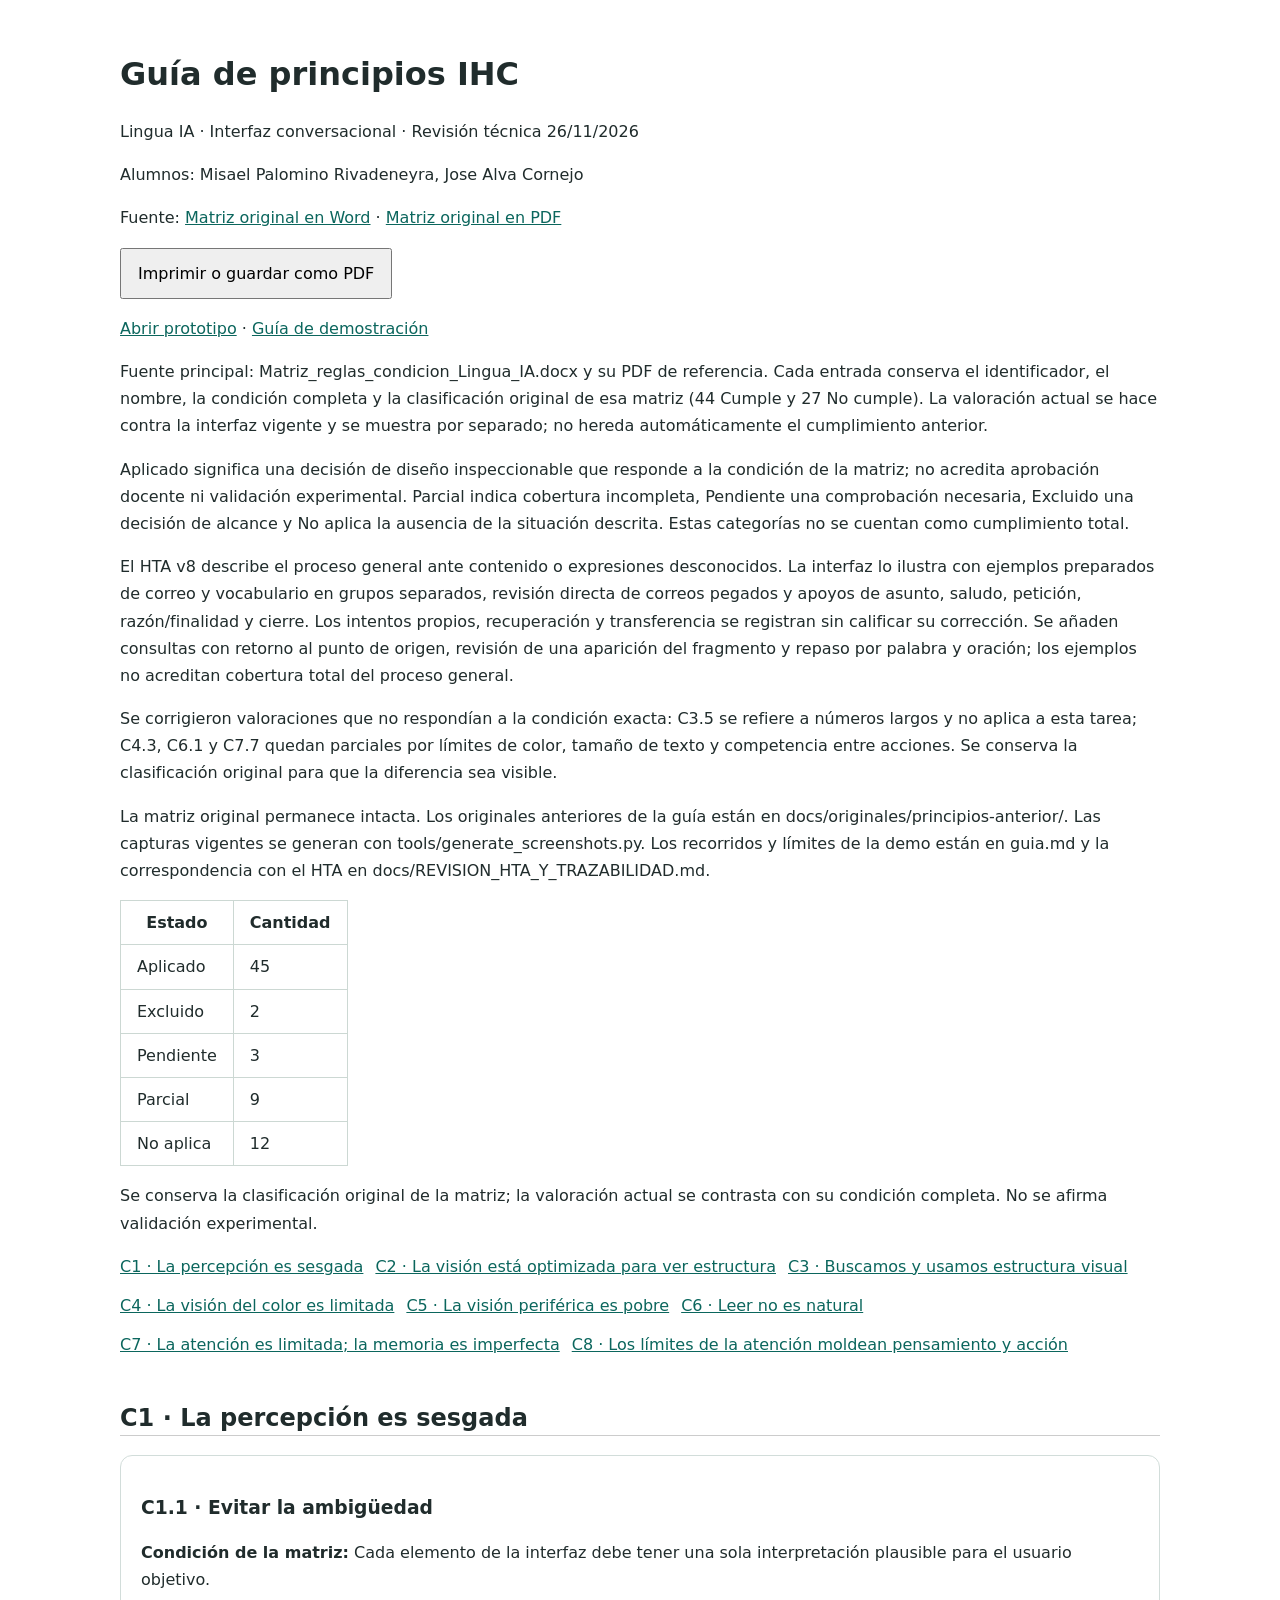
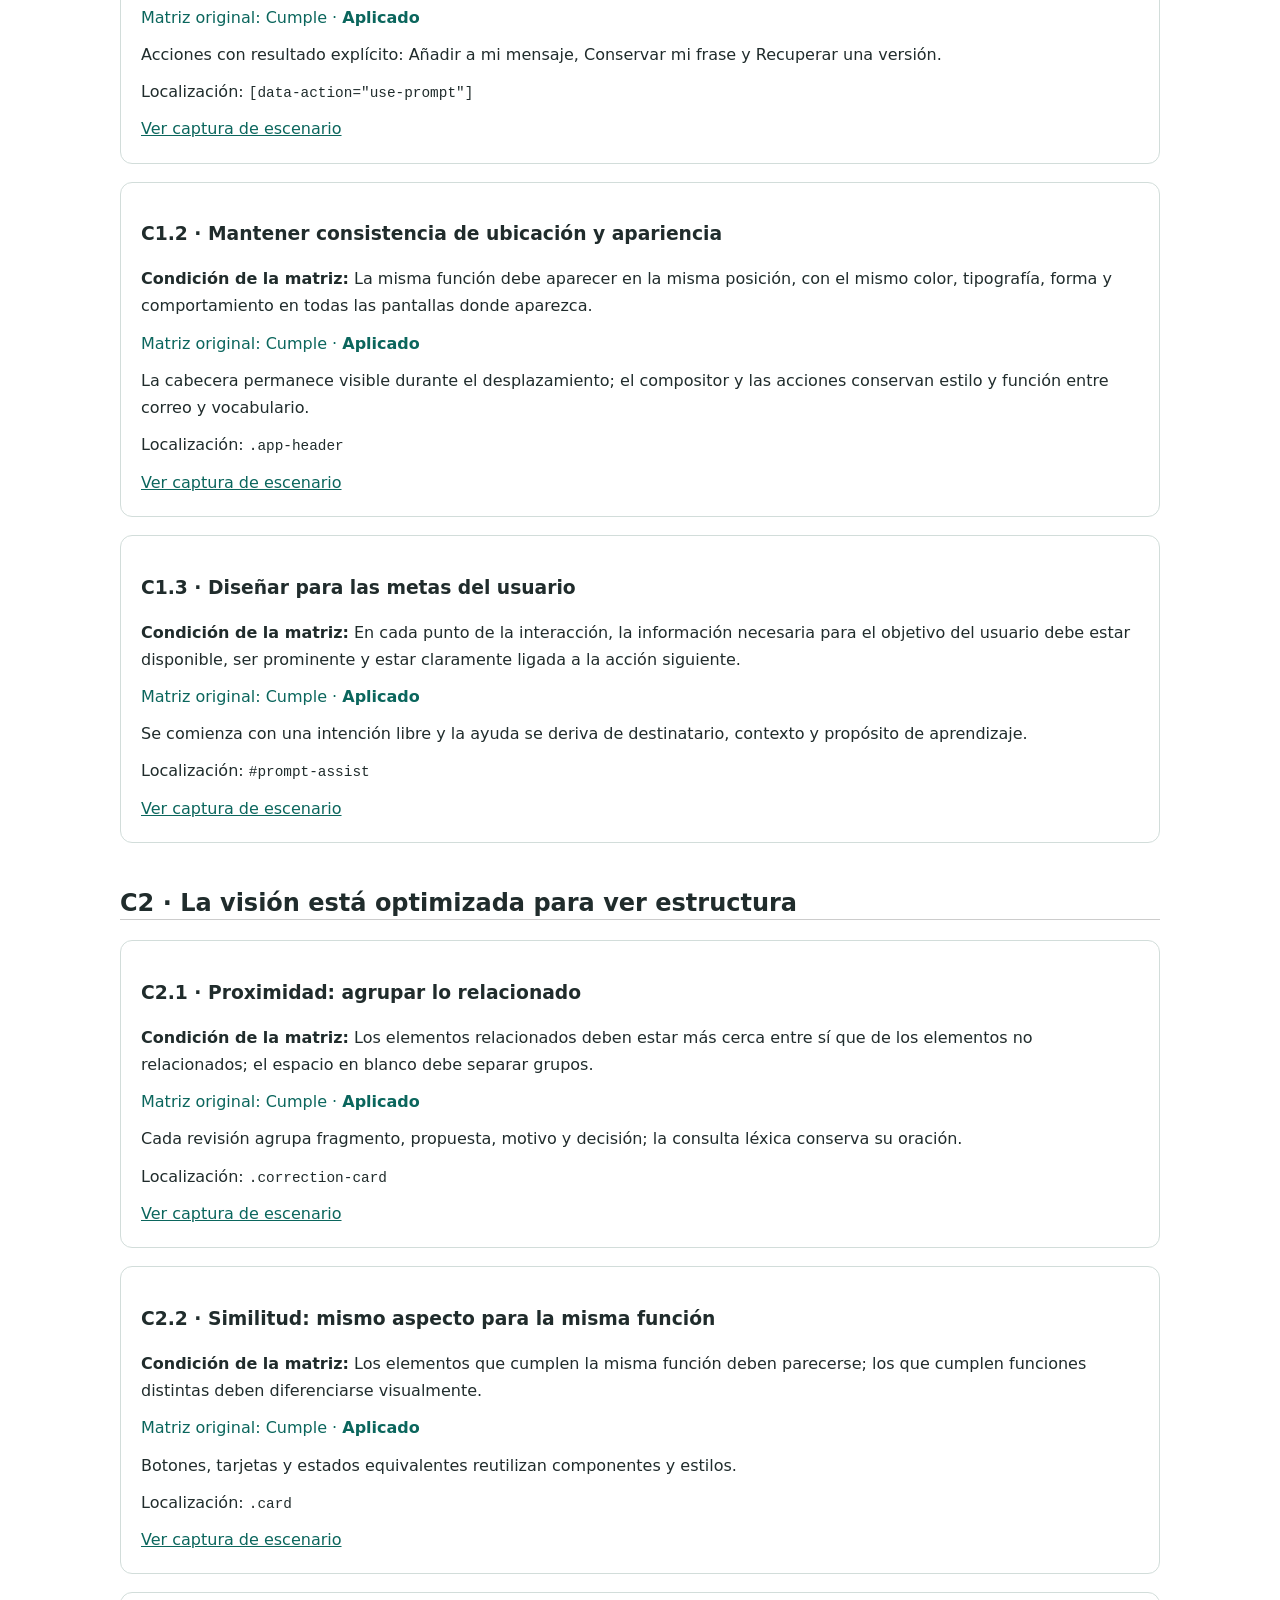
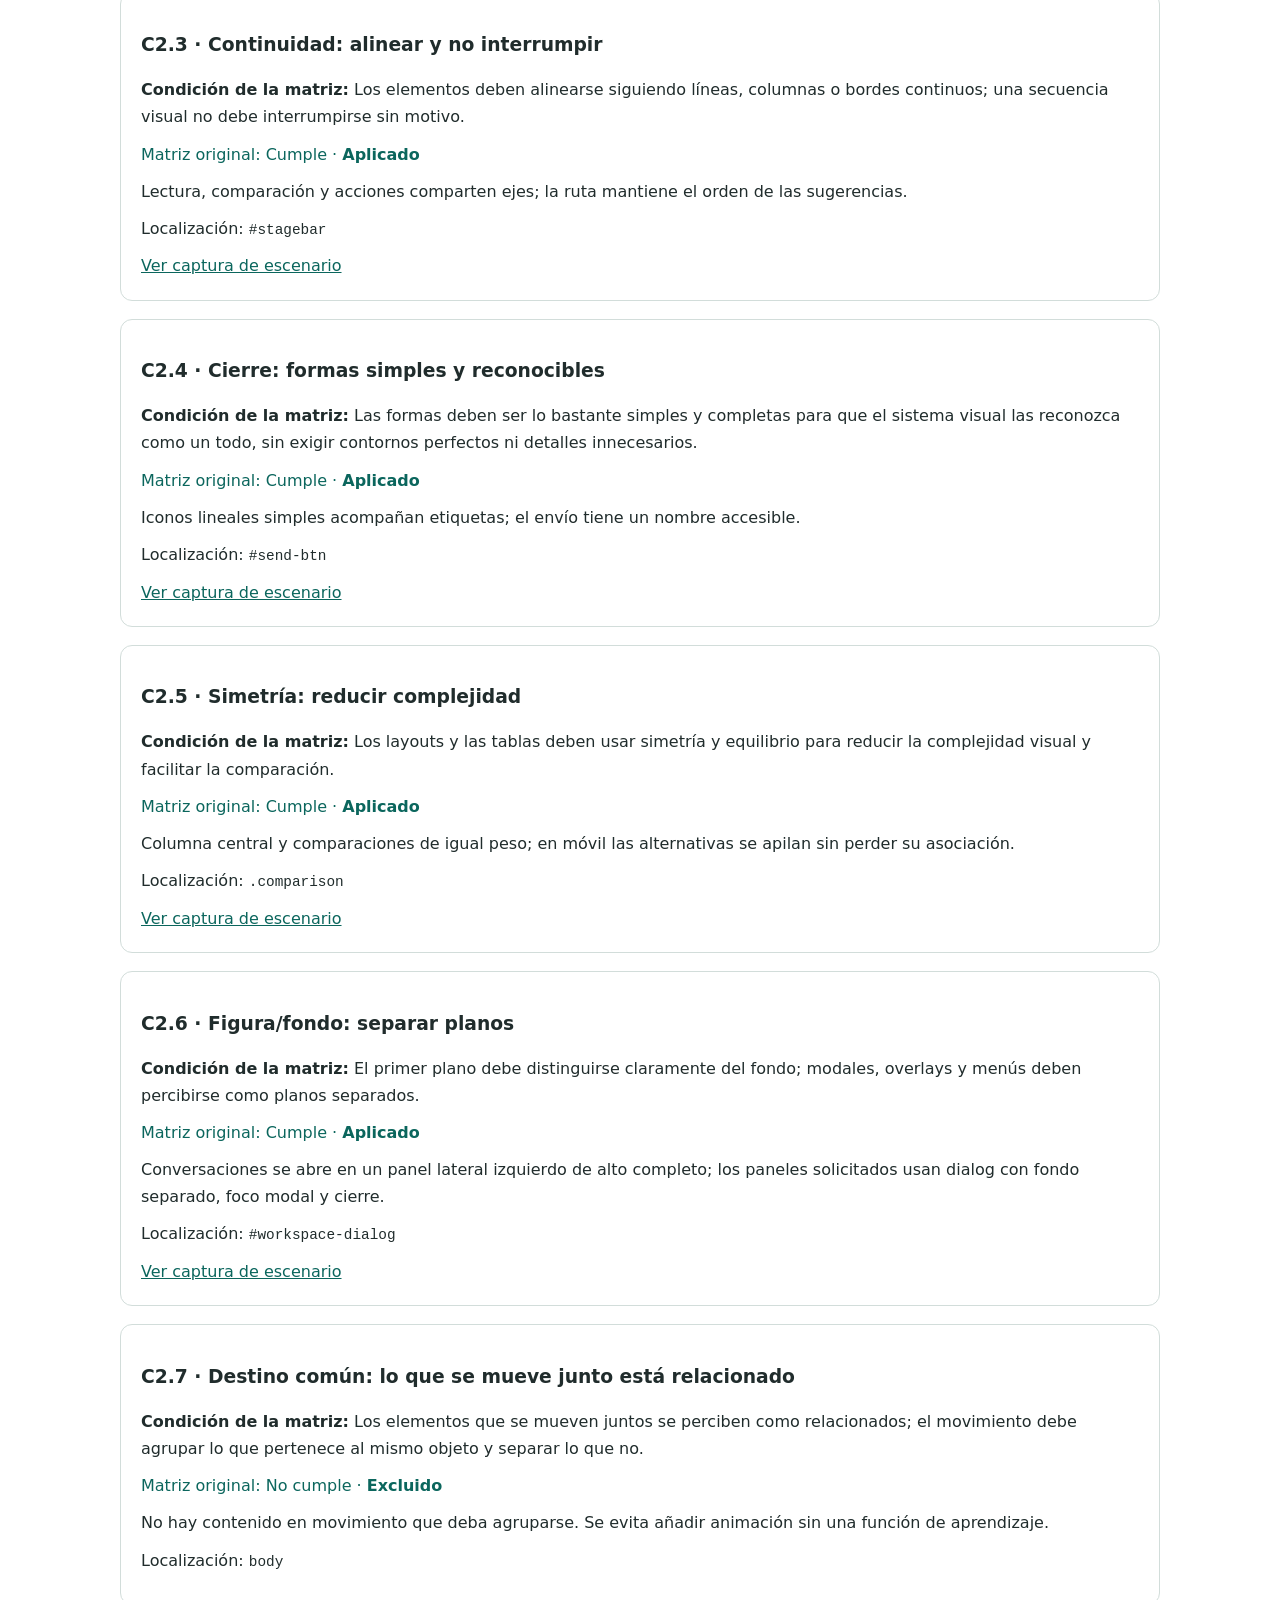
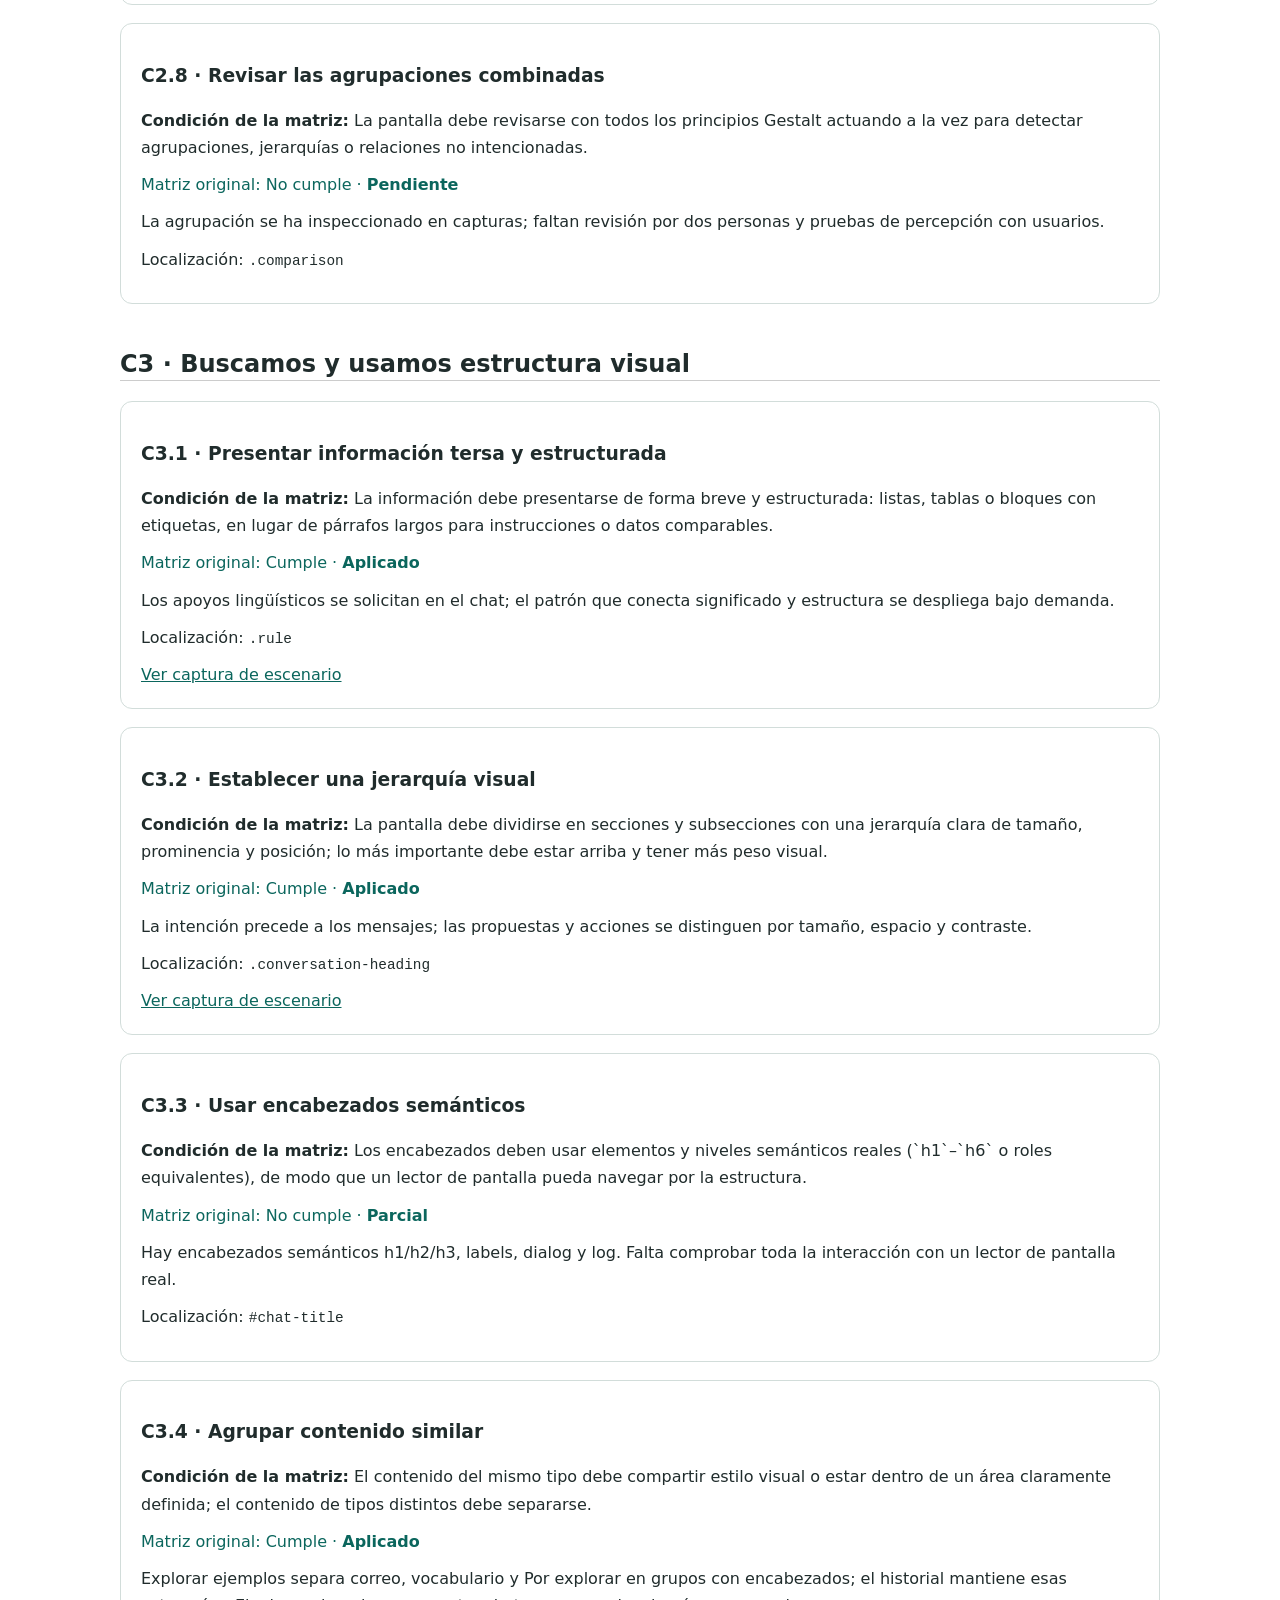
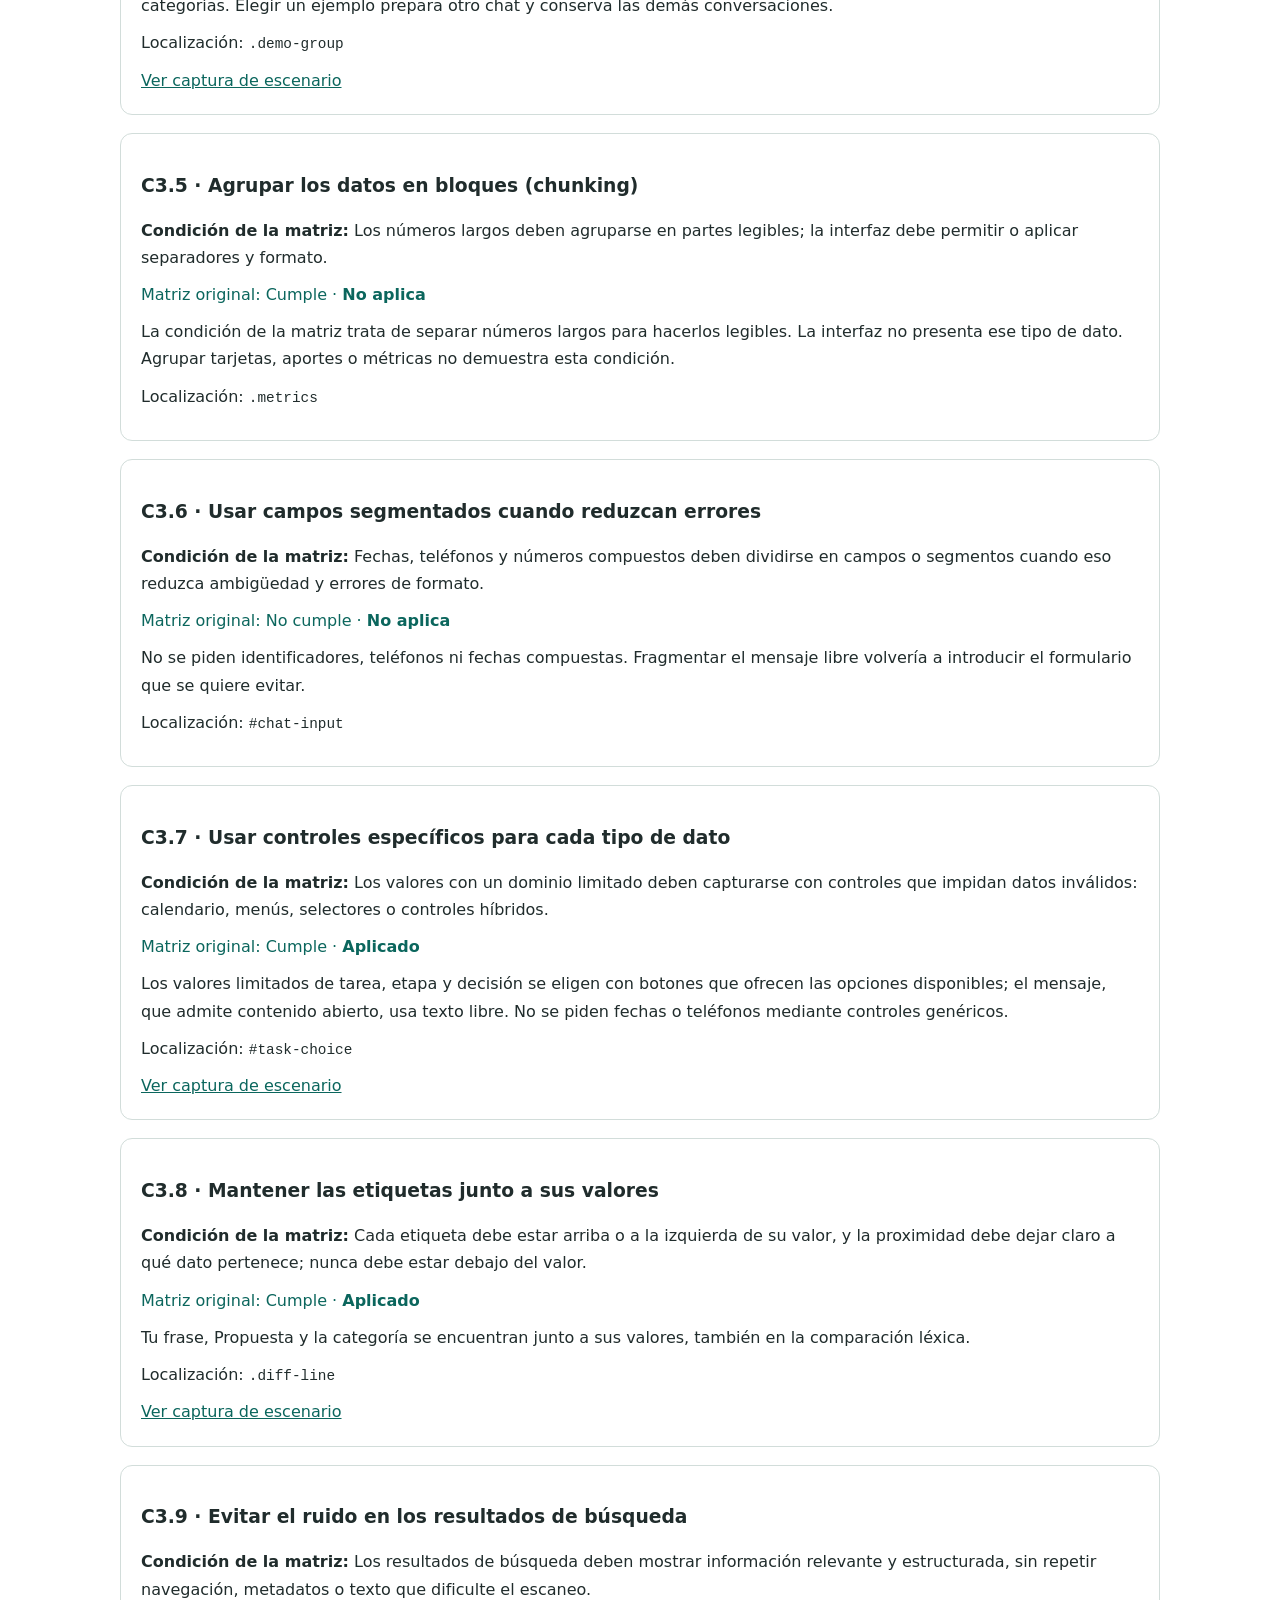
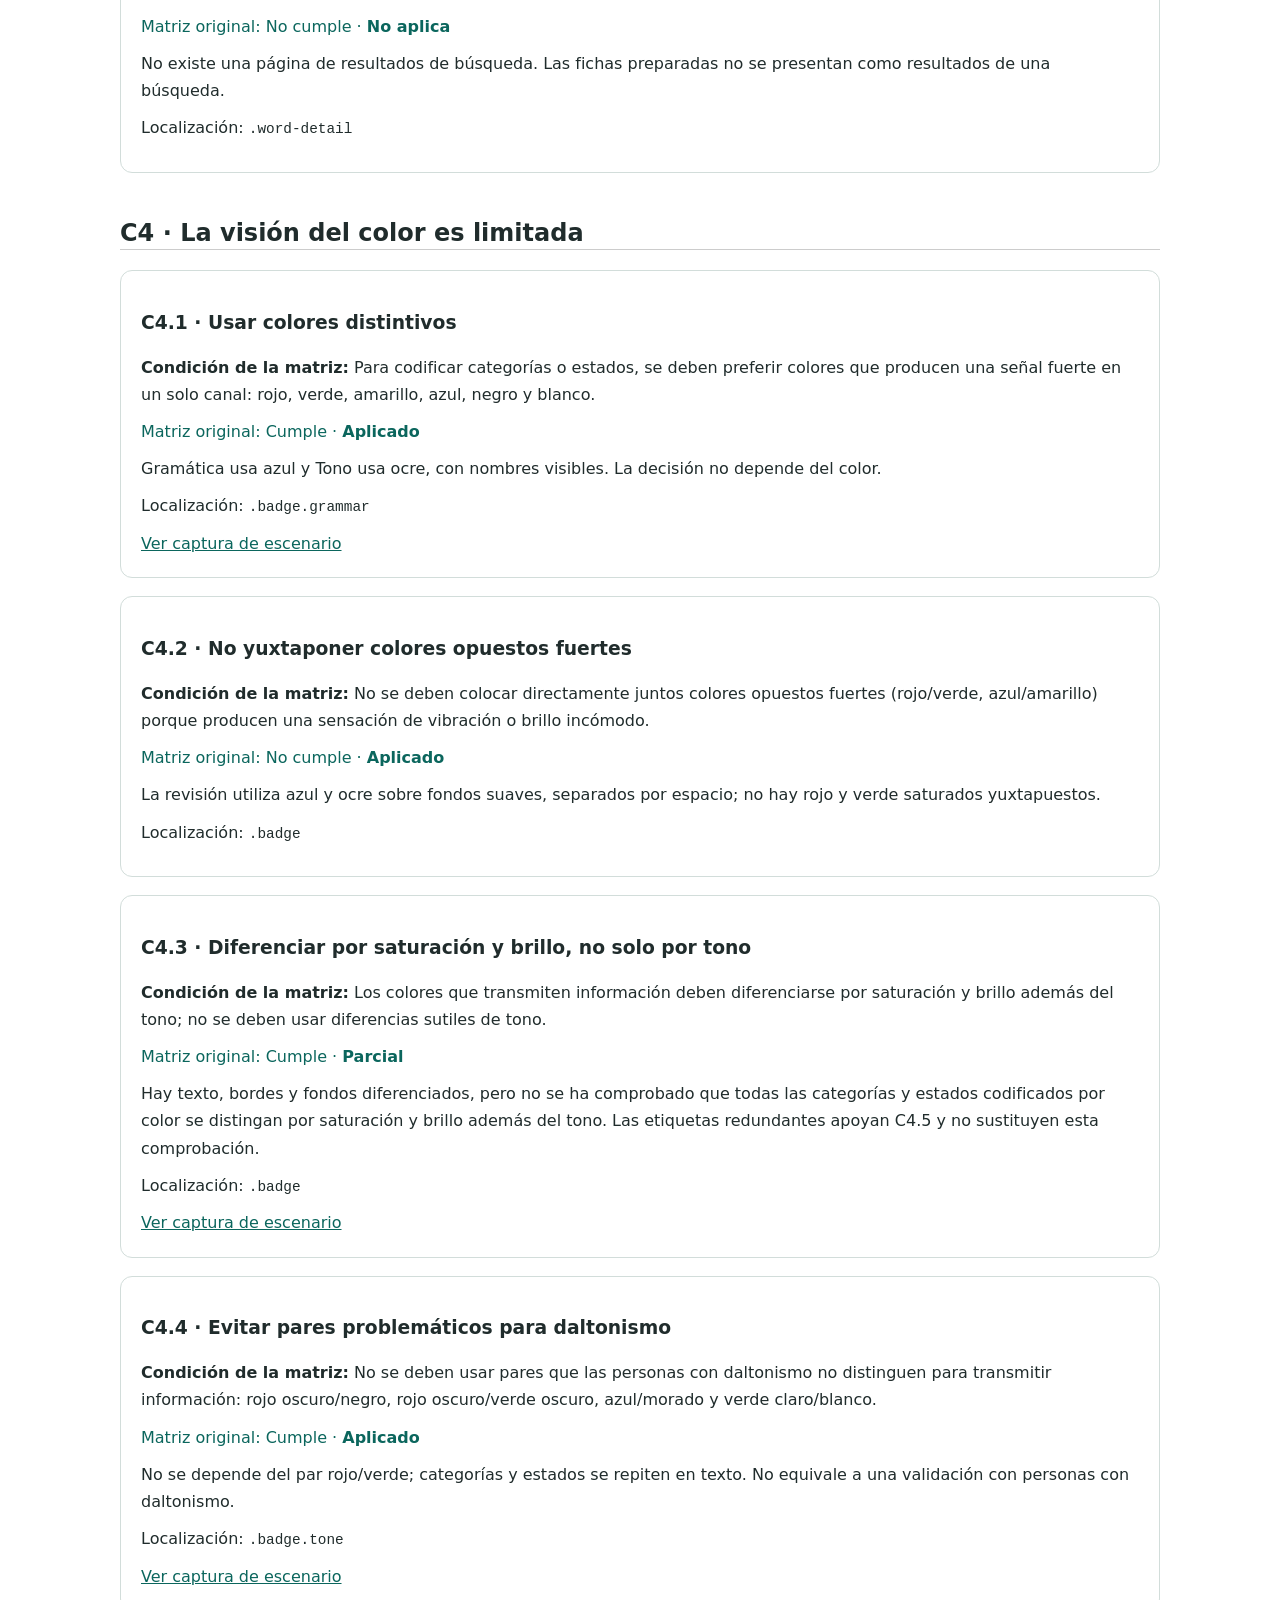
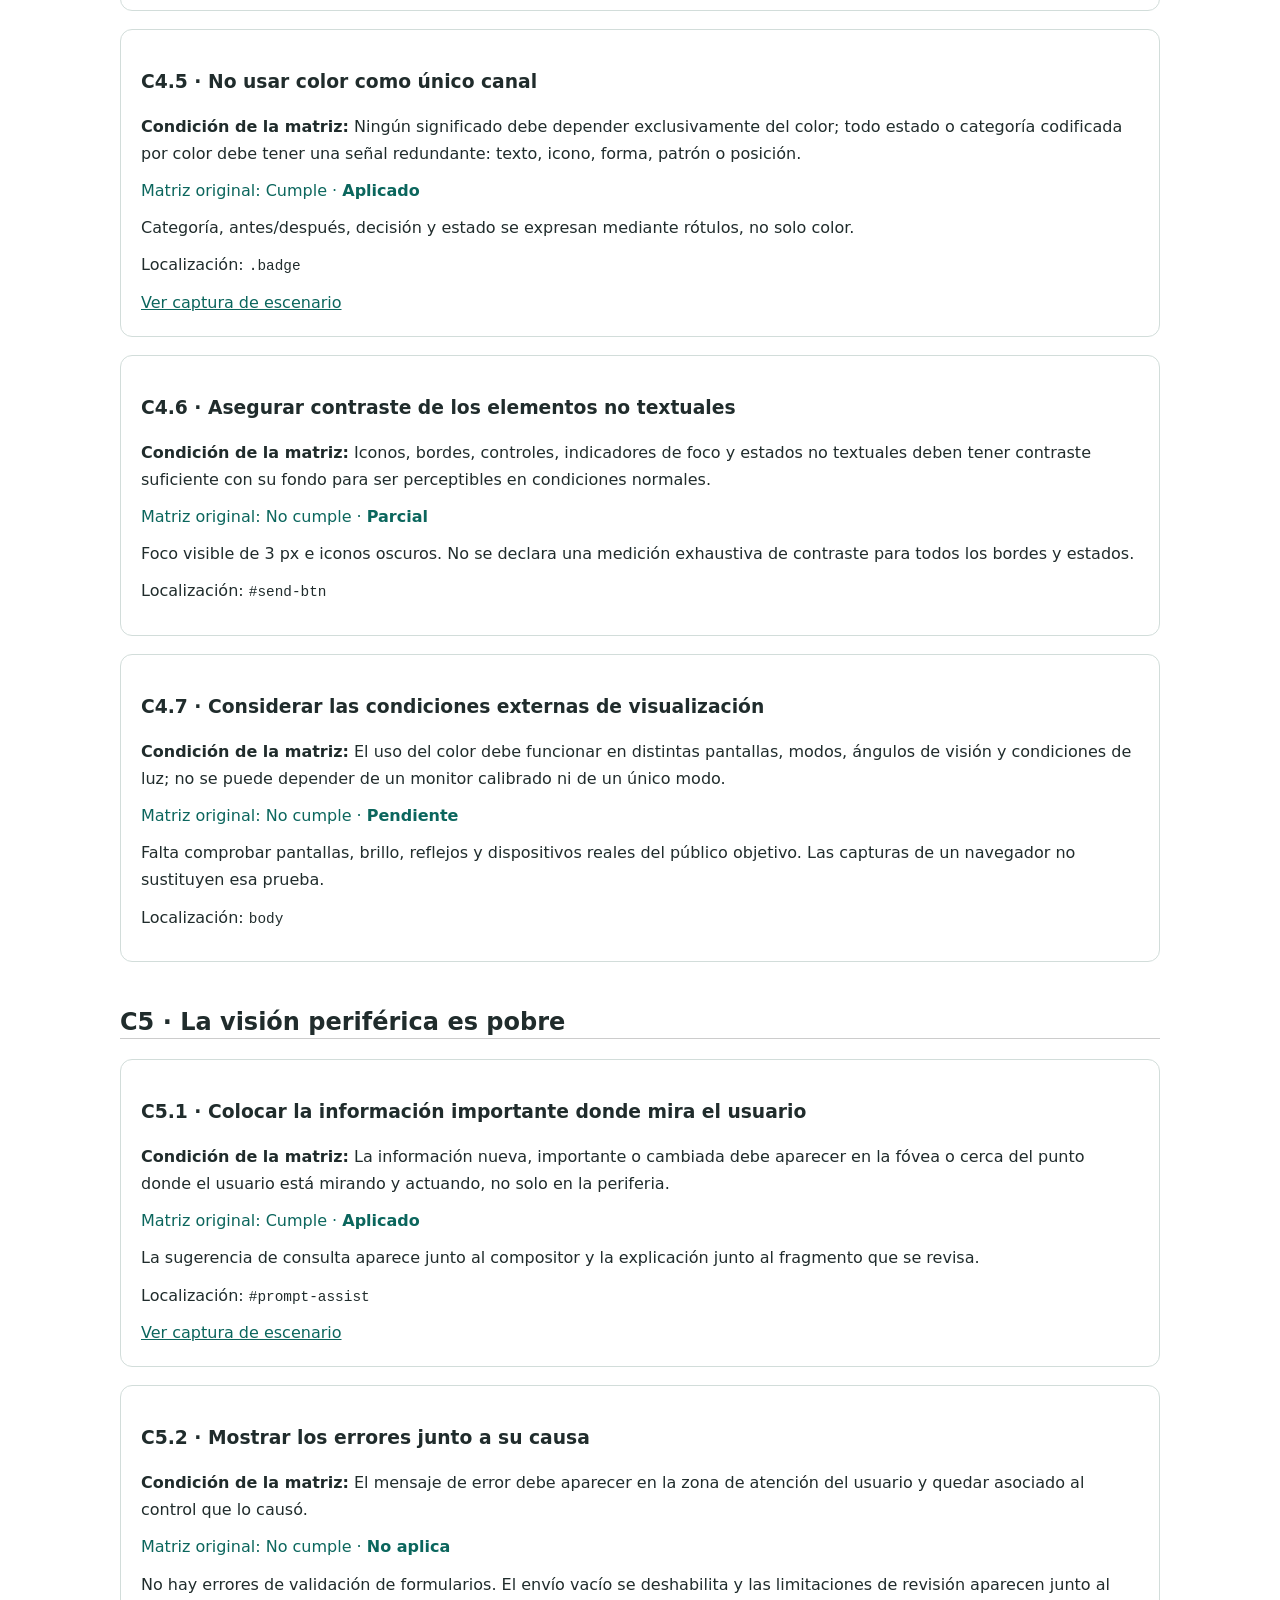
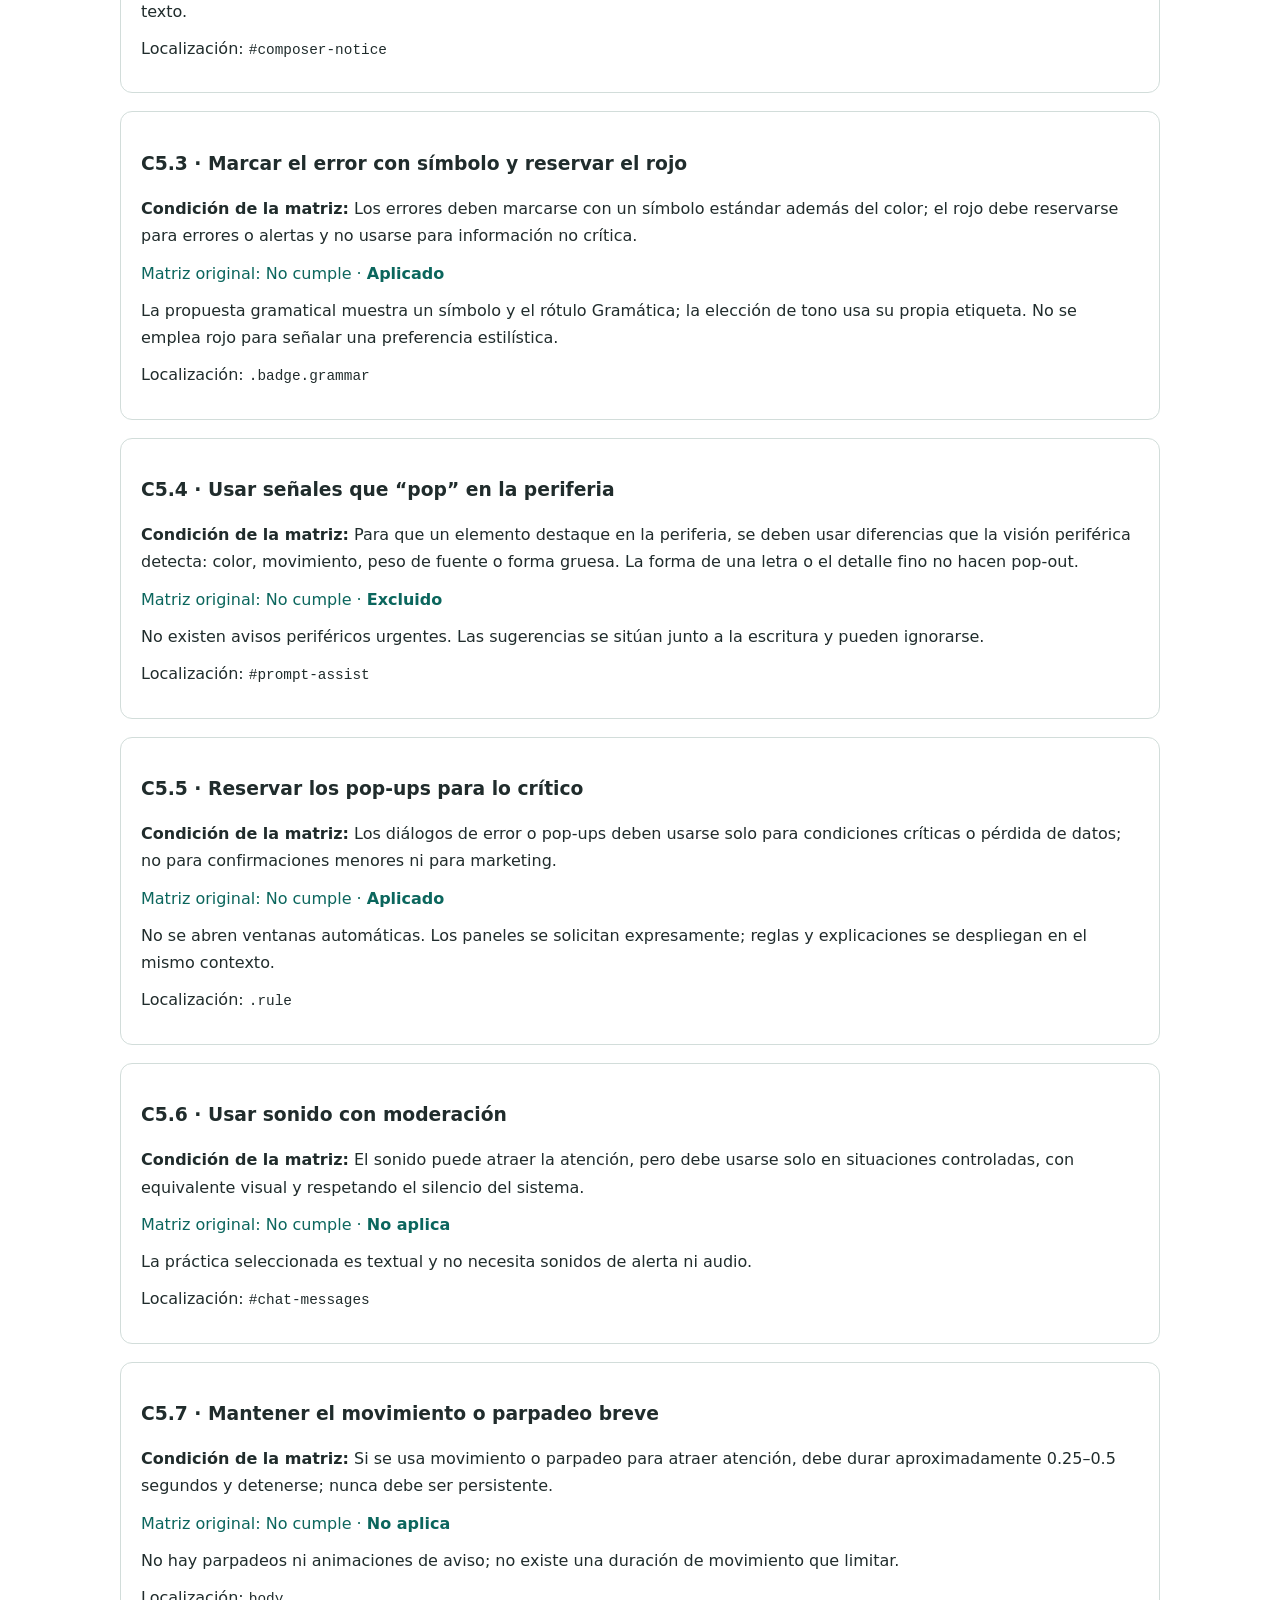
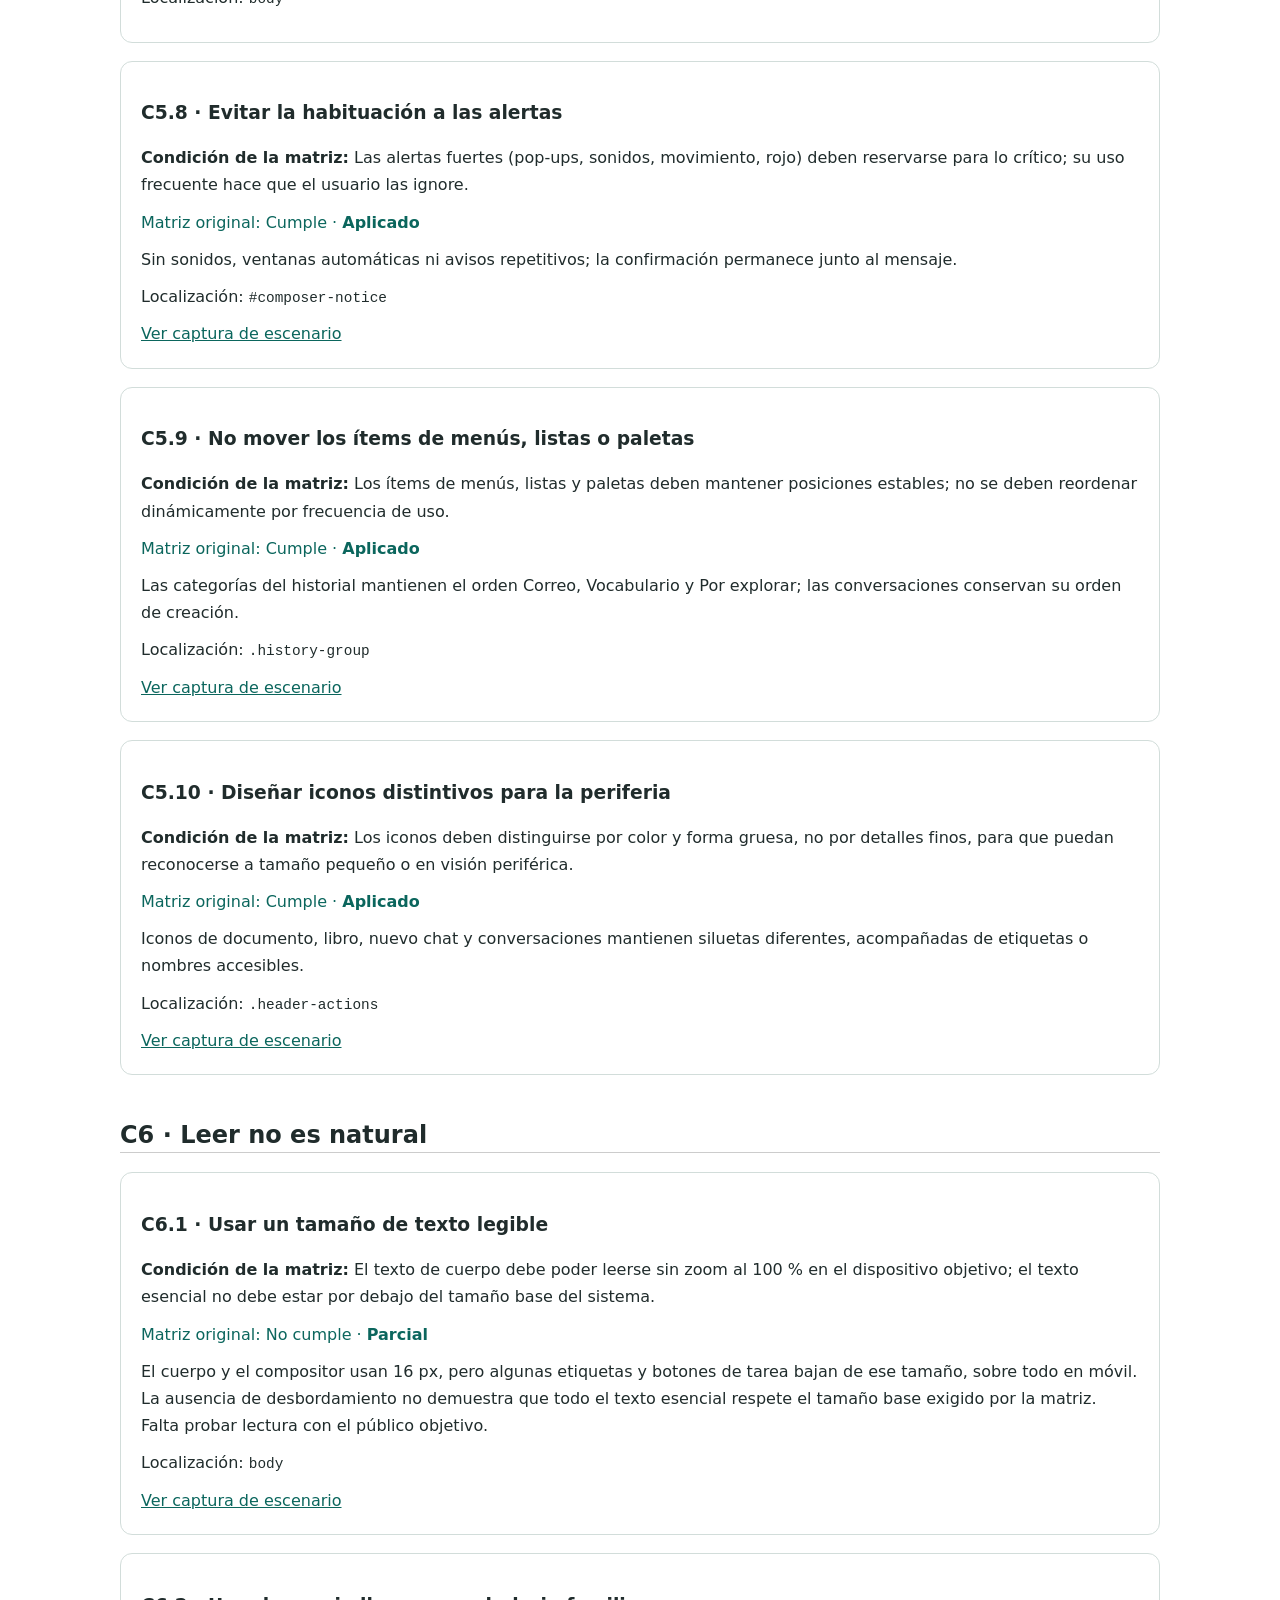
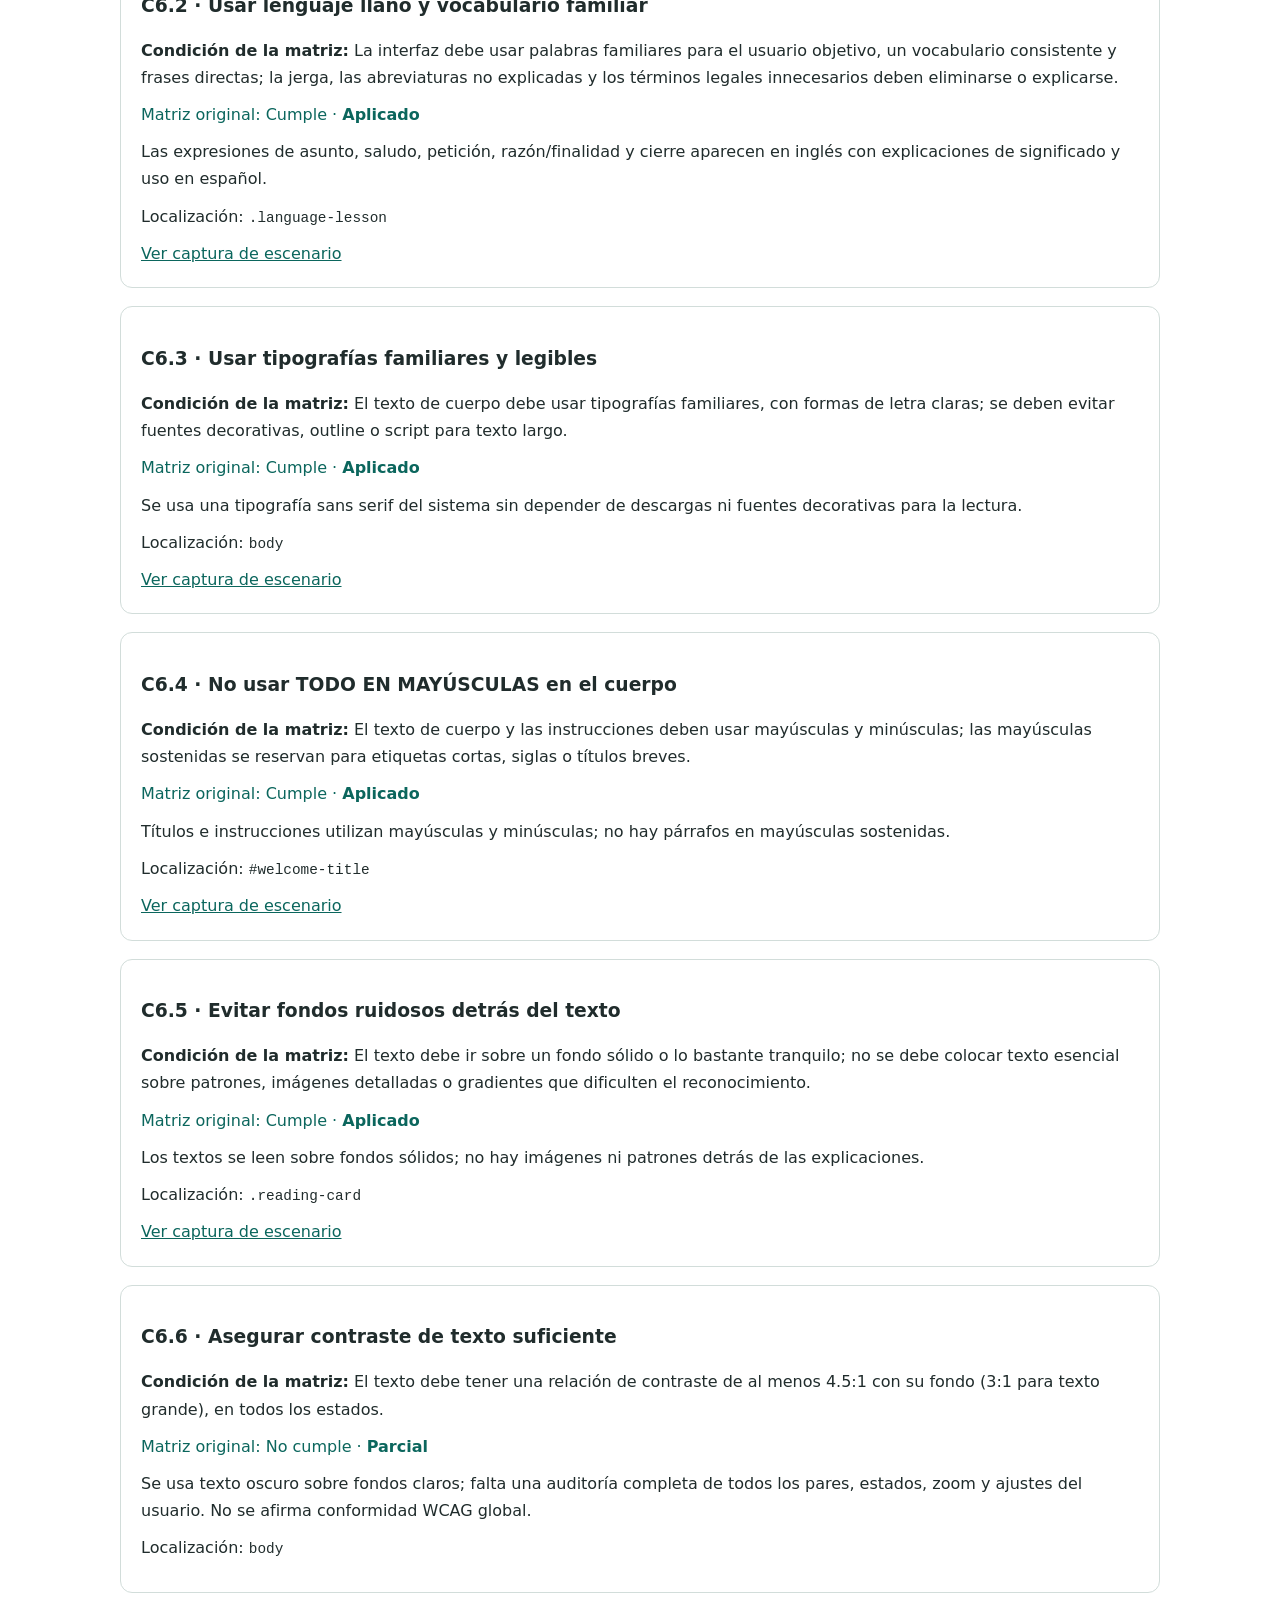
==== commit 45602598: "Integrar HTA, guía de principios y recorridos de aprendizaje Conservar el HTA general con una acción" ====
--- a/guia.html
+++ b/guia.html
@@ -1 +1 @@
-<!doctype html><html lang="es"><meta charset="utf-8"><meta name="viewport" content="width=device-width, initial-scale=1"><title>Guía de principios · Lingua IA</title><style>body{font:16px/1.7 system-ui;color:#202c2c;max-width:1040px;margin:auto;padding:32px}h1,h2,h3{line-height:1.35}h1{font-size:2rem}h2{border-bottom:1px solid #ccc;padding-top:24px}article{border:1px solid #d2ddda;border-radius:12px;padding:20px;margin:18px 0;break-inside:avoid}article p{margin:10px 0}a{color:#0b665d}nav{display:flex;flex-wrap:wrap;gap:12px}code{font-size:.9em;overflow-wrap:anywhere}.status{color:#0b665d}img{width:100%;height:auto}figure{margin:24px 0}figcaption{font-size:14px;color:#596968}button{padding:10px 16px;font:inherit}table{border-collapse:collapse}td,th{border:1px solid #ccd8d3;padding:8px 16px}@media print{nav,button{display:none}body{padding:0}figure{break-inside:avoid}}</style><header><h1>Guía de principios IHC</h1><p>Lingua IA · Interfaz conversacional · Revisión técnica 26/11/2026</p><p>Alumnos: Misael Palomino Rivadeneyra, Jose Alva Cornejo</p><p>Fuente: <a href="Matriz_reglas_condicion_Lingua_IA.docx">Matriz original en Word</a> · <a href="Matriz_reglas_condicion_Lingua_IA.pdf">Matriz original en PDF</a></p><button onclick="window.print()">Imprimir o guardar como PDF</button><p><a href="index.html">Abrir prototipo</a> · <a href="guia.md">Guía de demostración</a></p></header><p>Fuente principal: Matriz_reglas_condicion_Lingua_IA.docx y su PDF de referencia. Cada entrada conserva el identificador, el nombre, la condición completa y la clasificación original de esa matriz (44 Cumple y 27 No cumple). La valoración actual se hace contra la interfaz vigente y se muestra por separado; no hereda automáticamente el cumplimiento anterior.</p><p>Aplicado significa una decisión de diseño inspeccionable que responde a la condición de la matriz; no acredita aprobación docente ni validación experimental. Parcial indica cobertura incompleta, Pendiente una comprobación necesaria, Excluido una decisión de alcance y No aplica la ausencia de la situación descrita. Estas categorías no se cuentan como cumplimiento total.</p><p>El HTA v8 describe el proceso general ante contenido o expresiones desconocidos. La interfaz lo ilustra con ejemplos preparados de correo y vocabulario en grupos separados, revisión directa de correos pegados y apoyos de asunto, saludo, petición, razón/finalidad y cierre. Los intentos propios, recuperación y transferencia se registran sin calificar su corrección.</p><p>Se corrigieron valoraciones que no respondían a la condición exacta: C3.5 se refiere a números largos y no aplica a esta tarea; C4.3, C6.1 y C7.7 quedan parciales por límites de color, tamaño de texto y competencia entre acciones. Se conserva la clasificación original para que la diferencia sea visible.</p><p>La matriz original permanece intacta. Los originales anteriores de la guía están en docs/originales/principios-anterior/. Las capturas vigentes se generan con tools/generate_screenshots.py. Los recorridos y límites de la demo están en guia.md y la correspondencia con el HTA en docs/REVISION_HTA_Y_TRAZABILIDAD.md.</p><table><tr><th>Estado</th><th>Cantidad</th></tr><tr><td>Aplicado</td><td>45</td></tr><tr><td>Excluido</td><td>2</td></tr><tr><td>Pendiente</td><td>3</td></tr><tr><td>Parcial</td><td>9</td></tr><tr><td>No aplica</td><td>12</td></tr></table><p>Se conserva la clasificación original de la matriz; la valoración actual se contrasta con su condición completa. No se afirma validación experimental.</p><nav><a href="#chapter-1">C1 · La percepción es sesgada</a><a href="#chapter-2">C2 · La visión está optimizada para ver estructura</a><a href="#chapter-3">C3 · Buscamos y usamos estructura visual</a><a href="#chapter-4">C4 · La visión del color es limitada</a><a href="#chapter-5">C5 · La visión periférica es pobre</a><a href="#chapter-6">C6 · Leer no es natural</a><a href="#chapter-7">C7 · La atención es limitada; la memoria es imperfecta</a><a href="#chapter-8">C8 · Los límites de la atención moldean pensamiento y acción</a></nav><h2 id="chapter-1">C1 · La percepción es sesgada</h2><article id="C1.1"><h3>C1.1 · Evitar la ambigüedad</h3><p><strong>Condición de la matriz:</strong> Cada elemento de la interfaz debe tener una sola interpretación plausible para el usuario objetivo.</p><p class="status">Matriz original: Cumple · <strong>Aplicado</strong></p><p>Acciones con resultado explícito: Añadir a mi mensaje, Conservar mi frase y Recuperar una versión.</p><p>Localización: <code>[data-action=&quot;use-prompt&quot;]</code></p><a href=docs/screenshots/actual/02_sugerencia.png>Ver captura de escenario</a></article><article id="C1.2"><h3>C1.2 · Mantener consistencia de ubicación y apariencia</h3><p><strong>Condición de la matriz:</strong> La misma función debe aparecer en la misma posición, con el mismo color, tipografía, forma y comportamiento en todas las pantallas donde aparezca.</p><p class="status">Matriz original: Cumple · <strong>Aplicado</strong></p><p>La cabecera permanece visible durante el desplazamiento; el compositor y las acciones conservan estilo y función entre correo y vocabulario.</p><p>Localización: <code>.app-header</code></p><a href=docs/screenshots/actual/01_inicio.png>Ver captura de escenario</a></article><article id="C1.3"><h3>C1.3 · Diseñar para las metas del usuario</h3><p><strong>Condición de la matriz:</strong> En cada punto de la interacción, la información necesaria para el objetivo del usuario debe estar disponible, ser prominente y estar claramente ligada a la acción siguiente.</p><p class="status">Matriz original: Cumple · <strong>Aplicado</strong></p><p>Se comienza con una intención libre y la ayuda se deriva de destinatario, contexto y propósito de aprendizaje.</p><p>Localización: <code>#prompt-assist</code></p><a href=docs/screenshots/actual/02_sugerencia.png>Ver captura de escenario</a></article><h2 id="chapter-2">C2 · La visión está optimizada para ver estructura</h2><article id="C2.1"><h3>C2.1 · Proximidad: agrupar lo relacionado</h3><p><strong>Condición de la matriz:</strong> Los elementos relacionados deben estar más cerca entre sí que de los elementos no relacionados; el espacio en blanco debe separar grupos.</p><p class="status">Matriz original: Cumple · <strong>Aplicado</strong></p><p>Cada revisión agrupa fragmento, propuesta, motivo y decisión; la consulta léxica conserva su oración.</p><p>Localización: <code>.correction-card</code></p><a href=docs/screenshots/actual/04_revision.png>Ver captura de escenario</a></article><article id="C2.2"><h3>C2.2 · Similitud: mismo aspecto para la misma función</h3><p><strong>Condición de la matriz:</strong> Los elementos que cumplen la misma función deben parecerse; los que cumplen funciones distintas deben diferenciarse visualmente.</p><p class="status">Matriz original: Cumple · <strong>Aplicado</strong></p><p>Botones, tarjetas y estados equivalentes reutilizan componentes y estilos.</p><p>Localización: <code>.card</code></p><a href=docs/screenshots/actual/04_revision.png>Ver captura de escenario</a></article><article id="C2.3"><h3>C2.3 · Continuidad: alinear y no interrumpir</h3><p><strong>Condición de la matriz:</strong> Los elementos deben alinearse siguiendo líneas, columnas o bordes continuos; una secuencia visual no debe interrumpirse sin motivo.</p><p class="status">Matriz original: Cumple · <strong>Aplicado</strong></p><p>Lectura, comparación y acciones comparten ejes; la ruta mantiene el orden de las sugerencias.</p><p>Localización: <code>#stagebar</code></p><a href=docs/screenshots/actual/03_comparar.png>Ver captura de escenario</a></article><article id="C2.4"><h3>C2.4 · Cierre: formas simples y reconocibles</h3><p><strong>Condición de la matriz:</strong> Las formas deben ser lo bastante simples y completas para que el sistema visual las reconozca como un todo, sin exigir contornos perfectos ni detalles innecesarios.</p><p class="status">Matriz original: Cumple · <strong>Aplicado</strong></p><p>Iconos lineales simples acompañan etiquetas; el envío tiene un nombre accesible.</p><p>Localización: <code>#send-btn</code></p><a href=docs/screenshots/actual/01_inicio.png>Ver captura de escenario</a></article><article id="C2.5"><h3>C2.5 · Simetría: reducir complejidad</h3><p><strong>Condición de la matriz:</strong> Los layouts y las tablas deben usar simetría y equilibrio para reducir la complejidad visual y facilitar la comparación.</p><p class="status">Matriz original: Cumple · <strong>Aplicado</strong></p><p>Columna central y comparaciones de igual peso; en móvil las alternativas se apilan sin perder su asociación.</p><p>Localización: <code>.comparison</code></p><a href=docs/screenshots/actual/03_comparar.png>Ver captura de escenario</a></article><article id="C2.6"><h3>C2.6 · Figura/fondo: separar planos</h3><p><strong>Condición de la matriz:</strong> El primer plano debe distinguirse claramente del fondo; modales, overlays y menús deben percibirse como planos separados.</p><p class="status">Matriz original: Cumple · <strong>Aplicado</strong></p><p>Conversaciones se abre en un panel lateral izquierdo de alto completo; los paneles solicitados usan dialog con fondo separado, foco modal y cierre.</p><p>Localización: <code>#workspace-dialog</code></p><a href=docs/screenshots/actual/07_aprendizaje.png>Ver captura de escenario</a></article><article id="C2.7"><h3>C2.7 · Destino común: lo que se mueve junto está relacionado</h3><p><strong>Condición de la matriz:</strong> Los elementos que se mueven juntos se perciben como relacionados; el movimiento debe agrupar lo que pertenece al mismo objeto y separar lo que no.</p><p class="status">Matriz original: No cumple · <strong>Excluido</strong></p><p>No hay contenido en movimiento que deba agruparse. Se evita añadir animación sin una función de aprendizaje.</p><p>Localización: <code>body</code></p></article><article id="C2.8"><h3>C2.8 · Revisar las agrupaciones combinadas</h3><p><strong>Condición de la matriz:</strong> La pantalla debe revisarse con todos los principios Gestalt actuando a la vez para detectar agrupaciones, jerarquías o relaciones no intencionadas.</p><p class="status">Matriz original: No cumple · <strong>Pendiente</strong></p><p>La agrupación se ha inspeccionado en capturas; faltan revisión por dos personas y pruebas de percepción con usuarios.</p><p>Localización: <code>.comparison</code></p></article><h2 id="chapter-3">C3 · Buscamos y usamos estructura visual</h2><article id="C3.1"><h3>C3.1 · Presentar información tersa y estructurada</h3><p><strong>Condición de la matriz:</strong> La información debe presentarse de forma breve y estructurada: listas, tablas o bloques con etiquetas, en lugar de párrafos largos para instrucciones o datos comparables.</p><p class="status">Matriz original: Cumple · <strong>Aplicado</strong></p><p>Los apoyos lingüísticos se solicitan en el chat; el patrón que conecta significado y estructura se despliega bajo demanda.</p><p>Localización: <code>.rule</code></p><a href=docs/screenshots/actual/14_expresiones.png>Ver captura de escenario</a></article><article id="C3.2"><h3>C3.2 · Establecer una jerarquía visual</h3><p><strong>Condición de la matriz:</strong> La pantalla debe dividirse en secciones y subsecciones con una jerarquía clara de tamaño, prominencia y posición; lo más importante debe estar arriba y tener más peso visual.</p><p class="status">Matriz original: Cumple · <strong>Aplicado</strong></p><p>La intención precede a los mensajes; las propuestas y acciones se distinguen por tamaño, espacio y contraste.</p><p>Localización: <code>.conversation-heading</code></p><a href=docs/screenshots/actual/03_comparar.png>Ver captura de escenario</a></article><article id="C3.3"><h3>C3.3 · Usar encabezados semánticos</h3><p><strong>Condición de la matriz:</strong> Los encabezados deben usar elementos y niveles semánticos reales (`h1`–`h6` o roles equivalentes), de modo que un lector de pantalla pueda navegar por la estructura.</p><p class="status">Matriz original: No cumple · <strong>Parcial</strong></p><p>Hay encabezados semánticos h1/h2/h3, labels, dialog y log. Falta comprobar toda la interacción con un lector de pantalla real.</p><p>Localización: <code>#chat-title</code></p></article><article id="C3.4"><h3>C3.4 · Agrupar contenido similar</h3><p><strong>Condición de la matriz:</strong> El contenido del mismo tipo debe compartir estilo visual o estar dentro de un área claramente definida; el contenido de tipos distintos debe separarse.</p><p class="status">Matriz original: Cumple · <strong>Aplicado</strong></p><p>Explorar ejemplos separa correo, vocabulario y Por explorar en grupos con encabezados; el historial mantiene esas categorías. Elegir un ejemplo prepara otro chat y conserva las demás conversaciones.</p><p>Localización: <code>.demo-group</code></p><a href=docs/screenshots/actual/17_ejemplos_separados.png>Ver captura de escenario</a></article><article id="C3.5"><h3>C3.5 · Agrupar los datos en bloques (chunking)</h3><p><strong>Condición de la matriz:</strong> Los números largos deben agruparse en partes legibles; la interfaz debe permitir o aplicar separadores y formato.</p><p class="status">Matriz original: Cumple · <strong>No aplica</strong></p><p>La condición de la matriz trata de separar números largos para hacerlos legibles. La interfaz no presenta ese tipo de dato. Agrupar tarjetas, aportes o métricas no demuestra esta condición.</p><p>Localización: <code>.metrics</code></p></article><article id="C3.6"><h3>C3.6 · Usar campos segmentados cuando reduzcan errores</h3><p><strong>Condición de la matriz:</strong> Fechas, teléfonos y números compuestos deben dividirse en campos o segmentos cuando eso reduzca ambigüedad y errores de formato.</p><p class="status">Matriz original: No cumple · <strong>No aplica</strong></p><p>No se piden identificadores, teléfonos ni fechas compuestas. Fragmentar el mensaje libre volvería a introducir el formulario que se quiere evitar.</p><p>Localización: <code>#chat-input</code></p></article><article id="C3.7"><h3>C3.7 · Usar controles específicos para cada tipo de dato</h3><p><strong>Condición de la matriz:</strong> Los valores con un dominio limitado deben capturarse con controles que impidan datos inválidos: calendario, menús, selectores o controles híbridos.</p><p class="status">Matriz original: Cumple · <strong>Aplicado</strong></p><p>Los valores limitados de tarea, etapa y decisión se eligen con botones que ofrecen las opciones disponibles; el mensaje, que admite contenido abierto, usa texto libre. No se piden fechas o teléfonos mediante controles genéricos.</p><p>Localización: <code>#task-choice</code></p><a href=docs/screenshots/actual/11_etapas.png>Ver captura de escenario</a></article><article id="C3.8"><h3>C3.8 · Mantener las etiquetas junto a sus valores</h3><p><strong>Condición de la matriz:</strong> Cada etiqueta debe estar arriba o a la izquierda de su valor, y la proximidad debe dejar claro a qué dato pertenece; nunca debe estar debajo del valor.</p><p class="status">Matriz original: Cumple · <strong>Aplicado</strong></p><p>Tu frase, Propuesta y la categoría se encuentran junto a sus valores, también en la comparación léxica.</p><p>Localización: <code>.diff-line</code></p><a href=docs/screenshots/actual/04_revision.png>Ver captura de escenario</a></article><article id="C3.9"><h3>C3.9 · Evitar el ruido en los resultados de búsqueda</h3><p><strong>Condición de la matriz:</strong> Los resultados de búsqueda deben mostrar información relevante y estructurada, sin repetir navegación, metadatos o texto que dificulte el escaneo.</p><p class="status">Matriz original: No cumple · <strong>No aplica</strong></p><p>No existe una página de resultados de búsqueda. Las fichas preparadas no se presentan como resultados de una búsqueda.</p><p>Localización: <code>.word-detail</code></p></article><h2 id="chapter-4">C4 · La visión del color es limitada</h2><article id="C4.1"><h3>C4.1 · Usar colores distintivos</h3><p><strong>Condición de la matriz:</strong> Para codificar categorías o estados, se deben preferir colores que producen una señal fuerte en un solo canal: rojo, verde, amarillo, azul, negro y blanco.</p><p class="status">Matriz original: Cumple · <strong>Aplicado</strong></p><p>Gramática usa azul y Tono usa ocre, con nombres visibles. La decisión no depende del color.</p><p>Localización: <code>.badge.grammar</code></p><a href=docs/screenshots/actual/04_revision.png>Ver captura de escenario</a></article><article id="C4.2"><h3>C4.2 · No yuxtaponer colores opuestos fuertes</h3><p><strong>Condición de la matriz:</strong> No se deben colocar directamente juntos colores opuestos fuertes (rojo/verde, azul/amarillo) porque producen una sensación de vibración o brillo incómodo.</p><p class="status">Matriz original: No cumple · <strong>Aplicado</strong></p><p>La revisión utiliza azul y ocre sobre fondos suaves, separados por espacio; no hay rojo y verde saturados yuxtapuestos.</p><p>Localización: <code>.badge</code></p></article><article id="C4.3"><h3>C4.3 · Diferenciar por saturación y brillo, no solo por tono</h3><p><strong>Condición de la matriz:</strong> Los colores que transmiten información deben diferenciarse por saturación y brillo además del tono; no se deben usar diferencias sutiles de tono.</p><p class="status">Matriz original: Cumple · <strong>Parcial</strong></p><p>Hay texto, bordes y fondos diferenciados, pero no se ha comprobado que todas las categorías y estados codificados por color se distingan por saturación y brillo además del tono. Las etiquetas redundantes apoyan C4.5 y no sustituyen esta comprobación.</p><p>Localización: <code>.badge</code></p><a href=docs/screenshots/actual/04_revision.png>Ver captura de escenario</a></article><article id="C4.4"><h3>C4.4 · Evitar pares problemáticos para daltonismo</h3><p><strong>Condición de la matriz:</strong> No se deben usar pares que las personas con daltonismo no distinguen para transmitir información: rojo oscuro/negro, rojo oscuro/verde oscuro, azul/morado y verde claro/blanco.</p><p class="status">Matriz original: Cumple · <strong>Aplicado</strong></p><p>No se depende del par rojo/verde; categorías y estados se repiten en texto. No equivale a una validación con personas con daltonismo.</p><p>Localización: <code>.badge.tone</code></p><a href=docs/screenshots/actual/04_revision.png>Ver captura de escenario</a></article><article id="C4.5"><h3>C4.5 · No usar color como único canal</h3><p><strong>Condición de la matriz:</strong> Ningún significado debe depender exclusivamente del color; todo estado o categoría codificada por color debe tener una señal redundante: texto, icono, forma, patrón o posición.</p><p class="status">Matriz original: Cumple · <strong>Aplicado</strong></p><p>Categoría, antes/después, decisión y estado se expresan mediante rótulos, no solo color.</p><p>Localización: <code>.badge</code></p><a href=docs/screenshots/actual/04_revision.png>Ver captura de escenario</a></article><article id="C4.6"><h3>C4.6 · Asegurar contraste de los elementos no textuales</h3><p><strong>Condición de la matriz:</strong> Iconos, bordes, controles, indicadores de foco y estados no textuales deben tener contraste suficiente con su fondo para ser perceptibles en condiciones normales.</p><p class="status">Matriz original: No cumple · <strong>Parcial</strong></p><p>Foco visible de 3 px e iconos oscuros. No se declara una medición exhaustiva de contraste para todos los bordes y estados.</p><p>Localización: <code>#send-btn</code></p></article><article id="C4.7"><h3>C4.7 · Considerar las condiciones externas de visualización</h3><p><strong>Condición de la matriz:</strong> El uso del color debe funcionar en distintas pantallas, modos, ángulos de visión y condiciones de luz; no se puede depender de un monitor calibrado ni de un único modo.</p><p class="status">Matriz original: No cumple · <strong>Pendiente</strong></p><p>Falta comprobar pantallas, brillo, reflejos y dispositivos reales del público objetivo. Las capturas de un navegador no sustituyen esa prueba.</p><p>Localización: <code>body</code></p></article><h2 id="chapter-5">C5 · La visión periférica es pobre</h2><article id="C5.1"><h3>C5.1 · Colocar la información importante donde mira el usuario</h3><p><strong>Condición de la matriz:</strong> La información nueva, importante o cambiada debe aparecer en la fóvea o cerca del punto donde el usuario está mirando y actuando, no solo en la periferia.</p><p class="status">Matriz original: Cumple · <strong>Aplicado</strong></p><p>La sugerencia de consulta aparece junto al compositor y la explicación junto al fragmento que se revisa.</p><p>Localización: <code>#prompt-assist</code></p><a href=docs/screenshots/actual/02_sugerencia.png>Ver captura de escenario</a></article><article id="C5.2"><h3>C5.2 · Mostrar los errores junto a su causa</h3><p><strong>Condición de la matriz:</strong> El mensaje de error debe aparecer en la zona de atención del usuario y quedar asociado al control que lo causó.</p><p class="status">Matriz original: No cumple · <strong>No aplica</strong></p><p>No hay errores de validación de formularios. El envío vacío se deshabilita y las limitaciones de revisión aparecen junto al texto.</p><p>Localización: <code>#composer-notice</code></p></article><article id="C5.3"><h3>C5.3 · Marcar el error con símbolo y reservar el rojo</h3><p><strong>Condición de la matriz:</strong> Los errores deben marcarse con un símbolo estándar además del color; el rojo debe reservarse para errores o alertas y no usarse para información no crítica.</p><p class="status">Matriz original: No cumple · <strong>Aplicado</strong></p><p>La propuesta gramatical muestra un símbolo y el rótulo Gramática; la elección de tono usa su propia etiqueta. No se emplea rojo para señalar una preferencia estilística.</p><p>Localización: <code>.badge.grammar</code></p></article><article id="C5.4"><h3>C5.4 · Usar señales que “pop” en la periferia</h3><p><strong>Condición de la matriz:</strong> Para que un elemento destaque en la periferia, se deben usar diferencias que la visión periférica detecta: color, movimiento, peso de fuente o forma gruesa. La forma de una letra o el detalle fino no hacen pop-out.</p><p class="status">Matriz original: No cumple · <strong>Excluido</strong></p><p>No existen avisos periféricos urgentes. Las sugerencias se sitúan junto a la escritura y pueden ignorarse.</p><p>Localización: <code>#prompt-assist</code></p></article><article id="C5.5"><h3>C5.5 · Reservar los pop-ups para lo crítico</h3><p><strong>Condición de la matriz:</strong> Los diálogos de error o pop-ups deben usarse solo para condiciones críticas o pérdida de datos; no para confirmaciones menores ni para marketing.</p><p class="status">Matriz original: No cumple · <strong>Aplicado</strong></p><p>No se abren ventanas automáticas. Los paneles se solicitan expresamente; reglas y explicaciones se despliegan en el mismo contexto.</p><p>Localización: <code>.rule</code></p></article><article id="C5.6"><h3>C5.6 · Usar sonido con moderación</h3><p><strong>Condición de la matriz:</strong> El sonido puede atraer la atención, pero debe usarse solo en situaciones controladas, con equivalente visual y respetando el silencio del sistema.</p><p class="status">Matriz original: No cumple · <strong>No aplica</strong></p><p>La práctica seleccionada es textual y no necesita sonidos de alerta ni audio.</p><p>Localización: <code>#chat-messages</code></p></article><article id="C5.7"><h3>C5.7 · Mantener el movimiento o parpadeo breve</h3><p><strong>Condición de la matriz:</strong> Si se usa movimiento o parpadeo para atraer atención, debe durar aproximadamente 0.25–0.5 segundos y detenerse; nunca debe ser persistente.</p><p class="status">Matriz original: No cumple · <strong>No aplica</strong></p><p>No hay parpadeos ni animaciones de aviso; no existe una duración de movimiento que limitar.</p><p>Localización: <code>body</code></p></article><article id="C5.8"><h3>C5.8 · Evitar la habituación a las alertas</h3><p><strong>Condición de la matriz:</strong> Las alertas fuertes (pop-ups, sonidos, movimiento, rojo) deben reservarse para lo crítico; su uso frecuente hace que el usuario las ignore.</p><p class="status">Matriz original: Cumple · <strong>Aplicado</strong></p><p>Sin sonidos, ventanas automáticas ni avisos repetitivos; la confirmación permanece junto al mensaje.</p><p>Localización: <code>#composer-notice</code></p><a href=docs/screenshots/actual/04_revision.png>Ver captura de escenario</a></article><article id="C5.9"><h3>C5.9 · No mover los ítems de menús, listas o paletas</h3><p><strong>Condición de la matriz:</strong> Los ítems de menús, listas y paletas deben mantener posiciones estables; no se deben reordenar dinámicamente por frecuencia de uso.</p><p class="status">Matriz original: Cumple · <strong>Aplicado</strong></p><p>Las categorías del historial mantienen el orden Correo, Vocabulario y Por explorar; las conversaciones conservan su orden de creación.</p><p>Localización: <code>.history-group</code></p><a href=docs/screenshots/actual/08_historial.png>Ver captura de escenario</a></article><article id="C5.10"><h3>C5.10 · Diseñar iconos distintivos para la periferia</h3><p><strong>Condición de la matriz:</strong> Los iconos deben distinguirse por color y forma gruesa, no por detalles finos, para que puedan reconocerse a tamaño pequeño o en visión periférica.</p><p class="status">Matriz original: Cumple · <strong>Aplicado</strong></p><p>Iconos de documento, libro, nuevo chat y conversaciones mantienen siluetas diferentes, acompañadas de etiquetas o nombres accesibles.</p><p>Localización: <code>.header-actions</code></p><a href=docs/screenshots/actual/01_inicio.png>Ver captura de escenario</a></article><h2 id="chapter-6">C6 · Leer no es natural</h2><article id="C6.1"><h3>C6.1 · Usar un tamaño de texto legible</h3><p><strong>Condición de la matriz:</strong> El texto de cuerpo debe poder leerse sin zoom al 100 % en el dispositivo objetivo; el texto esencial no debe estar por debajo del tamaño base del sistema.</p><p class="status">Matriz original: No cumple · <strong>Parcial</strong></p><p>El cuerpo y el compositor usan 16 px, pero algunas etiquetas y botones de tarea bajan de ese tamaño, sobre todo en móvil. La ausencia de desbordamiento no demuestra que todo el texto esencial respete el tamaño base exigido por la matriz. Falta probar lectura con el público objetivo.</p><p>Localización: <code>body</code></p><a href=docs/screenshots/actual/15_razon_finalidad_movil.png>Ver captura de escenario</a></article><article id="C6.2"><h3>C6.2 · Usar lenguaje llano y vocabulario familiar</h3><p><strong>Condición de la matriz:</strong> La interfaz debe usar palabras familiares para el usuario objetivo, un vocabulario consistente y frases directas; la jerga, las abreviaturas no explicadas y los términos legales innecesarios deben eliminarse o explicarse.</p><p class="status">Matriz original: Cumple · <strong>Aplicado</strong></p><p>Las expresiones de asunto, saludo, petición, razón/finalidad y cierre aparecen en inglés con explicaciones de significado y uso en español.</p><p>Localización: <code>.language-lesson</code></p><a href=docs/screenshots/actual/14_expresiones.png>Ver captura de escenario</a></article><article id="C6.3"><h3>C6.3 · Usar tipografías familiares y legibles</h3><p><strong>Condición de la matriz:</strong> El texto de cuerpo debe usar tipografías familiares, con formas de letra claras; se deben evitar fuentes decorativas, outline o script para texto largo.</p><p class="status">Matriz original: Cumple · <strong>Aplicado</strong></p><p>Se usa una tipografía sans serif del sistema sin depender de descargas ni fuentes decorativas para la lectura.</p><p>Localización: <code>body</code></p><a href=docs/screenshots/actual/01_inicio.png>Ver captura de escenario</a></article><article id="C6.4"><h3>C6.4 · No usar TODO EN MAYÚSCULAS en el cuerpo</h3><p><strong>Condición de la matriz:</strong> El texto de cuerpo y las instrucciones deben usar mayúsculas y minúsculas; las mayúsculas sostenidas se reservan para etiquetas cortas, siglas o títulos breves.</p><p class="status">Matriz original: Cumple · <strong>Aplicado</strong></p><p>Títulos e instrucciones utilizan mayúsculas y minúsculas; no hay párrafos en mayúsculas sostenidas.</p><p>Localización: <code>#welcome-title</code></p><a href=docs/screenshots/actual/01_inicio.png>Ver captura de escenario</a></article><article id="C6.5"><h3>C6.5 · Evitar fondos ruidosos detrás del texto</h3><p><strong>Condición de la matriz:</strong> El texto debe ir sobre un fondo sólido o lo bastante tranquilo; no se debe colocar texto esencial sobre patrones, imágenes detalladas o gradientes que dificulten el reconocimiento.</p><p class="status">Matriz original: Cumple · <strong>Aplicado</strong></p><p>Los textos se leen sobre fondos sólidos; no hay imágenes ni patrones detrás de las explicaciones.</p><p>Localización: <code>.reading-card</code></p><a href=docs/screenshots/actual/05_vocabulario.png>Ver captura de escenario</a></article><article id="C6.6"><h3>C6.6 · Asegurar contraste de texto suficiente</h3><p><strong>Condición de la matriz:</strong> El texto debe tener una relación de contraste de al menos 4.5:1 con su fondo (3:1 para texto grande), en todos los estados.</p><p class="status">Matriz original: No cumple · <strong>Parcial</strong></p><p>Se usa texto oscuro sobre fondos claros; falta una auditoría completa de todos los pares, estados, zoom y ajustes del usuario. No se afirma conformidad WCAG global.</p><p>Localización: <code>body</code></p></article><article id="C6.7"><h3>C6.7 · No centrar párrafos de texto</h3><p><strong>Condición de la matriz:</strong> Los párrafos de varias líneas deben alinearse a la izquierda en idiomas LTR y a la derecha en RTL; no se deben centrar ni usar alineación irregular que obligue a recalcular el inicio de cada línea.</p><p class="status">Matriz original: Cumple · <strong>Aplicado</strong></p><p>Mensajes, correos, lectura y explicaciones se alinean a la izquierda; solo se centran título inicial y metadatos breves.</p><p>Localización: <code>.message-content</code></p><a href=docs/screenshots/actual/05_vocabulario.png>Ver captura de escenario</a></article><article id="C6.8"><h3>C6.8 · Mantener una alineación consistente</h3><p><strong>Condición de la matriz:</strong> La alineación debe ser consistente dentro de cada bloque y entre bloques equivalentes; no se debe mezclar izquierda, centro y derecha sin una razón de jerarquía.</p><p class="status">Matriz original: Cumple · <strong>Aplicado</strong></p><p>Las tarjetas equivalentes comparten márgenes y las comparaciones mantienen alineación.</p><p>Localización: <code>.comparison</code></p><a href=docs/screenshots/actual/03_comparar.png>Ver captura de escenario</a></article><article id="C6.9"><h3>C6.9 · Formatear el texto para escaneo</h3><p><strong>Condición de la matriz:</strong> El texto debe formatearse para facilitar el escaneo: encabezados, listas, tablas, negritas selectivas y párrafos cortos.</p><p class="status">Matriz original: Cumple · <strong>Aplicado</strong></p><p>Títulos reales, rótulos, separación y detalles facilitan recorrer original, alternativa y razón.</p><p>Localización: <code>.correction-card</code></p><a href=docs/screenshots/actual/04_revision.png>Ver captura de escenario</a></article><article id="C6.10"><h3>C6.10 · Minimizar la prosa</h3><p><strong>Condición de la matriz:</strong> La interfaz debe usar la menor cantidad de texto necesaria para que el usuario complete su objetivo; el texto sobrante se elimina, se acorta o se mueve a divulgación progresiva.</p><p class="status">Matriz original: Cumple · <strong>Aplicado</strong></p><p>El inicio contiene una invitación, un compositor y dos ideas; la ruta y las explicaciones extensas se despliegan a petición.</p><p>Localización: <code>#welcome</code></p><a href=docs/screenshots/actual/01_inicio.png>Ver captura de escenario</a></article><article id="C6.11"><h3>C6.11 · Eliminar la repetición que entierra información</h3><p><strong>Condición de la matriz:</strong> Se deben eliminar palabras, líneas o metadatos repetidos que dificulten distinguir la información importante.</p><p class="status">Matriz original: Cumple · <strong>Aplicado</strong></p><p>No hay panel lateral permanente que repita texto o progreso; la información auxiliar se consulta cuando se necesita.</p><p>Localización: <code>#learning-plan</code></p><a href=docs/screenshots/actual/01_inicio.png>Ver captura de escenario</a></article><article id="C6.12"><h3>C6.12 · Probar la lectura con usuarios reales</h3><p><strong>Condición de la matriz:</strong> La legibilidad y la comprensión del texto esencial deben probarse con la población objetivo; si hay captcha, debe ofrecer alternativa legible o no visual.</p><p class="status">Matriz original: No cumple · <strong>Pendiente</strong></p><p>No se ha realizado una prueba de comprensión y lectura con estudiantes del público objetivo. Las pruebas automáticas no cubren este principio.</p><p>Localización: <code>.reading-card</code></p></article><h2 id="chapter-7">C7 · La atención es limitada; la memoria es imperfecta</h2><article id="C7.1"><h3>C7.1 · No exigir recordar el estado o las acciones previas</h3><p><strong>Condición de la matriz:</strong> La interfaz debe mostrar el estado del sistema, el contexto actual y lo que el usuario ya hizo, en lugar de exigir que lo recuerde.</p><p class="status">Matriz original: Cumple · <strong>Aplicado</strong></p><p>Contexto, mensajes, borrador y versiones se conservan por conversación y se recuperan desde el historial local.</p><p>Localización: <code>.session-link</code></p><a href=docs/screenshots/actual/08_historial.png>Ver captura de escenario</a></article><article id="C7.2"><h3>C7.2 · Mantener la salida de voz breve y segmentada</h3><p><strong>Condición de la matriz:</strong> Las interfaces de voz deben limitar la cantidad de información por turno, usar frases cortas y dividir la interacción en segmentos.</p><p class="status">Matriz original: No cumple · <strong>No aplica</strong></p><p>No hay salida de voz; el contenido se comunica por texto al ritmo del estudiante.</p><p>Localización: <code>#chat-messages</code></p></article><article id="C7.3"><h3>C7.3 · Limitar las listas de opciones en VUI</h3><p><strong>Condición de la matriz:</strong> Las listas de opciones o resultados por voz no deben superar las 4–5 opciones por turno, salvo que los elementos sean muy familiares.</p><p class="status">Matriz original: No cumple · <strong>No aplica</strong></p><p>No hay interfaz de voz ni listas de opciones habladas.</p><p>Localización: <code>#chat-input</code></p></article><article id="C7.4"><h3>C7.4 · Apoyar la VUI con salida visual cuando haya pantalla</h3><p><strong>Condición de la matriz:</strong> Si el dispositivo de voz tiene pantalla, la información debe mostrarse también de forma visual para reducir la carga de memoria.</p><p class="status">Matriz original: No cumple · <strong>No aplica</strong></p><p>No existe una interfaz de voz que deba acompañarse de salida visual.</p><p>Localización: <code>#chat-messages</code></p></article><article id="C7.5"><h3>C7.5 · Evitar modos o hacer visible el modo actual</h3><p><strong>Condición de la matriz:</strong> Si una acción produce efectos distintos según el estado del sistema, el modo actual debe ser visible de forma persistente. La opción preferida es no introducir modos.</p><p class="status">Matriz original: Cumple · <strong>Aplicado</strong></p><p>La tarea y la etapa se muestran en una franja fija; el compositor indica la actividad pendiente. Cambiar tarea permite corregir la clasificación y la recuperación sin ejemplos tiene un aviso persistente. Al abrir un apoyo o revisar un correo se actualiza esa ubicación.</p><p>Localización: <code>#task-label</code></p><a href=docs/screenshots/actual/11_etapas.png>Ver captura de escenario</a></article><article id="C7.6"><h3>C7.6 · Mostrar los términos de búsqueda en los resultados</h3><p><strong>Condición de la matriz:</strong> La página de resultados debe mostrar la consulta que los generó y permitir editarla.</p><p class="status">Matriz original: No cumple · <strong>No aplica</strong></p><p>No existe búsqueda externa ni una página de resultados. El mensaje original sí se conserva en el chat.</p><p>Localización: <code>#chat-messages</code></p></article><article id="C7.7"><h3>C7.7 · Mantener una sola llamada a la acción dominante</h3><p><strong>Condición de la matriz:</strong> Cada página o pantalla debe tener una llamada a la acción dominante por objetivo; no debe haber varias acciones primarias compitiendo.</p><p class="status">Matriz original: Cumple · <strong>Parcial</strong></p><p>Enviar y algunos botones de práctica comparten énfasis verde; además pueden permanecer acciones primarias de mensajes anteriores. Hay prioridad local dentro de cada propuesta, pero no se garantiza una única acción dominante en toda la pantalla.</p><p>Localización: <code>.primary</code></p><a href=docs/screenshots/actual/14_expresiones.png>Ver captura de escenario</a></article><article id="C7.8"><h3>C7.8 · Preferir una navegación amplia y poco profunda</h3><p><strong>Condición de la matriz:</strong> La navegación debe organizarse en jerarquías amplias y poco profundas; se deben evitar las jerarquías estrechas y profundas.</p><p class="status">Matriz original: Cumple · <strong>Aplicado</strong></p><p>Dos ideas de inicio y acceso directo al historial, ruta y notas; no hay un asistente secuencial obligatorio.</p><p>Localización: <code>#starter-actions</code></p><a href=docs/screenshots/actual/01_inicio.png>Ver captura de escenario</a></article><article id="C7.9"><h3>C7.9 · Mostrar la ruta de navegación (breadcrumbs) en jerarquías profundas</h3><p><strong>Condición de la matriz:</strong> En jerarquías de más de dos niveles, la interfaz debe mostrar una ruta de navegación que indique dónde está el usuario.</p><p class="status">Matriz original: No cumple · <strong>No aplica</strong></p><p>La navegación es poco profunda: chat y panel solicitado. El encabezado identifica la actividad sin necesitar una ruta de carpetas.</p><p>Localización: <code>#task-label</code></p></article><article id="C7.10"><h3>C7.10 · No exigir el recuerdo de datos o procedimientos</h3><p><strong>Condición de la matriz:</strong> La interfaz no debe exigir que el usuario recuerde datos o procedimientos arbitrarios; las instrucciones, los datos y las ayudas deben estar disponibles en el momento de uso.</p><p class="status">Matriz original: Cumple · <strong>Aplicado</strong></p><p>Reglas, ejemplos y versiones siguen accesibles. La recuperación sin apoyo es una práctica explícita y voluntaria, con opción de consultar.</p><p>Localización: <code>#recall-banner</code></p><a href=docs/screenshots/actual/06_recuperar.png>Ver captura de escenario</a></article><article id="C7.11"><h3>C7.11 · Permitir autenticación sin datos arbitrarios</h3><p><strong>Condición de la matriz:</strong> La autenticación debe permitir preguntas de seguridad creadas por el usuario o métodos alternativos de recuperación, en lugar de imponer datos arbitrarios.</p><p class="status">Matriz original: No cumple · <strong>No aplica</strong></p><p>El prototipo no administra cuentas, contraseñas ni recuperación de autenticación.</p><p>Localización: <code>.app-header</code></p></article><h2 id="chapter-8">C8 · Los límites de la atención moldean pensamiento y acción</h2><article id="C8.1"><h3>C8.1 · Hacer que el software pase a segundo plano</h3><p><strong>Condición de la matriz:</strong> La interfaz debe permitir que el usuario se concentre en su objetivo, no en la herramienta; el software no debe llamar la atención sobre sí mismo.</p><p class="status">Matriz original: Cumple · <strong>Aplicado</strong></p><p>La intención, la lectura y la producción propia ocupan el centro. La ruta permanece plegada inicialmente.</p><p>Localización: <code>#main</code></p><a href=docs/screenshots/actual/01_inicio.png>Ver captura de escenario</a></article><article id="C8.2"><h3>C8.2 · Hacer altamente salientes los cambios importantes</h3><p><strong>Condición de la matriz:</strong> Los cambios importantes deben ser evidentes: resaltarse, animarse brevemente o anunciarse; no se debe confiar en que el usuario los note por sí solo.</p><p class="status">Matriz original: Cumple · <strong>Aplicado</strong></p><p>Aplicar, conservar y deshacer un fragmento muestran una confirmación junto al compositor y un estado en la propuesta. Al pegar otro borrador, las propuestas antiguas se identifican como pertenecientes a una versión anterior; no se borran las versiones.</p><p>Localización: <code>#composer-notice</code></p><a href=docs/screenshots/actual/04_revision.png>Ver captura de escenario</a></article><article id="C8.3"><h3>C8.3 · Mostrar lo hecho y lo pendiente</h3><p><strong>Condición de la matriz:</strong> La interfaz debe indicar qué ha hecho el usuario y qué queda pendiente: leído/no leído, visitado/no visitado, completado/pendiente.</p><p class="status">Matriz original: Cumple · <strong>Aplicado</strong></p><p>El indicador siempre visible muestra Etapa actual de cuatro. La ruta distingue Actual, Aporte guardado y Sin aporte aún. Cambiar de actividad actualiza la etapa; abrirla no registra una producción ni certifica dominio.</p><p>Localización: <code>#stagebar</code></p><a href=docs/screenshots/actual/11_etapas.png>Ver captura de escenario</a></article><article id="C8.4"><h3>C8.4 · Permitir marcar, mover o colorear elementos</h3><p><strong>Condición de la matriz:</strong> La interfaz debe permitir que el usuario marque, mueva, etiquete o coloree elementos para indicar qué ya trabajó y qué no.</p><p class="status">Matriz original: No cumple · <strong>Parcial</strong></p><p>Se pueden guardar y retirar palabras del repaso. No se añaden colores personales ni reordenamiento de elementos; no es necesario para demostrar las dos tareas.</p><p>Localización: <code>[data-action=&quot;save-word&quot;]</code></p></article><article id="C8.5"><h3>C8.5 · Proporcionar un rastro de información claro (information scent)</h3><p><strong>Condición de la matriz:</strong> En cada punto de decisión, las opciones deben indicar claramente a qué objetivo llevan; cada objetivo importante debe tener un camino visible.</p><p class="status">Matriz original: Cumple · <strong>Aplicado</strong></p><p>Los grupos distinguen aprender inglés con correo y aprender vocabulario. Preparar ejemplo anticipa un mensaje editable, y Revisar un correo pegado, Probar con mis palabras e Intentar sin ejemplos describen objetivos diferentes.</p><p>Localización: <code>[data-action=&quot;load-demo&quot;]</code></p><a href=docs/screenshots/actual/17_ejemplos_separados.png>Ver captura de escenario</a></article><article id="C8.6"><h3>C8.6 · Usar verbos específicos en las confirmaciones</h3><p><strong>Condición de la matriz:</strong> Los botones de confirmación deben usar verbos específicos que describan la acción y su consecuencia, no “OK” y “Cancelar” genéricos.</p><p class="status">Matriz original: Cumple · <strong>Aplicado</strong></p><p>Confirmaciones y decisiones usan verbos concretos, incluida la acción de deshacer o usar una versión.</p><p>Localización: <code>[data-action=&quot;undo-correction&quot;]</code></p><a href=docs/screenshots/actual/04_revision.png>Ver captura de escenario</a></article><article id="C8.7"><h3>C8.7 · Diseñar caminos y conceptos basados en la tarea</h3><p><strong>Condición de la matriz:</strong> El software debe ofrecer caminos claros y usar conceptos y acciones basados en la tarea del usuario, no en la implementación interna.</p><p class="status">Matriz original: Cumple · <strong>Aplicado</strong></p><p>Los caminos usan conceptos del aprendizaje: comprender una expresión, comparar, producir, revisar, recordar y reutilizar. Pegar un correo permite revisar directamente; los ejemplos son casos del HTA general y no obligan a seguir una secuencia fija.</p><p>Localización: <code>#learning-plan</code></p><a href=docs/screenshots/actual/14_expresiones.png>Ver captura de escenario</a></article><article id="C8.8"><h3>C8.8 · Dar feedback, progreso y opción de volver atrás</h3><p><strong>Condición de la matriz:</strong> La interfaz debe mostrar el progreso hacia la meta, confirmar los resultados y permitir volver atrás o deshacer.</p><p class="status">Matriz original: No cumple · <strong>Parcial</strong></p><p>Hay confirmaciones, notas persistentes y reversión de decisiones y versiones. No existe deshacer global de mensajes o todas las acciones; no se declara cumplimiento total.</p><p>Localización: <code>[data-action=&quot;undo-correction&quot;]</code></p></article><article id="C8.9"><h3>C8.9 · Preferir caminos familiares y mostrar atajos</h3><p><strong>Condición de la matriz:</strong> La interfaz debe apoyar los caminos familiares y los hábitos del usuario, y mostrar atajos para que los expertos puedan acelerar sin perder la comprensión.</p><p class="status">Matriz original: No cumple · <strong>Aplicado</strong></p><p>Se usan Enter para enviar, Shift+Enter para otra línea y Escape nativo para cerrar dialog. El compositor muestra los atajos familiares.</p><p>Localización: <code>.composer-footnote</code></p></article><article id="C8.10"><h3>C8.10 · Gestionar los pasos de cierre</h3><p><strong>Condición de la matriz:</strong> La interfaz debe recordar o automatizar los pasos que el usuario tiende a olvidar al terminar la tarea principal.</p><p class="status">Matriz original: Cumple · <strong>Aplicado</strong></p><p>El cierre es una acción explícita en Mi aprendizaje: resume actividad, permite descargar notas y dejar una duda para retomar. No declara una tarea dominada por navegar hasta el final.</p><p>Localización: <code>[data-action=&quot;finish&quot;]</code></p><a href=docs/screenshots/actual/07_aprendizaje.png>Ver captura de escenario</a></article><article id="C8.11"><h3>C8.11 · Revertir automáticamente los modos especiales</h3><p><strong>Condición de la matriz:</strong> Los modos especiales deben volver al estado normal automáticamente, por tiempo o por liberación, o recordar de forma persistente que siguen activos.</p><p class="status">Matriz original: No cumple · <strong>Parcial</strong></p><p>La práctica sin modelo se indica de forma explícita y permite salir con Consultar el apoyo anterior. No expira por tiempo: una salida automática interrumpiría la recuperación al ritmo del estudiante.</p><p>Localización: <code>#recall-banner</code></p></article><h2>Evidencias visuales actuales</h2><figure><img loading="lazy" src="docs/screenshots/actual/01_inicio.png" alt="Escenario actual 01"><figcaption>01_inicio.png</figcaption></figure><figure><img loading="lazy" src="docs/screenshots/actual/02_sugerencia.png" alt="Escenario actual 02"><figcaption>02_sugerencia.png</figcaption></figure><figure><img loading="lazy" src="docs/screenshots/actual/03_comparar.png" alt="Escenario actual 03"><figcaption>03_comparar.png</figcaption></figure><figure><img loading="lazy" src="docs/screenshots/actual/04_revision.png" alt="Escenario actual 04"><figcaption>04_revision.png</figcaption></figure><figure><img loading="lazy" src="docs/screenshots/actual/05_vocabulario.png" alt="Escenario actual 05"><figcaption>05_vocabulario.png</figcaption></figure><figure><img loading="lazy" src="docs/screenshots/actual/06_recuperar.png" alt="Escenario actual 06"><figcaption>06_recuperar.png</figcaption></figure><figure><img loading="lazy" src="docs/screenshots/actual/07_aprendizaje.png" alt="Escenario actual 07"><figcaption>07_aprendizaje.png</figcaption></figure><figure><img loading="lazy" src="docs/screenshots/actual/08_historial.png" alt="Escenario actual 08"><figcaption>08_historial.png</figcaption></figure><figure><img loading="lazy" src="docs/screenshots/actual/11_etapas.png" alt="Escenario actual 11"><figcaption>11_etapas.png</figcaption></figure><figure><img loading="lazy" src="docs/screenshots/actual/14_expresiones.png" alt="Escenario actual 14"><figcaption>14_expresiones.png</figcaption></figure><figure><img loading="lazy" src="docs/screenshots/actual/15_razon_finalidad_movil.png" alt="Escenario actual 15"><figcaption>15_razon_finalidad_movil.png</figcaption></figure><figure><img loading="lazy" src="docs/screenshots/actual/16_sugerencia_ingles.png" alt="Escenario actual 16"><figcaption>16_sugerencia_ingles.png</figcaption></figure><figure><img loading="lazy" src="docs/screenshots/actual/17_ejemplos_separados.png" alt="Escenario actual 17"><figcaption>17_ejemplos_separados.png</figcaption></figure></html>+<!doctype html><html lang="es"><meta charset="utf-8"><meta name="viewport" content="width=device-width, initial-scale=1"><title>Guía de principios · Lingua IA</title><style>body{font:16px/1.7 system-ui;color:#202c2c;max-width:1040px;margin:auto;padding:32px}h1,h2,h3{line-height:1.35}h1{font-size:2rem}h2{border-bottom:1px solid #ccc;padding-top:24px}article{border:1px solid #d2ddda;border-radius:12px;padding:20px;margin:18px 0;break-inside:avoid}article p{margin:10px 0}a{color:#0b665d}nav{display:flex;flex-wrap:wrap;gap:12px}code{font-size:.9em;overflow-wrap:anywhere}.status{color:#0b665d}img{width:100%;height:auto}figure{margin:24px 0}figcaption{font-size:14px;color:#596968}button{padding:10px 16px;font:inherit}table{border-collapse:collapse}td,th{border:1px solid #ccd8d3;padding:8px 16px}@media print{nav,button{display:none}body{padding:0}figure{break-inside:avoid}}</style><header><h1>Guía de principios IHC</h1><p>Lingua IA · Interfaz conversacional · Revisión técnica 26/11/2026</p><p>Alumnos: Misael Palomino Rivadeneyra, Jose Alva Cornejo</p><p>Fuente: <a href="Matriz_reglas_condicion_Lingua_IA.docx">Matriz original en Word</a> · <a href="Matriz_reglas_condicion_Lingua_IA.pdf">Matriz original en PDF</a></p><button onclick="window.print()">Imprimir o guardar como PDF</button><p><a href="index.html">Abrir prototipo</a> · <a href="guia.md">Guía de demostración</a></p></header><p>Fuente principal: Matriz_reglas_condicion_Lingua_IA.docx y su PDF de referencia. Cada entrada conserva el identificador, el nombre, la condición completa y la clasificación original de esa matriz (44 Cumple y 27 No cumple). La valoración actual se hace contra la interfaz vigente y se muestra por separado; no hereda automáticamente el cumplimiento anterior.</p><p>Aplicado significa una decisión de diseño inspeccionable que responde a la condición de la matriz; no acredita aprobación docente ni validación experimental. Parcial indica cobertura incompleta, Pendiente una comprobación necesaria, Excluido una decisión de alcance y No aplica la ausencia de la situación descrita. Estas categorías no se cuentan como cumplimiento total.</p><p>El HTA v8 describe el proceso general ante contenido o expresiones desconocidos. La interfaz lo ilustra con ejemplos preparados de correo y vocabulario en grupos separados, revisión directa de correos pegados y apoyos de asunto, saludo, petición, razón/finalidad y cierre. Los intentos propios, recuperación y transferencia se registran sin calificar su corrección. Se añaden consultas con retorno al punto de origen, revisión de una aparición del fragmento y repaso por palabra y oración; los ejemplos no acreditan cobertura total del proceso general.</p><p>Se corrigieron valoraciones que no respondían a la condición exacta: C3.5 se refiere a números largos y no aplica a esta tarea; C4.3, C6.1 y C7.7 quedan parciales por límites de color, tamaño de texto y competencia entre acciones. Se conserva la clasificación original para que la diferencia sea visible.</p><p>La matriz original permanece intacta. Los originales anteriores de la guía están en docs/originales/principios-anterior/. Las capturas vigentes se generan con tools/generate_screenshots.py. Los recorridos y límites de la demo están en guia.md y la correspondencia con el HTA en docs/REVISION_HTA_Y_TRAZABILIDAD.md.</p><table><tr><th>Estado</th><th>Cantidad</th></tr><tr><td>Aplicado</td><td>45</td></tr><tr><td>Excluido</td><td>2</td></tr><tr><td>Pendiente</td><td>3</td></tr><tr><td>Parcial</td><td>9</td></tr><tr><td>No aplica</td><td>12</td></tr></table><p>Se conserva la clasificación original de la matriz; la valoración actual se contrasta con su condición completa. No se afirma validación experimental.</p><nav><a href="#chapter-1">C1 · La percepción es sesgada</a><a href="#chapter-2">C2 · La visión está optimizada para ver estructura</a><a href="#chapter-3">C3 · Buscamos y usamos estructura visual</a><a href="#chapter-4">C4 · La visión del color es limitada</a><a href="#chapter-5">C5 · La visión periférica es pobre</a><a href="#chapter-6">C6 · Leer no es natural</a><a href="#chapter-7">C7 · La atención es limitada; la memoria es imperfecta</a><a href="#chapter-8">C8 · Los límites de la atención moldean pensamiento y acción</a></nav><h2 id="chapter-1">C1 · La percepción es sesgada</h2><article id="C1.1"><h3>C1.1 · Evitar la ambigüedad</h3><p><strong>Condición de la matriz:</strong> Cada elemento de la interfaz debe tener una sola interpretación plausible para el usuario objetivo.</p><p class="status">Matriz original: Cumple · <strong>Aplicado</strong></p><p>Acciones con resultado explícito: Añadir a mi mensaje, Conservar mi frase y Recuperar una versión.</p><p>Localización: <code>[data-action=&quot;use-prompt&quot;]</code></p><a href=docs/screenshots/actual/02_sugerencia.png>Ver captura de escenario</a></article><article id="C1.2"><h3>C1.2 · Mantener consistencia de ubicación y apariencia</h3><p><strong>Condición de la matriz:</strong> La misma función debe aparecer en la misma posición, con el mismo color, tipografía, forma y comportamiento en todas las pantallas donde aparezca.</p><p class="status">Matriz original: Cumple · <strong>Aplicado</strong></p><p>La cabecera permanece visible durante el desplazamiento; el compositor y las acciones conservan estilo y función entre correo y vocabulario.</p><p>Localización: <code>.app-header</code></p><a href=docs/screenshots/actual/01_inicio.png>Ver captura de escenario</a></article><article id="C1.3"><h3>C1.3 · Diseñar para las metas del usuario</h3><p><strong>Condición de la matriz:</strong> En cada punto de la interacción, la información necesaria para el objetivo del usuario debe estar disponible, ser prominente y estar claramente ligada a la acción siguiente.</p><p class="status">Matriz original: Cumple · <strong>Aplicado</strong></p><p>Se comienza con una intención libre y la ayuda se deriva de destinatario, contexto y propósito de aprendizaje.</p><p>Localización: <code>#prompt-assist</code></p><a href=docs/screenshots/actual/02_sugerencia.png>Ver captura de escenario</a></article><h2 id="chapter-2">C2 · La visión está optimizada para ver estructura</h2><article id="C2.1"><h3>C2.1 · Proximidad: agrupar lo relacionado</h3><p><strong>Condición de la matriz:</strong> Los elementos relacionados deben estar más cerca entre sí que de los elementos no relacionados; el espacio en blanco debe separar grupos.</p><p class="status">Matriz original: Cumple · <strong>Aplicado</strong></p><p>Cada revisión agrupa fragmento, propuesta, motivo y decisión; la consulta léxica conserva su oración.</p><p>Localización: <code>.correction-card</code></p><a href=docs/screenshots/actual/04_revision.png>Ver captura de escenario</a></article><article id="C2.2"><h3>C2.2 · Similitud: mismo aspecto para la misma función</h3><p><strong>Condición de la matriz:</strong> Los elementos que cumplen la misma función deben parecerse; los que cumplen funciones distintas deben diferenciarse visualmente.</p><p class="status">Matriz original: Cumple · <strong>Aplicado</strong></p><p>Botones, tarjetas y estados equivalentes reutilizan componentes y estilos.</p><p>Localización: <code>.card</code></p><a href=docs/screenshots/actual/04_revision.png>Ver captura de escenario</a></article><article id="C2.3"><h3>C2.3 · Continuidad: alinear y no interrumpir</h3><p><strong>Condición de la matriz:</strong> Los elementos deben alinearse siguiendo líneas, columnas o bordes continuos; una secuencia visual no debe interrumpirse sin motivo.</p><p class="status">Matriz original: Cumple · <strong>Aplicado</strong></p><p>Lectura, comparación y acciones comparten ejes; la ruta mantiene el orden de las sugerencias.</p><p>Localización: <code>#stagebar</code></p><a href=docs/screenshots/actual/03_comparar.png>Ver captura de escenario</a></article><article id="C2.4"><h3>C2.4 · Cierre: formas simples y reconocibles</h3><p><strong>Condición de la matriz:</strong> Las formas deben ser lo bastante simples y completas para que el sistema visual las reconozca como un todo, sin exigir contornos perfectos ni detalles innecesarios.</p><p class="status">Matriz original: Cumple · <strong>Aplicado</strong></p><p>Iconos lineales simples acompañan etiquetas; el envío tiene un nombre accesible.</p><p>Localización: <code>#send-btn</code></p><a href=docs/screenshots/actual/01_inicio.png>Ver captura de escenario</a></article><article id="C2.5"><h3>C2.5 · Simetría: reducir complejidad</h3><p><strong>Condición de la matriz:</strong> Los layouts y las tablas deben usar simetría y equilibrio para reducir la complejidad visual y facilitar la comparación.</p><p class="status">Matriz original: Cumple · <strong>Aplicado</strong></p><p>Columna central y comparaciones de igual peso; en móvil las alternativas se apilan sin perder su asociación.</p><p>Localización: <code>.comparison</code></p><a href=docs/screenshots/actual/03_comparar.png>Ver captura de escenario</a></article><article id="C2.6"><h3>C2.6 · Figura/fondo: separar planos</h3><p><strong>Condición de la matriz:</strong> El primer plano debe distinguirse claramente del fondo; modales, overlays y menús deben percibirse como planos separados.</p><p class="status">Matriz original: Cumple · <strong>Aplicado</strong></p><p>Conversaciones se abre en un panel lateral izquierdo de alto completo; los paneles solicitados usan dialog con fondo separado, foco modal y cierre.</p><p>Localización: <code>#workspace-dialog</code></p><a href=docs/screenshots/actual/07_aprendizaje.png>Ver captura de escenario</a></article><article id="C2.7"><h3>C2.7 · Destino común: lo que se mueve junto está relacionado</h3><p><strong>Condición de la matriz:</strong> Los elementos que se mueven juntos se perciben como relacionados; el movimiento debe agrupar lo que pertenece al mismo objeto y separar lo que no.</p><p class="status">Matriz original: No cumple · <strong>Excluido</strong></p><p>No hay contenido en movimiento que deba agruparse. Se evita añadir animación sin una función de aprendizaje.</p><p>Localización: <code>body</code></p></article><article id="C2.8"><h3>C2.8 · Revisar las agrupaciones combinadas</h3><p><strong>Condición de la matriz:</strong> La pantalla debe revisarse con todos los principios Gestalt actuando a la vez para detectar agrupaciones, jerarquías o relaciones no intencionadas.</p><p class="status">Matriz original: No cumple · <strong>Pendiente</strong></p><p>La agrupación se ha inspeccionado en capturas; faltan revisión por dos personas y pruebas de percepción con usuarios.</p><p>Localización: <code>.comparison</code></p></article><h2 id="chapter-3">C3 · Buscamos y usamos estructura visual</h2><article id="C3.1"><h3>C3.1 · Presentar información tersa y estructurada</h3><p><strong>Condición de la matriz:</strong> La información debe presentarse de forma breve y estructurada: listas, tablas o bloques con etiquetas, en lugar de párrafos largos para instrucciones o datos comparables.</p><p class="status">Matriz original: Cumple · <strong>Aplicado</strong></p><p>Los apoyos lingüísticos se solicitan en el chat; el patrón que conecta significado y estructura se despliega bajo demanda.</p><p>Localización: <code>.rule</code></p><a href=docs/screenshots/actual/14_expresiones.png>Ver captura de escenario</a></article><article id="C3.2"><h3>C3.2 · Establecer una jerarquía visual</h3><p><strong>Condición de la matriz:</strong> La pantalla debe dividirse en secciones y subsecciones con una jerarquía clara de tamaño, prominencia y posición; lo más importante debe estar arriba y tener más peso visual.</p><p class="status">Matriz original: Cumple · <strong>Aplicado</strong></p><p>La intención precede a los mensajes; las propuestas y acciones se distinguen por tamaño, espacio y contraste.</p><p>Localización: <code>.conversation-heading</code></p><a href=docs/screenshots/actual/03_comparar.png>Ver captura de escenario</a></article><article id="C3.3"><h3>C3.3 · Usar encabezados semánticos</h3><p><strong>Condición de la matriz:</strong> Los encabezados deben usar elementos y niveles semánticos reales (`h1`–`h6` o roles equivalentes), de modo que un lector de pantalla pueda navegar por la estructura.</p><p class="status">Matriz original: No cumple · <strong>Parcial</strong></p><p>Hay encabezados semánticos h1/h2/h3, labels, dialog y log. Falta comprobar toda la interacción con un lector de pantalla real.</p><p>Localización: <code>#chat-title</code></p></article><article id="C3.4"><h3>C3.4 · Agrupar contenido similar</h3><p><strong>Condición de la matriz:</strong> El contenido del mismo tipo debe compartir estilo visual o estar dentro de un área claramente definida; el contenido de tipos distintos debe separarse.</p><p class="status">Matriz original: Cumple · <strong>Aplicado</strong></p><p>Explorar ejemplos separa correo, vocabulario y Por explorar en grupos con encabezados; el historial mantiene esas categorías. Elegir un ejemplo prepara otro chat y conserva las demás conversaciones.</p><p>Localización: <code>.demo-group</code></p><a href=docs/screenshots/actual/17_ejemplos_separados.png>Ver captura de escenario</a></article><article id="C3.5"><h3>C3.5 · Agrupar los datos en bloques (chunking)</h3><p><strong>Condición de la matriz:</strong> Los números largos deben agruparse en partes legibles; la interfaz debe permitir o aplicar separadores y formato.</p><p class="status">Matriz original: Cumple · <strong>No aplica</strong></p><p>La condición de la matriz trata de separar números largos para hacerlos legibles. La interfaz no presenta ese tipo de dato. Agrupar tarjetas, aportes o métricas no demuestra esta condición.</p><p>Localización: <code>.metrics</code></p></article><article id="C3.6"><h3>C3.6 · Usar campos segmentados cuando reduzcan errores</h3><p><strong>Condición de la matriz:</strong> Fechas, teléfonos y números compuestos deben dividirse en campos o segmentos cuando eso reduzca ambigüedad y errores de formato.</p><p class="status">Matriz original: No cumple · <strong>No aplica</strong></p><p>No se piden identificadores, teléfonos ni fechas compuestas. Fragmentar el mensaje libre volvería a introducir el formulario que se quiere evitar.</p><p>Localización: <code>#chat-input</code></p></article><article id="C3.7"><h3>C3.7 · Usar controles específicos para cada tipo de dato</h3><p><strong>Condición de la matriz:</strong> Los valores con un dominio limitado deben capturarse con controles que impidan datos inválidos: calendario, menús, selectores o controles híbridos.</p><p class="status">Matriz original: Cumple · <strong>Aplicado</strong></p><p>Los valores limitados de tarea, etapa y decisión se eligen con botones que ofrecen las opciones disponibles; el mensaje, que admite contenido abierto, usa texto libre. No se piden fechas o teléfonos mediante controles genéricos.</p><p>Localización: <code>#task-choice</code></p><a href=docs/screenshots/actual/11_etapas.png>Ver captura de escenario</a></article><article id="C3.8"><h3>C3.8 · Mantener las etiquetas junto a sus valores</h3><p><strong>Condición de la matriz:</strong> Cada etiqueta debe estar arriba o a la izquierda de su valor, y la proximidad debe dejar claro a qué dato pertenece; nunca debe estar debajo del valor.</p><p class="status">Matriz original: Cumple · <strong>Aplicado</strong></p><p>Tu frase, Propuesta y la categoría se encuentran junto a sus valores, también en la comparación léxica.</p><p>Localización: <code>.diff-line</code></p><a href=docs/screenshots/actual/04_revision.png>Ver captura de escenario</a></article><article id="C3.9"><h3>C3.9 · Evitar el ruido en los resultados de búsqueda</h3><p><strong>Condición de la matriz:</strong> Los resultados de búsqueda deben mostrar información relevante y estructurada, sin repetir navegación, metadatos o texto que dificulte el escaneo.</p><p class="status">Matriz original: No cumple · <strong>No aplica</strong></p><p>No existe una página de resultados de búsqueda. Las fichas preparadas no se presentan como resultados de una búsqueda.</p><p>Localización: <code>.word-detail</code></p></article><h2 id="chapter-4">C4 · La visión del color es limitada</h2><article id="C4.1"><h3>C4.1 · Usar colores distintivos</h3><p><strong>Condición de la matriz:</strong> Para codificar categorías o estados, se deben preferir colores que producen una señal fuerte en un solo canal: rojo, verde, amarillo, azul, negro y blanco.</p><p class="status">Matriz original: Cumple · <strong>Aplicado</strong></p><p>Gramática usa azul y Tono usa ocre, con nombres visibles. La decisión no depende del color.</p><p>Localización: <code>.badge.grammar</code></p><a href=docs/screenshots/actual/04_revision.png>Ver captura de escenario</a></article><article id="C4.2"><h3>C4.2 · No yuxtaponer colores opuestos fuertes</h3><p><strong>Condición de la matriz:</strong> No se deben colocar directamente juntos colores opuestos fuertes (rojo/verde, azul/amarillo) porque producen una sensación de vibración o brillo incómodo.</p><p class="status">Matriz original: No cumple · <strong>Aplicado</strong></p><p>La revisión utiliza azul y ocre sobre fondos suaves, separados por espacio; no hay rojo y verde saturados yuxtapuestos.</p><p>Localización: <code>.badge</code></p></article><article id="C4.3"><h3>C4.3 · Diferenciar por saturación y brillo, no solo por tono</h3><p><strong>Condición de la matriz:</strong> Los colores que transmiten información deben diferenciarse por saturación y brillo además del tono; no se deben usar diferencias sutiles de tono.</p><p class="status">Matriz original: Cumple · <strong>Parcial</strong></p><p>Hay texto, bordes y fondos diferenciados, pero no se ha comprobado que todas las categorías y estados codificados por color se distingan por saturación y brillo además del tono. Las etiquetas redundantes apoyan C4.5 y no sustituyen esta comprobación.</p><p>Localización: <code>.badge</code></p><a href=docs/screenshots/actual/04_revision.png>Ver captura de escenario</a></article><article id="C4.4"><h3>C4.4 · Evitar pares problemáticos para daltonismo</h3><p><strong>Condición de la matriz:</strong> No se deben usar pares que las personas con daltonismo no distinguen para transmitir información: rojo oscuro/negro, rojo oscuro/verde oscuro, azul/morado y verde claro/blanco.</p><p class="status">Matriz original: Cumple · <strong>Aplicado</strong></p><p>No se depende del par rojo/verde; categorías y estados se repiten en texto. No equivale a una validación con personas con daltonismo.</p><p>Localización: <code>.badge.tone</code></p><a href=docs/screenshots/actual/04_revision.png>Ver captura de escenario</a></article><article id="C4.5"><h3>C4.5 · No usar color como único canal</h3><p><strong>Condición de la matriz:</strong> Ningún significado debe depender exclusivamente del color; todo estado o categoría codificada por color debe tener una señal redundante: texto, icono, forma, patrón o posición.</p><p class="status">Matriz original: Cumple · <strong>Aplicado</strong></p><p>Categoría, antes/después, decisión y estado se expresan mediante rótulos, no solo color.</p><p>Localización: <code>.badge</code></p><a href=docs/screenshots/actual/04_revision.png>Ver captura de escenario</a></article><article id="C4.6"><h3>C4.6 · Asegurar contraste de los elementos no textuales</h3><p><strong>Condición de la matriz:</strong> Iconos, bordes, controles, indicadores de foco y estados no textuales deben tener contraste suficiente con su fondo para ser perceptibles en condiciones normales.</p><p class="status">Matriz original: No cumple · <strong>Parcial</strong></p><p>Foco visible de 3 px e iconos oscuros. No se declara una medición exhaustiva de contraste para todos los bordes y estados.</p><p>Localización: <code>#send-btn</code></p></article><article id="C4.7"><h3>C4.7 · Considerar las condiciones externas de visualización</h3><p><strong>Condición de la matriz:</strong> El uso del color debe funcionar en distintas pantallas, modos, ángulos de visión y condiciones de luz; no se puede depender de un monitor calibrado ni de un único modo.</p><p class="status">Matriz original: No cumple · <strong>Pendiente</strong></p><p>Falta comprobar pantallas, brillo, reflejos y dispositivos reales del público objetivo. Las capturas de un navegador no sustituyen esa prueba.</p><p>Localización: <code>body</code></p></article><h2 id="chapter-5">C5 · La visión periférica es pobre</h2><article id="C5.1"><h3>C5.1 · Colocar la información importante donde mira el usuario</h3><p><strong>Condición de la matriz:</strong> La información nueva, importante o cambiada debe aparecer en la fóvea o cerca del punto donde el usuario está mirando y actuando, no solo en la periferia.</p><p class="status">Matriz original: Cumple · <strong>Aplicado</strong></p><p>La sugerencia de consulta aparece junto al compositor y la explicación junto al fragmento que se revisa.</p><p>Localización: <code>#prompt-assist</code></p><a href=docs/screenshots/actual/02_sugerencia.png>Ver captura de escenario</a></article><article id="C5.2"><h3>C5.2 · Mostrar los errores junto a su causa</h3><p><strong>Condición de la matriz:</strong> El mensaje de error debe aparecer en la zona de atención del usuario y quedar asociado al control que lo causó.</p><p class="status">Matriz original: No cumple · <strong>No aplica</strong></p><p>No hay errores de validación de formularios. El envío vacío se deshabilita y las limitaciones de revisión aparecen junto al texto.</p><p>Localización: <code>#composer-notice</code></p></article><article id="C5.3"><h3>C5.3 · Marcar el error con símbolo y reservar el rojo</h3><p><strong>Condición de la matriz:</strong> Los errores deben marcarse con un símbolo estándar además del color; el rojo debe reservarse para errores o alertas y no usarse para información no crítica.</p><p class="status">Matriz original: No cumple · <strong>Aplicado</strong></p><p>La propuesta gramatical muestra un símbolo y el rótulo Gramática; la elección de tono usa su propia etiqueta. No se emplea rojo para señalar una preferencia estilística.</p><p>Localización: <code>.badge.grammar</code></p></article><article id="C5.4"><h3>C5.4 · Usar señales que “pop” en la periferia</h3><p><strong>Condición de la matriz:</strong> Para que un elemento destaque en la periferia, se deben usar diferencias que la visión periférica detecta: color, movimiento, peso de fuente o forma gruesa. La forma de una letra o el detalle fino no hacen pop-out.</p><p class="status">Matriz original: No cumple · <strong>Excluido</strong></p><p>No existen avisos periféricos urgentes. Las sugerencias se sitúan junto a la escritura y pueden ignorarse.</p><p>Localización: <code>#prompt-assist</code></p></article><article id="C5.5"><h3>C5.5 · Reservar los pop-ups para lo crítico</h3><p><strong>Condición de la matriz:</strong> Los diálogos de error o pop-ups deben usarse solo para condiciones críticas o pérdida de datos; no para confirmaciones menores ni para marketing.</p><p class="status">Matriz original: No cumple · <strong>Aplicado</strong></p><p>No se abren ventanas automáticas. Los paneles se solicitan expresamente; reglas y explicaciones se despliegan en el mismo contexto.</p><p>Localización: <code>.rule</code></p></article><article id="C5.6"><h3>C5.6 · Usar sonido con moderación</h3><p><strong>Condición de la matriz:</strong> El sonido puede atraer la atención, pero debe usarse solo en situaciones controladas, con equivalente visual y respetando el silencio del sistema.</p><p class="status">Matriz original: No cumple · <strong>No aplica</strong></p><p>La práctica seleccionada es textual y no necesita sonidos de alerta ni audio.</p><p>Localización: <code>#chat-messages</code></p></article><article id="C5.7"><h3>C5.7 · Mantener el movimiento o parpadeo breve</h3><p><strong>Condición de la matriz:</strong> Si se usa movimiento o parpadeo para atraer atención, debe durar aproximadamente 0.25–0.5 segundos y detenerse; nunca debe ser persistente.</p><p class="status">Matriz original: No cumple · <strong>No aplica</strong></p><p>No hay parpadeos ni animaciones de aviso; no existe una duración de movimiento que limitar.</p><p>Localización: <code>body</code></p></article><article id="C5.8"><h3>C5.8 · Evitar la habituación a las alertas</h3><p><strong>Condición de la matriz:</strong> Las alertas fuertes (pop-ups, sonidos, movimiento, rojo) deben reservarse para lo crítico; su uso frecuente hace que el usuario las ignore.</p><p class="status">Matriz original: Cumple · <strong>Aplicado</strong></p><p>Sin sonidos, ventanas automáticas ni avisos repetitivos; la confirmación permanece junto al mensaje.</p><p>Localización: <code>#composer-notice</code></p><a href=docs/screenshots/actual/04_revision.png>Ver captura de escenario</a></article><article id="C5.9"><h3>C5.9 · No mover los ítems de menús, listas o paletas</h3><p><strong>Condición de la matriz:</strong> Los ítems de menús, listas y paletas deben mantener posiciones estables; no se deben reordenar dinámicamente por frecuencia de uso.</p><p class="status">Matriz original: Cumple · <strong>Aplicado</strong></p><p>Las categorías del historial mantienen el orden Correo, Vocabulario y Por explorar; las conversaciones conservan su orden de creación.</p><p>Localización: <code>.history-group</code></p><a href=docs/screenshots/actual/08_historial.png>Ver captura de escenario</a></article><article id="C5.10"><h3>C5.10 · Diseñar iconos distintivos para la periferia</h3><p><strong>Condición de la matriz:</strong> Los iconos deben distinguirse por color y forma gruesa, no por detalles finos, para que puedan reconocerse a tamaño pequeño o en visión periférica.</p><p class="status">Matriz original: Cumple · <strong>Aplicado</strong></p><p>Iconos de documento, libro, nuevo chat y conversaciones mantienen siluetas diferentes, acompañadas de etiquetas o nombres accesibles.</p><p>Localización: <code>.header-actions</code></p><a href=docs/screenshots/actual/01_inicio.png>Ver captura de escenario</a></article><h2 id="chapter-6">C6 · Leer no es natural</h2><article id="C6.1"><h3>C6.1 · Usar un tamaño de texto legible</h3><p><strong>Condición de la matriz:</strong> El texto de cuerpo debe poder leerse sin zoom al 100 % en el dispositivo objetivo; el texto esencial no debe estar por debajo del tamaño base del sistema.</p><p class="status">Matriz original: No cumple · <strong>Parcial</strong></p><p>El cuerpo y el compositor usan 16 px, pero algunas etiquetas y botones de tarea bajan de ese tamaño, sobre todo en móvil. La ausencia de desbordamiento no demuestra que todo el texto esencial respete el tamaño base exigido por la matriz. Falta probar lectura con el público objetivo.</p><p>Localización: <code>body</code></p><a href=docs/screenshots/actual/15_razon_finalidad_movil.png>Ver captura de escenario</a></article><article id="C6.2"><h3>C6.2 · Usar lenguaje llano y vocabulario familiar</h3><p><strong>Condición de la matriz:</strong> La interfaz debe usar palabras familiares para el usuario objetivo, un vocabulario consistente y frases directas; la jerga, las abreviaturas no explicadas y los términos legales innecesarios deben eliminarse o explicarse.</p><p class="status">Matriz original: Cumple · <strong>Aplicado</strong></p><p>Las expresiones de asunto, saludo, petición, razón/finalidad y cierre aparecen en inglés con explicaciones de significado y uso en español.</p><p>Localización: <code>.language-lesson</code></p><a href=docs/screenshots/actual/14_expresiones.png>Ver captura de escenario</a></article><article id="C6.3"><h3>C6.3 · Usar tipografías familiares y legibles</h3><p><strong>Condición de la matriz:</strong> El texto de cuerpo debe usar tipografías familiares, con formas de letra claras; se deben evitar fuentes decorativas, outline o script para texto largo.</p><p class="status">Matriz original: Cumple · <strong>Aplicado</strong></p><p>Se usa una tipografía sans serif del sistema sin depender de descargas ni fuentes decorativas para la lectura.</p><p>Localización: <code>body</code></p><a href=docs/screenshots/actual/01_inicio.png>Ver captura de escenario</a></article><article id="C6.4"><h3>C6.4 · No usar TODO EN MAYÚSCULAS en el cuerpo</h3><p><strong>Condición de la matriz:</strong> El texto de cuerpo y las instrucciones deben usar mayúsculas y minúsculas; las mayúsculas sostenidas se reservan para etiquetas cortas, siglas o títulos breves.</p><p class="status">Matriz original: Cumple · <strong>Aplicado</strong></p><p>Títulos e instrucciones utilizan mayúsculas y minúsculas; no hay párrafos en mayúsculas sostenidas.</p><p>Localización: <code>#welcome-title</code></p><a href=docs/screenshots/actual/01_inicio.png>Ver captura de escenario</a></article><article id="C6.5"><h3>C6.5 · Evitar fondos ruidosos detrás del texto</h3><p><strong>Condición de la matriz:</strong> El texto debe ir sobre un fondo sólido o lo bastante tranquilo; no se debe colocar texto esencial sobre patrones, imágenes detalladas o gradientes que dificulten el reconocimiento.</p><p class="status">Matriz original: Cumple · <strong>Aplicado</strong></p><p>Los textos se leen sobre fondos sólidos; no hay imágenes ni patrones detrás de las explicaciones.</p><p>Localización: <code>.reading-card</code></p><a href=docs/screenshots/actual/05_vocabulario.png>Ver captura de escenario</a></article><article id="C6.6"><h3>C6.6 · Asegurar contraste de texto suficiente</h3><p><strong>Condición de la matriz:</strong> El texto debe tener una relación de contraste de al menos 4.5:1 con su fondo (3:1 para texto grande), en todos los estados.</p><p class="status">Matriz original: No cumple · <strong>Parcial</strong></p><p>Se usa texto oscuro sobre fondos claros; falta una auditoría completa de todos los pares, estados, zoom y ajustes del usuario. No se afirma conformidad WCAG global.</p><p>Localización: <code>body</code></p></article><article id="C6.7"><h3>C6.7 · No centrar párrafos de texto</h3><p><strong>Condición de la matriz:</strong> Los párrafos de varias líneas deben alinearse a la izquierda en idiomas LTR y a la derecha en RTL; no se deben centrar ni usar alineación irregular que obligue a recalcular el inicio de cada línea.</p><p class="status">Matriz original: Cumple · <strong>Aplicado</strong></p><p>Mensajes, correos, lectura y explicaciones se alinean a la izquierda; solo se centran título inicial y metadatos breves.</p><p>Localización: <code>.message-content</code></p><a href=docs/screenshots/actual/05_vocabulario.png>Ver captura de escenario</a></article><article id="C6.8"><h3>C6.8 · Mantener una alineación consistente</h3><p><strong>Condición de la matriz:</strong> La alineación debe ser consistente dentro de cada bloque y entre bloques equivalentes; no se debe mezclar izquierda, centro y derecha sin una razón de jerarquía.</p><p class="status">Matriz original: Cumple · <strong>Aplicado</strong></p><p>Las tarjetas equivalentes comparten márgenes y las comparaciones mantienen alineación.</p><p>Localización: <code>.comparison</code></p><a href=docs/screenshots/actual/03_comparar.png>Ver captura de escenario</a></article><article id="C6.9"><h3>C6.9 · Formatear el texto para escaneo</h3><p><strong>Condición de la matriz:</strong> El texto debe formatearse para facilitar el escaneo: encabezados, listas, tablas, negritas selectivas y párrafos cortos.</p><p class="status">Matriz original: Cumple · <strong>Aplicado</strong></p><p>Títulos reales, rótulos, separación y detalles facilitan recorrer original, alternativa y razón.</p><p>Localización: <code>.correction-card</code></p><a href=docs/screenshots/actual/04_revision.png>Ver captura de escenario</a></article><article id="C6.10"><h3>C6.10 · Minimizar la prosa</h3><p><strong>Condición de la matriz:</strong> La interfaz debe usar la menor cantidad de texto necesaria para que el usuario complete su objetivo; el texto sobrante se elimina, se acorta o se mueve a divulgación progresiva.</p><p class="status">Matriz original: Cumple · <strong>Aplicado</strong></p><p>El inicio contiene una invitación, un compositor y dos ideas; la ruta y las explicaciones extensas se despliegan a petición.</p><p>Localización: <code>#welcome</code></p><a href=docs/screenshots/actual/01_inicio.png>Ver captura de escenario</a></article><article id="C6.11"><h3>C6.11 · Eliminar la repetición que entierra información</h3><p><strong>Condición de la matriz:</strong> Se deben eliminar palabras, líneas o metadatos repetidos que dificulten distinguir la información importante.</p><p class="status">Matriz original: Cumple · <strong>Aplicado</strong></p><p>No hay panel lateral permanente que repita texto o progreso; la información auxiliar se consulta cuando se necesita.</p><p>Localización: <code>#learning-plan</code></p><a href=docs/screenshots/actual/01_inicio.png>Ver captura de escenario</a></article><article id="C6.12"><h3>C6.12 · Probar la lectura con usuarios reales</h3><p><strong>Condición de la matriz:</strong> La legibilidad y la comprensión del texto esencial deben probarse con la población objetivo; si hay captcha, debe ofrecer alternativa legible o no visual.</p><p class="status">Matriz original: No cumple · <strong>Pendiente</strong></p><p>No se ha realizado una prueba de comprensión y lectura con estudiantes del público objetivo. Las pruebas automáticas no cubren este principio.</p><p>Localización: <code>.reading-card</code></p></article><h2 id="chapter-7">C7 · La atención es limitada; la memoria es imperfecta</h2><article id="C7.1"><h3>C7.1 · No exigir recordar el estado o las acciones previas</h3><p><strong>Condición de la matriz:</strong> La interfaz debe mostrar el estado del sistema, el contexto actual y lo que el usuario ya hizo, en lugar de exigir que lo recuerde.</p><p class="status">Matriz original: Cumple · <strong>Aplicado</strong></p><p>Contexto, mensajes, borrador y versiones se conservan por conversación y se recuperan desde el historial local.</p><p>Localización: <code>.session-link</code></p><a href=docs/screenshots/actual/08_historial.png>Ver captura de escenario</a></article><article id="C7.2"><h3>C7.2 · Mantener la salida de voz breve y segmentada</h3><p><strong>Condición de la matriz:</strong> Las interfaces de voz deben limitar la cantidad de información por turno, usar frases cortas y dividir la interacción en segmentos.</p><p class="status">Matriz original: No cumple · <strong>No aplica</strong></p><p>No hay salida de voz; el contenido se comunica por texto al ritmo del estudiante.</p><p>Localización: <code>#chat-messages</code></p></article><article id="C7.3"><h3>C7.3 · Limitar las listas de opciones en VUI</h3><p><strong>Condición de la matriz:</strong> Las listas de opciones o resultados por voz no deben superar las 4–5 opciones por turno, salvo que los elementos sean muy familiares.</p><p class="status">Matriz original: No cumple · <strong>No aplica</strong></p><p>No hay interfaz de voz ni listas de opciones habladas.</p><p>Localización: <code>#chat-input</code></p></article><article id="C7.4"><h3>C7.4 · Apoyar la VUI con salida visual cuando haya pantalla</h3><p><strong>Condición de la matriz:</strong> Si el dispositivo de voz tiene pantalla, la información debe mostrarse también de forma visual para reducir la carga de memoria.</p><p class="status">Matriz original: No cumple · <strong>No aplica</strong></p><p>No existe una interfaz de voz que deba acompañarse de salida visual.</p><p>Localización: <code>#chat-messages</code></p></article><article id="C7.5"><h3>C7.5 · Evitar modos o hacer visible el modo actual</h3><p><strong>Condición de la matriz:</strong> Si una acción produce efectos distintos según el estado del sistema, el modo actual debe ser visible de forma persistente. La opción preferida es no introducir modos.</p><p class="status">Matriz original: Cumple · <strong>Aplicado</strong></p><p>La tarea y la etapa se muestran en una franja fija; el compositor indica la actividad pendiente. Cambiar tarea permite corregir la clasificación y la recuperación sin ejemplos tiene un aviso persistente. Al abrir un apoyo o revisar un correo se actualiza esa ubicación.</p><p>Localización: <code>#task-label</code></p><a href=docs/screenshots/actual/11_etapas.png>Ver captura de escenario</a></article><article id="C7.6"><h3>C7.6 · Mostrar los términos de búsqueda en los resultados</h3><p><strong>Condición de la matriz:</strong> La página de resultados debe mostrar la consulta que los generó y permitir editarla.</p><p class="status">Matriz original: No cumple · <strong>No aplica</strong></p><p>No existe búsqueda externa ni una página de resultados. El mensaje original sí se conserva en el chat.</p><p>Localización: <code>#chat-messages</code></p></article><article id="C7.7"><h3>C7.7 · Mantener una sola llamada a la acción dominante</h3><p><strong>Condición de la matriz:</strong> Cada página o pantalla debe tener una llamada a la acción dominante por objetivo; no debe haber varias acciones primarias compitiendo.</p><p class="status">Matriz original: Cumple · <strong>Parcial</strong></p><p>Enviar y algunos botones de práctica comparten énfasis verde; además pueden permanecer acciones primarias de mensajes anteriores. Hay prioridad local dentro de cada propuesta, pero no se garantiza una única acción dominante en toda la pantalla.</p><p>Localización: <code>.primary</code></p><a href=docs/screenshots/actual/14_expresiones.png>Ver captura de escenario</a></article><article id="C7.8"><h3>C7.8 · Preferir una navegación amplia y poco profunda</h3><p><strong>Condición de la matriz:</strong> La navegación debe organizarse en jerarquías amplias y poco profundas; se deben evitar las jerarquías estrechas y profundas.</p><p class="status">Matriz original: Cumple · <strong>Aplicado</strong></p><p>Dos ideas de inicio y acceso directo al historial, ruta y notas; no hay un asistente secuencial obligatorio.</p><p>Localización: <code>#starter-actions</code></p><a href=docs/screenshots/actual/01_inicio.png>Ver captura de escenario</a></article><article id="C7.9"><h3>C7.9 · Mostrar la ruta de navegación (breadcrumbs) en jerarquías profundas</h3><p><strong>Condición de la matriz:</strong> En jerarquías de más de dos niveles, la interfaz debe mostrar una ruta de navegación que indique dónde está el usuario.</p><p class="status">Matriz original: No cumple · <strong>No aplica</strong></p><p>La navegación es poco profunda: chat y panel solicitado. El encabezado identifica la actividad sin necesitar una ruta de carpetas.</p><p>Localización: <code>#task-label</code></p></article><article id="C7.10"><h3>C7.10 · No exigir el recuerdo de datos o procedimientos</h3><p><strong>Condición de la matriz:</strong> La interfaz no debe exigir que el usuario recuerde datos o procedimientos arbitrarios; las instrucciones, los datos y las ayudas deben estar disponibles en el momento de uso.</p><p class="status">Matriz original: Cumple · <strong>Aplicado</strong></p><p>Reglas, ejemplos y versiones siguen accesibles. La recuperación sin apoyo es una práctica explícita y voluntaria, con opción de consultar.</p><p>Localización: <code>#recall-banner</code></p><a href=docs/screenshots/actual/06_recuperar.png>Ver captura de escenario</a></article><article id="C7.11"><h3>C7.11 · Permitir autenticación sin datos arbitrarios</h3><p><strong>Condición de la matriz:</strong> La autenticación debe permitir preguntas de seguridad creadas por el usuario o métodos alternativos de recuperación, en lugar de imponer datos arbitrarios.</p><p class="status">Matriz original: No cumple · <strong>No aplica</strong></p><p>El prototipo no administra cuentas, contraseñas ni recuperación de autenticación.</p><p>Localización: <code>.app-header</code></p></article><h2 id="chapter-8">C8 · Los límites de la atención moldean pensamiento y acción</h2><article id="C8.1"><h3>C8.1 · Hacer que el software pase a segundo plano</h3><p><strong>Condición de la matriz:</strong> La interfaz debe permitir que el usuario se concentre en su objetivo, no en la herramienta; el software no debe llamar la atención sobre sí mismo.</p><p class="status">Matriz original: Cumple · <strong>Aplicado</strong></p><p>La intención, la lectura y la producción propia ocupan el centro. La ruta permanece plegada inicialmente.</p><p>Localización: <code>#main</code></p><a href=docs/screenshots/actual/01_inicio.png>Ver captura de escenario</a></article><article id="C8.2"><h3>C8.2 · Hacer altamente salientes los cambios importantes</h3><p><strong>Condición de la matriz:</strong> Los cambios importantes deben ser evidentes: resaltarse, animarse brevemente o anunciarse; no se debe confiar en que el usuario los note por sí solo.</p><p class="status">Matriz original: Cumple · <strong>Aplicado</strong></p><p>Aplicar, conservar y deshacer un fragmento muestran una confirmación junto al compositor y un estado en la propuesta. Al pegar otro borrador, las propuestas antiguas se identifican como pertenecientes a una versión anterior; no se borran las versiones.</p><p>Localización: <code>#composer-notice</code></p><a href=docs/screenshots/actual/04_revision.png>Ver captura de escenario</a></article><article id="C8.3"><h3>C8.3 · Mostrar lo hecho y lo pendiente</h3><p><strong>Condición de la matriz:</strong> La interfaz debe indicar qué ha hecho el usuario y qué queda pendiente: leído/no leído, visitado/no visitado, completado/pendiente.</p><p class="status">Matriz original: Cumple · <strong>Aplicado</strong></p><p>El indicador siempre visible muestra Etapa actual de cuatro. La ruta distingue Actual, Aporte guardado y Sin aporte aún. Cambiar de actividad actualiza la etapa; abrirla no registra una producción ni certifica dominio.</p><p>Localización: <code>#stagebar</code></p><a href=docs/screenshots/actual/11_etapas.png>Ver captura de escenario</a></article><article id="C8.4"><h3>C8.4 · Permitir marcar, mover o colorear elementos</h3><p><strong>Condición de la matriz:</strong> La interfaz debe permitir que el usuario marque, mueva, etiquete o coloree elementos para indicar qué ya trabajó y qué no.</p><p class="status">Matriz original: No cumple · <strong>Parcial</strong></p><p>Se pueden guardar y retirar palabras del repaso. No se añaden colores personales ni reordenamiento de elementos; no es necesario para demostrar las dos tareas.</p><p>Localización: <code>[data-action=&quot;save-word&quot;]</code></p></article><article id="C8.5"><h3>C8.5 · Proporcionar un rastro de información claro (information scent)</h3><p><strong>Condición de la matriz:</strong> En cada punto de decisión, las opciones deben indicar claramente a qué objetivo llevan; cada objetivo importante debe tener un camino visible.</p><p class="status">Matriz original: Cumple · <strong>Aplicado</strong></p><p>Los grupos distinguen aprender inglés con correo y aprender vocabulario. Preparar ejemplo anticipa un mensaje editable, y Revisar un correo pegado, Probar con mis palabras e Intentar sin ejemplos describen objetivos diferentes.</p><p>Localización: <code>[data-action=&quot;load-demo&quot;]</code></p><a href=docs/screenshots/actual/17_ejemplos_separados.png>Ver captura de escenario</a></article><article id="C8.6"><h3>C8.6 · Usar verbos específicos en las confirmaciones</h3><p><strong>Condición de la matriz:</strong> Los botones de confirmación deben usar verbos específicos que describan la acción y su consecuencia, no “OK” y “Cancelar” genéricos.</p><p class="status">Matriz original: Cumple · <strong>Aplicado</strong></p><p>Confirmaciones y decisiones usan verbos concretos, incluida la acción de deshacer o usar una versión.</p><p>Localización: <code>[data-action=&quot;undo-correction&quot;]</code></p><a href=docs/screenshots/actual/04_revision.png>Ver captura de escenario</a></article><article id="C8.7"><h3>C8.7 · Diseñar caminos y conceptos basados en la tarea</h3><p><strong>Condición de la matriz:</strong> El software debe ofrecer caminos claros y usar conceptos y acciones basados en la tarea del usuario, no en la implementación interna.</p><p class="status">Matriz original: Cumple · <strong>Aplicado</strong></p><p>Los caminos usan conceptos del aprendizaje: comprender una expresión, comparar, producir, revisar, recordar y reutilizar. Pegar un correo permite revisar directamente; los ejemplos son casos del HTA general y no obligan a seguir una secuencia fija.</p><p>Localización: <code>#learning-plan</code></p><a href=docs/screenshots/actual/14_expresiones.png>Ver captura de escenario</a></article><article id="C8.8"><h3>C8.8 · Dar feedback, progreso y opción de volver atrás</h3><p><strong>Condición de la matriz:</strong> La interfaz debe mostrar el progreso hacia la meta, confirmar los resultados y permitir volver atrás o deshacer.</p><p class="status">Matriz original: No cumple · <strong>Parcial</strong></p><p>Hay confirmaciones, notas persistentes y reversión de decisiones y versiones. No existe deshacer global de mensajes o todas las acciones; no se declara cumplimiento total.</p><p>Localización: <code>[data-action=&quot;undo-correction&quot;]</code></p></article><article id="C8.9"><h3>C8.9 · Preferir caminos familiares y mostrar atajos</h3><p><strong>Condición de la matriz:</strong> La interfaz debe apoyar los caminos familiares y los hábitos del usuario, y mostrar atajos para que los expertos puedan acelerar sin perder la comprensión.</p><p class="status">Matriz original: No cumple · <strong>Aplicado</strong></p><p>Se usan Enter para enviar, Shift+Enter para otra línea y Escape nativo para cerrar dialog. El compositor muestra los atajos familiares.</p><p>Localización: <code>.composer-footnote</code></p></article><article id="C8.10"><h3>C8.10 · Gestionar los pasos de cierre</h3><p><strong>Condición de la matriz:</strong> La interfaz debe recordar o automatizar los pasos que el usuario tiende a olvidar al terminar la tarea principal.</p><p class="status">Matriz original: Cumple · <strong>Aplicado</strong></p><p>El cierre es una acción explícita en Mi aprendizaje: resume actividad, permite descargar notas y dejar una duda para retomar. No declara una tarea dominada por navegar hasta el final.</p><p>Localización: <code>[data-action=&quot;finish&quot;]</code></p><a href=docs/screenshots/actual/07_aprendizaje.png>Ver captura de escenario</a></article><article id="C8.11"><h3>C8.11 · Revertir automáticamente los modos especiales</h3><p><strong>Condición de la matriz:</strong> Los modos especiales deben volver al estado normal automáticamente, por tiempo o por liberación, o recordar de forma persistente que siguen activos.</p><p class="status">Matriz original: No cumple · <strong>Parcial</strong></p><p>La práctica sin modelo se indica de forma explícita y permite salir con Consultar el apoyo anterior. No expira por tiempo: una salida automática interrumpiría la recuperación al ritmo del estudiante.</p><p>Localización: <code>#recall-banner</code></p></article><h2>Evidencias visuales actuales</h2><figure><img loading="lazy" src="docs/screenshots/actual/01_inicio.png" alt="Escenario actual 01"><figcaption>01_inicio.png</figcaption></figure><figure><img loading="lazy" src="docs/screenshots/actual/02_sugerencia.png" alt="Escenario actual 02"><figcaption>02_sugerencia.png</figcaption></figure><figure><img loading="lazy" src="docs/screenshots/actual/03_comparar.png" alt="Escenario actual 03"><figcaption>03_comparar.png</figcaption></figure><figure><img loading="lazy" src="docs/screenshots/actual/04_revision.png" alt="Escenario actual 04"><figcaption>04_revision.png</figcaption></figure><figure><img loading="lazy" src="docs/screenshots/actual/05_vocabulario.png" alt="Escenario actual 05"><figcaption>05_vocabulario.png</figcaption></figure><figure><img loading="lazy" src="docs/screenshots/actual/06_recuperar.png" alt="Escenario actual 06"><figcaption>06_recuperar.png</figcaption></figure><figure><img loading="lazy" src="docs/screenshots/actual/07_aprendizaje.png" alt="Escenario actual 07"><figcaption>07_aprendizaje.png</figcaption></figure><figure><img loading="lazy" src="docs/screenshots/actual/08_historial.png" alt="Escenario actual 08"><figcaption>08_historial.png</figcaption></figure><figure><img loading="lazy" src="docs/screenshots/actual/11_etapas.png" alt="Escenario actual 11"><figcaption>11_etapas.png</figcaption></figure><figure><img loading="lazy" src="docs/screenshots/actual/14_expresiones.png" alt="Escenario actual 14"><figcaption>14_expresiones.png</figcaption></figure><figure><img loading="lazy" src="docs/screenshots/actual/15_razon_finalidad_movil.png" alt="Escenario actual 15"><figcaption>15_razon_finalidad_movil.png</figcaption></figure><figure><img loading="lazy" src="docs/screenshots/actual/16_sugerencia_ingles.png" alt="Escenario actual 16"><figcaption>16_sugerencia_ingles.png</figcaption></figure><figure><img loading="lazy" src="docs/screenshots/actual/17_ejemplos_separados.png" alt="Escenario actual 17"><figcaption>17_ejemplos_separados.png</figcaption></figure><figure><img loading="lazy" src="docs/screenshots/actual/15_expresiones.png" alt="Escenario actual 18"><figcaption>15_expresiones.png</figcaption></figure><figure><img loading="lazy" src="docs/screenshots/actual/16_consulta_retorno.png" alt="Escenario actual 19"><figcaption>16_consulta_retorno.png</figcaption></figure><figure><img loading="lazy" src="docs/screenshots/actual/17_repaso_contextos.png" alt="Escenario actual 20"><figcaption>17_repaso_contextos.png</figcaption></figure><figure><img loading="lazy" src="docs/screenshots/actual/18_consulta_movil.png" alt="Escenario actual 21"><figcaption>18_consulta_movil.png</figcaption></figure></html>
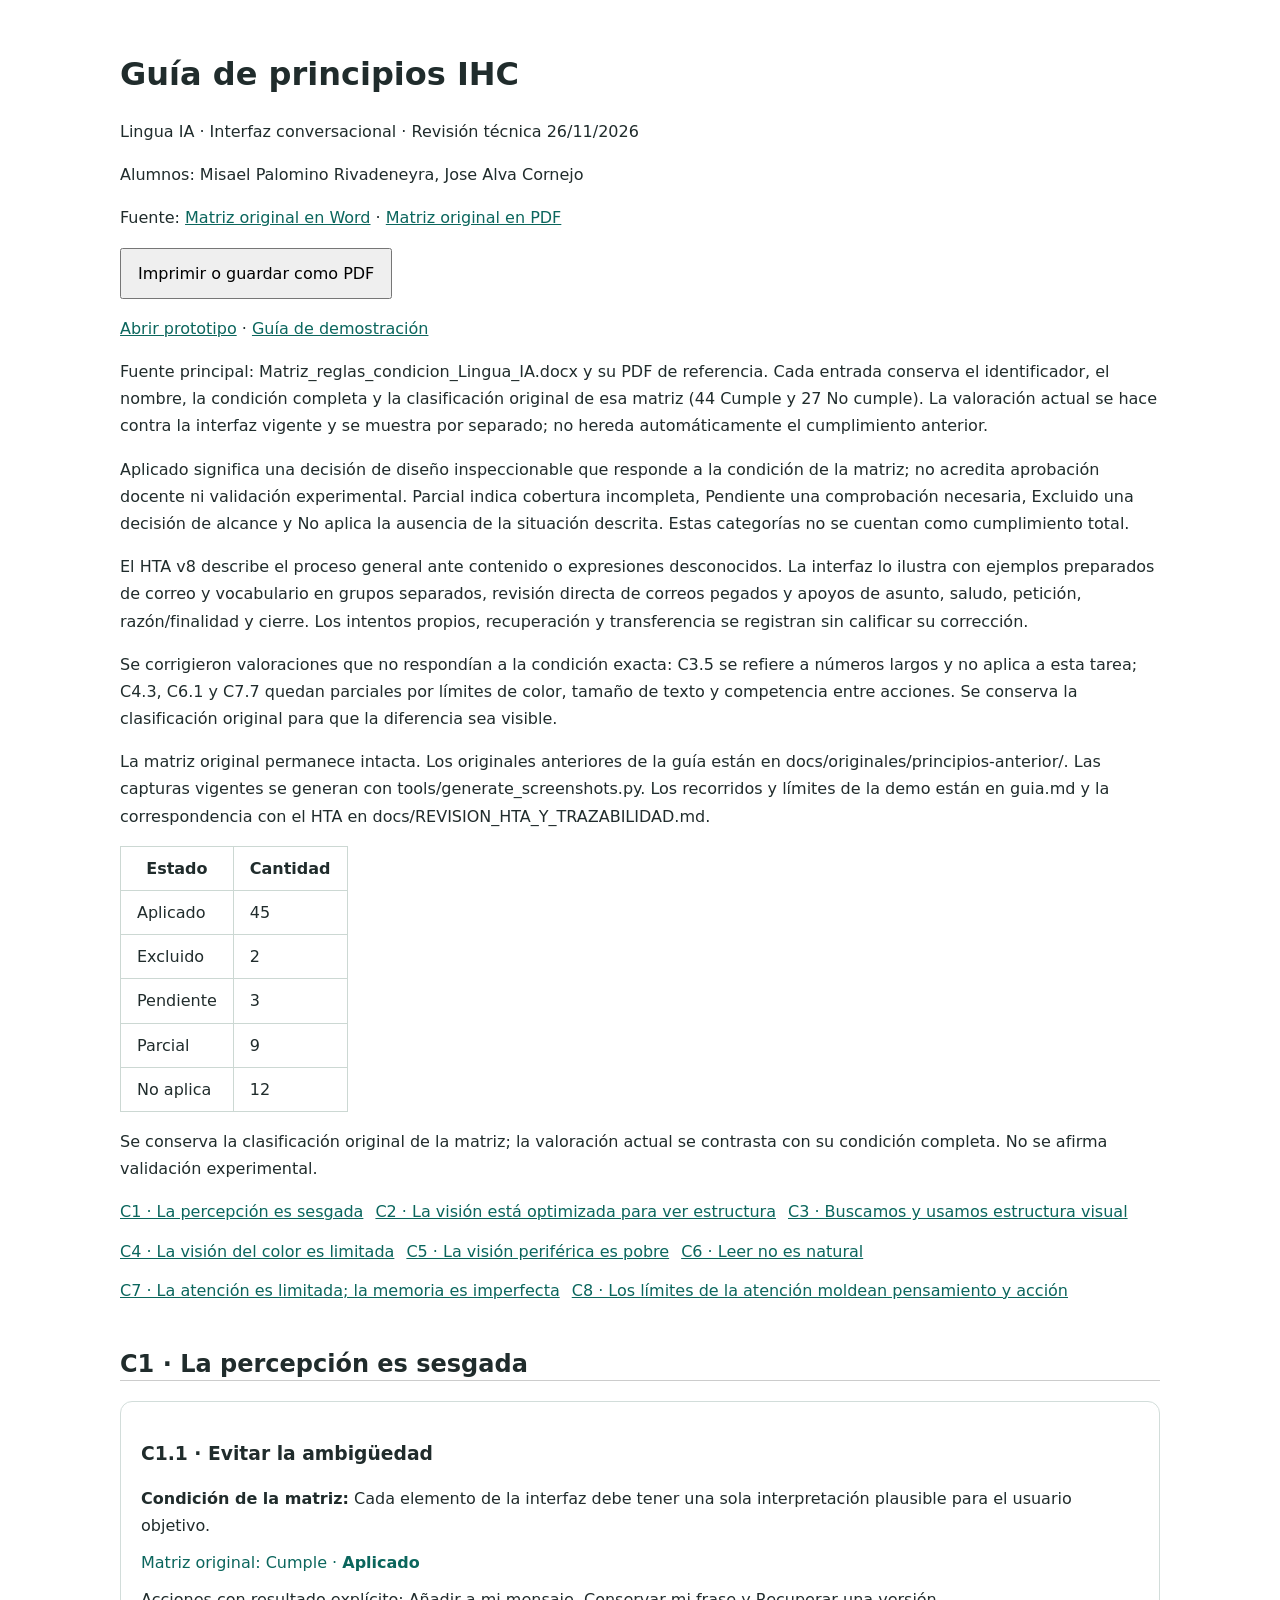
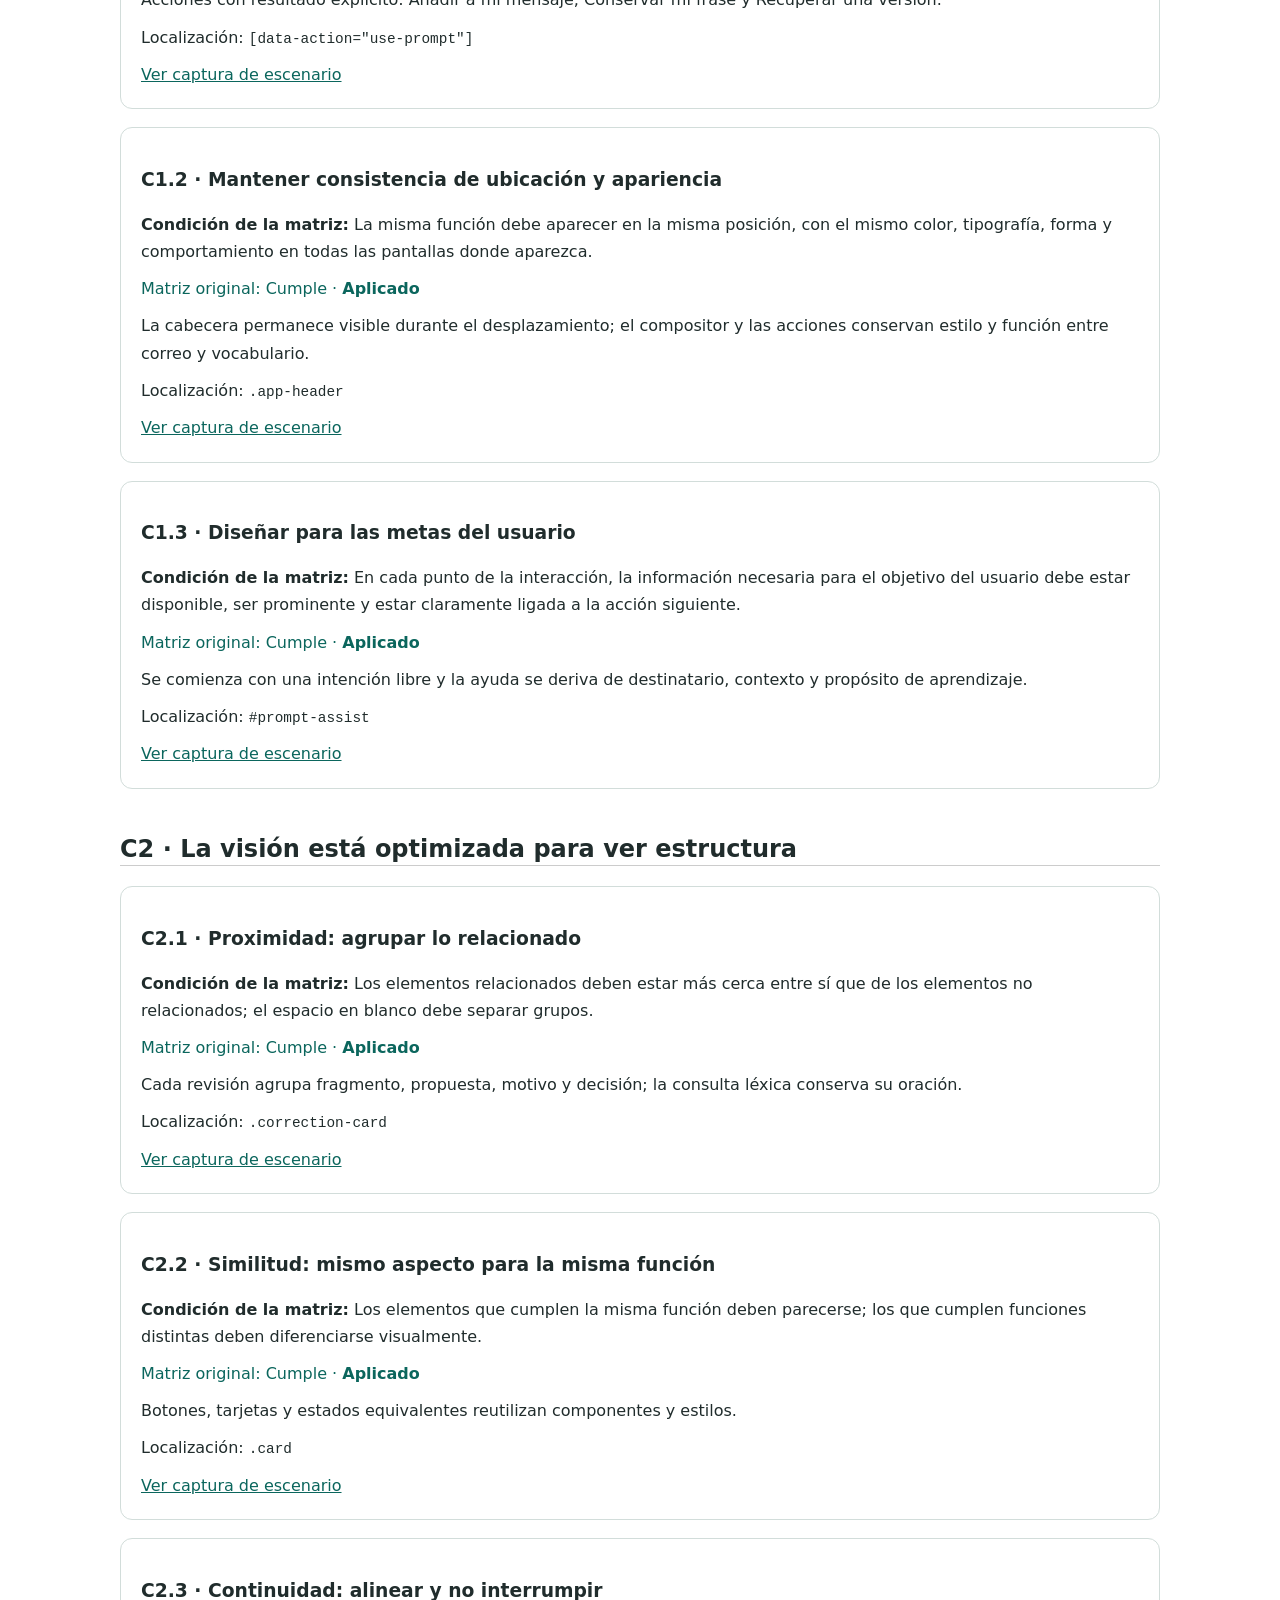
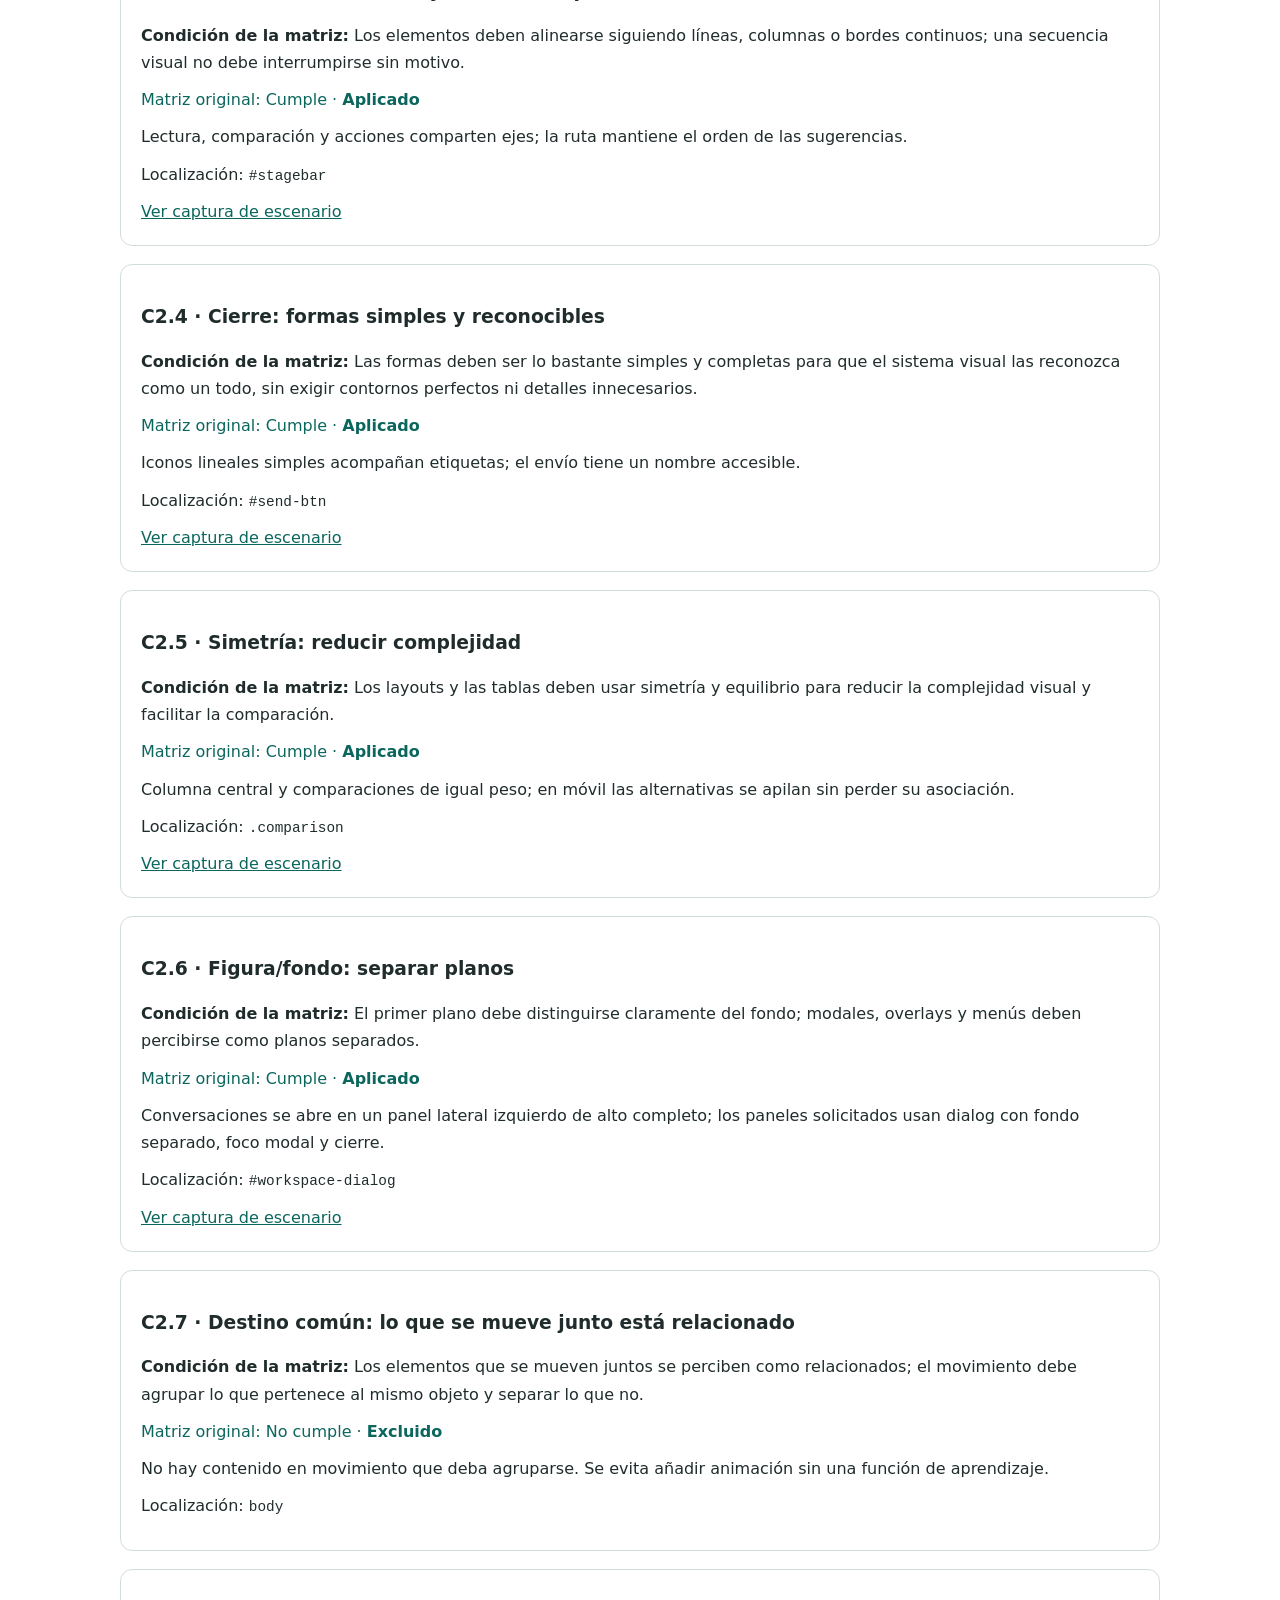
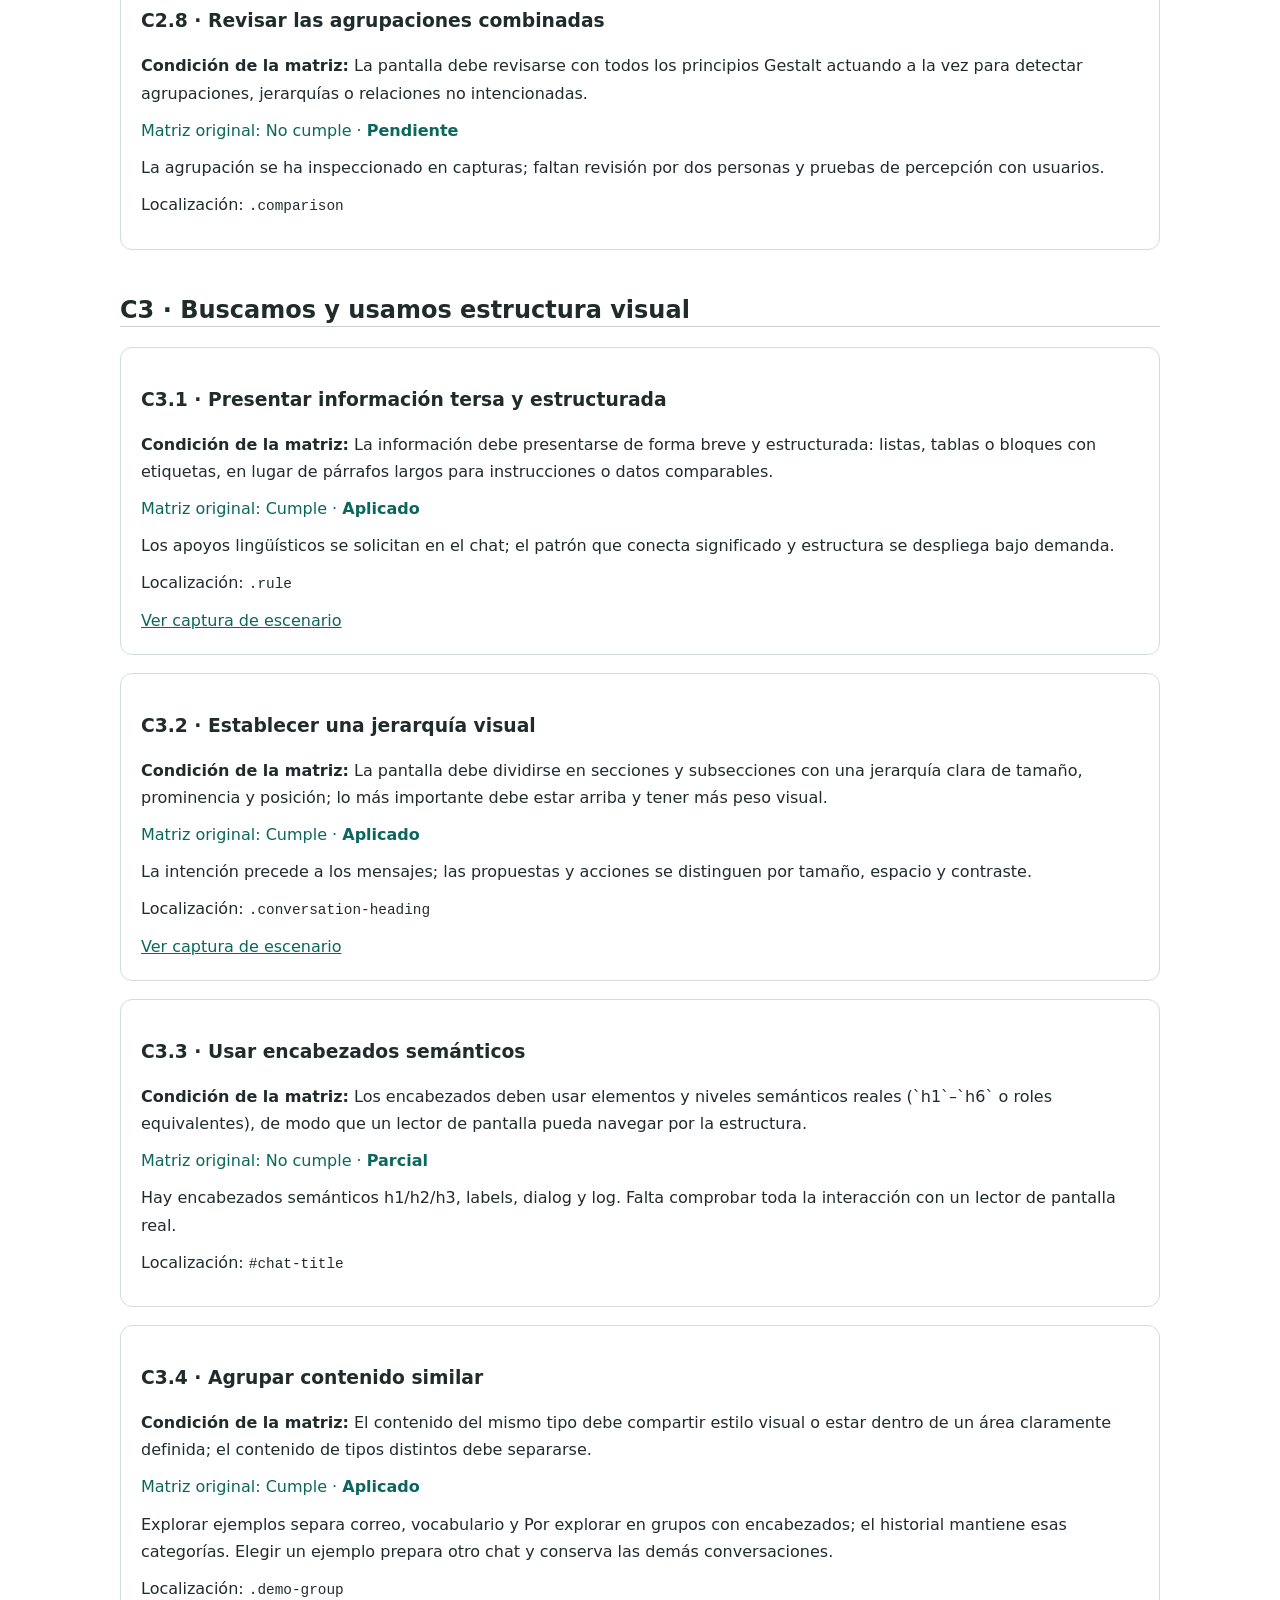
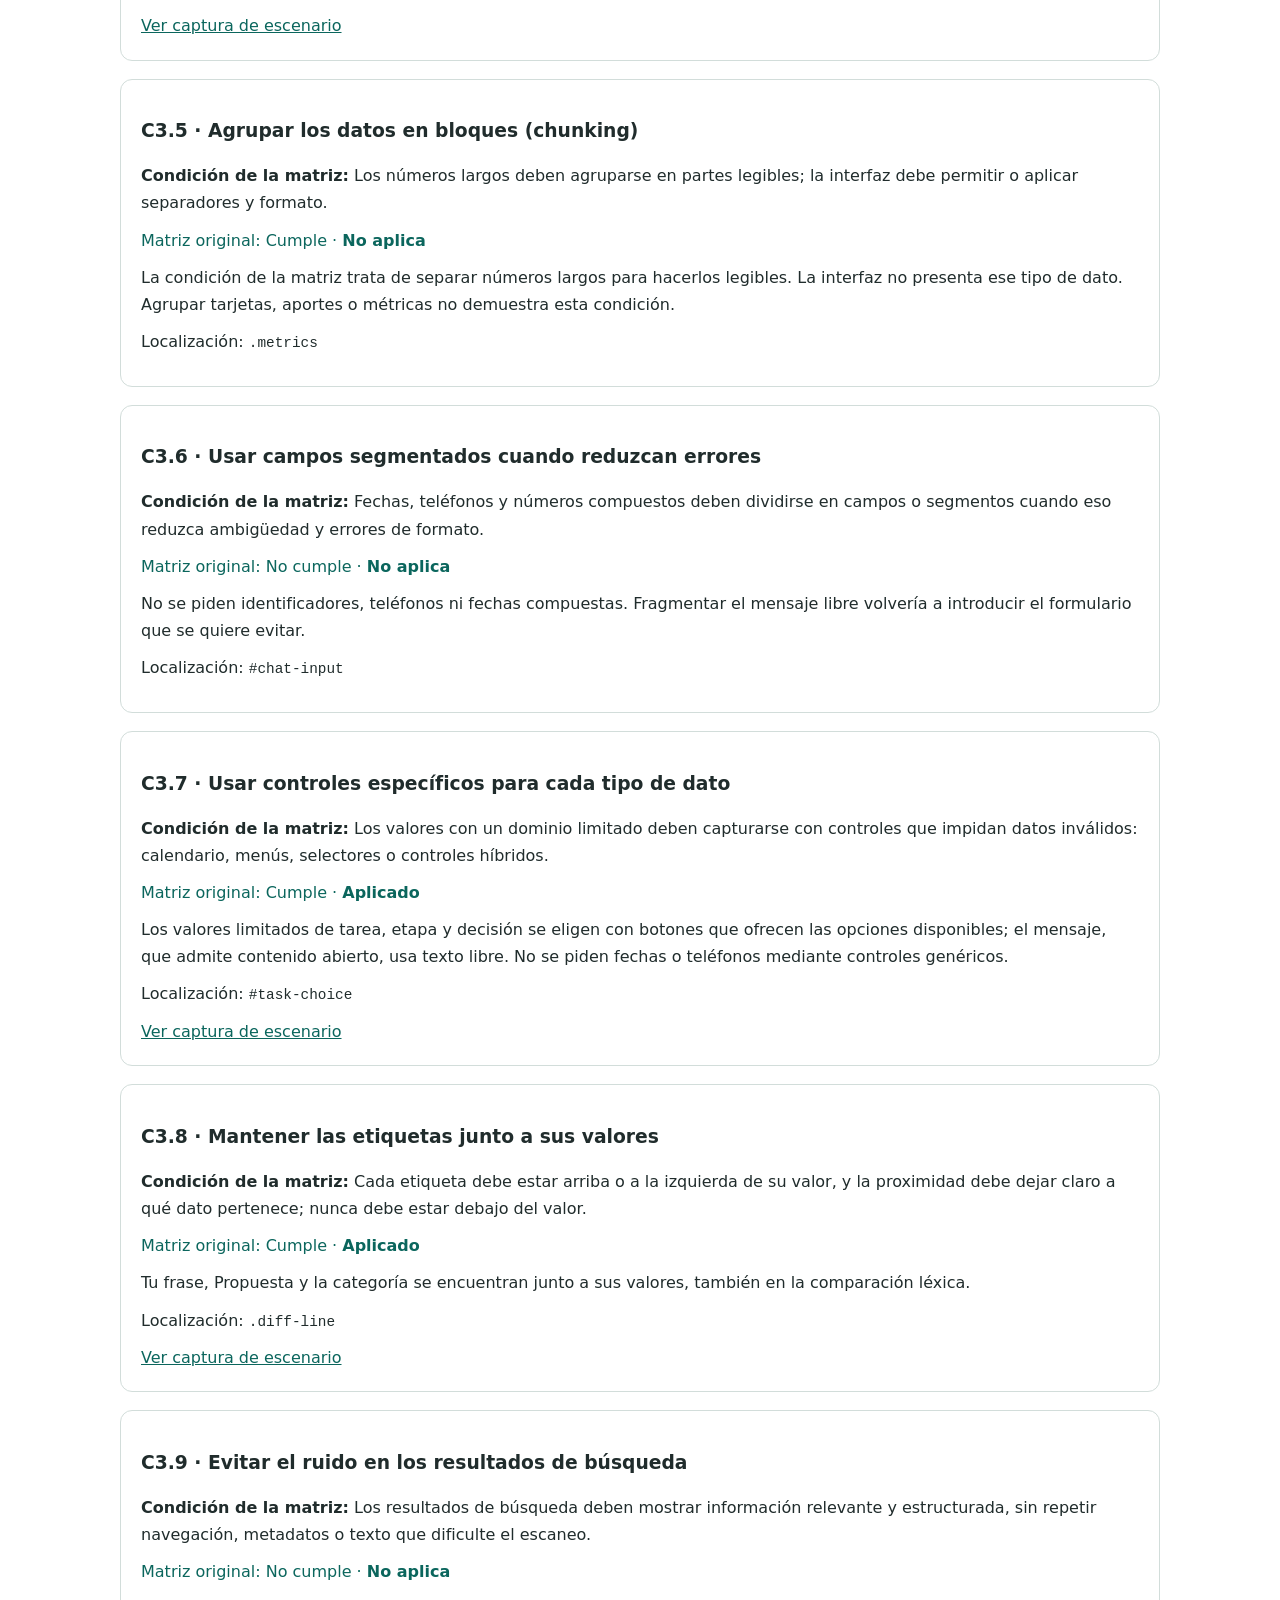
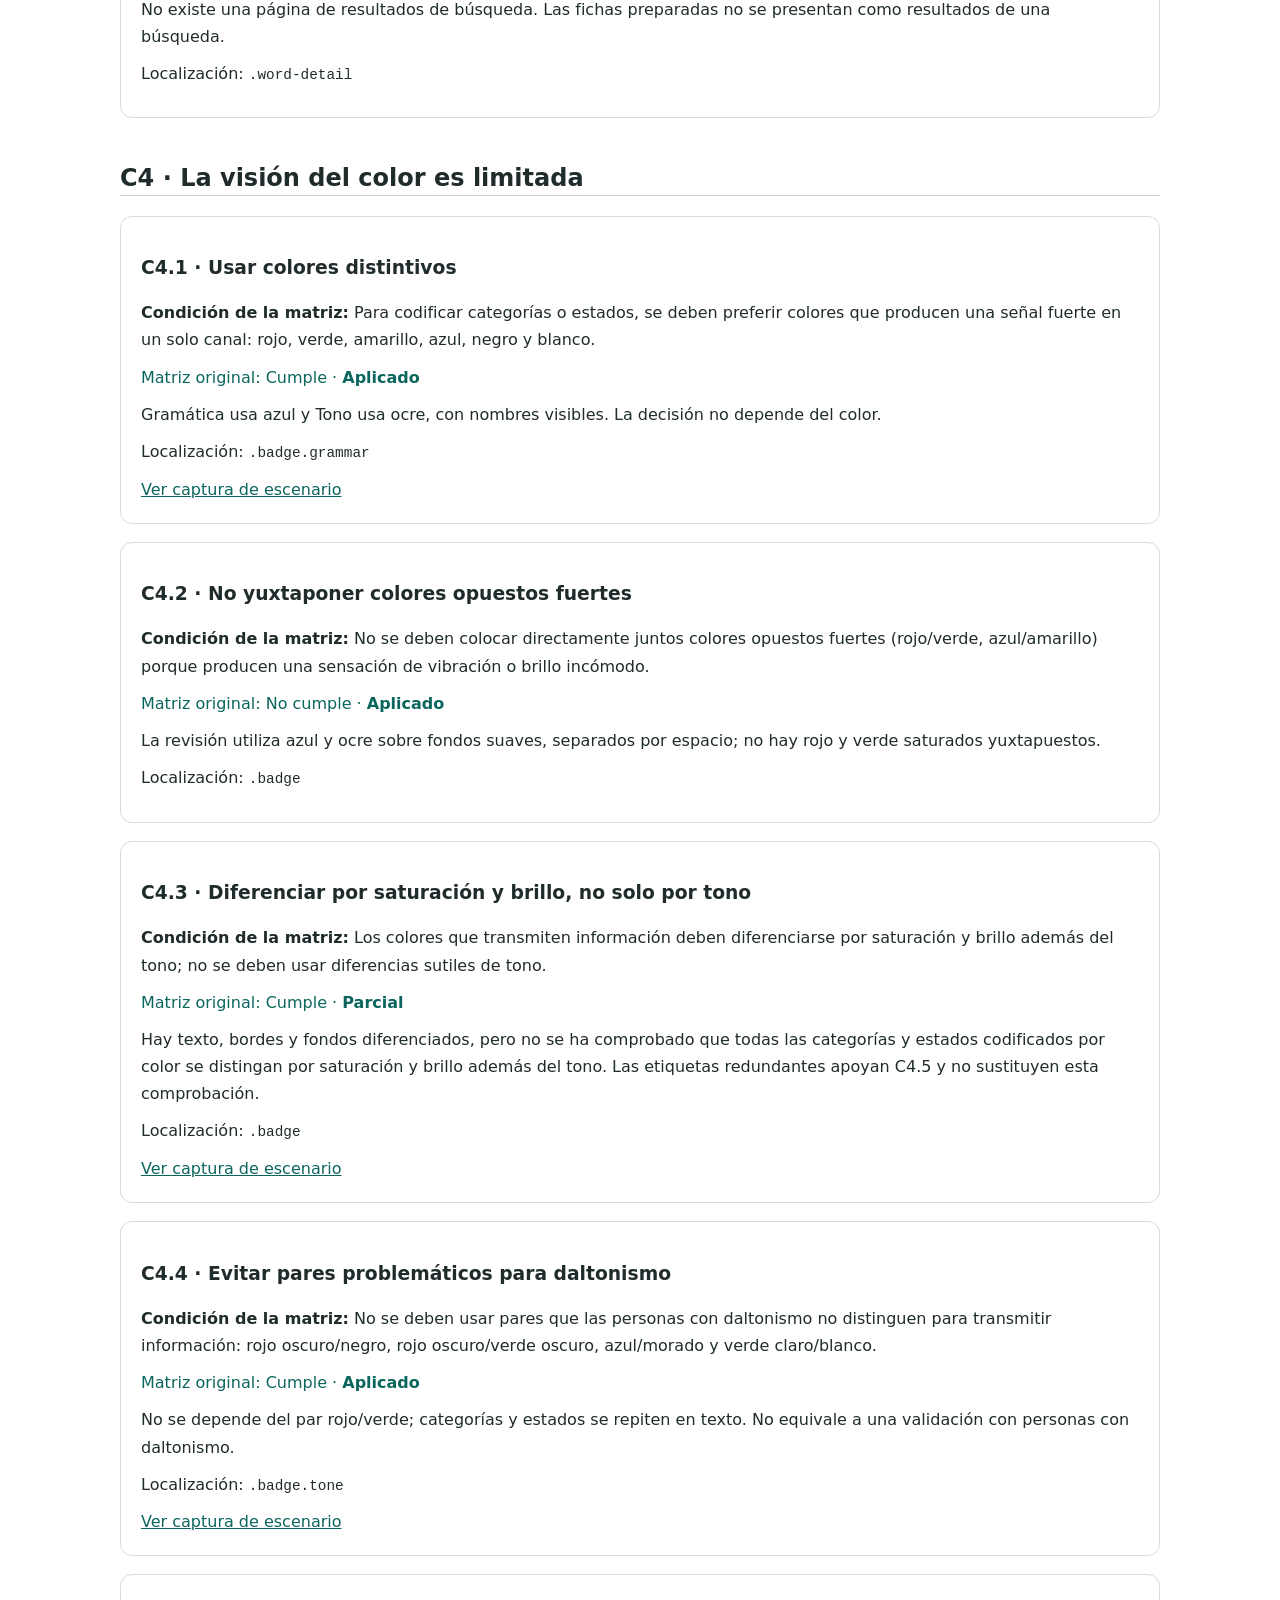
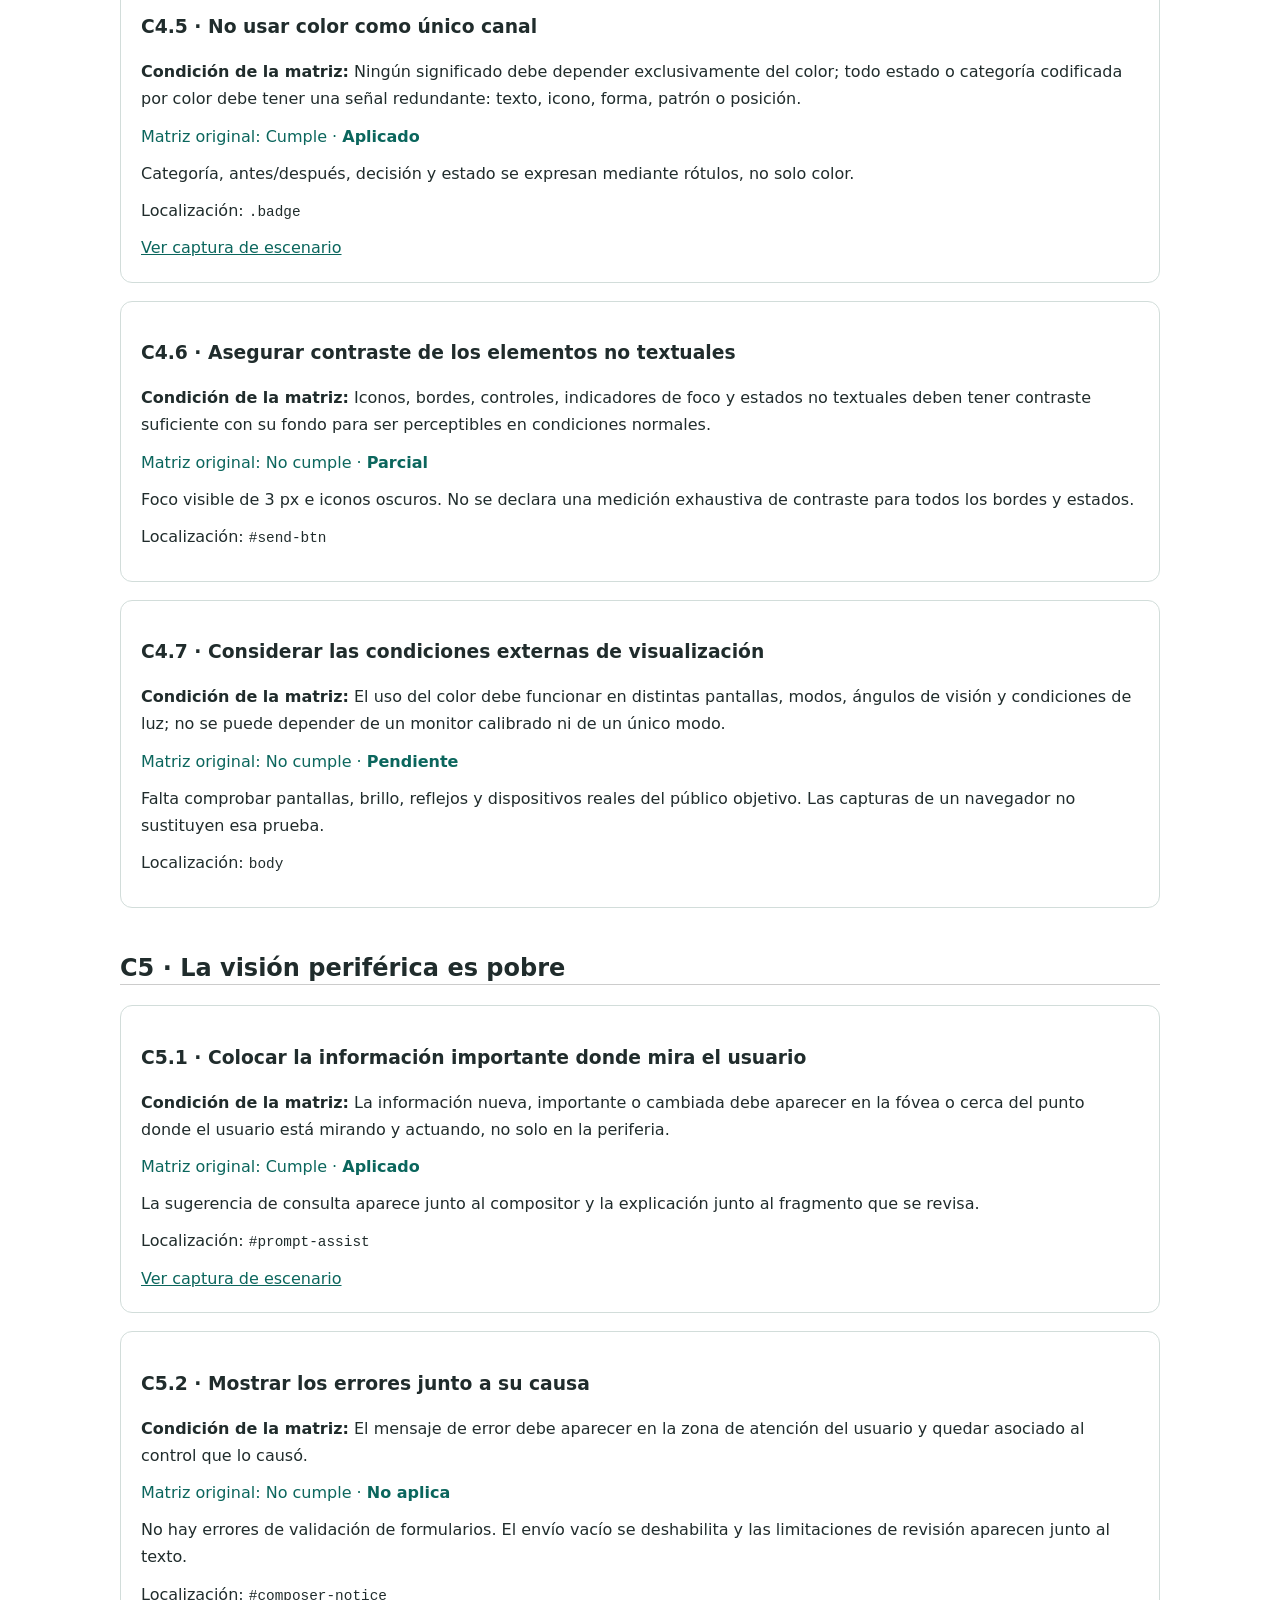
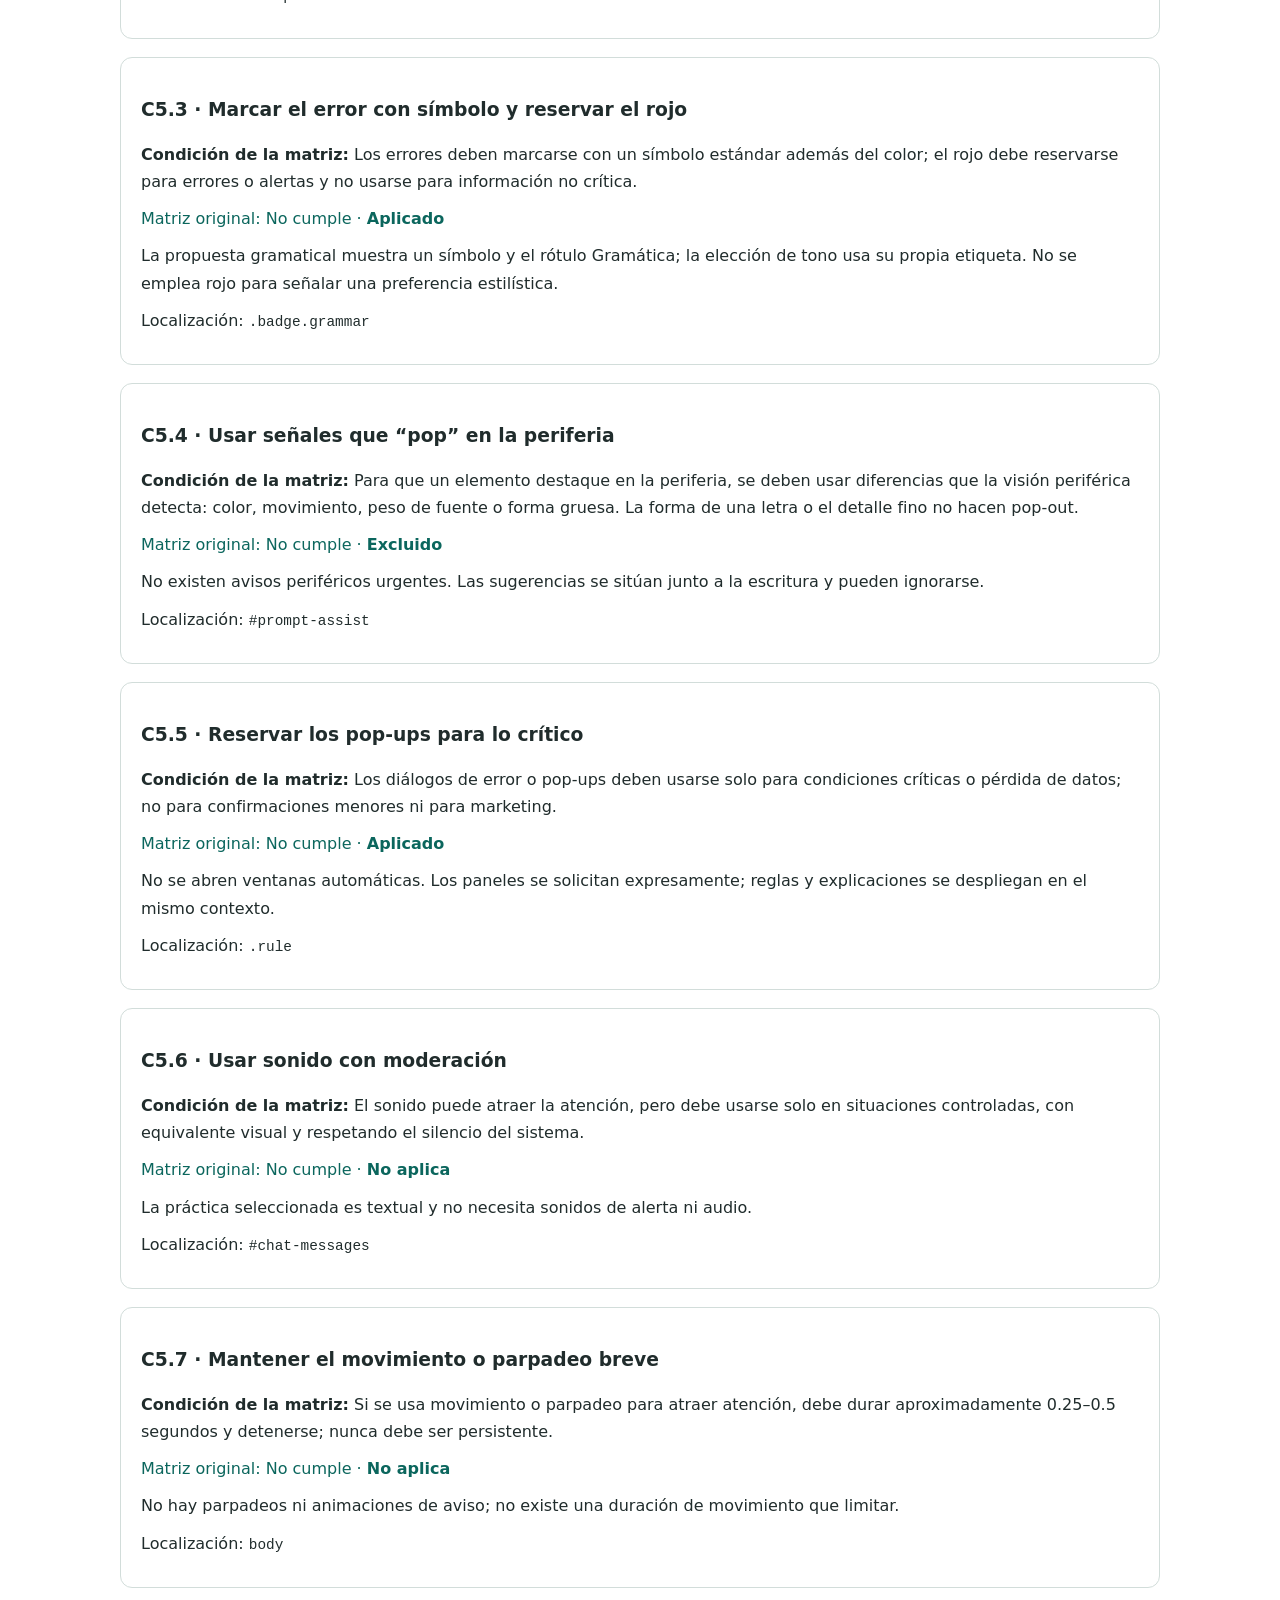
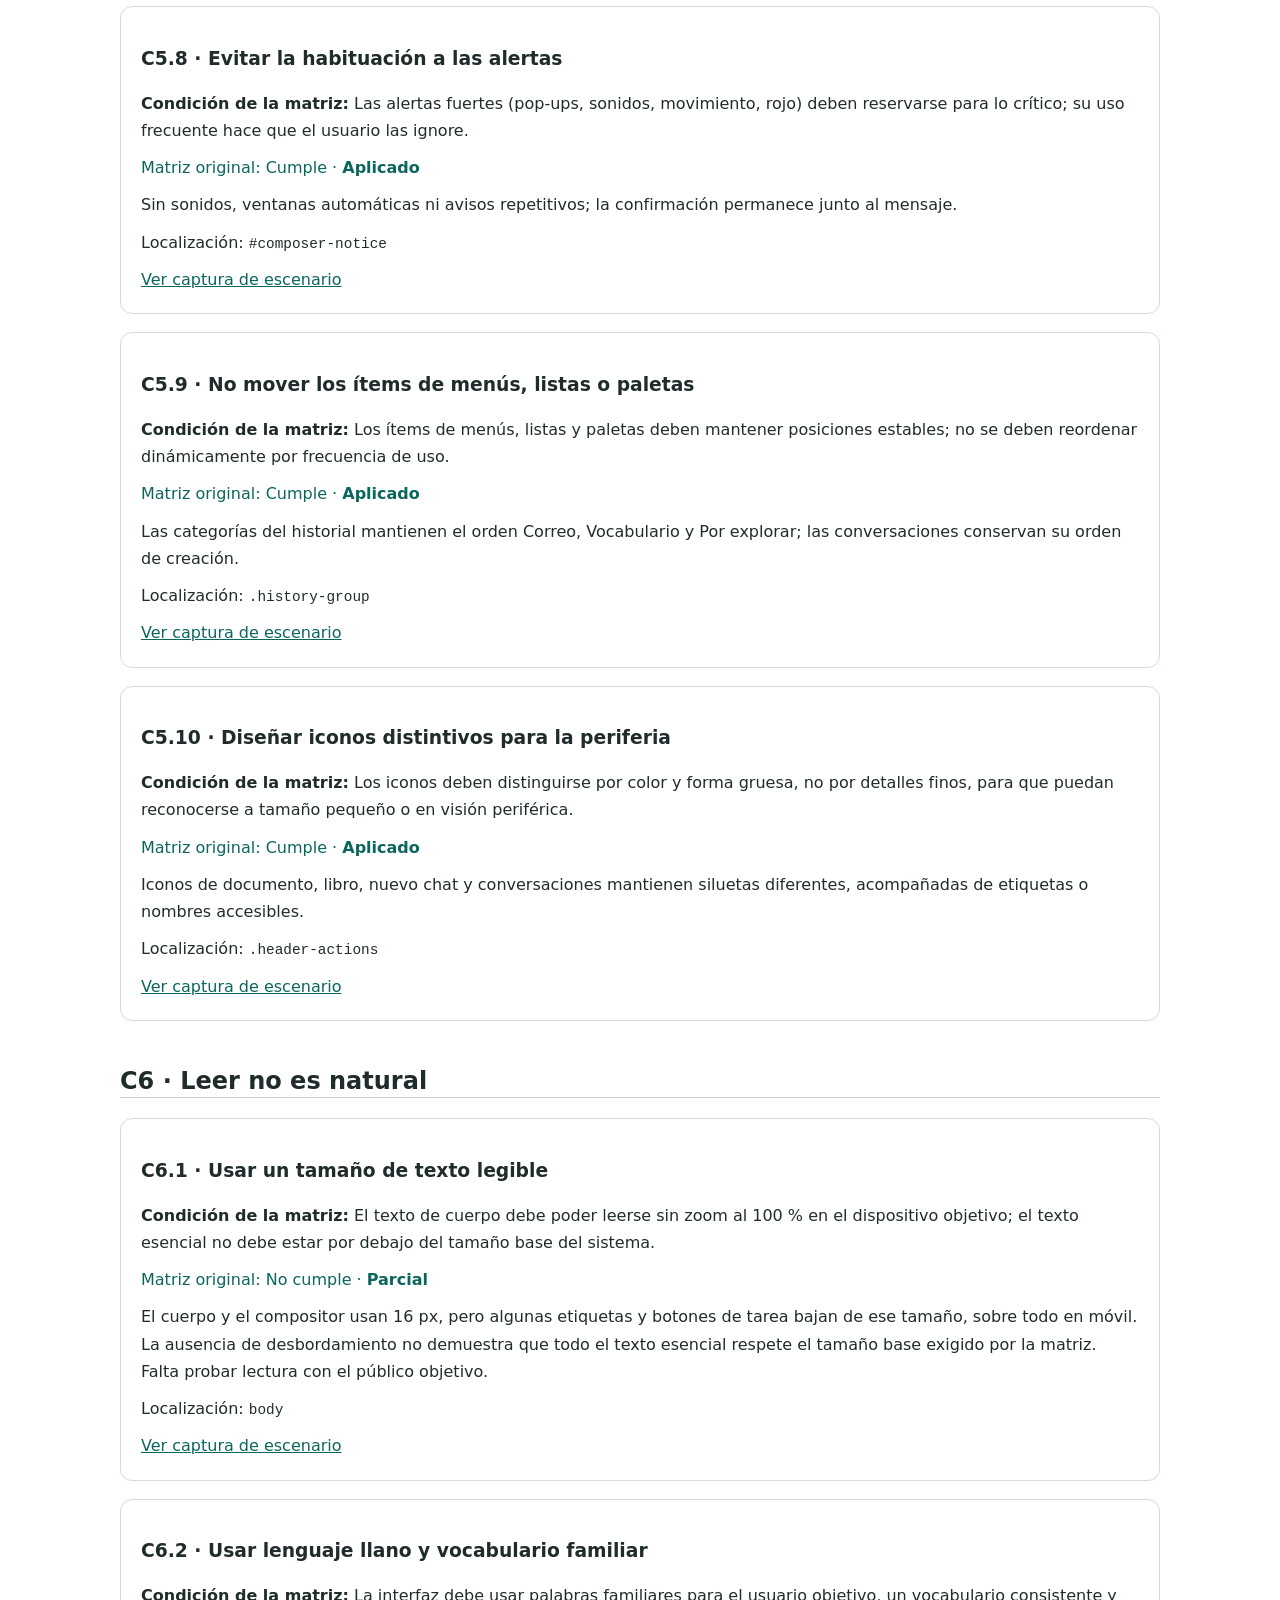
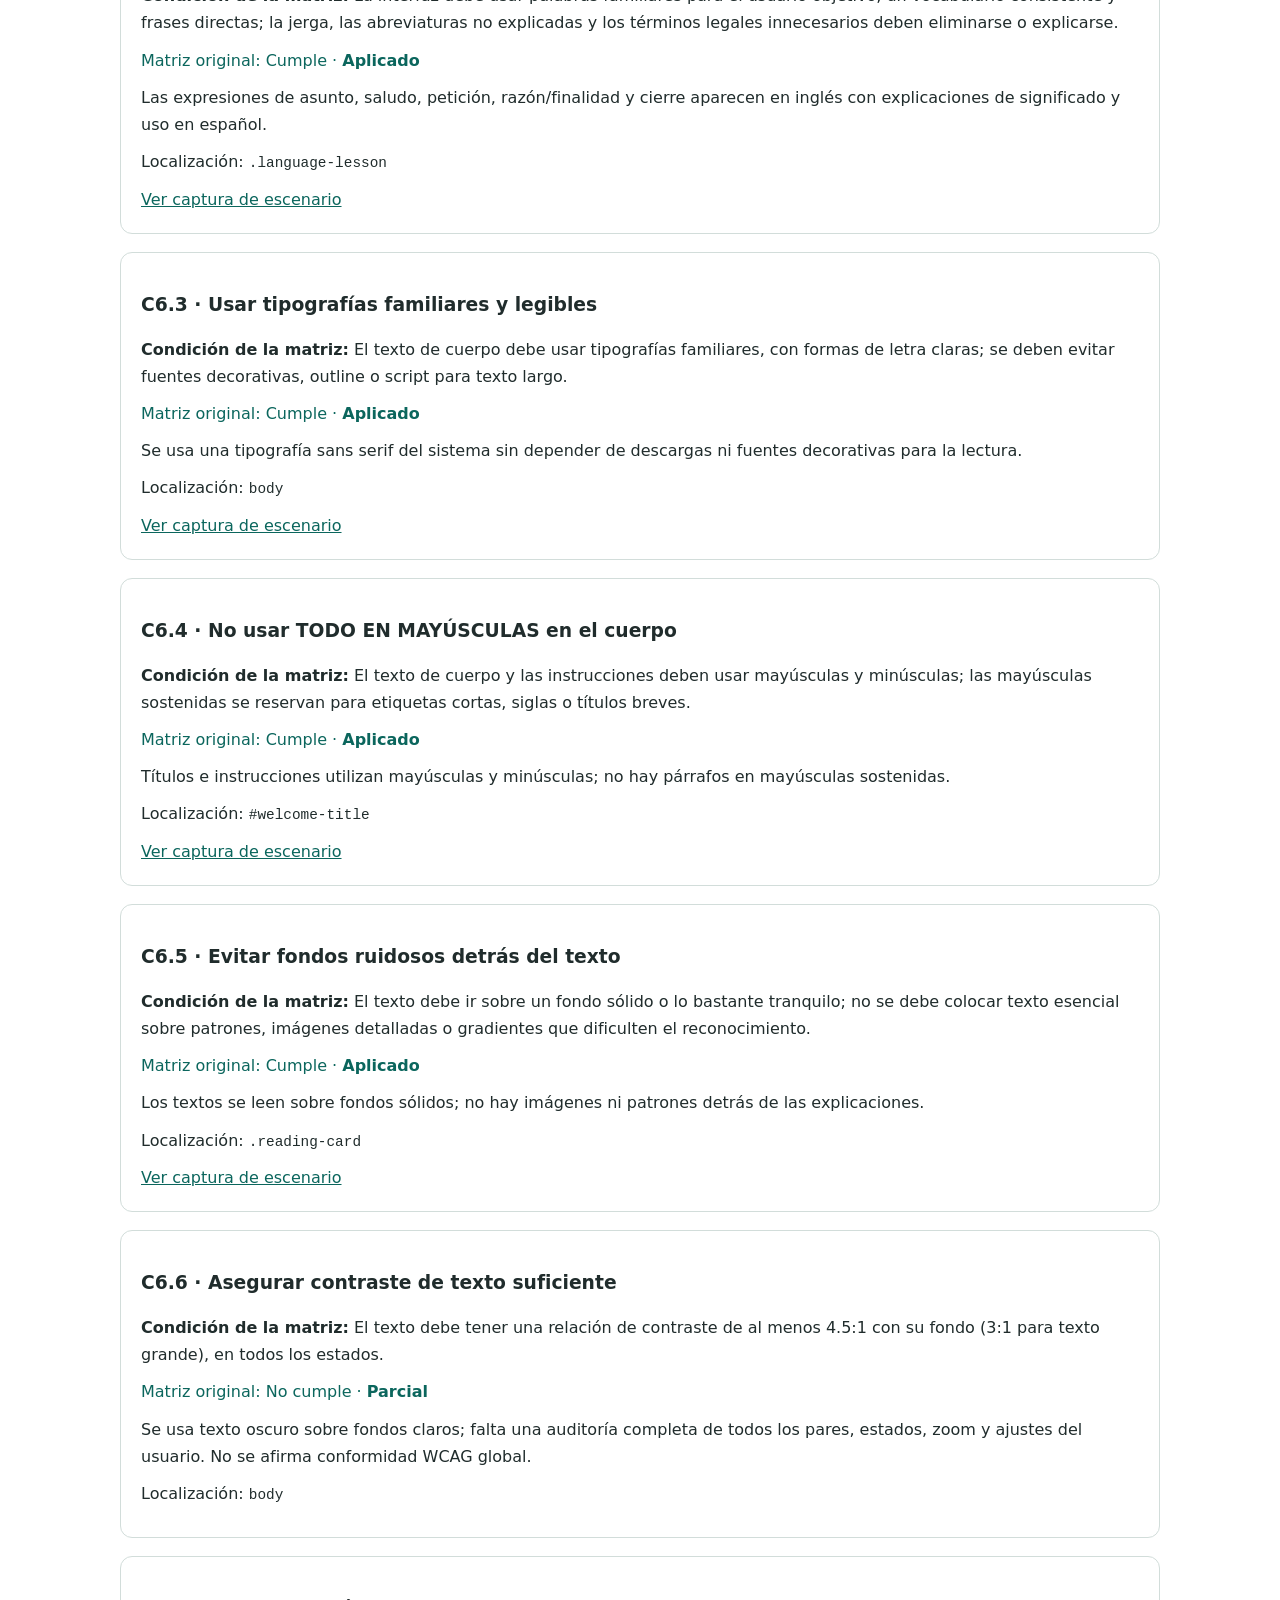
==== commit 317a2199: "Priorizar HTA v8 e interfaz de la versión local" ====
--- a/guia.html
+++ b/guia.html
@@ -1 +1 @@
-<!doctype html><html lang="es"><meta charset="utf-8"><meta name="viewport" content="width=device-width, initial-scale=1"><title>Guía de principios · Lingua IA</title><style>body{font:16px/1.7 system-ui;color:#202c2c;max-width:1040px;margin:auto;padding:32px}h1,h2,h3{line-height:1.35}h1{font-size:2rem}h2{border-bottom:1px solid #ccc;padding-top:24px}article{border:1px solid #d2ddda;border-radius:12px;padding:20px;margin:18px 0;break-inside:avoid}article p{margin:10px 0}a{color:#0b665d}nav{display:flex;flex-wrap:wrap;gap:12px}code{font-size:.9em;overflow-wrap:anywhere}.status{color:#0b665d}img{width:100%;height:auto}figure{margin:24px 0}figcaption{font-size:14px;color:#596968}button{padding:10px 16px;font:inherit}table{border-collapse:collapse}td,th{border:1px solid #ccd8d3;padding:8px 16px}@media print{nav,button{display:none}body{padding:0}figure{break-inside:avoid}}</style><header><h1>Guía de principios IHC</h1><p>Lingua IA · Interfaz conversacional · Revisión técnica 26/11/2026</p><p>Alumnos: Misael Palomino Rivadeneyra, Jose Alva Cornejo</p><p>Fuente: <a href="Matriz_reglas_condicion_Lingua_IA.docx">Matriz original en Word</a> · <a href="Matriz_reglas_condicion_Lingua_IA.pdf">Matriz original en PDF</a></p><button onclick="window.print()">Imprimir o guardar como PDF</button><p><a href="index.html">Abrir prototipo</a> · <a href="guia.md">Guía de demostración</a></p></header><p>Fuente principal: Matriz_reglas_condicion_Lingua_IA.docx y su PDF de referencia. Cada entrada conserva el identificador, el nombre, la condición completa y la clasificación original de esa matriz (44 Cumple y 27 No cumple). La valoración actual se hace contra la interfaz vigente y se muestra por separado; no hereda automáticamente el cumplimiento anterior.</p><p>Aplicado significa una decisión de diseño inspeccionable que responde a la condición de la matriz; no acredita aprobación docente ni validación experimental. Parcial indica cobertura incompleta, Pendiente una comprobación necesaria, Excluido una decisión de alcance y No aplica la ausencia de la situación descrita. Estas categorías no se cuentan como cumplimiento total.</p><p>El HTA v8 describe el proceso general ante contenido o expresiones desconocidos. La interfaz lo ilustra con ejemplos preparados de correo y vocabulario en grupos separados, revisión directa de correos pegados y apoyos de asunto, saludo, petición, razón/finalidad y cierre. Los intentos propios, recuperación y transferencia se registran sin calificar su corrección. Se añaden consultas con retorno al punto de origen, revisión de una aparición del fragmento y repaso por palabra y oración; los ejemplos no acreditan cobertura total del proceso general.</p><p>Se corrigieron valoraciones que no respondían a la condición exacta: C3.5 se refiere a números largos y no aplica a esta tarea; C4.3, C6.1 y C7.7 quedan parciales por límites de color, tamaño de texto y competencia entre acciones. Se conserva la clasificación original para que la diferencia sea visible.</p><p>La matriz original permanece intacta. Los originales anteriores de la guía están en docs/originales/principios-anterior/. Las capturas vigentes se generan con tools/generate_screenshots.py. Los recorridos y límites de la demo están en guia.md y la correspondencia con el HTA en docs/REVISION_HTA_Y_TRAZABILIDAD.md.</p><table><tr><th>Estado</th><th>Cantidad</th></tr><tr><td>Aplicado</td><td>45</td></tr><tr><td>Excluido</td><td>2</td></tr><tr><td>Pendiente</td><td>3</td></tr><tr><td>Parcial</td><td>9</td></tr><tr><td>No aplica</td><td>12</td></tr></table><p>Se conserva la clasificación original de la matriz; la valoración actual se contrasta con su condición completa. No se afirma validación experimental.</p><nav><a href="#chapter-1">C1 · La percepción es sesgada</a><a href="#chapter-2">C2 · La visión está optimizada para ver estructura</a><a href="#chapter-3">C3 · Buscamos y usamos estructura visual</a><a href="#chapter-4">C4 · La visión del color es limitada</a><a href="#chapter-5">C5 · La visión periférica es pobre</a><a href="#chapter-6">C6 · Leer no es natural</a><a href="#chapter-7">C7 · La atención es limitada; la memoria es imperfecta</a><a href="#chapter-8">C8 · Los límites de la atención moldean pensamiento y acción</a></nav><h2 id="chapter-1">C1 · La percepción es sesgada</h2><article id="C1.1"><h3>C1.1 · Evitar la ambigüedad</h3><p><strong>Condición de la matriz:</strong> Cada elemento de la interfaz debe tener una sola interpretación plausible para el usuario objetivo.</p><p class="status">Matriz original: Cumple · <strong>Aplicado</strong></p><p>Acciones con resultado explícito: Añadir a mi mensaje, Conservar mi frase y Recuperar una versión.</p><p>Localización: <code>[data-action=&quot;use-prompt&quot;]</code></p><a href=docs/screenshots/actual/02_sugerencia.png>Ver captura de escenario</a></article><article id="C1.2"><h3>C1.2 · Mantener consistencia de ubicación y apariencia</h3><p><strong>Condición de la matriz:</strong> La misma función debe aparecer en la misma posición, con el mismo color, tipografía, forma y comportamiento en todas las pantallas donde aparezca.</p><p class="status">Matriz original: Cumple · <strong>Aplicado</strong></p><p>La cabecera permanece visible durante el desplazamiento; el compositor y las acciones conservan estilo y función entre correo y vocabulario.</p><p>Localización: <code>.app-header</code></p><a href=docs/screenshots/actual/01_inicio.png>Ver captura de escenario</a></article><article id="C1.3"><h3>C1.3 · Diseñar para las metas del usuario</h3><p><strong>Condición de la matriz:</strong> En cada punto de la interacción, la información necesaria para el objetivo del usuario debe estar disponible, ser prominente y estar claramente ligada a la acción siguiente.</p><p class="status">Matriz original: Cumple · <strong>Aplicado</strong></p><p>Se comienza con una intención libre y la ayuda se deriva de destinatario, contexto y propósito de aprendizaje.</p><p>Localización: <code>#prompt-assist</code></p><a href=docs/screenshots/actual/02_sugerencia.png>Ver captura de escenario</a></article><h2 id="chapter-2">C2 · La visión está optimizada para ver estructura</h2><article id="C2.1"><h3>C2.1 · Proximidad: agrupar lo relacionado</h3><p><strong>Condición de la matriz:</strong> Los elementos relacionados deben estar más cerca entre sí que de los elementos no relacionados; el espacio en blanco debe separar grupos.</p><p class="status">Matriz original: Cumple · <strong>Aplicado</strong></p><p>Cada revisión agrupa fragmento, propuesta, motivo y decisión; la consulta léxica conserva su oración.</p><p>Localización: <code>.correction-card</code></p><a href=docs/screenshots/actual/04_revision.png>Ver captura de escenario</a></article><article id="C2.2"><h3>C2.2 · Similitud: mismo aspecto para la misma función</h3><p><strong>Condición de la matriz:</strong> Los elementos que cumplen la misma función deben parecerse; los que cumplen funciones distintas deben diferenciarse visualmente.</p><p class="status">Matriz original: Cumple · <strong>Aplicado</strong></p><p>Botones, tarjetas y estados equivalentes reutilizan componentes y estilos.</p><p>Localización: <code>.card</code></p><a href=docs/screenshots/actual/04_revision.png>Ver captura de escenario</a></article><article id="C2.3"><h3>C2.3 · Continuidad: alinear y no interrumpir</h3><p><strong>Condición de la matriz:</strong> Los elementos deben alinearse siguiendo líneas, columnas o bordes continuos; una secuencia visual no debe interrumpirse sin motivo.</p><p class="status">Matriz original: Cumple · <strong>Aplicado</strong></p><p>Lectura, comparación y acciones comparten ejes; la ruta mantiene el orden de las sugerencias.</p><p>Localización: <code>#stagebar</code></p><a href=docs/screenshots/actual/03_comparar.png>Ver captura de escenario</a></article><article id="C2.4"><h3>C2.4 · Cierre: formas simples y reconocibles</h3><p><strong>Condición de la matriz:</strong> Las formas deben ser lo bastante simples y completas para que el sistema visual las reconozca como un todo, sin exigir contornos perfectos ni detalles innecesarios.</p><p class="status">Matriz original: Cumple · <strong>Aplicado</strong></p><p>Iconos lineales simples acompañan etiquetas; el envío tiene un nombre accesible.</p><p>Localización: <code>#send-btn</code></p><a href=docs/screenshots/actual/01_inicio.png>Ver captura de escenario</a></article><article id="C2.5"><h3>C2.5 · Simetría: reducir complejidad</h3><p><strong>Condición de la matriz:</strong> Los layouts y las tablas deben usar simetría y equilibrio para reducir la complejidad visual y facilitar la comparación.</p><p class="status">Matriz original: Cumple · <strong>Aplicado</strong></p><p>Columna central y comparaciones de igual peso; en móvil las alternativas se apilan sin perder su asociación.</p><p>Localización: <code>.comparison</code></p><a href=docs/screenshots/actual/03_comparar.png>Ver captura de escenario</a></article><article id="C2.6"><h3>C2.6 · Figura/fondo: separar planos</h3><p><strong>Condición de la matriz:</strong> El primer plano debe distinguirse claramente del fondo; modales, overlays y menús deben percibirse como planos separados.</p><p class="status">Matriz original: Cumple · <strong>Aplicado</strong></p><p>Conversaciones se abre en un panel lateral izquierdo de alto completo; los paneles solicitados usan dialog con fondo separado, foco modal y cierre.</p><p>Localización: <code>#workspace-dialog</code></p><a href=docs/screenshots/actual/07_aprendizaje.png>Ver captura de escenario</a></article><article id="C2.7"><h3>C2.7 · Destino común: lo que se mueve junto está relacionado</h3><p><strong>Condición de la matriz:</strong> Los elementos que se mueven juntos se perciben como relacionados; el movimiento debe agrupar lo que pertenece al mismo objeto y separar lo que no.</p><p class="status">Matriz original: No cumple · <strong>Excluido</strong></p><p>No hay contenido en movimiento que deba agruparse. Se evita añadir animación sin una función de aprendizaje.</p><p>Localización: <code>body</code></p></article><article id="C2.8"><h3>C2.8 · Revisar las agrupaciones combinadas</h3><p><strong>Condición de la matriz:</strong> La pantalla debe revisarse con todos los principios Gestalt actuando a la vez para detectar agrupaciones, jerarquías o relaciones no intencionadas.</p><p class="status">Matriz original: No cumple · <strong>Pendiente</strong></p><p>La agrupación se ha inspeccionado en capturas; faltan revisión por dos personas y pruebas de percepción con usuarios.</p><p>Localización: <code>.comparison</code></p></article><h2 id="chapter-3">C3 · Buscamos y usamos estructura visual</h2><article id="C3.1"><h3>C3.1 · Presentar información tersa y estructurada</h3><p><strong>Condición de la matriz:</strong> La información debe presentarse de forma breve y estructurada: listas, tablas o bloques con etiquetas, en lugar de párrafos largos para instrucciones o datos comparables.</p><p class="status">Matriz original: Cumple · <strong>Aplicado</strong></p><p>Los apoyos lingüísticos se solicitan en el chat; el patrón que conecta significado y estructura se despliega bajo demanda.</p><p>Localización: <code>.rule</code></p><a href=docs/screenshots/actual/14_expresiones.png>Ver captura de escenario</a></article><article id="C3.2"><h3>C3.2 · Establecer una jerarquía visual</h3><p><strong>Condición de la matriz:</strong> La pantalla debe dividirse en secciones y subsecciones con una jerarquía clara de tamaño, prominencia y posición; lo más importante debe estar arriba y tener más peso visual.</p><p class="status">Matriz original: Cumple · <strong>Aplicado</strong></p><p>La intención precede a los mensajes; las propuestas y acciones se distinguen por tamaño, espacio y contraste.</p><p>Localización: <code>.conversation-heading</code></p><a href=docs/screenshots/actual/03_comparar.png>Ver captura de escenario</a></article><article id="C3.3"><h3>C3.3 · Usar encabezados semánticos</h3><p><strong>Condición de la matriz:</strong> Los encabezados deben usar elementos y niveles semánticos reales (`h1`–`h6` o roles equivalentes), de modo que un lector de pantalla pueda navegar por la estructura.</p><p class="status">Matriz original: No cumple · <strong>Parcial</strong></p><p>Hay encabezados semánticos h1/h2/h3, labels, dialog y log. Falta comprobar toda la interacción con un lector de pantalla real.</p><p>Localización: <code>#chat-title</code></p></article><article id="C3.4"><h3>C3.4 · Agrupar contenido similar</h3><p><strong>Condición de la matriz:</strong> El contenido del mismo tipo debe compartir estilo visual o estar dentro de un área claramente definida; el contenido de tipos distintos debe separarse.</p><p class="status">Matriz original: Cumple · <strong>Aplicado</strong></p><p>Explorar ejemplos separa correo, vocabulario y Por explorar en grupos con encabezados; el historial mantiene esas categorías. Elegir un ejemplo prepara otro chat y conserva las demás conversaciones.</p><p>Localización: <code>.demo-group</code></p><a href=docs/screenshots/actual/17_ejemplos_separados.png>Ver captura de escenario</a></article><article id="C3.5"><h3>C3.5 · Agrupar los datos en bloques (chunking)</h3><p><strong>Condición de la matriz:</strong> Los números largos deben agruparse en partes legibles; la interfaz debe permitir o aplicar separadores y formato.</p><p class="status">Matriz original: Cumple · <strong>No aplica</strong></p><p>La condición de la matriz trata de separar números largos para hacerlos legibles. La interfaz no presenta ese tipo de dato. Agrupar tarjetas, aportes o métricas no demuestra esta condición.</p><p>Localización: <code>.metrics</code></p></article><article id="C3.6"><h3>C3.6 · Usar campos segmentados cuando reduzcan errores</h3><p><strong>Condición de la matriz:</strong> Fechas, teléfonos y números compuestos deben dividirse en campos o segmentos cuando eso reduzca ambigüedad y errores de formato.</p><p class="status">Matriz original: No cumple · <strong>No aplica</strong></p><p>No se piden identificadores, teléfonos ni fechas compuestas. Fragmentar el mensaje libre volvería a introducir el formulario que se quiere evitar.</p><p>Localización: <code>#chat-input</code></p></article><article id="C3.7"><h3>C3.7 · Usar controles específicos para cada tipo de dato</h3><p><strong>Condición de la matriz:</strong> Los valores con un dominio limitado deben capturarse con controles que impidan datos inválidos: calendario, menús, selectores o controles híbridos.</p><p class="status">Matriz original: Cumple · <strong>Aplicado</strong></p><p>Los valores limitados de tarea, etapa y decisión se eligen con botones que ofrecen las opciones disponibles; el mensaje, que admite contenido abierto, usa texto libre. No se piden fechas o teléfonos mediante controles genéricos.</p><p>Localización: <code>#task-choice</code></p><a href=docs/screenshots/actual/11_etapas.png>Ver captura de escenario</a></article><article id="C3.8"><h3>C3.8 · Mantener las etiquetas junto a sus valores</h3><p><strong>Condición de la matriz:</strong> Cada etiqueta debe estar arriba o a la izquierda de su valor, y la proximidad debe dejar claro a qué dato pertenece; nunca debe estar debajo del valor.</p><p class="status">Matriz original: Cumple · <strong>Aplicado</strong></p><p>Tu frase, Propuesta y la categoría se encuentran junto a sus valores, también en la comparación léxica.</p><p>Localización: <code>.diff-line</code></p><a href=docs/screenshots/actual/04_revision.png>Ver captura de escenario</a></article><article id="C3.9"><h3>C3.9 · Evitar el ruido en los resultados de búsqueda</h3><p><strong>Condición de la matriz:</strong> Los resultados de búsqueda deben mostrar información relevante y estructurada, sin repetir navegación, metadatos o texto que dificulte el escaneo.</p><p class="status">Matriz original: No cumple · <strong>No aplica</strong></p><p>No existe una página de resultados de búsqueda. Las fichas preparadas no se presentan como resultados de una búsqueda.</p><p>Localización: <code>.word-detail</code></p></article><h2 id="chapter-4">C4 · La visión del color es limitada</h2><article id="C4.1"><h3>C4.1 · Usar colores distintivos</h3><p><strong>Condición de la matriz:</strong> Para codificar categorías o estados, se deben preferir colores que producen una señal fuerte en un solo canal: rojo, verde, amarillo, azul, negro y blanco.</p><p class="status">Matriz original: Cumple · <strong>Aplicado</strong></p><p>Gramática usa azul y Tono usa ocre, con nombres visibles. La decisión no depende del color.</p><p>Localización: <code>.badge.grammar</code></p><a href=docs/screenshots/actual/04_revision.png>Ver captura de escenario</a></article><article id="C4.2"><h3>C4.2 · No yuxtaponer colores opuestos fuertes</h3><p><strong>Condición de la matriz:</strong> No se deben colocar directamente juntos colores opuestos fuertes (rojo/verde, azul/amarillo) porque producen una sensación de vibración o brillo incómodo.</p><p class="status">Matriz original: No cumple · <strong>Aplicado</strong></p><p>La revisión utiliza azul y ocre sobre fondos suaves, separados por espacio; no hay rojo y verde saturados yuxtapuestos.</p><p>Localización: <code>.badge</code></p></article><article id="C4.3"><h3>C4.3 · Diferenciar por saturación y brillo, no solo por tono</h3><p><strong>Condición de la matriz:</strong> Los colores que transmiten información deben diferenciarse por saturación y brillo además del tono; no se deben usar diferencias sutiles de tono.</p><p class="status">Matriz original: Cumple · <strong>Parcial</strong></p><p>Hay texto, bordes y fondos diferenciados, pero no se ha comprobado que todas las categorías y estados codificados por color se distingan por saturación y brillo además del tono. Las etiquetas redundantes apoyan C4.5 y no sustituyen esta comprobación.</p><p>Localización: <code>.badge</code></p><a href=docs/screenshots/actual/04_revision.png>Ver captura de escenario</a></article><article id="C4.4"><h3>C4.4 · Evitar pares problemáticos para daltonismo</h3><p><strong>Condición de la matriz:</strong> No se deben usar pares que las personas con daltonismo no distinguen para transmitir información: rojo oscuro/negro, rojo oscuro/verde oscuro, azul/morado y verde claro/blanco.</p><p class="status">Matriz original: Cumple · <strong>Aplicado</strong></p><p>No se depende del par rojo/verde; categorías y estados se repiten en texto. No equivale a una validación con personas con daltonismo.</p><p>Localización: <code>.badge.tone</code></p><a href=docs/screenshots/actual/04_revision.png>Ver captura de escenario</a></article><article id="C4.5"><h3>C4.5 · No usar color como único canal</h3><p><strong>Condición de la matriz:</strong> Ningún significado debe depender exclusivamente del color; todo estado o categoría codificada por color debe tener una señal redundante: texto, icono, forma, patrón o posición.</p><p class="status">Matriz original: Cumple · <strong>Aplicado</strong></p><p>Categoría, antes/después, decisión y estado se expresan mediante rótulos, no solo color.</p><p>Localización: <code>.badge</code></p><a href=docs/screenshots/actual/04_revision.png>Ver captura de escenario</a></article><article id="C4.6"><h3>C4.6 · Asegurar contraste de los elementos no textuales</h3><p><strong>Condición de la matriz:</strong> Iconos, bordes, controles, indicadores de foco y estados no textuales deben tener contraste suficiente con su fondo para ser perceptibles en condiciones normales.</p><p class="status">Matriz original: No cumple · <strong>Parcial</strong></p><p>Foco visible de 3 px e iconos oscuros. No se declara una medición exhaustiva de contraste para todos los bordes y estados.</p><p>Localización: <code>#send-btn</code></p></article><article id="C4.7"><h3>C4.7 · Considerar las condiciones externas de visualización</h3><p><strong>Condición de la matriz:</strong> El uso del color debe funcionar en distintas pantallas, modos, ángulos de visión y condiciones de luz; no se puede depender de un monitor calibrado ni de un único modo.</p><p class="status">Matriz original: No cumple · <strong>Pendiente</strong></p><p>Falta comprobar pantallas, brillo, reflejos y dispositivos reales del público objetivo. Las capturas de un navegador no sustituyen esa prueba.</p><p>Localización: <code>body</code></p></article><h2 id="chapter-5">C5 · La visión periférica es pobre</h2><article id="C5.1"><h3>C5.1 · Colocar la información importante donde mira el usuario</h3><p><strong>Condición de la matriz:</strong> La información nueva, importante o cambiada debe aparecer en la fóvea o cerca del punto donde el usuario está mirando y actuando, no solo en la periferia.</p><p class="status">Matriz original: Cumple · <strong>Aplicado</strong></p><p>La sugerencia de consulta aparece junto al compositor y la explicación junto al fragmento que se revisa.</p><p>Localización: <code>#prompt-assist</code></p><a href=docs/screenshots/actual/02_sugerencia.png>Ver captura de escenario</a></article><article id="C5.2"><h3>C5.2 · Mostrar los errores junto a su causa</h3><p><strong>Condición de la matriz:</strong> El mensaje de error debe aparecer en la zona de atención del usuario y quedar asociado al control que lo causó.</p><p class="status">Matriz original: No cumple · <strong>No aplica</strong></p><p>No hay errores de validación de formularios. El envío vacío se deshabilita y las limitaciones de revisión aparecen junto al texto.</p><p>Localización: <code>#composer-notice</code></p></article><article id="C5.3"><h3>C5.3 · Marcar el error con símbolo y reservar el rojo</h3><p><strong>Condición de la matriz:</strong> Los errores deben marcarse con un símbolo estándar además del color; el rojo debe reservarse para errores o alertas y no usarse para información no crítica.</p><p class="status">Matriz original: No cumple · <strong>Aplicado</strong></p><p>La propuesta gramatical muestra un símbolo y el rótulo Gramática; la elección de tono usa su propia etiqueta. No se emplea rojo para señalar una preferencia estilística.</p><p>Localización: <code>.badge.grammar</code></p></article><article id="C5.4"><h3>C5.4 · Usar señales que “pop” en la periferia</h3><p><strong>Condición de la matriz:</strong> Para que un elemento destaque en la periferia, se deben usar diferencias que la visión periférica detecta: color, movimiento, peso de fuente o forma gruesa. La forma de una letra o el detalle fino no hacen pop-out.</p><p class="status">Matriz original: No cumple · <strong>Excluido</strong></p><p>No existen avisos periféricos urgentes. Las sugerencias se sitúan junto a la escritura y pueden ignorarse.</p><p>Localización: <code>#prompt-assist</code></p></article><article id="C5.5"><h3>C5.5 · Reservar los pop-ups para lo crítico</h3><p><strong>Condición de la matriz:</strong> Los diálogos de error o pop-ups deben usarse solo para condiciones críticas o pérdida de datos; no para confirmaciones menores ni para marketing.</p><p class="status">Matriz original: No cumple · <strong>Aplicado</strong></p><p>No se abren ventanas automáticas. Los paneles se solicitan expresamente; reglas y explicaciones se despliegan en el mismo contexto.</p><p>Localización: <code>.rule</code></p></article><article id="C5.6"><h3>C5.6 · Usar sonido con moderación</h3><p><strong>Condición de la matriz:</strong> El sonido puede atraer la atención, pero debe usarse solo en situaciones controladas, con equivalente visual y respetando el silencio del sistema.</p><p class="status">Matriz original: No cumple · <strong>No aplica</strong></p><p>La práctica seleccionada es textual y no necesita sonidos de alerta ni audio.</p><p>Localización: <code>#chat-messages</code></p></article><article id="C5.7"><h3>C5.7 · Mantener el movimiento o parpadeo breve</h3><p><strong>Condición de la matriz:</strong> Si se usa movimiento o parpadeo para atraer atención, debe durar aproximadamente 0.25–0.5 segundos y detenerse; nunca debe ser persistente.</p><p class="status">Matriz original: No cumple · <strong>No aplica</strong></p><p>No hay parpadeos ni animaciones de aviso; no existe una duración de movimiento que limitar.</p><p>Localización: <code>body</code></p></article><article id="C5.8"><h3>C5.8 · Evitar la habituación a las alertas</h3><p><strong>Condición de la matriz:</strong> Las alertas fuertes (pop-ups, sonidos, movimiento, rojo) deben reservarse para lo crítico; su uso frecuente hace que el usuario las ignore.</p><p class="status">Matriz original: Cumple · <strong>Aplicado</strong></p><p>Sin sonidos, ventanas automáticas ni avisos repetitivos; la confirmación permanece junto al mensaje.</p><p>Localización: <code>#composer-notice</code></p><a href=docs/screenshots/actual/04_revision.png>Ver captura de escenario</a></article><article id="C5.9"><h3>C5.9 · No mover los ítems de menús, listas o paletas</h3><p><strong>Condición de la matriz:</strong> Los ítems de menús, listas y paletas deben mantener posiciones estables; no se deben reordenar dinámicamente por frecuencia de uso.</p><p class="status">Matriz original: Cumple · <strong>Aplicado</strong></p><p>Las categorías del historial mantienen el orden Correo, Vocabulario y Por explorar; las conversaciones conservan su orden de creación.</p><p>Localización: <code>.history-group</code></p><a href=docs/screenshots/actual/08_historial.png>Ver captura de escenario</a></article><article id="C5.10"><h3>C5.10 · Diseñar iconos distintivos para la periferia</h3><p><strong>Condición de la matriz:</strong> Los iconos deben distinguirse por color y forma gruesa, no por detalles finos, para que puedan reconocerse a tamaño pequeño o en visión periférica.</p><p class="status">Matriz original: Cumple · <strong>Aplicado</strong></p><p>Iconos de documento, libro, nuevo chat y conversaciones mantienen siluetas diferentes, acompañadas de etiquetas o nombres accesibles.</p><p>Localización: <code>.header-actions</code></p><a href=docs/screenshots/actual/01_inicio.png>Ver captura de escenario</a></article><h2 id="chapter-6">C6 · Leer no es natural</h2><article id="C6.1"><h3>C6.1 · Usar un tamaño de texto legible</h3><p><strong>Condición de la matriz:</strong> El texto de cuerpo debe poder leerse sin zoom al 100 % en el dispositivo objetivo; el texto esencial no debe estar por debajo del tamaño base del sistema.</p><p class="status">Matriz original: No cumple · <strong>Parcial</strong></p><p>El cuerpo y el compositor usan 16 px, pero algunas etiquetas y botones de tarea bajan de ese tamaño, sobre todo en móvil. La ausencia de desbordamiento no demuestra que todo el texto esencial respete el tamaño base exigido por la matriz. Falta probar lectura con el público objetivo.</p><p>Localización: <code>body</code></p><a href=docs/screenshots/actual/15_razon_finalidad_movil.png>Ver captura de escenario</a></article><article id="C6.2"><h3>C6.2 · Usar lenguaje llano y vocabulario familiar</h3><p><strong>Condición de la matriz:</strong> La interfaz debe usar palabras familiares para el usuario objetivo, un vocabulario consistente y frases directas; la jerga, las abreviaturas no explicadas y los términos legales innecesarios deben eliminarse o explicarse.</p><p class="status">Matriz original: Cumple · <strong>Aplicado</strong></p><p>Las expresiones de asunto, saludo, petición, razón/finalidad y cierre aparecen en inglés con explicaciones de significado y uso en español.</p><p>Localización: <code>.language-lesson</code></p><a href=docs/screenshots/actual/14_expresiones.png>Ver captura de escenario</a></article><article id="C6.3"><h3>C6.3 · Usar tipografías familiares y legibles</h3><p><strong>Condición de la matriz:</strong> El texto de cuerpo debe usar tipografías familiares, con formas de letra claras; se deben evitar fuentes decorativas, outline o script para texto largo.</p><p class="status">Matriz original: Cumple · <strong>Aplicado</strong></p><p>Se usa una tipografía sans serif del sistema sin depender de descargas ni fuentes decorativas para la lectura.</p><p>Localización: <code>body</code></p><a href=docs/screenshots/actual/01_inicio.png>Ver captura de escenario</a></article><article id="C6.4"><h3>C6.4 · No usar TODO EN MAYÚSCULAS en el cuerpo</h3><p><strong>Condición de la matriz:</strong> El texto de cuerpo y las instrucciones deben usar mayúsculas y minúsculas; las mayúsculas sostenidas se reservan para etiquetas cortas, siglas o títulos breves.</p><p class="status">Matriz original: Cumple · <strong>Aplicado</strong></p><p>Títulos e instrucciones utilizan mayúsculas y minúsculas; no hay párrafos en mayúsculas sostenidas.</p><p>Localización: <code>#welcome-title</code></p><a href=docs/screenshots/actual/01_inicio.png>Ver captura de escenario</a></article><article id="C6.5"><h3>C6.5 · Evitar fondos ruidosos detrás del texto</h3><p><strong>Condición de la matriz:</strong> El texto debe ir sobre un fondo sólido o lo bastante tranquilo; no se debe colocar texto esencial sobre patrones, imágenes detalladas o gradientes que dificulten el reconocimiento.</p><p class="status">Matriz original: Cumple · <strong>Aplicado</strong></p><p>Los textos se leen sobre fondos sólidos; no hay imágenes ni patrones detrás de las explicaciones.</p><p>Localización: <code>.reading-card</code></p><a href=docs/screenshots/actual/05_vocabulario.png>Ver captura de escenario</a></article><article id="C6.6"><h3>C6.6 · Asegurar contraste de texto suficiente</h3><p><strong>Condición de la matriz:</strong> El texto debe tener una relación de contraste de al menos 4.5:1 con su fondo (3:1 para texto grande), en todos los estados.</p><p class="status">Matriz original: No cumple · <strong>Parcial</strong></p><p>Se usa texto oscuro sobre fondos claros; falta una auditoría completa de todos los pares, estados, zoom y ajustes del usuario. No se afirma conformidad WCAG global.</p><p>Localización: <code>body</code></p></article><article id="C6.7"><h3>C6.7 · No centrar párrafos de texto</h3><p><strong>Condición de la matriz:</strong> Los párrafos de varias líneas deben alinearse a la izquierda en idiomas LTR y a la derecha en RTL; no se deben centrar ni usar alineación irregular que obligue a recalcular el inicio de cada línea.</p><p class="status">Matriz original: Cumple · <strong>Aplicado</strong></p><p>Mensajes, correos, lectura y explicaciones se alinean a la izquierda; solo se centran título inicial y metadatos breves.</p><p>Localización: <code>.message-content</code></p><a href=docs/screenshots/actual/05_vocabulario.png>Ver captura de escenario</a></article><article id="C6.8"><h3>C6.8 · Mantener una alineación consistente</h3><p><strong>Condición de la matriz:</strong> La alineación debe ser consistente dentro de cada bloque y entre bloques equivalentes; no se debe mezclar izquierda, centro y derecha sin una razón de jerarquía.</p><p class="status">Matriz original: Cumple · <strong>Aplicado</strong></p><p>Las tarjetas equivalentes comparten márgenes y las comparaciones mantienen alineación.</p><p>Localización: <code>.comparison</code></p><a href=docs/screenshots/actual/03_comparar.png>Ver captura de escenario</a></article><article id="C6.9"><h3>C6.9 · Formatear el texto para escaneo</h3><p><strong>Condición de la matriz:</strong> El texto debe formatearse para facilitar el escaneo: encabezados, listas, tablas, negritas selectivas y párrafos cortos.</p><p class="status">Matriz original: Cumple · <strong>Aplicado</strong></p><p>Títulos reales, rótulos, separación y detalles facilitan recorrer original, alternativa y razón.</p><p>Localización: <code>.correction-card</code></p><a href=docs/screenshots/actual/04_revision.png>Ver captura de escenario</a></article><article id="C6.10"><h3>C6.10 · Minimizar la prosa</h3><p><strong>Condición de la matriz:</strong> La interfaz debe usar la menor cantidad de texto necesaria para que el usuario complete su objetivo; el texto sobrante se elimina, se acorta o se mueve a divulgación progresiva.</p><p class="status">Matriz original: Cumple · <strong>Aplicado</strong></p><p>El inicio contiene una invitación, un compositor y dos ideas; la ruta y las explicaciones extensas se despliegan a petición.</p><p>Localización: <code>#welcome</code></p><a href=docs/screenshots/actual/01_inicio.png>Ver captura de escenario</a></article><article id="C6.11"><h3>C6.11 · Eliminar la repetición que entierra información</h3><p><strong>Condición de la matriz:</strong> Se deben eliminar palabras, líneas o metadatos repetidos que dificulten distinguir la información importante.</p><p class="status">Matriz original: Cumple · <strong>Aplicado</strong></p><p>No hay panel lateral permanente que repita texto o progreso; la información auxiliar se consulta cuando se necesita.</p><p>Localización: <code>#learning-plan</code></p><a href=docs/screenshots/actual/01_inicio.png>Ver captura de escenario</a></article><article id="C6.12"><h3>C6.12 · Probar la lectura con usuarios reales</h3><p><strong>Condición de la matriz:</strong> La legibilidad y la comprensión del texto esencial deben probarse con la población objetivo; si hay captcha, debe ofrecer alternativa legible o no visual.</p><p class="status">Matriz original: No cumple · <strong>Pendiente</strong></p><p>No se ha realizado una prueba de comprensión y lectura con estudiantes del público objetivo. Las pruebas automáticas no cubren este principio.</p><p>Localización: <code>.reading-card</code></p></article><h2 id="chapter-7">C7 · La atención es limitada; la memoria es imperfecta</h2><article id="C7.1"><h3>C7.1 · No exigir recordar el estado o las acciones previas</h3><p><strong>Condición de la matriz:</strong> La interfaz debe mostrar el estado del sistema, el contexto actual y lo que el usuario ya hizo, en lugar de exigir que lo recuerde.</p><p class="status">Matriz original: Cumple · <strong>Aplicado</strong></p><p>Contexto, mensajes, borrador y versiones se conservan por conversación y se recuperan desde el historial local.</p><p>Localización: <code>.session-link</code></p><a href=docs/screenshots/actual/08_historial.png>Ver captura de escenario</a></article><article id="C7.2"><h3>C7.2 · Mantener la salida de voz breve y segmentada</h3><p><strong>Condición de la matriz:</strong> Las interfaces de voz deben limitar la cantidad de información por turno, usar frases cortas y dividir la interacción en segmentos.</p><p class="status">Matriz original: No cumple · <strong>No aplica</strong></p><p>No hay salida de voz; el contenido se comunica por texto al ritmo del estudiante.</p><p>Localización: <code>#chat-messages</code></p></article><article id="C7.3"><h3>C7.3 · Limitar las listas de opciones en VUI</h3><p><strong>Condición de la matriz:</strong> Las listas de opciones o resultados por voz no deben superar las 4–5 opciones por turno, salvo que los elementos sean muy familiares.</p><p class="status">Matriz original: No cumple · <strong>No aplica</strong></p><p>No hay interfaz de voz ni listas de opciones habladas.</p><p>Localización: <code>#chat-input</code></p></article><article id="C7.4"><h3>C7.4 · Apoyar la VUI con salida visual cuando haya pantalla</h3><p><strong>Condición de la matriz:</strong> Si el dispositivo de voz tiene pantalla, la información debe mostrarse también de forma visual para reducir la carga de memoria.</p><p class="status">Matriz original: No cumple · <strong>No aplica</strong></p><p>No existe una interfaz de voz que deba acompañarse de salida visual.</p><p>Localización: <code>#chat-messages</code></p></article><article id="C7.5"><h3>C7.5 · Evitar modos o hacer visible el modo actual</h3><p><strong>Condición de la matriz:</strong> Si una acción produce efectos distintos según el estado del sistema, el modo actual debe ser visible de forma persistente. La opción preferida es no introducir modos.</p><p class="status">Matriz original: Cumple · <strong>Aplicado</strong></p><p>La tarea y la etapa se muestran en una franja fija; el compositor indica la actividad pendiente. Cambiar tarea permite corregir la clasificación y la recuperación sin ejemplos tiene un aviso persistente. Al abrir un apoyo o revisar un correo se actualiza esa ubicación.</p><p>Localización: <code>#task-label</code></p><a href=docs/screenshots/actual/11_etapas.png>Ver captura de escenario</a></article><article id="C7.6"><h3>C7.6 · Mostrar los términos de búsqueda en los resultados</h3><p><strong>Condición de la matriz:</strong> La página de resultados debe mostrar la consulta que los generó y permitir editarla.</p><p class="status">Matriz original: No cumple · <strong>No aplica</strong></p><p>No existe búsqueda externa ni una página de resultados. El mensaje original sí se conserva en el chat.</p><p>Localización: <code>#chat-messages</code></p></article><article id="C7.7"><h3>C7.7 · Mantener una sola llamada a la acción dominante</h3><p><strong>Condición de la matriz:</strong> Cada página o pantalla debe tener una llamada a la acción dominante por objetivo; no debe haber varias acciones primarias compitiendo.</p><p class="status">Matriz original: Cumple · <strong>Parcial</strong></p><p>Enviar y algunos botones de práctica comparten énfasis verde; además pueden permanecer acciones primarias de mensajes anteriores. Hay prioridad local dentro de cada propuesta, pero no se garantiza una única acción dominante en toda la pantalla.</p><p>Localización: <code>.primary</code></p><a href=docs/screenshots/actual/14_expresiones.png>Ver captura de escenario</a></article><article id="C7.8"><h3>C7.8 · Preferir una navegación amplia y poco profunda</h3><p><strong>Condición de la matriz:</strong> La navegación debe organizarse en jerarquías amplias y poco profundas; se deben evitar las jerarquías estrechas y profundas.</p><p class="status">Matriz original: Cumple · <strong>Aplicado</strong></p><p>Dos ideas de inicio y acceso directo al historial, ruta y notas; no hay un asistente secuencial obligatorio.</p><p>Localización: <code>#starter-actions</code></p><a href=docs/screenshots/actual/01_inicio.png>Ver captura de escenario</a></article><article id="C7.9"><h3>C7.9 · Mostrar la ruta de navegación (breadcrumbs) en jerarquías profundas</h3><p><strong>Condición de la matriz:</strong> En jerarquías de más de dos niveles, la interfaz debe mostrar una ruta de navegación que indique dónde está el usuario.</p><p class="status">Matriz original: No cumple · <strong>No aplica</strong></p><p>La navegación es poco profunda: chat y panel solicitado. El encabezado identifica la actividad sin necesitar una ruta de carpetas.</p><p>Localización: <code>#task-label</code></p></article><article id="C7.10"><h3>C7.10 · No exigir el recuerdo de datos o procedimientos</h3><p><strong>Condición de la matriz:</strong> La interfaz no debe exigir que el usuario recuerde datos o procedimientos arbitrarios; las instrucciones, los datos y las ayudas deben estar disponibles en el momento de uso.</p><p class="status">Matriz original: Cumple · <strong>Aplicado</strong></p><p>Reglas, ejemplos y versiones siguen accesibles. La recuperación sin apoyo es una práctica explícita y voluntaria, con opción de consultar.</p><p>Localización: <code>#recall-banner</code></p><a href=docs/screenshots/actual/06_recuperar.png>Ver captura de escenario</a></article><article id="C7.11"><h3>C7.11 · Permitir autenticación sin datos arbitrarios</h3><p><strong>Condición de la matriz:</strong> La autenticación debe permitir preguntas de seguridad creadas por el usuario o métodos alternativos de recuperación, en lugar de imponer datos arbitrarios.</p><p class="status">Matriz original: No cumple · <strong>No aplica</strong></p><p>El prototipo no administra cuentas, contraseñas ni recuperación de autenticación.</p><p>Localización: <code>.app-header</code></p></article><h2 id="chapter-8">C8 · Los límites de la atención moldean pensamiento y acción</h2><article id="C8.1"><h3>C8.1 · Hacer que el software pase a segundo plano</h3><p><strong>Condición de la matriz:</strong> La interfaz debe permitir que el usuario se concentre en su objetivo, no en la herramienta; el software no debe llamar la atención sobre sí mismo.</p><p class="status">Matriz original: Cumple · <strong>Aplicado</strong></p><p>La intención, la lectura y la producción propia ocupan el centro. La ruta permanece plegada inicialmente.</p><p>Localización: <code>#main</code></p><a href=docs/screenshots/actual/01_inicio.png>Ver captura de escenario</a></article><article id="C8.2"><h3>C8.2 · Hacer altamente salientes los cambios importantes</h3><p><strong>Condición de la matriz:</strong> Los cambios importantes deben ser evidentes: resaltarse, animarse brevemente o anunciarse; no se debe confiar en que el usuario los note por sí solo.</p><p class="status">Matriz original: Cumple · <strong>Aplicado</strong></p><p>Aplicar, conservar y deshacer un fragmento muestran una confirmación junto al compositor y un estado en la propuesta. Al pegar otro borrador, las propuestas antiguas se identifican como pertenecientes a una versión anterior; no se borran las versiones.</p><p>Localización: <code>#composer-notice</code></p><a href=docs/screenshots/actual/04_revision.png>Ver captura de escenario</a></article><article id="C8.3"><h3>C8.3 · Mostrar lo hecho y lo pendiente</h3><p><strong>Condición de la matriz:</strong> La interfaz debe indicar qué ha hecho el usuario y qué queda pendiente: leído/no leído, visitado/no visitado, completado/pendiente.</p><p class="status">Matriz original: Cumple · <strong>Aplicado</strong></p><p>El indicador siempre visible muestra Etapa actual de cuatro. La ruta distingue Actual, Aporte guardado y Sin aporte aún. Cambiar de actividad actualiza la etapa; abrirla no registra una producción ni certifica dominio.</p><p>Localización: <code>#stagebar</code></p><a href=docs/screenshots/actual/11_etapas.png>Ver captura de escenario</a></article><article id="C8.4"><h3>C8.4 · Permitir marcar, mover o colorear elementos</h3><p><strong>Condición de la matriz:</strong> La interfaz debe permitir que el usuario marque, mueva, etiquete o coloree elementos para indicar qué ya trabajó y qué no.</p><p class="status">Matriz original: No cumple · <strong>Parcial</strong></p><p>Se pueden guardar y retirar palabras del repaso. No se añaden colores personales ni reordenamiento de elementos; no es necesario para demostrar las dos tareas.</p><p>Localización: <code>[data-action=&quot;save-word&quot;]</code></p></article><article id="C8.5"><h3>C8.5 · Proporcionar un rastro de información claro (information scent)</h3><p><strong>Condición de la matriz:</strong> En cada punto de decisión, las opciones deben indicar claramente a qué objetivo llevan; cada objetivo importante debe tener un camino visible.</p><p class="status">Matriz original: Cumple · <strong>Aplicado</strong></p><p>Los grupos distinguen aprender inglés con correo y aprender vocabulario. Preparar ejemplo anticipa un mensaje editable, y Revisar un correo pegado, Probar con mis palabras e Intentar sin ejemplos describen objetivos diferentes.</p><p>Localización: <code>[data-action=&quot;load-demo&quot;]</code></p><a href=docs/screenshots/actual/17_ejemplos_separados.png>Ver captura de escenario</a></article><article id="C8.6"><h3>C8.6 · Usar verbos específicos en las confirmaciones</h3><p><strong>Condición de la matriz:</strong> Los botones de confirmación deben usar verbos específicos que describan la acción y su consecuencia, no “OK” y “Cancelar” genéricos.</p><p class="status">Matriz original: Cumple · <strong>Aplicado</strong></p><p>Confirmaciones y decisiones usan verbos concretos, incluida la acción de deshacer o usar una versión.</p><p>Localización: <code>[data-action=&quot;undo-correction&quot;]</code></p><a href=docs/screenshots/actual/04_revision.png>Ver captura de escenario</a></article><article id="C8.7"><h3>C8.7 · Diseñar caminos y conceptos basados en la tarea</h3><p><strong>Condición de la matriz:</strong> El software debe ofrecer caminos claros y usar conceptos y acciones basados en la tarea del usuario, no en la implementación interna.</p><p class="status">Matriz original: Cumple · <strong>Aplicado</strong></p><p>Los caminos usan conceptos del aprendizaje: comprender una expresión, comparar, producir, revisar, recordar y reutilizar. Pegar un correo permite revisar directamente; los ejemplos son casos del HTA general y no obligan a seguir una secuencia fija.</p><p>Localización: <code>#learning-plan</code></p><a href=docs/screenshots/actual/14_expresiones.png>Ver captura de escenario</a></article><article id="C8.8"><h3>C8.8 · Dar feedback, progreso y opción de volver atrás</h3><p><strong>Condición de la matriz:</strong> La interfaz debe mostrar el progreso hacia la meta, confirmar los resultados y permitir volver atrás o deshacer.</p><p class="status">Matriz original: No cumple · <strong>Parcial</strong></p><p>Hay confirmaciones, notas persistentes y reversión de decisiones y versiones. No existe deshacer global de mensajes o todas las acciones; no se declara cumplimiento total.</p><p>Localización: <code>[data-action=&quot;undo-correction&quot;]</code></p></article><article id="C8.9"><h3>C8.9 · Preferir caminos familiares y mostrar atajos</h3><p><strong>Condición de la matriz:</strong> La interfaz debe apoyar los caminos familiares y los hábitos del usuario, y mostrar atajos para que los expertos puedan acelerar sin perder la comprensión.</p><p class="status">Matriz original: No cumple · <strong>Aplicado</strong></p><p>Se usan Enter para enviar, Shift+Enter para otra línea y Escape nativo para cerrar dialog. El compositor muestra los atajos familiares.</p><p>Localización: <code>.composer-footnote</code></p></article><article id="C8.10"><h3>C8.10 · Gestionar los pasos de cierre</h3><p><strong>Condición de la matriz:</strong> La interfaz debe recordar o automatizar los pasos que el usuario tiende a olvidar al terminar la tarea principal.</p><p class="status">Matriz original: Cumple · <strong>Aplicado</strong></p><p>El cierre es una acción explícita en Mi aprendizaje: resume actividad, permite descargar notas y dejar una duda para retomar. No declara una tarea dominada por navegar hasta el final.</p><p>Localización: <code>[data-action=&quot;finish&quot;]</code></p><a href=docs/screenshots/actual/07_aprendizaje.png>Ver captura de escenario</a></article><article id="C8.11"><h3>C8.11 · Revertir automáticamente los modos especiales</h3><p><strong>Condición de la matriz:</strong> Los modos especiales deben volver al estado normal automáticamente, por tiempo o por liberación, o recordar de forma persistente que siguen activos.</p><p class="status">Matriz original: No cumple · <strong>Parcial</strong></p><p>La práctica sin modelo se indica de forma explícita y permite salir con Consultar el apoyo anterior. No expira por tiempo: una salida automática interrumpiría la recuperación al ritmo del estudiante.</p><p>Localización: <code>#recall-banner</code></p></article><h2>Evidencias visuales actuales</h2><figure><img loading="lazy" src="docs/screenshots/actual/01_inicio.png" alt="Escenario actual 01"><figcaption>01_inicio.png</figcaption></figure><figure><img loading="lazy" src="docs/screenshots/actual/02_sugerencia.png" alt="Escenario actual 02"><figcaption>02_sugerencia.png</figcaption></figure><figure><img loading="lazy" src="docs/screenshots/actual/03_comparar.png" alt="Escenario actual 03"><figcaption>03_comparar.png</figcaption></figure><figure><img loading="lazy" src="docs/screenshots/actual/04_revision.png" alt="Escenario actual 04"><figcaption>04_revision.png</figcaption></figure><figure><img loading="lazy" src="docs/screenshots/actual/05_vocabulario.png" alt="Escenario actual 05"><figcaption>05_vocabulario.png</figcaption></figure><figure><img loading="lazy" src="docs/screenshots/actual/06_recuperar.png" alt="Escenario actual 06"><figcaption>06_recuperar.png</figcaption></figure><figure><img loading="lazy" src="docs/screenshots/actual/07_aprendizaje.png" alt="Escenario actual 07"><figcaption>07_aprendizaje.png</figcaption></figure><figure><img loading="lazy" src="docs/screenshots/actual/08_historial.png" alt="Escenario actual 08"><figcaption>08_historial.png</figcaption></figure><figure><img loading="lazy" src="docs/screenshots/actual/11_etapas.png" alt="Escenario actual 11"><figcaption>11_etapas.png</figcaption></figure><figure><img loading="lazy" src="docs/screenshots/actual/14_expresiones.png" alt="Escenario actual 14"><figcaption>14_expresiones.png</figcaption></figure><figure><img loading="lazy" src="docs/screenshots/actual/15_razon_finalidad_movil.png" alt="Escenario actual 15"><figcaption>15_razon_finalidad_movil.png</figcaption></figure><figure><img loading="lazy" src="docs/screenshots/actual/16_sugerencia_ingles.png" alt="Escenario actual 16"><figcaption>16_sugerencia_ingles.png</figcaption></figure><figure><img loading="lazy" src="docs/screenshots/actual/17_ejemplos_separados.png" alt="Escenario actual 17"><figcaption>17_ejemplos_separados.png</figcaption></figure><figure><img loading="lazy" src="docs/screenshots/actual/15_expresiones.png" alt="Escenario actual 18"><figcaption>15_expresiones.png</figcaption></figure><figure><img loading="lazy" src="docs/screenshots/actual/16_consulta_retorno.png" alt="Escenario actual 19"><figcaption>16_consulta_retorno.png</figcaption></figure><figure><img loading="lazy" src="docs/screenshots/actual/17_repaso_contextos.png" alt="Escenario actual 20"><figcaption>17_repaso_contextos.png</figcaption></figure><figure><img loading="lazy" src="docs/screenshots/actual/18_consulta_movil.png" alt="Escenario actual 21"><figcaption>18_consulta_movil.png</figcaption></figure></html>+<!doctype html><html lang="es"><meta charset="utf-8"><meta name="viewport" content="width=device-width, initial-scale=1"><title>Guía de principios · Lingua IA</title><style>body{font:16px/1.7 system-ui;color:#202c2c;max-width:1040px;margin:auto;padding:32px}h1,h2,h3{line-height:1.35}h1{font-size:2rem}h2{border-bottom:1px solid #ccc;padding-top:24px}article{border:1px solid #d2ddda;border-radius:12px;padding:20px;margin:18px 0;break-inside:avoid}article p{margin:10px 0}a{color:#0b665d}nav{display:flex;flex-wrap:wrap;gap:12px}code{font-size:.9em;overflow-wrap:anywhere}.status{color:#0b665d}img{width:100%;height:auto}figure{margin:24px 0}figcaption{font-size:14px;color:#596968}button{padding:10px 16px;font:inherit}table{border-collapse:collapse}td,th{border:1px solid #ccd8d3;padding:8px 16px}@media print{nav,button{display:none}body{padding:0}figure{break-inside:avoid}}</style><header><h1>Guía de principios IHC</h1><p>Lingua IA · Interfaz conversacional · Revisión técnica 26/11/2026</p><p>Alumnos: Misael Palomino Rivadeneyra, Jose Alva Cornejo</p><p>Fuente: <a href="Matriz_reglas_condicion_Lingua_IA.docx">Matriz original en Word</a> · <a href="Matriz_reglas_condicion_Lingua_IA.pdf">Matriz original en PDF</a></p><button onclick="window.print()">Imprimir o guardar como PDF</button><p><a href="index.html">Abrir prototipo</a> · <a href="guia.md">Guía de demostración</a></p></header><p>Fuente principal: Matriz_reglas_condicion_Lingua_IA.docx y su PDF de referencia. Cada entrada conserva el identificador, el nombre, la condición completa y la clasificación original de esa matriz (44 Cumple y 27 No cumple). La valoración actual se hace contra la interfaz vigente y se muestra por separado; no hereda automáticamente el cumplimiento anterior.</p><p>Aplicado significa una decisión de diseño inspeccionable que responde a la condición de la matriz; no acredita aprobación docente ni validación experimental. Parcial indica cobertura incompleta, Pendiente una comprobación necesaria, Excluido una decisión de alcance y No aplica la ausencia de la situación descrita. Estas categorías no se cuentan como cumplimiento total.</p><p>El HTA v8 describe el proceso general ante contenido o expresiones desconocidos. La interfaz lo ilustra con ejemplos preparados de correo y vocabulario en grupos separados, revisión directa de correos pegados y apoyos de asunto, saludo, petición, razón/finalidad y cierre. Los intentos propios, recuperación y transferencia se registran sin calificar su corrección.</p><p>Se corrigieron valoraciones que no respondían a la condición exacta: C3.5 se refiere a números largos y no aplica a esta tarea; C4.3, C6.1 y C7.7 quedan parciales por límites de color, tamaño de texto y competencia entre acciones. Se conserva la clasificación original para que la diferencia sea visible.</p><p>La matriz original permanece intacta. Los originales anteriores de la guía están en docs/originales/principios-anterior/. Las capturas vigentes se generan con tools/generate_screenshots.py. Los recorridos y límites de la demo están en guia.md y la correspondencia con el HTA en docs/REVISION_HTA_Y_TRAZABILIDAD.md.</p><table><tr><th>Estado</th><th>Cantidad</th></tr><tr><td>Aplicado</td><td>45</td></tr><tr><td>Excluido</td><td>2</td></tr><tr><td>Pendiente</td><td>3</td></tr><tr><td>Parcial</td><td>9</td></tr><tr><td>No aplica</td><td>12</td></tr></table><p>Se conserva la clasificación original de la matriz; la valoración actual se contrasta con su condición completa. No se afirma validación experimental.</p><nav><a href="#chapter-1">C1 · La percepción es sesgada</a><a href="#chapter-2">C2 · La visión está optimizada para ver estructura</a><a href="#chapter-3">C3 · Buscamos y usamos estructura visual</a><a href="#chapter-4">C4 · La visión del color es limitada</a><a href="#chapter-5">C5 · La visión periférica es pobre</a><a href="#chapter-6">C6 · Leer no es natural</a><a href="#chapter-7">C7 · La atención es limitada; la memoria es imperfecta</a><a href="#chapter-8">C8 · Los límites de la atención moldean pensamiento y acción</a></nav><h2 id="chapter-1">C1 · La percepción es sesgada</h2><article id="C1.1"><h3>C1.1 · Evitar la ambigüedad</h3><p><strong>Condición de la matriz:</strong> Cada elemento de la interfaz debe tener una sola interpretación plausible para el usuario objetivo.</p><p class="status">Matriz original: Cumple · <strong>Aplicado</strong></p><p>Acciones con resultado explícito: Añadir a mi mensaje, Conservar mi frase y Recuperar una versión.</p><p>Localización: <code>[data-action=&quot;use-prompt&quot;]</code></p><a href=docs/screenshots/actual/02_sugerencia.png>Ver captura de escenario</a></article><article id="C1.2"><h3>C1.2 · Mantener consistencia de ubicación y apariencia</h3><p><strong>Condición de la matriz:</strong> La misma función debe aparecer en la misma posición, con el mismo color, tipografía, forma y comportamiento en todas las pantallas donde aparezca.</p><p class="status">Matriz original: Cumple · <strong>Aplicado</strong></p><p>La cabecera permanece visible durante el desplazamiento; el compositor y las acciones conservan estilo y función entre correo y vocabulario.</p><p>Localización: <code>.app-header</code></p><a href=docs/screenshots/actual/01_inicio.png>Ver captura de escenario</a></article><article id="C1.3"><h3>C1.3 · Diseñar para las metas del usuario</h3><p><strong>Condición de la matriz:</strong> En cada punto de la interacción, la información necesaria para el objetivo del usuario debe estar disponible, ser prominente y estar claramente ligada a la acción siguiente.</p><p class="status">Matriz original: Cumple · <strong>Aplicado</strong></p><p>Se comienza con una intención libre y la ayuda se deriva de destinatario, contexto y propósito de aprendizaje.</p><p>Localización: <code>#prompt-assist</code></p><a href=docs/screenshots/actual/02_sugerencia.png>Ver captura de escenario</a></article><h2 id="chapter-2">C2 · La visión está optimizada para ver estructura</h2><article id="C2.1"><h3>C2.1 · Proximidad: agrupar lo relacionado</h3><p><strong>Condición de la matriz:</strong> Los elementos relacionados deben estar más cerca entre sí que de los elementos no relacionados; el espacio en blanco debe separar grupos.</p><p class="status">Matriz original: Cumple · <strong>Aplicado</strong></p><p>Cada revisión agrupa fragmento, propuesta, motivo y decisión; la consulta léxica conserva su oración.</p><p>Localización: <code>.correction-card</code></p><a href=docs/screenshots/actual/04_revision.png>Ver captura de escenario</a></article><article id="C2.2"><h3>C2.2 · Similitud: mismo aspecto para la misma función</h3><p><strong>Condición de la matriz:</strong> Los elementos que cumplen la misma función deben parecerse; los que cumplen funciones distintas deben diferenciarse visualmente.</p><p class="status">Matriz original: Cumple · <strong>Aplicado</strong></p><p>Botones, tarjetas y estados equivalentes reutilizan componentes y estilos.</p><p>Localización: <code>.card</code></p><a href=docs/screenshots/actual/04_revision.png>Ver captura de escenario</a></article><article id="C2.3"><h3>C2.3 · Continuidad: alinear y no interrumpir</h3><p><strong>Condición de la matriz:</strong> Los elementos deben alinearse siguiendo líneas, columnas o bordes continuos; una secuencia visual no debe interrumpirse sin motivo.</p><p class="status">Matriz original: Cumple · <strong>Aplicado</strong></p><p>Lectura, comparación y acciones comparten ejes; la ruta mantiene el orden de las sugerencias.</p><p>Localización: <code>#stagebar</code></p><a href=docs/screenshots/actual/03_comparar.png>Ver captura de escenario</a></article><article id="C2.4"><h3>C2.4 · Cierre: formas simples y reconocibles</h3><p><strong>Condición de la matriz:</strong> Las formas deben ser lo bastante simples y completas para que el sistema visual las reconozca como un todo, sin exigir contornos perfectos ni detalles innecesarios.</p><p class="status">Matriz original: Cumple · <strong>Aplicado</strong></p><p>Iconos lineales simples acompañan etiquetas; el envío tiene un nombre accesible.</p><p>Localización: <code>#send-btn</code></p><a href=docs/screenshots/actual/01_inicio.png>Ver captura de escenario</a></article><article id="C2.5"><h3>C2.5 · Simetría: reducir complejidad</h3><p><strong>Condición de la matriz:</strong> Los layouts y las tablas deben usar simetría y equilibrio para reducir la complejidad visual y facilitar la comparación.</p><p class="status">Matriz original: Cumple · <strong>Aplicado</strong></p><p>Columna central y comparaciones de igual peso; en móvil las alternativas se apilan sin perder su asociación.</p><p>Localización: <code>.comparison</code></p><a href=docs/screenshots/actual/03_comparar.png>Ver captura de escenario</a></article><article id="C2.6"><h3>C2.6 · Figura/fondo: separar planos</h3><p><strong>Condición de la matriz:</strong> El primer plano debe distinguirse claramente del fondo; modales, overlays y menús deben percibirse como planos separados.</p><p class="status">Matriz original: Cumple · <strong>Aplicado</strong></p><p>Conversaciones se abre en un panel lateral izquierdo de alto completo; los paneles solicitados usan dialog con fondo separado, foco modal y cierre.</p><p>Localización: <code>#workspace-dialog</code></p><a href=docs/screenshots/actual/07_aprendizaje.png>Ver captura de escenario</a></article><article id="C2.7"><h3>C2.7 · Destino común: lo que se mueve junto está relacionado</h3><p><strong>Condición de la matriz:</strong> Los elementos que se mueven juntos se perciben como relacionados; el movimiento debe agrupar lo que pertenece al mismo objeto y separar lo que no.</p><p class="status">Matriz original: No cumple · <strong>Excluido</strong></p><p>No hay contenido en movimiento que deba agruparse. Se evita añadir animación sin una función de aprendizaje.</p><p>Localización: <code>body</code></p></article><article id="C2.8"><h3>C2.8 · Revisar las agrupaciones combinadas</h3><p><strong>Condición de la matriz:</strong> La pantalla debe revisarse con todos los principios Gestalt actuando a la vez para detectar agrupaciones, jerarquías o relaciones no intencionadas.</p><p class="status">Matriz original: No cumple · <strong>Pendiente</strong></p><p>La agrupación se ha inspeccionado en capturas; faltan revisión por dos personas y pruebas de percepción con usuarios.</p><p>Localización: <code>.comparison</code></p></article><h2 id="chapter-3">C3 · Buscamos y usamos estructura visual</h2><article id="C3.1"><h3>C3.1 · Presentar información tersa y estructurada</h3><p><strong>Condición de la matriz:</strong> La información debe presentarse de forma breve y estructurada: listas, tablas o bloques con etiquetas, en lugar de párrafos largos para instrucciones o datos comparables.</p><p class="status">Matriz original: Cumple · <strong>Aplicado</strong></p><p>Los apoyos lingüísticos se solicitan en el chat; el patrón que conecta significado y estructura se despliega bajo demanda.</p><p>Localización: <code>.rule</code></p><a href=docs/screenshots/actual/14_expresiones.png>Ver captura de escenario</a></article><article id="C3.2"><h3>C3.2 · Establecer una jerarquía visual</h3><p><strong>Condición de la matriz:</strong> La pantalla debe dividirse en secciones y subsecciones con una jerarquía clara de tamaño, prominencia y posición; lo más importante debe estar arriba y tener más peso visual.</p><p class="status">Matriz original: Cumple · <strong>Aplicado</strong></p><p>La intención precede a los mensajes; las propuestas y acciones se distinguen por tamaño, espacio y contraste.</p><p>Localización: <code>.conversation-heading</code></p><a href=docs/screenshots/actual/03_comparar.png>Ver captura de escenario</a></article><article id="C3.3"><h3>C3.3 · Usar encabezados semánticos</h3><p><strong>Condición de la matriz:</strong> Los encabezados deben usar elementos y niveles semánticos reales (`h1`–`h6` o roles equivalentes), de modo que un lector de pantalla pueda navegar por la estructura.</p><p class="status">Matriz original: No cumple · <strong>Parcial</strong></p><p>Hay encabezados semánticos h1/h2/h3, labels, dialog y log. Falta comprobar toda la interacción con un lector de pantalla real.</p><p>Localización: <code>#chat-title</code></p></article><article id="C3.4"><h3>C3.4 · Agrupar contenido similar</h3><p><strong>Condición de la matriz:</strong> El contenido del mismo tipo debe compartir estilo visual o estar dentro de un área claramente definida; el contenido de tipos distintos debe separarse.</p><p class="status">Matriz original: Cumple · <strong>Aplicado</strong></p><p>Explorar ejemplos separa correo, vocabulario y Por explorar en grupos con encabezados; el historial mantiene esas categorías. Elegir un ejemplo prepara otro chat y conserva las demás conversaciones.</p><p>Localización: <code>.demo-group</code></p><a href=docs/screenshots/actual/17_ejemplos_separados.png>Ver captura de escenario</a></article><article id="C3.5"><h3>C3.5 · Agrupar los datos en bloques (chunking)</h3><p><strong>Condición de la matriz:</strong> Los números largos deben agruparse en partes legibles; la interfaz debe permitir o aplicar separadores y formato.</p><p class="status">Matriz original: Cumple · <strong>No aplica</strong></p><p>La condición de la matriz trata de separar números largos para hacerlos legibles. La interfaz no presenta ese tipo de dato. Agrupar tarjetas, aportes o métricas no demuestra esta condición.</p><p>Localización: <code>.metrics</code></p></article><article id="C3.6"><h3>C3.6 · Usar campos segmentados cuando reduzcan errores</h3><p><strong>Condición de la matriz:</strong> Fechas, teléfonos y números compuestos deben dividirse en campos o segmentos cuando eso reduzca ambigüedad y errores de formato.</p><p class="status">Matriz original: No cumple · <strong>No aplica</strong></p><p>No se piden identificadores, teléfonos ni fechas compuestas. Fragmentar el mensaje libre volvería a introducir el formulario que se quiere evitar.</p><p>Localización: <code>#chat-input</code></p></article><article id="C3.7"><h3>C3.7 · Usar controles específicos para cada tipo de dato</h3><p><strong>Condición de la matriz:</strong> Los valores con un dominio limitado deben capturarse con controles que impidan datos inválidos: calendario, menús, selectores o controles híbridos.</p><p class="status">Matriz original: Cumple · <strong>Aplicado</strong></p><p>Los valores limitados de tarea, etapa y decisión se eligen con botones que ofrecen las opciones disponibles; el mensaje, que admite contenido abierto, usa texto libre. No se piden fechas o teléfonos mediante controles genéricos.</p><p>Localización: <code>#task-choice</code></p><a href=docs/screenshots/actual/11_etapas.png>Ver captura de escenario</a></article><article id="C3.8"><h3>C3.8 · Mantener las etiquetas junto a sus valores</h3><p><strong>Condición de la matriz:</strong> Cada etiqueta debe estar arriba o a la izquierda de su valor, y la proximidad debe dejar claro a qué dato pertenece; nunca debe estar debajo del valor.</p><p class="status">Matriz original: Cumple · <strong>Aplicado</strong></p><p>Tu frase, Propuesta y la categoría se encuentran junto a sus valores, también en la comparación léxica.</p><p>Localización: <code>.diff-line</code></p><a href=docs/screenshots/actual/04_revision.png>Ver captura de escenario</a></article><article id="C3.9"><h3>C3.9 · Evitar el ruido en los resultados de búsqueda</h3><p><strong>Condición de la matriz:</strong> Los resultados de búsqueda deben mostrar información relevante y estructurada, sin repetir navegación, metadatos o texto que dificulte el escaneo.</p><p class="status">Matriz original: No cumple · <strong>No aplica</strong></p><p>No existe una página de resultados de búsqueda. Las fichas preparadas no se presentan como resultados de una búsqueda.</p><p>Localización: <code>.word-detail</code></p></article><h2 id="chapter-4">C4 · La visión del color es limitada</h2><article id="C4.1"><h3>C4.1 · Usar colores distintivos</h3><p><strong>Condición de la matriz:</strong> Para codificar categorías o estados, se deben preferir colores que producen una señal fuerte en un solo canal: rojo, verde, amarillo, azul, negro y blanco.</p><p class="status">Matriz original: Cumple · <strong>Aplicado</strong></p><p>Gramática usa azul y Tono usa ocre, con nombres visibles. La decisión no depende del color.</p><p>Localización: <code>.badge.grammar</code></p><a href=docs/screenshots/actual/04_revision.png>Ver captura de escenario</a></article><article id="C4.2"><h3>C4.2 · No yuxtaponer colores opuestos fuertes</h3><p><strong>Condición de la matriz:</strong> No se deben colocar directamente juntos colores opuestos fuertes (rojo/verde, azul/amarillo) porque producen una sensación de vibración o brillo incómodo.</p><p class="status">Matriz original: No cumple · <strong>Aplicado</strong></p><p>La revisión utiliza azul y ocre sobre fondos suaves, separados por espacio; no hay rojo y verde saturados yuxtapuestos.</p><p>Localización: <code>.badge</code></p></article><article id="C4.3"><h3>C4.3 · Diferenciar por saturación y brillo, no solo por tono</h3><p><strong>Condición de la matriz:</strong> Los colores que transmiten información deben diferenciarse por saturación y brillo además del tono; no se deben usar diferencias sutiles de tono.</p><p class="status">Matriz original: Cumple · <strong>Parcial</strong></p><p>Hay texto, bordes y fondos diferenciados, pero no se ha comprobado que todas las categorías y estados codificados por color se distingan por saturación y brillo además del tono. Las etiquetas redundantes apoyan C4.5 y no sustituyen esta comprobación.</p><p>Localización: <code>.badge</code></p><a href=docs/screenshots/actual/04_revision.png>Ver captura de escenario</a></article><article id="C4.4"><h3>C4.4 · Evitar pares problemáticos para daltonismo</h3><p><strong>Condición de la matriz:</strong> No se deben usar pares que las personas con daltonismo no distinguen para transmitir información: rojo oscuro/negro, rojo oscuro/verde oscuro, azul/morado y verde claro/blanco.</p><p class="status">Matriz original: Cumple · <strong>Aplicado</strong></p><p>No se depende del par rojo/verde; categorías y estados se repiten en texto. No equivale a una validación con personas con daltonismo.</p><p>Localización: <code>.badge.tone</code></p><a href=docs/screenshots/actual/04_revision.png>Ver captura de escenario</a></article><article id="C4.5"><h3>C4.5 · No usar color como único canal</h3><p><strong>Condición de la matriz:</strong> Ningún significado debe depender exclusivamente del color; todo estado o categoría codificada por color debe tener una señal redundante: texto, icono, forma, patrón o posición.</p><p class="status">Matriz original: Cumple · <strong>Aplicado</strong></p><p>Categoría, antes/después, decisión y estado se expresan mediante rótulos, no solo color.</p><p>Localización: <code>.badge</code></p><a href=docs/screenshots/actual/04_revision.png>Ver captura de escenario</a></article><article id="C4.6"><h3>C4.6 · Asegurar contraste de los elementos no textuales</h3><p><strong>Condición de la matriz:</strong> Iconos, bordes, controles, indicadores de foco y estados no textuales deben tener contraste suficiente con su fondo para ser perceptibles en condiciones normales.</p><p class="status">Matriz original: No cumple · <strong>Parcial</strong></p><p>Foco visible de 3 px e iconos oscuros. No se declara una medición exhaustiva de contraste para todos los bordes y estados.</p><p>Localización: <code>#send-btn</code></p></article><article id="C4.7"><h3>C4.7 · Considerar las condiciones externas de visualización</h3><p><strong>Condición de la matriz:</strong> El uso del color debe funcionar en distintas pantallas, modos, ángulos de visión y condiciones de luz; no se puede depender de un monitor calibrado ni de un único modo.</p><p class="status">Matriz original: No cumple · <strong>Pendiente</strong></p><p>Falta comprobar pantallas, brillo, reflejos y dispositivos reales del público objetivo. Las capturas de un navegador no sustituyen esa prueba.</p><p>Localización: <code>body</code></p></article><h2 id="chapter-5">C5 · La visión periférica es pobre</h2><article id="C5.1"><h3>C5.1 · Colocar la información importante donde mira el usuario</h3><p><strong>Condición de la matriz:</strong> La información nueva, importante o cambiada debe aparecer en la fóvea o cerca del punto donde el usuario está mirando y actuando, no solo en la periferia.</p><p class="status">Matriz original: Cumple · <strong>Aplicado</strong></p><p>La sugerencia de consulta aparece junto al compositor y la explicación junto al fragmento que se revisa.</p><p>Localización: <code>#prompt-assist</code></p><a href=docs/screenshots/actual/02_sugerencia.png>Ver captura de escenario</a></article><article id="C5.2"><h3>C5.2 · Mostrar los errores junto a su causa</h3><p><strong>Condición de la matriz:</strong> El mensaje de error debe aparecer en la zona de atención del usuario y quedar asociado al control que lo causó.</p><p class="status">Matriz original: No cumple · <strong>No aplica</strong></p><p>No hay errores de validación de formularios. El envío vacío se deshabilita y las limitaciones de revisión aparecen junto al texto.</p><p>Localización: <code>#composer-notice</code></p></article><article id="C5.3"><h3>C5.3 · Marcar el error con símbolo y reservar el rojo</h3><p><strong>Condición de la matriz:</strong> Los errores deben marcarse con un símbolo estándar además del color; el rojo debe reservarse para errores o alertas y no usarse para información no crítica.</p><p class="status">Matriz original: No cumple · <strong>Aplicado</strong></p><p>La propuesta gramatical muestra un símbolo y el rótulo Gramática; la elección de tono usa su propia etiqueta. No se emplea rojo para señalar una preferencia estilística.</p><p>Localización: <code>.badge.grammar</code></p></article><article id="C5.4"><h3>C5.4 · Usar señales que “pop” en la periferia</h3><p><strong>Condición de la matriz:</strong> Para que un elemento destaque en la periferia, se deben usar diferencias que la visión periférica detecta: color, movimiento, peso de fuente o forma gruesa. La forma de una letra o el detalle fino no hacen pop-out.</p><p class="status">Matriz original: No cumple · <strong>Excluido</strong></p><p>No existen avisos periféricos urgentes. Las sugerencias se sitúan junto a la escritura y pueden ignorarse.</p><p>Localización: <code>#prompt-assist</code></p></article><article id="C5.5"><h3>C5.5 · Reservar los pop-ups para lo crítico</h3><p><strong>Condición de la matriz:</strong> Los diálogos de error o pop-ups deben usarse solo para condiciones críticas o pérdida de datos; no para confirmaciones menores ni para marketing.</p><p class="status">Matriz original: No cumple · <strong>Aplicado</strong></p><p>No se abren ventanas automáticas. Los paneles se solicitan expresamente; reglas y explicaciones se despliegan en el mismo contexto.</p><p>Localización: <code>.rule</code></p></article><article id="C5.6"><h3>C5.6 · Usar sonido con moderación</h3><p><strong>Condición de la matriz:</strong> El sonido puede atraer la atención, pero debe usarse solo en situaciones controladas, con equivalente visual y respetando el silencio del sistema.</p><p class="status">Matriz original: No cumple · <strong>No aplica</strong></p><p>La práctica seleccionada es textual y no necesita sonidos de alerta ni audio.</p><p>Localización: <code>#chat-messages</code></p></article><article id="C5.7"><h3>C5.7 · Mantener el movimiento o parpadeo breve</h3><p><strong>Condición de la matriz:</strong> Si se usa movimiento o parpadeo para atraer atención, debe durar aproximadamente 0.25–0.5 segundos y detenerse; nunca debe ser persistente.</p><p class="status">Matriz original: No cumple · <strong>No aplica</strong></p><p>No hay parpadeos ni animaciones de aviso; no existe una duración de movimiento que limitar.</p><p>Localización: <code>body</code></p></article><article id="C5.8"><h3>C5.8 · Evitar la habituación a las alertas</h3><p><strong>Condición de la matriz:</strong> Las alertas fuertes (pop-ups, sonidos, movimiento, rojo) deben reservarse para lo crítico; su uso frecuente hace que el usuario las ignore.</p><p class="status">Matriz original: Cumple · <strong>Aplicado</strong></p><p>Sin sonidos, ventanas automáticas ni avisos repetitivos; la confirmación permanece junto al mensaje.</p><p>Localización: <code>#composer-notice</code></p><a href=docs/screenshots/actual/04_revision.png>Ver captura de escenario</a></article><article id="C5.9"><h3>C5.9 · No mover los ítems de menús, listas o paletas</h3><p><strong>Condición de la matriz:</strong> Los ítems de menús, listas y paletas deben mantener posiciones estables; no se deben reordenar dinámicamente por frecuencia de uso.</p><p class="status">Matriz original: Cumple · <strong>Aplicado</strong></p><p>Las categorías del historial mantienen el orden Correo, Vocabulario y Por explorar; las conversaciones conservan su orden de creación.</p><p>Localización: <code>.history-group</code></p><a href=docs/screenshots/actual/08_historial.png>Ver captura de escenario</a></article><article id="C5.10"><h3>C5.10 · Diseñar iconos distintivos para la periferia</h3><p><strong>Condición de la matriz:</strong> Los iconos deben distinguirse por color y forma gruesa, no por detalles finos, para que puedan reconocerse a tamaño pequeño o en visión periférica.</p><p class="status">Matriz original: Cumple · <strong>Aplicado</strong></p><p>Iconos de documento, libro, nuevo chat y conversaciones mantienen siluetas diferentes, acompañadas de etiquetas o nombres accesibles.</p><p>Localización: <code>.header-actions</code></p><a href=docs/screenshots/actual/01_inicio.png>Ver captura de escenario</a></article><h2 id="chapter-6">C6 · Leer no es natural</h2><article id="C6.1"><h3>C6.1 · Usar un tamaño de texto legible</h3><p><strong>Condición de la matriz:</strong> El texto de cuerpo debe poder leerse sin zoom al 100 % en el dispositivo objetivo; el texto esencial no debe estar por debajo del tamaño base del sistema.</p><p class="status">Matriz original: No cumple · <strong>Parcial</strong></p><p>El cuerpo y el compositor usan 16 px, pero algunas etiquetas y botones de tarea bajan de ese tamaño, sobre todo en móvil. La ausencia de desbordamiento no demuestra que todo el texto esencial respete el tamaño base exigido por la matriz. Falta probar lectura con el público objetivo.</p><p>Localización: <code>body</code></p><a href=docs/screenshots/actual/15_razon_finalidad_movil.png>Ver captura de escenario</a></article><article id="C6.2"><h3>C6.2 · Usar lenguaje llano y vocabulario familiar</h3><p><strong>Condición de la matriz:</strong> La interfaz debe usar palabras familiares para el usuario objetivo, un vocabulario consistente y frases directas; la jerga, las abreviaturas no explicadas y los términos legales innecesarios deben eliminarse o explicarse.</p><p class="status">Matriz original: Cumple · <strong>Aplicado</strong></p><p>Las expresiones de asunto, saludo, petición, razón/finalidad y cierre aparecen en inglés con explicaciones de significado y uso en español.</p><p>Localización: <code>.language-lesson</code></p><a href=docs/screenshots/actual/14_expresiones.png>Ver captura de escenario</a></article><article id="C6.3"><h3>C6.3 · Usar tipografías familiares y legibles</h3><p><strong>Condición de la matriz:</strong> El texto de cuerpo debe usar tipografías familiares, con formas de letra claras; se deben evitar fuentes decorativas, outline o script para texto largo.</p><p class="status">Matriz original: Cumple · <strong>Aplicado</strong></p><p>Se usa una tipografía sans serif del sistema sin depender de descargas ni fuentes decorativas para la lectura.</p><p>Localización: <code>body</code></p><a href=docs/screenshots/actual/01_inicio.png>Ver captura de escenario</a></article><article id="C6.4"><h3>C6.4 · No usar TODO EN MAYÚSCULAS en el cuerpo</h3><p><strong>Condición de la matriz:</strong> El texto de cuerpo y las instrucciones deben usar mayúsculas y minúsculas; las mayúsculas sostenidas se reservan para etiquetas cortas, siglas o títulos breves.</p><p class="status">Matriz original: Cumple · <strong>Aplicado</strong></p><p>Títulos e instrucciones utilizan mayúsculas y minúsculas; no hay párrafos en mayúsculas sostenidas.</p><p>Localización: <code>#welcome-title</code></p><a href=docs/screenshots/actual/01_inicio.png>Ver captura de escenario</a></article><article id="C6.5"><h3>C6.5 · Evitar fondos ruidosos detrás del texto</h3><p><strong>Condición de la matriz:</strong> El texto debe ir sobre un fondo sólido o lo bastante tranquilo; no se debe colocar texto esencial sobre patrones, imágenes detalladas o gradientes que dificulten el reconocimiento.</p><p class="status">Matriz original: Cumple · <strong>Aplicado</strong></p><p>Los textos se leen sobre fondos sólidos; no hay imágenes ni patrones detrás de las explicaciones.</p><p>Localización: <code>.reading-card</code></p><a href=docs/screenshots/actual/05_vocabulario.png>Ver captura de escenario</a></article><article id="C6.6"><h3>C6.6 · Asegurar contraste de texto suficiente</h3><p><strong>Condición de la matriz:</strong> El texto debe tener una relación de contraste de al menos 4.5:1 con su fondo (3:1 para texto grande), en todos los estados.</p><p class="status">Matriz original: No cumple · <strong>Parcial</strong></p><p>Se usa texto oscuro sobre fondos claros; falta una auditoría completa de todos los pares, estados, zoom y ajustes del usuario. No se afirma conformidad WCAG global.</p><p>Localización: <code>body</code></p></article><article id="C6.7"><h3>C6.7 · No centrar párrafos de texto</h3><p><strong>Condición de la matriz:</strong> Los párrafos de varias líneas deben alinearse a la izquierda en idiomas LTR y a la derecha en RTL; no se deben centrar ni usar alineación irregular que obligue a recalcular el inicio de cada línea.</p><p class="status">Matriz original: Cumple · <strong>Aplicado</strong></p><p>Mensajes, correos, lectura y explicaciones se alinean a la izquierda; solo se centran título inicial y metadatos breves.</p><p>Localización: <code>.message-content</code></p><a href=docs/screenshots/actual/05_vocabulario.png>Ver captura de escenario</a></article><article id="C6.8"><h3>C6.8 · Mantener una alineación consistente</h3><p><strong>Condición de la matriz:</strong> La alineación debe ser consistente dentro de cada bloque y entre bloques equivalentes; no se debe mezclar izquierda, centro y derecha sin una razón de jerarquía.</p><p class="status">Matriz original: Cumple · <strong>Aplicado</strong></p><p>Las tarjetas equivalentes comparten márgenes y las comparaciones mantienen alineación.</p><p>Localización: <code>.comparison</code></p><a href=docs/screenshots/actual/03_comparar.png>Ver captura de escenario</a></article><article id="C6.9"><h3>C6.9 · Formatear el texto para escaneo</h3><p><strong>Condición de la matriz:</strong> El texto debe formatearse para facilitar el escaneo: encabezados, listas, tablas, negritas selectivas y párrafos cortos.</p><p class="status">Matriz original: Cumple · <strong>Aplicado</strong></p><p>Títulos reales, rótulos, separación y detalles facilitan recorrer original, alternativa y razón.</p><p>Localización: <code>.correction-card</code></p><a href=docs/screenshots/actual/04_revision.png>Ver captura de escenario</a></article><article id="C6.10"><h3>C6.10 · Minimizar la prosa</h3><p><strong>Condición de la matriz:</strong> La interfaz debe usar la menor cantidad de texto necesaria para que el usuario complete su objetivo; el texto sobrante se elimina, se acorta o se mueve a divulgación progresiva.</p><p class="status">Matriz original: Cumple · <strong>Aplicado</strong></p><p>El inicio contiene una invitación, un compositor y dos ideas; la ruta y las explicaciones extensas se despliegan a petición.</p><p>Localización: <code>#welcome</code></p><a href=docs/screenshots/actual/01_inicio.png>Ver captura de escenario</a></article><article id="C6.11"><h3>C6.11 · Eliminar la repetición que entierra información</h3><p><strong>Condición de la matriz:</strong> Se deben eliminar palabras, líneas o metadatos repetidos que dificulten distinguir la información importante.</p><p class="status">Matriz original: Cumple · <strong>Aplicado</strong></p><p>No hay panel lateral permanente que repita texto o progreso; la información auxiliar se consulta cuando se necesita.</p><p>Localización: <code>#learning-plan</code></p><a href=docs/screenshots/actual/01_inicio.png>Ver captura de escenario</a></article><article id="C6.12"><h3>C6.12 · Probar la lectura con usuarios reales</h3><p><strong>Condición de la matriz:</strong> La legibilidad y la comprensión del texto esencial deben probarse con la población objetivo; si hay captcha, debe ofrecer alternativa legible o no visual.</p><p class="status">Matriz original: No cumple · <strong>Pendiente</strong></p><p>No se ha realizado una prueba de comprensión y lectura con estudiantes del público objetivo. Las pruebas automáticas no cubren este principio.</p><p>Localización: <code>.reading-card</code></p></article><h2 id="chapter-7">C7 · La atención es limitada; la memoria es imperfecta</h2><article id="C7.1"><h3>C7.1 · No exigir recordar el estado o las acciones previas</h3><p><strong>Condición de la matriz:</strong> La interfaz debe mostrar el estado del sistema, el contexto actual y lo que el usuario ya hizo, en lugar de exigir que lo recuerde.</p><p class="status">Matriz original: Cumple · <strong>Aplicado</strong></p><p>Contexto, mensajes, borrador y versiones se conservan por conversación y se recuperan desde el historial local.</p><p>Localización: <code>.session-link</code></p><a href=docs/screenshots/actual/08_historial.png>Ver captura de escenario</a></article><article id="C7.2"><h3>C7.2 · Mantener la salida de voz breve y segmentada</h3><p><strong>Condición de la matriz:</strong> Las interfaces de voz deben limitar la cantidad de información por turno, usar frases cortas y dividir la interacción en segmentos.</p><p class="status">Matriz original: No cumple · <strong>No aplica</strong></p><p>No hay salida de voz; el contenido se comunica por texto al ritmo del estudiante.</p><p>Localización: <code>#chat-messages</code></p></article><article id="C7.3"><h3>C7.3 · Limitar las listas de opciones en VUI</h3><p><strong>Condición de la matriz:</strong> Las listas de opciones o resultados por voz no deben superar las 4–5 opciones por turno, salvo que los elementos sean muy familiares.</p><p class="status">Matriz original: No cumple · <strong>No aplica</strong></p><p>No hay interfaz de voz ni listas de opciones habladas.</p><p>Localización: <code>#chat-input</code></p></article><article id="C7.4"><h3>C7.4 · Apoyar la VUI con salida visual cuando haya pantalla</h3><p><strong>Condición de la matriz:</strong> Si el dispositivo de voz tiene pantalla, la información debe mostrarse también de forma visual para reducir la carga de memoria.</p><p class="status">Matriz original: No cumple · <strong>No aplica</strong></p><p>No existe una interfaz de voz que deba acompañarse de salida visual.</p><p>Localización: <code>#chat-messages</code></p></article><article id="C7.5"><h3>C7.5 · Evitar modos o hacer visible el modo actual</h3><p><strong>Condición de la matriz:</strong> Si una acción produce efectos distintos según el estado del sistema, el modo actual debe ser visible de forma persistente. La opción preferida es no introducir modos.</p><p class="status">Matriz original: Cumple · <strong>Aplicado</strong></p><p>La tarea y la etapa se muestran en una franja fija; el compositor indica la actividad pendiente. Cambiar tarea permite corregir la clasificación y la recuperación sin ejemplos tiene un aviso persistente. Al abrir un apoyo o revisar un correo se actualiza esa ubicación.</p><p>Localización: <code>#task-label</code></p><a href=docs/screenshots/actual/11_etapas.png>Ver captura de escenario</a></article><article id="C7.6"><h3>C7.6 · Mostrar los términos de búsqueda en los resultados</h3><p><strong>Condición de la matriz:</strong> La página de resultados debe mostrar la consulta que los generó y permitir editarla.</p><p class="status">Matriz original: No cumple · <strong>No aplica</strong></p><p>No existe búsqueda externa ni una página de resultados. El mensaje original sí se conserva en el chat.</p><p>Localización: <code>#chat-messages</code></p></article><article id="C7.7"><h3>C7.7 · Mantener una sola llamada a la acción dominante</h3><p><strong>Condición de la matriz:</strong> Cada página o pantalla debe tener una llamada a la acción dominante por objetivo; no debe haber varias acciones primarias compitiendo.</p><p class="status">Matriz original: Cumple · <strong>Parcial</strong></p><p>Enviar y algunos botones de práctica comparten énfasis verde; además pueden permanecer acciones primarias de mensajes anteriores. Hay prioridad local dentro de cada propuesta, pero no se garantiza una única acción dominante en toda la pantalla.</p><p>Localización: <code>.primary</code></p><a href=docs/screenshots/actual/14_expresiones.png>Ver captura de escenario</a></article><article id="C7.8"><h3>C7.8 · Preferir una navegación amplia y poco profunda</h3><p><strong>Condición de la matriz:</strong> La navegación debe organizarse en jerarquías amplias y poco profundas; se deben evitar las jerarquías estrechas y profundas.</p><p class="status">Matriz original: Cumple · <strong>Aplicado</strong></p><p>Dos ideas de inicio y acceso directo al historial, ruta y notas; no hay un asistente secuencial obligatorio.</p><p>Localización: <code>#starter-actions</code></p><a href=docs/screenshots/actual/01_inicio.png>Ver captura de escenario</a></article><article id="C7.9"><h3>C7.9 · Mostrar la ruta de navegación (breadcrumbs) en jerarquías profundas</h3><p><strong>Condición de la matriz:</strong> En jerarquías de más de dos niveles, la interfaz debe mostrar una ruta de navegación que indique dónde está el usuario.</p><p class="status">Matriz original: No cumple · <strong>No aplica</strong></p><p>La navegación es poco profunda: chat y panel solicitado. El encabezado identifica la actividad sin necesitar una ruta de carpetas.</p><p>Localización: <code>#task-label</code></p></article><article id="C7.10"><h3>C7.10 · No exigir el recuerdo de datos o procedimientos</h3><p><strong>Condición de la matriz:</strong> La interfaz no debe exigir que el usuario recuerde datos o procedimientos arbitrarios; las instrucciones, los datos y las ayudas deben estar disponibles en el momento de uso.</p><p class="status">Matriz original: Cumple · <strong>Aplicado</strong></p><p>Reglas, ejemplos y versiones siguen accesibles. La recuperación sin apoyo es una práctica explícita y voluntaria, con opción de consultar.</p><p>Localización: <code>#recall-banner</code></p><a href=docs/screenshots/actual/06_recuperar.png>Ver captura de escenario</a></article><article id="C7.11"><h3>C7.11 · Permitir autenticación sin datos arbitrarios</h3><p><strong>Condición de la matriz:</strong> La autenticación debe permitir preguntas de seguridad creadas por el usuario o métodos alternativos de recuperación, en lugar de imponer datos arbitrarios.</p><p class="status">Matriz original: No cumple · <strong>No aplica</strong></p><p>El prototipo no administra cuentas, contraseñas ni recuperación de autenticación.</p><p>Localización: <code>.app-header</code></p></article><h2 id="chapter-8">C8 · Los límites de la atención moldean pensamiento y acción</h2><article id="C8.1"><h3>C8.1 · Hacer que el software pase a segundo plano</h3><p><strong>Condición de la matriz:</strong> La interfaz debe permitir que el usuario se concentre en su objetivo, no en la herramienta; el software no debe llamar la atención sobre sí mismo.</p><p class="status">Matriz original: Cumple · <strong>Aplicado</strong></p><p>La intención, la lectura y la producción propia ocupan el centro. La ruta permanece plegada inicialmente.</p><p>Localización: <code>#main</code></p><a href=docs/screenshots/actual/01_inicio.png>Ver captura de escenario</a></article><article id="C8.2"><h3>C8.2 · Hacer altamente salientes los cambios importantes</h3><p><strong>Condición de la matriz:</strong> Los cambios importantes deben ser evidentes: resaltarse, animarse brevemente o anunciarse; no se debe confiar en que el usuario los note por sí solo.</p><p class="status">Matriz original: Cumple · <strong>Aplicado</strong></p><p>Aplicar, conservar y deshacer un fragmento muestran una confirmación junto al compositor y un estado en la propuesta. Al pegar otro borrador, las propuestas antiguas se identifican como pertenecientes a una versión anterior; no se borran las versiones.</p><p>Localización: <code>#composer-notice</code></p><a href=docs/screenshots/actual/04_revision.png>Ver captura de escenario</a></article><article id="C8.3"><h3>C8.3 · Mostrar lo hecho y lo pendiente</h3><p><strong>Condición de la matriz:</strong> La interfaz debe indicar qué ha hecho el usuario y qué queda pendiente: leído/no leído, visitado/no visitado, completado/pendiente.</p><p class="status">Matriz original: Cumple · <strong>Aplicado</strong></p><p>El indicador siempre visible muestra Etapa actual de cuatro. La ruta distingue Actual, Aporte guardado y Sin aporte aún. Cambiar de actividad actualiza la etapa; abrirla no registra una producción ni certifica dominio.</p><p>Localización: <code>#stagebar</code></p><a href=docs/screenshots/actual/11_etapas.png>Ver captura de escenario</a></article><article id="C8.4"><h3>C8.4 · Permitir marcar, mover o colorear elementos</h3><p><strong>Condición de la matriz:</strong> La interfaz debe permitir que el usuario marque, mueva, etiquete o coloree elementos para indicar qué ya trabajó y qué no.</p><p class="status">Matriz original: No cumple · <strong>Parcial</strong></p><p>Se pueden guardar y retirar palabras del repaso. No se añaden colores personales ni reordenamiento de elementos; no es necesario para demostrar las dos tareas.</p><p>Localización: <code>[data-action=&quot;save-word&quot;]</code></p></article><article id="C8.5"><h3>C8.5 · Proporcionar un rastro de información claro (information scent)</h3><p><strong>Condición de la matriz:</strong> En cada punto de decisión, las opciones deben indicar claramente a qué objetivo llevan; cada objetivo importante debe tener un camino visible.</p><p class="status">Matriz original: Cumple · <strong>Aplicado</strong></p><p>Los grupos distinguen aprender inglés con correo y aprender vocabulario. Preparar ejemplo anticipa un mensaje editable, y Revisar un correo pegado, Probar con mis palabras e Intentar sin ejemplos describen objetivos diferentes.</p><p>Localización: <code>[data-action=&quot;load-demo&quot;]</code></p><a href=docs/screenshots/actual/17_ejemplos_separados.png>Ver captura de escenario</a></article><article id="C8.6"><h3>C8.6 · Usar verbos específicos en las confirmaciones</h3><p><strong>Condición de la matriz:</strong> Los botones de confirmación deben usar verbos específicos que describan la acción y su consecuencia, no “OK” y “Cancelar” genéricos.</p><p class="status">Matriz original: Cumple · <strong>Aplicado</strong></p><p>Confirmaciones y decisiones usan verbos concretos, incluida la acción de deshacer o usar una versión.</p><p>Localización: <code>[data-action=&quot;undo-correction&quot;]</code></p><a href=docs/screenshots/actual/04_revision.png>Ver captura de escenario</a></article><article id="C8.7"><h3>C8.7 · Diseñar caminos y conceptos basados en la tarea</h3><p><strong>Condición de la matriz:</strong> El software debe ofrecer caminos claros y usar conceptos y acciones basados en la tarea del usuario, no en la implementación interna.</p><p class="status">Matriz original: Cumple · <strong>Aplicado</strong></p><p>Los caminos usan conceptos del aprendizaje: comprender una expresión, comparar, producir, revisar, recordar y reutilizar. Pegar un correo permite revisar directamente; los ejemplos son casos del HTA general y no obligan a seguir una secuencia fija.</p><p>Localización: <code>#learning-plan</code></p><a href=docs/screenshots/actual/14_expresiones.png>Ver captura de escenario</a></article><article id="C8.8"><h3>C8.8 · Dar feedback, progreso y opción de volver atrás</h3><p><strong>Condición de la matriz:</strong> La interfaz debe mostrar el progreso hacia la meta, confirmar los resultados y permitir volver atrás o deshacer.</p><p class="status">Matriz original: No cumple · <strong>Parcial</strong></p><p>Hay confirmaciones, notas persistentes y reversión de decisiones y versiones. No existe deshacer global de mensajes o todas las acciones; no se declara cumplimiento total.</p><p>Localización: <code>[data-action=&quot;undo-correction&quot;]</code></p></article><article id="C8.9"><h3>C8.9 · Preferir caminos familiares y mostrar atajos</h3><p><strong>Condición de la matriz:</strong> La interfaz debe apoyar los caminos familiares y los hábitos del usuario, y mostrar atajos para que los expertos puedan acelerar sin perder la comprensión.</p><p class="status">Matriz original: No cumple · <strong>Aplicado</strong></p><p>Se usan Enter para enviar, Shift+Enter para otra línea y Escape nativo para cerrar dialog. El compositor muestra los atajos familiares.</p><p>Localización: <code>.composer-footnote</code></p></article><article id="C8.10"><h3>C8.10 · Gestionar los pasos de cierre</h3><p><strong>Condición de la matriz:</strong> La interfaz debe recordar o automatizar los pasos que el usuario tiende a olvidar al terminar la tarea principal.</p><p class="status">Matriz original: Cumple · <strong>Aplicado</strong></p><p>El cierre es una acción explícita en Mi aprendizaje: resume actividad, permite descargar notas y dejar una duda para retomar. No declara una tarea dominada por navegar hasta el final.</p><p>Localización: <code>[data-action=&quot;finish&quot;]</code></p><a href=docs/screenshots/actual/07_aprendizaje.png>Ver captura de escenario</a></article><article id="C8.11"><h3>C8.11 · Revertir automáticamente los modos especiales</h3><p><strong>Condición de la matriz:</strong> Los modos especiales deben volver al estado normal automáticamente, por tiempo o por liberación, o recordar de forma persistente que siguen activos.</p><p class="status">Matriz original: No cumple · <strong>Parcial</strong></p><p>La práctica sin modelo se indica de forma explícita y permite salir con Consultar el apoyo anterior. No expira por tiempo: una salida automática interrumpiría la recuperación al ritmo del estudiante.</p><p>Localización: <code>#recall-banner</code></p></article><h2>Evidencias visuales actuales</h2><figure><img loading="lazy" src="docs/screenshots/actual/01_inicio.png" alt="Escenario actual 01"><figcaption>01_inicio.png</figcaption></figure><figure><img loading="lazy" src="docs/screenshots/actual/02_sugerencia.png" alt="Escenario actual 02"><figcaption>02_sugerencia.png</figcaption></figure><figure><img loading="lazy" src="docs/screenshots/actual/03_comparar.png" alt="Escenario actual 03"><figcaption>03_comparar.png</figcaption></figure><figure><img loading="lazy" src="docs/screenshots/actual/04_revision.png" alt="Escenario actual 04"><figcaption>04_revision.png</figcaption></figure><figure><img loading="lazy" src="docs/screenshots/actual/05_vocabulario.png" alt="Escenario actual 05"><figcaption>05_vocabulario.png</figcaption></figure><figure><img loading="lazy" src="docs/screenshots/actual/06_recuperar.png" alt="Escenario actual 06"><figcaption>06_recuperar.png</figcaption></figure><figure><img loading="lazy" src="docs/screenshots/actual/07_aprendizaje.png" alt="Escenario actual 07"><figcaption>07_aprendizaje.png</figcaption></figure><figure><img loading="lazy" src="docs/screenshots/actual/08_historial.png" alt="Escenario actual 08"><figcaption>08_historial.png</figcaption></figure><figure><img loading="lazy" src="docs/screenshots/actual/11_etapas.png" alt="Escenario actual 11"><figcaption>11_etapas.png</figcaption></figure><figure><img loading="lazy" src="docs/screenshots/actual/14_expresiones.png" alt="Escenario actual 14"><figcaption>14_expresiones.png</figcaption></figure><figure><img loading="lazy" src="docs/screenshots/actual/15_razon_finalidad_movil.png" alt="Escenario actual 15"><figcaption>15_razon_finalidad_movil.png</figcaption></figure><figure><img loading="lazy" src="docs/screenshots/actual/16_sugerencia_ingles.png" alt="Escenario actual 16"><figcaption>16_sugerencia_ingles.png</figcaption></figure><figure><img loading="lazy" src="docs/screenshots/actual/17_ejemplos_separados.png" alt="Escenario actual 17"><figcaption>17_ejemplos_separados.png</figcaption></figure></html>
